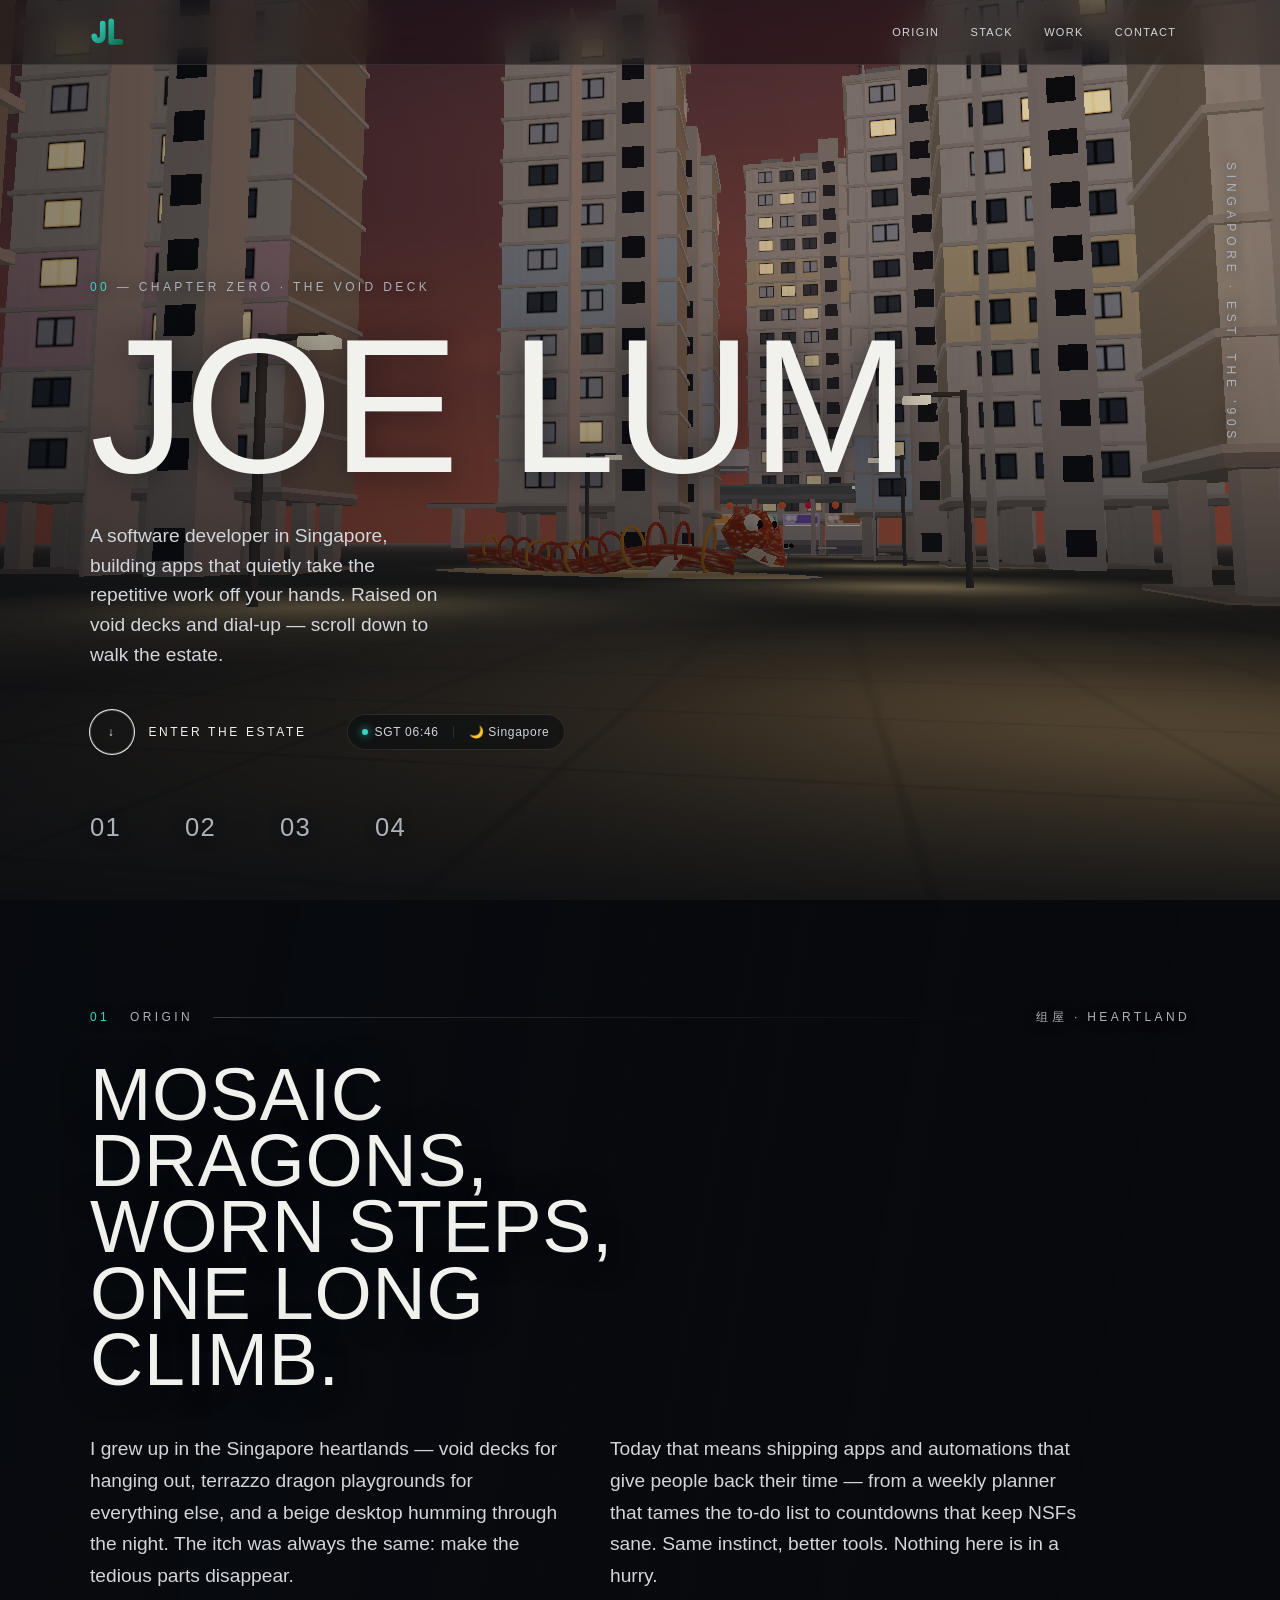
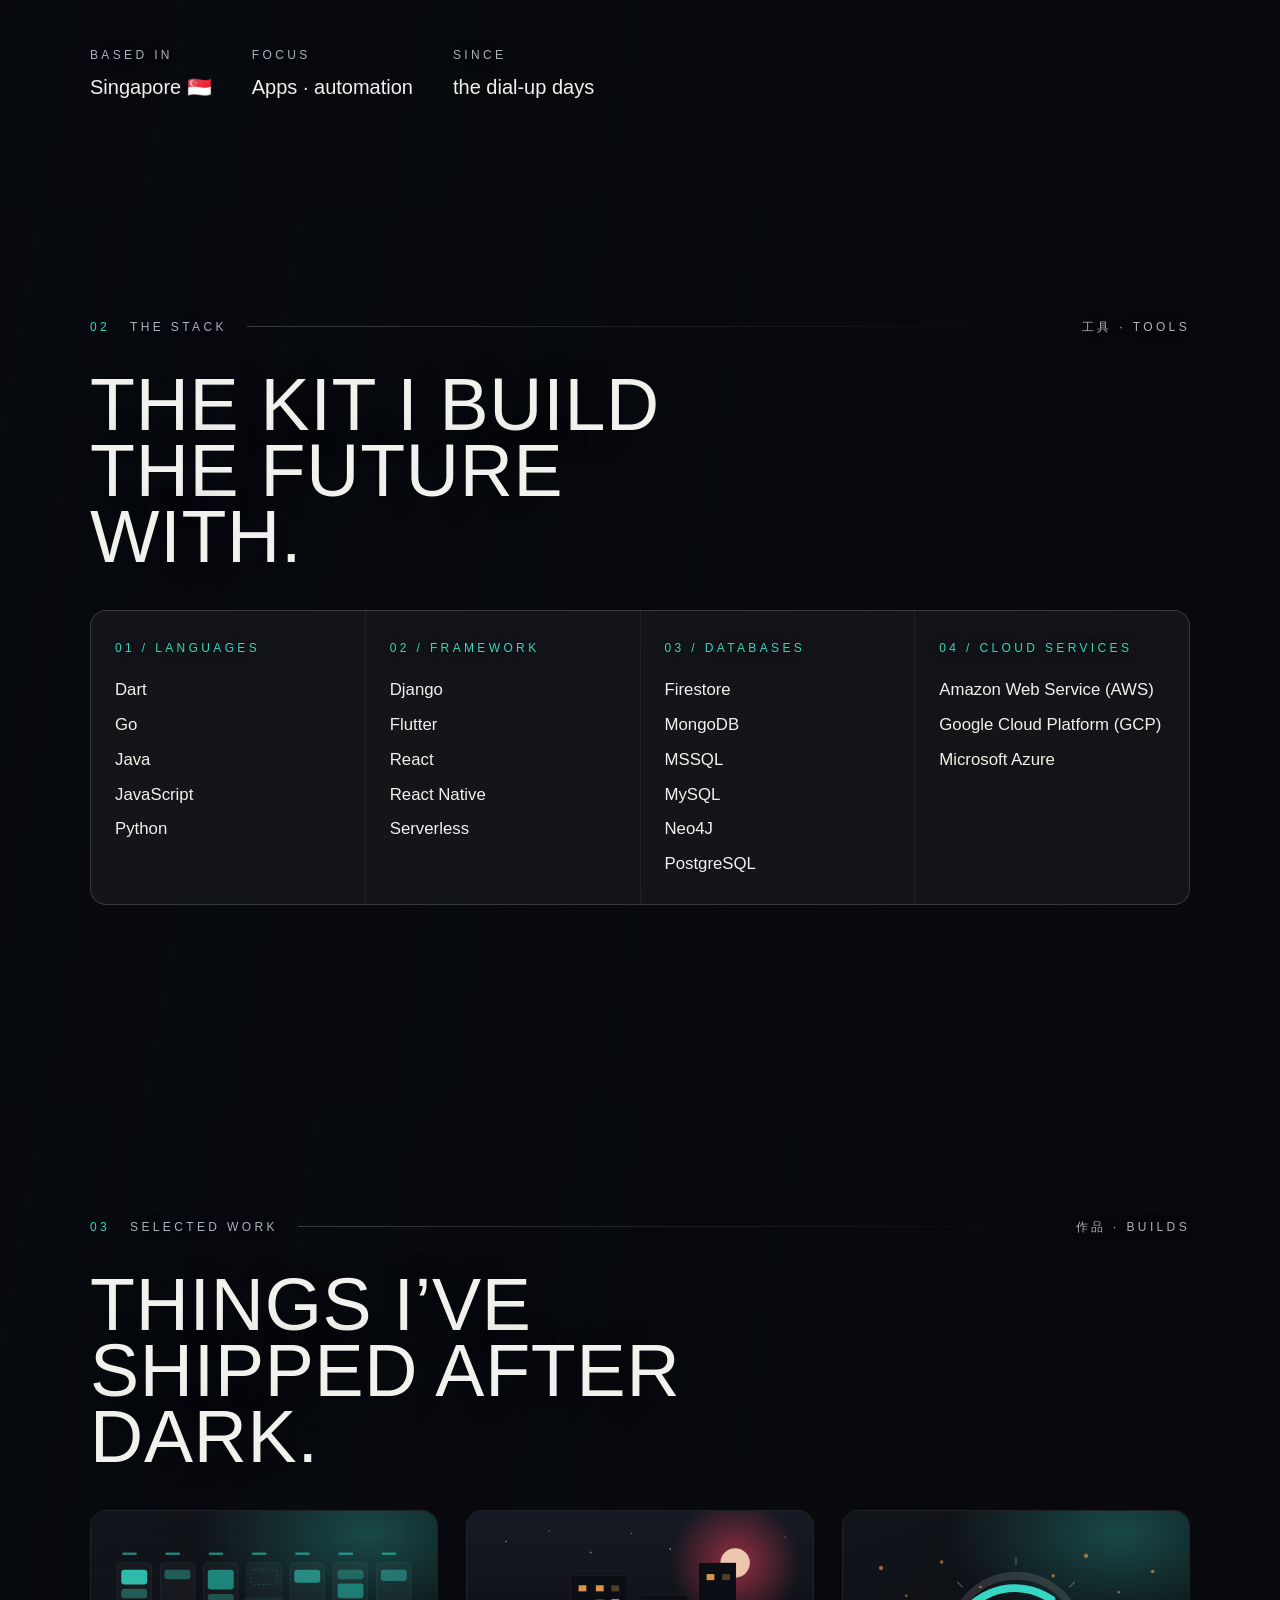
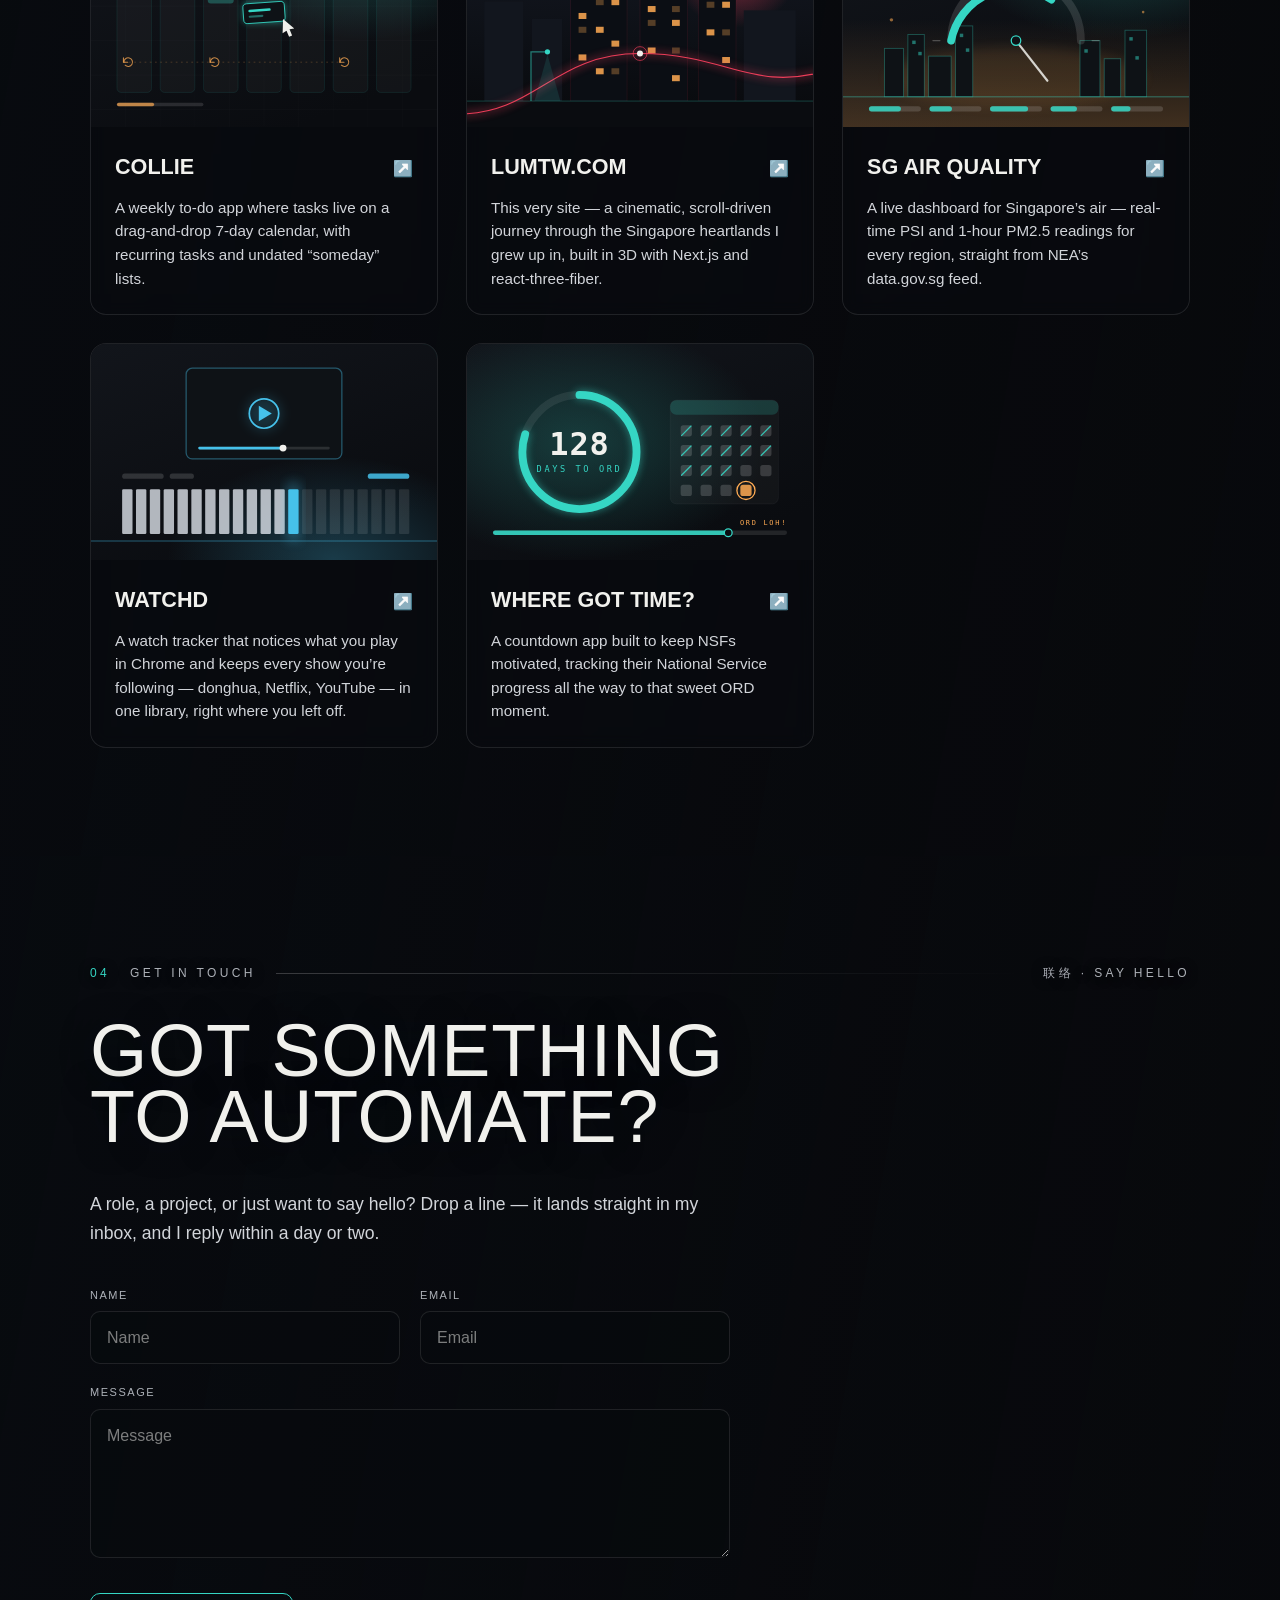
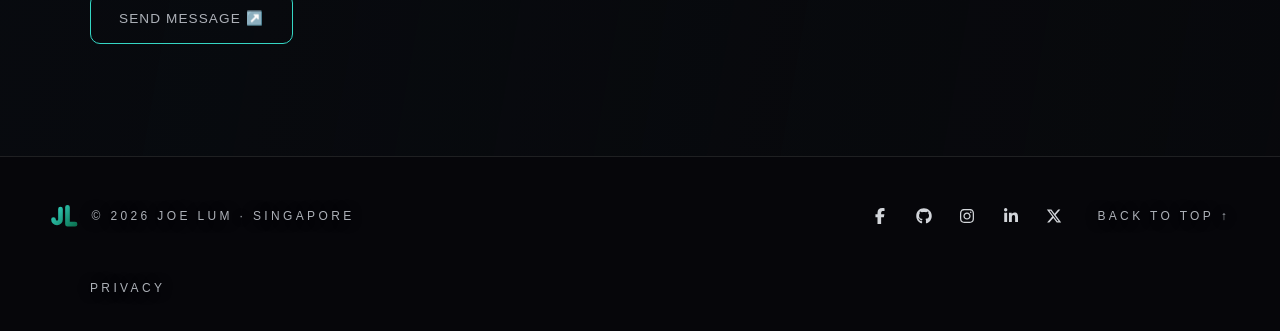
==== index.html @ 0c313ae6 "Automated update from source repo" ====
<!DOCTYPE html><html lang="en"><head><meta charSet="utf-8"/><meta name="viewport" content="width=device-width, initial-scale=1"/><link rel="preload" href="/_next/static/media/07a39a8a4660cc7c-s.p.0r6juujl39pe6.woff2" as="font" crossorigin="" type="font/woff2"/><link rel="preload" href="/_next/static/media/237858b39a32779d-s.p.2cyn07wtgehh0.woff2" as="font" crossorigin="" type="font/woff2"/><link rel="preload" href="/_next/static/media/605ce01b664af129-s.p.0wgildi0cnwt9.woff2" as="font" crossorigin="" type="font/woff2"/><link rel="preload" href="/_next/static/media/6e7755c9813efd51-s.p.0pan85mumqyf3.woff2" as="font" crossorigin="" type="font/woff2"/><link rel="stylesheet" href="/_next/static/chunks/1v-9eg9n2r5tg.css" data-precedence="next"/><link rel="preload" as="script" fetchPriority="low" href="/_next/static/chunks/1pcw6gskne7pf.js"/><script src="/_next/static/chunks/1wnov70f88xjy.js" async=""></script><script src="/_next/static/chunks/092r-mewpaf3q.js" async=""></script><script src="/_next/static/chunks/0c98xzjfks9hq.js" async=""></script><script src="/_next/static/chunks/turbopack-2u1d16houkiyo.js" async=""></script><script src="/_next/static/chunks/30nhyetzpeohx.js" async=""></script><script src="/_next/static/chunks/3g953f41wgiea.js" async=""></script><script src="/_next/static/chunks/31m-2cqp_01fg.js" async=""></script><script src="/_next/static/chunks/2tms1og7sox-8.js" async=""></script><script src="/_next/static/chunks/15rgu_l4-33qj.js" async=""></script><script src="/_next/static/chunks/1oen9jsfe7ngg.js" async=""></script><meta name="next-size-adjust" content=""/><title>Joe Lum — Software Developer</title><meta name="description" content="I’m a software developer living in Singapore who loves creating apps that make life easier by automating repetitive tasks and improving everyday experiences."/><meta name="application-name" content="Joe Lum"/><meta name="author" content="Joe Lum"/><meta name="keywords" content="Joe Lum,Software Developer,Singapore,Portfolio"/><meta name="creator" content="Joe Lum"/><link rel="canonical" href="https://lumtw.com/"/><meta property="og:title" content="Joe Lum — Software Developer"/><meta property="og:description" content="I’m a software developer living in Singapore who loves creating apps that make life easier by automating repetitive tasks and improving everyday experiences."/><meta property="og:url" content="https://lumtw.com/"/><meta property="og:site_name" content="Joe Lum"/><meta property="og:locale" content="en_SG"/><meta property="og:image" content="https://lumtw.com/og.jpg"/><meta property="og:image:width" content="1200"/><meta property="og:image:height" content="630"/><meta property="og:image:alt" content="A 3D Singapore HDB estate at golden hour"/><meta property="og:type" content="website"/><meta name="twitter:card" content="summary_large_image"/><meta name="twitter:creator" content="@lumtwj"/><meta name="twitter:title" content="Joe Lum — Software Developer"/><meta name="twitter:description" content="I’m a software developer living in Singapore who loves creating apps that make life easier by automating repetitive tasks and improving everyday experiences."/><meta name="twitter:image" content="https://lumtw.com/og.jpg"/><link rel="icon" href="/icon.svg?icon.1xjopr1339k_-.svg" sizes="any" type="image/svg+xml"/><script src="/_next/static/chunks/0cz1d0mv5g_q7.js" noModule=""></script></head><body class="T19VSG_variable _8Li5zG_variable -5dOoa_variable EgwAuW_variable"><div hidden=""><!--$--><!--/$--></div><script type="application/ld+json">{"@context":"https://schema.org","@graph":[{"@type":"Person","@id":"https://lumtw.com/#person","name":"Joe Lum","url":"https://lumtw.com/","jobTitle":"Software Developer","description":"I’m a software developer living in Singapore who loves creating apps that make life easier by automating repetitive tasks and improving everyday experiences.","address":{"@type":"PostalAddress","addressCountry":"SG"},"sameAs":["https://facebook.com/lumtwj","https://github.com/lumtwj","https://instagram.com/lumtwj","https://www.linkedin.com/in/joelum","https://x.com/lumtwj"]},{"@type":"WebSite","@id":"https://lumtw.com/#website","url":"https://lumtw.com/","name":"Joe Lum","inLanguage":"en-SG","publisher":{"@id":"https://lumtw.com/#person"}}]}</script><div data-nosnippet="true" aria-hidden="true" style="position:fixed;inset:0;z-index:9999;background:#06070a;display:flex;flex-direction:column;align-items:center;justify-content:center;gap:1.5rem;opacity:1"><svg width="72" height="72" viewBox="0 0 48 48" fill="none" aria-label="Joe Lum" role="img"><defs><linearGradient id="intro-grad" x1="6" y1="6" x2="44" y2="42" gradientUnits="userSpaceOnUse"><stop stop-color="#35d6c4"></stop><stop offset="1" stop-color="#0b7150"></stop></linearGradient></defs><g stroke="url(#intro-grad)" stroke-width="8" stroke-linecap="round" stroke-linejoin="round" fill="none"><path d="M18 12V30a6 6 0 0 1-12 0" pathLength="1" stroke-dashoffset="0" stroke-dasharray="0 1" style="opacity:0"></path><path d="M30 9V38H43" pathLength="1" stroke-dashoffset="0" stroke-dasharray="0 1" style="opacity:0"></path></g></svg><div style="width:min(340px, 70vw)"><div style="height:1px;background:rgba(255,255,255,0.14);position:relative;overflow:hidden"><div style="position:absolute;inset:0;transform-origin:left;background:var(--color-signal)"></div></div><div style="margin-top:0.9rem;display:flex;justify-content:space-between;font-family:var(--font-mono);font-size:11px;letter-spacing:0.2em;text-transform:uppercase;color:var(--fg-subtle)"><span>Warming the void-deck lights</span><span>0<!-- -->%</span></div></div><span style="font-family:var(--font-mono);font-size:10px;letter-spacing:0.3em;text-transform:uppercase;color:var(--fg-subtle);opacity:0.7">Singapore ·<!-- --> <!-- -->tonight</span></div><div aria-hidden="true" style="position:fixed;inset:0;z-index:-1;background:radial-gradient(50% 40% at 72% 20%, #ffbe7873 0%, transparent 55%),linear-gradient(180deg, #46567c 0%, #e6a45f 100%)"></div><header class="glass glass-nav" style="position:fixed;top:0;left:0;right:0;z-index:50;border-bottom:1px solid var(--glass-border)"><div class="shell" style="height:64px;display:flex;align-items:center;justify-content:space-between"><a aria-label="Home" href="/"><svg width="34" height="34" viewBox="0 0 48 48" fill="none" role="img" aria-label="Joe Lum"><defs><linearGradient id="logo-grad" x1="6" y1="6" x2="44" y2="42" gradientUnits="userSpaceOnUse"><stop stop-color="#35d6c4"></stop><stop offset="1" stop-color="#0b7150"></stop></linearGradient></defs><g stroke="url(#logo-grad)" stroke-width="8" stroke-linecap="round" stroke-linejoin="round" fill="none"><path d="M18 12V30a6 6 0 0 1-12 0"></path><path d="M30 9V38H43"></path></g></svg></a><nav style="display:flex;align-items:center;gap:0.25rem" class="nav-desktop"><button type="button" style="position:relative;padding:0.5rem 0.85rem;font-family:var(--font-mono);font-size:11px;letter-spacing:0.12em;text-transform:uppercase;color:var(--fg-muted);transition:color 0.18s ease">Origin</button><button type="button" style="position:relative;padding:0.5rem 0.85rem;font-family:var(--font-mono);font-size:11px;letter-spacing:0.12em;text-transform:uppercase;color:var(--fg-muted);transition:color 0.18s ease">Stack</button><button type="button" style="position:relative;padding:0.5rem 0.85rem;font-family:var(--font-mono);font-size:11px;letter-spacing:0.12em;text-transform:uppercase;color:var(--fg-muted);transition:color 0.18s ease">Work</button><button type="button" style="position:relative;padding:0.5rem 0.85rem;font-family:var(--font-mono);font-size:11px;letter-spacing:0.12em;text-transform:uppercase;color:var(--fg-muted);transition:color 0.18s ease">Contact</button></nav><button type="button" class="nav-mobile-toggle" aria-label="Open menu" aria-expanded="false" aria-controls="nav-mobile-menu" style="display:none;color:var(--fg);padding:8px"><svg stroke="currentColor" fill="none" stroke-width="2" viewBox="0 0 24 24" stroke-linecap="round" stroke-linejoin="round" height="20" width="20" xmlns="http://www.w3.org/2000/svg"><line x1="4" x2="20" y1="12" y2="12"></line><line x1="4" x2="20" y1="6" y2="6"></line><line x1="4" x2="20" y1="18" y2="18"></line></svg></button></div></header><main><section id="top" class="masthead-section" style="position:relative;min-height:100vh;display:flex;flex-direction:column;justify-content:flex-end;padding-bottom:clamp(2rem, 6vh, 4rem);scroll-margin-top:0"><span class="vertical-label" style="position:absolute;top:18%;right:clamp(1rem,4vw,2.5rem)">Singapore · est. the ’90s</span><div class="shell" style="width:100%"><p class="eyebrow" style="margin-bottom:1.5rem;opacity:0;transform:translateY(26px)"><span style="color:var(--color-signal)">00</span> — Chapter zero · the void deck</p><h1 class="display" style="font-size:clamp(3.4rem, 17vw, 12rem);letter-spacing:-0.01em;margin:0;opacity:0;transform:translateY(26px)">Joe Lum</h1><p style="margin-top:1.75rem;max-width:34ch;font-size:clamp(1rem, 1.5vw, 1.2rem);line-height:1.55;color:var(--fg-muted);opacity:0;transform:translateY(26px)">A software developer in Singapore, building apps that quietly take the repetitive work off your hands. Raised on void decks and dial-up — scroll down to walk the estate.</p><div style="margin-top:2.5rem;display:flex;flex-wrap:wrap;align-items:center;gap:1.5rem 2.5rem;opacity:0;transform:translateY(26px)"><button class="cta-round"><span class="ring" aria-hidden="true">↓</span>Enter the estate</button><div class="glass glass-pill" style="display:inline-flex;align-items:center;gap:0.9rem;padding:0.5rem 0.9rem;border-radius:999px;border:1px solid var(--border);font-family:var(--font-mono);font-size:12px;letter-spacing:0.06em;color:var(--fg-muted)"><span style="display:inline-flex;align-items:center;gap:0.4rem"><span style="width:6px;height:6px;border-radius:999px;background:var(--color-signal);box-shadow:0 0 8px var(--color-signal)"></span>SGT <!-- -->--:--</span><span style="width:1px;height:12px;background:var(--border)"></span><span>🌙<!-- --> <!-- -->Singapore</span></div></div><div style="margin-top:clamp(2rem, 6vh, 3.5rem);display:flex;gap:clamp(1.5rem, 6vw, 4rem);opacity:0;transform:translateY(26px)"><button class="eyebrow" style="font-size:clamp(1.1rem, 2.4vw, 1.6rem);font-family:var(--font-display);letter-spacing:0.05em;color:var(--fg-subtle)">01</button><button class="eyebrow" style="font-size:clamp(1.1rem, 2.4vw, 1.6rem);font-family:var(--font-display);letter-spacing:0.05em;color:var(--fg-subtle)">02</button><button class="eyebrow" style="font-size:clamp(1.1rem, 2.4vw, 1.6rem);font-family:var(--font-display);letter-spacing:0.05em;color:var(--fg-subtle)">03</button><button class="eyebrow" style="font-size:clamp(1.1rem, 2.4vw, 1.6rem);font-family:var(--font-display);letter-spacing:0.05em;color:var(--fg-subtle)">04</button></div></div></section><section id="origin" class="chapter-section" style="position:relative;scroll-margin-top:88px;min-height:100vh;padding:clamp(5rem, 12vh, 9rem) 0"><div class="shell"><div style="opacity:0;transform:translateY(22px)"><div style="display:flex;align-items:center;gap:1.25rem;margin-bottom:2.25rem"><span class="eyebrow" style="color:var(--color-signal)">01</span><span class="eyebrow">Origin</span><div class="hairline" style="flex:1"></div><span class="eyebrow">组屋 · heartland</span></div></div><div style="opacity:0;transform:translateY(22px)"><h2 class="display" style="font-size:clamp(2.4rem, 6vw, 4.6rem);max-width:16ch;margin-bottom:2.5rem">Mosaic dragons, worn steps, one long climb.</h2></div><div style="display:grid;gap:clamp(1.5rem, 4vw, 3rem);grid-template-columns:repeat(auto-fit, minmax(min(100%, 22rem), 1fr));max-width:62rem"><div style="opacity:0;transform:translateY(22px)"><p style="font-size:clamp(1.05rem,1.5vw,1.25rem);line-height:1.65;color:var(--fg-muted)">I grew up in the Singapore heartlands — void decks for hanging out, terrazzo dragon playgrounds for everything else, and a beige desktop humming through the night. The itch was always the same: make the tedious parts disappear.</p></div><div style="opacity:0;transform:translateY(22px)"><p style="font-size:clamp(1.05rem,1.5vw,1.25rem);line-height:1.65;color:var(--fg-muted)">Today that means shipping apps and automations that give people back their time — from a weekly planner that tames the to-do list to countdowns that keep NSFs sane. Same instinct, better tools. Nothing here is in a hurry.</p></div></div><div style="opacity:0;transform:translateY(22px)"><div style="margin-top:clamp(2.5rem, 6vh, 4rem);display:flex;flex-wrap:wrap;gap:2.5rem"><div><div class="eyebrow" style="margin-bottom:0.5rem">Based in</div><div style="font-family:var(--font-display);font-size:1.25rem">Singapore 🇸🇬</div></div><div><div class="eyebrow" style="margin-bottom:0.5rem">Focus</div><div style="font-family:var(--font-display);font-size:1.25rem">Apps · automation</div></div><div><div class="eyebrow" style="margin-bottom:0.5rem">Since</div><div style="font-family:var(--font-display);font-size:1.25rem">the dial-up days</div></div></div></div></div></section><section id="stack" class="chapter-section" style="position:relative;scroll-margin-top:88px;min-height:100vh;padding:clamp(5rem, 12vh, 9rem) 0"><div class="shell"><div style="opacity:0;transform:translateY(22px)"><div style="display:flex;align-items:center;gap:1.25rem;margin-bottom:2.25rem"><span class="eyebrow" style="color:var(--color-signal)">02</span><span class="eyebrow">The Stack</span><div class="hairline" style="flex:1"></div><span class="eyebrow">工具 · tools</span></div></div><div style="opacity:0;transform:translateY(22px)"><h2 class="display" style="font-size:clamp(2.4rem, 6vw, 4.6rem);max-width:16ch;margin-bottom:2.5rem">The kit I build the future with.</h2></div><div style="display:grid;gap:1px;grid-template-columns:repeat(auto-fit, minmax(min(100%, 16rem), 1fr));background:var(--border);border:1px solid var(--border);border-radius:var(--radius-card);overflow:hidden"><div style="opacity:0;transform:translateY(22px)"><div class="glass glass-panel" style="padding:1.75rem 1.5rem;height:100%"><div class="eyebrow" style="color:var(--color-signal);margin-bottom:1.25rem">01<!-- --> / <!-- -->Languages</div><ul style="list-style:none;display:grid;gap:0.6rem"><li style="font-family:var(--font-display);font-size:1.05rem;color:var(--fg)">Dart</li><li style="font-family:var(--font-display);font-size:1.05rem;color:var(--fg)">Go</li><li style="font-family:var(--font-display);font-size:1.05rem;color:var(--fg)">Java</li><li style="font-family:var(--font-display);font-size:1.05rem;color:var(--fg)">JavaScript</li><li style="font-family:var(--font-display);font-size:1.05rem;color:var(--fg)">Python</li></ul></div></div><div style="opacity:0;transform:translateY(22px)"><div class="glass glass-panel" style="padding:1.75rem 1.5rem;height:100%"><div class="eyebrow" style="color:var(--color-signal);margin-bottom:1.25rem">02<!-- --> / <!-- -->Framework</div><ul style="list-style:none;display:grid;gap:0.6rem"><li style="font-family:var(--font-display);font-size:1.05rem;color:var(--fg)">Django</li><li style="font-family:var(--font-display);font-size:1.05rem;color:var(--fg)">Flutter</li><li style="font-family:var(--font-display);font-size:1.05rem;color:var(--fg)">React</li><li style="font-family:var(--font-display);font-size:1.05rem;color:var(--fg)">React Native</li><li style="font-family:var(--font-display);font-size:1.05rem;color:var(--fg)">Serverless</li></ul></div></div><div style="opacity:0;transform:translateY(22px)"><div class="glass glass-panel" style="padding:1.75rem 1.5rem;height:100%"><div class="eyebrow" style="color:var(--color-signal);margin-bottom:1.25rem">03<!-- --> / <!-- -->Databases</div><ul style="list-style:none;display:grid;gap:0.6rem"><li style="font-family:var(--font-display);font-size:1.05rem;color:var(--fg)">Firestore</li><li style="font-family:var(--font-display);font-size:1.05rem;color:var(--fg)">MongoDB</li><li style="font-family:var(--font-display);font-size:1.05rem;color:var(--fg)">MSSQL</li><li style="font-family:var(--font-display);font-size:1.05rem;color:var(--fg)">MySQL</li><li style="font-family:var(--font-display);font-size:1.05rem;color:var(--fg)">Neo4J</li><li style="font-family:var(--font-display);font-size:1.05rem;color:var(--fg)">PostgreSQL</li></ul></div></div><div style="opacity:0;transform:translateY(22px)"><div class="glass glass-panel" style="padding:1.75rem 1.5rem;height:100%"><div class="eyebrow" style="color:var(--color-signal);margin-bottom:1.25rem">04<!-- --> / <!-- -->Cloud Services</div><ul style="list-style:none;display:grid;gap:0.6rem"><li style="font-family:var(--font-display);font-size:1.05rem;color:var(--fg)">Amazon Web Service (AWS)</li><li style="font-family:var(--font-display);font-size:1.05rem;color:var(--fg)">Google Cloud Platform (GCP)</li><li style="font-family:var(--font-display);font-size:1.05rem;color:var(--fg)">Microsoft Azure</li></ul></div></div></div></div></section><section id="work" class="chapter-section" style="position:relative;scroll-margin-top:88px;min-height:100vh;padding:clamp(5rem, 12vh, 9rem) 0"><div class="shell"><div style="opacity:0;transform:translateY(22px)"><div style="display:flex;align-items:center;gap:1.25rem;margin-bottom:2.25rem"><span class="eyebrow" style="color:var(--color-signal)">03</span><span class="eyebrow">Selected Work</span><div class="hairline" style="flex:1"></div><span class="eyebrow">作品 · builds</span></div></div><div style="opacity:0;transform:translateY(22px)"><h2 class="display" style="font-size:clamp(2.4rem, 6vw, 4.6rem);max-width:16ch;margin-bottom:2.5rem">Things I’ve shipped after dark.</h2></div><div style="display:grid;gap:clamp(1rem, 2.5vw, 1.75rem);grid-template-columns:repeat(auto-fit, minmax(min(100%, 20rem), 1fr))"><div style="opacity:0;transform:translateY(22px)"><a href="https://collie.lumtw.com" target="_blank" rel="noopener noreferrer" style="display:flex;flex-direction:column;height:100%;border-radius:var(--radius-card);border:1px solid var(--border);overflow:hidden" class="glass work-card"><div style="position:relative;aspect-ratio:16 / 10;background:radial-gradient(120% 90% at 80% 10%, color-mix(in oklab, var(--color-signal) 30%, transparent) 0%, transparent 55%),linear-gradient(160deg, #12151b 0%, #0a0c10 100%);display:grid;place-items:center"><img alt="" loading="lazy" decoding="async" data-nimg="fill" style="position:absolute;height:100%;width:100%;left:0;top:0;right:0;bottom:0;object-fit:cover;color:transparent" src="/projects/collie.svg"/><span class="display" style="position:relative;font-size:3.5rem;color:transparent;-webkit-text-stroke:1px var(--color-signal);opacity:0">01</span></div><div style="padding:1.5rem;display:flex;flex-direction:column;gap:0.75rem;flex:1"><div style="display:flex;align-items:baseline;justify-content:space-between;gap:1rem"><h3 style="font-family:var(--font-display);font-size:1.35rem;font-weight:600">COLLIE</h3><span aria-hidden="true" style="color:var(--color-signal);font-family:var(--font-mono)">↗</span></div><p style="color:var(--fg-muted);font-size:0.95rem;line-height:1.55">A weekly to-do app where tasks live on a drag-and-drop 7-day calendar, with recurring tasks and undated “someday” lists.</p></div></a></div><div style="opacity:0;transform:translateY(22px)"><a style="display:flex;flex-direction:column;height:100%;border-radius:var(--radius-card);border:1px solid var(--border);overflow:hidden" class="glass work-card" href="/projects/lumtwcom/"><div style="position:relative;aspect-ratio:16 / 10;background:radial-gradient(120% 90% at 80% 10%, color-mix(in oklab, var(--color-amber) 30%, transparent) 0%, transparent 55%),linear-gradient(160deg, #12151b 0%, #0a0c10 100%);display:grid;place-items:center"><img alt="" loading="lazy" decoding="async" data-nimg="fill" style="position:absolute;height:100%;width:100%;left:0;top:0;right:0;bottom:0;object-fit:cover;color:transparent" src="/projects/lumtwcom.svg"/><span class="display" style="position:relative;font-size:3.5rem;color:transparent;-webkit-text-stroke:1px var(--color-amber);opacity:0">02</span></div><div style="padding:1.5rem;display:flex;flex-direction:column;gap:0.75rem;flex:1"><div style="display:flex;align-items:baseline;justify-content:space-between;gap:1rem"><h3 style="font-family:var(--font-display);font-size:1.35rem;font-weight:600">LUMTW.COM</h3><span aria-hidden="true" style="color:var(--color-amber);font-family:var(--font-mono)">↗</span></div><p style="color:var(--fg-muted);font-size:0.95rem;line-height:1.55">This very site — a cinematic, scroll-driven journey through the Singapore heartlands I grew up in, built in 3D with Next.js and react-three-fiber.</p></div></a></div><div style="opacity:0;transform:translateY(22px)"><a href="https://sgair.lumtw.com" target="_blank" rel="noopener noreferrer" style="display:flex;flex-direction:column;height:100%;border-radius:var(--radius-card);border:1px solid var(--border);overflow:hidden" class="glass work-card"><div style="position:relative;aspect-ratio:16 / 10;background:radial-gradient(120% 90% at 80% 10%, color-mix(in oklab, var(--color-neon) 30%, transparent) 0%, transparent 55%),linear-gradient(160deg, #12151b 0%, #0a0c10 100%);display:grid;place-items:center"><img alt="" loading="lazy" decoding="async" data-nimg="fill" style="position:absolute;height:100%;width:100%;left:0;top:0;right:0;bottom:0;object-fit:cover;color:transparent" src="/projects/sgair.svg"/><span class="display" style="position:relative;font-size:3.5rem;color:transparent;-webkit-text-stroke:1px var(--color-neon);opacity:0">03</span></div><div style="padding:1.5rem;display:flex;flex-direction:column;gap:0.75rem;flex:1"><div style="display:flex;align-items:baseline;justify-content:space-between;gap:1rem"><h3 style="font-family:var(--font-display);font-size:1.35rem;font-weight:600">SG AIR QUALITY</h3><span aria-hidden="true" style="color:var(--color-neon);font-family:var(--font-mono)">↗</span></div><p style="color:var(--fg-muted);font-size:0.95rem;line-height:1.55">A live dashboard for Singapore’s air — real-time PSI and 1-hour PM2.5 readings for every region, straight from NEA’s data.gov.sg feed.</p></div></a></div><div style="opacity:0;transform:translateY(22px)"><a href="https://watchd.lumtw.com" target="_blank" rel="noopener noreferrer" style="display:flex;flex-direction:column;height:100%;border-radius:var(--radius-card);border:1px solid var(--border);overflow:hidden" class="glass work-card"><div style="position:relative;aspect-ratio:16 / 10;background:radial-gradient(120% 90% at 80% 10%, color-mix(in oklab, var(--color-signal) 30%, transparent) 0%, transparent 55%),linear-gradient(160deg, #12151b 0%, #0a0c10 100%);display:grid;place-items:center"><img alt="" loading="lazy" decoding="async" data-nimg="fill" style="position:absolute;height:100%;width:100%;left:0;top:0;right:0;bottom:0;object-fit:cover;color:transparent" src="/projects/watchd.svg"/><span class="display" style="position:relative;font-size:3.5rem;color:transparent;-webkit-text-stroke:1px var(--color-signal);opacity:0">04</span></div><div style="padding:1.5rem;display:flex;flex-direction:column;gap:0.75rem;flex:1"><div style="display:flex;align-items:baseline;justify-content:space-between;gap:1rem"><h3 style="font-family:var(--font-display);font-size:1.35rem;font-weight:600">WATCHD</h3><span aria-hidden="true" style="color:var(--color-signal);font-family:var(--font-mono)">↗</span></div><p style="color:var(--fg-muted);font-size:0.95rem;line-height:1.55">A watch tracker that notices what you play in Chrome and keeps every show you’re following — donghua, Netflix, YouTube — in one library, right where you left off.</p></div></a></div><div style="opacity:0;transform:translateY(22px)"><a href="https://play.google.com/store/apps/details?id=com.mOcentury.wgt" target="_blank" rel="noopener noreferrer" style="display:flex;flex-direction:column;height:100%;border-radius:var(--radius-card);border:1px solid var(--border);overflow:hidden" class="glass work-card"><div style="position:relative;aspect-ratio:16 / 10;background:radial-gradient(120% 90% at 80% 10%, color-mix(in oklab, var(--color-signal) 30%, transparent) 0%, transparent 55%),linear-gradient(160deg, #12151b 0%, #0a0c10 100%);display:grid;place-items:center"><img alt="" loading="lazy" decoding="async" data-nimg="fill" style="position:absolute;height:100%;width:100%;left:0;top:0;right:0;bottom:0;object-fit:cover;color:transparent" src="/projects/where-got-time.svg"/><span class="display" style="position:relative;font-size:3.5rem;color:transparent;-webkit-text-stroke:1px var(--color-signal);opacity:0">05</span></div><div style="padding:1.5rem;display:flex;flex-direction:column;gap:0.75rem;flex:1"><div style="display:flex;align-items:baseline;justify-content:space-between;gap:1rem"><h3 style="font-family:var(--font-display);font-size:1.35rem;font-weight:600">WHERE GOT TIME?</h3><span aria-hidden="true" style="color:var(--color-signal);font-family:var(--font-mono)">↗</span></div><p style="color:var(--fg-muted);font-size:0.95rem;line-height:1.55">A countdown app built to keep NSFs motivated, tracking their National Service progress all the way to that sweet ORD moment.</p></div></a></div></div></div></section><section id="contact" class="chapter-section" style="position:relative;scroll-margin-top:88px;min-height:100vh;padding:clamp(5rem, 12vh, 9rem) 0"><div class="shell"><div style="opacity:0;transform:translateY(22px)"><div style="display:flex;align-items:center;gap:1.25rem;margin-bottom:2.25rem"><span class="eyebrow" style="color:var(--color-signal)">04</span><span class="eyebrow">Get in touch</span><div class="hairline" style="flex:1"></div><span class="eyebrow">联络 · say hello</span></div></div><div style="opacity:0;transform:translateY(22px)"><h2 class="display" style="font-size:clamp(2.4rem, 6vw, 4.6rem);max-width:16ch;margin-bottom:2.5rem">Got something to automate?</h2></div><div style="max-width:40rem"><div style="opacity:0;transform:translateY(22px)"><p style="color:var(--fg-muted);font-size:1.1rem;line-height:1.6;margin-bottom:2.5rem">A role, a project, or just want to say hello? Drop a line — it lands straight in my inbox, and I reply within a day or two.</p></div><div style="opacity:0;transform:translateY(22px)"><form noValidate=""><div style="display:grid;gap:1.25rem;grid-template-columns:repeat(auto-fit, minmax(min(100%, 12rem), 1fr))"><div><label style="display:block;font-family:var(--font-mono);font-size:11px;letter-spacing:0.14em;text-transform:uppercase;color:var(--fg-subtle);margin-bottom:0.5rem" for="c-name">Name</label><input id="c-name" style="width:100%;background:rgba(8,10,14,0.6);border:1px solid var(--border);border-radius:var(--radius-control);padding:0.85rem 1rem;color:var(--fg);font-family:var(--font-body);font-size:1rem;outline:none" placeholder="Name" value=""/></div><div><label style="display:block;font-family:var(--font-mono);font-size:11px;letter-spacing:0.14em;text-transform:uppercase;color:var(--fg-subtle);margin-bottom:0.5rem" for="c-email">Email</label><input id="c-email" type="email" placeholder="Email" style="width:100%;background:rgba(8,10,14,0.6);border:1px solid var(--border);border-radius:var(--radius-control);padding:0.85rem 1rem;color:var(--fg);font-family:var(--font-body);font-size:1rem;outline:none;border-color:var(--border)" value=""/></div></div><input tabindex="-1" autoComplete="off" aria-hidden="true" style="position:absolute;left:-9999px;width:1px;height:1px;opacity:0;pointer-events:none" value=""/><div style="margin-top:1.25rem"><label style="display:block;font-family:var(--font-mono);font-size:11px;letter-spacing:0.14em;text-transform:uppercase;color:var(--fg-subtle);margin-bottom:0.5rem" for="c-msg">Message</label><textarea id="c-msg" rows="5" placeholder="Message" style="width:100%;background:rgba(8,10,14,0.6);border:1px solid var(--border);border-radius:var(--radius-control);padding:0.85rem 1rem;color:var(--fg);font-family:var(--font-body);font-size:1rem;outline:none;resize:vertical"></textarea></div><div style="margin-top:1.75rem;display:flex;align-items:center;gap:1.5rem;flex-wrap:wrap"><button type="submit" disabled="" style="font-family:var(--font-mono);font-size:0.85rem;letter-spacing:0.08em;text-transform:uppercase;padding:0.9rem 1.75rem;border-radius:var(--radius-control);border:1px solid var(--color-signal);background:transparent;color:var(--fg-subtle);cursor:not-allowed;opacity:1;transition:all 0.2s ease">Send message ↗</button></div></form></div></div></div></section><!--$--><!--/$--></main><footer class="glass glass-footer" style="position:relative;border-top:1px solid var(--border)"><div class="shell" style="padding:2.5rem 0;display:flex;flex-wrap:wrap;align-items:center;justify-content:space-between;gap:1.5rem"><div style="display:flex;align-items:center;gap:0.85rem"><svg width="28" height="28" viewBox="0 0 48 48" fill="none" role="img" aria-label="Joe Lum"><defs><linearGradient id="logo-grad" x1="6" y1="6" x2="44" y2="42" gradientUnits="userSpaceOnUse"><stop stop-color="#35d6c4"></stop><stop offset="1" stop-color="#0b7150"></stop></linearGradient></defs><g stroke="url(#logo-grad)" stroke-width="8" stroke-linecap="round" stroke-linejoin="round" fill="none"><path d="M18 12V30a6 6 0 0 1-12 0"></path><path d="M30 9V38H43"></path></g></svg><span class="eyebrow">© <!-- -->2026<!-- --> Joe Lum · Singapore</span></div><div style="display:flex;align-items:center;gap:1.5rem"><div style="display:flex;gap:0.35rem"><a href="https://facebook.com/lumtwj" target="_blank" rel="noopener noreferrer" aria-label="Facebook" class="social-btn" style="display:grid;place-items:center;width:38px;height:38px;border-radius:999px;color:var(--fg-muted);transition:color 0.18s ease, background 0.18s ease"><svg stroke="currentColor" fill="currentColor" stroke-width="0" viewBox="0 0 320 512" height="1em" width="1em" xmlns="http://www.w3.org/2000/svg"><path d="M80 299.3V512H196V299.3h86.5l18-97.8H196V166.9c0-51.7 20.3-71.5 72.7-71.5c16.3 0 29.4 .4 37 1.2V7.9C291.4 4 256.4 0 236.2 0C129.3 0 80 50.5 80 159.4v42.1H14v97.8H80z"></path></svg></a><a href="https://github.com/lumtwj" target="_blank" rel="noopener noreferrer" aria-label="GitHub" class="social-btn" style="display:grid;place-items:center;width:38px;height:38px;border-radius:999px;color:var(--fg-muted);transition:color 0.18s ease, background 0.18s ease"><svg stroke="currentColor" fill="currentColor" stroke-width="0" viewBox="0 0 496 512" height="1em" width="1em" xmlns="http://www.w3.org/2000/svg"><path d="M165.9 397.4c0 2-2.3 3.6-5.2 3.6-3.3.3-5.6-1.3-5.6-3.6 0-2 2.3-3.6 5.2-3.6 3-.3 5.6 1.3 5.6 3.6zm-31.1-4.5c-.7 2 1.3 4.3 4.3 4.9 2.6 1 5.6 0 6.2-2s-1.3-4.3-4.3-5.2c-2.6-.7-5.5.3-6.2 2.3zm44.2-1.7c-2.9.7-4.9 2.6-4.6 4.9.3 2 2.9 3.3 5.9 2.6 2.9-.7 4.9-2.6 4.6-4.6-.3-1.9-3-3.2-5.9-2.9zM244.8 8C106.1 8 0 113.3 0 252c0 110.9 69.8 205.8 169.5 239.2 12.8 2.3 17.3-5.6 17.3-12.1 0-6.2-.3-40.4-.3-61.4 0 0-70 15-84.7-29.8 0 0-11.4-29.1-27.8-36.6 0 0-22.9-15.7 1.6-15.4 0 0 24.9 2 38.6 25.8 21.9 38.6 58.6 27.5 72.9 20.9 2.3-16 8.8-27.1 16-33.7-55.9-6.2-112.3-14.3-112.3-110.5 0-27.5 7.6-41.3 23.6-58.9-2.6-6.5-11.1-33.3 2.6-67.9 20.9-6.5 69 27 69 27 20-5.6 41.5-8.5 62.8-8.5s42.8 2.9 62.8 8.5c0 0 48.1-33.6 69-27 13.7 34.7 5.2 61.4 2.6 67.9 16 17.7 25.8 31.5 25.8 58.9 0 96.5-58.9 104.2-114.8 110.5 9.2 7.9 17 22.9 17 46.4 0 33.7-.3 75.4-.3 83.6 0 6.5 4.6 14.4 17.3 12.1C428.2 457.8 496 362.9 496 252 496 113.3 383.5 8 244.8 8zM97.2 352.9c-1.3 1-1 3.3.7 5.2 1.6 1.6 3.9 2.3 5.2 1 1.3-1 1-3.3-.7-5.2-1.6-1.6-3.9-2.3-5.2-1zm-10.8-8.1c-.7 1.3.3 2.9 2.3 3.9 1.6 1 3.6.7 4.3-.7.7-1.3-.3-2.9-2.3-3.9-2-.6-3.6-.3-4.3.7zm32.4 35.6c-1.6 1.3-1 4.3 1.3 6.2 2.3 2.3 5.2 2.6 6.5 1 1.3-1.3.7-4.3-1.3-6.2-2.2-2.3-5.2-2.6-6.5-1zm-11.4-14.7c-1.6 1-1.6 3.6 0 5.9 1.6 2.3 4.3 3.3 5.6 2.3 1.6-1.3 1.6-3.9 0-6.2-1.4-2.3-4-3.3-5.6-2z"></path></svg></a><a href="https://instagram.com/lumtwj" target="_blank" rel="noopener noreferrer" aria-label="Instagram" class="social-btn" style="display:grid;place-items:center;width:38px;height:38px;border-radius:999px;color:var(--fg-muted);transition:color 0.18s ease, background 0.18s ease"><svg stroke="currentColor" fill="currentColor" stroke-width="0" viewBox="0 0 448 512" height="1em" width="1em" xmlns="http://www.w3.org/2000/svg"><path d="M224.1 141c-63.6 0-114.9 51.3-114.9 114.9s51.3 114.9 114.9 114.9S339 319.5 339 255.9 287.7 141 224.1 141zm0 189.6c-41.1 0-74.7-33.5-74.7-74.7s33.5-74.7 74.7-74.7 74.7 33.5 74.7 74.7-33.6 74.7-74.7 74.7zm146.4-194.3c0 14.9-12 26.8-26.8 26.8-14.9 0-26.8-12-26.8-26.8s12-26.8 26.8-26.8 26.8 12 26.8 26.8zm76.1 27.2c-1.7-35.9-9.9-67.7-36.2-93.9-26.2-26.2-58-34.4-93.9-36.2-37-2.1-147.9-2.1-184.9 0-35.8 1.7-67.6 9.9-93.9 36.1s-34.4 58-36.2 93.9c-2.1 37-2.1 147.9 0 184.9 1.7 35.9 9.9 67.7 36.2 93.9s58 34.4 93.9 36.2c37 2.1 147.9 2.1 184.9 0 35.9-1.7 67.7-9.9 93.9-36.2 26.2-26.2 34.4-58 36.2-93.9 2.1-37 2.1-147.8 0-184.8zM398.8 388c-7.8 19.6-22.9 34.7-42.6 42.6-29.5 11.7-99.5 9-132.1 9s-102.7 2.6-132.1-9c-19.6-7.8-34.7-22.9-42.6-42.6-11.7-29.5-9-99.5-9-132.1s-2.6-102.7 9-132.1c7.8-19.6 22.9-34.7 42.6-42.6 29.5-11.7 99.5-9 132.1-9s102.7-2.6 132.1 9c19.6 7.8 34.7 22.9 42.6 42.6 11.7 29.5 9 99.5 9 132.1s2.7 102.7-9 132.1z"></path></svg></a><a href="https://www.linkedin.com/in/joelum" target="_blank" rel="noopener noreferrer" aria-label="LinkedIn" class="social-btn" style="display:grid;place-items:center;width:38px;height:38px;border-radius:999px;color:var(--fg-muted);transition:color 0.18s ease, background 0.18s ease"><svg stroke="currentColor" fill="currentColor" stroke-width="0" viewBox="0 0 448 512" height="1em" width="1em" xmlns="http://www.w3.org/2000/svg"><path d="M100.28 448H7.4V148.9h92.88zM53.79 108.1C24.09 108.1 0 83.5 0 53.8a53.79 53.79 0 0 1 107.58 0c0 29.7-24.1 54.3-53.79 54.3zM447.9 448h-92.68V302.4c0-34.7-.7-79.2-48.29-79.2-48.29 0-55.69 37.7-55.69 76.7V448h-92.78V148.9h89.08v40.8h1.3c12.4-23.5 42.69-48.3 87.88-48.3 94 0 111.28 61.9 111.28 142.3V448z"></path></svg></a><a href="https://x.com/lumtwj" target="_blank" rel="noopener noreferrer" aria-label="X" class="social-btn" style="display:grid;place-items:center;width:38px;height:38px;border-radius:999px;color:var(--fg-muted);transition:color 0.18s ease, background 0.18s ease"><svg stroke="currentColor" fill="currentColor" stroke-width="0" viewBox="0 0 512 512" height="1em" width="1em" xmlns="http://www.w3.org/2000/svg"><path d="M389.2 48h70.6L305.6 224.2 487 464H345L233.7 318.6 106.5 464H35.8L200.7 275.5 26.8 48H172.4L272.9 180.9 389.2 48zM364.4 421.8h39.1L151.1 88h-42L364.4 421.8z"></path></svg></a></div><button class="eyebrow" style="display:inline-flex;align-items:center;gap:0.5rem">Back to top ↑</button></div></div><div class="shell" style="padding-bottom:2rem"><a class="eyebrow" style="color:var(--fg-subtle)" href="/privacy/">Privacy</a></div></footer><script id="_R_">(globalThis["TURBOPACK"] || (globalThis["TURBOPACK"] = [])).push({"otherChunks":["static/chunks/1pcw6gskne7pf.js","static/chunks/1wnov70f88xjy.js","static/chunks/092r-mewpaf3q.js","static/chunks/0c98xzjfks9hq.js"],"runtimeModuleIds":[94553]});</script><script src="/_next/static/chunks/1pcw6gskne7pf.js" async=""></script><script>(self.__next_f=self.__next_f||[]).push([0])</script><script>self.__next_f.push([1,"1:\"$Sreact.fragment\"\n2:\"/_next/static/chunks/30nhyetzpeohx.js\"\n3:\"/_next/static/chunks/3g953f41wgiea.js\"\n4:\"/_next/static/chunks/31m-2cqp_01fg.js\"\n5:\"/_next/static/chunks/2tms1og7sox-8.js\"\n6:\"/_next/static/chunks/15rgu_l4-33qj.js\"\n7:I[92428,[\"$2\",\"$3\",\"$4\",\"$5\",\"$6\"],\"default\"]\n8:I[52157,[\"$2\",\"$3\",\"$4\",\"$5\",\"$6\"],\"PreloadChunks\"]\n9:I[88727,[\"$2\",\"$3\",\"$4\",\"$5\",\"$6\"],\"default\"]\na:I[84352,[\"$2\",\"$3\",\"$4\",\"$5\",\"$6\"],\"default\"]\nb:I[51572,[\"$2\",\"$3\",\"$4\",\"$5\",\"$6\"],\"default\"]\nc:I[39756,[\"$2\",\"$3\",\"$4\",\"$5\",\"$6\"],\"default\"]\nd:I[37457,[\"$2\",\"$3\",\"$4\",\"$5\",\"$6\"],\"default\"]\ne:I[22016,[\"$2\",\"$3\",\"$4\",\"$5\",\"$6\"],\"\"]\nf:I[17656,[\"$2\",\"$3\",\"$4\",\"$5\",\"$6\"],\"default\"]\n11:\"/_next/static/chunks/1oen9jsfe7ngg.js\"\n12:I[49028,[\"$2\",\"$3\",\"$4\",\"$5\",\"$6\",\"$11\"],\"default\"]\n13:I[32517,[\"$2\",\"$3\",\"$4\",\"$5\",\"$6\",\"$11\"],\"default\"]\n14:I[12171,[\"$2\",\"$3\",\"$4\",\"$5\",\"$6\",\"$11\"],\"default\"]\n15:I[55134,[\"$2\",\"$3\",\"$4\",\"$5\",\"$6\",\"$11\"],\"default\"]\n19:\"ViewportBoundary\"\n1a:I[97367,[\"$2\",\"$3\",\"$4\",\"$5\",\"$6\"],\"$19\"]\n1c:\"MetadataBoundary\"\n1d:I[97367,[\"$2\",\"$3\",\"$4\",\"$5\",\"$6\"],\"$1c\"]\n1e:\"$Sreact.suspense\"\n20:I[68027,[\"$2\",\"$3\",\"$4\",\"$5\",\"$6\"],\"default\",1]\n:HL[\"/_next/static/chunks/1v-9eg9n2r5tg.css\",\"style\"]\n:HL[\"/_next/static/media/07a39a8a4660cc7c-s.p.0r6juujl39pe6.woff2\",\"font\",{\"crossOrigin\":\"\",\"type\":\"font/woff2\"}]\n:HL[\"/_next/static/media/237858b39a32779d-s.p.2cyn07wtgehh0.woff2\",\"font\",{\"crossOrigin\":\"\",\"type\":\"font/woff2\"}]\n:HL[\"/_next/static/media/605ce01b664af129-s.p.0wgildi0cnwt9.woff2\",\"font\",{\"crossOrigin\":\"\",\"type\":\"font/woff2\"}]\n:HL[\"/_next/static/media/6e7755c9813efd51-s.p.0pan85mumqyf3.woff2\",\"font\",{\"crossOrigin\":\"\",\"type\":\"font/woff2\"}]\n"])</script><script>self.__next_f.push([1,"10:[[\"children\",{\"s\":\"__PAGE__\",\"h\":512,\"d\":{\"r\":[\"$\",\"$1\",\"c\",{\"children\":[[[\"$\",\"$L12\",null,{}],[\"$\",\"$L13\",null,{}],[\"$\",\"$L14\",null,{\"data\":[{\"title\":\"Languages\",\"items\":[\"Dart\",\"Go\",\"Java\",\"JavaScript\",\"Python\"]},{\"title\":\"Framework\",\"items\":[\"Django\",\"Flutter\",\"React\",\"React Native\",\"Serverless\"]},{\"title\":\"Databases\",\"items\":[\"Firestore\",\"MongoDB\",\"MSSQL\",\"MySQL\",\"Neo4J\",\"PostgreSQL\"]},{\"title\":\"Cloud Services\",\"items\":[\"Amazon Web Service (AWS)\",\"Google Cloud Platform (GCP)\",\"Microsoft Azure\"]}]}],[\"$\",\"$L15\",null,{\"data\":[{\"title\":\"COLLIE\",\"description\":\"A weekly to-do app where tasks live on a drag-and-drop 7-day calendar, with recurring tasks and undated “someday” lists.\",\"url\":\"https://collie.lumtw.com\",\"image\":\"/projects/collie.svg\"},{\"title\":\"LUMTW.COM\",\"seoTitle\":\"This site — 3D Singapore heartlands\",\"description\":\"This very site — a cinematic, scroll-driven journey through the Singapore heartlands I grew up in, built in 3D with Next.js and react-three-fiber.\",\"url\":\"/projects/lumtwcom\",\"image\":\"/projects/lumtwcom.svg\"},{\"title\":\"SG AIR QUALITY\",\"description\":\"A live dashboard for Singapore’s air — real-time PSI and 1-hour PM2.5 readings for every region, straight from NEA’s data.gov.sg feed.\",\"url\":\"https://sgair.lumtw.com\",\"image\":\"/projects/sgair.svg\"},{\"title\":\"WATCHD\",\"description\":\"A watch tracker that notices what you play in Chrome and keeps every show you’re following — donghua, Netflix, YouTube — in one library, right where you left off.\",\"url\":\"https://watchd.lumtw.com\",\"image\":\"/projects/watchd.svg\"},{\"title\":\"WHERE GOT TIME?\",\"description\":\"A countdown app built to keep NSFs motivated, tracking their National Service progress all the way to that sweet ORD moment.\",\"url\":\"https://play.google.com/store/apps/details?id=com.mOcentury.wgt\",\"image\":\"/projects/where-got-time.svg\"}]}],\"$L16\"],[\"$L17\"],\"$L18\"]}],\"p\":false,\"v\":null}}]]\n"])</script><script>self.__next_f.push([1,"0:{\"P\":null,\"c\":[\"\",\"\"],\"q\":\"\",\"i\":false,\"t\":{\"t\":{\"s\":\"\",\"h\":528,\"d\":{\"r\":[\"$\",\"$1\",\"c\",{\"children\":[[[\"$\",\"link\",\"0\",{\"rel\":\"stylesheet\",\"href\":\"/_next/static/chunks/1v-9eg9n2r5tg.css\",\"precedence\":\"next\",\"crossOrigin\":\"$undefined\",\"nonce\":\"$undefined\"}],[\"$\",\"script\",\"script-0\",{\"src\":\"/_next/static/chunks/30nhyetzpeohx.js\",\"async\":true,\"nonce\":\"$undefined\"}],[\"$\",\"script\",\"script-1\",{\"src\":\"/_next/static/chunks/3g953f41wgiea.js\",\"async\":true,\"nonce\":\"$undefined\"}],[\"$\",\"script\",\"script-2\",{\"src\":\"/_next/static/chunks/31m-2cqp_01fg.js\",\"async\":true,\"nonce\":\"$undefined\"}],[\"$\",\"script\",\"script-3\",{\"src\":\"/_next/static/chunks/2tms1og7sox-8.js\",\"async\":true,\"nonce\":\"$undefined\"}],[\"$\",\"script\",\"script-4\",{\"src\":\"/_next/static/chunks/15rgu_l4-33qj.js\",\"async\":true,\"nonce\":\"$undefined\"}]],[\"$\",\"html\",null,{\"lang\":\"en\",\"suppressHydrationWarning\":true,\"children\":[\"$\",\"body\",null,{\"className\":\"T19VSG_variable _8Li5zG_variable -5dOoa_variable EgwAuW_variable\",\"children\":[[\"$\",\"script\",null,{\"type\":\"application/ld+json\",\"dangerouslySetInnerHTML\":{\"__html\":\"{\\\"@context\\\":\\\"https://schema.org\\\",\\\"@graph\\\":[{\\\"@type\\\":\\\"Person\\\",\\\"@id\\\":\\\"https://lumtw.com/#person\\\",\\\"name\\\":\\\"Joe Lum\\\",\\\"url\\\":\\\"https://lumtw.com/\\\",\\\"jobTitle\\\":\\\"Software Developer\\\",\\\"description\\\":\\\"I’m a software developer living in Singapore who loves creating apps that make life easier by automating repetitive tasks and improving everyday experiences.\\\",\\\"address\\\":{\\\"@type\\\":\\\"PostalAddress\\\",\\\"addressCountry\\\":\\\"SG\\\"},\\\"sameAs\\\":[\\\"https://facebook.com/lumtwj\\\",\\\"https://github.com/lumtwj\\\",\\\"https://instagram.com/lumtwj\\\",\\\"https://www.linkedin.com/in/joelum\\\",\\\"https://x.com/lumtwj\\\"]},{\\\"@type\\\":\\\"WebSite\\\",\\\"@id\\\":\\\"https://lumtw.com/#website\\\",\\\"url\\\":\\\"https://lumtw.com/\\\",\\\"name\\\":\\\"Joe Lum\\\",\\\"inLanguage\\\":\\\"en-SG\\\",\\\"publisher\\\":{\\\"@id\\\":\\\"https://lumtw.com/#person\\\"}}]}\"}}],[\"$\",\"$L7\",null,{}],[[\"$\",\"$L8\",null,{\"moduleIds\":[\"3732923020766141726\"]}],[\"$\",\"$L9\",null,{}]],[\"$\",\"$La\",null,{\"children\":[[\"$\",\"$Lb\",null,{}],[\"$\",\"main\",null,{\"children\":[\"$\",\"$Lc\",null,{\"parallelRouterKey\":\"children\",\"error\":\"$undefined\",\"errorStyles\":\"$undefined\",\"errorScripts\":\"$undefined\",\"template\":[\"$\",\"$Ld\",null,{}],\"templateStyles\":\"$undefined\",\"templateScripts\":\"$undefined\",\"notFound\":[[\"$\",\"div\",null,{\"className\":\"subpage\",\"children\":[\"$\",\"div\",null,{\"className\":\"shell\",\"style\":{\"textAlign\":\"center\",\"display\":\"flex\",\"flexDirection\":\"column\",\"alignItems\":\"center\",\"gap\":\"1.5rem\",\"paddingTop\":\"6rem\"},\"children\":[[\"$\",\"h1\",null,{\"className\":\"display\",\"style\":{\"fontSize\":\"clamp(4rem, 18vw, 9rem)\"},\"children\":\"404\"}],[\"$\",\"p\",null,{\"style\":{\"color\":\"var(--fg-muted)\"},\"children\":\"This page slipped down a void deck. It could not be found.\"}],[\"$\",\"$Le\",null,{\"href\":\"/\",\"className\":\"cta-round\",\"children\":[[\"$\",\"span\",null,{\"className\":\"ring\",\"aria-hidden\":true,\"children\":\"↑\"}],\"Back home\"]}]]}]}],[]],\"forbidden\":\"$undefined\",\"unauthorized\":\"$undefined\"}]}],[\"$\",\"$Lf\",null,{}]]}]]}]}]]}],\"p\":false,\"v\":null},\"c\":\"$Q10\"},\"h\":{\"r\":[\"$\",\"$1\",\"h\",{\"children\":[null,[\"$\",\"$L1a\",null,{\"children\":\"$L1b\"}],[\"$\",\"$L1d\",null,{\"children\":[[\"$\",\"div\",null,{\"hidden\":true,\"children\":[\"$\",\"$1e\",null,{\"name\":\"Next.Metadata\",\"children\":\"$L1f\"}]}],null]}],[\"$\",\"meta\",null,{\"name\":\"next-size-adjust\",\"content\":\"\"}]]}],\"p\":false,\"v\":null}},\"m\":\"$undefined\",\"G\":[\"$20\",[[\"$\",\"link\",\"0\",{\"rel\":\"stylesheet\",\"href\":\"/_next/static/chunks/1v-9eg9n2r5tg.css\",\"precedence\":\"next\",\"crossOrigin\":\"$undefined\",\"nonce\":\"$undefined\"}]]],\"S\":true,\"r\":\"$undefined\",\"s\":\"$undefined\",\"a\":\"$undefined\",\"l\":\"$undefined\",\"p\":\"$undefined\",\"d\":\"$undefined\",\"b\":\"gqif16KVhjwZp2KsfybYJ\"}\n"])</script><script>self.__next_f.push([1,"21:I[51056,[\"$2\",\"$3\",\"$4\",\"$5\",\"$6\",\"$11\"],\"default\"]\n22:I[97367,[\"$2\",\"$3\",\"$4\",\"$5\",\"$6\"],\"OutletBoundary\"]\n16:[\"$\",\"$L21\",null,{}]\n17:[\"$\",\"script\",\"script-0\",{\"src\":\"/_next/static/chunks/1oen9jsfe7ngg.js\",\"async\":true,\"nonce\":\"$undefined\"}]\n18:[\"$\",\"$L22\",null,{\"children\":[\"$\",\"$1e\",null,{\"name\":\"Next.MetadataOutlet\",\"children\":\"$@23\"}]}]\n"])</script><script>self.__next_f.push([1,"1b:[[\"$\",\"meta\",\"0\",{\"charSet\":\"utf-8\"}],[\"$\",\"meta\",\"1\",{\"name\":\"viewport\",\"content\":\"width=device-width, initial-scale=1\"}]]\n"])</script><script>self.__next_f.push([1,"24:I[27201,[\"$2\",\"$3\",\"$4\",\"$5\",\"$6\"],\"IconMark\"]\n"])</script><script>self.__next_f.push([1,"1f:[[\"$\",\"title\",\"0\",{\"children\":\"Joe Lum — Software Developer\"}],[\"$\",\"meta\",\"1\",{\"name\":\"description\",\"content\":\"I’m a software developer living in Singapore who loves creating apps that make life easier by automating repetitive tasks and improving everyday experiences.\"}],[\"$\",\"meta\",\"2\",{\"name\":\"application-name\",\"content\":\"Joe Lum\"}],[\"$\",\"meta\",\"3\",{\"name\":\"author\",\"content\":\"Joe Lum\"}],[\"$\",\"meta\",\"4\",{\"name\":\"keywords\",\"content\":\"Joe Lum,Software Developer,Singapore,Portfolio\"}],[\"$\",\"meta\",\"5\",{\"name\":\"creator\",\"content\":\"Joe Lum\"}],[\"$\",\"link\",\"6\",{\"rel\":\"canonical\",\"href\":\"https://lumtw.com/\"}],[\"$\",\"meta\",\"7\",{\"property\":\"og:title\",\"content\":\"Joe Lum — Software Developer\"}],[\"$\",\"meta\",\"8\",{\"property\":\"og:description\",\"content\":\"I’m a software developer living in Singapore who loves creating apps that make life easier by automating repetitive tasks and improving everyday experiences.\"}],[\"$\",\"meta\",\"9\",{\"property\":\"og:url\",\"content\":\"https://lumtw.com/\"}],[\"$\",\"meta\",\"10\",{\"property\":\"og:site_name\",\"content\":\"Joe Lum\"}],[\"$\",\"meta\",\"11\",{\"property\":\"og:locale\",\"content\":\"en_SG\"}],[\"$\",\"meta\",\"12\",{\"property\":\"og:image\",\"content\":\"https://lumtw.com/og.jpg\"}],[\"$\",\"meta\",\"13\",{\"property\":\"og:image:width\",\"content\":\"1200\"}],[\"$\",\"meta\",\"14\",{\"property\":\"og:image:height\",\"content\":\"630\"}],[\"$\",\"meta\",\"15\",{\"property\":\"og:image:alt\",\"content\":\"A 3D Singapore HDB estate at golden hour\"}],[\"$\",\"meta\",\"16\",{\"property\":\"og:type\",\"content\":\"website\"}],[\"$\",\"meta\",\"17\",{\"name\":\"twitter:card\",\"content\":\"summary_large_image\"}],[\"$\",\"meta\",\"18\",{\"name\":\"twitter:creator\",\"content\":\"@lumtwj\"}],[\"$\",\"meta\",\"19\",{\"name\":\"twitter:title\",\"content\":\"Joe Lum — Software Developer\"}],[\"$\",\"meta\",\"20\",{\"name\":\"twitter:description\",\"content\":\"I’m a software developer living in Singapore who loves creating apps that make life easier by automating repetitive tasks and improving everyday experiences.\"}],[\"$\",\"meta\",\"21\",{\"name\":\"twitter:image\",\"content\":\"https://lumtw.com/og.jpg\"}],[\"$\",\"link\",\"22\",{\"rel\":\"icon\",\"href\":\"/icon.svg?icon.1xjopr1339k_-.svg\",\"sizes\":\"any\",\"type\":\"image/svg+xml\"}],[\"$\",\"$L24\",\"23\",{}]]\n"])</script><script>self.__next_f.push([1,"23:null\n"])</script></body></html>
---- _next/static/chunks/1v-9eg9n2r5tg.css ----
@font-face{font-family:Geist;font-style:normal;font-weight:100 900;font-display:swap;src:url(../media/4f6667dd39116621-s.3p2_lha1f2xer.woff2)format("woff2");unicode-range:U+460-52F,U+1C80-1C8A,U+20B4,U+2DE0-2DFF,U+A640-A69F,U+FE2E-FE2F}@font-face{font-family:Geist;font-style:normal;font-weight:100 900;font-display:swap;src:url(../media/07935285219a259d-s.1qq4vpdcun5oj.woff2)format("woff2");unicode-range:U+301,U+400-45F,U+490-491,U+4B0-4B1,U+2116}@font-face{font-family:Geist;font-style:normal;font-weight:100 900;font-display:swap;src:url(../media/f58031ded4338640-s.390ncx5urfkfu.woff2)format("woff2");unicode-range:U+102-103,U+110-111,U+128-129,U+168-169,U+1A0-1A1,U+1AF-1B0,U+300-301,U+303-304,U+308-309,U+323,U+329,U+1EA0-1EF9,U+20AB}@font-face{font-family:Geist;font-style:normal;font-weight:100 900;font-display:swap;src:url(../media/77814b00d5ca94a4-s.21jp631_3pja2.woff2)format("woff2");unicode-range:U+100-2BA,U+2BD-2C5,U+2C7-2CC,U+2CE-2D7,U+2DD-2FF,U+304,U+308,U+329,U+1D00-1DBF,U+1E00-1E9F,U+1EF2-1EFF,U+2020,U+20A0-20AB,U+20AD-20C4,U+2113,U+2C60-2C7F,U+A720-A7FF}@font-face{font-family:Geist;font-style:normal;font-weight:100 900;font-display:swap;src:url(../media/605ce01b664af129-s.p.0wgildi0cnwt9.woff2)format("woff2");unicode-range:U+??,U+131,U+152-153,U+2BB-2BC,U+2C6,U+2DA,U+2DC,U+304,U+308,U+329,U+2000-206F,U+20AC,U+2122,U+2191,U+2193,U+2212,U+2215,U+FEFF,U+FFFD}@font-face{font-family:Geist Fallback;src:local(Arial);ascent-override:95.94%;descent-override:28.16%;line-gap-override:0.0%;size-adjust:104.76%}.T19VSG_className{font-family:Geist,Geist Fallback;font-style:normal}.T19VSG_variable{--font-geist-sans:"Geist", "Geist Fallback"}
@font-face{font-family:Geist Mono;font-style:normal;font-weight:100 900;font-display:swap;src:url(../media/b0c6b664fd57c2c6-s.31988l_ccedte.woff2)format("woff2");unicode-range:U+460-52F,U+1C80-1C8A,U+20B4,U+2DE0-2DFF,U+A640-A69F,U+FE2E-FE2F}@font-face{font-family:Geist Mono;font-style:normal;font-weight:100 900;font-display:swap;src:url(../media/6e342921ee4dcd9d-s.2tuy5pz7dlieh.woff2)format("woff2");unicode-range:U+301,U+400-45F,U+490-491,U+4B0-4B1,U+2116}@font-face{font-family:Geist Mono;font-style:normal;font-weight:100 900;font-display:swap;src:url(../media/2bb852295097cd96-s.2dbetqa9o8jxf.woff2)format("woff2");unicode-range:U+2000-2001,U+2004-2008,U+200A,U+23B8-23BD,U+2500-259F}@font-face{font-family:Geist Mono;font-style:normal;font-weight:100 900;font-display:swap;src:url(../media/9eb5a876700c0028-s.1uyisp29ctx0d.woff2)format("woff2");unicode-range:U+102-103,U+110-111,U+128-129,U+168-169,U+1A0-1A1,U+1AF-1B0,U+300-301,U+303-304,U+308-309,U+323,U+329,U+1EA0-1EF9,U+20AB}@font-face{font-family:Geist Mono;font-style:normal;font-weight:100 900;font-display:swap;src:url(../media/2a04751c893bf294-s.1rgnod-3esatf.woff2)format("woff2");unicode-range:U+100-2BA,U+2BD-2C5,U+2C7-2CC,U+2CE-2D7,U+2DD-2FF,U+304,U+308,U+329,U+1D00-1DBF,U+1E00-1E9F,U+1EF2-1EFF,U+2020,U+20A0-20AB,U+20AD-20C4,U+2113,U+2C60-2C7F,U+A720-A7FF}@font-face{font-family:Geist Mono;font-style:normal;font-weight:100 900;font-display:swap;src:url(../media/07a39a8a4660cc7c-s.p.0r6juujl39pe6.woff2)format("woff2");unicode-range:U+??,U+131,U+152-153,U+2BB-2BC,U+2C6,U+2DA,U+2DC,U+304,U+308,U+329,U+2000-206F,U+20AC,U+2122,U+2191,U+2193,U+2212,U+2215,U+FEFF,U+FFFD}@font-face{font-family:Geist Mono Fallback;src:local(Arial);ascent-override:74.67%;descent-override:21.92%;line-gap-override:0.0%;size-adjust:134.59%}._8Li5zG_className{font-family:Geist Mono,Geist Mono Fallback;font-style:normal}._8Li5zG_variable{--font-geist-mono:"Geist Mono", "Geist Mono Fallback"}
@font-face{font-family:Space Grotesk;font-style:normal;font-weight:400;font-display:swap;src:url(../media/edb5f85793adc1bb-s.1gepa_7fcx9fm.woff2)format("woff2");unicode-range:U+102-103,U+110-111,U+128-129,U+168-169,U+1A0-1A1,U+1AF-1B0,U+300-301,U+303-304,U+308-309,U+323,U+329,U+1EA0-1EF9,U+20AB}@font-face{font-family:Space Grotesk;font-style:normal;font-weight:400;font-display:swap;src:url(../media/92b6de9cb55945e2-s.2eksvhm1z0jwa.woff2)format("woff2");unicode-range:U+100-2BA,U+2BD-2C5,U+2C7-2CC,U+2CE-2D7,U+2DD-2FF,U+304,U+308,U+329,U+1D00-1DBF,U+1E00-1E9F,U+1EF2-1EFF,U+2020,U+20A0-20AB,U+20AD-20C4,U+2113,U+2C60-2C7F,U+A720-A7FF}@font-face{font-family:Space Grotesk;font-style:normal;font-weight:400;font-display:swap;src:url(../media/237858b39a32779d-s.p.2cyn07wtgehh0.woff2)format("woff2");unicode-range:U+??,U+131,U+152-153,U+2BB-2BC,U+2C6,U+2DA,U+2DC,U+304,U+308,U+329,U+2000-206F,U+20AC,U+2122,U+2191,U+2193,U+2212,U+2215,U+FEFF,U+FFFD}@font-face{font-family:Space Grotesk;font-style:normal;font-weight:500;font-display:swap;src:url(../media/edb5f85793adc1bb-s.1gepa_7fcx9fm.woff2)format("woff2");unicode-range:U+102-103,U+110-111,U+128-129,U+168-169,U+1A0-1A1,U+1AF-1B0,U+300-301,U+303-304,U+308-309,U+323,U+329,U+1EA0-1EF9,U+20AB}@font-face{font-family:Space Grotesk;font-style:normal;font-weight:500;font-display:swap;src:url(../media/92b6de9cb55945e2-s.2eksvhm1z0jwa.woff2)format("woff2");unicode-range:U+100-2BA,U+2BD-2C5,U+2C7-2CC,U+2CE-2D7,U+2DD-2FF,U+304,U+308,U+329,U+1D00-1DBF,U+1E00-1E9F,U+1EF2-1EFF,U+2020,U+20A0-20AB,U+20AD-20C4,U+2113,U+2C60-2C7F,U+A720-A7FF}@font-face{font-family:Space Grotesk;font-style:normal;font-weight:500;font-display:swap;src:url(../media/237858b39a32779d-s.p.2cyn07wtgehh0.woff2)format("woff2");unicode-range:U+??,U+131,U+152-153,U+2BB-2BC,U+2C6,U+2DA,U+2DC,U+304,U+308,U+329,U+2000-206F,U+20AC,U+2122,U+2191,U+2193,U+2212,U+2215,U+FEFF,U+FFFD}@font-face{font-family:Space Grotesk;font-style:normal;font-weight:600;font-display:swap;src:url(../media/edb5f85793adc1bb-s.1gepa_7fcx9fm.woff2)format("woff2");unicode-range:U+102-103,U+110-111,U+128-129,U+168-169,U+1A0-1A1,U+1AF-1B0,U+300-301,U+303-304,U+308-309,U+323,U+329,U+1EA0-1EF9,U+20AB}@font-face{font-family:Space Grotesk;font-style:normal;font-weight:600;font-display:swap;src:url(../media/92b6de9cb55945e2-s.2eksvhm1z0jwa.woff2)format("woff2");unicode-range:U+100-2BA,U+2BD-2C5,U+2C7-2CC,U+2CE-2D7,U+2DD-2FF,U+304,U+308,U+329,U+1D00-1DBF,U+1E00-1E9F,U+1EF2-1EFF,U+2020,U+20A0-20AB,U+20AD-20C4,U+2113,U+2C60-2C7F,U+A720-A7FF}@font-face{font-family:Space Grotesk;font-style:normal;font-weight:600;font-display:swap;src:url(../media/237858b39a32779d-s.p.2cyn07wtgehh0.woff2)format("woff2");unicode-range:U+??,U+131,U+152-153,U+2BB-2BC,U+2C6,U+2DA,U+2DC,U+304,U+308,U+329,U+2000-206F,U+20AC,U+2122,U+2191,U+2193,U+2212,U+2215,U+FEFF,U+FFFD}@font-face{font-family:Space Grotesk;font-style:normal;font-weight:700;font-display:swap;src:url(../media/edb5f85793adc1bb-s.1gepa_7fcx9fm.woff2)format("woff2");unicode-range:U+102-103,U+110-111,U+128-129,U+168-169,U+1A0-1A1,U+1AF-1B0,U+300-301,U+303-304,U+308-309,U+323,U+329,U+1EA0-1EF9,U+20AB}@font-face{font-family:Space Grotesk;font-style:normal;font-weight:700;font-display:swap;src:url(../media/92b6de9cb55945e2-s.2eksvhm1z0jwa.woff2)format("woff2");unicode-range:U+100-2BA,U+2BD-2C5,U+2C7-2CC,U+2CE-2D7,U+2DD-2FF,U+304,U+308,U+329,U+1D00-1DBF,U+1E00-1E9F,U+1EF2-1EFF,U+2020,U+20A0-20AB,U+20AD-20C4,U+2113,U+2C60-2C7F,U+A720-A7FF}@font-face{font-family:Space Grotesk;font-style:normal;font-weight:700;font-display:swap;src:url(../media/237858b39a32779d-s.p.2cyn07wtgehh0.woff2)format("woff2");unicode-range:U+??,U+131,U+152-153,U+2BB-2BC,U+2C6,U+2DA,U+2DC,U+304,U+308,U+329,U+2000-206F,U+20AC,U+2122,U+2191,U+2193,U+2212,U+2215,U+FEFF,U+FFFD}@font-face{font-family:Space Grotesk Fallback;src:local(Arial);ascent-override:89.71%;descent-override:26.62%;line-gap-override:0.0%;size-adjust:109.69%}.-\35 dOoa_className{font-family:Space Grotesk,Space Grotesk Fallback;font-style:normal}.-\35 dOoa_variable{--font-space-grotesk:"Space Grotesk", "Space Grotesk Fallback"}
@font-face{font-family:Anton;font-style:normal;font-weight:400;font-display:swap;src:url(../media/31a7f4f26a40641c-s.2j75_l12byk_u.woff2)format("woff2");unicode-range:U+102-103,U+110-111,U+128-129,U+168-169,U+1A0-1A1,U+1AF-1B0,U+300-301,U+303-304,U+308-309,U+323,U+329,U+1EA0-1EF9,U+20AB}@font-face{font-family:Anton;font-style:normal;font-weight:400;font-display:swap;src:url(../media/b615dfc46d0472ba-s.07wt1b-68kohk.woff2)format("woff2");unicode-range:U+100-2BA,U+2BD-2C5,U+2C7-2CC,U+2CE-2D7,U+2DD-2FF,U+304,U+308,U+329,U+1D00-1DBF,U+1E00-1E9F,U+1EF2-1EFF,U+2020,U+20A0-20AB,U+20AD-20C4,U+2113,U+2C60-2C7F,U+A720-A7FF}@font-face{font-family:Anton;font-style:normal;font-weight:400;font-display:swap;src:url(../media/6e7755c9813efd51-s.p.0pan85mumqyf3.woff2)format("woff2");unicode-range:U+??,U+131,U+152-153,U+2BB-2BC,U+2C6,U+2DA,U+2DC,U+304,U+308,U+329,U+2000-206F,U+20AC,U+2122,U+2191,U+2193,U+2212,U+2215,U+FEFF,U+FFFD}@font-face{font-family:Anton Fallback;src:local(Arial);ascent-override:129.7%;descent-override:36.29%;line-gap-override:0.0%;size-adjust:90.69%}.EgwAuW_className{font-family:Anton,Anton Fallback;font-style:normal;font-weight:400}.EgwAuW_variable{--font-anton:"Anton", "Anton Fallback"}
@layer properties{@supports (((-webkit-hyphens:none)) and (not (margin-trim:inline))) or ((-moz-orient:inline) and (not (color:rgb(from red r g b)))){*,:before,:after,::backdrop{--tw-rotate-x:initial;--tw-rotate-y:initial;--tw-rotate-z:initial;--tw-skew-x:initial;--tw-skew-y:initial;--tw-border-style:solid;--tw-shadow:0 0 #0000;--tw-shadow-color:initial;--tw-shadow-alpha:100%;--tw-inset-shadow:0 0 #0000;--tw-inset-shadow-color:initial;--tw-inset-shadow-alpha:100%;--tw-ring-color:initial;--tw-ring-shadow:0 0 #0000;--tw-inset-ring-color:initial;--tw-inset-ring-shadow:0 0 #0000;--tw-ring-inset:initial;--tw-ring-offset-width:0px;--tw-ring-offset-color:#fff;--tw-ring-offset-shadow:0 0 #0000;--tw-outline-style:solid;--tw-blur:initial;--tw-brightness:initial;--tw-contrast:initial;--tw-grayscale:initial;--tw-hue-rotate:initial;--tw-invert:initial;--tw-opacity:initial;--tw-saturate:initial;--tw-sepia:initial;--tw-drop-shadow:initial;--tw-drop-shadow-color:initial;--tw-drop-shadow-alpha:100%;--tw-drop-shadow-size:initial}}}@layer theme{:root,:host{--font-sans:-apple-system, BlinkMacSystemFont, "Segoe UI", Roboto, "Helvetica Neue", "Noto Sans", Arial, sans-serif, "Apple Color Emoji", "Segoe UI Emoji", "Segoe UI Symbol", "Noto Color Emoji";--font-mono:var(--font-geist-mono), ui-monospace, monospace;--default-transition-duration:.15s;--default-transition-timing-function:cubic-bezier(.4, 0, .2, 1);--default-font-family:var(--font-sans);--default-mono-font-family:var(--font-mono);--font-display:var(--font-space-grotesk), system-ui, sans-serif;--font-condensed:var(--font-anton), "Arial Narrow", system-ui, sans-serif;--font-body:var(--font-geist-sans), system-ui, sans-serif;--color-ink-50:#f1f1ed;--color-ink-950:#08090c;--color-signal:#35d6c4;--color-amber:#ffab53;--color-neon:#ff425f;--radius-control:10px;--radius-card:16px}}@layer base{*,:after,:before,::backdrop{box-sizing:border-box;border:0 solid;margin:0;padding:0}::file-selector-button{box-sizing:border-box;border:0 solid;margin:0;padding:0}html,:host{-webkit-text-size-adjust:100%;tab-size:4;line-height:1.5;font-family:var(--default-font-family,-apple-system, BlinkMacSystemFont, "Segoe UI", Roboto, "Helvetica Neue", "Noto Sans", Arial, sans-serif, "Apple Color Emoji", "Segoe UI Emoji", "Segoe UI Symbol", "Noto Color Emoji");font-feature-settings:var(--default-font-feature-settings,normal);font-variation-settings:var(--default-font-variation-settings,normal);-webkit-tap-highlight-color:transparent}hr{height:0;color:inherit;border-top-width:1px}abbr:where([title]){-webkit-text-decoration:underline dotted;text-decoration:underline dotted}h1,h2,h3,h4,h5,h6{font-size:inherit;font-weight:inherit}a{color:inherit;-webkit-text-decoration:inherit;-webkit-text-decoration:inherit;-webkit-text-decoration:inherit;-webkit-text-decoration:inherit;text-decoration:inherit}b,strong{font-weight:bolder}code,kbd,samp,pre{font-family:var(--default-mono-font-family,ui-monospace, SFMono-Regular, Menlo, Monaco, Consolas, "Liberation Mono", "Courier New", monospace);font-feature-settings:var(--default-mono-font-feature-settings,normal);font-variation-settings:var(--default-mono-font-variation-settings,normal);font-size:1em}small{font-size:80%}sub,sup{vertical-align:baseline;font-size:75%;line-height:0;position:relative}sub{bottom:-.25em}sup{top:-.5em}table{text-indent:0;border-color:inherit;border-collapse:collapse}:-moz-focusring:where(:not(iframe)){outline:auto}progress{vertical-align:baseline}summary{display:list-item}ol,ul,menu{list-style:none}img,svg,video,canvas,audio,iframe,embed,object{vertical-align:middle;display:block}img,video{max-width:100%;height:auto}button,input,select,optgroup,textarea{font:inherit;font-feature-settings:inherit;font-variation-settings:inherit;letter-spacing:inherit;color:inherit;opacity:1;background-color:#0000;border-radius:0}::file-selector-button{font:inherit;font-feature-settings:inherit;font-variation-settings:inherit;letter-spacing:inherit;color:inherit;opacity:1;background-color:#0000;border-radius:0}:where(select:is([multiple],[size])) optgroup{font-weight:bolder}:where(select:is([multiple],[size])) optgroup option{padding-inline-start:20px}::file-selector-button{margin-inline-end:4px}::placeholder{opacity:1}@supports (not ((-webkit-appearance:-apple-pay-button))) or (contain-intrinsic-size:1px){::placeholder{color:currentColor}@supports (color:color-mix(in lab, red, red)){::placeholder{color:color-mix(in oklab, currentcolor 50%, transparent)}}}textarea{resize:vertical}::-webkit-search-decoration{-webkit-appearance:none}::-webkit-date-and-time-value{min-height:1lh;text-align:inherit}::-webkit-datetime-edit{display:inline-flex}::-webkit-datetime-edit-fields-wrapper{padding:0}::-webkit-datetime-edit{padding-block:0}::-webkit-datetime-edit-year-field{padding-block:0}::-webkit-datetime-edit-month-field{padding-block:0}::-webkit-datetime-edit-day-field{padding-block:0}::-webkit-datetime-edit-hour-field{padding-block:0}::-webkit-datetime-edit-minute-field{padding-block:0}::-webkit-datetime-edit-second-field{padding-block:0}::-webkit-datetime-edit-millisecond-field{padding-block:0}::-webkit-datetime-edit-meridiem-field{padding-block:0}::-webkit-calendar-picker-indicator{line-height:1}:-moz-ui-invalid{box-shadow:none}button,input:where([type=button],[type=reset],[type=submit]){appearance:button}::file-selector-button{appearance:button}::-webkit-inner-spin-button{height:auto}::-webkit-outer-spin-button{height:auto}[hidden]:where(:not([hidden=until-found])){display:none!important}}@layer components;@layer utilities{.invisible{visibility:hidden}.visible{visibility:visible}.absolute{position:absolute}.fixed{position:fixed}.relative{position:relative}.static{position:static}.block{display:block}.contents{display:contents}.flex{display:flex}.grid{display:grid}.hidden{display:none}.inline{display:inline}.inline-block{display:inline-block}.inline-flex{display:inline-flex}.table{display:table}.transform{transform:var(--tw-rotate-x,) var(--tw-rotate-y,) var(--tw-rotate-z,) var(--tw-skew-x,) var(--tw-skew-y,)}.resize{resize:both}.rounded{border-radius:.25rem}.border{border-style:var(--tw-border-style);border-width:1px}.uppercase{text-transform:uppercase}.shadow{--tw-shadow:0 1px 3px 0 var(--tw-shadow-color,#0000001a), 0 1px 2px -1px var(--tw-shadow-color,#0000001a);box-shadow:var(--tw-inset-shadow), var(--tw-inset-ring-shadow), var(--tw-ring-offset-shadow), var(--tw-ring-shadow), var(--tw-shadow)}.ring{--tw-ring-shadow:var(--tw-ring-inset,) 0 0 0 calc(1px + var(--tw-ring-offset-width)) var(--tw-ring-color,currentcolor);box-shadow:var(--tw-inset-shadow), var(--tw-inset-ring-shadow), var(--tw-ring-offset-shadow), var(--tw-ring-shadow), var(--tw-shadow)}.outline{outline-style:var(--tw-outline-style);outline-width:1px}.filter{filter:var(--tw-blur,) var(--tw-brightness,) var(--tw-contrast,) var(--tw-grayscale,) var(--tw-hue-rotate,) var(--tw-invert,) var(--tw-saturate,) var(--tw-sepia,) var(--tw-drop-shadow,)}.transition{transition-property:color,background-color,border-color,outline-color,text-decoration-color,fill,stroke,--tw-gradient-from,--tw-gradient-via,--tw-gradient-to,opacity,box-shadow,transform,translate,scale,rotate,filter,-webkit-backdrop-filter,backdrop-filter,display,content-visibility,overlay,pointer-events;transition-timing-function:var(--tw-ease,var(--default-transition-timing-function));transition-duration:var(--tw-duration,var(--default-transition-duration))}}:root{--lightningcss-light: ;--lightningcss-dark:initial;color-scheme:dark;--bg:var(--color-ink-950);--bg-elev:#14161c99;--fg:var(--color-ink-50);--fg-muted:#d2d5da;--fg-subtle:#adb1b8;--border:#ffffff1a;--border-strong:#fff3;--glass-bg:#0a0b0f80;--glass-border:#ffffff17;--glass-sheen:#ffffff12;--shell-max:1180px}*{border-color:var(--border)}html{scroll-behavior:auto;-webkit-text-size-adjust:100%}html.lenis,html.lenis body{height:auto}.lenis.lenis-smooth{scroll-behavior:auto!important}.lenis.lenis-stopped{overflow:clip}body{background:var(--bg);color:var(--fg);font-family:var(--font-body);-webkit-font-smoothing:antialiased;text-rendering:optimizelegibility;overflow-x:hidden}::selection{background:var(--color-signal);color:#05201d}::-webkit-scrollbar{width:0;height:0}a{color:inherit;text-decoration:none}.eyebrow{font-family:var(--font-mono);letter-spacing:.28em;text-transform:uppercase;color:var(--fg-subtle);text-shadow:0 1px 12px #060a1080;font-size:12px}.hairline{background:linear-gradient(to right, var(--border-strong), var(--border) 40%, transparent);height:1px}.display{font-family:var(--font-condensed);letter-spacing:.01em;text-transform:uppercase;text-shadow:0 2px 30px #060a108c;font-weight:400;line-height:.9}.masthead-section,.chapter-section{position:relative}.masthead-section:before{content:"";z-index:-1;pointer-events:none;background:linear-gradient(#080b1014 28%,#080b1040 50%,#080b1099 74%,#080b10e6 100%),linear-gradient(90deg,#080b1066 0%,#080b101f 45%,#0000 70%);position:absolute;inset:0}.chapter-section:before{content:"";z-index:-1;pointer-events:none;background:linear-gradient(100deg,#080b10cc 0%,#080b108c 40%,#080b1047 72%,#080b101f 100%);position:absolute;inset:0}.vertical-label{writing-mode:vertical-rl;text-orientation:mixed;font-family:var(--font-mono);letter-spacing:.4em;text-transform:uppercase;color:var(--fg-subtle);text-shadow:0 0 14px #080b10b3;font-size:12px}.shell{width:100%;max-width:var(--shell-max);margin-inline:auto;padding-inline:clamp(1.25rem,4vw,2.5rem)}.cta-round{font-family:var(--font-mono);letter-spacing:.22em;text-transform:uppercase;color:var(--fg);align-items:center;gap:.9rem;font-size:12px;transition:color .2s;display:inline-flex}.cta-round .ring{border:1px solid var(--border-strong);border-radius:999px;place-items:center;width:44px;height:44px;transition:border-color .25s,background .25s,transform .25s;display:grid}.cta-round:hover{color:var(--color-signal)}.cta-round:hover .ring{border-color:var(--color-signal);background:#35d6c41f}@supports (color:color-mix(in lab, red, red)){.cta-round:hover .ring{background:color-mix(in oklab, var(--color-signal) 12%, transparent)}}.cta-round:hover .ring{transform:translate(2px,-2px)}@keyframes fade-up{0%{opacity:0;transform:translateY(16px)}to{opacity:1;transform:none}}button{font:inherit;color:inherit;cursor:pointer;background:0 0;border:none;margin:0;padding:0}.social-btn:hover{color:var(--color-signal);background:#35d6c41f}@supports (color:color-mix(in lab, red, red)){.social-btn:hover{background:color-mix(in oklab, var(--color-signal) 12%, transparent)}}.work-card{transition:border-color .25s,transform .25s}.work-card:hover{border-color:var(--border-strong);transform:translateY(-4px)}@media (max-width:640px){.nav-desktop{display:none!important}.nav-mobile-toggle{display:inline-flex!important}.nav-mobile-menu{display:flex!important}}.subpage{min-height:100vh;padding:clamp(6rem,14vh,9rem) 0 5rem;position:relative}.subpage-panel{border:1px solid var(--border);border-radius:var(--radius-card);max-width:52rem;margin-inline:auto;padding:clamp(1.75rem,4vw,3rem)}.prose h1{font-family:var(--font-condensed);text-transform:uppercase;letter-spacing:.01em;margin-bottom:.5rem;font-size:clamp(2rem,5vw,3rem);line-height:1}.prose h2{font-family:var(--font-display);margin:2rem 0 .75rem;font-size:1.25rem;font-weight:600}.prose h3{font-family:var(--font-display);letter-spacing:.01em;color:var(--fg);margin:1.5rem 0 .5rem;font-size:1rem;font-weight:600}.prose p{color:var(--fg-muted);margin-bottom:.9rem;line-height:1.65}.prose ul{color:var(--fg-muted);margin-bottom:.9rem;padding-left:1.25rem}.prose li{margin-bottom:.35rem}.prose a{color:var(--color-signal)}.prose a:hover{text-decoration:underline}.breadcrumb{font-family:var(--font-mono);letter-spacing:.14em;text-transform:uppercase;color:var(--fg-subtle);align-items:center;gap:.5rem;margin-bottom:2rem;font-size:11px;display:flex}.breadcrumb a:hover{color:var(--color-signal)}@media (prefers-reduced-motion:reduce){*{transition-duration:.001ms!important;animation-duration:.001ms!important;animation-iteration-count:1!important}}.glass{background:var(--glass-fill);-webkit-backdrop-filter:blur(8px);backdrop-filter:blur(8px)}.glass-nav{--glass-fill:var(--glass-bg);-webkit-backdrop-filter:blur(16px)saturate(150%);backdrop-filter:blur(16px)saturate(150%)}.glass-pill{--glass-fill:#090b0f8c}.glass-panel{--glass-fill:#0a0c108c;-webkit-backdrop-filter:blur(6px);backdrop-filter:blur(6px)}.glass-footer{--glass-fill:#06070ab3}.work-card{--glass-fill:#090b0f99}.subpage-panel{--glass-fill:#080a0eb8;-webkit-backdrop-filter:blur(14px);backdrop-filter:blur(14px)}@media (max-width:767px){.glass{-webkit-backdrop-filter:none;backdrop-filter:none;background:var(--glass-fill-flat,#080a0ee6)}}@property --tw-rotate-x{syntax:"*";inherits:false}@property --tw-rotate-y{syntax:"*";inherits:false}@property --tw-rotate-z{syntax:"*";inherits:false}@property --tw-skew-x{syntax:"*";inherits:false}@property --tw-skew-y{syntax:"*";inherits:false}@property --tw-border-style{syntax:"*";inherits:false;initial-value:solid}@property --tw-shadow{syntax:"*";inherits:false;initial-value:0 0 #0000}@property --tw-shadow-color{syntax:"*";inherits:false}@property --tw-shadow-alpha{syntax:"<percentage>";inherits:false;initial-value:100%}@property --tw-inset-shadow{syntax:"*";inherits:false;initial-value:0 0 #0000}@property --tw-inset-shadow-color{syntax:"*";inherits:false}@property --tw-inset-shadow-alpha{syntax:"<percentage>";inherits:false;initial-value:100%}@property --tw-ring-color{syntax:"*";inherits:false}@property --tw-ring-shadow{syntax:"*";inherits:false;initial-value:0 0 #0000}@property --tw-inset-ring-color{syntax:"*";inherits:false}@property --tw-inset-ring-shadow{syntax:"*";inherits:false;initial-value:0 0 #0000}@property --tw-ring-inset{syntax:"*";inherits:false}@property --tw-ring-offset-width{syntax:"<length>";inherits:false;initial-value:0}@property --tw-ring-offset-color{syntax:"*";inherits:false;initial-value:#fff}@property --tw-ring-offset-shadow{syntax:"*";inherits:false;initial-value:0 0 #0000}@property --tw-outline-style{syntax:"*";inherits:false;initial-value:solid}@property --tw-blur{syntax:"*";inherits:false}@property --tw-brightness{syntax:"*";inherits:false}@property --tw-contrast{syntax:"*";inherits:false}@property --tw-grayscale{syntax:"*";inherits:false}@property --tw-hue-rotate{syntax:"*";inherits:false}@property --tw-invert{syntax:"*";inherits:false}@property --tw-opacity{syntax:"*";inherits:false}@property --tw-saturate{syntax:"*";inherits:false}@property --tw-sepia{syntax:"*";inherits:false}@property --tw-drop-shadow{syntax:"*";inherits:false}@property --tw-drop-shadow-color{syntax:"*";inherits:false}@property --tw-drop-shadow-alpha{syntax:"<percentage>";inherits:false;initial-value:100%}@property --tw-drop-shadow-size{syntax:"*";inherits:false}
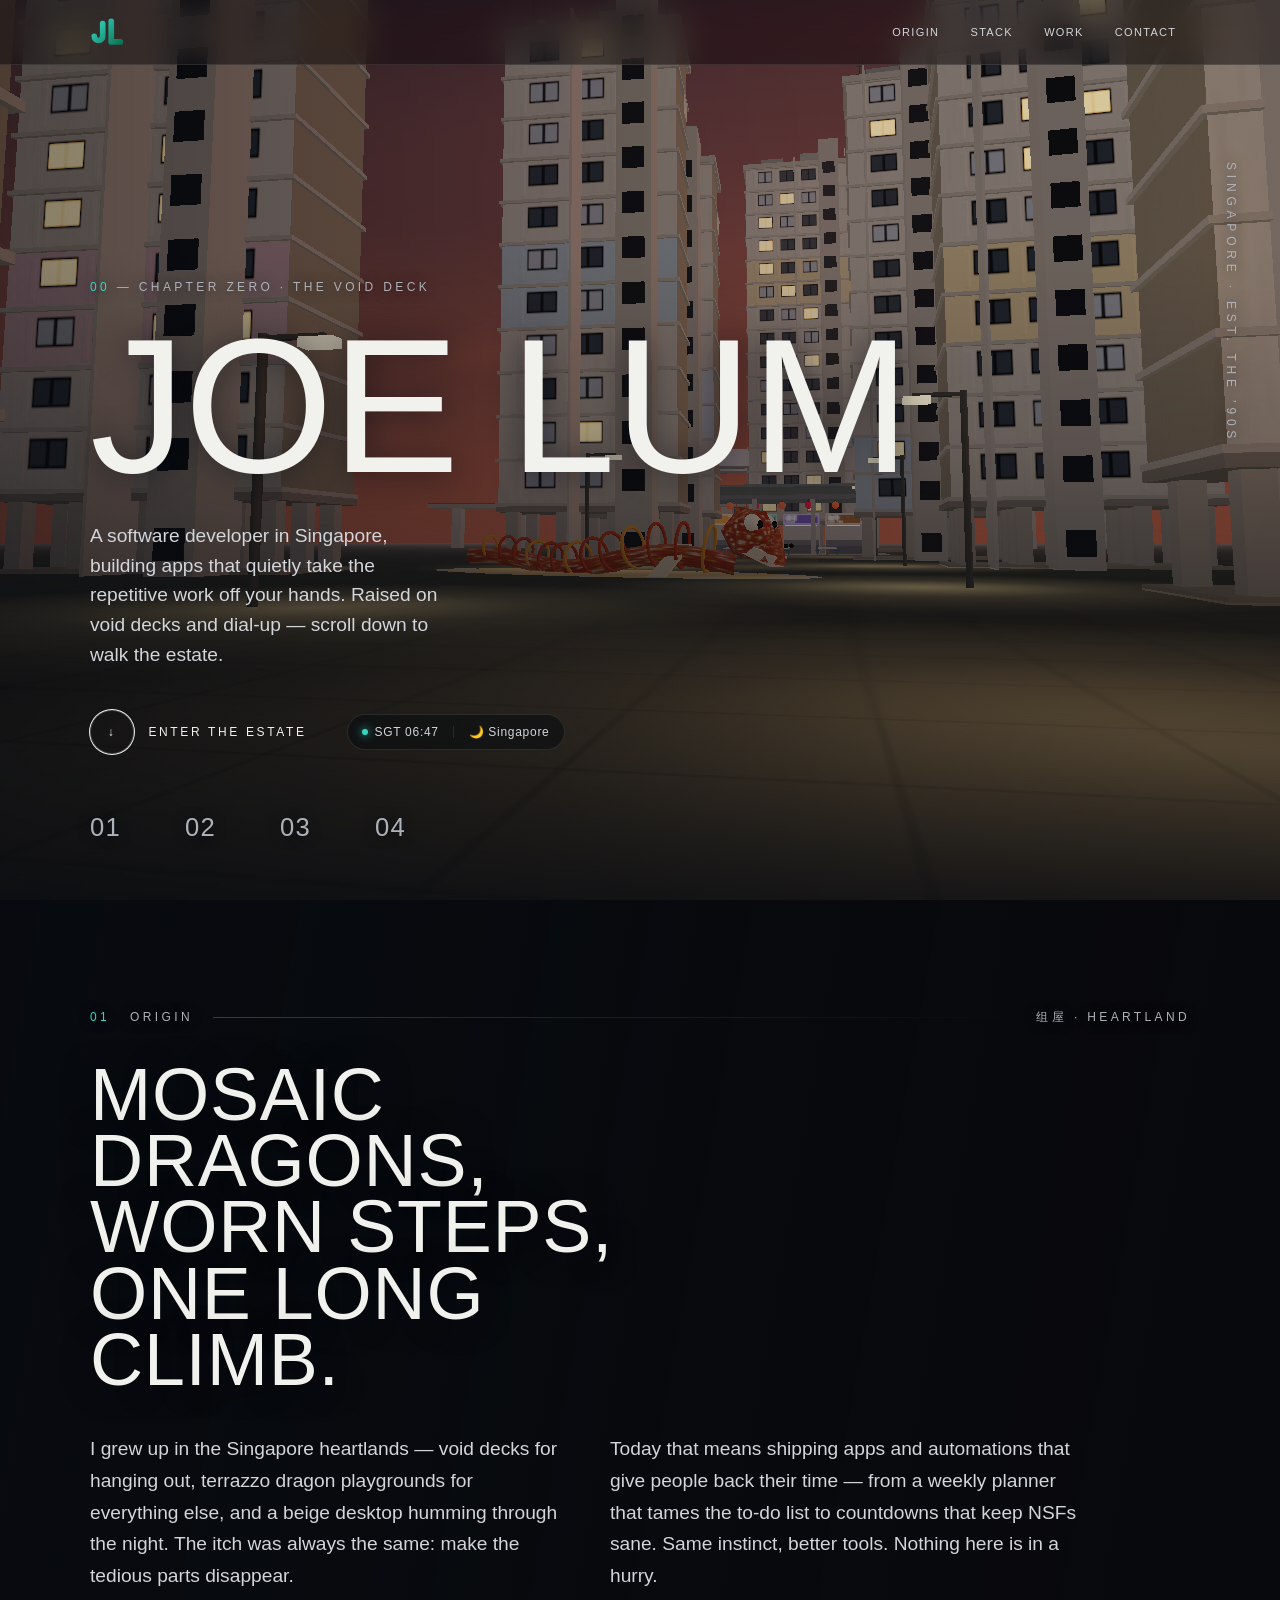
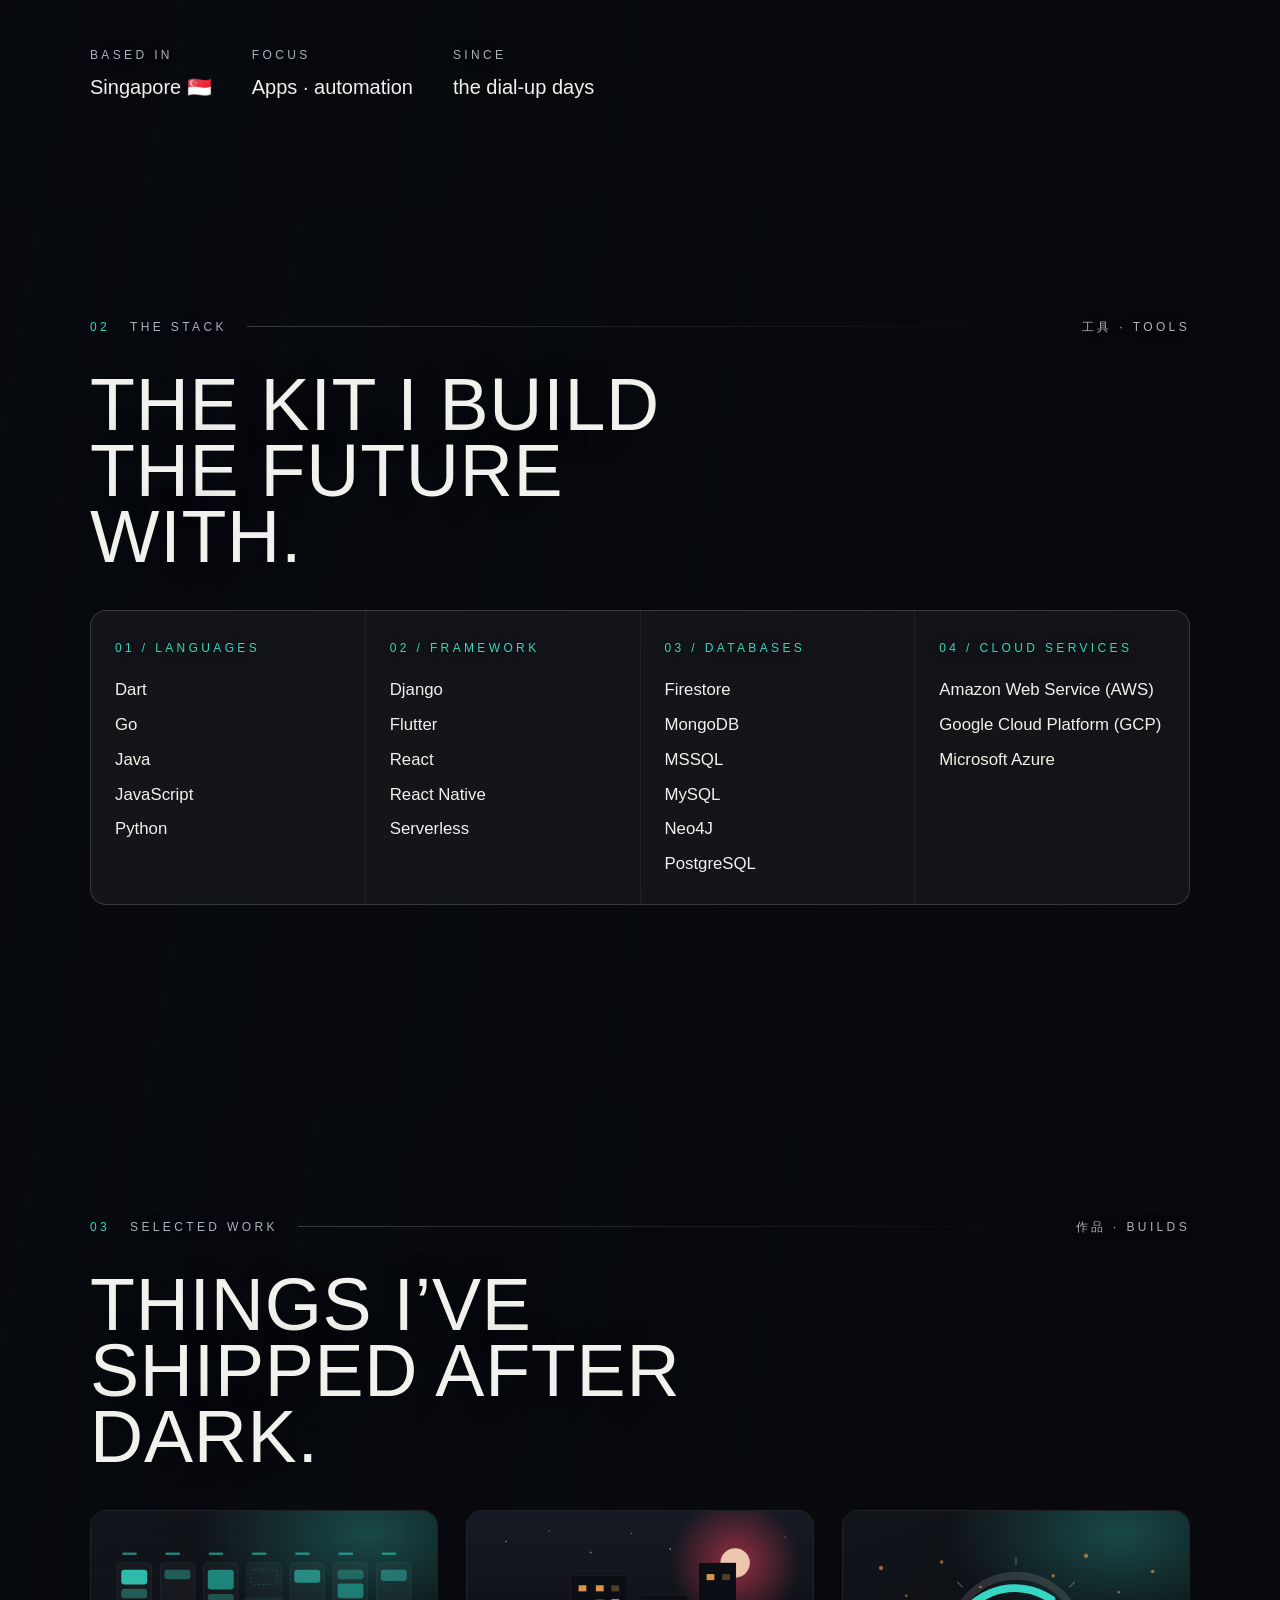
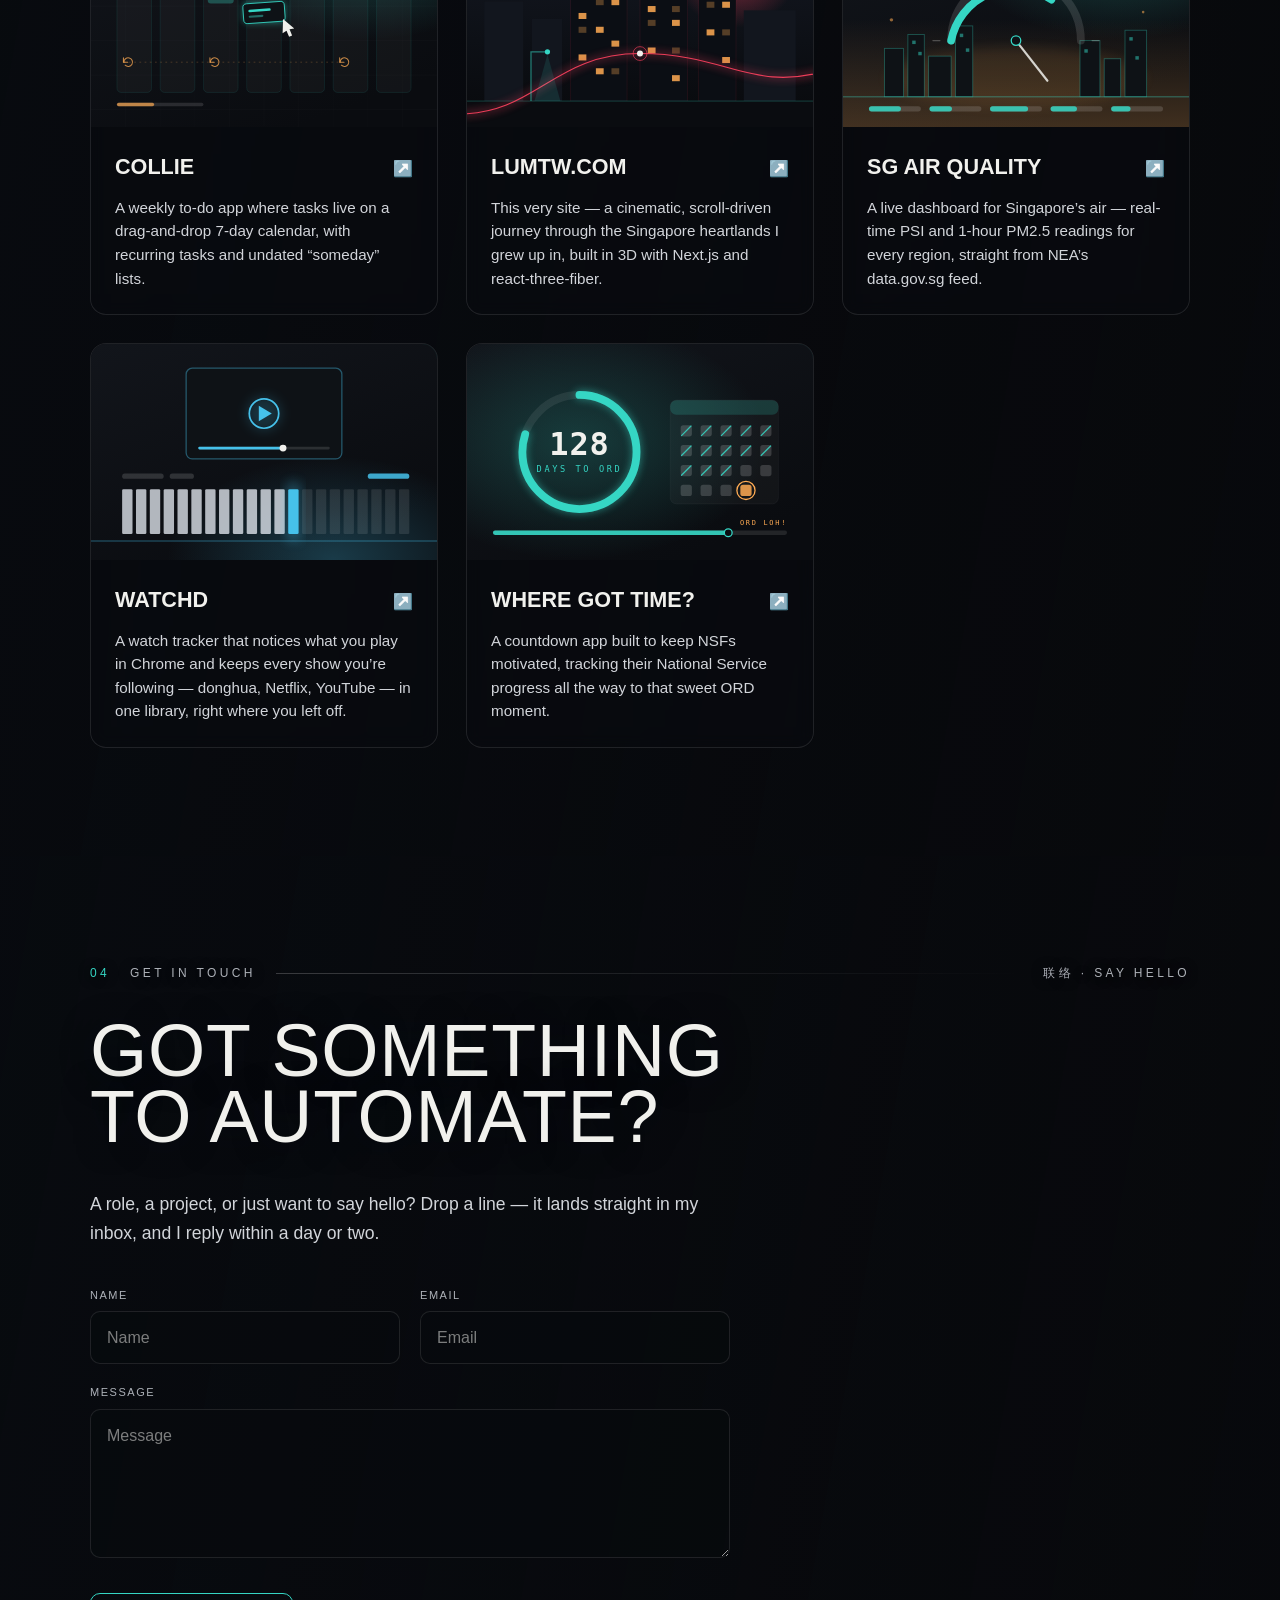
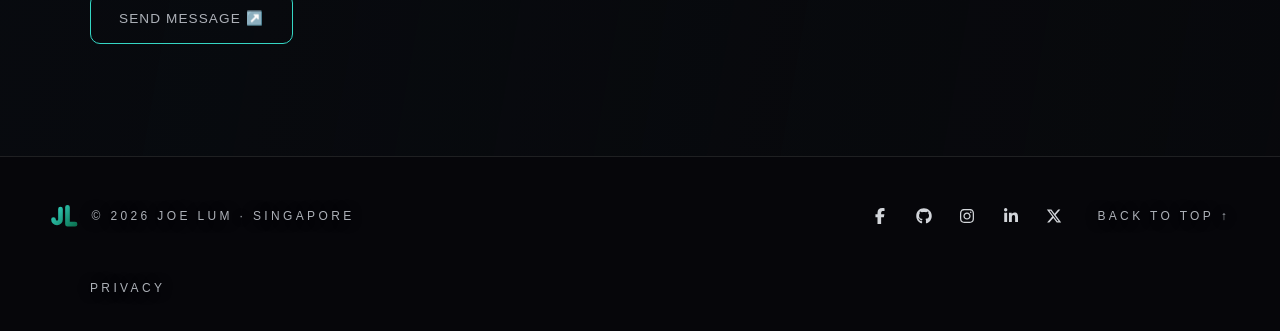
==== commit d00be523: "Automated update from source repo" ====
--- a/index.html
+++ b/index.html
@@ -1 +1 @@
-<!DOCTYPE html><html lang="en"><head><meta charSet="utf-8"/><meta name="viewport" content="width=device-width, initial-scale=1"/><link rel="preload" href="/_next/static/media/07a39a8a4660cc7c-s.p.0r6juujl39pe6.woff2" as="font" crossorigin="" type="font/woff2"/><link rel="preload" href="/_next/static/media/237858b39a32779d-s.p.2cyn07wtgehh0.woff2" as="font" crossorigin="" type="font/woff2"/><link rel="preload" href="/_next/static/media/605ce01b664af129-s.p.0wgildi0cnwt9.woff2" as="font" crossorigin="" type="font/woff2"/><link rel="preload" href="/_next/static/media/6e7755c9813efd51-s.p.0pan85mumqyf3.woff2" as="font" crossorigin="" type="font/woff2"/><link rel="stylesheet" href="/_next/static/chunks/1v-9eg9n2r5tg.css" data-precedence="next"/><link rel="preload" as="script" fetchPriority="low" href="/_next/static/chunks/1pcw6gskne7pf.js"/><script src="/_next/static/chunks/1wnov70f88xjy.js" async=""></script><script src="/_next/static/chunks/092r-mewpaf3q.js" async=""></script><script src="/_next/static/chunks/0c98xzjfks9hq.js" async=""></script><script src="/_next/static/chunks/turbopack-2u1d16houkiyo.js" async=""></script><script src="/_next/static/chunks/30nhyetzpeohx.js" async=""></script><script src="/_next/static/chunks/3g953f41wgiea.js" async=""></script><script src="/_next/static/chunks/31m-2cqp_01fg.js" async=""></script><script src="/_next/static/chunks/2tms1og7sox-8.js" async=""></script><script src="/_next/static/chunks/15rgu_l4-33qj.js" async=""></script><script src="/_next/static/chunks/1oen9jsfe7ngg.js" async=""></script><meta name="next-size-adjust" content=""/><title>Joe Lum — Software Developer</title><meta name="description" content="I’m a software developer living in Singapore who loves creating apps that make life easier by automating repetitive tasks and improving everyday experiences."/><meta name="application-name" content="Joe Lum"/><meta name="author" content="Joe Lum"/><meta name="keywords" content="Joe Lum,Software Developer,Singapore,Portfolio"/><meta name="creator" content="Joe Lum"/><link rel="canonical" href="https://lumtw.com/"/><meta property="og:title" content="Joe Lum — Software Developer"/><meta property="og:description" content="I’m a software developer living in Singapore who loves creating apps that make life easier by automating repetitive tasks and improving everyday experiences."/><meta property="og:url" content="https://lumtw.com/"/><meta property="og:site_name" content="Joe Lum"/><meta property="og:locale" content="en_SG"/><meta property="og:image" content="https://lumtw.com/og.jpg"/><meta property="og:image:width" content="1200"/><meta property="og:image:height" content="630"/><meta property="og:image:alt" content="A 3D Singapore HDB estate at golden hour"/><meta property="og:type" content="website"/><meta name="twitter:card" content="summary_large_image"/><meta name="twitter:creator" content="@lumtwj"/><meta name="twitter:title" content="Joe Lum — Software Developer"/><meta name="twitter:description" content="I’m a software developer living in Singapore who loves creating apps that make life easier by automating repetitive tasks and improving everyday experiences."/><meta name="twitter:image" content="https://lumtw.com/og.jpg"/><link rel="icon" href="/icon.svg?icon.1xjopr1339k_-.svg" sizes="any" type="image/svg+xml"/><script src="/_next/static/chunks/0cz1d0mv5g_q7.js" noModule=""></script></head><body class="T19VSG_variable _8Li5zG_variable -5dOoa_variable EgwAuW_variable"><div hidden=""><!--$--><!--/$--></div><script type="application/ld+json">{"@context":"https://schema.org","@graph":[{"@type":"Person","@id":"https://lumtw.com/#person","name":"Joe Lum","url":"https://lumtw.com/","jobTitle":"Software Developer","description":"I’m a software developer living in Singapore who loves creating apps that make life easier by automating repetitive tasks and improving everyday experiences.","address":{"@type":"PostalAddress","addressCountry":"SG"},"sameAs":["https://facebook.com/lumtwj","https://github.com/lumtwj","https://instagram.com/lumtwj","https://www.linkedin.com/in/joelum","https://x.com/lumtwj"]},{"@type":"WebSite","@id":"https://lumtw.com/#website","url":"https://lumtw.com/","name":"Joe Lum","inLanguage":"en-SG","publisher":{"@id":"https://lumtw.com/#person"}}]}</script><div data-nosnippet="true" aria-hidden="true" style="position:fixed;inset:0;z-index:9999;background:#06070a;display:flex;flex-direction:column;align-items:center;justify-content:center;gap:1.5rem;opacity:1"><svg width="72" height="72" viewBox="0 0 48 48" fill="none" aria-label="Joe Lum" role="img"><defs><linearGradient id="intro-grad" x1="6" y1="6" x2="44" y2="42" gradientUnits="userSpaceOnUse"><stop stop-color="#35d6c4"></stop><stop offset="1" stop-color="#0b7150"></stop></linearGradient></defs><g stroke="url(#intro-grad)" stroke-width="8" stroke-linecap="round" stroke-linejoin="round" fill="none"><path d="M18 12V30a6 6 0 0 1-12 0" pathLength="1" stroke-dashoffset="0" stroke-dasharray="0 1" style="opacity:0"></path><path d="M30 9V38H43" pathLength="1" stroke-dashoffset="0" stroke-dasharray="0 1" style="opacity:0"></path></g></svg><div style="width:min(340px, 70vw)"><div style="height:1px;background:rgba(255,255,255,0.14);position:relative;overflow:hidden"><div style="position:absolute;inset:0;transform-origin:left;background:var(--color-signal)"></div></div><div style="margin-top:0.9rem;display:flex;justify-content:space-between;font-family:var(--font-mono);font-size:11px;letter-spacing:0.2em;text-transform:uppercase;color:var(--fg-subtle)"><span>Warming the void-deck lights</span><span>0<!-- -->%</span></div></div><span style="font-family:var(--font-mono);font-size:10px;letter-spacing:0.3em;text-transform:uppercase;color:var(--fg-subtle);opacity:0.7">Singapore ·<!-- --> <!-- -->tonight</span></div><div aria-hidden="true" style="position:fixed;inset:0;z-index:-1;background:radial-gradient(50% 40% at 72% 20%, #ffbe7873 0%, transparent 55%),linear-gradient(180deg, #46567c 0%, #e6a45f 100%)"></div><header class="glass glass-nav" style="position:fixed;top:0;left:0;right:0;z-index:50;border-bottom:1px solid var(--glass-border)"><div class="shell" style="height:64px;display:flex;align-items:center;justify-content:space-between"><a aria-label="Home" href="/"><svg width="34" height="34" viewBox="0 0 48 48" fill="none" role="img" aria-label="Joe Lum"><defs><linearGradient id="logo-grad" x1="6" y1="6" x2="44" y2="42" gradientUnits="userSpaceOnUse"><stop stop-color="#35d6c4"></stop><stop offset="1" stop-color="#0b7150"></stop></linearGradient></defs><g stroke="url(#logo-grad)" stroke-width="8" stroke-linecap="round" stroke-linejoin="round" fill="none"><path d="M18 12V30a6 6 0 0 1-12 0"></path><path d="M30 9V38H43"></path></g></svg></a><nav style="display:flex;align-items:center;gap:0.25rem" class="nav-desktop"><button type="button" style="position:relative;padding:0.5rem 0.85rem;font-family:var(--font-mono);font-size:11px;letter-spacing:0.12em;text-transform:uppercase;color:var(--fg-muted);transition:color 0.18s ease">Origin</button><button type="button" style="position:relative;padding:0.5rem 0.85rem;font-family:var(--font-mono);font-size:11px;letter-spacing:0.12em;text-transform:uppercase;color:var(--fg-muted);transition:color 0.18s ease">Stack</button><button type="button" style="position:relative;padding:0.5rem 0.85rem;font-family:var(--font-mono);font-size:11px;letter-spacing:0.12em;text-transform:uppercase;color:var(--fg-muted);transition:color 0.18s ease">Work</button><button type="button" style="position:relative;padding:0.5rem 0.85rem;font-family:var(--font-mono);font-size:11px;letter-spacing:0.12em;text-transform:uppercase;color:var(--fg-muted);transition:color 0.18s ease">Contact</button></nav><button type="button" class="nav-mobile-toggle" aria-label="Open menu" aria-expanded="false" aria-controls="nav-mobile-menu" style="display:none;color:var(--fg);padding:8px"><svg stroke="currentColor" fill="none" stroke-width="2" viewBox="0 0 24 24" stroke-linecap="round" stroke-linejoin="round" height="20" width="20" xmlns="http://www.w3.org/2000/svg"><line x1="4" x2="20" y1="12" y2="12"></line><line x1="4" x2="20" y1="6" y2="6"></line><line x1="4" x2="20" y1="18" y2="18"></line></svg></button></div></header><main><section id="top" class="masthead-section" style="position:relative;min-height:100vh;display:flex;flex-direction:column;justify-content:flex-end;padding-bottom:clamp(2rem, 6vh, 4rem);scroll-margin-top:0"><span class="vertical-label" style="position:absolute;top:18%;right:clamp(1rem,4vw,2.5rem)">Singapore · est. the ’90s</span><div class="shell" style="width:100%"><p class="eyebrow" style="margin-bottom:1.5rem;opacity:0;transform:translateY(26px)"><span style="color:var(--color-signal)">00</span> — Chapter zero · the void deck</p><h1 class="display" style="font-size:clamp(3.4rem, 17vw, 12rem);letter-spacing:-0.01em;margin:0;opacity:0;transform:translateY(26px)">Joe Lum</h1><p style="margin-top:1.75rem;max-width:34ch;font-size:clamp(1rem, 1.5vw, 1.2rem);line-height:1.55;color:var(--fg-muted);opacity:0;transform:translateY(26px)">A software developer in Singapore, building apps that quietly take the repetitive work off your hands. Raised on void decks and dial-up — scroll down to walk the estate.</p><div style="margin-top:2.5rem;display:flex;flex-wrap:wrap;align-items:center;gap:1.5rem 2.5rem;opacity:0;transform:translateY(26px)"><button class="cta-round"><span class="ring" aria-hidden="true">↓</span>Enter the estate</button><div class="glass glass-pill" style="display:inline-flex;align-items:center;gap:0.9rem;padding:0.5rem 0.9rem;border-radius:999px;border:1px solid var(--border);font-family:var(--font-mono);font-size:12px;letter-spacing:0.06em;color:var(--fg-muted)"><span style="display:inline-flex;align-items:center;gap:0.4rem"><span style="width:6px;height:6px;border-radius:999px;background:var(--color-signal);box-shadow:0 0 8px var(--color-signal)"></span>SGT <!-- -->--:--</span><span style="width:1px;height:12px;background:var(--border)"></span><span>🌙<!-- --> <!-- -->Singapore</span></div></div><div style="margin-top:clamp(2rem, 6vh, 3.5rem);display:flex;gap:clamp(1.5rem, 6vw, 4rem);opacity:0;transform:translateY(26px)"><button class="eyebrow" style="font-size:clamp(1.1rem, 2.4vw, 1.6rem);font-family:var(--font-display);letter-spacing:0.05em;color:var(--fg-subtle)">01</button><button class="eyebrow" style="font-size:clamp(1.1rem, 2.4vw, 1.6rem);font-family:var(--font-display);letter-spacing:0.05em;color:var(--fg-subtle)">02</button><button class="eyebrow" style="font-size:clamp(1.1rem, 2.4vw, 1.6rem);font-family:var(--font-display);letter-spacing:0.05em;color:var(--fg-subtle)">03</button><button class="eyebrow" style="font-size:clamp(1.1rem, 2.4vw, 1.6rem);font-family:var(--font-display);letter-spacing:0.05em;color:var(--fg-subtle)">04</button></div></div></section><section id="origin" class="chapter-section" style="position:relative;scroll-margin-top:88px;min-height:100vh;padding:clamp(5rem, 12vh, 9rem) 0"><div class="shell"><div style="opacity:0;transform:translateY(22px)"><div style="display:flex;align-items:center;gap:1.25rem;margin-bottom:2.25rem"><span class="eyebrow" style="color:var(--color-signal)">01</span><span class="eyebrow">Origin</span><div class="hairline" style="flex:1"></div><span class="eyebrow">组屋 · heartland</span></div></div><div style="opacity:0;transform:translateY(22px)"><h2 class="display" style="font-size:clamp(2.4rem, 6vw, 4.6rem);max-width:16ch;margin-bottom:2.5rem">Mosaic dragons, worn steps, one long climb.</h2></div><div style="display:grid;gap:clamp(1.5rem, 4vw, 3rem);grid-template-columns:repeat(auto-fit, minmax(min(100%, 22rem), 1fr));max-width:62rem"><div style="opacity:0;transform:translateY(22px)"><p style="font-size:clamp(1.05rem,1.5vw,1.25rem);line-height:1.65;color:var(--fg-muted)">I grew up in the Singapore heartlands — void decks for hanging out, terrazzo dragon playgrounds for everything else, and a beige desktop humming through the night. The itch was always the same: make the tedious parts disappear.</p></div><div style="opacity:0;transform:translateY(22px)"><p style="font-size:clamp(1.05rem,1.5vw,1.25rem);line-height:1.65;color:var(--fg-muted)">Today that means shipping apps and automations that give people back their time — from a weekly planner that tames the to-do list to countdowns that keep NSFs sane. Same instinct, better tools. Nothing here is in a hurry.</p></div></div><div style="opacity:0;transform:translateY(22px)"><div style="margin-top:clamp(2.5rem, 6vh, 4rem);display:flex;flex-wrap:wrap;gap:2.5rem"><div><div class="eyebrow" style="margin-bottom:0.5rem">Based in</div><div style="font-family:var(--font-display);font-size:1.25rem">Singapore 🇸🇬</div></div><div><div class="eyebrow" style="margin-bottom:0.5rem">Focus</div><div style="font-family:var(--font-display);font-size:1.25rem">Apps · automation</div></div><div><div class="eyebrow" style="margin-bottom:0.5rem">Since</div><div style="font-family:var(--font-display);font-size:1.25rem">the dial-up days</div></div></div></div></div></section><section id="stack" class="chapter-section" style="position:relative;scroll-margin-top:88px;min-height:100vh;padding:clamp(5rem, 12vh, 9rem) 0"><div class="shell"><div style="opacity:0;transform:translateY(22px)"><div style="display:flex;align-items:center;gap:1.25rem;margin-bottom:2.25rem"><span class="eyebrow" style="color:var(--color-signal)">02</span><span class="eyebrow">The Stack</span><div class="hairline" style="flex:1"></div><span class="eyebrow">工具 · tools</span></div></div><div style="opacity:0;transform:translateY(22px)"><h2 class="display" style="font-size:clamp(2.4rem, 6vw, 4.6rem);max-width:16ch;margin-bottom:2.5rem">The kit I build the future with.</h2></div><div style="display:grid;gap:1px;grid-template-columns:repeat(auto-fit, minmax(min(100%, 16rem), 1fr));background:var(--border);border:1px solid var(--border);border-radius:var(--radius-card);overflow:hidden"><div style="opacity:0;transform:translateY(22px)"><div class="glass glass-panel" style="padding:1.75rem 1.5rem;height:100%"><div class="eyebrow" style="color:var(--color-signal);margin-bottom:1.25rem">01<!-- --> / <!-- -->Languages</div><ul style="list-style:none;display:grid;gap:0.6rem"><li style="font-family:var(--font-display);font-size:1.05rem;color:var(--fg)">Dart</li><li style="font-family:var(--font-display);font-size:1.05rem;color:var(--fg)">Go</li><li style="font-family:var(--font-display);font-size:1.05rem;color:var(--fg)">Java</li><li style="font-family:var(--font-display);font-size:1.05rem;color:var(--fg)">JavaScript</li><li style="font-family:var(--font-display);font-size:1.05rem;color:var(--fg)">Python</li></ul></div></div><div style="opacity:0;transform:translateY(22px)"><div class="glass glass-panel" style="padding:1.75rem 1.5rem;height:100%"><div class="eyebrow" style="color:var(--color-signal);margin-bottom:1.25rem">02<!-- --> / <!-- -->Framework</div><ul style="list-style:none;display:grid;gap:0.6rem"><li style="font-family:var(--font-display);font-size:1.05rem;color:var(--fg)">Django</li><li style="font-family:var(--font-display);font-size:1.05rem;color:var(--fg)">Flutter</li><li style="font-family:var(--font-display);font-size:1.05rem;color:var(--fg)">React</li><li style="font-family:var(--font-display);font-size:1.05rem;color:var(--fg)">React Native</li><li style="font-family:var(--font-display);font-size:1.05rem;color:var(--fg)">Serverless</li></ul></div></div><div style="opacity:0;transform:translateY(22px)"><div class="glass glass-panel" style="padding:1.75rem 1.5rem;height:100%"><div class="eyebrow" style="color:var(--color-signal);margin-bottom:1.25rem">03<!-- --> / <!-- -->Databases</div><ul style="list-style:none;display:grid;gap:0.6rem"><li style="font-family:var(--font-display);font-size:1.05rem;color:var(--fg)">Firestore</li><li style="font-family:var(--font-display);font-size:1.05rem;color:var(--fg)">MongoDB</li><li style="font-family:var(--font-display);font-size:1.05rem;color:var(--fg)">MSSQL</li><li style="font-family:var(--font-display);font-size:1.05rem;color:var(--fg)">MySQL</li><li style="font-family:var(--font-display);font-size:1.05rem;color:var(--fg)">Neo4J</li><li style="font-family:var(--font-display);font-size:1.05rem;color:var(--fg)">PostgreSQL</li></ul></div></div><div style="opacity:0;transform:translateY(22px)"><div class="glass glass-panel" style="padding:1.75rem 1.5rem;height:100%"><div class="eyebrow" style="color:var(--color-signal);margin-bottom:1.25rem">04<!-- --> / <!-- -->Cloud Services</div><ul style="list-style:none;display:grid;gap:0.6rem"><li style="font-family:var(--font-display);font-size:1.05rem;color:var(--fg)">Amazon Web Service (AWS)</li><li style="font-family:var(--font-display);font-size:1.05rem;color:var(--fg)">Google Cloud Platform (GCP)</li><li style="font-family:var(--font-display);font-size:1.05rem;color:var(--fg)">Microsoft Azure</li></ul></div></div></div></div></section><section id="work" class="chapter-section" style="position:relative;scroll-margin-top:88px;min-height:100vh;padding:clamp(5rem, 12vh, 9rem) 0"><div class="shell"><div style="opacity:0;transform:translateY(22px)"><div style="display:flex;align-items:center;gap:1.25rem;margin-bottom:2.25rem"><span class="eyebrow" style="color:var(--color-signal)">03</span><span class="eyebrow">Selected Work</span><div class="hairline" style="flex:1"></div><span class="eyebrow">作品 · builds</span></div></div><div style="opacity:0;transform:translateY(22px)"><h2 class="display" style="font-size:clamp(2.4rem, 6vw, 4.6rem);max-width:16ch;margin-bottom:2.5rem">Things I’ve shipped after dark.</h2></div><div style="display:grid;gap:clamp(1rem, 2.5vw, 1.75rem);grid-template-columns:repeat(auto-fit, minmax(min(100%, 20rem), 1fr))"><div style="opacity:0;transform:translateY(22px)"><a href="https://collie.lumtw.com" target="_blank" rel="noopener noreferrer" style="display:flex;flex-direction:column;height:100%;border-radius:var(--radius-card);border:1px solid var(--border);overflow:hidden" class="glass work-card"><div style="position:relative;aspect-ratio:16 / 10;background:radial-gradient(120% 90% at 80% 10%, color-mix(in oklab, var(--color-signal) 30%, transparent) 0%, transparent 55%),linear-gradient(160deg, #12151b 0%, #0a0c10 100%);display:grid;place-items:center"><img alt="" loading="lazy" decoding="async" data-nimg="fill" style="position:absolute;height:100%;width:100%;left:0;top:0;right:0;bottom:0;object-fit:cover;color:transparent" src="/projects/collie.svg"/><span class="display" style="position:relative;font-size:3.5rem;color:transparent;-webkit-text-stroke:1px var(--color-signal);opacity:0">01</span></div><div style="padding:1.5rem;display:flex;flex-direction:column;gap:0.75rem;flex:1"><div style="display:flex;align-items:baseline;justify-content:space-between;gap:1rem"><h3 style="font-family:var(--font-display);font-size:1.35rem;font-weight:600">COLLIE</h3><span aria-hidden="true" style="color:var(--color-signal);font-family:var(--font-mono)">↗</span></div><p style="color:var(--fg-muted);font-size:0.95rem;line-height:1.55">A weekly to-do app where tasks live on a drag-and-drop 7-day calendar, with recurring tasks and undated “someday” lists.</p></div></a></div><div style="opacity:0;transform:translateY(22px)"><a style="display:flex;flex-direction:column;height:100%;border-radius:var(--radius-card);border:1px solid var(--border);overflow:hidden" class="glass work-card" href="/projects/lumtwcom/"><div style="position:relative;aspect-ratio:16 / 10;background:radial-gradient(120% 90% at 80% 10%, color-mix(in oklab, var(--color-amber) 30%, transparent) 0%, transparent 55%),linear-gradient(160deg, #12151b 0%, #0a0c10 100%);display:grid;place-items:center"><img alt="" loading="lazy" decoding="async" data-nimg="fill" style="position:absolute;height:100%;width:100%;left:0;top:0;right:0;bottom:0;object-fit:cover;color:transparent" src="/projects/lumtwcom.svg"/><span class="display" style="position:relative;font-size:3.5rem;color:transparent;-webkit-text-stroke:1px var(--color-amber);opacity:0">02</span></div><div style="padding:1.5rem;display:flex;flex-direction:column;gap:0.75rem;flex:1"><div style="display:flex;align-items:baseline;justify-content:space-between;gap:1rem"><h3 style="font-family:var(--font-display);font-size:1.35rem;font-weight:600">LUMTW.COM</h3><span aria-hidden="true" style="color:var(--color-amber);font-family:var(--font-mono)">↗</span></div><p style="color:var(--fg-muted);font-size:0.95rem;line-height:1.55">This very site — a cinematic, scroll-driven journey through the Singapore heartlands I grew up in, built in 3D with Next.js and react-three-fiber.</p></div></a></div><div style="opacity:0;transform:translateY(22px)"><a href="https://sgair.lumtw.com" target="_blank" rel="noopener noreferrer" style="display:flex;flex-direction:column;height:100%;border-radius:var(--radius-card);border:1px solid var(--border);overflow:hidden" class="glass work-card"><div style="position:relative;aspect-ratio:16 / 10;background:radial-gradient(120% 90% at 80% 10%, color-mix(in oklab, var(--color-neon) 30%, transparent) 0%, transparent 55%),linear-gradient(160deg, #12151b 0%, #0a0c10 100%);display:grid;place-items:center"><img alt="" loading="lazy" decoding="async" data-nimg="fill" style="position:absolute;height:100%;width:100%;left:0;top:0;right:0;bottom:0;object-fit:cover;color:transparent" src="/projects/sgair.svg"/><span class="display" style="position:relative;font-size:3.5rem;color:transparent;-webkit-text-stroke:1px var(--color-neon);opacity:0">03</span></div><div style="padding:1.5rem;display:flex;flex-direction:column;gap:0.75rem;flex:1"><div style="display:flex;align-items:baseline;justify-content:space-between;gap:1rem"><h3 style="font-family:var(--font-display);font-size:1.35rem;font-weight:600">SG AIR QUALITY</h3><span aria-hidden="true" style="color:var(--color-neon);font-family:var(--font-mono)">↗</span></div><p style="color:var(--fg-muted);font-size:0.95rem;line-height:1.55">A live dashboard for Singapore’s air — real-time PSI and 1-hour PM2.5 readings for every region, straight from NEA’s data.gov.sg feed.</p></div></a></div><div style="opacity:0;transform:translateY(22px)"><a href="https://watchd.lumtw.com" target="_blank" rel="noopener noreferrer" style="display:flex;flex-direction:column;height:100%;border-radius:var(--radius-card);border:1px solid var(--border);overflow:hidden" class="glass work-card"><div style="position:relative;aspect-ratio:16 / 10;background:radial-gradient(120% 90% at 80% 10%, color-mix(in oklab, var(--color-signal) 30%, transparent) 0%, transparent 55%),linear-gradient(160deg, #12151b 0%, #0a0c10 100%);display:grid;place-items:center"><img alt="" loading="lazy" decoding="async" data-nimg="fill" style="position:absolute;height:100%;width:100%;left:0;top:0;right:0;bottom:0;object-fit:cover;color:transparent" src="/projects/watchd.svg"/><span class="display" style="position:relative;font-size:3.5rem;color:transparent;-webkit-text-stroke:1px var(--color-signal);opacity:0">04</span></div><div style="padding:1.5rem;display:flex;flex-direction:column;gap:0.75rem;flex:1"><div style="display:flex;align-items:baseline;justify-content:space-between;gap:1rem"><h3 style="font-family:var(--font-display);font-size:1.35rem;font-weight:600">WATCHD</h3><span aria-hidden="true" style="color:var(--color-signal);font-family:var(--font-mono)">↗</span></div><p style="color:var(--fg-muted);font-size:0.95rem;line-height:1.55">A watch tracker that notices what you play in Chrome and keeps every show you’re following — donghua, Netflix, YouTube — in one library, right where you left off.</p></div></a></div><div style="opacity:0;transform:translateY(22px)"><a href="https://play.google.com/store/apps/details?id=com.mOcentury.wgt" target="_blank" rel="noopener noreferrer" style="display:flex;flex-direction:column;height:100%;border-radius:var(--radius-card);border:1px solid var(--border);overflow:hidden" class="glass work-card"><div style="position:relative;aspect-ratio:16 / 10;background:radial-gradient(120% 90% at 80% 10%, color-mix(in oklab, var(--color-signal) 30%, transparent) 0%, transparent 55%),linear-gradient(160deg, #12151b 0%, #0a0c10 100%);display:grid;place-items:center"><img alt="" loading="lazy" decoding="async" data-nimg="fill" style="position:absolute;height:100%;width:100%;left:0;top:0;right:0;bottom:0;object-fit:cover;color:transparent" src="/projects/where-got-time.svg"/><span class="display" style="position:relative;font-size:3.5rem;color:transparent;-webkit-text-stroke:1px var(--color-signal);opacity:0">05</span></div><div style="padding:1.5rem;display:flex;flex-direction:column;gap:0.75rem;flex:1"><div style="display:flex;align-items:baseline;justify-content:space-between;gap:1rem"><h3 style="font-family:var(--font-display);font-size:1.35rem;font-weight:600">WHERE GOT TIME?</h3><span aria-hidden="true" style="color:var(--color-signal);font-family:var(--font-mono)">↗</span></div><p style="color:var(--fg-muted);font-size:0.95rem;line-height:1.55">A countdown app built to keep NSFs motivated, tracking their National Service progress all the way to that sweet ORD moment.</p></div></a></div></div></div></section><section id="contact" class="chapter-section" style="position:relative;scroll-margin-top:88px;min-height:100vh;padding:clamp(5rem, 12vh, 9rem) 0"><div class="shell"><div style="opacity:0;transform:translateY(22px)"><div style="display:flex;align-items:center;gap:1.25rem;margin-bottom:2.25rem"><span class="eyebrow" style="color:var(--color-signal)">04</span><span class="eyebrow">Get in touch</span><div class="hairline" style="flex:1"></div><span class="eyebrow">联络 · say hello</span></div></div><div style="opacity:0;transform:translateY(22px)"><h2 class="display" style="font-size:clamp(2.4rem, 6vw, 4.6rem);max-width:16ch;margin-bottom:2.5rem">Got something to automate?</h2></div><div style="max-width:40rem"><div style="opacity:0;transform:translateY(22px)"><p style="color:var(--fg-muted);font-size:1.1rem;line-height:1.6;margin-bottom:2.5rem">A role, a project, or just want to say hello? Drop a line — it lands straight in my inbox, and I reply within a day or two.</p></div><div style="opacity:0;transform:translateY(22px)"><form noValidate=""><div style="display:grid;gap:1.25rem;grid-template-columns:repeat(auto-fit, minmax(min(100%, 12rem), 1fr))"><div><label style="display:block;font-family:var(--font-mono);font-size:11px;letter-spacing:0.14em;text-transform:uppercase;color:var(--fg-subtle);margin-bottom:0.5rem" for="c-name">Name</label><input id="c-name" style="width:100%;background:rgba(8,10,14,0.6);border:1px solid var(--border);border-radius:var(--radius-control);padding:0.85rem 1rem;color:var(--fg);font-family:var(--font-body);font-size:1rem;outline:none" placeholder="Name" value=""/></div><div><label style="display:block;font-family:var(--font-mono);font-size:11px;letter-spacing:0.14em;text-transform:uppercase;color:var(--fg-subtle);margin-bottom:0.5rem" for="c-email">Email</label><input id="c-email" type="email" placeholder="Email" style="width:100%;background:rgba(8,10,14,0.6);border:1px solid var(--border);border-radius:var(--radius-control);padding:0.85rem 1rem;color:var(--fg);font-family:var(--font-body);font-size:1rem;outline:none;border-color:var(--border)" value=""/></div></div><input tabindex="-1" autoComplete="off" aria-hidden="true" style="position:absolute;left:-9999px;width:1px;height:1px;opacity:0;pointer-events:none" value=""/><div style="margin-top:1.25rem"><label style="display:block;font-family:var(--font-mono);font-size:11px;letter-spacing:0.14em;text-transform:uppercase;color:var(--fg-subtle);margin-bottom:0.5rem" for="c-msg">Message</label><textarea id="c-msg" rows="5" placeholder="Message" style="width:100%;background:rgba(8,10,14,0.6);border:1px solid var(--border);border-radius:var(--radius-control);padding:0.85rem 1rem;color:var(--fg);font-family:var(--font-body);font-size:1rem;outline:none;resize:vertical"></textarea></div><div style="margin-top:1.75rem;display:flex;align-items:center;gap:1.5rem;flex-wrap:wrap"><button type="submit" disabled="" style="font-family:var(--font-mono);font-size:0.85rem;letter-spacing:0.08em;text-transform:uppercase;padding:0.9rem 1.75rem;border-radius:var(--radius-control);border:1px solid var(--color-signal);background:transparent;color:var(--fg-subtle);cursor:not-allowed;opacity:1;transition:all 0.2s ease">Send message ↗</button></div></form></div></div></div></section><!--$--><!--/$--></main><footer class="glass glass-footer" style="position:relative;border-top:1px solid var(--border)"><div class="shell" style="padding:2.5rem 0;display:flex;flex-wrap:wrap;align-items:center;justify-content:space-between;gap:1.5rem"><div style="display:flex;align-items:center;gap:0.85rem"><svg width="28" height="28" viewBox="0 0 48 48" fill="none" role="img" aria-label="Joe Lum"><defs><linearGradient id="logo-grad" x1="6" y1="6" x2="44" y2="42" gradientUnits="userSpaceOnUse"><stop stop-color="#35d6c4"></stop><stop offset="1" stop-color="#0b7150"></stop></linearGradient></defs><g stroke="url(#logo-grad)" stroke-width="8" stroke-linecap="round" stroke-linejoin="round" fill="none"><path d="M18 12V30a6 6 0 0 1-12 0"></path><path d="M30 9V38H43"></path></g></svg><span class="eyebrow">© <!-- -->2026<!-- --> Joe Lum · Singapore</span></div><div style="display:flex;align-items:center;gap:1.5rem"><div style="display:flex;gap:0.35rem"><a href="https://facebook.com/lumtwj" target="_blank" rel="noopener noreferrer" aria-label="Facebook" class="social-btn" style="display:grid;place-items:center;width:38px;height:38px;border-radius:999px;color:var(--fg-muted);transition:color 0.18s ease, background 0.18s ease"><svg stroke="currentColor" fill="currentColor" stroke-width="0" viewBox="0 0 320 512" height="1em" width="1em" xmlns="http://www.w3.org/2000/svg"><path d="M80 299.3V512H196V299.3h86.5l18-97.8H196V166.9c0-51.7 20.3-71.5 72.7-71.5c16.3 0 29.4 .4 37 1.2V7.9C291.4 4 256.4 0 236.2 0C129.3 0 80 50.5 80 159.4v42.1H14v97.8H80z"></path></svg></a><a href="https://github.com/lumtwj" target="_blank" rel="noopener noreferrer" aria-label="GitHub" class="social-btn" style="display:grid;place-items:center;width:38px;height:38px;border-radius:999px;color:var(--fg-muted);transition:color 0.18s ease, background 0.18s ease"><svg stroke="currentColor" fill="currentColor" stroke-width="0" viewBox="0 0 496 512" height="1em" width="1em" xmlns="http://www.w3.org/2000/svg"><path d="M165.9 397.4c0 2-2.3 3.6-5.2 3.6-3.3.3-5.6-1.3-5.6-3.6 0-2 2.3-3.6 5.2-3.6 3-.3 5.6 1.3 5.6 3.6zm-31.1-4.5c-.7 2 1.3 4.3 4.3 4.9 2.6 1 5.6 0 6.2-2s-1.3-4.3-4.3-5.2c-2.6-.7-5.5.3-6.2 2.3zm44.2-1.7c-2.9.7-4.9 2.6-4.6 4.9.3 2 2.9 3.3 5.9 2.6 2.9-.7 4.9-2.6 4.6-4.6-.3-1.9-3-3.2-5.9-2.9zM244.8 8C106.1 8 0 113.3 0 252c0 110.9 69.8 205.8 169.5 239.2 12.8 2.3 17.3-5.6 17.3-12.1 0-6.2-.3-40.4-.3-61.4 0 0-70 15-84.7-29.8 0 0-11.4-29.1-27.8-36.6 0 0-22.9-15.7 1.6-15.4 0 0 24.9 2 38.6 25.8 21.9 38.6 58.6 27.5 72.9 20.9 2.3-16 8.8-27.1 16-33.7-55.9-6.2-112.3-14.3-112.3-110.5 0-27.5 7.6-41.3 23.6-58.9-2.6-6.5-11.1-33.3 2.6-67.9 20.9-6.5 69 27 69 27 20-5.6 41.5-8.5 62.8-8.5s42.8 2.9 62.8 8.5c0 0 48.1-33.6 69-27 13.7 34.7 5.2 61.4 2.6 67.9 16 17.7 25.8 31.5 25.8 58.9 0 96.5-58.9 104.2-114.8 110.5 9.2 7.9 17 22.9 17 46.4 0 33.7-.3 75.4-.3 83.6 0 6.5 4.6 14.4 17.3 12.1C428.2 457.8 496 362.9 496 252 496 113.3 383.5 8 244.8 8zM97.2 352.9c-1.3 1-1 3.3.7 5.2 1.6 1.6 3.9 2.3 5.2 1 1.3-1 1-3.3-.7-5.2-1.6-1.6-3.9-2.3-5.2-1zm-10.8-8.1c-.7 1.3.3 2.9 2.3 3.9 1.6 1 3.6.7 4.3-.7.7-1.3-.3-2.9-2.3-3.9-2-.6-3.6-.3-4.3.7zm32.4 35.6c-1.6 1.3-1 4.3 1.3 6.2 2.3 2.3 5.2 2.6 6.5 1 1.3-1.3.7-4.3-1.3-6.2-2.2-2.3-5.2-2.6-6.5-1zm-11.4-14.7c-1.6 1-1.6 3.6 0 5.9 1.6 2.3 4.3 3.3 5.6 2.3 1.6-1.3 1.6-3.9 0-6.2-1.4-2.3-4-3.3-5.6-2z"></path></svg></a><a href="https://instagram.com/lumtwj" target="_blank" rel="noopener noreferrer" aria-label="Instagram" class="social-btn" style="display:grid;place-items:center;width:38px;height:38px;border-radius:999px;color:var(--fg-muted);transition:color 0.18s ease, background 0.18s ease"><svg stroke="currentColor" fill="currentColor" stroke-width="0" viewBox="0 0 448 512" height="1em" width="1em" xmlns="http://www.w3.org/2000/svg"><path d="M224.1 141c-63.6 0-114.9 51.3-114.9 114.9s51.3 114.9 114.9 114.9S339 319.5 339 255.9 287.7 141 224.1 141zm0 189.6c-41.1 0-74.7-33.5-74.7-74.7s33.5-74.7 74.7-74.7 74.7 33.5 74.7 74.7-33.6 74.7-74.7 74.7zm146.4-194.3c0 14.9-12 26.8-26.8 26.8-14.9 0-26.8-12-26.8-26.8s12-26.8 26.8-26.8 26.8 12 26.8 26.8zm76.1 27.2c-1.7-35.9-9.9-67.7-36.2-93.9-26.2-26.2-58-34.4-93.9-36.2-37-2.1-147.9-2.1-184.9 0-35.8 1.7-67.6 9.9-93.9 36.1s-34.4 58-36.2 93.9c-2.1 37-2.1 147.9 0 184.9 1.7 35.9 9.9 67.7 36.2 93.9s58 34.4 93.9 36.2c37 2.1 147.9 2.1 184.9 0 35.9-1.7 67.7-9.9 93.9-36.2 26.2-26.2 34.4-58 36.2-93.9 2.1-37 2.1-147.8 0-184.8zM398.8 388c-7.8 19.6-22.9 34.7-42.6 42.6-29.5 11.7-99.5 9-132.1 9s-102.7 2.6-132.1-9c-19.6-7.8-34.7-22.9-42.6-42.6-11.7-29.5-9-99.5-9-132.1s-2.6-102.7 9-132.1c7.8-19.6 22.9-34.7 42.6-42.6 29.5-11.7 99.5-9 132.1-9s102.7-2.6 132.1 9c19.6 7.8 34.7 22.9 42.6 42.6 11.7 29.5 9 99.5 9 132.1s2.7 102.7-9 132.1z"></path></svg></a><a href="https://www.linkedin.com/in/joelum" target="_blank" rel="noopener noreferrer" aria-label="LinkedIn" class="social-btn" style="display:grid;place-items:center;width:38px;height:38px;border-radius:999px;color:var(--fg-muted);transition:color 0.18s ease, background 0.18s ease"><svg stroke="currentColor" fill="currentColor" stroke-width="0" viewBox="0 0 448 512" height="1em" width="1em" xmlns="http://www.w3.org/2000/svg"><path d="M100.28 448H7.4V148.9h92.88zM53.79 108.1C24.09 108.1 0 83.5 0 53.8a53.79 53.79 0 0 1 107.58 0c0 29.7-24.1 54.3-53.79 54.3zM447.9 448h-92.68V302.4c0-34.7-.7-79.2-48.29-79.2-48.29 0-55.69 37.7-55.69 76.7V448h-92.78V148.9h89.08v40.8h1.3c12.4-23.5 42.69-48.3 87.88-48.3 94 0 111.28 61.9 111.28 142.3V448z"></path></svg></a><a href="https://x.com/lumtwj" target="_blank" rel="noopener noreferrer" aria-label="X" class="social-btn" style="display:grid;place-items:center;width:38px;height:38px;border-radius:999px;color:var(--fg-muted);transition:color 0.18s ease, background 0.18s ease"><svg stroke="currentColor" fill="currentColor" stroke-width="0" viewBox="0 0 512 512" height="1em" width="1em" xmlns="http://www.w3.org/2000/svg"><path d="M389.2 48h70.6L305.6 224.2 487 464H345L233.7 318.6 106.5 464H35.8L200.7 275.5 26.8 48H172.4L272.9 180.9 389.2 48zM364.4 421.8h39.1L151.1 88h-42L364.4 421.8z"></path></svg></a></div><button class="eyebrow" style="display:inline-flex;align-items:center;gap:0.5rem">Back to top ↑</button></div></div><div class="shell" style="padding-bottom:2rem"><a class="eyebrow" style="color:var(--fg-subtle)" href="/privacy/">Privacy</a></div></footer><script id="_R_">(globalThis["TURBOPACK"] || (globalThis["TURBOPACK"] = [])).push({"otherChunks":["static/chunks/1pcw6gskne7pf.js","static/chunks/1wnov70f88xjy.js","static/chunks/092r-mewpaf3q.js","static/chunks/0c98xzjfks9hq.js"],"runtimeModuleIds":[94553]});</script><script src="/_next/static/chunks/1pcw6gskne7pf.js" async=""></script><script>(self.__next_f=self.__next_f||[]).push([0])</script><script>self.__next_f.push([1,"1:\"$Sreact.fragment\"\n2:\"/_next/static/chunks/30nhyetzpeohx.js\"\n3:\"/_next/static/chunks/3g953f41wgiea.js\"\n4:\"/_next/static/chunks/31m-2cqp_01fg.js\"\n5:\"/_next/static/chunks/2tms1og7sox-8.js\"\n6:\"/_next/static/chunks/15rgu_l4-33qj.js\"\n7:I[92428,[\"$2\",\"$3\",\"$4\",\"$5\",\"$6\"],\"default\"]\n8:I[52157,[\"$2\",\"$3\",\"$4\",\"$5\",\"$6\"],\"PreloadChunks\"]\n9:I[88727,[\"$2\",\"$3\",\"$4\",\"$5\",\"$6\"],\"default\"]\na:I[84352,[\"$2\",\"$3\",\"$4\",\"$5\",\"$6\"],\"default\"]\nb:I[51572,[\"$2\",\"$3\",\"$4\",\"$5\",\"$6\"],\"default\"]\nc:I[39756,[\"$2\",\"$3\",\"$4\",\"$5\",\"$6\"],\"default\"]\nd:I[37457,[\"$2\",\"$3\",\"$4\",\"$5\",\"$6\"],\"default\"]\ne:I[22016,[\"$2\",\"$3\",\"$4\",\"$5\",\"$6\"],\"\"]\nf:I[17656,[\"$2\",\"$3\",\"$4\",\"$5\",\"$6\"],\"default\"]\n11:\"/_next/static/chunks/1oen9jsfe7ngg.js\"\n12:I[49028,[\"$2\",\"$3\",\"$4\",\"$5\",\"$6\",\"$11\"],\"default\"]\n13:I[32517,[\"$2\",\"$3\",\"$4\",\"$5\",\"$6\",\"$11\"],\"default\"]\n14:I[12171,[\"$2\",\"$3\",\"$4\",\"$5\",\"$6\",\"$11\"],\"default\"]\n15:I[55134,[\"$2\",\"$3\",\"$4\",\"$5\",\"$6\",\"$11\"],\"default\"]\n19:\"ViewportBoundary\"\n1a:I[97367,[\"$2\",\"$3\",\"$4\",\"$5\",\"$6\"],\"$19\"]\n1c:\"MetadataBoundary\"\n1d:I[97367,[\"$2\",\"$3\",\"$4\",\"$5\",\"$6\"],\"$1c\"]\n1e:\"$Sreact.suspense\"\n20:I[68027,[\"$2\",\"$3\",\"$4\",\"$5\",\"$6\"],\"default\",1]\n:HL[\"/_next/static/chunks/1v-9eg9n2r5tg.css\",\"style\"]\n:HL[\"/_next/static/media/07a39a8a4660cc7c-s.p.0r6juujl39pe6.woff2\",\"font\",{\"crossOrigin\":\"\",\"type\":\"font/woff2\"}]\n:HL[\"/_next/static/media/237858b39a32779d-s.p.2cyn07wtgehh0.woff2\",\"font\",{\"crossOrigin\":\"\",\"type\":\"font/woff2\"}]\n:HL[\"/_next/static/media/605ce01b664af129-s.p.0wgildi0cnwt9.woff2\",\"font\",{\"crossOrigin\":\"\",\"type\":\"font/woff2\"}]\n:HL[\"/_next/static/media/6e7755c9813efd51-s.p.0pan85mumqyf3.woff2\",\"font\",{\"crossOrigin\":\"\",\"type\":\"font/woff2\"}]\n"])</script><script>self.__next_f.push([1,"10:[[\"children\",{\"s\":\"__PAGE__\",\"h\":512,\"d\":{\"r\":[\"$\",\"$1\",\"c\",{\"children\":[[[\"$\",\"$L12\",null,{}],[\"$\",\"$L13\",null,{}],[\"$\",\"$L14\",null,{\"data\":[{\"title\":\"Languages\",\"items\":[\"Dart\",\"Go\",\"Java\",\"JavaScript\",\"Python\"]},{\"title\":\"Framework\",\"items\":[\"Django\",\"Flutter\",\"React\",\"React Native\",\"Serverless\"]},{\"title\":\"Databases\",\"items\":[\"Firestore\",\"MongoDB\",\"MSSQL\",\"MySQL\",\"Neo4J\",\"PostgreSQL\"]},{\"title\":\"Cloud Services\",\"items\":[\"Amazon Web Service (AWS)\",\"Google Cloud Platform (GCP)\",\"Microsoft Azure\"]}]}],[\"$\",\"$L15\",null,{\"data\":[{\"title\":\"COLLIE\",\"description\":\"A weekly to-do app where tasks live on a drag-and-drop 7-day calendar, with recurring tasks and undated “someday” lists.\",\"url\":\"https://collie.lumtw.com\",\"image\":\"/projects/collie.svg\"},{\"title\":\"LUMTW.COM\",\"seoTitle\":\"This site — 3D Singapore heartlands\",\"description\":\"This very site — a cinematic, scroll-driven journey through the Singapore heartlands I grew up in, built in 3D with Next.js and react-three-fiber.\",\"url\":\"/projects/lumtwcom\",\"image\":\"/projects/lumtwcom.svg\"},{\"title\":\"SG AIR QUALITY\",\"description\":\"A live dashboard for Singapore’s air — real-time PSI and 1-hour PM2.5 readings for every region, straight from NEA’s data.gov.sg feed.\",\"url\":\"https://sgair.lumtw.com\",\"image\":\"/projects/sgair.svg\"},{\"title\":\"WATCHD\",\"description\":\"A watch tracker that notices what you play in Chrome and keeps every show you’re following — donghua, Netflix, YouTube — in one library, right where you left off.\",\"url\":\"https://watchd.lumtw.com\",\"image\":\"/projects/watchd.svg\"},{\"title\":\"WHERE GOT TIME?\",\"description\":\"A countdown app built to keep NSFs motivated, tracking their National Service progress all the way to that sweet ORD moment.\",\"url\":\"https://play.google.com/store/apps/details?id=com.mOcentury.wgt\",\"image\":\"/projects/where-got-time.svg\"}]}],\"$L16\"],[\"$L17\"],\"$L18\"]}],\"p\":false,\"v\":null}}]]\n"])</script><script>self.__next_f.push([1,"0:{\"P\":null,\"c\":[\"\",\"\"],\"q\":\"\",\"i\":false,\"t\":{\"t\":{\"s\":\"\",\"h\":528,\"d\":{\"r\":[\"$\",\"$1\",\"c\",{\"children\":[[[\"$\",\"link\",\"0\",{\"rel\":\"stylesheet\",\"href\":\"/_next/static/chunks/1v-9eg9n2r5tg.css\",\"precedence\":\"next\",\"crossOrigin\":\"$undefined\",\"nonce\":\"$undefined\"}],[\"$\",\"script\",\"script-0\",{\"src\":\"/_next/static/chunks/30nhyetzpeohx.js\",\"async\":true,\"nonce\":\"$undefined\"}],[\"$\",\"script\",\"script-1\",{\"src\":\"/_next/static/chunks/3g953f41wgiea.js\",\"async\":true,\"nonce\":\"$undefined\"}],[\"$\",\"script\",\"script-2\",{\"src\":\"/_next/static/chunks/31m-2cqp_01fg.js\",\"async\":true,\"nonce\":\"$undefined\"}],[\"$\",\"script\",\"script-3\",{\"src\":\"/_next/static/chunks/2tms1og7sox-8.js\",\"async\":true,\"nonce\":\"$undefined\"}],[\"$\",\"script\",\"script-4\",{\"src\":\"/_next/static/chunks/15rgu_l4-33qj.js\",\"async\":true,\"nonce\":\"$undefined\"}]],[\"$\",\"html\",null,{\"lang\":\"en\",\"suppressHydrationWarning\":true,\"children\":[\"$\",\"body\",null,{\"className\":\"T19VSG_variable _8Li5zG_variable -5dOoa_variable EgwAuW_variable\",\"children\":[[\"$\",\"script\",null,{\"type\":\"application/ld+json\",\"dangerouslySetInnerHTML\":{\"__html\":\"{\\\"@context\\\":\\\"https://schema.org\\\",\\\"@graph\\\":[{\\\"@type\\\":\\\"Person\\\",\\\"@id\\\":\\\"https://lumtw.com/#person\\\",\\\"name\\\":\\\"Joe Lum\\\",\\\"url\\\":\\\"https://lumtw.com/\\\",\\\"jobTitle\\\":\\\"Software Developer\\\",\\\"description\\\":\\\"I’m a software developer living in Singapore who loves creating apps that make life easier by automating repetitive tasks and improving everyday experiences.\\\",\\\"address\\\":{\\\"@type\\\":\\\"PostalAddress\\\",\\\"addressCountry\\\":\\\"SG\\\"},\\\"sameAs\\\":[\\\"https://facebook.com/lumtwj\\\",\\\"https://github.com/lumtwj\\\",\\\"https://instagram.com/lumtwj\\\",\\\"https://www.linkedin.com/in/joelum\\\",\\\"https://x.com/lumtwj\\\"]},{\\\"@type\\\":\\\"WebSite\\\",\\\"@id\\\":\\\"https://lumtw.com/#website\\\",\\\"url\\\":\\\"https://lumtw.com/\\\",\\\"name\\\":\\\"Joe Lum\\\",\\\"inLanguage\\\":\\\"en-SG\\\",\\\"publisher\\\":{\\\"@id\\\":\\\"https://lumtw.com/#person\\\"}}]}\"}}],[\"$\",\"$L7\",null,{}],[[\"$\",\"$L8\",null,{\"moduleIds\":[\"3732923020766141726\"]}],[\"$\",\"$L9\",null,{}]],[\"$\",\"$La\",null,{\"children\":[[\"$\",\"$Lb\",null,{}],[\"$\",\"main\",null,{\"children\":[\"$\",\"$Lc\",null,{\"parallelRouterKey\":\"children\",\"error\":\"$undefined\",\"errorStyles\":\"$undefined\",\"errorScripts\":\"$undefined\",\"template\":[\"$\",\"$Ld\",null,{}],\"templateStyles\":\"$undefined\",\"templateScripts\":\"$undefined\",\"notFound\":[[\"$\",\"div\",null,{\"className\":\"subpage\",\"children\":[\"$\",\"div\",null,{\"className\":\"shell\",\"style\":{\"textAlign\":\"center\",\"display\":\"flex\",\"flexDirection\":\"column\",\"alignItems\":\"center\",\"gap\":\"1.5rem\",\"paddingTop\":\"6rem\"},\"children\":[[\"$\",\"h1\",null,{\"className\":\"display\",\"style\":{\"fontSize\":\"clamp(4rem, 18vw, 9rem)\"},\"children\":\"404\"}],[\"$\",\"p\",null,{\"style\":{\"color\":\"var(--fg-muted)\"},\"children\":\"This page slipped down a void deck. It could not be found.\"}],[\"$\",\"$Le\",null,{\"href\":\"/\",\"className\":\"cta-round\",\"children\":[[\"$\",\"span\",null,{\"className\":\"ring\",\"aria-hidden\":true,\"children\":\"↑\"}],\"Back home\"]}]]}]}],[]],\"forbidden\":\"$undefined\",\"unauthorized\":\"$undefined\"}]}],[\"$\",\"$Lf\",null,{}]]}]]}]}]]}],\"p\":false,\"v\":null},\"c\":\"$Q10\"},\"h\":{\"r\":[\"$\",\"$1\",\"h\",{\"children\":[null,[\"$\",\"$L1a\",null,{\"children\":\"$L1b\"}],[\"$\",\"$L1d\",null,{\"children\":[[\"$\",\"div\",null,{\"hidden\":true,\"children\":[\"$\",\"$1e\",null,{\"name\":\"Next.Metadata\",\"children\":\"$L1f\"}]}],null]}],[\"$\",\"meta\",null,{\"name\":\"next-size-adjust\",\"content\":\"\"}]]}],\"p\":false,\"v\":null}},\"m\":\"$undefined\",\"G\":[\"$20\",[[\"$\",\"link\",\"0\",{\"rel\":\"stylesheet\",\"href\":\"/_next/static/chunks/1v-9eg9n2r5tg.css\",\"precedence\":\"next\",\"crossOrigin\":\"$undefined\",\"nonce\":\"$undefined\"}]]],\"S\":true,\"r\":\"$undefined\",\"s\":\"$undefined\",\"a\":\"$undefined\",\"l\":\"$undefined\",\"p\":\"$undefined\",\"d\":\"$undefined\",\"b\":\"gqif16KVhjwZp2KsfybYJ\"}\n"])</script><script>self.__next_f.push([1,"21:I[51056,[\"$2\",\"$3\",\"$4\",\"$5\",\"$6\",\"$11\"],\"default\"]\n22:I[97367,[\"$2\",\"$3\",\"$4\",\"$5\",\"$6\"],\"OutletBoundary\"]\n16:[\"$\",\"$L21\",null,{}]\n17:[\"$\",\"script\",\"script-0\",{\"src\":\"/_next/static/chunks/1oen9jsfe7ngg.js\",\"async\":true,\"nonce\":\"$undefined\"}]\n18:[\"$\",\"$L22\",null,{\"children\":[\"$\",\"$1e\",null,{\"name\":\"Next.MetadataOutlet\",\"children\":\"$@23\"}]}]\n"])</script><script>self.__next_f.push([1,"1b:[[\"$\",\"meta\",\"0\",{\"charSet\":\"utf-8\"}],[\"$\",\"meta\",\"1\",{\"name\":\"viewport\",\"content\":\"width=device-width, initial-scale=1\"}]]\n"])</script><script>self.__next_f.push([1,"24:I[27201,[\"$2\",\"$3\",\"$4\",\"$5\",\"$6\"],\"IconMark\"]\n"])</script><script>self.__next_f.push([1,"1f:[[\"$\",\"title\",\"0\",{\"children\":\"Joe Lum — Software Developer\"}],[\"$\",\"meta\",\"1\",{\"name\":\"description\",\"content\":\"I’m a software developer living in Singapore who loves creating apps that make life easier by automating repetitive tasks and improving everyday experiences.\"}],[\"$\",\"meta\",\"2\",{\"name\":\"application-name\",\"content\":\"Joe Lum\"}],[\"$\",\"meta\",\"3\",{\"name\":\"author\",\"content\":\"Joe Lum\"}],[\"$\",\"meta\",\"4\",{\"name\":\"keywords\",\"content\":\"Joe Lum,Software Developer,Singapore,Portfolio\"}],[\"$\",\"meta\",\"5\",{\"name\":\"creator\",\"content\":\"Joe Lum\"}],[\"$\",\"link\",\"6\",{\"rel\":\"canonical\",\"href\":\"https://lumtw.com/\"}],[\"$\",\"meta\",\"7\",{\"property\":\"og:title\",\"content\":\"Joe Lum — Software Developer\"}],[\"$\",\"meta\",\"8\",{\"property\":\"og:description\",\"content\":\"I’m a software developer living in Singapore who loves creating apps that make life easier by automating repetitive tasks and improving everyday experiences.\"}],[\"$\",\"meta\",\"9\",{\"property\":\"og:url\",\"content\":\"https://lumtw.com/\"}],[\"$\",\"meta\",\"10\",{\"property\":\"og:site_name\",\"content\":\"Joe Lum\"}],[\"$\",\"meta\",\"11\",{\"property\":\"og:locale\",\"content\":\"en_SG\"}],[\"$\",\"meta\",\"12\",{\"property\":\"og:image\",\"content\":\"https://lumtw.com/og.jpg\"}],[\"$\",\"meta\",\"13\",{\"property\":\"og:image:width\",\"content\":\"1200\"}],[\"$\",\"meta\",\"14\",{\"property\":\"og:image:height\",\"content\":\"630\"}],[\"$\",\"meta\",\"15\",{\"property\":\"og:image:alt\",\"content\":\"A 3D Singapore HDB estate at golden hour\"}],[\"$\",\"meta\",\"16\",{\"property\":\"og:type\",\"content\":\"website\"}],[\"$\",\"meta\",\"17\",{\"name\":\"twitter:card\",\"content\":\"summary_large_image\"}],[\"$\",\"meta\",\"18\",{\"name\":\"twitter:creator\",\"content\":\"@lumtwj\"}],[\"$\",\"meta\",\"19\",{\"name\":\"twitter:title\",\"content\":\"Joe Lum — Software Developer\"}],[\"$\",\"meta\",\"20\",{\"name\":\"twitter:description\",\"content\":\"I’m a software developer living in Singapore who loves creating apps that make life easier by automating repetitive tasks and improving everyday experiences.\"}],[\"$\",\"meta\",\"21\",{\"name\":\"twitter:image\",\"content\":\"https://lumtw.com/og.jpg\"}],[\"$\",\"link\",\"22\",{\"rel\":\"icon\",\"href\":\"/icon.svg?icon.1xjopr1339k_-.svg\",\"sizes\":\"any\",\"type\":\"image/svg+xml\"}],[\"$\",\"$L24\",\"23\",{}]]\n"])</script><script>self.__next_f.push([1,"23:null\n"])</script></body></html>+<!DOCTYPE html><html lang="en"><head><meta charSet="utf-8"/><meta name="viewport" content="width=device-width, initial-scale=1"/><link rel="preload" href="/_next/static/media/07a39a8a4660cc7c-s.p.0r6juujl39pe6.woff2" as="font" crossorigin="" type="font/woff2"/><link rel="preload" href="/_next/static/media/237858b39a32779d-s.p.2cyn07wtgehh0.woff2" as="font" crossorigin="" type="font/woff2"/><link rel="preload" href="/_next/static/media/605ce01b664af129-s.p.0wgildi0cnwt9.woff2" as="font" crossorigin="" type="font/woff2"/><link rel="preload" href="/_next/static/media/6e7755c9813efd51-s.p.0pan85mumqyf3.woff2" as="font" crossorigin="" type="font/woff2"/><link rel="stylesheet" href="/_next/static/chunks/1v-9eg9n2r5tg.css" data-precedence="next"/><link rel="preload" as="script" fetchPriority="low" href="/_next/static/chunks/1pcw6gskne7pf.js"/><script src="/_next/static/chunks/1wnov70f88xjy.js" async=""></script><script src="/_next/static/chunks/092r-mewpaf3q.js" async=""></script><script src="/_next/static/chunks/0c98xzjfks9hq.js" async=""></script><script src="/_next/static/chunks/turbopack-2u1d16houkiyo.js" async=""></script><script src="/_next/static/chunks/30nhyetzpeohx.js" async=""></script><script src="/_next/static/chunks/3g953f41wgiea.js" async=""></script><script src="/_next/static/chunks/31m-2cqp_01fg.js" async=""></script><script src="/_next/static/chunks/2tms1og7sox-8.js" async=""></script><script src="/_next/static/chunks/15rgu_l4-33qj.js" async=""></script><script src="/_next/static/chunks/1oen9jsfe7ngg.js" async=""></script><meta name="next-size-adjust" content=""/><title>Joe Lum — Software Developer</title><meta name="description" content="I’m a software developer living in Singapore who loves creating apps that make life easier by automating repetitive tasks and improving everyday experiences."/><meta name="application-name" content="Joe Lum"/><meta name="author" content="Joe Lum"/><meta name="keywords" content="Joe Lum,Software Developer,Singapore,Portfolio"/><meta name="creator" content="Joe Lum"/><link rel="canonical" href="https://lumtw.com/"/><meta property="og:title" content="Joe Lum — Software Developer"/><meta property="og:description" content="I’m a software developer living in Singapore who loves creating apps that make life easier by automating repetitive tasks and improving everyday experiences."/><meta property="og:url" content="https://lumtw.com/"/><meta property="og:site_name" content="Joe Lum"/><meta property="og:locale" content="en_SG"/><meta property="og:image" content="https://lumtw.com/og.jpg"/><meta property="og:image:width" content="1200"/><meta property="og:image:height" content="630"/><meta property="og:image:alt" content="A 3D Singapore HDB estate at golden hour"/><meta property="og:type" content="website"/><meta name="twitter:card" content="summary_large_image"/><meta name="twitter:creator" content="@lumtwj"/><meta name="twitter:title" content="Joe Lum — Software Developer"/><meta name="twitter:description" content="I’m a software developer living in Singapore who loves creating apps that make life easier by automating repetitive tasks and improving everyday experiences."/><meta name="twitter:image" content="https://lumtw.com/og.jpg"/><link rel="icon" href="/icon.svg?icon.1xjopr1339k_-.svg" sizes="any" type="image/svg+xml"/><script src="/_next/static/chunks/0cz1d0mv5g_q7.js" noModule=""></script></head><body class="T19VSG_variable _8Li5zG_variable -5dOoa_variable EgwAuW_variable"><div hidden=""><!--$--><!--/$--></div><script type="application/ld+json">{"@context":"https://schema.org","@graph":[{"@type":"Person","@id":"https://lumtw.com/#person","name":"Joe Lum","url":"https://lumtw.com/","jobTitle":"Software Developer","description":"I’m a software developer living in Singapore who loves creating apps that make life easier by automating repetitive tasks and improving everyday experiences.","address":{"@type":"PostalAddress","addressCountry":"SG"},"sameAs":["https://facebook.com/lumtwj","https://github.com/lumtwj","https://instagram.com/lumtwj","https://www.linkedin.com/in/joelum","https://x.com/lumtwj"]},{"@type":"WebSite","@id":"https://lumtw.com/#website","url":"https://lumtw.com/","name":"Joe Lum","inLanguage":"en-SG","publisher":{"@id":"https://lumtw.com/#person"}}]}</script><div data-nosnippet="true" aria-hidden="true" style="position:fixed;inset:0;z-index:9999;background:#06070a;display:flex;flex-direction:column;align-items:center;justify-content:center;gap:1.5rem;opacity:1"><svg width="72" height="72" viewBox="0 0 48 48" fill="none" aria-label="Joe Lum" role="img"><defs><linearGradient id="intro-grad" x1="6" y1="6" x2="44" y2="42" gradientUnits="userSpaceOnUse"><stop stop-color="#35d6c4"></stop><stop offset="1" stop-color="#0b7150"></stop></linearGradient></defs><g stroke="url(#intro-grad)" stroke-width="8" stroke-linecap="round" stroke-linejoin="round" fill="none"><path d="M18 12V30a6 6 0 0 1-12 0" pathLength="1" stroke-dashoffset="0" stroke-dasharray="0 1" style="opacity:0"></path><path d="M30 9V38H43" pathLength="1" stroke-dashoffset="0" stroke-dasharray="0 1" style="opacity:0"></path></g></svg><div style="width:min(340px, 70vw)"><div style="height:1px;background:rgba(255,255,255,0.14);position:relative;overflow:hidden"><div style="position:absolute;inset:0;transform-origin:left;background:var(--color-signal)"></div></div><div style="margin-top:0.9rem;display:flex;justify-content:space-between;font-family:var(--font-mono);font-size:11px;letter-spacing:0.2em;text-transform:uppercase;color:var(--fg-subtle)"><span>Warming the void-deck lights</span><span>0<!-- -->%</span></div></div><span style="font-family:var(--font-mono);font-size:10px;letter-spacing:0.3em;text-transform:uppercase;color:var(--fg-subtle);opacity:0.7">Singapore ·<!-- --> <!-- -->tonight</span></div><div aria-hidden="true" style="position:fixed;inset:0;z-index:-1;background:radial-gradient(50% 40% at 72% 20%, #ffbe7873 0%, transparent 55%),linear-gradient(180deg, #46567c 0%, #e6a45f 100%)"></div><header class="glass glass-nav" style="position:fixed;top:0;left:0;right:0;z-index:50;border-bottom:1px solid var(--glass-border)"><div class="shell" style="height:64px;display:flex;align-items:center;justify-content:space-between"><a aria-label="Home" href="/"><svg width="34" height="34" viewBox="0 0 48 48" fill="none" role="img" aria-label="Joe Lum"><defs><linearGradient id="logo-grad" x1="6" y1="6" x2="44" y2="42" gradientUnits="userSpaceOnUse"><stop stop-color="#35d6c4"></stop><stop offset="1" stop-color="#0b7150"></stop></linearGradient></defs><g stroke="url(#logo-grad)" stroke-width="8" stroke-linecap="round" stroke-linejoin="round" fill="none"><path d="M18 12V30a6 6 0 0 1-12 0"></path><path d="M30 9V38H43"></path></g></svg></a><nav style="display:flex;align-items:center;gap:0.25rem" class="nav-desktop"><button type="button" style="position:relative;padding:0.5rem 0.85rem;font-family:var(--font-mono);font-size:11px;letter-spacing:0.12em;text-transform:uppercase;color:var(--fg-muted);transition:color 0.18s ease">Origin</button><button type="button" style="position:relative;padding:0.5rem 0.85rem;font-family:var(--font-mono);font-size:11px;letter-spacing:0.12em;text-transform:uppercase;color:var(--fg-muted);transition:color 0.18s ease">Stack</button><button type="button" style="position:relative;padding:0.5rem 0.85rem;font-family:var(--font-mono);font-size:11px;letter-spacing:0.12em;text-transform:uppercase;color:var(--fg-muted);transition:color 0.18s ease">Work</button><button type="button" style="position:relative;padding:0.5rem 0.85rem;font-family:var(--font-mono);font-size:11px;letter-spacing:0.12em;text-transform:uppercase;color:var(--fg-muted);transition:color 0.18s ease">Contact</button></nav><button type="button" class="nav-mobile-toggle" aria-label="Open menu" aria-expanded="false" aria-controls="nav-mobile-menu" style="display:none;color:var(--fg);padding:8px"><svg stroke="currentColor" fill="none" stroke-width="2" viewBox="0 0 24 24" stroke-linecap="round" stroke-linejoin="round" height="20" width="20" xmlns="http://www.w3.org/2000/svg"><line x1="4" x2="20" y1="12" y2="12"></line><line x1="4" x2="20" y1="6" y2="6"></line><line x1="4" x2="20" y1="18" y2="18"></line></svg></button></div></header><main><section id="top" class="masthead-section" style="position:relative;min-height:100vh;display:flex;flex-direction:column;justify-content:flex-end;padding-bottom:clamp(2rem, 6vh, 4rem);scroll-margin-top:0"><span class="vertical-label" style="position:absolute;top:18%;right:clamp(1rem,4vw,2.5rem)">Singapore · est. the ’90s</span><div class="shell" style="width:100%"><p class="eyebrow" style="margin-bottom:1.5rem;opacity:0;transform:translateY(26px)"><span style="color:var(--color-signal)">00</span> — Chapter zero · the void deck</p><h1 class="display" style="font-size:clamp(3.4rem, 17vw, 12rem);letter-spacing:-0.01em;margin:0;opacity:0;transform:translateY(26px)">Joe Lum</h1><p style="margin-top:1.75rem;max-width:34ch;font-size:clamp(1rem, 1.5vw, 1.2rem);line-height:1.55;color:var(--fg-muted);opacity:0;transform:translateY(26px)">A software developer in Singapore, building apps that quietly take the repetitive work off your hands. Raised on void decks and dial-up — scroll down to walk the estate.</p><div style="margin-top:2.5rem;display:flex;flex-wrap:wrap;align-items:center;gap:1.5rem 2.5rem;opacity:0;transform:translateY(26px)"><button class="cta-round"><span class="ring" aria-hidden="true">↓</span>Enter the estate</button><div class="glass glass-pill" style="display:inline-flex;align-items:center;gap:0.9rem;padding:0.5rem 0.9rem;border-radius:999px;border:1px solid var(--border);font-family:var(--font-mono);font-size:12px;letter-spacing:0.06em;color:var(--fg-muted)"><span style="display:inline-flex;align-items:center;gap:0.4rem"><span style="width:6px;height:6px;border-radius:999px;background:var(--color-signal);box-shadow:0 0 8px var(--color-signal)"></span>SGT <!-- -->--:--</span><span style="width:1px;height:12px;background:var(--border)"></span><span>🌙<!-- --> <!-- -->Singapore</span></div></div><div style="margin-top:clamp(2rem, 6vh, 3.5rem);display:flex;gap:clamp(1.5rem, 6vw, 4rem);opacity:0;transform:translateY(26px)"><button class="eyebrow" style="font-size:clamp(1.1rem, 2.4vw, 1.6rem);font-family:var(--font-display);letter-spacing:0.05em;color:var(--fg-subtle)">01</button><button class="eyebrow" style="font-size:clamp(1.1rem, 2.4vw, 1.6rem);font-family:var(--font-display);letter-spacing:0.05em;color:var(--fg-subtle)">02</button><button class="eyebrow" style="font-size:clamp(1.1rem, 2.4vw, 1.6rem);font-family:var(--font-display);letter-spacing:0.05em;color:var(--fg-subtle)">03</button><button class="eyebrow" style="font-size:clamp(1.1rem, 2.4vw, 1.6rem);font-family:var(--font-display);letter-spacing:0.05em;color:var(--fg-subtle)">04</button></div></div></section><section id="origin" class="chapter-section" style="position:relative;scroll-margin-top:88px;min-height:100vh;padding:clamp(5rem, 12vh, 9rem) 0"><div class="shell"><div style="opacity:0;transform:translateY(22px)"><div style="display:flex;align-items:center;gap:1.25rem;margin-bottom:2.25rem"><span class="eyebrow" style="color:var(--color-signal)">01</span><span class="eyebrow">Origin</span><div class="hairline" style="flex:1"></div><span class="eyebrow">组屋 · heartland</span></div></div><div style="opacity:0;transform:translateY(22px)"><h2 class="display" style="font-size:clamp(2.4rem, 6vw, 4.6rem);max-width:16ch;margin-bottom:2.5rem">Mosaic dragons, worn steps, one long climb.</h2></div><div style="display:grid;gap:clamp(1.5rem, 4vw, 3rem);grid-template-columns:repeat(auto-fit, minmax(min(100%, 22rem), 1fr));max-width:62rem"><div style="opacity:0;transform:translateY(22px)"><p style="font-size:clamp(1.05rem,1.5vw,1.25rem);line-height:1.65;color:var(--fg-muted)">I grew up in the Singapore heartlands — void decks for hanging out, terrazzo dragon playgrounds for everything else, and a beige desktop humming through the night. The itch was always the same: make the tedious parts disappear.</p></div><div style="opacity:0;transform:translateY(22px)"><p style="font-size:clamp(1.05rem,1.5vw,1.25rem);line-height:1.65;color:var(--fg-muted)">Today that means shipping apps and automations that give people back their time — from a weekly planner that tames the to-do list to countdowns that keep NSFs sane. Same instinct, better tools. Nothing here is in a hurry.</p></div></div><div style="opacity:0;transform:translateY(22px)"><div style="margin-top:clamp(2.5rem, 6vh, 4rem);display:flex;flex-wrap:wrap;gap:2.5rem"><div><div class="eyebrow" style="margin-bottom:0.5rem">Based in</div><div style="font-family:var(--font-display);font-size:1.25rem">Singapore 🇸🇬</div></div><div><div class="eyebrow" style="margin-bottom:0.5rem">Focus</div><div style="font-family:var(--font-display);font-size:1.25rem">Apps · automation</div></div><div><div class="eyebrow" style="margin-bottom:0.5rem">Since</div><div style="font-family:var(--font-display);font-size:1.25rem">the dial-up days</div></div></div></div></div></section><section id="stack" class="chapter-section" style="position:relative;scroll-margin-top:88px;min-height:100vh;padding:clamp(5rem, 12vh, 9rem) 0"><div class="shell"><div style="opacity:0;transform:translateY(22px)"><div style="display:flex;align-items:center;gap:1.25rem;margin-bottom:2.25rem"><span class="eyebrow" style="color:var(--color-signal)">02</span><span class="eyebrow">The Stack</span><div class="hairline" style="flex:1"></div><span class="eyebrow">工具 · tools</span></div></div><div style="opacity:0;transform:translateY(22px)"><h2 class="display" style="font-size:clamp(2.4rem, 6vw, 4.6rem);max-width:16ch;margin-bottom:2.5rem">The kit I build the future with.</h2></div><div style="display:grid;gap:1px;grid-template-columns:repeat(auto-fit, minmax(min(100%, 16rem), 1fr));background:var(--border);border:1px solid var(--border);border-radius:var(--radius-card);overflow:hidden"><div style="opacity:0;transform:translateY(22px)"><div class="glass glass-panel" style="padding:1.75rem 1.5rem;height:100%"><div class="eyebrow" style="color:var(--color-signal);margin-bottom:1.25rem">01<!-- --> / <!-- -->Languages</div><ul style="list-style:none;display:grid;gap:0.6rem"><li style="font-family:var(--font-display);font-size:1.05rem;color:var(--fg)">Dart</li><li style="font-family:var(--font-display);font-size:1.05rem;color:var(--fg)">Go</li><li style="font-family:var(--font-display);font-size:1.05rem;color:var(--fg)">Java</li><li style="font-family:var(--font-display);font-size:1.05rem;color:var(--fg)">JavaScript</li><li style="font-family:var(--font-display);font-size:1.05rem;color:var(--fg)">Python</li></ul></div></div><div style="opacity:0;transform:translateY(22px)"><div class="glass glass-panel" style="padding:1.75rem 1.5rem;height:100%"><div class="eyebrow" style="color:var(--color-signal);margin-bottom:1.25rem">02<!-- --> / <!-- -->Framework</div><ul style="list-style:none;display:grid;gap:0.6rem"><li style="font-family:var(--font-display);font-size:1.05rem;color:var(--fg)">Django</li><li style="font-family:var(--font-display);font-size:1.05rem;color:var(--fg)">Flutter</li><li style="font-family:var(--font-display);font-size:1.05rem;color:var(--fg)">React</li><li style="font-family:var(--font-display);font-size:1.05rem;color:var(--fg)">React Native</li><li style="font-family:var(--font-display);font-size:1.05rem;color:var(--fg)">Serverless</li></ul></div></div><div style="opacity:0;transform:translateY(22px)"><div class="glass glass-panel" style="padding:1.75rem 1.5rem;height:100%"><div class="eyebrow" style="color:var(--color-signal);margin-bottom:1.25rem">03<!-- --> / <!-- -->Databases</div><ul style="list-style:none;display:grid;gap:0.6rem"><li style="font-family:var(--font-display);font-size:1.05rem;color:var(--fg)">Firestore</li><li style="font-family:var(--font-display);font-size:1.05rem;color:var(--fg)">MongoDB</li><li style="font-family:var(--font-display);font-size:1.05rem;color:var(--fg)">MSSQL</li><li style="font-family:var(--font-display);font-size:1.05rem;color:var(--fg)">MySQL</li><li style="font-family:var(--font-display);font-size:1.05rem;color:var(--fg)">Neo4J</li><li style="font-family:var(--font-display);font-size:1.05rem;color:var(--fg)">PostgreSQL</li></ul></div></div><div style="opacity:0;transform:translateY(22px)"><div class="glass glass-panel" style="padding:1.75rem 1.5rem;height:100%"><div class="eyebrow" style="color:var(--color-signal);margin-bottom:1.25rem">04<!-- --> / <!-- -->Cloud Services</div><ul style="list-style:none;display:grid;gap:0.6rem"><li style="font-family:var(--font-display);font-size:1.05rem;color:var(--fg)">Amazon Web Service (AWS)</li><li style="font-family:var(--font-display);font-size:1.05rem;color:var(--fg)">Google Cloud Platform (GCP)</li><li style="font-family:var(--font-display);font-size:1.05rem;color:var(--fg)">Microsoft Azure</li></ul></div></div></div></div></section><section id="work" class="chapter-section" style="position:relative;scroll-margin-top:88px;min-height:100vh;padding:clamp(5rem, 12vh, 9rem) 0"><div class="shell"><div style="opacity:0;transform:translateY(22px)"><div style="display:flex;align-items:center;gap:1.25rem;margin-bottom:2.25rem"><span class="eyebrow" style="color:var(--color-signal)">03</span><span class="eyebrow">Selected Work</span><div class="hairline" style="flex:1"></div><span class="eyebrow">作品 · builds</span></div></div><div style="opacity:0;transform:translateY(22px)"><h2 class="display" style="font-size:clamp(2.4rem, 6vw, 4.6rem);max-width:16ch;margin-bottom:2.5rem">Things I’ve shipped after dark.</h2></div><div style="display:grid;gap:clamp(1rem, 2.5vw, 1.75rem);grid-template-columns:repeat(auto-fit, minmax(min(100%, 20rem), 1fr))"><div style="opacity:0;transform:translateY(22px)"><a href="https://collie.lumtw.com" target="_blank" rel="noopener noreferrer" style="display:flex;flex-direction:column;height:100%;border-radius:var(--radius-card);border:1px solid var(--border);overflow:hidden" class="glass work-card"><div style="position:relative;aspect-ratio:16 / 10;background:radial-gradient(120% 90% at 80% 10%, color-mix(in oklab, var(--color-signal) 30%, transparent) 0%, transparent 55%),linear-gradient(160deg, #12151b 0%, #0a0c10 100%);display:grid;place-items:center"><img alt="" loading="lazy" decoding="async" data-nimg="fill" style="position:absolute;height:100%;width:100%;left:0;top:0;right:0;bottom:0;object-fit:cover;color:transparent" src="/projects/collie.svg"/><span class="display" style="position:relative;font-size:3.5rem;color:transparent;-webkit-text-stroke:1px var(--color-signal);opacity:0">01</span></div><div style="padding:1.5rem;display:flex;flex-direction:column;gap:0.75rem;flex:1"><div style="display:flex;align-items:baseline;justify-content:space-between;gap:1rem"><h3 style="font-family:var(--font-display);font-size:1.35rem;font-weight:600">COLLIE</h3><span aria-hidden="true" style="color:var(--color-signal);font-family:var(--font-mono)">↗</span></div><p style="color:var(--fg-muted);font-size:0.95rem;line-height:1.55">A weekly to-do app where tasks live on a drag-and-drop 7-day calendar, with recurring tasks and undated “someday” lists.</p></div></a></div><div style="opacity:0;transform:translateY(22px)"><a style="display:flex;flex-direction:column;height:100%;border-radius:var(--radius-card);border:1px solid var(--border);overflow:hidden" class="glass work-card" href="/projects/lumtwcom/"><div style="position:relative;aspect-ratio:16 / 10;background:radial-gradient(120% 90% at 80% 10%, color-mix(in oklab, var(--color-amber) 30%, transparent) 0%, transparent 55%),linear-gradient(160deg, #12151b 0%, #0a0c10 100%);display:grid;place-items:center"><img alt="" loading="lazy" decoding="async" data-nimg="fill" style="position:absolute;height:100%;width:100%;left:0;top:0;right:0;bottom:0;object-fit:cover;color:transparent" src="/projects/lumtwcom.svg"/><span class="display" style="position:relative;font-size:3.5rem;color:transparent;-webkit-text-stroke:1px var(--color-amber);opacity:0">02</span></div><div style="padding:1.5rem;display:flex;flex-direction:column;gap:0.75rem;flex:1"><div style="display:flex;align-items:baseline;justify-content:space-between;gap:1rem"><h3 style="font-family:var(--font-display);font-size:1.35rem;font-weight:600">LUMTW.COM</h3><span aria-hidden="true" style="color:var(--color-amber);font-family:var(--font-mono)">↗</span></div><p style="color:var(--fg-muted);font-size:0.95rem;line-height:1.55">This very site — a cinematic, scroll-driven journey through the Singapore heartlands I grew up in, built in 3D with Next.js and react-three-fiber.</p></div></a></div><div style="opacity:0;transform:translateY(22px)"><a href="https://sgair.lumtw.com" target="_blank" rel="noopener noreferrer" style="display:flex;flex-direction:column;height:100%;border-radius:var(--radius-card);border:1px solid var(--border);overflow:hidden" class="glass work-card"><div style="position:relative;aspect-ratio:16 / 10;background:radial-gradient(120% 90% at 80% 10%, color-mix(in oklab, var(--color-neon) 30%, transparent) 0%, transparent 55%),linear-gradient(160deg, #12151b 0%, #0a0c10 100%);display:grid;place-items:center"><img alt="" loading="lazy" decoding="async" data-nimg="fill" style="position:absolute;height:100%;width:100%;left:0;top:0;right:0;bottom:0;object-fit:cover;color:transparent" src="/projects/sgair.svg"/><span class="display" style="position:relative;font-size:3.5rem;color:transparent;-webkit-text-stroke:1px var(--color-neon);opacity:0">03</span></div><div style="padding:1.5rem;display:flex;flex-direction:column;gap:0.75rem;flex:1"><div style="display:flex;align-items:baseline;justify-content:space-between;gap:1rem"><h3 style="font-family:var(--font-display);font-size:1.35rem;font-weight:600">SG AIR QUALITY</h3><span aria-hidden="true" style="color:var(--color-neon);font-family:var(--font-mono)">↗</span></div><p style="color:var(--fg-muted);font-size:0.95rem;line-height:1.55">A live dashboard for Singapore’s air — real-time PSI and 1-hour PM2.5 readings for every region, straight from NEA’s data.gov.sg feed.</p></div></a></div><div style="opacity:0;transform:translateY(22px)"><a href="https://watchd.lumtw.com" target="_blank" rel="noopener noreferrer" style="display:flex;flex-direction:column;height:100%;border-radius:var(--radius-card);border:1px solid var(--border);overflow:hidden" class="glass work-card"><div style="position:relative;aspect-ratio:16 / 10;background:radial-gradient(120% 90% at 80% 10%, color-mix(in oklab, var(--color-signal) 30%, transparent) 0%, transparent 55%),linear-gradient(160deg, #12151b 0%, #0a0c10 100%);display:grid;place-items:center"><img alt="" loading="lazy" decoding="async" data-nimg="fill" style="position:absolute;height:100%;width:100%;left:0;top:0;right:0;bottom:0;object-fit:cover;color:transparent" src="/projects/watchd.svg"/><span class="display" style="position:relative;font-size:3.5rem;color:transparent;-webkit-text-stroke:1px var(--color-signal);opacity:0">04</span></div><div style="padding:1.5rem;display:flex;flex-direction:column;gap:0.75rem;flex:1"><div style="display:flex;align-items:baseline;justify-content:space-between;gap:1rem"><h3 style="font-family:var(--font-display);font-size:1.35rem;font-weight:600">WATCHD</h3><span aria-hidden="true" style="color:var(--color-signal);font-family:var(--font-mono)">↗</span></div><p style="color:var(--fg-muted);font-size:0.95rem;line-height:1.55">A watch tracker that notices what you play in Chrome and keeps every show you’re following — donghua, Netflix, YouTube — in one library, right where you left off.</p></div></a></div><div style="opacity:0;transform:translateY(22px)"><a href="https://play.google.com/store/apps/details?id=com.mOcentury.wgt" target="_blank" rel="noopener noreferrer" style="display:flex;flex-direction:column;height:100%;border-radius:var(--radius-card);border:1px solid var(--border);overflow:hidden" class="glass work-card"><div style="position:relative;aspect-ratio:16 / 10;background:radial-gradient(120% 90% at 80% 10%, color-mix(in oklab, var(--color-signal) 30%, transparent) 0%, transparent 55%),linear-gradient(160deg, #12151b 0%, #0a0c10 100%);display:grid;place-items:center"><img alt="" loading="lazy" decoding="async" data-nimg="fill" style="position:absolute;height:100%;width:100%;left:0;top:0;right:0;bottom:0;object-fit:cover;color:transparent" src="/projects/where-got-time.svg"/><span class="display" style="position:relative;font-size:3.5rem;color:transparent;-webkit-text-stroke:1px var(--color-signal);opacity:0">05</span></div><div style="padding:1.5rem;display:flex;flex-direction:column;gap:0.75rem;flex:1"><div style="display:flex;align-items:baseline;justify-content:space-between;gap:1rem"><h3 style="font-family:var(--font-display);font-size:1.35rem;font-weight:600">WHERE GOT TIME?</h3><span aria-hidden="true" style="color:var(--color-signal);font-family:var(--font-mono)">↗</span></div><p style="color:var(--fg-muted);font-size:0.95rem;line-height:1.55">A countdown app built to keep NSFs motivated, tracking their National Service progress all the way to that sweet ORD moment.</p></div></a></div></div></div></section><section id="contact" class="chapter-section" style="position:relative;scroll-margin-top:88px;min-height:100vh;padding:clamp(5rem, 12vh, 9rem) 0"><div class="shell"><div style="opacity:0;transform:translateY(22px)"><div style="display:flex;align-items:center;gap:1.25rem;margin-bottom:2.25rem"><span class="eyebrow" style="color:var(--color-signal)">04</span><span class="eyebrow">Get in touch</span><div class="hairline" style="flex:1"></div><span class="eyebrow">联络 · say hello</span></div></div><div style="opacity:0;transform:translateY(22px)"><h2 class="display" style="font-size:clamp(2.4rem, 6vw, 4.6rem);max-width:16ch;margin-bottom:2.5rem">Got something to automate?</h2></div><div style="max-width:40rem"><div style="opacity:0;transform:translateY(22px)"><p style="color:var(--fg-muted);font-size:1.1rem;line-height:1.6;margin-bottom:2.5rem">A role, a project, or just want to say hello? Drop a line — it lands straight in my inbox, and I reply within a day or two.</p></div><div style="opacity:0;transform:translateY(22px)"><form noValidate=""><div style="display:grid;gap:1.25rem;grid-template-columns:repeat(auto-fit, minmax(min(100%, 12rem), 1fr))"><div><label style="display:block;font-family:var(--font-mono);font-size:11px;letter-spacing:0.14em;text-transform:uppercase;color:var(--fg-subtle);margin-bottom:0.5rem" for="c-name">Name</label><input id="c-name" style="width:100%;background:rgba(8,10,14,0.6);border:1px solid var(--border);border-radius:var(--radius-control);padding:0.85rem 1rem;color:var(--fg);font-family:var(--font-body);font-size:1rem;outline:none" placeholder="Name" value=""/></div><div><label style="display:block;font-family:var(--font-mono);font-size:11px;letter-spacing:0.14em;text-transform:uppercase;color:var(--fg-subtle);margin-bottom:0.5rem" for="c-email">Email</label><input id="c-email" type="email" placeholder="Email" style="width:100%;background:rgba(8,10,14,0.6);border:1px solid var(--border);border-radius:var(--radius-control);padding:0.85rem 1rem;color:var(--fg);font-family:var(--font-body);font-size:1rem;outline:none;border-color:var(--border)" value=""/></div></div><input tabindex="-1" autoComplete="off" aria-hidden="true" style="position:absolute;left:-9999px;width:1px;height:1px;opacity:0;pointer-events:none" value=""/><div style="margin-top:1.25rem"><label style="display:block;font-family:var(--font-mono);font-size:11px;letter-spacing:0.14em;text-transform:uppercase;color:var(--fg-subtle);margin-bottom:0.5rem" for="c-msg">Message</label><textarea id="c-msg" rows="5" placeholder="Message" style="width:100%;background:rgba(8,10,14,0.6);border:1px solid var(--border);border-radius:var(--radius-control);padding:0.85rem 1rem;color:var(--fg);font-family:var(--font-body);font-size:1rem;outline:none;resize:vertical"></textarea></div><div style="margin-top:1.75rem;display:flex;align-items:center;gap:1.5rem;flex-wrap:wrap"><button type="submit" disabled="" style="font-family:var(--font-mono);font-size:0.85rem;letter-spacing:0.08em;text-transform:uppercase;padding:0.9rem 1.75rem;border-radius:var(--radius-control);border:1px solid var(--color-signal);background:transparent;color:var(--fg-subtle);cursor:not-allowed;opacity:1;transition:all 0.2s ease">Send message ↗</button></div></form></div></div></div></section><!--$--><!--/$--></main><footer class="glass glass-footer" style="position:relative;border-top:1px solid var(--border)"><div class="shell" style="padding:2.5rem 0;display:flex;flex-wrap:wrap;align-items:center;justify-content:space-between;gap:1.5rem"><div style="display:flex;align-items:center;gap:0.85rem"><svg width="28" height="28" viewBox="0 0 48 48" fill="none" role="img" aria-label="Joe Lum"><defs><linearGradient id="logo-grad" x1="6" y1="6" x2="44" y2="42" gradientUnits="userSpaceOnUse"><stop stop-color="#35d6c4"></stop><stop offset="1" stop-color="#0b7150"></stop></linearGradient></defs><g stroke="url(#logo-grad)" stroke-width="8" stroke-linecap="round" stroke-linejoin="round" fill="none"><path d="M18 12V30a6 6 0 0 1-12 0"></path><path d="M30 9V38H43"></path></g></svg><span class="eyebrow">© <!-- -->2026<!-- --> Joe Lum · Singapore</span></div><div style="display:flex;align-items:center;gap:1.5rem"><div style="display:flex;gap:0.35rem"><a href="https://facebook.com/lumtwj" target="_blank" rel="noopener noreferrer" aria-label="Facebook" class="social-btn" style="display:grid;place-items:center;width:38px;height:38px;border-radius:999px;color:var(--fg-muted);transition:color 0.18s ease, background 0.18s ease"><svg stroke="currentColor" fill="currentColor" stroke-width="0" viewBox="0 0 320 512" height="1em" width="1em" xmlns="http://www.w3.org/2000/svg"><path d="M80 299.3V512H196V299.3h86.5l18-97.8H196V166.9c0-51.7 20.3-71.5 72.7-71.5c16.3 0 29.4 .4 37 1.2V7.9C291.4 4 256.4 0 236.2 0C129.3 0 80 50.5 80 159.4v42.1H14v97.8H80z"></path></svg></a><a href="https://github.com/lumtwj" target="_blank" rel="noopener noreferrer" aria-label="GitHub" class="social-btn" style="display:grid;place-items:center;width:38px;height:38px;border-radius:999px;color:var(--fg-muted);transition:color 0.18s ease, background 0.18s ease"><svg stroke="currentColor" fill="currentColor" stroke-width="0" viewBox="0 0 496 512" height="1em" width="1em" xmlns="http://www.w3.org/2000/svg"><path d="M165.9 397.4c0 2-2.3 3.6-5.2 3.6-3.3.3-5.6-1.3-5.6-3.6 0-2 2.3-3.6 5.2-3.6 3-.3 5.6 1.3 5.6 3.6zm-31.1-4.5c-.7 2 1.3 4.3 4.3 4.9 2.6 1 5.6 0 6.2-2s-1.3-4.3-4.3-5.2c-2.6-.7-5.5.3-6.2 2.3zm44.2-1.7c-2.9.7-4.9 2.6-4.6 4.9.3 2 2.9 3.3 5.9 2.6 2.9-.7 4.9-2.6 4.6-4.6-.3-1.9-3-3.2-5.9-2.9zM244.8 8C106.1 8 0 113.3 0 252c0 110.9 69.8 205.8 169.5 239.2 12.8 2.3 17.3-5.6 17.3-12.1 0-6.2-.3-40.4-.3-61.4 0 0-70 15-84.7-29.8 0 0-11.4-29.1-27.8-36.6 0 0-22.9-15.7 1.6-15.4 0 0 24.9 2 38.6 25.8 21.9 38.6 58.6 27.5 72.9 20.9 2.3-16 8.8-27.1 16-33.7-55.9-6.2-112.3-14.3-112.3-110.5 0-27.5 7.6-41.3 23.6-58.9-2.6-6.5-11.1-33.3 2.6-67.9 20.9-6.5 69 27 69 27 20-5.6 41.5-8.5 62.8-8.5s42.8 2.9 62.8 8.5c0 0 48.1-33.6 69-27 13.7 34.7 5.2 61.4 2.6 67.9 16 17.7 25.8 31.5 25.8 58.9 0 96.5-58.9 104.2-114.8 110.5 9.2 7.9 17 22.9 17 46.4 0 33.7-.3 75.4-.3 83.6 0 6.5 4.6 14.4 17.3 12.1C428.2 457.8 496 362.9 496 252 496 113.3 383.5 8 244.8 8zM97.2 352.9c-1.3 1-1 3.3.7 5.2 1.6 1.6 3.9 2.3 5.2 1 1.3-1 1-3.3-.7-5.2-1.6-1.6-3.9-2.3-5.2-1zm-10.8-8.1c-.7 1.3.3 2.9 2.3 3.9 1.6 1 3.6.7 4.3-.7.7-1.3-.3-2.9-2.3-3.9-2-.6-3.6-.3-4.3.7zm32.4 35.6c-1.6 1.3-1 4.3 1.3 6.2 2.3 2.3 5.2 2.6 6.5 1 1.3-1.3.7-4.3-1.3-6.2-2.2-2.3-5.2-2.6-6.5-1zm-11.4-14.7c-1.6 1-1.6 3.6 0 5.9 1.6 2.3 4.3 3.3 5.6 2.3 1.6-1.3 1.6-3.9 0-6.2-1.4-2.3-4-3.3-5.6-2z"></path></svg></a><a href="https://instagram.com/lumtwj" target="_blank" rel="noopener noreferrer" aria-label="Instagram" class="social-btn" style="display:grid;place-items:center;width:38px;height:38px;border-radius:999px;color:var(--fg-muted);transition:color 0.18s ease, background 0.18s ease"><svg stroke="currentColor" fill="currentColor" stroke-width="0" viewBox="0 0 448 512" height="1em" width="1em" xmlns="http://www.w3.org/2000/svg"><path d="M224.1 141c-63.6 0-114.9 51.3-114.9 114.9s51.3 114.9 114.9 114.9S339 319.5 339 255.9 287.7 141 224.1 141zm0 189.6c-41.1 0-74.7-33.5-74.7-74.7s33.5-74.7 74.7-74.7 74.7 33.5 74.7 74.7-33.6 74.7-74.7 74.7zm146.4-194.3c0 14.9-12 26.8-26.8 26.8-14.9 0-26.8-12-26.8-26.8s12-26.8 26.8-26.8 26.8 12 26.8 26.8zm76.1 27.2c-1.7-35.9-9.9-67.7-36.2-93.9-26.2-26.2-58-34.4-93.9-36.2-37-2.1-147.9-2.1-184.9 0-35.8 1.7-67.6 9.9-93.9 36.1s-34.4 58-36.2 93.9c-2.1 37-2.1 147.9 0 184.9 1.7 35.9 9.9 67.7 36.2 93.9s58 34.4 93.9 36.2c37 2.1 147.9 2.1 184.9 0 35.9-1.7 67.7-9.9 93.9-36.2 26.2-26.2 34.4-58 36.2-93.9 2.1-37 2.1-147.8 0-184.8zM398.8 388c-7.8 19.6-22.9 34.7-42.6 42.6-29.5 11.7-99.5 9-132.1 9s-102.7 2.6-132.1-9c-19.6-7.8-34.7-22.9-42.6-42.6-11.7-29.5-9-99.5-9-132.1s-2.6-102.7 9-132.1c7.8-19.6 22.9-34.7 42.6-42.6 29.5-11.7 99.5-9 132.1-9s102.7-2.6 132.1 9c19.6 7.8 34.7 22.9 42.6 42.6 11.7 29.5 9 99.5 9 132.1s2.7 102.7-9 132.1z"></path></svg></a><a href="https://www.linkedin.com/in/joelum" target="_blank" rel="noopener noreferrer" aria-label="LinkedIn" class="social-btn" style="display:grid;place-items:center;width:38px;height:38px;border-radius:999px;color:var(--fg-muted);transition:color 0.18s ease, background 0.18s ease"><svg stroke="currentColor" fill="currentColor" stroke-width="0" viewBox="0 0 448 512" height="1em" width="1em" xmlns="http://www.w3.org/2000/svg"><path d="M100.28 448H7.4V148.9h92.88zM53.79 108.1C24.09 108.1 0 83.5 0 53.8a53.79 53.79 0 0 1 107.58 0c0 29.7-24.1 54.3-53.79 54.3zM447.9 448h-92.68V302.4c0-34.7-.7-79.2-48.29-79.2-48.29 0-55.69 37.7-55.69 76.7V448h-92.78V148.9h89.08v40.8h1.3c12.4-23.5 42.69-48.3 87.88-48.3 94 0 111.28 61.9 111.28 142.3V448z"></path></svg></a><a href="https://x.com/lumtwj" target="_blank" rel="noopener noreferrer" aria-label="X" class="social-btn" style="display:grid;place-items:center;width:38px;height:38px;border-radius:999px;color:var(--fg-muted);transition:color 0.18s ease, background 0.18s ease"><svg stroke="currentColor" fill="currentColor" stroke-width="0" viewBox="0 0 512 512" height="1em" width="1em" xmlns="http://www.w3.org/2000/svg"><path d="M389.2 48h70.6L305.6 224.2 487 464H345L233.7 318.6 106.5 464H35.8L200.7 275.5 26.8 48H172.4L272.9 180.9 389.2 48zM364.4 421.8h39.1L151.1 88h-42L364.4 421.8z"></path></svg></a></div><button class="eyebrow" style="display:inline-flex;align-items:center;gap:0.5rem">Back to top ↑</button></div></div><div class="shell" style="padding-bottom:2rem"><a class="eyebrow" style="color:var(--fg-subtle)" href="/privacy/">Privacy</a></div></footer><script id="_R_">(globalThis["TURBOPACK"] || (globalThis["TURBOPACK"] = [])).push({"otherChunks":["static/chunks/1pcw6gskne7pf.js","static/chunks/1wnov70f88xjy.js","static/chunks/092r-mewpaf3q.js","static/chunks/0c98xzjfks9hq.js"],"runtimeModuleIds":[94553]});</script><script src="/_next/static/chunks/1pcw6gskne7pf.js" async=""></script><script>(self.__next_f=self.__next_f||[]).push([0])</script><script>self.__next_f.push([1,"1:\"$Sreact.fragment\"\n2:\"/_next/static/chunks/30nhyetzpeohx.js\"\n3:\"/_next/static/chunks/3g953f41wgiea.js\"\n4:\"/_next/static/chunks/31m-2cqp_01fg.js\"\n5:\"/_next/static/chunks/2tms1og7sox-8.js\"\n6:\"/_next/static/chunks/15rgu_l4-33qj.js\"\n7:I[92428,[\"$2\",\"$3\",\"$4\",\"$5\",\"$6\"],\"default\"]\n8:I[52157,[\"$2\",\"$3\",\"$4\",\"$5\",\"$6\"],\"PreloadChunks\"]\na:I[84352,[\"$2\",\"$3\",\"$4\",\"$5\",\"$6\"],\"default\"]\nb:I[51572,[\"$2\",\"$3\",\"$4\",\"$5\",\"$6\"],\"default\"]\nc:I[39756,[\"$2\",\"$3\",\"$4\",\"$5\",\"$6\"],\"default\"]\nd:I[37457,[\"$2\",\"$3\",\"$4\",\"$5\",\"$6\"],\"default\"]\ne:I[22016,[\"$2\",\"$3\",\"$4\",\"$5\",\"$6\"],\"\"]\nf:I[17656,[\"$2\",\"$3\",\"$4\",\"$5\",\"$6\"],\"default\"]\n11:\"/_next/static/chunks/1oen9jsfe7ngg.js\"\n12:I[49028,[\"$2\",\"$3\",\"$4\",\"$5\",\"$6\",\"$11\"],\"default\"]\n13:I[32517,[\"$2\",\"$3\",\"$4\",\"$5\",\"$6\",\"$11\"],\"default\"]\n14:I[12171,[\"$2\",\"$3\",\"$4\",\"$5\",\"$6\",\"$11\"],\"default\"]\n15:I[55134,[\"$2\",\"$3\",\"$4\",\"$5\",\"$6\",\"$11\"],\"default\"]\n19:\"ViewportBoundary\"\n1a:I[97367,[\"$2\",\"$3\",\"$4\",\"$5\",\"$6\"],\"$19\"]\n1c:\"MetadataBoundary\"\n1d:I[97367,[\"$2\",\"$3\",\"$4\",\"$5\",\"$6\"],\"$1c\"]\n1e:\"$Sreact.suspense\"\n20:I[68027,[\"$2\",\"$3\",\"$4\",\"$5\",\"$6\"],\"default\",1]\n:HL[\"/_next/static/chunks/1v-9eg9n2r5tg.css\",\"style\"]\n:HL[\"/_next/static/media/07a39a8a4660cc7c-s.p.0r6juujl39pe6.woff2\",\"font\",{\"crossOrigin\":\"\",\"type\":\"font/woff2\"}]\n:HL[\"/_next/static/media/237858b39a32779d-s.p.2cyn07wtgehh0.woff2\",\"font\",{\"crossOrigin\":\"\",\"type\":\"font/woff2\"}]\n:HL[\"/_next/static/media/605ce01b664af129-s.p.0wgildi0cnwt9.woff2\",\"font\",{\"crossOrigin\":\"\",\"type\":\"font/woff2\"}]\n:HL[\"/_next/static/media/6e7755c9813efd51-s.p.0pan85mumqyf3.woff2\",\"font\",{\"crossOrigin\":\"\",\"type\":\"font/woff2\"}]\n"])</script><script>self.__next_f.push([1,"10:[[\"children\",{\"s\":\"__PAGE__\",\"h\":512,\"d\":{\"r\":[\"$\",\"$1\",\"c\",{\"children\":[[[\"$\",\"$L12\",null,{}],[\"$\",\"$L13\",null,{}],[\"$\",\"$L14\",null,{\"data\":[{\"title\":\"Languages\",\"items\":[\"Dart\",\"Go\",\"Java\",\"JavaScript\",\"Python\"]},{\"title\":\"Framework\",\"items\":[\"Django\",\"Flutter\",\"React\",\"React Native\",\"Serverless\"]},{\"title\":\"Databases\",\"items\":[\"Firestore\",\"MongoDB\",\"MSSQL\",\"MySQL\",\"Neo4J\",\"PostgreSQL\"]},{\"title\":\"Cloud Services\",\"items\":[\"Amazon Web Service (AWS)\",\"Google Cloud Platform (GCP)\",\"Microsoft Azure\"]}]}],[\"$\",\"$L15\",null,{\"data\":[{\"title\":\"COLLIE\",\"description\":\"A weekly to-do app where tasks live on a drag-and-drop 7-day calendar, with recurring tasks and undated “someday” lists.\",\"url\":\"https://collie.lumtw.com\",\"image\":\"/projects/collie.svg\"},{\"title\":\"LUMTW.COM\",\"seoTitle\":\"This site — 3D Singapore heartlands\",\"description\":\"This very site — a cinematic, scroll-driven journey through the Singapore heartlands I grew up in, built in 3D with Next.js and react-three-fiber.\",\"url\":\"/projects/lumtwcom\",\"image\":\"/projects/lumtwcom.svg\"},{\"title\":\"SG AIR QUALITY\",\"description\":\"A live dashboard for Singapore’s air — real-time PSI and 1-hour PM2.5 readings for every region, straight from NEA’s data.gov.sg feed.\",\"url\":\"https://sgair.lumtw.com\",\"image\":\"/projects/sgair.svg\"},{\"title\":\"WATCHD\",\"description\":\"A watch tracker that notices what you play in Chrome and keeps every show you’re following — donghua, Netflix, YouTube — in one library, right where you left off.\",\"url\":\"https://watchd.lumtw.com\",\"image\":\"/projects/watchd.svg\"},{\"title\":\"WHERE GOT TIME?\",\"description\":\"A countdown app built to keep NSFs motivated, tracking their National Service progress all the way to that sweet ORD moment.\",\"url\":\"https://play.google.com/store/apps/details?id=com.mOcentury.wgt\",\"image\":\"/projects/where-got-time.svg\"}]}],\"$L16\"],[\"$L17\"],\"$L18\"]}],\"p\":false,\"v\":null}}]]\n"])</script><script>self.__next_f.push([1,"0:{\"P\":null,\"c\":[\"\",\"\"],\"q\":\"\",\"i\":false,\"t\":{\"t\":{\"s\":\"\",\"h\":528,\"d\":{\"r\":[\"$\",\"$1\",\"c\",{\"children\":[[[\"$\",\"link\",\"0\",{\"rel\":\"stylesheet\",\"href\":\"/_next/static/chunks/1v-9eg9n2r5tg.css\",\"precedence\":\"next\",\"crossOrigin\":\"$undefined\",\"nonce\":\"$undefined\"}],[\"$\",\"script\",\"script-0\",{\"src\":\"/_next/static/chunks/30nhyetzpeohx.js\",\"async\":true,\"nonce\":\"$undefined\"}],[\"$\",\"script\",\"script-1\",{\"src\":\"/_next/static/chunks/3g953f41wgiea.js\",\"async\":true,\"nonce\":\"$undefined\"}],[\"$\",\"script\",\"script-2\",{\"src\":\"/_next/static/chunks/31m-2cqp_01fg.js\",\"async\":true,\"nonce\":\"$undefined\"}],[\"$\",\"script\",\"script-3\",{\"src\":\"/_next/static/chunks/2tms1og7sox-8.js\",\"async\":true,\"nonce\":\"$undefined\"}],[\"$\",\"script\",\"script-4\",{\"src\":\"/_next/static/chunks/15rgu_l4-33qj.js\",\"async\":true,\"nonce\":\"$undefined\"}]],[\"$\",\"html\",null,{\"lang\":\"en\",\"suppressHydrationWarning\":true,\"children\":[\"$\",\"body\",null,{\"className\":\"T19VSG_variable _8Li5zG_variable -5dOoa_variable EgwAuW_variable\",\"children\":[[\"$\",\"script\",null,{\"type\":\"application/ld+json\",\"dangerouslySetInnerHTML\":{\"__html\":\"{\\\"@context\\\":\\\"https://schema.org\\\",\\\"@graph\\\":[{\\\"@type\\\":\\\"Person\\\",\\\"@id\\\":\\\"https://lumtw.com/#person\\\",\\\"name\\\":\\\"Joe Lum\\\",\\\"url\\\":\\\"https://lumtw.com/\\\",\\\"jobTitle\\\":\\\"Software Developer\\\",\\\"description\\\":\\\"I’m a software developer living in Singapore who loves creating apps that make life easier by automating repetitive tasks and improving everyday experiences.\\\",\\\"address\\\":{\\\"@type\\\":\\\"PostalAddress\\\",\\\"addressCountry\\\":\\\"SG\\\"},\\\"sameAs\\\":[\\\"https://facebook.com/lumtwj\\\",\\\"https://github.com/lumtwj\\\",\\\"https://instagram.com/lumtwj\\\",\\\"https://www.linkedin.com/in/joelum\\\",\\\"https://x.com/lumtwj\\\"]},{\\\"@type\\\":\\\"WebSite\\\",\\\"@id\\\":\\\"https://lumtw.com/#website\\\",\\\"url\\\":\\\"https://lumtw.com/\\\",\\\"name\\\":\\\"Joe Lum\\\",\\\"inLanguage\\\":\\\"en-SG\\\",\\\"publisher\\\":{\\\"@id\\\":\\\"https://lumtw.com/#person\\\"}}]}\"}}],[\"$\",\"$L7\",null,{}],[[\"$\",\"$L8\",null,{\"moduleIds\":[\"3732923020766141726\"]}],\"$L9\"],[\"$\",\"$La\",null,{\"children\":[[\"$\",\"$Lb\",null,{}],[\"$\",\"main\",null,{\"children\":[\"$\",\"$Lc\",null,{\"parallelRouterKey\":\"children\",\"error\":\"$undefined\",\"errorStyles\":\"$undefined\",\"errorScripts\":\"$undefined\",\"template\":[\"$\",\"$Ld\",null,{}],\"templateStyles\":\"$undefined\",\"templateScripts\":\"$undefined\",\"notFound\":[[\"$\",\"div\",null,{\"className\":\"subpage\",\"children\":[\"$\",\"div\",null,{\"className\":\"shell\",\"style\":{\"textAlign\":\"center\",\"display\":\"flex\",\"flexDirection\":\"column\",\"alignItems\":\"center\",\"gap\":\"1.5rem\",\"paddingTop\":\"6rem\"},\"children\":[[\"$\",\"h1\",null,{\"className\":\"display\",\"style\":{\"fontSize\":\"clamp(4rem, 18vw, 9rem)\"},\"children\":\"404\"}],[\"$\",\"p\",null,{\"style\":{\"color\":\"var(--fg-muted)\"},\"children\":\"This page slipped down a void deck. It could not be found.\"}],[\"$\",\"$Le\",null,{\"href\":\"/\",\"className\":\"cta-round\",\"children\":[[\"$\",\"span\",null,{\"className\":\"ring\",\"aria-hidden\":true,\"children\":\"↑\"}],\"Back home\"]}]]}]}],[]],\"forbidden\":\"$undefined\",\"unauthorized\":\"$undefined\"}]}],[\"$\",\"$Lf\",null,{}]]}]]}]}]]}],\"p\":false,\"v\":null},\"c\":\"$Q10\"},\"h\":{\"r\":[\"$\",\"$1\",\"h\",{\"children\":[null,[\"$\",\"$L1a\",null,{\"children\":\"$L1b\"}],[\"$\",\"$L1d\",null,{\"children\":[[\"$\",\"div\",null,{\"hidden\":true,\"children\":[\"$\",\"$1e\",null,{\"name\":\"Next.Metadata\",\"children\":\"$L1f\"}]}],null]}],[\"$\",\"meta\",null,{\"name\":\"next-size-adjust\",\"content\":\"\"}]]}],\"p\":false,\"v\":null}},\"m\":\"$undefined\",\"G\":[\"$20\",[[\"$\",\"link\",\"0\",{\"rel\":\"stylesheet\",\"href\":\"/_next/static/chunks/1v-9eg9n2r5tg.css\",\"precedence\":\"next\",\"crossOrigin\":\"$undefined\",\"nonce\":\"$undefined\"}]]],\"S\":true,\"r\":\"$undefined\",\"s\":\"$undefined\",\"a\":\"$undefined\",\"l\":\"$undefined\",\"p\":\"$undefined\",\"d\":\"$undefined\",\"b\":\"qwxZ0fjo5pUtJ95eOMfeA\"}\n"])</script><script>self.__next_f.push([1,"21:I[51056,[\"$2\",\"$3\",\"$4\",\"$5\",\"$6\",\"$11\"],\"default\"]\n22:I[97367,[\"$2\",\"$3\",\"$4\",\"$5\",\"$6\"],\"OutletBoundary\"]\n16:[\"$\",\"$L21\",null,{}]\n17:[\"$\",\"script\",\"script-0\",{\"src\":\"/_next/static/chunks/1oen9jsfe7ngg.js\",\"async\":true,\"nonce\":\"$undefined\"}]\n18:[\"$\",\"$L22\",null,{\"children\":[\"$\",\"$1e\",null,{\"name\":\"Next.MetadataOutlet\",\"children\":\"$@23\"}]}]\n"])</script><script>self.__next_f.push([1,"24:I[88727,[\"$2\",\"$3\",\"$4\",\"$5\",\"$6\"],\"default\"]\n9:[\"$\",\"$L24\",null,{}]\n"])</script><script>self.__next_f.push([1,"1b:[[\"$\",\"meta\",\"0\",{\"charSet\":\"utf-8\"}],[\"$\",\"meta\",\"1\",{\"name\":\"viewport\",\"content\":\"width=device-width, initial-scale=1\"}]]\n"])</script><script>self.__next_f.push([1,"25:I[27201,[\"$2\",\"$3\",\"$4\",\"$5\",\"$6\"],\"IconMark\"]\n"])</script><script>self.__next_f.push([1,"1f:[[\"$\",\"title\",\"0\",{\"children\":\"Joe Lum — Software Developer\"}],[\"$\",\"meta\",\"1\",{\"name\":\"description\",\"content\":\"I’m a software developer living in Singapore who loves creating apps that make life easier by automating repetitive tasks and improving everyday experiences.\"}],[\"$\",\"meta\",\"2\",{\"name\":\"application-name\",\"content\":\"Joe Lum\"}],[\"$\",\"meta\",\"3\",{\"name\":\"author\",\"content\":\"Joe Lum\"}],[\"$\",\"meta\",\"4\",{\"name\":\"keywords\",\"content\":\"Joe Lum,Software Developer,Singapore,Portfolio\"}],[\"$\",\"meta\",\"5\",{\"name\":\"creator\",\"content\":\"Joe Lum\"}],[\"$\",\"link\",\"6\",{\"rel\":\"canonical\",\"href\":\"https://lumtw.com/\"}],[\"$\",\"meta\",\"7\",{\"property\":\"og:title\",\"content\":\"Joe Lum — Software Developer\"}],[\"$\",\"meta\",\"8\",{\"property\":\"og:description\",\"content\":\"I’m a software developer living in Singapore who loves creating apps that make life easier by automating repetitive tasks and improving everyday experiences.\"}],[\"$\",\"meta\",\"9\",{\"property\":\"og:url\",\"content\":\"https://lumtw.com/\"}],[\"$\",\"meta\",\"10\",{\"property\":\"og:site_name\",\"content\":\"Joe Lum\"}],[\"$\",\"meta\",\"11\",{\"property\":\"og:locale\",\"content\":\"en_SG\"}],[\"$\",\"meta\",\"12\",{\"property\":\"og:image\",\"content\":\"https://lumtw.com/og.jpg\"}],[\"$\",\"meta\",\"13\",{\"property\":\"og:image:width\",\"content\":\"1200\"}],[\"$\",\"meta\",\"14\",{\"property\":\"og:image:height\",\"content\":\"630\"}],[\"$\",\"meta\",\"15\",{\"property\":\"og:image:alt\",\"content\":\"A 3D Singapore HDB estate at golden hour\"}],[\"$\",\"meta\",\"16\",{\"property\":\"og:type\",\"content\":\"website\"}],[\"$\",\"meta\",\"17\",{\"name\":\"twitter:card\",\"content\":\"summary_large_image\"}],[\"$\",\"meta\",\"18\",{\"name\":\"twitter:creator\",\"content\":\"@lumtwj\"}],[\"$\",\"meta\",\"19\",{\"name\":\"twitter:title\",\"content\":\"Joe Lum — Software Developer\"}],[\"$\",\"meta\",\"20\",{\"name\":\"twitter:description\",\"content\":\"I’m a software developer living in Singapore who loves creating apps that make life easier by automating repetitive tasks and improving everyday experiences.\"}],[\"$\",\"meta\",\"21\",{\"name\":\"twitter:image\",\"content\":\"https://lumtw.com/og.jpg\"}],[\"$\",\"link\",\"22\",{\"rel\":\"icon\",\"href\":\"/icon.svg?icon.1xjopr1339k_-.svg\",\"sizes\":\"any\",\"type\":\"image/svg+xml\"}],[\"$\",\"$L25\",\"23\",{}]]\n"])</script><script>self.__next_f.push([1,"23:null\n"])</script></body></html>
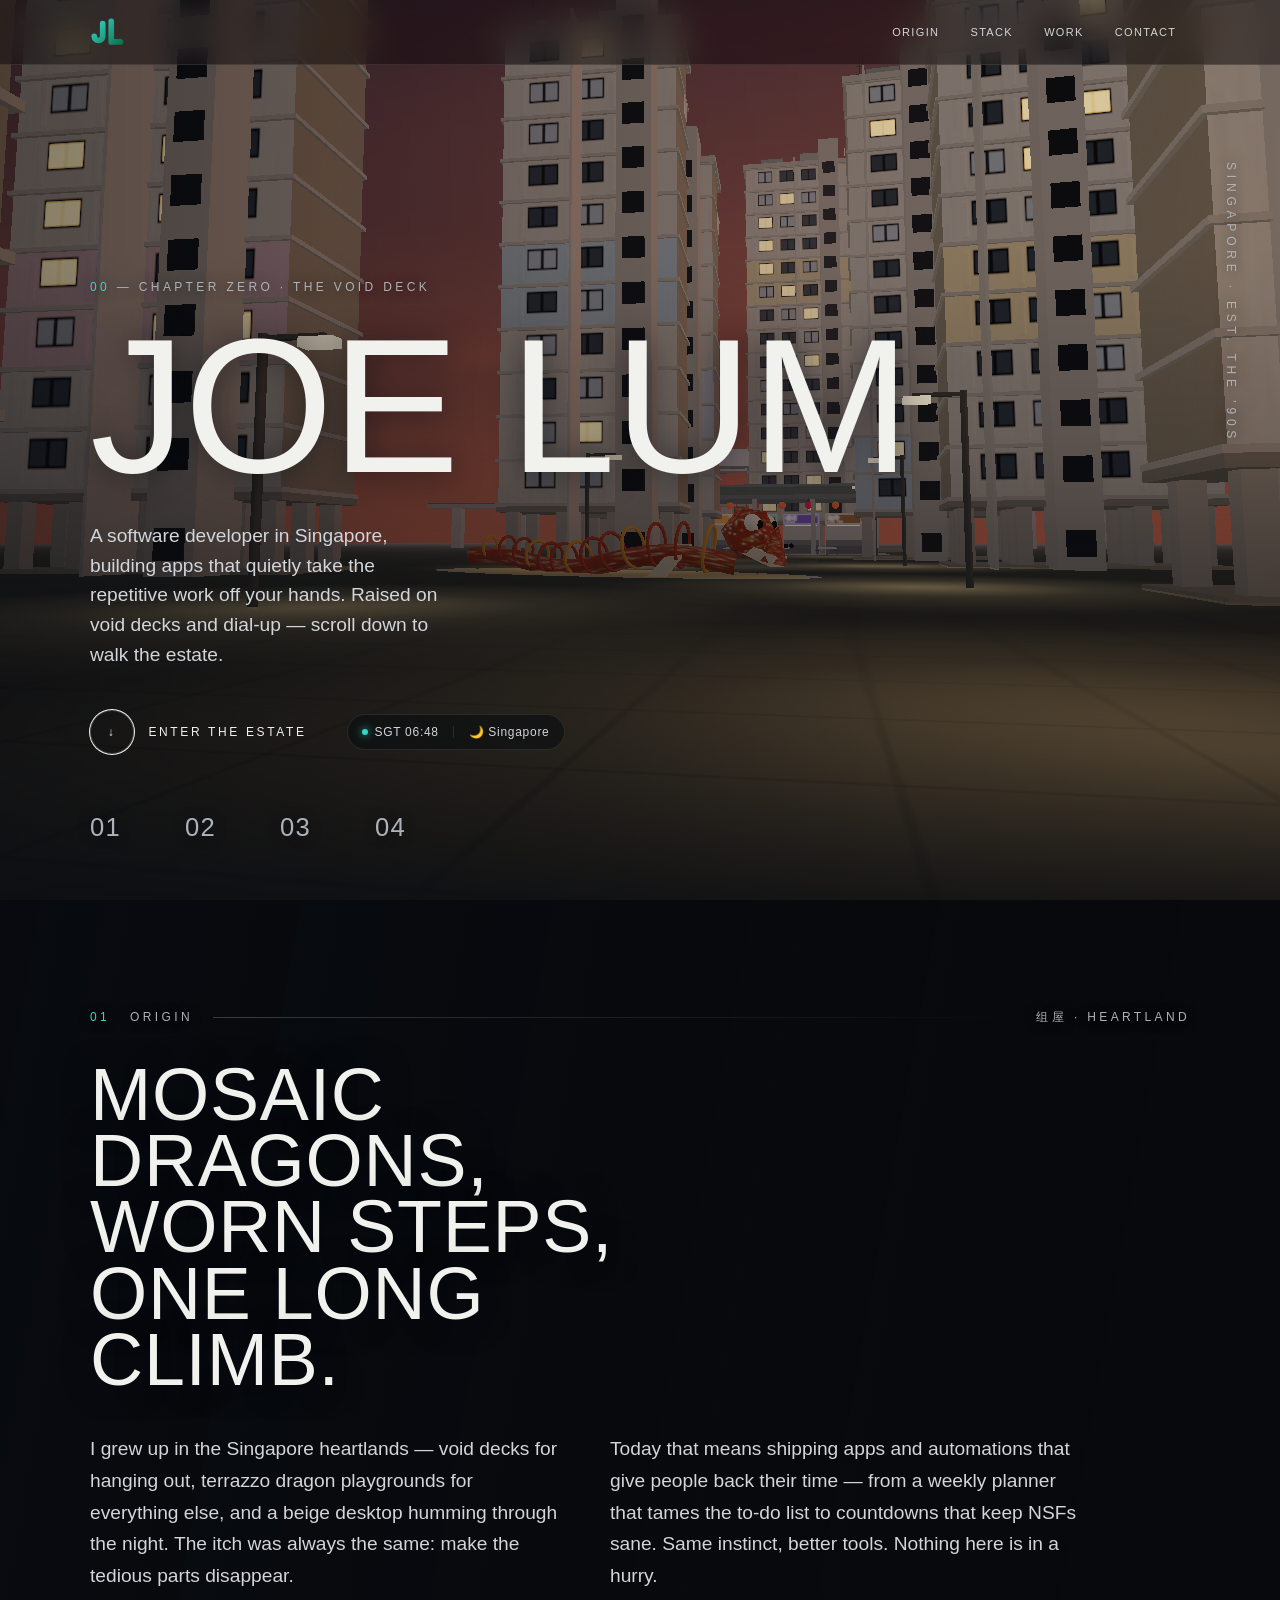
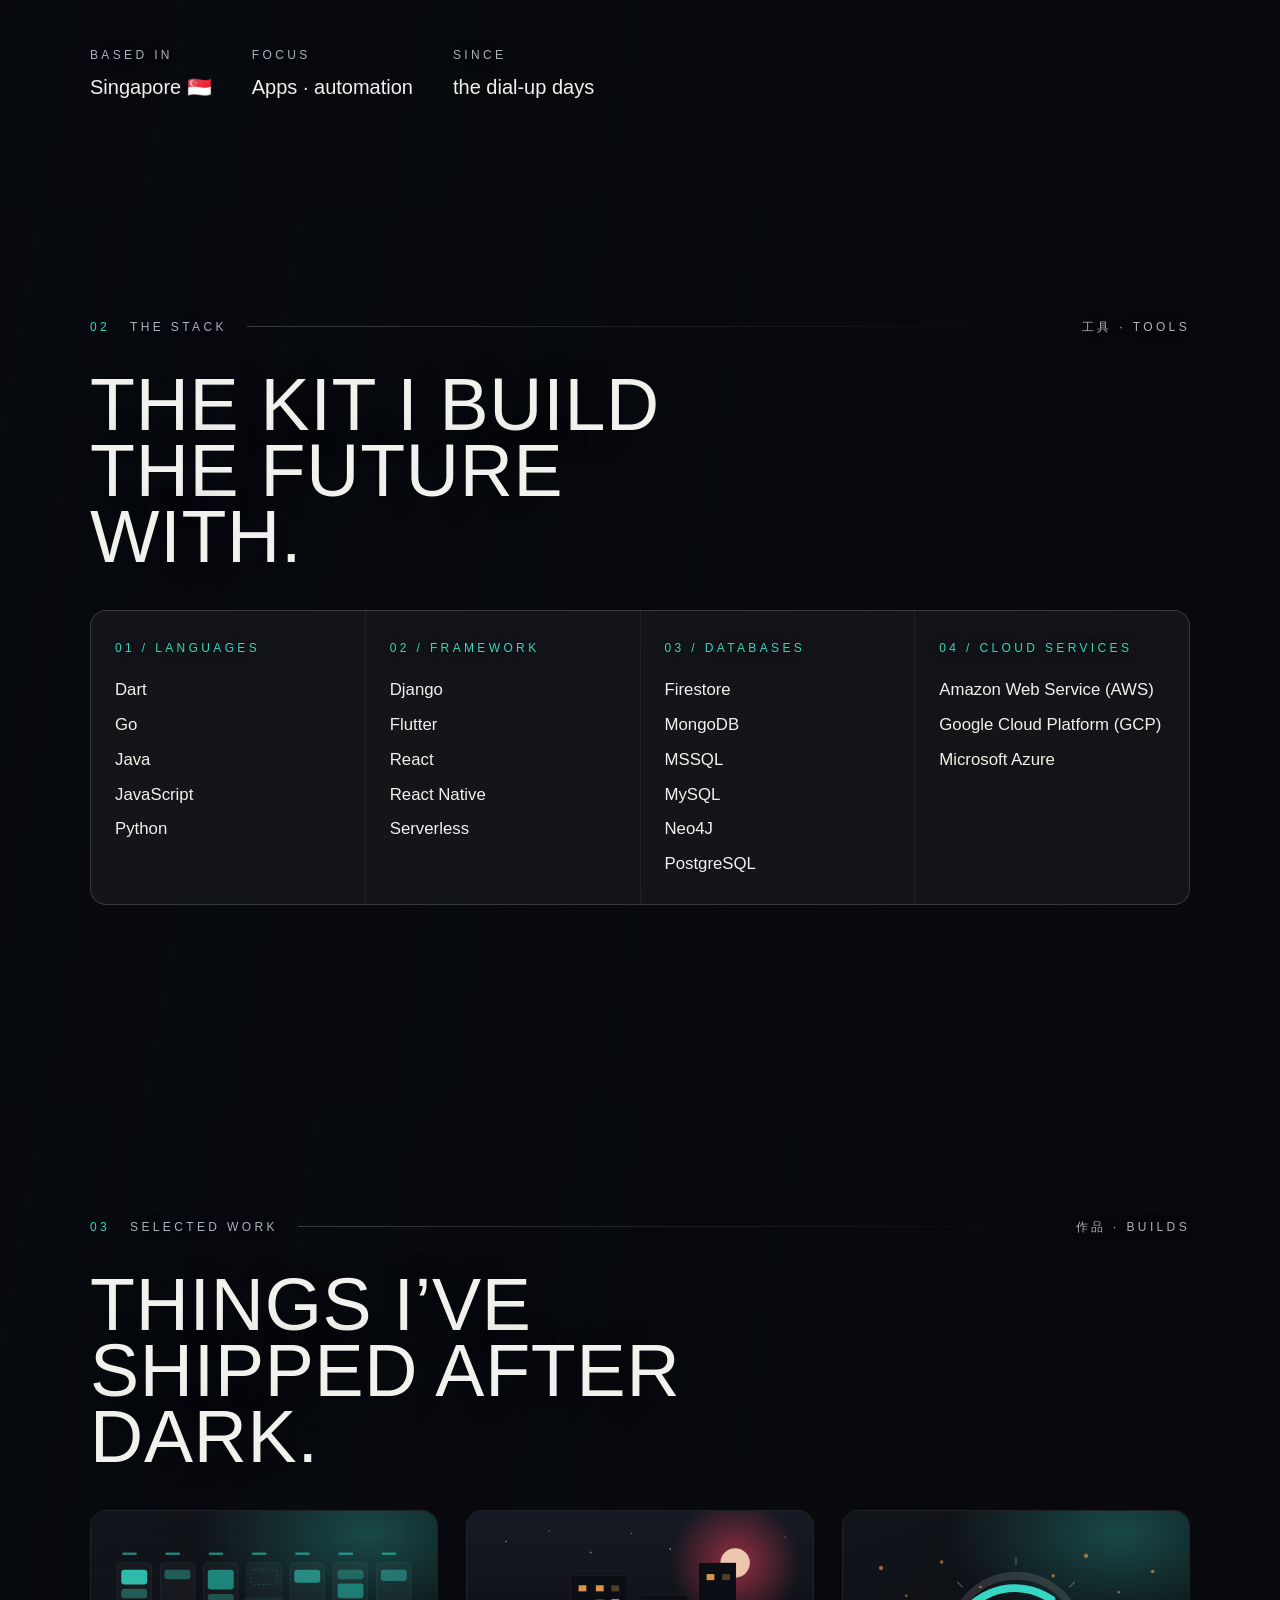
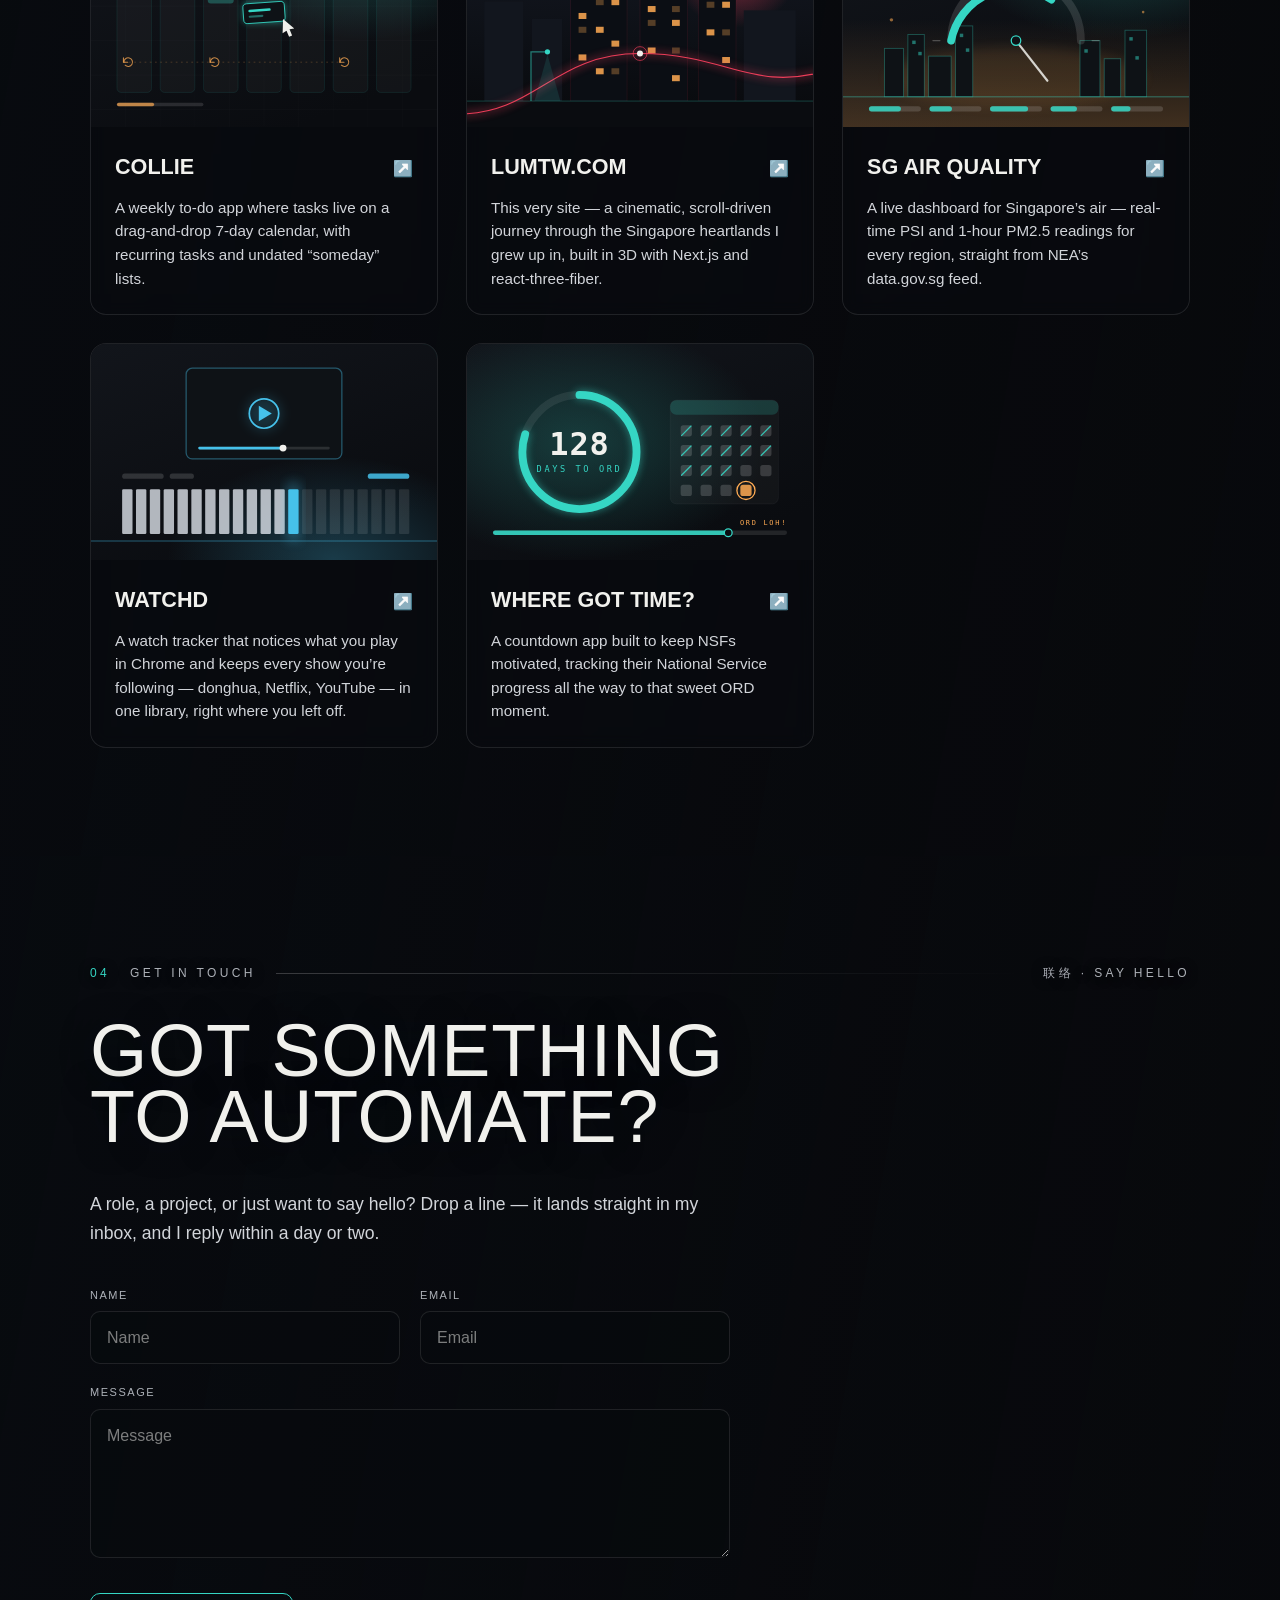
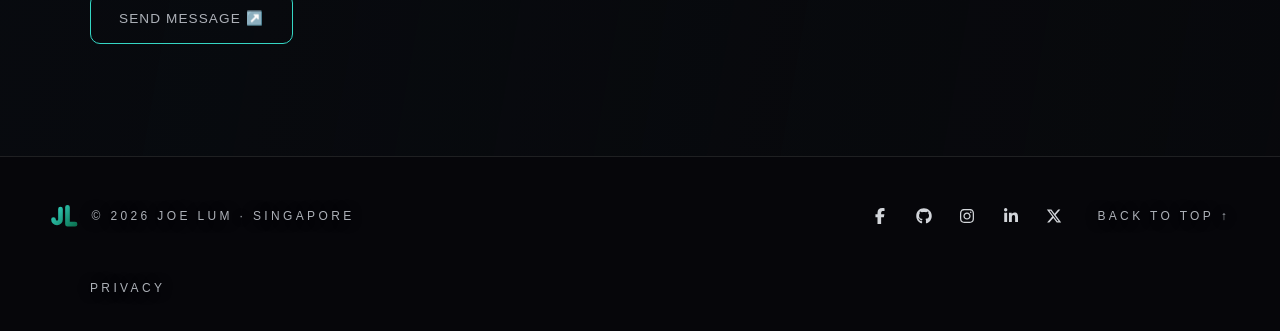
==== commit f2bbe779: "Automated update from source repo" ====
--- a/index.html
+++ b/index.html
@@ -1 +1 @@
-<!DOCTYPE html><html lang="en"><head><meta charSet="utf-8"/><meta name="viewport" content="width=device-width, initial-scale=1"/><link rel="preload" href="/_next/static/media/07a39a8a4660cc7c-s.p.0r6juujl39pe6.woff2" as="font" crossorigin="" type="font/woff2"/><link rel="preload" href="/_next/static/media/237858b39a32779d-s.p.2cyn07wtgehh0.woff2" as="font" crossorigin="" type="font/woff2"/><link rel="preload" href="/_next/static/media/605ce01b664af129-s.p.0wgildi0cnwt9.woff2" as="font" crossorigin="" type="font/woff2"/><link rel="preload" href="/_next/static/media/6e7755c9813efd51-s.p.0pan85mumqyf3.woff2" as="font" crossorigin="" type="font/woff2"/><link rel="stylesheet" href="/_next/static/chunks/1v-9eg9n2r5tg.css" data-precedence="next"/><link rel="preload" as="script" fetchPriority="low" href="/_next/static/chunks/1pcw6gskne7pf.js"/><script src="/_next/static/chunks/1wnov70f88xjy.js" async=""></script><script src="/_next/static/chunks/092r-mewpaf3q.js" async=""></script><script src="/_next/static/chunks/0c98xzjfks9hq.js" async=""></script><script src="/_next/static/chunks/turbopack-2u1d16houkiyo.js" async=""></script><script src="/_next/static/chunks/30nhyetzpeohx.js" async=""></script><script src="/_next/static/chunks/3g953f41wgiea.js" async=""></script><script src="/_next/static/chunks/31m-2cqp_01fg.js" async=""></script><script src="/_next/static/chunks/2tms1og7sox-8.js" async=""></script><script src="/_next/static/chunks/15rgu_l4-33qj.js" async=""></script><script src="/_next/static/chunks/1oen9jsfe7ngg.js" async=""></script><meta name="next-size-adjust" content=""/><title>Joe Lum — Software Developer</title><meta name="description" content="I’m a software developer living in Singapore who loves creating apps that make life easier by automating repetitive tasks and improving everyday experiences."/><meta name="application-name" content="Joe Lum"/><meta name="author" content="Joe Lum"/><meta name="keywords" content="Joe Lum,Software Developer,Singapore,Portfolio"/><meta name="creator" content="Joe Lum"/><link rel="canonical" href="https://lumtw.com/"/><meta property="og:title" content="Joe Lum — Software Developer"/><meta property="og:description" content="I’m a software developer living in Singapore who loves creating apps that make life easier by automating repetitive tasks and improving everyday experiences."/><meta property="og:url" content="https://lumtw.com/"/><meta property="og:site_name" content="Joe Lum"/><meta property="og:locale" content="en_SG"/><meta property="og:image" content="https://lumtw.com/og.jpg"/><meta property="og:image:width" content="1200"/><meta property="og:image:height" content="630"/><meta property="og:image:alt" content="A 3D Singapore HDB estate at golden hour"/><meta property="og:type" content="website"/><meta name="twitter:card" content="summary_large_image"/><meta name="twitter:creator" content="@lumtwj"/><meta name="twitter:title" content="Joe Lum — Software Developer"/><meta name="twitter:description" content="I’m a software developer living in Singapore who loves creating apps that make life easier by automating repetitive tasks and improving everyday experiences."/><meta name="twitter:image" content="https://lumtw.com/og.jpg"/><link rel="icon" href="/icon.svg?icon.1xjopr1339k_-.svg" sizes="any" type="image/svg+xml"/><script src="/_next/static/chunks/0cz1d0mv5g_q7.js" noModule=""></script></head><body class="T19VSG_variable _8Li5zG_variable -5dOoa_variable EgwAuW_variable"><div hidden=""><!--$--><!--/$--></div><script type="application/ld+json">{"@context":"https://schema.org","@graph":[{"@type":"Person","@id":"https://lumtw.com/#person","name":"Joe Lum","url":"https://lumtw.com/","jobTitle":"Software Developer","description":"I’m a software developer living in Singapore who loves creating apps that make life easier by automating repetitive tasks and improving everyday experiences.","address":{"@type":"PostalAddress","addressCountry":"SG"},"sameAs":["https://facebook.com/lumtwj","https://github.com/lumtwj","https://instagram.com/lumtwj","https://www.linkedin.com/in/joelum","https://x.com/lumtwj"]},{"@type":"WebSite","@id":"https://lumtw.com/#website","url":"https://lumtw.com/","name":"Joe Lum","inLanguage":"en-SG","publisher":{"@id":"https://lumtw.com/#person"}}]}</script><div data-nosnippet="true" aria-hidden="true" style="position:fixed;inset:0;z-index:9999;background:#06070a;display:flex;flex-direction:column;align-items:center;justify-content:center;gap:1.5rem;opacity:1"><svg width="72" height="72" viewBox="0 0 48 48" fill="none" aria-label="Joe Lum" role="img"><defs><linearGradient id="intro-grad" x1="6" y1="6" x2="44" y2="42" gradientUnits="userSpaceOnUse"><stop stop-color="#35d6c4"></stop><stop offset="1" stop-color="#0b7150"></stop></linearGradient></defs><g stroke="url(#intro-grad)" stroke-width="8" stroke-linecap="round" stroke-linejoin="round" fill="none"><path d="M18 12V30a6 6 0 0 1-12 0" pathLength="1" stroke-dashoffset="0" stroke-dasharray="0 1" style="opacity:0"></path><path d="M30 9V38H43" pathLength="1" stroke-dashoffset="0" stroke-dasharray="0 1" style="opacity:0"></path></g></svg><div style="width:min(340px, 70vw)"><div style="height:1px;background:rgba(255,255,255,0.14);position:relative;overflow:hidden"><div style="position:absolute;inset:0;transform-origin:left;background:var(--color-signal)"></div></div><div style="margin-top:0.9rem;display:flex;justify-content:space-between;font-family:var(--font-mono);font-size:11px;letter-spacing:0.2em;text-transform:uppercase;color:var(--fg-subtle)"><span>Warming the void-deck lights</span><span>0<!-- -->%</span></div></div><span style="font-family:var(--font-mono);font-size:10px;letter-spacing:0.3em;text-transform:uppercase;color:var(--fg-subtle);opacity:0.7">Singapore ·<!-- --> <!-- -->tonight</span></div><div aria-hidden="true" style="position:fixed;inset:0;z-index:-1;background:radial-gradient(50% 40% at 72% 20%, #ffbe7873 0%, transparent 55%),linear-gradient(180deg, #46567c 0%, #e6a45f 100%)"></div><header class="glass glass-nav" style="position:fixed;top:0;left:0;right:0;z-index:50;border-bottom:1px solid var(--glass-border)"><div class="shell" style="height:64px;display:flex;align-items:center;justify-content:space-between"><a aria-label="Home" href="/"><svg width="34" height="34" viewBox="0 0 48 48" fill="none" role="img" aria-label="Joe Lum"><defs><linearGradient id="logo-grad" x1="6" y1="6" x2="44" y2="42" gradientUnits="userSpaceOnUse"><stop stop-color="#35d6c4"></stop><stop offset="1" stop-color="#0b7150"></stop></linearGradient></defs><g stroke="url(#logo-grad)" stroke-width="8" stroke-linecap="round" stroke-linejoin="round" fill="none"><path d="M18 12V30a6 6 0 0 1-12 0"></path><path d="M30 9V38H43"></path></g></svg></a><nav style="display:flex;align-items:center;gap:0.25rem" class="nav-desktop"><button type="button" style="position:relative;padding:0.5rem 0.85rem;font-family:var(--font-mono);font-size:11px;letter-spacing:0.12em;text-transform:uppercase;color:var(--fg-muted);transition:color 0.18s ease">Origin</button><button type="button" style="position:relative;padding:0.5rem 0.85rem;font-family:var(--font-mono);font-size:11px;letter-spacing:0.12em;text-transform:uppercase;color:var(--fg-muted);transition:color 0.18s ease">Stack</button><button type="button" style="position:relative;padding:0.5rem 0.85rem;font-family:var(--font-mono);font-size:11px;letter-spacing:0.12em;text-transform:uppercase;color:var(--fg-muted);transition:color 0.18s ease">Work</button><button type="button" style="position:relative;padding:0.5rem 0.85rem;font-family:var(--font-mono);font-size:11px;letter-spacing:0.12em;text-transform:uppercase;color:var(--fg-muted);transition:color 0.18s ease">Contact</button></nav><button type="button" class="nav-mobile-toggle" aria-label="Open menu" aria-expanded="false" aria-controls="nav-mobile-menu" style="display:none;color:var(--fg);padding:8px"><svg stroke="currentColor" fill="none" stroke-width="2" viewBox="0 0 24 24" stroke-linecap="round" stroke-linejoin="round" height="20" width="20" xmlns="http://www.w3.org/2000/svg"><line x1="4" x2="20" y1="12" y2="12"></line><line x1="4" x2="20" y1="6" y2="6"></line><line x1="4" x2="20" y1="18" y2="18"></line></svg></button></div></header><main><section id="top" class="masthead-section" style="position:relative;min-height:100vh;display:flex;flex-direction:column;justify-content:flex-end;padding-bottom:clamp(2rem, 6vh, 4rem);scroll-margin-top:0"><span class="vertical-label" style="position:absolute;top:18%;right:clamp(1rem,4vw,2.5rem)">Singapore · est. the ’90s</span><div class="shell" style="width:100%"><p class="eyebrow" style="margin-bottom:1.5rem;opacity:0;transform:translateY(26px)"><span style="color:var(--color-signal)">00</span> — Chapter zero · the void deck</p><h1 class="display" style="font-size:clamp(3.4rem, 17vw, 12rem);letter-spacing:-0.01em;margin:0;opacity:0;transform:translateY(26px)">Joe Lum</h1><p style="margin-top:1.75rem;max-width:34ch;font-size:clamp(1rem, 1.5vw, 1.2rem);line-height:1.55;color:var(--fg-muted);opacity:0;transform:translateY(26px)">A software developer in Singapore, building apps that quietly take the repetitive work off your hands. Raised on void decks and dial-up — scroll down to walk the estate.</p><div style="margin-top:2.5rem;display:flex;flex-wrap:wrap;align-items:center;gap:1.5rem 2.5rem;opacity:0;transform:translateY(26px)"><button class="cta-round"><span class="ring" aria-hidden="true">↓</span>Enter the estate</button><div class="glass glass-pill" style="display:inline-flex;align-items:center;gap:0.9rem;padding:0.5rem 0.9rem;border-radius:999px;border:1px solid var(--border);font-family:var(--font-mono);font-size:12px;letter-spacing:0.06em;color:var(--fg-muted)"><span style="display:inline-flex;align-items:center;gap:0.4rem"><span style="width:6px;height:6px;border-radius:999px;background:var(--color-signal);box-shadow:0 0 8px var(--color-signal)"></span>SGT <!-- -->--:--</span><span style="width:1px;height:12px;background:var(--border)"></span><span>🌙<!-- --> <!-- -->Singapore</span></div></div><div style="margin-top:clamp(2rem, 6vh, 3.5rem);display:flex;gap:clamp(1.5rem, 6vw, 4rem);opacity:0;transform:translateY(26px)"><button class="eyebrow" style="font-size:clamp(1.1rem, 2.4vw, 1.6rem);font-family:var(--font-display);letter-spacing:0.05em;color:var(--fg-subtle)">01</button><button class="eyebrow" style="font-size:clamp(1.1rem, 2.4vw, 1.6rem);font-family:var(--font-display);letter-spacing:0.05em;color:var(--fg-subtle)">02</button><button class="eyebrow" style="font-size:clamp(1.1rem, 2.4vw, 1.6rem);font-family:var(--font-display);letter-spacing:0.05em;color:var(--fg-subtle)">03</button><button class="eyebrow" style="font-size:clamp(1.1rem, 2.4vw, 1.6rem);font-family:var(--font-display);letter-spacing:0.05em;color:var(--fg-subtle)">04</button></div></div></section><section id="origin" class="chapter-section" style="position:relative;scroll-margin-top:88px;min-height:100vh;padding:clamp(5rem, 12vh, 9rem) 0"><div class="shell"><div style="opacity:0;transform:translateY(22px)"><div style="display:flex;align-items:center;gap:1.25rem;margin-bottom:2.25rem"><span class="eyebrow" style="color:var(--color-signal)">01</span><span class="eyebrow">Origin</span><div class="hairline" style="flex:1"></div><span class="eyebrow">组屋 · heartland</span></div></div><div style="opacity:0;transform:translateY(22px)"><h2 class="display" style="font-size:clamp(2.4rem, 6vw, 4.6rem);max-width:16ch;margin-bottom:2.5rem">Mosaic dragons, worn steps, one long climb.</h2></div><div style="display:grid;gap:clamp(1.5rem, 4vw, 3rem);grid-template-columns:repeat(auto-fit, minmax(min(100%, 22rem), 1fr));max-width:62rem"><div style="opacity:0;transform:translateY(22px)"><p style="font-size:clamp(1.05rem,1.5vw,1.25rem);line-height:1.65;color:var(--fg-muted)">I grew up in the Singapore heartlands — void decks for hanging out, terrazzo dragon playgrounds for everything else, and a beige desktop humming through the night. The itch was always the same: make the tedious parts disappear.</p></div><div style="opacity:0;transform:translateY(22px)"><p style="font-size:clamp(1.05rem,1.5vw,1.25rem);line-height:1.65;color:var(--fg-muted)">Today that means shipping apps and automations that give people back their time — from a weekly planner that tames the to-do list to countdowns that keep NSFs sane. Same instinct, better tools. Nothing here is in a hurry.</p></div></div><div style="opacity:0;transform:translateY(22px)"><div style="margin-top:clamp(2.5rem, 6vh, 4rem);display:flex;flex-wrap:wrap;gap:2.5rem"><div><div class="eyebrow" style="margin-bottom:0.5rem">Based in</div><div style="font-family:var(--font-display);font-size:1.25rem">Singapore 🇸🇬</div></div><div><div class="eyebrow" style="margin-bottom:0.5rem">Focus</div><div style="font-family:var(--font-display);font-size:1.25rem">Apps · automation</div></div><div><div class="eyebrow" style="margin-bottom:0.5rem">Since</div><div style="font-family:var(--font-display);font-size:1.25rem">the dial-up days</div></div></div></div></div></section><section id="stack" class="chapter-section" style="position:relative;scroll-margin-top:88px;min-height:100vh;padding:clamp(5rem, 12vh, 9rem) 0"><div class="shell"><div style="opacity:0;transform:translateY(22px)"><div style="display:flex;align-items:center;gap:1.25rem;margin-bottom:2.25rem"><span class="eyebrow" style="color:var(--color-signal)">02</span><span class="eyebrow">The Stack</span><div class="hairline" style="flex:1"></div><span class="eyebrow">工具 · tools</span></div></div><div style="opacity:0;transform:translateY(22px)"><h2 class="display" style="font-size:clamp(2.4rem, 6vw, 4.6rem);max-width:16ch;margin-bottom:2.5rem">The kit I build the future with.</h2></div><div style="display:grid;gap:1px;grid-template-columns:repeat(auto-fit, minmax(min(100%, 16rem), 1fr));background:var(--border);border:1px solid var(--border);border-radius:var(--radius-card);overflow:hidden"><div style="opacity:0;transform:translateY(22px)"><div class="glass glass-panel" style="padding:1.75rem 1.5rem;height:100%"><div class="eyebrow" style="color:var(--color-signal);margin-bottom:1.25rem">01<!-- --> / <!-- -->Languages</div><ul style="list-style:none;display:grid;gap:0.6rem"><li style="font-family:var(--font-display);font-size:1.05rem;color:var(--fg)">Dart</li><li style="font-family:var(--font-display);font-size:1.05rem;color:var(--fg)">Go</li><li style="font-family:var(--font-display);font-size:1.05rem;color:var(--fg)">Java</li><li style="font-family:var(--font-display);font-size:1.05rem;color:var(--fg)">JavaScript</li><li style="font-family:var(--font-display);font-size:1.05rem;color:var(--fg)">Python</li></ul></div></div><div style="opacity:0;transform:translateY(22px)"><div class="glass glass-panel" style="padding:1.75rem 1.5rem;height:100%"><div class="eyebrow" style="color:var(--color-signal);margin-bottom:1.25rem">02<!-- --> / <!-- -->Framework</div><ul style="list-style:none;display:grid;gap:0.6rem"><li style="font-family:var(--font-display);font-size:1.05rem;color:var(--fg)">Django</li><li style="font-family:var(--font-display);font-size:1.05rem;color:var(--fg)">Flutter</li><li style="font-family:var(--font-display);font-size:1.05rem;color:var(--fg)">React</li><li style="font-family:var(--font-display);font-size:1.05rem;color:var(--fg)">React Native</li><li style="font-family:var(--font-display);font-size:1.05rem;color:var(--fg)">Serverless</li></ul></div></div><div style="opacity:0;transform:translateY(22px)"><div class="glass glass-panel" style="padding:1.75rem 1.5rem;height:100%"><div class="eyebrow" style="color:var(--color-signal);margin-bottom:1.25rem">03<!-- --> / <!-- -->Databases</div><ul style="list-style:none;display:grid;gap:0.6rem"><li style="font-family:var(--font-display);font-size:1.05rem;color:var(--fg)">Firestore</li><li style="font-family:var(--font-display);font-size:1.05rem;color:var(--fg)">MongoDB</li><li style="font-family:var(--font-display);font-size:1.05rem;color:var(--fg)">MSSQL</li><li style="font-family:var(--font-display);font-size:1.05rem;color:var(--fg)">MySQL</li><li style="font-family:var(--font-display);font-size:1.05rem;color:var(--fg)">Neo4J</li><li style="font-family:var(--font-display);font-size:1.05rem;color:var(--fg)">PostgreSQL</li></ul></div></div><div style="opacity:0;transform:translateY(22px)"><div class="glass glass-panel" style="padding:1.75rem 1.5rem;height:100%"><div class="eyebrow" style="color:var(--color-signal);margin-bottom:1.25rem">04<!-- --> / <!-- -->Cloud Services</div><ul style="list-style:none;display:grid;gap:0.6rem"><li style="font-family:var(--font-display);font-size:1.05rem;color:var(--fg)">Amazon Web Service (AWS)</li><li style="font-family:var(--font-display);font-size:1.05rem;color:var(--fg)">Google Cloud Platform (GCP)</li><li style="font-family:var(--font-display);font-size:1.05rem;color:var(--fg)">Microsoft Azure</li></ul></div></div></div></div></section><section id="work" class="chapter-section" style="position:relative;scroll-margin-top:88px;min-height:100vh;padding:clamp(5rem, 12vh, 9rem) 0"><div class="shell"><div style="opacity:0;transform:translateY(22px)"><div style="display:flex;align-items:center;gap:1.25rem;margin-bottom:2.25rem"><span class="eyebrow" style="color:var(--color-signal)">03</span><span class="eyebrow">Selected Work</span><div class="hairline" style="flex:1"></div><span class="eyebrow">作品 · builds</span></div></div><div style="opacity:0;transform:translateY(22px)"><h2 class="display" style="font-size:clamp(2.4rem, 6vw, 4.6rem);max-width:16ch;margin-bottom:2.5rem">Things I’ve shipped after dark.</h2></div><div style="display:grid;gap:clamp(1rem, 2.5vw, 1.75rem);grid-template-columns:repeat(auto-fit, minmax(min(100%, 20rem), 1fr))"><div style="opacity:0;transform:translateY(22px)"><a href="https://collie.lumtw.com" target="_blank" rel="noopener noreferrer" style="display:flex;flex-direction:column;height:100%;border-radius:var(--radius-card);border:1px solid var(--border);overflow:hidden" class="glass work-card"><div style="position:relative;aspect-ratio:16 / 10;background:radial-gradient(120% 90% at 80% 10%, color-mix(in oklab, var(--color-signal) 30%, transparent) 0%, transparent 55%),linear-gradient(160deg, #12151b 0%, #0a0c10 100%);display:grid;place-items:center"><img alt="" loading="lazy" decoding="async" data-nimg="fill" style="position:absolute;height:100%;width:100%;left:0;top:0;right:0;bottom:0;object-fit:cover;color:transparent" src="/projects/collie.svg"/><span class="display" style="position:relative;font-size:3.5rem;color:transparent;-webkit-text-stroke:1px var(--color-signal);opacity:0">01</span></div><div style="padding:1.5rem;display:flex;flex-direction:column;gap:0.75rem;flex:1"><div style="display:flex;align-items:baseline;justify-content:space-between;gap:1rem"><h3 style="font-family:var(--font-display);font-size:1.35rem;font-weight:600">COLLIE</h3><span aria-hidden="true" style="color:var(--color-signal);font-family:var(--font-mono)">↗</span></div><p style="color:var(--fg-muted);font-size:0.95rem;line-height:1.55">A weekly to-do app where tasks live on a drag-and-drop 7-day calendar, with recurring tasks and undated “someday” lists.</p></div></a></div><div style="opacity:0;transform:translateY(22px)"><a style="display:flex;flex-direction:column;height:100%;border-radius:var(--radius-card);border:1px solid var(--border);overflow:hidden" class="glass work-card" href="/projects/lumtwcom/"><div style="position:relative;aspect-ratio:16 / 10;background:radial-gradient(120% 90% at 80% 10%, color-mix(in oklab, var(--color-amber) 30%, transparent) 0%, transparent 55%),linear-gradient(160deg, #12151b 0%, #0a0c10 100%);display:grid;place-items:center"><img alt="" loading="lazy" decoding="async" data-nimg="fill" style="position:absolute;height:100%;width:100%;left:0;top:0;right:0;bottom:0;object-fit:cover;color:transparent" src="/projects/lumtwcom.svg"/><span class="display" style="position:relative;font-size:3.5rem;color:transparent;-webkit-text-stroke:1px var(--color-amber);opacity:0">02</span></div><div style="padding:1.5rem;display:flex;flex-direction:column;gap:0.75rem;flex:1"><div style="display:flex;align-items:baseline;justify-content:space-between;gap:1rem"><h3 style="font-family:var(--font-display);font-size:1.35rem;font-weight:600">LUMTW.COM</h3><span aria-hidden="true" style="color:var(--color-amber);font-family:var(--font-mono)">↗</span></div><p style="color:var(--fg-muted);font-size:0.95rem;line-height:1.55">This very site — a cinematic, scroll-driven journey through the Singapore heartlands I grew up in, built in 3D with Next.js and react-three-fiber.</p></div></a></div><div style="opacity:0;transform:translateY(22px)"><a href="https://sgair.lumtw.com" target="_blank" rel="noopener noreferrer" style="display:flex;flex-direction:column;height:100%;border-radius:var(--radius-card);border:1px solid var(--border);overflow:hidden" class="glass work-card"><div style="position:relative;aspect-ratio:16 / 10;background:radial-gradient(120% 90% at 80% 10%, color-mix(in oklab, var(--color-neon) 30%, transparent) 0%, transparent 55%),linear-gradient(160deg, #12151b 0%, #0a0c10 100%);display:grid;place-items:center"><img alt="" loading="lazy" decoding="async" data-nimg="fill" style="position:absolute;height:100%;width:100%;left:0;top:0;right:0;bottom:0;object-fit:cover;color:transparent" src="/projects/sgair.svg"/><span class="display" style="position:relative;font-size:3.5rem;color:transparent;-webkit-text-stroke:1px var(--color-neon);opacity:0">03</span></div><div style="padding:1.5rem;display:flex;flex-direction:column;gap:0.75rem;flex:1"><div style="display:flex;align-items:baseline;justify-content:space-between;gap:1rem"><h3 style="font-family:var(--font-display);font-size:1.35rem;font-weight:600">SG AIR QUALITY</h3><span aria-hidden="true" style="color:var(--color-neon);font-family:var(--font-mono)">↗</span></div><p style="color:var(--fg-muted);font-size:0.95rem;line-height:1.55">A live dashboard for Singapore’s air — real-time PSI and 1-hour PM2.5 readings for every region, straight from NEA’s data.gov.sg feed.</p></div></a></div><div style="opacity:0;transform:translateY(22px)"><a href="https://watchd.lumtw.com" target="_blank" rel="noopener noreferrer" style="display:flex;flex-direction:column;height:100%;border-radius:var(--radius-card);border:1px solid var(--border);overflow:hidden" class="glass work-card"><div style="position:relative;aspect-ratio:16 / 10;background:radial-gradient(120% 90% at 80% 10%, color-mix(in oklab, var(--color-signal) 30%, transparent) 0%, transparent 55%),linear-gradient(160deg, #12151b 0%, #0a0c10 100%);display:grid;place-items:center"><img alt="" loading="lazy" decoding="async" data-nimg="fill" style="position:absolute;height:100%;width:100%;left:0;top:0;right:0;bottom:0;object-fit:cover;color:transparent" src="/projects/watchd.svg"/><span class="display" style="position:relative;font-size:3.5rem;color:transparent;-webkit-text-stroke:1px var(--color-signal);opacity:0">04</span></div><div style="padding:1.5rem;display:flex;flex-direction:column;gap:0.75rem;flex:1"><div style="display:flex;align-items:baseline;justify-content:space-between;gap:1rem"><h3 style="font-family:var(--font-display);font-size:1.35rem;font-weight:600">WATCHD</h3><span aria-hidden="true" style="color:var(--color-signal);font-family:var(--font-mono)">↗</span></div><p style="color:var(--fg-muted);font-size:0.95rem;line-height:1.55">A watch tracker that notices what you play in Chrome and keeps every show you’re following — donghua, Netflix, YouTube — in one library, right where you left off.</p></div></a></div><div style="opacity:0;transform:translateY(22px)"><a href="https://play.google.com/store/apps/details?id=com.mOcentury.wgt" target="_blank" rel="noopener noreferrer" style="display:flex;flex-direction:column;height:100%;border-radius:var(--radius-card);border:1px solid var(--border);overflow:hidden" class="glass work-card"><div style="position:relative;aspect-ratio:16 / 10;background:radial-gradient(120% 90% at 80% 10%, color-mix(in oklab, var(--color-signal) 30%, transparent) 0%, transparent 55%),linear-gradient(160deg, #12151b 0%, #0a0c10 100%);display:grid;place-items:center"><img alt="" loading="lazy" decoding="async" data-nimg="fill" style="position:absolute;height:100%;width:100%;left:0;top:0;right:0;bottom:0;object-fit:cover;color:transparent" src="/projects/where-got-time.svg"/><span class="display" style="position:relative;font-size:3.5rem;color:transparent;-webkit-text-stroke:1px var(--color-signal);opacity:0">05</span></div><div style="padding:1.5rem;display:flex;flex-direction:column;gap:0.75rem;flex:1"><div style="display:flex;align-items:baseline;justify-content:space-between;gap:1rem"><h3 style="font-family:var(--font-display);font-size:1.35rem;font-weight:600">WHERE GOT TIME?</h3><span aria-hidden="true" style="color:var(--color-signal);font-family:var(--font-mono)">↗</span></div><p style="color:var(--fg-muted);font-size:0.95rem;line-height:1.55">A countdown app built to keep NSFs motivated, tracking their National Service progress all the way to that sweet ORD moment.</p></div></a></div></div></div></section><section id="contact" class="chapter-section" style="position:relative;scroll-margin-top:88px;min-height:100vh;padding:clamp(5rem, 12vh, 9rem) 0"><div class="shell"><div style="opacity:0;transform:translateY(22px)"><div style="display:flex;align-items:center;gap:1.25rem;margin-bottom:2.25rem"><span class="eyebrow" style="color:var(--color-signal)">04</span><span class="eyebrow">Get in touch</span><div class="hairline" style="flex:1"></div><span class="eyebrow">联络 · say hello</span></div></div><div style="opacity:0;transform:translateY(22px)"><h2 class="display" style="font-size:clamp(2.4rem, 6vw, 4.6rem);max-width:16ch;margin-bottom:2.5rem">Got something to automate?</h2></div><div style="max-width:40rem"><div style="opacity:0;transform:translateY(22px)"><p style="color:var(--fg-muted);font-size:1.1rem;line-height:1.6;margin-bottom:2.5rem">A role, a project, or just want to say hello? Drop a line — it lands straight in my inbox, and I reply within a day or two.</p></div><div style="opacity:0;transform:translateY(22px)"><form noValidate=""><div style="display:grid;gap:1.25rem;grid-template-columns:repeat(auto-fit, minmax(min(100%, 12rem), 1fr))"><div><label style="display:block;font-family:var(--font-mono);font-size:11px;letter-spacing:0.14em;text-transform:uppercase;color:var(--fg-subtle);margin-bottom:0.5rem" for="c-name">Name</label><input id="c-name" style="width:100%;background:rgba(8,10,14,0.6);border:1px solid var(--border);border-radius:var(--radius-control);padding:0.85rem 1rem;color:var(--fg);font-family:var(--font-body);font-size:1rem;outline:none" placeholder="Name" value=""/></div><div><label style="display:block;font-family:var(--font-mono);font-size:11px;letter-spacing:0.14em;text-transform:uppercase;color:var(--fg-subtle);margin-bottom:0.5rem" for="c-email">Email</label><input id="c-email" type="email" placeholder="Email" style="width:100%;background:rgba(8,10,14,0.6);border:1px solid var(--border);border-radius:var(--radius-control);padding:0.85rem 1rem;color:var(--fg);font-family:var(--font-body);font-size:1rem;outline:none;border-color:var(--border)" value=""/></div></div><input tabindex="-1" autoComplete="off" aria-hidden="true" style="position:absolute;left:-9999px;width:1px;height:1px;opacity:0;pointer-events:none" value=""/><div style="margin-top:1.25rem"><label style="display:block;font-family:var(--font-mono);font-size:11px;letter-spacing:0.14em;text-transform:uppercase;color:var(--fg-subtle);margin-bottom:0.5rem" for="c-msg">Message</label><textarea id="c-msg" rows="5" placeholder="Message" style="width:100%;background:rgba(8,10,14,0.6);border:1px solid var(--border);border-radius:var(--radius-control);padding:0.85rem 1rem;color:var(--fg);font-family:var(--font-body);font-size:1rem;outline:none;resize:vertical"></textarea></div><div style="margin-top:1.75rem;display:flex;align-items:center;gap:1.5rem;flex-wrap:wrap"><button type="submit" disabled="" style="font-family:var(--font-mono);font-size:0.85rem;letter-spacing:0.08em;text-transform:uppercase;padding:0.9rem 1.75rem;border-radius:var(--radius-control);border:1px solid var(--color-signal);background:transparent;color:var(--fg-subtle);cursor:not-allowed;opacity:1;transition:all 0.2s ease">Send message ↗</button></div></form></div></div></div></section><!--$--><!--/$--></main><footer class="glass glass-footer" style="position:relative;border-top:1px solid var(--border)"><div class="shell" style="padding:2.5rem 0;display:flex;flex-wrap:wrap;align-items:center;justify-content:space-between;gap:1.5rem"><div style="display:flex;align-items:center;gap:0.85rem"><svg width="28" height="28" viewBox="0 0 48 48" fill="none" role="img" aria-label="Joe Lum"><defs><linearGradient id="logo-grad" x1="6" y1="6" x2="44" y2="42" gradientUnits="userSpaceOnUse"><stop stop-color="#35d6c4"></stop><stop offset="1" stop-color="#0b7150"></stop></linearGradient></defs><g stroke="url(#logo-grad)" stroke-width="8" stroke-linecap="round" stroke-linejoin="round" fill="none"><path d="M18 12V30a6 6 0 0 1-12 0"></path><path d="M30 9V38H43"></path></g></svg><span class="eyebrow">© <!-- -->2026<!-- --> Joe Lum · Singapore</span></div><div style="display:flex;align-items:center;gap:1.5rem"><div style="display:flex;gap:0.35rem"><a href="https://facebook.com/lumtwj" target="_blank" rel="noopener noreferrer" aria-label="Facebook" class="social-btn" style="display:grid;place-items:center;width:38px;height:38px;border-radius:999px;color:var(--fg-muted);transition:color 0.18s ease, background 0.18s ease"><svg stroke="currentColor" fill="currentColor" stroke-width="0" viewBox="0 0 320 512" height="1em" width="1em" xmlns="http://www.w3.org/2000/svg"><path d="M80 299.3V512H196V299.3h86.5l18-97.8H196V166.9c0-51.7 20.3-71.5 72.7-71.5c16.3 0 29.4 .4 37 1.2V7.9C291.4 4 256.4 0 236.2 0C129.3 0 80 50.5 80 159.4v42.1H14v97.8H80z"></path></svg></a><a href="https://github.com/lumtwj" target="_blank" rel="noopener noreferrer" aria-label="GitHub" class="social-btn" style="display:grid;place-items:center;width:38px;height:38px;border-radius:999px;color:var(--fg-muted);transition:color 0.18s ease, background 0.18s ease"><svg stroke="currentColor" fill="currentColor" stroke-width="0" viewBox="0 0 496 512" height="1em" width="1em" xmlns="http://www.w3.org/2000/svg"><path d="M165.9 397.4c0 2-2.3 3.6-5.2 3.6-3.3.3-5.6-1.3-5.6-3.6 0-2 2.3-3.6 5.2-3.6 3-.3 5.6 1.3 5.6 3.6zm-31.1-4.5c-.7 2 1.3 4.3 4.3 4.9 2.6 1 5.6 0 6.2-2s-1.3-4.3-4.3-5.2c-2.6-.7-5.5.3-6.2 2.3zm44.2-1.7c-2.9.7-4.9 2.6-4.6 4.9.3 2 2.9 3.3 5.9 2.6 2.9-.7 4.9-2.6 4.6-4.6-.3-1.9-3-3.2-5.9-2.9zM244.8 8C106.1 8 0 113.3 0 252c0 110.9 69.8 205.8 169.5 239.2 12.8 2.3 17.3-5.6 17.3-12.1 0-6.2-.3-40.4-.3-61.4 0 0-70 15-84.7-29.8 0 0-11.4-29.1-27.8-36.6 0 0-22.9-15.7 1.6-15.4 0 0 24.9 2 38.6 25.8 21.9 38.6 58.6 27.5 72.9 20.9 2.3-16 8.8-27.1 16-33.7-55.9-6.2-112.3-14.3-112.3-110.5 0-27.5 7.6-41.3 23.6-58.9-2.6-6.5-11.1-33.3 2.6-67.9 20.9-6.5 69 27 69 27 20-5.6 41.5-8.5 62.8-8.5s42.8 2.9 62.8 8.5c0 0 48.1-33.6 69-27 13.7 34.7 5.2 61.4 2.6 67.9 16 17.7 25.8 31.5 25.8 58.9 0 96.5-58.9 104.2-114.8 110.5 9.2 7.9 17 22.9 17 46.4 0 33.7-.3 75.4-.3 83.6 0 6.5 4.6 14.4 17.3 12.1C428.2 457.8 496 362.9 496 252 496 113.3 383.5 8 244.8 8zM97.2 352.9c-1.3 1-1 3.3.7 5.2 1.6 1.6 3.9 2.3 5.2 1 1.3-1 1-3.3-.7-5.2-1.6-1.6-3.9-2.3-5.2-1zm-10.8-8.1c-.7 1.3.3 2.9 2.3 3.9 1.6 1 3.6.7 4.3-.7.7-1.3-.3-2.9-2.3-3.9-2-.6-3.6-.3-4.3.7zm32.4 35.6c-1.6 1.3-1 4.3 1.3 6.2 2.3 2.3 5.2 2.6 6.5 1 1.3-1.3.7-4.3-1.3-6.2-2.2-2.3-5.2-2.6-6.5-1zm-11.4-14.7c-1.6 1-1.6 3.6 0 5.9 1.6 2.3 4.3 3.3 5.6 2.3 1.6-1.3 1.6-3.9 0-6.2-1.4-2.3-4-3.3-5.6-2z"></path></svg></a><a href="https://instagram.com/lumtwj" target="_blank" rel="noopener noreferrer" aria-label="Instagram" class="social-btn" style="display:grid;place-items:center;width:38px;height:38px;border-radius:999px;color:var(--fg-muted);transition:color 0.18s ease, background 0.18s ease"><svg stroke="currentColor" fill="currentColor" stroke-width="0" viewBox="0 0 448 512" height="1em" width="1em" xmlns="http://www.w3.org/2000/svg"><path d="M224.1 141c-63.6 0-114.9 51.3-114.9 114.9s51.3 114.9 114.9 114.9S339 319.5 339 255.9 287.7 141 224.1 141zm0 189.6c-41.1 0-74.7-33.5-74.7-74.7s33.5-74.7 74.7-74.7 74.7 33.5 74.7 74.7-33.6 74.7-74.7 74.7zm146.4-194.3c0 14.9-12 26.8-26.8 26.8-14.9 0-26.8-12-26.8-26.8s12-26.8 26.8-26.8 26.8 12 26.8 26.8zm76.1 27.2c-1.7-35.9-9.9-67.7-36.2-93.9-26.2-26.2-58-34.4-93.9-36.2-37-2.1-147.9-2.1-184.9 0-35.8 1.7-67.6 9.9-93.9 36.1s-34.4 58-36.2 93.9c-2.1 37-2.1 147.9 0 184.9 1.7 35.9 9.9 67.7 36.2 93.9s58 34.4 93.9 36.2c37 2.1 147.9 2.1 184.9 0 35.9-1.7 67.7-9.9 93.9-36.2 26.2-26.2 34.4-58 36.2-93.9 2.1-37 2.1-147.8 0-184.8zM398.8 388c-7.8 19.6-22.9 34.7-42.6 42.6-29.5 11.7-99.5 9-132.1 9s-102.7 2.6-132.1-9c-19.6-7.8-34.7-22.9-42.6-42.6-11.7-29.5-9-99.5-9-132.1s-2.6-102.7 9-132.1c7.8-19.6 22.9-34.7 42.6-42.6 29.5-11.7 99.5-9 132.1-9s102.7-2.6 132.1 9c19.6 7.8 34.7 22.9 42.6 42.6 11.7 29.5 9 99.5 9 132.1s2.7 102.7-9 132.1z"></path></svg></a><a href="https://www.linkedin.com/in/joelum" target="_blank" rel="noopener noreferrer" aria-label="LinkedIn" class="social-btn" style="display:grid;place-items:center;width:38px;height:38px;border-radius:999px;color:var(--fg-muted);transition:color 0.18s ease, background 0.18s ease"><svg stroke="currentColor" fill="currentColor" stroke-width="0" viewBox="0 0 448 512" height="1em" width="1em" xmlns="http://www.w3.org/2000/svg"><path d="M100.28 448H7.4V148.9h92.88zM53.79 108.1C24.09 108.1 0 83.5 0 53.8a53.79 53.79 0 0 1 107.58 0c0 29.7-24.1 54.3-53.79 54.3zM447.9 448h-92.68V302.4c0-34.7-.7-79.2-48.29-79.2-48.29 0-55.69 37.7-55.69 76.7V448h-92.78V148.9h89.08v40.8h1.3c12.4-23.5 42.69-48.3 87.88-48.3 94 0 111.28 61.9 111.28 142.3V448z"></path></svg></a><a href="https://x.com/lumtwj" target="_blank" rel="noopener noreferrer" aria-label="X" class="social-btn" style="display:grid;place-items:center;width:38px;height:38px;border-radius:999px;color:var(--fg-muted);transition:color 0.18s ease, background 0.18s ease"><svg stroke="currentColor" fill="currentColor" stroke-width="0" viewBox="0 0 512 512" height="1em" width="1em" xmlns="http://www.w3.org/2000/svg"><path d="M389.2 48h70.6L305.6 224.2 487 464H345L233.7 318.6 106.5 464H35.8L200.7 275.5 26.8 48H172.4L272.9 180.9 389.2 48zM364.4 421.8h39.1L151.1 88h-42L364.4 421.8z"></path></svg></a></div><button class="eyebrow" style="display:inline-flex;align-items:center;gap:0.5rem">Back to top ↑</button></div></div><div class="shell" style="padding-bottom:2rem"><a class="eyebrow" style="color:var(--fg-subtle)" href="/privacy/">Privacy</a></div></footer><script id="_R_">(globalThis["TURBOPACK"] || (globalThis["TURBOPACK"] = [])).push({"otherChunks":["static/chunks/1pcw6gskne7pf.js","static/chunks/1wnov70f88xjy.js","static/chunks/092r-mewpaf3q.js","static/chunks/0c98xzjfks9hq.js"],"runtimeModuleIds":[94553]});</script><script src="/_next/static/chunks/1pcw6gskne7pf.js" async=""></script><script>(self.__next_f=self.__next_f||[]).push([0])</script><script>self.__next_f.push([1,"1:\"$Sreact.fragment\"\n2:\"/_next/static/chunks/30nhyetzpeohx.js\"\n3:\"/_next/static/chunks/3g953f41wgiea.js\"\n4:\"/_next/static/chunks/31m-2cqp_01fg.js\"\n5:\"/_next/static/chunks/2tms1og7sox-8.js\"\n6:\"/_next/static/chunks/15rgu_l4-33qj.js\"\n7:I[92428,[\"$2\",\"$3\",\"$4\",\"$5\",\"$6\"],\"default\"]\n8:I[52157,[\"$2\",\"$3\",\"$4\",\"$5\",\"$6\"],\"PreloadChunks\"]\na:I[84352,[\"$2\",\"$3\",\"$4\",\"$5\",\"$6\"],\"default\"]\nb:I[51572,[\"$2\",\"$3\",\"$4\",\"$5\",\"$6\"],\"default\"]\nc:I[39756,[\"$2\",\"$3\",\"$4\",\"$5\",\"$6\"],\"default\"]\nd:I[37457,[\"$2\",\"$3\",\"$4\",\"$5\",\"$6\"],\"default\"]\ne:I[22016,[\"$2\",\"$3\",\"$4\",\"$5\",\"$6\"],\"\"]\nf:I[17656,[\"$2\",\"$3\",\"$4\",\"$5\",\"$6\"],\"default\"]\n11:\"/_next/static/chunks/1oen9jsfe7ngg.js\"\n12:I[49028,[\"$2\",\"$3\",\"$4\",\"$5\",\"$6\",\"$11\"],\"default\"]\n13:I[32517,[\"$2\",\"$3\",\"$4\",\"$5\",\"$6\",\"$11\"],\"default\"]\n14:I[12171,[\"$2\",\"$3\",\"$4\",\"$5\",\"$6\",\"$11\"],\"default\"]\n15:I[55134,[\"$2\",\"$3\",\"$4\",\"$5\",\"$6\",\"$11\"],\"default\"]\n19:\"ViewportBoundary\"\n1a:I[97367,[\"$2\",\"$3\",\"$4\",\"$5\",\"$6\"],\"$19\"]\n1c:\"MetadataBoundary\"\n1d:I[97367,[\"$2\",\"$3\",\"$4\",\"$5\",\"$6\"],\"$1c\"]\n1e:\"$Sreact.suspense\"\n20:I[68027,[\"$2\",\"$3\",\"$4\",\"$5\",\"$6\"],\"default\",1]\n:HL[\"/_next/static/chunks/1v-9eg9n2r5tg.css\",\"style\"]\n:HL[\"/_next/static/media/07a39a8a4660cc7c-s.p.0r6juujl39pe6.woff2\",\"font\",{\"crossOrigin\":\"\",\"type\":\"font/woff2\"}]\n:HL[\"/_next/static/media/237858b39a32779d-s.p.2cyn07wtgehh0.woff2\",\"font\",{\"crossOrigin\":\"\",\"type\":\"font/woff2\"}]\n:HL[\"/_next/static/media/605ce01b664af129-s.p.0wgildi0cnwt9.woff2\",\"font\",{\"crossOrigin\":\"\",\"type\":\"font/woff2\"}]\n:HL[\"/_next/static/media/6e7755c9813efd51-s.p.0pan85mumqyf3.woff2\",\"font\",{\"crossOrigin\":\"\",\"type\":\"font/woff2\"}]\n"])</script><script>self.__next_f.push([1,"10:[[\"children\",{\"s\":\"__PAGE__\",\"h\":512,\"d\":{\"r\":[\"$\",\"$1\",\"c\",{\"children\":[[[\"$\",\"$L12\",null,{}],[\"$\",\"$L13\",null,{}],[\"$\",\"$L14\",null,{\"data\":[{\"title\":\"Languages\",\"items\":[\"Dart\",\"Go\",\"Java\",\"JavaScript\",\"Python\"]},{\"title\":\"Framework\",\"items\":[\"Django\",\"Flutter\",\"React\",\"React Native\",\"Serverless\"]},{\"title\":\"Databases\",\"items\":[\"Firestore\",\"MongoDB\",\"MSSQL\",\"MySQL\",\"Neo4J\",\"PostgreSQL\"]},{\"title\":\"Cloud Services\",\"items\":[\"Amazon Web Service (AWS)\",\"Google Cloud Platform (GCP)\",\"Microsoft Azure\"]}]}],[\"$\",\"$L15\",null,{\"data\":[{\"title\":\"COLLIE\",\"description\":\"A weekly to-do app where tasks live on a drag-and-drop 7-day calendar, with recurring tasks and undated “someday” lists.\",\"url\":\"https://collie.lumtw.com\",\"image\":\"/projects/collie.svg\"},{\"title\":\"LUMTW.COM\",\"seoTitle\":\"This site — 3D Singapore heartlands\",\"description\":\"This very site — a cinematic, scroll-driven journey through the Singapore heartlands I grew up in, built in 3D with Next.js and react-three-fiber.\",\"url\":\"/projects/lumtwcom\",\"image\":\"/projects/lumtwcom.svg\"},{\"title\":\"SG AIR QUALITY\",\"description\":\"A live dashboard for Singapore’s air — real-time PSI and 1-hour PM2.5 readings for every region, straight from NEA’s data.gov.sg feed.\",\"url\":\"https://sgair.lumtw.com\",\"image\":\"/projects/sgair.svg\"},{\"title\":\"WATCHD\",\"description\":\"A watch tracker that notices what you play in Chrome and keeps every show you’re following — donghua, Netflix, YouTube — in one library, right where you left off.\",\"url\":\"https://watchd.lumtw.com\",\"image\":\"/projects/watchd.svg\"},{\"title\":\"WHERE GOT TIME?\",\"description\":\"A countdown app built to keep NSFs motivated, tracking their National Service progress all the way to that sweet ORD moment.\",\"url\":\"https://play.google.com/store/apps/details?id=com.mOcentury.wgt\",\"image\":\"/projects/where-got-time.svg\"}]}],\"$L16\"],[\"$L17\"],\"$L18\"]}],\"p\":false,\"v\":null}}]]\n"])</script><script>self.__next_f.push([1,"0:{\"P\":null,\"c\":[\"\",\"\"],\"q\":\"\",\"i\":false,\"t\":{\"t\":{\"s\":\"\",\"h\":528,\"d\":{\"r\":[\"$\",\"$1\",\"c\",{\"children\":[[[\"$\",\"link\",\"0\",{\"rel\":\"stylesheet\",\"href\":\"/_next/static/chunks/1v-9eg9n2r5tg.css\",\"precedence\":\"next\",\"crossOrigin\":\"$undefined\",\"nonce\":\"$undefined\"}],[\"$\",\"script\",\"script-0\",{\"src\":\"/_next/static/chunks/30nhyetzpeohx.js\",\"async\":true,\"nonce\":\"$undefined\"}],[\"$\",\"script\",\"script-1\",{\"src\":\"/_next/static/chunks/3g953f41wgiea.js\",\"async\":true,\"nonce\":\"$undefined\"}],[\"$\",\"script\",\"script-2\",{\"src\":\"/_next/static/chunks/31m-2cqp_01fg.js\",\"async\":true,\"nonce\":\"$undefined\"}],[\"$\",\"script\",\"script-3\",{\"src\":\"/_next/static/chunks/2tms1og7sox-8.js\",\"async\":true,\"nonce\":\"$undefined\"}],[\"$\",\"script\",\"script-4\",{\"src\":\"/_next/static/chunks/15rgu_l4-33qj.js\",\"async\":true,\"nonce\":\"$undefined\"}]],[\"$\",\"html\",null,{\"lang\":\"en\",\"suppressHydrationWarning\":true,\"children\":[\"$\",\"body\",null,{\"className\":\"T19VSG_variable _8Li5zG_variable -5dOoa_variable EgwAuW_variable\",\"children\":[[\"$\",\"script\",null,{\"type\":\"application/ld+json\",\"dangerouslySetInnerHTML\":{\"__html\":\"{\\\"@context\\\":\\\"https://schema.org\\\",\\\"@graph\\\":[{\\\"@type\\\":\\\"Person\\\",\\\"@id\\\":\\\"https://lumtw.com/#person\\\",\\\"name\\\":\\\"Joe Lum\\\",\\\"url\\\":\\\"https://lumtw.com/\\\",\\\"jobTitle\\\":\\\"Software Developer\\\",\\\"description\\\":\\\"I’m a software developer living in Singapore who loves creating apps that make life easier by automating repetitive tasks and improving everyday experiences.\\\",\\\"address\\\":{\\\"@type\\\":\\\"PostalAddress\\\",\\\"addressCountry\\\":\\\"SG\\\"},\\\"sameAs\\\":[\\\"https://facebook.com/lumtwj\\\",\\\"https://github.com/lumtwj\\\",\\\"https://instagram.com/lumtwj\\\",\\\"https://www.linkedin.com/in/joelum\\\",\\\"https://x.com/lumtwj\\\"]},{\\\"@type\\\":\\\"WebSite\\\",\\\"@id\\\":\\\"https://lumtw.com/#website\\\",\\\"url\\\":\\\"https://lumtw.com/\\\",\\\"name\\\":\\\"Joe Lum\\\",\\\"inLanguage\\\":\\\"en-SG\\\",\\\"publisher\\\":{\\\"@id\\\":\\\"https://lumtw.com/#person\\\"}}]}\"}}],[\"$\",\"$L7\",null,{}],[[\"$\",\"$L8\",null,{\"moduleIds\":[\"3732923020766141726\"]}],\"$L9\"],[\"$\",\"$La\",null,{\"children\":[[\"$\",\"$Lb\",null,{}],[\"$\",\"main\",null,{\"children\":[\"$\",\"$Lc\",null,{\"parallelRouterKey\":\"children\",\"error\":\"$undefined\",\"errorStyles\":\"$undefined\",\"errorScripts\":\"$undefined\",\"template\":[\"$\",\"$Ld\",null,{}],\"templateStyles\":\"$undefined\",\"templateScripts\":\"$undefined\",\"notFound\":[[\"$\",\"div\",null,{\"className\":\"subpage\",\"children\":[\"$\",\"div\",null,{\"className\":\"shell\",\"style\":{\"textAlign\":\"center\",\"display\":\"flex\",\"flexDirection\":\"column\",\"alignItems\":\"center\",\"gap\":\"1.5rem\",\"paddingTop\":\"6rem\"},\"children\":[[\"$\",\"h1\",null,{\"className\":\"display\",\"style\":{\"fontSize\":\"clamp(4rem, 18vw, 9rem)\"},\"children\":\"404\"}],[\"$\",\"p\",null,{\"style\":{\"color\":\"var(--fg-muted)\"},\"children\":\"This page slipped down a void deck. It could not be found.\"}],[\"$\",\"$Le\",null,{\"href\":\"/\",\"className\":\"cta-round\",\"children\":[[\"$\",\"span\",null,{\"className\":\"ring\",\"aria-hidden\":true,\"children\":\"↑\"}],\"Back home\"]}]]}]}],[]],\"forbidden\":\"$undefined\",\"unauthorized\":\"$undefined\"}]}],[\"$\",\"$Lf\",null,{}]]}]]}]}]]}],\"p\":false,\"v\":null},\"c\":\"$Q10\"},\"h\":{\"r\":[\"$\",\"$1\",\"h\",{\"children\":[null,[\"$\",\"$L1a\",null,{\"children\":\"$L1b\"}],[\"$\",\"$L1d\",null,{\"children\":[[\"$\",\"div\",null,{\"hidden\":true,\"children\":[\"$\",\"$1e\",null,{\"name\":\"Next.Metadata\",\"children\":\"$L1f\"}]}],null]}],[\"$\",\"meta\",null,{\"name\":\"next-size-adjust\",\"content\":\"\"}]]}],\"p\":false,\"v\":null}},\"m\":\"$undefined\",\"G\":[\"$20\",[[\"$\",\"link\",\"0\",{\"rel\":\"stylesheet\",\"href\":\"/_next/static/chunks/1v-9eg9n2r5tg.css\",\"precedence\":\"next\",\"crossOrigin\":\"$undefined\",\"nonce\":\"$undefined\"}]]],\"S\":true,\"r\":\"$undefined\",\"s\":\"$undefined\",\"a\":\"$undefined\",\"l\":\"$undefined\",\"p\":\"$undefined\",\"d\":\"$undefined\",\"b\":\"qwxZ0fjo5pUtJ95eOMfeA\"}\n"])</script><script>self.__next_f.push([1,"21:I[51056,[\"$2\",\"$3\",\"$4\",\"$5\",\"$6\",\"$11\"],\"default\"]\n22:I[97367,[\"$2\",\"$3\",\"$4\",\"$5\",\"$6\"],\"OutletBoundary\"]\n16:[\"$\",\"$L21\",null,{}]\n17:[\"$\",\"script\",\"script-0\",{\"src\":\"/_next/static/chunks/1oen9jsfe7ngg.js\",\"async\":true,\"nonce\":\"$undefined\"}]\n18:[\"$\",\"$L22\",null,{\"children\":[\"$\",\"$1e\",null,{\"name\":\"Next.MetadataOutlet\",\"children\":\"$@23\"}]}]\n"])</script><script>self.__next_f.push([1,"24:I[88727,[\"$2\",\"$3\",\"$4\",\"$5\",\"$6\"],\"default\"]\n9:[\"$\",\"$L24\",null,{}]\n"])</script><script>self.__next_f.push([1,"1b:[[\"$\",\"meta\",\"0\",{\"charSet\":\"utf-8\"}],[\"$\",\"meta\",\"1\",{\"name\":\"viewport\",\"content\":\"width=device-width, initial-scale=1\"}]]\n"])</script><script>self.__next_f.push([1,"25:I[27201,[\"$2\",\"$3\",\"$4\",\"$5\",\"$6\"],\"IconMark\"]\n"])</script><script>self.__next_f.push([1,"1f:[[\"$\",\"title\",\"0\",{\"children\":\"Joe Lum — Software Developer\"}],[\"$\",\"meta\",\"1\",{\"name\":\"description\",\"content\":\"I’m a software developer living in Singapore who loves creating apps that make life easier by automating repetitive tasks and improving everyday experiences.\"}],[\"$\",\"meta\",\"2\",{\"name\":\"application-name\",\"content\":\"Joe Lum\"}],[\"$\",\"meta\",\"3\",{\"name\":\"author\",\"content\":\"Joe Lum\"}],[\"$\",\"meta\",\"4\",{\"name\":\"keywords\",\"content\":\"Joe Lum,Software Developer,Singapore,Portfolio\"}],[\"$\",\"meta\",\"5\",{\"name\":\"creator\",\"content\":\"Joe Lum\"}],[\"$\",\"link\",\"6\",{\"rel\":\"canonical\",\"href\":\"https://lumtw.com/\"}],[\"$\",\"meta\",\"7\",{\"property\":\"og:title\",\"content\":\"Joe Lum — Software Developer\"}],[\"$\",\"meta\",\"8\",{\"property\":\"og:description\",\"content\":\"I’m a software developer living in Singapore who loves creating apps that make life easier by automating repetitive tasks and improving everyday experiences.\"}],[\"$\",\"meta\",\"9\",{\"property\":\"og:url\",\"content\":\"https://lumtw.com/\"}],[\"$\",\"meta\",\"10\",{\"property\":\"og:site_name\",\"content\":\"Joe Lum\"}],[\"$\",\"meta\",\"11\",{\"property\":\"og:locale\",\"content\":\"en_SG\"}],[\"$\",\"meta\",\"12\",{\"property\":\"og:image\",\"content\":\"https://lumtw.com/og.jpg\"}],[\"$\",\"meta\",\"13\",{\"property\":\"og:image:width\",\"content\":\"1200\"}],[\"$\",\"meta\",\"14\",{\"property\":\"og:image:height\",\"content\":\"630\"}],[\"$\",\"meta\",\"15\",{\"property\":\"og:image:alt\",\"content\":\"A 3D Singapore HDB estate at golden hour\"}],[\"$\",\"meta\",\"16\",{\"property\":\"og:type\",\"content\":\"website\"}],[\"$\",\"meta\",\"17\",{\"name\":\"twitter:card\",\"content\":\"summary_large_image\"}],[\"$\",\"meta\",\"18\",{\"name\":\"twitter:creator\",\"content\":\"@lumtwj\"}],[\"$\",\"meta\",\"19\",{\"name\":\"twitter:title\",\"content\":\"Joe Lum — Software Developer\"}],[\"$\",\"meta\",\"20\",{\"name\":\"twitter:description\",\"content\":\"I’m a software developer living in Singapore who loves creating apps that make life easier by automating repetitive tasks and improving everyday experiences.\"}],[\"$\",\"meta\",\"21\",{\"name\":\"twitter:image\",\"content\":\"https://lumtw.com/og.jpg\"}],[\"$\",\"link\",\"22\",{\"rel\":\"icon\",\"href\":\"/icon.svg?icon.1xjopr1339k_-.svg\",\"sizes\":\"any\",\"type\":\"image/svg+xml\"}],[\"$\",\"$L25\",\"23\",{}]]\n"])</script><script>self.__next_f.push([1,"23:null\n"])</script></body></html>+<!DOCTYPE html><html lang="en"><head><meta charSet="utf-8"/><meta name="viewport" content="width=device-width, initial-scale=1"/><link rel="preload" href="/_next/static/media/07a39a8a4660cc7c-s.p.0r6juujl39pe6.woff2" as="font" crossorigin="" type="font/woff2"/><link rel="preload" href="/_next/static/media/237858b39a32779d-s.p.2cyn07wtgehh0.woff2" as="font" crossorigin="" type="font/woff2"/><link rel="preload" href="/_next/static/media/605ce01b664af129-s.p.0wgildi0cnwt9.woff2" as="font" crossorigin="" type="font/woff2"/><link rel="preload" href="/_next/static/media/6e7755c9813efd51-s.p.0pan85mumqyf3.woff2" as="font" crossorigin="" type="font/woff2"/><link rel="stylesheet" href="/_next/static/chunks/1v-9eg9n2r5tg.css" data-precedence="next"/><link rel="preload" as="script" fetchPriority="low" href="/_next/static/chunks/1pcw6gskne7pf.js"/><script src="/_next/static/chunks/1wnov70f88xjy.js" async=""></script><script src="/_next/static/chunks/092r-mewpaf3q.js" async=""></script><script src="/_next/static/chunks/0c98xzjfks9hq.js" async=""></script><script src="/_next/static/chunks/turbopack-2u1d16houkiyo.js" async=""></script><script src="/_next/static/chunks/30nhyetzpeohx.js" async=""></script><script src="/_next/static/chunks/3g953f41wgiea.js" async=""></script><script src="/_next/static/chunks/31m-2cqp_01fg.js" async=""></script><script src="/_next/static/chunks/2tms1og7sox-8.js" async=""></script><script src="/_next/static/chunks/15rgu_l4-33qj.js" async=""></script><script src="/_next/static/chunks/1oen9jsfe7ngg.js" async=""></script><meta name="next-size-adjust" content=""/><title>Joe Lum — Software Developer</title><meta name="description" content="I’m a software developer living in Singapore who loves creating apps that make life easier by automating repetitive tasks and improving everyday experiences."/><meta name="application-name" content="Joe Lum"/><meta name="author" content="Joe Lum"/><meta name="keywords" content="Joe Lum,Software Developer,Singapore,Portfolio"/><meta name="creator" content="Joe Lum"/><link rel="canonical" href="https://lumtw.com/"/><meta property="og:title" content="Joe Lum — Software Developer"/><meta property="og:description" content="I’m a software developer living in Singapore who loves creating apps that make life easier by automating repetitive tasks and improving everyday experiences."/><meta property="og:url" content="https://lumtw.com/"/><meta property="og:site_name" content="Joe Lum"/><meta property="og:locale" content="en_SG"/><meta property="og:image" content="https://lumtw.com/og.jpg"/><meta property="og:image:width" content="1200"/><meta property="og:image:height" content="630"/><meta property="og:image:alt" content="A 3D Singapore HDB estate at golden hour"/><meta property="og:type" content="website"/><meta name="twitter:card" content="summary_large_image"/><meta name="twitter:creator" content="@lumtwj"/><meta name="twitter:title" content="Joe Lum — Software Developer"/><meta name="twitter:description" content="I’m a software developer living in Singapore who loves creating apps that make life easier by automating repetitive tasks and improving everyday experiences."/><meta name="twitter:image" content="https://lumtw.com/og.jpg"/><link rel="icon" href="/icon.svg?icon.1xjopr1339k_-.svg" sizes="any" type="image/svg+xml"/><script src="/_next/static/chunks/0cz1d0mv5g_q7.js" noModule=""></script></head><body class="T19VSG_variable _8Li5zG_variable -5dOoa_variable EgwAuW_variable"><div hidden=""><!--$--><!--/$--></div><script type="application/ld+json">{"@context":"https://schema.org","@graph":[{"@type":"Person","@id":"https://lumtw.com/#person","name":"Joe Lum","url":"https://lumtw.com/","jobTitle":"Software Developer","description":"I’m a software developer living in Singapore who loves creating apps that make life easier by automating repetitive tasks and improving everyday experiences.","address":{"@type":"PostalAddress","addressCountry":"SG"},"sameAs":["https://facebook.com/lumtwj","https://github.com/lumtwj","https://instagram.com/lumtwj","https://www.linkedin.com/in/joelum","https://x.com/lumtwj"]},{"@type":"WebSite","@id":"https://lumtw.com/#website","url":"https://lumtw.com/","name":"Joe Lum","inLanguage":"en-SG","publisher":{"@id":"https://lumtw.com/#person"}}]}</script><div data-nosnippet="true" aria-hidden="true" style="position:fixed;inset:0;z-index:9999;background:#06070a;display:flex;flex-direction:column;align-items:center;justify-content:center;gap:1.5rem;opacity:1"><svg width="72" height="72" viewBox="0 0 48 48" fill="none" aria-label="Joe Lum" role="img"><defs><linearGradient id="intro-grad" x1="6" y1="6" x2="44" y2="42" gradientUnits="userSpaceOnUse"><stop stop-color="#35d6c4"></stop><stop offset="1" stop-color="#0b7150"></stop></linearGradient></defs><g stroke="url(#intro-grad)" stroke-width="8" stroke-linecap="round" stroke-linejoin="round" fill="none"><path d="M18 12V30a6 6 0 0 1-12 0" pathLength="1" stroke-dashoffset="0" stroke-dasharray="0 1" style="opacity:0"></path><path d="M30 9V38H43" pathLength="1" stroke-dashoffset="0" stroke-dasharray="0 1" style="opacity:0"></path></g></svg><div style="width:min(340px, 70vw)"><div style="height:1px;background:rgba(255,255,255,0.14);position:relative;overflow:hidden"><div style="position:absolute;inset:0;transform-origin:left;background:var(--color-signal)"></div></div><div style="margin-top:0.9rem;display:flex;justify-content:space-between;font-family:var(--font-mono);font-size:11px;letter-spacing:0.2em;text-transform:uppercase;color:var(--fg-subtle)"><span>Warming the void-deck lights</span><span>0<!-- -->%</span></div></div><span style="font-family:var(--font-mono);font-size:10px;letter-spacing:0.3em;text-transform:uppercase;color:var(--fg-subtle);opacity:0.7">Singapore ·<!-- --> <!-- -->tonight</span></div><div aria-hidden="true" style="position:fixed;inset:0;z-index:-1;background:radial-gradient(50% 40% at 72% 20%, #ffbe7873 0%, transparent 55%),linear-gradient(180deg, #46567c 0%, #e6a45f 100%)"></div><header class="glass glass-nav" style="position:fixed;top:0;left:0;right:0;z-index:50;border-bottom:1px solid var(--glass-border)"><div class="shell" style="height:64px;display:flex;align-items:center;justify-content:space-between"><a aria-label="Home" href="/"><svg width="34" height="34" viewBox="0 0 48 48" fill="none" role="img" aria-label="Joe Lum"><defs><linearGradient id="logo-grad" x1="6" y1="6" x2="44" y2="42" gradientUnits="userSpaceOnUse"><stop stop-color="#35d6c4"></stop><stop offset="1" stop-color="#0b7150"></stop></linearGradient></defs><g stroke="url(#logo-grad)" stroke-width="8" stroke-linecap="round" stroke-linejoin="round" fill="none"><path d="M18 12V30a6 6 0 0 1-12 0"></path><path d="M30 9V38H43"></path></g></svg></a><nav style="display:flex;align-items:center;gap:0.25rem" class="nav-desktop"><button type="button" style="position:relative;padding:0.5rem 0.85rem;font-family:var(--font-mono);font-size:11px;letter-spacing:0.12em;text-transform:uppercase;color:var(--fg-muted);transition:color 0.18s ease">Origin</button><button type="button" style="position:relative;padding:0.5rem 0.85rem;font-family:var(--font-mono);font-size:11px;letter-spacing:0.12em;text-transform:uppercase;color:var(--fg-muted);transition:color 0.18s ease">Stack</button><button type="button" style="position:relative;padding:0.5rem 0.85rem;font-family:var(--font-mono);font-size:11px;letter-spacing:0.12em;text-transform:uppercase;color:var(--fg-muted);transition:color 0.18s ease">Work</button><button type="button" style="position:relative;padding:0.5rem 0.85rem;font-family:var(--font-mono);font-size:11px;letter-spacing:0.12em;text-transform:uppercase;color:var(--fg-muted);transition:color 0.18s ease">Contact</button></nav><button type="button" class="nav-mobile-toggle" aria-label="Open menu" aria-expanded="false" aria-controls="nav-mobile-menu" style="display:none;color:var(--fg);padding:8px"><svg stroke="currentColor" fill="none" stroke-width="2" viewBox="0 0 24 24" stroke-linecap="round" stroke-linejoin="round" height="20" width="20" xmlns="http://www.w3.org/2000/svg"><line x1="4" x2="20" y1="12" y2="12"></line><line x1="4" x2="20" y1="6" y2="6"></line><line x1="4" x2="20" y1="18" y2="18"></line></svg></button></div></header><main><section id="top" class="masthead-section" style="position:relative;min-height:100vh;display:flex;flex-direction:column;justify-content:flex-end;padding-bottom:clamp(2rem, 6vh, 4rem);scroll-margin-top:0"><span class="vertical-label" style="position:absolute;top:18%;right:clamp(1rem,4vw,2.5rem)">Singapore · est. the ’90s</span><div class="shell" style="width:100%"><p class="eyebrow" style="margin-bottom:1.5rem;opacity:0;transform:translateY(26px)"><span style="color:var(--color-signal)">00</span> — Chapter zero · the void deck</p><h1 class="display" style="font-size:clamp(3.4rem, 17vw, 12rem);letter-spacing:-0.01em;margin:0;opacity:0;transform:translateY(26px)">Joe Lum</h1><p style="margin-top:1.75rem;max-width:34ch;font-size:clamp(1rem, 1.5vw, 1.2rem);line-height:1.55;color:var(--fg-muted);opacity:0;transform:translateY(26px)">A software developer in Singapore, building apps that quietly take the repetitive work off your hands. Raised on void decks and dial-up — scroll down to walk the estate.</p><div style="margin-top:2.5rem;display:flex;flex-wrap:wrap;align-items:center;gap:1.5rem 2.5rem;opacity:0;transform:translateY(26px)"><button class="cta-round"><span class="ring" aria-hidden="true">↓</span>Enter the estate</button><div class="glass glass-pill" style="display:inline-flex;align-items:center;gap:0.9rem;padding:0.5rem 0.9rem;border-radius:999px;border:1px solid var(--border);font-family:var(--font-mono);font-size:12px;letter-spacing:0.06em;color:var(--fg-muted)"><span style="display:inline-flex;align-items:center;gap:0.4rem"><span style="width:6px;height:6px;border-radius:999px;background:var(--color-signal);box-shadow:0 0 8px var(--color-signal)"></span>SGT <!-- -->--:--</span><span style="width:1px;height:12px;background:var(--border)"></span><span>🌙<!-- --> <!-- -->Singapore</span></div></div><div style="margin-top:clamp(2rem, 6vh, 3.5rem);display:flex;gap:clamp(1.5rem, 6vw, 4rem);opacity:0;transform:translateY(26px)"><button class="eyebrow" style="font-size:clamp(1.1rem, 2.4vw, 1.6rem);font-family:var(--font-display);letter-spacing:0.05em;color:var(--fg-subtle)">01</button><button class="eyebrow" style="font-size:clamp(1.1rem, 2.4vw, 1.6rem);font-family:var(--font-display);letter-spacing:0.05em;color:var(--fg-subtle)">02</button><button class="eyebrow" style="font-size:clamp(1.1rem, 2.4vw, 1.6rem);font-family:var(--font-display);letter-spacing:0.05em;color:var(--fg-subtle)">03</button><button class="eyebrow" style="font-size:clamp(1.1rem, 2.4vw, 1.6rem);font-family:var(--font-display);letter-spacing:0.05em;color:var(--fg-subtle)">04</button></div></div></section><section id="origin" class="chapter-section" style="position:relative;scroll-margin-top:88px;min-height:100vh;padding:clamp(5rem, 12vh, 9rem) 0"><div class="shell"><div style="opacity:0;transform:translateY(22px)"><div style="display:flex;align-items:center;gap:1.25rem;margin-bottom:2.25rem"><span class="eyebrow" style="color:var(--color-signal)">01</span><span class="eyebrow">Origin</span><div class="hairline" style="flex:1"></div><span class="eyebrow">组屋 · heartland</span></div></div><div style="opacity:0;transform:translateY(22px)"><h2 class="display" style="font-size:clamp(2.4rem, 6vw, 4.6rem);max-width:16ch;margin-bottom:2.5rem">Mosaic dragons, worn steps, one long climb.</h2></div><div style="display:grid;gap:clamp(1.5rem, 4vw, 3rem);grid-template-columns:repeat(auto-fit, minmax(min(100%, 22rem), 1fr));max-width:62rem"><div style="opacity:0;transform:translateY(22px)"><p style="font-size:clamp(1.05rem,1.5vw,1.25rem);line-height:1.65;color:var(--fg-muted)">I grew up in the Singapore heartlands — void decks for hanging out, terrazzo dragon playgrounds for everything else, and a beige desktop humming through the night. The itch was always the same: make the tedious parts disappear.</p></div><div style="opacity:0;transform:translateY(22px)"><p style="font-size:clamp(1.05rem,1.5vw,1.25rem);line-height:1.65;color:var(--fg-muted)">Today that means shipping apps and automations that give people back their time — from a weekly planner that tames the to-do list to countdowns that keep NSFs sane. Same instinct, better tools. Nothing here is in a hurry.</p></div></div><div style="opacity:0;transform:translateY(22px)"><div style="margin-top:clamp(2.5rem, 6vh, 4rem);display:flex;flex-wrap:wrap;gap:2.5rem"><div><div class="eyebrow" style="margin-bottom:0.5rem">Based in</div><div style="font-family:var(--font-display);font-size:1.25rem">Singapore 🇸🇬</div></div><div><div class="eyebrow" style="margin-bottom:0.5rem">Focus</div><div style="font-family:var(--font-display);font-size:1.25rem">Apps · automation</div></div><div><div class="eyebrow" style="margin-bottom:0.5rem">Since</div><div style="font-family:var(--font-display);font-size:1.25rem">the dial-up days</div></div></div></div></div></section><section id="stack" class="chapter-section" style="position:relative;scroll-margin-top:88px;min-height:100vh;padding:clamp(5rem, 12vh, 9rem) 0"><div class="shell"><div style="opacity:0;transform:translateY(22px)"><div style="display:flex;align-items:center;gap:1.25rem;margin-bottom:2.25rem"><span class="eyebrow" style="color:var(--color-signal)">02</span><span class="eyebrow">The Stack</span><div class="hairline" style="flex:1"></div><span class="eyebrow">工具 · tools</span></div></div><div style="opacity:0;transform:translateY(22px)"><h2 class="display" style="font-size:clamp(2.4rem, 6vw, 4.6rem);max-width:16ch;margin-bottom:2.5rem">The kit I build the future with.</h2></div><div style="display:grid;gap:1px;grid-template-columns:repeat(auto-fit, minmax(min(100%, 16rem), 1fr));background:var(--border);border:1px solid var(--border);border-radius:var(--radius-card);overflow:hidden"><div style="opacity:0;transform:translateY(22px)"><div class="glass glass-panel" style="padding:1.75rem 1.5rem;height:100%"><div class="eyebrow" style="color:var(--color-signal);margin-bottom:1.25rem">01<!-- --> / <!-- -->Languages</div><ul style="list-style:none;display:grid;gap:0.6rem"><li style="font-family:var(--font-display);font-size:1.05rem;color:var(--fg)">Dart</li><li style="font-family:var(--font-display);font-size:1.05rem;color:var(--fg)">Go</li><li style="font-family:var(--font-display);font-size:1.05rem;color:var(--fg)">Java</li><li style="font-family:var(--font-display);font-size:1.05rem;color:var(--fg)">JavaScript</li><li style="font-family:var(--font-display);font-size:1.05rem;color:var(--fg)">Python</li></ul></div></div><div style="opacity:0;transform:translateY(22px)"><div class="glass glass-panel" style="padding:1.75rem 1.5rem;height:100%"><div class="eyebrow" style="color:var(--color-signal);margin-bottom:1.25rem">02<!-- --> / <!-- -->Framework</div><ul style="list-style:none;display:grid;gap:0.6rem"><li style="font-family:var(--font-display);font-size:1.05rem;color:var(--fg)">Django</li><li style="font-family:var(--font-display);font-size:1.05rem;color:var(--fg)">Flutter</li><li style="font-family:var(--font-display);font-size:1.05rem;color:var(--fg)">React</li><li style="font-family:var(--font-display);font-size:1.05rem;color:var(--fg)">React Native</li><li style="font-family:var(--font-display);font-size:1.05rem;color:var(--fg)">Serverless</li></ul></div></div><div style="opacity:0;transform:translateY(22px)"><div class="glass glass-panel" style="padding:1.75rem 1.5rem;height:100%"><div class="eyebrow" style="color:var(--color-signal);margin-bottom:1.25rem">03<!-- --> / <!-- -->Databases</div><ul style="list-style:none;display:grid;gap:0.6rem"><li style="font-family:var(--font-display);font-size:1.05rem;color:var(--fg)">Firestore</li><li style="font-family:var(--font-display);font-size:1.05rem;color:var(--fg)">MongoDB</li><li style="font-family:var(--font-display);font-size:1.05rem;color:var(--fg)">MSSQL</li><li style="font-family:var(--font-display);font-size:1.05rem;color:var(--fg)">MySQL</li><li style="font-family:var(--font-display);font-size:1.05rem;color:var(--fg)">Neo4J</li><li style="font-family:var(--font-display);font-size:1.05rem;color:var(--fg)">PostgreSQL</li></ul></div></div><div style="opacity:0;transform:translateY(22px)"><div class="glass glass-panel" style="padding:1.75rem 1.5rem;height:100%"><div class="eyebrow" style="color:var(--color-signal);margin-bottom:1.25rem">04<!-- --> / <!-- -->Cloud Services</div><ul style="list-style:none;display:grid;gap:0.6rem"><li style="font-family:var(--font-display);font-size:1.05rem;color:var(--fg)">Amazon Web Service (AWS)</li><li style="font-family:var(--font-display);font-size:1.05rem;color:var(--fg)">Google Cloud Platform (GCP)</li><li style="font-family:var(--font-display);font-size:1.05rem;color:var(--fg)">Microsoft Azure</li></ul></div></div></div></div></section><section id="work" class="chapter-section" style="position:relative;scroll-margin-top:88px;min-height:100vh;padding:clamp(5rem, 12vh, 9rem) 0"><div class="shell"><div style="opacity:0;transform:translateY(22px)"><div style="display:flex;align-items:center;gap:1.25rem;margin-bottom:2.25rem"><span class="eyebrow" style="color:var(--color-signal)">03</span><span class="eyebrow">Selected Work</span><div class="hairline" style="flex:1"></div><span class="eyebrow">作品 · builds</span></div></div><div style="opacity:0;transform:translateY(22px)"><h2 class="display" style="font-size:clamp(2.4rem, 6vw, 4.6rem);max-width:16ch;margin-bottom:2.5rem">Things I’ve shipped after dark.</h2></div><div style="display:grid;gap:clamp(1rem, 2.5vw, 1.75rem);grid-template-columns:repeat(auto-fit, minmax(min(100%, 20rem), 1fr))"><div style="opacity:0;transform:translateY(22px)"><a href="https://collie.lumtw.com" target="_blank" rel="noopener noreferrer" style="display:flex;flex-direction:column;height:100%;border-radius:var(--radius-card);border:1px solid var(--border);overflow:hidden" class="glass work-card"><div style="position:relative;aspect-ratio:16 / 10;background:radial-gradient(120% 90% at 80% 10%, color-mix(in oklab, var(--color-signal) 30%, transparent) 0%, transparent 55%),linear-gradient(160deg, #12151b 0%, #0a0c10 100%);display:grid;place-items:center"><img alt="" loading="lazy" decoding="async" data-nimg="fill" style="position:absolute;height:100%;width:100%;left:0;top:0;right:0;bottom:0;object-fit:cover;color:transparent" src="/projects/collie.svg"/><span class="display" style="position:relative;font-size:3.5rem;color:transparent;-webkit-text-stroke:1px var(--color-signal);opacity:0">01</span></div><div style="padding:1.5rem;display:flex;flex-direction:column;gap:0.75rem;flex:1"><div style="display:flex;align-items:baseline;justify-content:space-between;gap:1rem"><h3 style="font-family:var(--font-display);font-size:1.35rem;font-weight:600">COLLIE</h3><span aria-hidden="true" style="color:var(--color-signal);font-family:var(--font-mono)">↗</span></div><p style="color:var(--fg-muted);font-size:0.95rem;line-height:1.55">A weekly to-do app where tasks live on a drag-and-drop 7-day calendar, with recurring tasks and undated “someday” lists.</p></div></a></div><div style="opacity:0;transform:translateY(22px)"><a style="display:flex;flex-direction:column;height:100%;border-radius:var(--radius-card);border:1px solid var(--border);overflow:hidden" class="glass work-card" href="/projects/lumtwcom/"><div style="position:relative;aspect-ratio:16 / 10;background:radial-gradient(120% 90% at 80% 10%, color-mix(in oklab, var(--color-amber) 30%, transparent) 0%, transparent 55%),linear-gradient(160deg, #12151b 0%, #0a0c10 100%);display:grid;place-items:center"><img alt="" loading="lazy" decoding="async" data-nimg="fill" style="position:absolute;height:100%;width:100%;left:0;top:0;right:0;bottom:0;object-fit:cover;color:transparent" src="/projects/lumtwcom.svg"/><span class="display" style="position:relative;font-size:3.5rem;color:transparent;-webkit-text-stroke:1px var(--color-amber);opacity:0">02</span></div><div style="padding:1.5rem;display:flex;flex-direction:column;gap:0.75rem;flex:1"><div style="display:flex;align-items:baseline;justify-content:space-between;gap:1rem"><h3 style="font-family:var(--font-display);font-size:1.35rem;font-weight:600">LUMTW.COM</h3><span aria-hidden="true" style="color:var(--color-amber);font-family:var(--font-mono)">↗</span></div><p style="color:var(--fg-muted);font-size:0.95rem;line-height:1.55">This very site — a cinematic, scroll-driven journey through the Singapore heartlands I grew up in, built in 3D with Next.js and react-three-fiber.</p></div></a></div><div style="opacity:0;transform:translateY(22px)"><a href="https://sgair.lumtw.com" target="_blank" rel="noopener noreferrer" style="display:flex;flex-direction:column;height:100%;border-radius:var(--radius-card);border:1px solid var(--border);overflow:hidden" class="glass work-card"><div style="position:relative;aspect-ratio:16 / 10;background:radial-gradient(120% 90% at 80% 10%, color-mix(in oklab, var(--color-neon) 30%, transparent) 0%, transparent 55%),linear-gradient(160deg, #12151b 0%, #0a0c10 100%);display:grid;place-items:center"><img alt="" loading="lazy" decoding="async" data-nimg="fill" style="position:absolute;height:100%;width:100%;left:0;top:0;right:0;bottom:0;object-fit:cover;color:transparent" src="/projects/sgair.svg"/><span class="display" style="position:relative;font-size:3.5rem;color:transparent;-webkit-text-stroke:1px var(--color-neon);opacity:0">03</span></div><div style="padding:1.5rem;display:flex;flex-direction:column;gap:0.75rem;flex:1"><div style="display:flex;align-items:baseline;justify-content:space-between;gap:1rem"><h3 style="font-family:var(--font-display);font-size:1.35rem;font-weight:600">SG AIR QUALITY</h3><span aria-hidden="true" style="color:var(--color-neon);font-family:var(--font-mono)">↗</span></div><p style="color:var(--fg-muted);font-size:0.95rem;line-height:1.55">A live dashboard for Singapore’s air — real-time PSI and 1-hour PM2.5 readings for every region, straight from NEA’s data.gov.sg feed.</p></div></a></div><div style="opacity:0;transform:translateY(22px)"><a href="https://watchd.lumtw.com" target="_blank" rel="noopener noreferrer" style="display:flex;flex-direction:column;height:100%;border-radius:var(--radius-card);border:1px solid var(--border);overflow:hidden" class="glass work-card"><div style="position:relative;aspect-ratio:16 / 10;background:radial-gradient(120% 90% at 80% 10%, color-mix(in oklab, var(--color-signal) 30%, transparent) 0%, transparent 55%),linear-gradient(160deg, #12151b 0%, #0a0c10 100%);display:grid;place-items:center"><img alt="" loading="lazy" decoding="async" data-nimg="fill" style="position:absolute;height:100%;width:100%;left:0;top:0;right:0;bottom:0;object-fit:cover;color:transparent" src="/projects/watchd.svg"/><span class="display" style="position:relative;font-size:3.5rem;color:transparent;-webkit-text-stroke:1px var(--color-signal);opacity:0">04</span></div><div style="padding:1.5rem;display:flex;flex-direction:column;gap:0.75rem;flex:1"><div style="display:flex;align-items:baseline;justify-content:space-between;gap:1rem"><h3 style="font-family:var(--font-display);font-size:1.35rem;font-weight:600">WATCHD</h3><span aria-hidden="true" style="color:var(--color-signal);font-family:var(--font-mono)">↗</span></div><p style="color:var(--fg-muted);font-size:0.95rem;line-height:1.55">A watch tracker that notices what you play in Chrome and keeps every show you’re following — donghua, Netflix, YouTube — in one library, right where you left off.</p></div></a></div><div style="opacity:0;transform:translateY(22px)"><a href="https://play.google.com/store/apps/details?id=com.mOcentury.wgt" target="_blank" rel="noopener noreferrer" style="display:flex;flex-direction:column;height:100%;border-radius:var(--radius-card);border:1px solid var(--border);overflow:hidden" class="glass work-card"><div style="position:relative;aspect-ratio:16 / 10;background:radial-gradient(120% 90% at 80% 10%, color-mix(in oklab, var(--color-signal) 30%, transparent) 0%, transparent 55%),linear-gradient(160deg, #12151b 0%, #0a0c10 100%);display:grid;place-items:center"><img alt="" loading="lazy" decoding="async" data-nimg="fill" style="position:absolute;height:100%;width:100%;left:0;top:0;right:0;bottom:0;object-fit:cover;color:transparent" src="/projects/where-got-time.svg"/><span class="display" style="position:relative;font-size:3.5rem;color:transparent;-webkit-text-stroke:1px var(--color-signal);opacity:0">05</span></div><div style="padding:1.5rem;display:flex;flex-direction:column;gap:0.75rem;flex:1"><div style="display:flex;align-items:baseline;justify-content:space-between;gap:1rem"><h3 style="font-family:var(--font-display);font-size:1.35rem;font-weight:600">WHERE GOT TIME?</h3><span aria-hidden="true" style="color:var(--color-signal);font-family:var(--font-mono)">↗</span></div><p style="color:var(--fg-muted);font-size:0.95rem;line-height:1.55">A countdown app built to keep NSFs motivated, tracking their National Service progress all the way to that sweet ORD moment.</p></div></a></div></div></div></section><section id="contact" class="chapter-section" style="position:relative;scroll-margin-top:88px;min-height:100vh;padding:clamp(5rem, 12vh, 9rem) 0"><div class="shell"><div style="opacity:0;transform:translateY(22px)"><div style="display:flex;align-items:center;gap:1.25rem;margin-bottom:2.25rem"><span class="eyebrow" style="color:var(--color-signal)">04</span><span class="eyebrow">Get in touch</span><div class="hairline" style="flex:1"></div><span class="eyebrow">联络 · say hello</span></div></div><div style="opacity:0;transform:translateY(22px)"><h2 class="display" style="font-size:clamp(2.4rem, 6vw, 4.6rem);max-width:16ch;margin-bottom:2.5rem">Got something to automate?</h2></div><div style="max-width:40rem"><div style="opacity:0;transform:translateY(22px)"><p style="color:var(--fg-muted);font-size:1.1rem;line-height:1.6;margin-bottom:2.5rem">A role, a project, or just want to say hello? Drop a line — it lands straight in my inbox, and I reply within a day or two.</p></div><div style="opacity:0;transform:translateY(22px)"><form noValidate=""><div style="display:grid;gap:1.25rem;grid-template-columns:repeat(auto-fit, minmax(min(100%, 12rem), 1fr))"><div><label style="display:block;font-family:var(--font-mono);font-size:11px;letter-spacing:0.14em;text-transform:uppercase;color:var(--fg-subtle);margin-bottom:0.5rem" for="c-name">Name</label><input id="c-name" style="width:100%;background:rgba(8,10,14,0.6);border:1px solid var(--border);border-radius:var(--radius-control);padding:0.85rem 1rem;color:var(--fg);font-family:var(--font-body);font-size:1rem;outline:none" placeholder="Name" value=""/></div><div><label style="display:block;font-family:var(--font-mono);font-size:11px;letter-spacing:0.14em;text-transform:uppercase;color:var(--fg-subtle);margin-bottom:0.5rem" for="c-email">Email</label><input id="c-email" type="email" placeholder="Email" style="width:100%;background:rgba(8,10,14,0.6);border:1px solid var(--border);border-radius:var(--radius-control);padding:0.85rem 1rem;color:var(--fg);font-family:var(--font-body);font-size:1rem;outline:none;border-color:var(--border)" value=""/></div></div><input tabindex="-1" autoComplete="off" aria-hidden="true" style="position:absolute;left:-9999px;width:1px;height:1px;opacity:0;pointer-events:none" value=""/><div style="margin-top:1.25rem"><label style="display:block;font-family:var(--font-mono);font-size:11px;letter-spacing:0.14em;text-transform:uppercase;color:var(--fg-subtle);margin-bottom:0.5rem" for="c-msg">Message</label><textarea id="c-msg" rows="5" placeholder="Message" style="width:100%;background:rgba(8,10,14,0.6);border:1px solid var(--border);border-radius:var(--radius-control);padding:0.85rem 1rem;color:var(--fg);font-family:var(--font-body);font-size:1rem;outline:none;resize:vertical"></textarea></div><div style="margin-top:1.75rem;display:flex;align-items:center;gap:1.5rem;flex-wrap:wrap"><button type="submit" disabled="" style="font-family:var(--font-mono);font-size:0.85rem;letter-spacing:0.08em;text-transform:uppercase;padding:0.9rem 1.75rem;border-radius:var(--radius-control);border:1px solid var(--color-signal);background:transparent;color:var(--fg-subtle);cursor:not-allowed;opacity:1;transition:all 0.2s ease">Send message ↗</button></div></form></div></div></div></section><!--$--><!--/$--></main><footer class="glass glass-footer" style="position:relative;border-top:1px solid var(--border)"><div class="shell" style="padding:2.5rem 0;display:flex;flex-wrap:wrap;align-items:center;justify-content:space-between;gap:1.5rem"><div style="display:flex;align-items:center;gap:0.85rem"><svg width="28" height="28" viewBox="0 0 48 48" fill="none" role="img" aria-label="Joe Lum"><defs><linearGradient id="logo-grad" x1="6" y1="6" x2="44" y2="42" gradientUnits="userSpaceOnUse"><stop stop-color="#35d6c4"></stop><stop offset="1" stop-color="#0b7150"></stop></linearGradient></defs><g stroke="url(#logo-grad)" stroke-width="8" stroke-linecap="round" stroke-linejoin="round" fill="none"><path d="M18 12V30a6 6 0 0 1-12 0"></path><path d="M30 9V38H43"></path></g></svg><span class="eyebrow">© <!-- -->2026<!-- --> Joe Lum · Singapore</span></div><div style="display:flex;align-items:center;gap:1.5rem"><div style="display:flex;gap:0.35rem"><a href="https://facebook.com/lumtwj" target="_blank" rel="noopener noreferrer" aria-label="Facebook" class="social-btn" style="display:grid;place-items:center;width:38px;height:38px;border-radius:999px;color:var(--fg-muted);transition:color 0.18s ease, background 0.18s ease"><svg stroke="currentColor" fill="currentColor" stroke-width="0" viewBox="0 0 320 512" height="1em" width="1em" xmlns="http://www.w3.org/2000/svg"><path d="M80 299.3V512H196V299.3h86.5l18-97.8H196V166.9c0-51.7 20.3-71.5 72.7-71.5c16.3 0 29.4 .4 37 1.2V7.9C291.4 4 256.4 0 236.2 0C129.3 0 80 50.5 80 159.4v42.1H14v97.8H80z"></path></svg></a><a href="https://github.com/lumtwj" target="_blank" rel="noopener noreferrer" aria-label="GitHub" class="social-btn" style="display:grid;place-items:center;width:38px;height:38px;border-radius:999px;color:var(--fg-muted);transition:color 0.18s ease, background 0.18s ease"><svg stroke="currentColor" fill="currentColor" stroke-width="0" viewBox="0 0 496 512" height="1em" width="1em" xmlns="http://www.w3.org/2000/svg"><path d="M165.9 397.4c0 2-2.3 3.6-5.2 3.6-3.3.3-5.6-1.3-5.6-3.6 0-2 2.3-3.6 5.2-3.6 3-.3 5.6 1.3 5.6 3.6zm-31.1-4.5c-.7 2 1.3 4.3 4.3 4.9 2.6 1 5.6 0 6.2-2s-1.3-4.3-4.3-5.2c-2.6-.7-5.5.3-6.2 2.3zm44.2-1.7c-2.9.7-4.9 2.6-4.6 4.9.3 2 2.9 3.3 5.9 2.6 2.9-.7 4.9-2.6 4.6-4.6-.3-1.9-3-3.2-5.9-2.9zM244.8 8C106.1 8 0 113.3 0 252c0 110.9 69.8 205.8 169.5 239.2 12.8 2.3 17.3-5.6 17.3-12.1 0-6.2-.3-40.4-.3-61.4 0 0-70 15-84.7-29.8 0 0-11.4-29.1-27.8-36.6 0 0-22.9-15.7 1.6-15.4 0 0 24.9 2 38.6 25.8 21.9 38.6 58.6 27.5 72.9 20.9 2.3-16 8.8-27.1 16-33.7-55.9-6.2-112.3-14.3-112.3-110.5 0-27.5 7.6-41.3 23.6-58.9-2.6-6.5-11.1-33.3 2.6-67.9 20.9-6.5 69 27 69 27 20-5.6 41.5-8.5 62.8-8.5s42.8 2.9 62.8 8.5c0 0 48.1-33.6 69-27 13.7 34.7 5.2 61.4 2.6 67.9 16 17.7 25.8 31.5 25.8 58.9 0 96.5-58.9 104.2-114.8 110.5 9.2 7.9 17 22.9 17 46.4 0 33.7-.3 75.4-.3 83.6 0 6.5 4.6 14.4 17.3 12.1C428.2 457.8 496 362.9 496 252 496 113.3 383.5 8 244.8 8zM97.2 352.9c-1.3 1-1 3.3.7 5.2 1.6 1.6 3.9 2.3 5.2 1 1.3-1 1-3.3-.7-5.2-1.6-1.6-3.9-2.3-5.2-1zm-10.8-8.1c-.7 1.3.3 2.9 2.3 3.9 1.6 1 3.6.7 4.3-.7.7-1.3-.3-2.9-2.3-3.9-2-.6-3.6-.3-4.3.7zm32.4 35.6c-1.6 1.3-1 4.3 1.3 6.2 2.3 2.3 5.2 2.6 6.5 1 1.3-1.3.7-4.3-1.3-6.2-2.2-2.3-5.2-2.6-6.5-1zm-11.4-14.7c-1.6 1-1.6 3.6 0 5.9 1.6 2.3 4.3 3.3 5.6 2.3 1.6-1.3 1.6-3.9 0-6.2-1.4-2.3-4-3.3-5.6-2z"></path></svg></a><a href="https://instagram.com/lumtwj" target="_blank" rel="noopener noreferrer" aria-label="Instagram" class="social-btn" style="display:grid;place-items:center;width:38px;height:38px;border-radius:999px;color:var(--fg-muted);transition:color 0.18s ease, background 0.18s ease"><svg stroke="currentColor" fill="currentColor" stroke-width="0" viewBox="0 0 448 512" height="1em" width="1em" xmlns="http://www.w3.org/2000/svg"><path d="M224.1 141c-63.6 0-114.9 51.3-114.9 114.9s51.3 114.9 114.9 114.9S339 319.5 339 255.9 287.7 141 224.1 141zm0 189.6c-41.1 0-74.7-33.5-74.7-74.7s33.5-74.7 74.7-74.7 74.7 33.5 74.7 74.7-33.6 74.7-74.7 74.7zm146.4-194.3c0 14.9-12 26.8-26.8 26.8-14.9 0-26.8-12-26.8-26.8s12-26.8 26.8-26.8 26.8 12 26.8 26.8zm76.1 27.2c-1.7-35.9-9.9-67.7-36.2-93.9-26.2-26.2-58-34.4-93.9-36.2-37-2.1-147.9-2.1-184.9 0-35.8 1.7-67.6 9.9-93.9 36.1s-34.4 58-36.2 93.9c-2.1 37-2.1 147.9 0 184.9 1.7 35.9 9.9 67.7 36.2 93.9s58 34.4 93.9 36.2c37 2.1 147.9 2.1 184.9 0 35.9-1.7 67.7-9.9 93.9-36.2 26.2-26.2 34.4-58 36.2-93.9 2.1-37 2.1-147.8 0-184.8zM398.8 388c-7.8 19.6-22.9 34.7-42.6 42.6-29.5 11.7-99.5 9-132.1 9s-102.7 2.6-132.1-9c-19.6-7.8-34.7-22.9-42.6-42.6-11.7-29.5-9-99.5-9-132.1s-2.6-102.7 9-132.1c7.8-19.6 22.9-34.7 42.6-42.6 29.5-11.7 99.5-9 132.1-9s102.7-2.6 132.1 9c19.6 7.8 34.7 22.9 42.6 42.6 11.7 29.5 9 99.5 9 132.1s2.7 102.7-9 132.1z"></path></svg></a><a href="https://www.linkedin.com/in/joelum" target="_blank" rel="noopener noreferrer" aria-label="LinkedIn" class="social-btn" style="display:grid;place-items:center;width:38px;height:38px;border-radius:999px;color:var(--fg-muted);transition:color 0.18s ease, background 0.18s ease"><svg stroke="currentColor" fill="currentColor" stroke-width="0" viewBox="0 0 448 512" height="1em" width="1em" xmlns="http://www.w3.org/2000/svg"><path d="M100.28 448H7.4V148.9h92.88zM53.79 108.1C24.09 108.1 0 83.5 0 53.8a53.79 53.79 0 0 1 107.58 0c0 29.7-24.1 54.3-53.79 54.3zM447.9 448h-92.68V302.4c0-34.7-.7-79.2-48.29-79.2-48.29 0-55.69 37.7-55.69 76.7V448h-92.78V148.9h89.08v40.8h1.3c12.4-23.5 42.69-48.3 87.88-48.3 94 0 111.28 61.9 111.28 142.3V448z"></path></svg></a><a href="https://x.com/lumtwj" target="_blank" rel="noopener noreferrer" aria-label="X" class="social-btn" style="display:grid;place-items:center;width:38px;height:38px;border-radius:999px;color:var(--fg-muted);transition:color 0.18s ease, background 0.18s ease"><svg stroke="currentColor" fill="currentColor" stroke-width="0" viewBox="0 0 512 512" height="1em" width="1em" xmlns="http://www.w3.org/2000/svg"><path d="M389.2 48h70.6L305.6 224.2 487 464H345L233.7 318.6 106.5 464H35.8L200.7 275.5 26.8 48H172.4L272.9 180.9 389.2 48zM364.4 421.8h39.1L151.1 88h-42L364.4 421.8z"></path></svg></a></div><button class="eyebrow" style="display:inline-flex;align-items:center;gap:0.5rem">Back to top ↑</button></div></div><div class="shell" style="padding-bottom:2rem"><a class="eyebrow" style="color:var(--fg-subtle)" href="/privacy/">Privacy</a></div></footer><script id="_R_">(globalThis["TURBOPACK"] || (globalThis["TURBOPACK"] = [])).push({"otherChunks":["static/chunks/1pcw6gskne7pf.js","static/chunks/1wnov70f88xjy.js","static/chunks/092r-mewpaf3q.js","static/chunks/0c98xzjfks9hq.js"],"runtimeModuleIds":[94553]});</script><script src="/_next/static/chunks/1pcw6gskne7pf.js" async=""></script><script>(self.__next_f=self.__next_f||[]).push([0])</script><script>self.__next_f.push([1,"1:\"$Sreact.fragment\"\n2:\"/_next/static/chunks/30nhyetzpeohx.js\"\n3:\"/_next/static/chunks/3g953f41wgiea.js\"\n4:\"/_next/static/chunks/31m-2cqp_01fg.js\"\n5:\"/_next/static/chunks/2tms1og7sox-8.js\"\n6:\"/_next/static/chunks/15rgu_l4-33qj.js\"\n7:I[92428,[\"$2\",\"$3\",\"$4\",\"$5\",\"$6\"],\"default\"]\n8:I[52157,[\"$2\",\"$3\",\"$4\",\"$5\",\"$6\"],\"PreloadChunks\"]\n9:I[88727,[\"$2\",\"$3\",\"$4\",\"$5\",\"$6\"],\"default\"]\na:I[84352,[\"$2\",\"$3\",\"$4\",\"$5\",\"$6\"],\"default\"]\nb:I[51572,[\"$2\",\"$3\",\"$4\",\"$5\",\"$6\"],\"default\"]\nc:I[39756,[\"$2\",\"$3\",\"$4\",\"$5\",\"$6\"],\"default\"]\nd:I[37457,[\"$2\",\"$3\",\"$4\",\"$5\",\"$6\"],\"default\"]\ne:I[22016,[\"$2\",\"$3\",\"$4\",\"$5\",\"$6\"],\"\"]\nf:I[17656,[\"$2\",\"$3\",\"$4\",\"$5\",\"$6\"],\"default\"]\n11:\"/_next/static/chunks/1oen9jsfe7ngg.js\"\n12:I[49028,[\"$2\",\"$3\",\"$4\",\"$5\",\"$6\",\"$11\"],\"default\"]\n13:I[32517,[\"$2\",\"$3\",\"$4\",\"$5\",\"$6\",\"$11\"],\"default\"]\n14:I[12171,[\"$2\",\"$3\",\"$4\",\"$5\",\"$6\",\"$11\"],\"default\"]\n15:I[55134,[\"$2\",\"$3\",\"$4\",\"$5\",\"$6\",\"$11\"],\"default\"]\n19:\"ViewportBoundary\"\n1a:I[97367,[\"$2\",\"$3\",\"$4\",\"$5\",\"$6\"],\"$19\"]\n1c:\"MetadataBoundary\"\n1d:I[97367,[\"$2\",\"$3\",\"$4\",\"$5\",\"$6\"],\"$1c\"]\n1e:\"$Sreact.suspense\"\n20:I[68027,[\"$2\",\"$3\",\"$4\",\"$5\",\"$6\"],\"default\",1]\n:HL[\"/_next/static/chunks/1v-9eg9n2r5tg.css\",\"style\"]\n:HL[\"/_next/static/media/07a39a8a4660cc7c-s.p.0r6juujl39pe6.woff2\",\"font\",{\"crossOrigin\":\"\",\"type\":\"font/woff2\"}]\n:HL[\"/_next/static/media/237858b39a32779d-s.p.2cyn07wtgehh0.woff2\",\"font\",{\"crossOrigin\":\"\",\"type\":\"font/woff2\"}]\n:HL[\"/_next/static/media/605ce01b664af129-s.p.0wgildi0cnwt9.woff2\",\"font\",{\"crossOrigin\":\"\",\"type\":\"font/woff2\"}]\n:HL[\"/_next/static/media/6e7755c9813efd51-s.p.0pan85mumqyf3.woff2\",\"font\",{\"crossOrigin\":\"\",\"type\":\"font/woff2\"}]\n"])</script><script>self.__next_f.push([1,"10:[[\"children\",{\"s\":\"__PAGE__\",\"h\":512,\"d\":{\"r\":[\"$\",\"$1\",\"c\",{\"children\":[[[\"$\",\"$L12\",null,{}],[\"$\",\"$L13\",null,{}],[\"$\",\"$L14\",null,{\"data\":[{\"title\":\"Languages\",\"items\":[\"Dart\",\"Go\",\"Java\",\"JavaScript\",\"Python\"]},{\"title\":\"Framework\",\"items\":[\"Django\",\"Flutter\",\"React\",\"React Native\",\"Serverless\"]},{\"title\":\"Databases\",\"items\":[\"Firestore\",\"MongoDB\",\"MSSQL\",\"MySQL\",\"Neo4J\",\"PostgreSQL\"]},{\"title\":\"Cloud Services\",\"items\":[\"Amazon Web Service (AWS)\",\"Google Cloud Platform (GCP)\",\"Microsoft Azure\"]}]}],[\"$\",\"$L15\",null,{\"data\":[{\"title\":\"COLLIE\",\"description\":\"A weekly to-do app where tasks live on a drag-and-drop 7-day calendar, with recurring tasks and undated “someday” lists.\",\"url\":\"https://collie.lumtw.com\",\"image\":\"/projects/collie.svg\"},{\"title\":\"LUMTW.COM\",\"seoTitle\":\"This site — 3D Singapore heartlands\",\"description\":\"This very site — a cinematic, scroll-driven journey through the Singapore heartlands I grew up in, built in 3D with Next.js and react-three-fiber.\",\"url\":\"/projects/lumtwcom\",\"image\":\"/projects/lumtwcom.svg\"},{\"title\":\"SG AIR QUALITY\",\"description\":\"A live dashboard for Singapore’s air — real-time PSI and 1-hour PM2.5 readings for every region, straight from NEA’s data.gov.sg feed.\",\"url\":\"https://sgair.lumtw.com\",\"image\":\"/projects/sgair.svg\"},{\"title\":\"WATCHD\",\"description\":\"A watch tracker that notices what you play in Chrome and keeps every show you’re following — donghua, Netflix, YouTube — in one library, right where you left off.\",\"url\":\"https://watchd.lumtw.com\",\"image\":\"/projects/watchd.svg\"},{\"title\":\"WHERE GOT TIME?\",\"description\":\"A countdown app built to keep NSFs motivated, tracking their National Service progress all the way to that sweet ORD moment.\",\"url\":\"https://play.google.com/store/apps/details?id=com.mOcentury.wgt\",\"image\":\"/projects/where-got-time.svg\"}]}],\"$L16\"],[\"$L17\"],\"$L18\"]}],\"p\":false,\"v\":null}}]]\n"])</script><script>self.__next_f.push([1,"0:{\"P\":null,\"c\":[\"\",\"\"],\"q\":\"\",\"i\":false,\"t\":{\"t\":{\"s\":\"\",\"h\":528,\"d\":{\"r\":[\"$\",\"$1\",\"c\",{\"children\":[[[\"$\",\"link\",\"0\",{\"rel\":\"stylesheet\",\"href\":\"/_next/static/chunks/1v-9eg9n2r5tg.css\",\"precedence\":\"next\",\"crossOrigin\":\"$undefined\",\"nonce\":\"$undefined\"}],[\"$\",\"script\",\"script-0\",{\"src\":\"/_next/static/chunks/30nhyetzpeohx.js\",\"async\":true,\"nonce\":\"$undefined\"}],[\"$\",\"script\",\"script-1\",{\"src\":\"/_next/static/chunks/3g953f41wgiea.js\",\"async\":true,\"nonce\":\"$undefined\"}],[\"$\",\"script\",\"script-2\",{\"src\":\"/_next/static/chunks/31m-2cqp_01fg.js\",\"async\":true,\"nonce\":\"$undefined\"}],[\"$\",\"script\",\"script-3\",{\"src\":\"/_next/static/chunks/2tms1og7sox-8.js\",\"async\":true,\"nonce\":\"$undefined\"}],[\"$\",\"script\",\"script-4\",{\"src\":\"/_next/static/chunks/15rgu_l4-33qj.js\",\"async\":true,\"nonce\":\"$undefined\"}]],[\"$\",\"html\",null,{\"lang\":\"en\",\"suppressHydrationWarning\":true,\"children\":[\"$\",\"body\",null,{\"className\":\"T19VSG_variable _8Li5zG_variable -5dOoa_variable EgwAuW_variable\",\"children\":[[\"$\",\"script\",null,{\"type\":\"application/ld+json\",\"dangerouslySetInnerHTML\":{\"__html\":\"{\\\"@context\\\":\\\"https://schema.org\\\",\\\"@graph\\\":[{\\\"@type\\\":\\\"Person\\\",\\\"@id\\\":\\\"https://lumtw.com/#person\\\",\\\"name\\\":\\\"Joe Lum\\\",\\\"url\\\":\\\"https://lumtw.com/\\\",\\\"jobTitle\\\":\\\"Software Developer\\\",\\\"description\\\":\\\"I’m a software developer living in Singapore who loves creating apps that make life easier by automating repetitive tasks and improving everyday experiences.\\\",\\\"address\\\":{\\\"@type\\\":\\\"PostalAddress\\\",\\\"addressCountry\\\":\\\"SG\\\"},\\\"sameAs\\\":[\\\"https://facebook.com/lumtwj\\\",\\\"https://github.com/lumtwj\\\",\\\"https://instagram.com/lumtwj\\\",\\\"https://www.linkedin.com/in/joelum\\\",\\\"https://x.com/lumtwj\\\"]},{\\\"@type\\\":\\\"WebSite\\\",\\\"@id\\\":\\\"https://lumtw.com/#website\\\",\\\"url\\\":\\\"https://lumtw.com/\\\",\\\"name\\\":\\\"Joe Lum\\\",\\\"inLanguage\\\":\\\"en-SG\\\",\\\"publisher\\\":{\\\"@id\\\":\\\"https://lumtw.com/#person\\\"}}]}\"}}],[\"$\",\"$L7\",null,{}],[[\"$\",\"$L8\",null,{\"moduleIds\":[\"3732923020766141726\"]}],[\"$\",\"$L9\",null,{}]],[\"$\",\"$La\",null,{\"children\":[[\"$\",\"$Lb\",null,{}],[\"$\",\"main\",null,{\"children\":[\"$\",\"$Lc\",null,{\"parallelRouterKey\":\"children\",\"error\":\"$undefined\",\"errorStyles\":\"$undefined\",\"errorScripts\":\"$undefined\",\"template\":[\"$\",\"$Ld\",null,{}],\"templateStyles\":\"$undefined\",\"templateScripts\":\"$undefined\",\"notFound\":[[\"$\",\"div\",null,{\"className\":\"subpage\",\"children\":[\"$\",\"div\",null,{\"className\":\"shell\",\"style\":{\"textAlign\":\"center\",\"display\":\"flex\",\"flexDirection\":\"column\",\"alignItems\":\"center\",\"gap\":\"1.5rem\",\"paddingTop\":\"6rem\"},\"children\":[[\"$\",\"h1\",null,{\"className\":\"display\",\"style\":{\"fontSize\":\"clamp(4rem, 18vw, 9rem)\"},\"children\":\"404\"}],[\"$\",\"p\",null,{\"style\":{\"color\":\"var(--fg-muted)\"},\"children\":\"This page slipped down a void deck. It could not be found.\"}],[\"$\",\"$Le\",null,{\"href\":\"/\",\"className\":\"cta-round\",\"children\":[[\"$\",\"span\",null,{\"className\":\"ring\",\"aria-hidden\":true,\"children\":\"↑\"}],\"Back home\"]}]]}]}],[]],\"forbidden\":\"$undefined\",\"unauthorized\":\"$undefined\"}]}],[\"$\",\"$Lf\",null,{}]]}]]}]}]]}],\"p\":false,\"v\":null},\"c\":\"$Q10\"},\"h\":{\"r\":[\"$\",\"$1\",\"h\",{\"children\":[null,[\"$\",\"$L1a\",null,{\"children\":\"$L1b\"}],[\"$\",\"$L1d\",null,{\"children\":[[\"$\",\"div\",null,{\"hidden\":true,\"children\":[\"$\",\"$1e\",null,{\"name\":\"Next.Metadata\",\"children\":\"$L1f\"}]}],null]}],[\"$\",\"meta\",null,{\"name\":\"next-size-adjust\",\"content\":\"\"}]]}],\"p\":false,\"v\":null}},\"m\":\"$undefined\",\"G\":[\"$20\",[[\"$\",\"link\",\"0\",{\"rel\":\"stylesheet\",\"href\":\"/_next/static/chunks/1v-9eg9n2r5tg.css\",\"precedence\":\"next\",\"crossOrigin\":\"$undefined\",\"nonce\":\"$undefined\"}]]],\"S\":true,\"r\":\"$undefined\",\"s\":\"$undefined\",\"a\":\"$undefined\",\"l\":\"$undefined\",\"p\":\"$undefined\",\"d\":\"$undefined\",\"b\":\"TUSc1rwiKVNhPD6wozfWw\"}\n"])</script><script>self.__next_f.push([1,"21:I[51056,[\"$2\",\"$3\",\"$4\",\"$5\",\"$6\",\"$11\"],\"default\"]\n22:I[97367,[\"$2\",\"$3\",\"$4\",\"$5\",\"$6\"],\"OutletBoundary\"]\n16:[\"$\",\"$L21\",null,{}]\n17:[\"$\",\"script\",\"script-0\",{\"src\":\"/_next/static/chunks/1oen9jsfe7ngg.js\",\"async\":true,\"nonce\":\"$undefined\"}]\n18:[\"$\",\"$L22\",null,{\"children\":[\"$\",\"$1e\",null,{\"name\":\"Next.MetadataOutlet\",\"children\":\"$@23\"}]}]\n"])</script><script>self.__next_f.push([1,"1b:[[\"$\",\"meta\",\"0\",{\"charSet\":\"utf-8\"}],[\"$\",\"meta\",\"1\",{\"name\":\"viewport\",\"content\":\"width=device-width, initial-scale=1\"}]]\n"])</script><script>self.__next_f.push([1,"24:I[27201,[\"$2\",\"$3\",\"$4\",\"$5\",\"$6\"],\"IconMark\"]\n"])</script><script>self.__next_f.push([1,"1f:[[\"$\",\"title\",\"0\",{\"children\":\"Joe Lum — Software Developer\"}],[\"$\",\"meta\",\"1\",{\"name\":\"description\",\"content\":\"I’m a software developer living in Singapore who loves creating apps that make life easier by automating repetitive tasks and improving everyday experiences.\"}],[\"$\",\"meta\",\"2\",{\"name\":\"application-name\",\"content\":\"Joe Lum\"}],[\"$\",\"meta\",\"3\",{\"name\":\"author\",\"content\":\"Joe Lum\"}],[\"$\",\"meta\",\"4\",{\"name\":\"keywords\",\"content\":\"Joe Lum,Software Developer,Singapore,Portfolio\"}],[\"$\",\"meta\",\"5\",{\"name\":\"creator\",\"content\":\"Joe Lum\"}],[\"$\",\"link\",\"6\",{\"rel\":\"canonical\",\"href\":\"https://lumtw.com/\"}],[\"$\",\"meta\",\"7\",{\"property\":\"og:title\",\"content\":\"Joe Lum — Software Developer\"}],[\"$\",\"meta\",\"8\",{\"property\":\"og:description\",\"content\":\"I’m a software developer living in Singapore who loves creating apps that make life easier by automating repetitive tasks and improving everyday experiences.\"}],[\"$\",\"meta\",\"9\",{\"property\":\"og:url\",\"content\":\"https://lumtw.com/\"}],[\"$\",\"meta\",\"10\",{\"property\":\"og:site_name\",\"content\":\"Joe Lum\"}],[\"$\",\"meta\",\"11\",{\"property\":\"og:locale\",\"content\":\"en_SG\"}],[\"$\",\"meta\",\"12\",{\"property\":\"og:image\",\"content\":\"https://lumtw.com/og.jpg\"}],[\"$\",\"meta\",\"13\",{\"property\":\"og:image:width\",\"content\":\"1200\"}],[\"$\",\"meta\",\"14\",{\"property\":\"og:image:height\",\"content\":\"630\"}],[\"$\",\"meta\",\"15\",{\"property\":\"og:image:alt\",\"content\":\"A 3D Singapore HDB estate at golden hour\"}],[\"$\",\"meta\",\"16\",{\"property\":\"og:type\",\"content\":\"website\"}],[\"$\",\"meta\",\"17\",{\"name\":\"twitter:card\",\"content\":\"summary_large_image\"}],[\"$\",\"meta\",\"18\",{\"name\":\"twitter:creator\",\"content\":\"@lumtwj\"}],[\"$\",\"meta\",\"19\",{\"name\":\"twitter:title\",\"content\":\"Joe Lum — Software Developer\"}],[\"$\",\"meta\",\"20\",{\"name\":\"twitter:description\",\"content\":\"I’m a software developer living in Singapore who loves creating apps that make life easier by automating repetitive tasks and improving everyday experiences.\"}],[\"$\",\"meta\",\"21\",{\"name\":\"twitter:image\",\"content\":\"https://lumtw.com/og.jpg\"}],[\"$\",\"link\",\"22\",{\"rel\":\"icon\",\"href\":\"/icon.svg?icon.1xjopr1339k_-.svg\",\"sizes\":\"any\",\"type\":\"image/svg+xml\"}],[\"$\",\"$L24\",\"23\",{}]]\n"])</script><script>self.__next_f.push([1,"23:null\n"])</script></body></html>
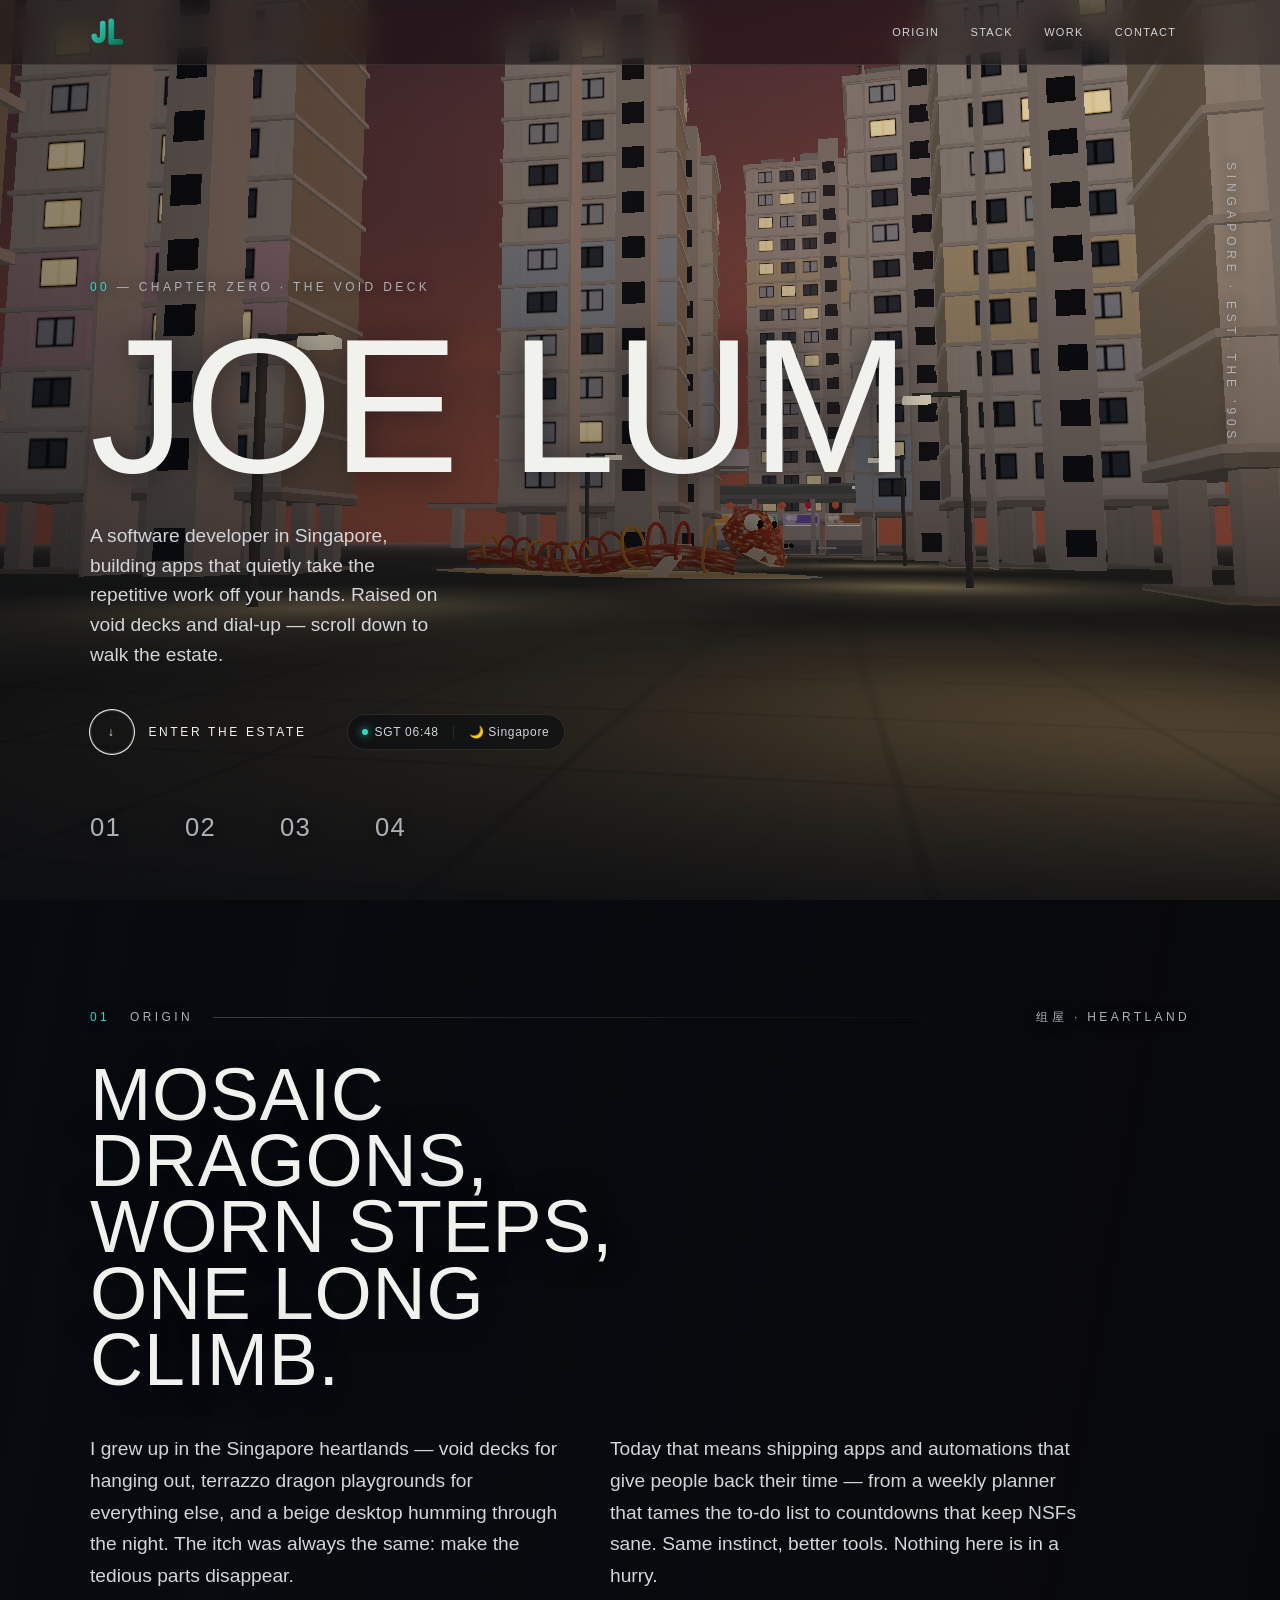
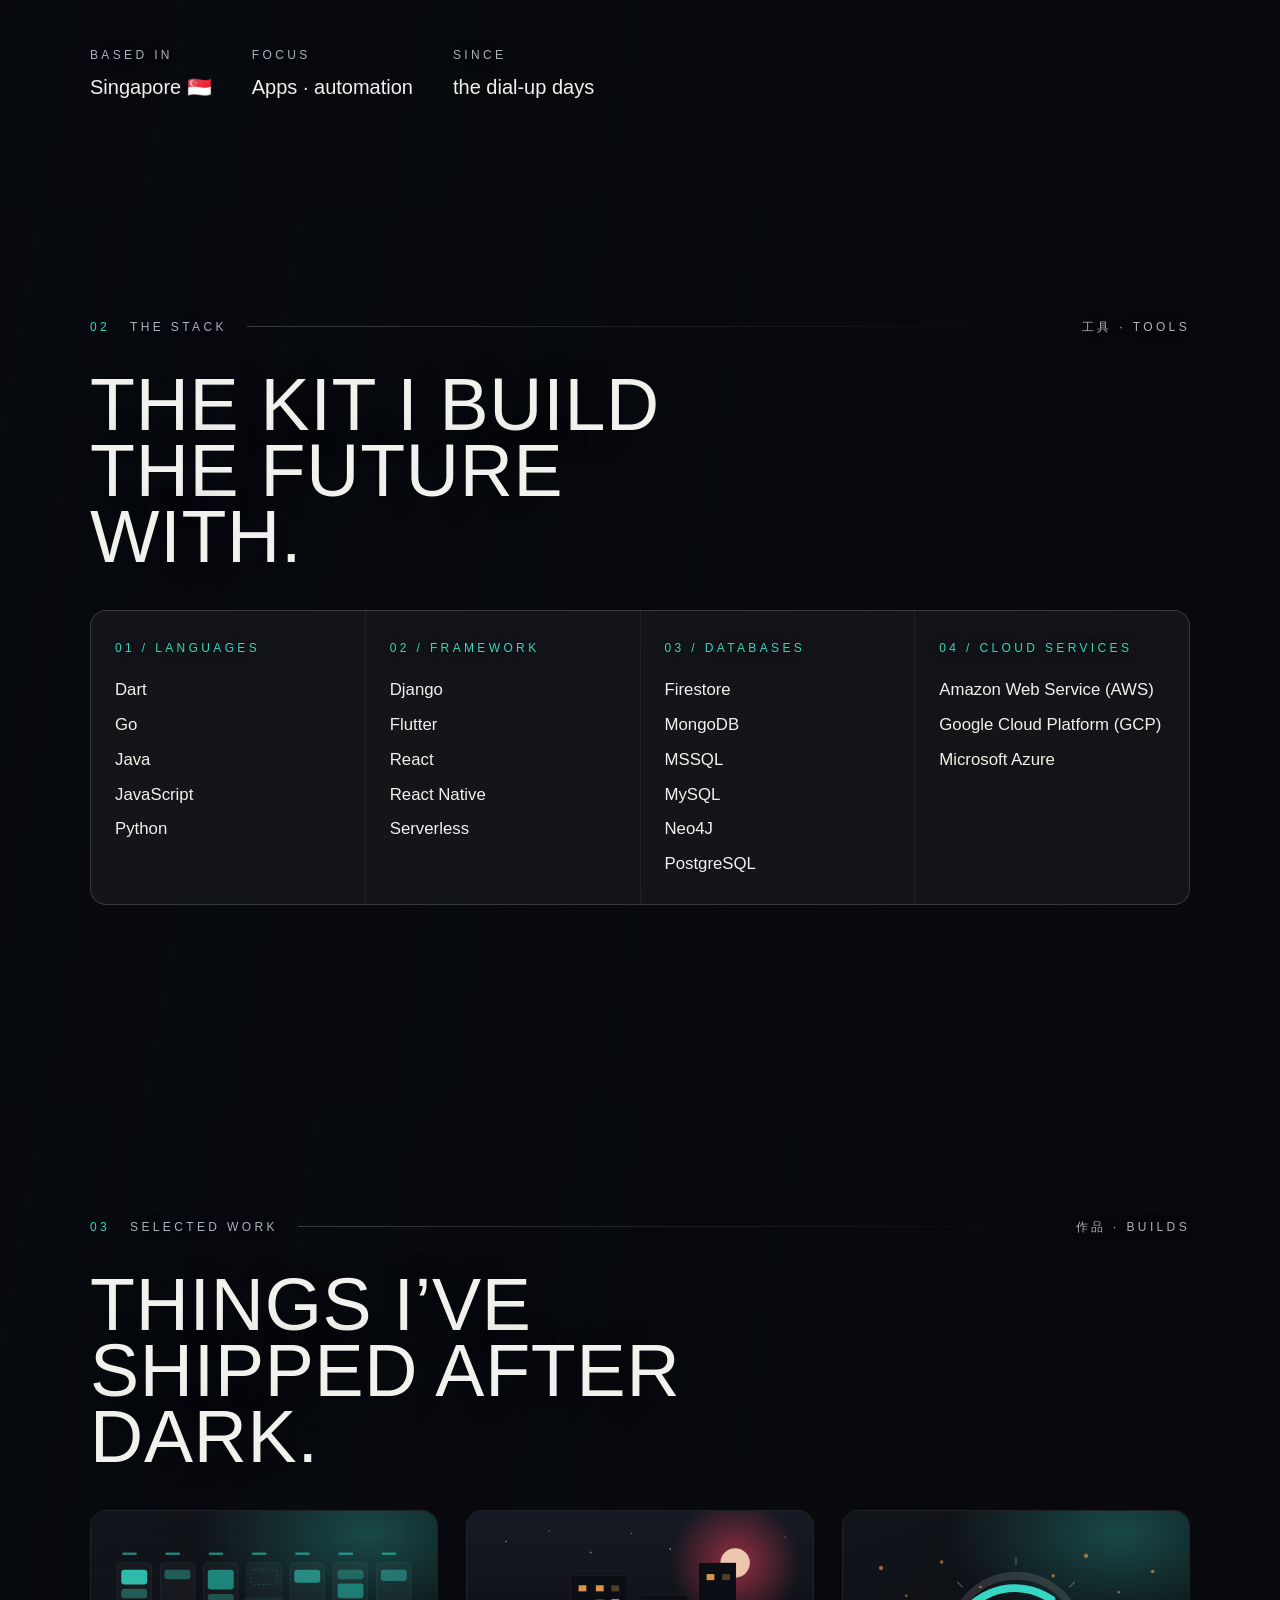
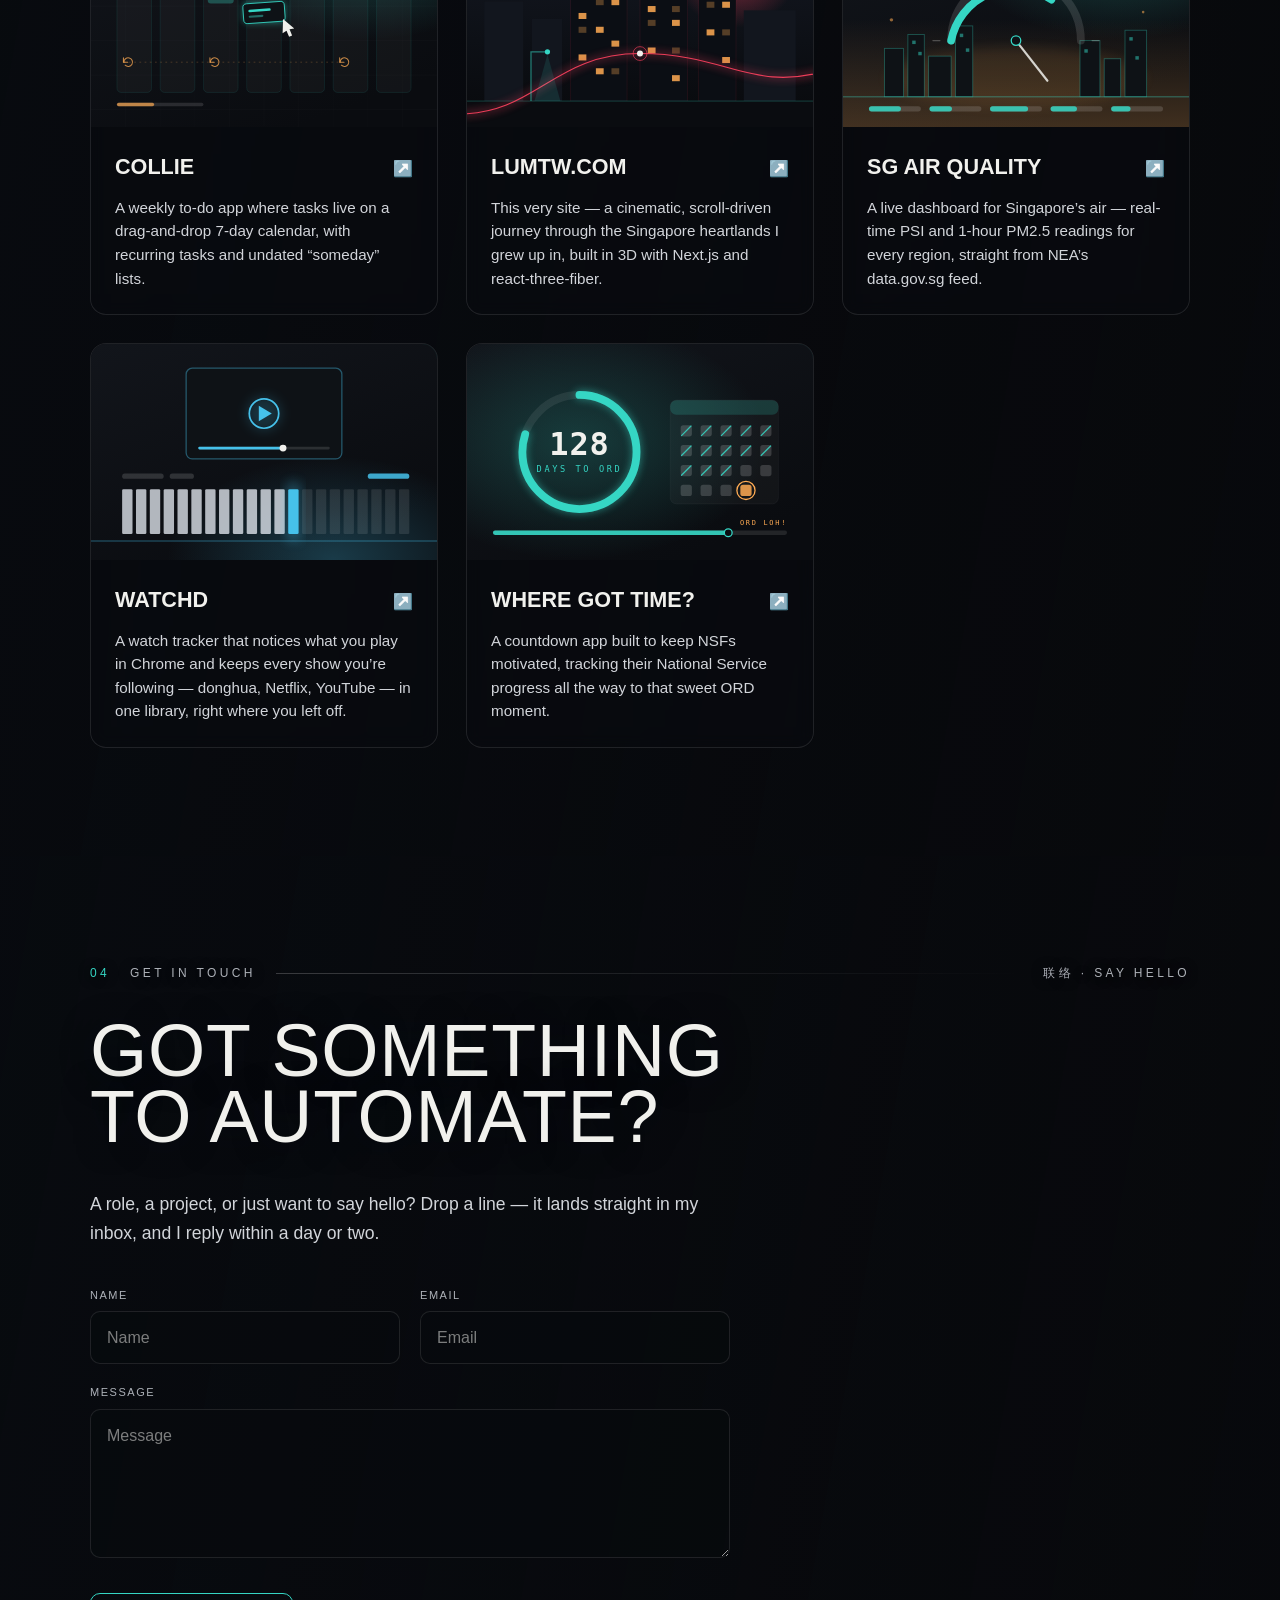
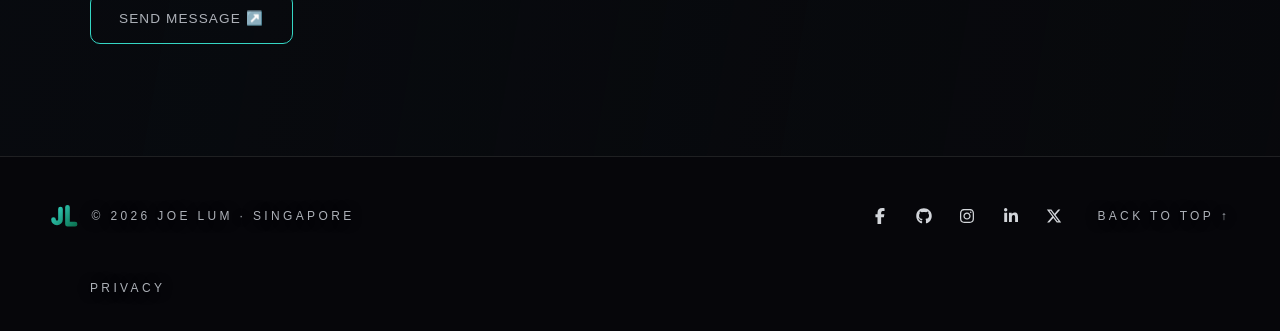
==== commit 448a0c04: "Automated update from source repo" ====
--- a/index.html
+++ b/index.html
@@ -1 +1 @@
-<!DOCTYPE html><html lang="en"><head><meta charSet="utf-8"/><meta name="viewport" content="width=device-width, initial-scale=1"/><link rel="preload" href="/_next/static/media/07a39a8a4660cc7c-s.p.0r6juujl39pe6.woff2" as="font" crossorigin="" type="font/woff2"/><link rel="preload" href="/_next/static/media/237858b39a32779d-s.p.2cyn07wtgehh0.woff2" as="font" crossorigin="" type="font/woff2"/><link rel="preload" href="/_next/static/media/605ce01b664af129-s.p.0wgildi0cnwt9.woff2" as="font" crossorigin="" type="font/woff2"/><link rel="preload" href="/_next/static/media/6e7755c9813efd51-s.p.0pan85mumqyf3.woff2" as="font" crossorigin="" type="font/woff2"/><link rel="stylesheet" href="/_next/static/chunks/1v-9eg9n2r5tg.css" data-precedence="next"/><link rel="preload" as="script" fetchPriority="low" href="/_next/static/chunks/1pcw6gskne7pf.js"/><script src="/_next/static/chunks/1wnov70f88xjy.js" async=""></script><script src="/_next/static/chunks/092r-mewpaf3q.js" async=""></script><script src="/_next/static/chunks/0c98xzjfks9hq.js" async=""></script><script src="/_next/static/chunks/turbopack-2u1d16houkiyo.js" async=""></script><script src="/_next/static/chunks/30nhyetzpeohx.js" async=""></script><script src="/_next/static/chunks/3g953f41wgiea.js" async=""></script><script src="/_next/static/chunks/31m-2cqp_01fg.js" async=""></script><script src="/_next/static/chunks/2tms1og7sox-8.js" async=""></script><script src="/_next/static/chunks/15rgu_l4-33qj.js" async=""></script><script src="/_next/static/chunks/1oen9jsfe7ngg.js" async=""></script><meta name="next-size-adjust" content=""/><title>Joe Lum — Software Developer</title><meta name="description" content="I’m a software developer living in Singapore who loves creating apps that make life easier by automating repetitive tasks and improving everyday experiences."/><meta name="application-name" content="Joe Lum"/><meta name="author" content="Joe Lum"/><meta name="keywords" content="Joe Lum,Software Developer,Singapore,Portfolio"/><meta name="creator" content="Joe Lum"/><link rel="canonical" href="https://lumtw.com/"/><meta property="og:title" content="Joe Lum — Software Developer"/><meta property="og:description" content="I’m a software developer living in Singapore who loves creating apps that make life easier by automating repetitive tasks and improving everyday experiences."/><meta property="og:url" content="https://lumtw.com/"/><meta property="og:site_name" content="Joe Lum"/><meta property="og:locale" content="en_SG"/><meta property="og:image" content="https://lumtw.com/og.jpg"/><meta property="og:image:width" content="1200"/><meta property="og:image:height" content="630"/><meta property="og:image:alt" content="A 3D Singapore HDB estate at golden hour"/><meta property="og:type" content="website"/><meta name="twitter:card" content="summary_large_image"/><meta name="twitter:creator" content="@lumtwj"/><meta name="twitter:title" content="Joe Lum — Software Developer"/><meta name="twitter:description" content="I’m a software developer living in Singapore who loves creating apps that make life easier by automating repetitive tasks and improving everyday experiences."/><meta name="twitter:image" content="https://lumtw.com/og.jpg"/><link rel="icon" href="/icon.svg?icon.1xjopr1339k_-.svg" sizes="any" type="image/svg+xml"/><script src="/_next/static/chunks/0cz1d0mv5g_q7.js" noModule=""></script></head><body class="T19VSG_variable _8Li5zG_variable -5dOoa_variable EgwAuW_variable"><div hidden=""><!--$--><!--/$--></div><script type="application/ld+json">{"@context":"https://schema.org","@graph":[{"@type":"Person","@id":"https://lumtw.com/#person","name":"Joe Lum","url":"https://lumtw.com/","jobTitle":"Software Developer","description":"I’m a software developer living in Singapore who loves creating apps that make life easier by automating repetitive tasks and improving everyday experiences.","address":{"@type":"PostalAddress","addressCountry":"SG"},"sameAs":["https://facebook.com/lumtwj","https://github.com/lumtwj","https://instagram.com/lumtwj","https://www.linkedin.com/in/joelum","https://x.com/lumtwj"]},{"@type":"WebSite","@id":"https://lumtw.com/#website","url":"https://lumtw.com/","name":"Joe Lum","inLanguage":"en-SG","publisher":{"@id":"https://lumtw.com/#person"}}]}</script><div data-nosnippet="true" aria-hidden="true" style="position:fixed;inset:0;z-index:9999;background:#06070a;display:flex;flex-direction:column;align-items:center;justify-content:center;gap:1.5rem;opacity:1"><svg width="72" height="72" viewBox="0 0 48 48" fill="none" aria-label="Joe Lum" role="img"><defs><linearGradient id="intro-grad" x1="6" y1="6" x2="44" y2="42" gradientUnits="userSpaceOnUse"><stop stop-color="#35d6c4"></stop><stop offset="1" stop-color="#0b7150"></stop></linearGradient></defs><g stroke="url(#intro-grad)" stroke-width="8" stroke-linecap="round" stroke-linejoin="round" fill="none"><path d="M18 12V30a6 6 0 0 1-12 0" pathLength="1" stroke-dashoffset="0" stroke-dasharray="0 1" style="opacity:0"></path><path d="M30 9V38H43" pathLength="1" stroke-dashoffset="0" stroke-dasharray="0 1" style="opacity:0"></path></g></svg><div style="width:min(340px, 70vw)"><div style="height:1px;background:rgba(255,255,255,0.14);position:relative;overflow:hidden"><div style="position:absolute;inset:0;transform-origin:left;background:var(--color-signal)"></div></div><div style="margin-top:0.9rem;display:flex;justify-content:space-between;font-family:var(--font-mono);font-size:11px;letter-spacing:0.2em;text-transform:uppercase;color:var(--fg-subtle)"><span>Warming the void-deck lights</span><span>0<!-- -->%</span></div></div><span style="font-family:var(--font-mono);font-size:10px;letter-spacing:0.3em;text-transform:uppercase;color:var(--fg-subtle);opacity:0.7">Singapore ·<!-- --> <!-- -->tonight</span></div><div aria-hidden="true" style="position:fixed;inset:0;z-index:-1;background:radial-gradient(50% 40% at 72% 20%, #ffbe7873 0%, transparent 55%),linear-gradient(180deg, #46567c 0%, #e6a45f 100%)"></div><header class="glass glass-nav" style="position:fixed;top:0;left:0;right:0;z-index:50;border-bottom:1px solid var(--glass-border)"><div class="shell" style="height:64px;display:flex;align-items:center;justify-content:space-between"><a aria-label="Home" href="/"><svg width="34" height="34" viewBox="0 0 48 48" fill="none" role="img" aria-label="Joe Lum"><defs><linearGradient id="logo-grad" x1="6" y1="6" x2="44" y2="42" gradientUnits="userSpaceOnUse"><stop stop-color="#35d6c4"></stop><stop offset="1" stop-color="#0b7150"></stop></linearGradient></defs><g stroke="url(#logo-grad)" stroke-width="8" stroke-linecap="round" stroke-linejoin="round" fill="none"><path d="M18 12V30a6 6 0 0 1-12 0"></path><path d="M30 9V38H43"></path></g></svg></a><nav style="display:flex;align-items:center;gap:0.25rem" class="nav-desktop"><button type="button" style="position:relative;padding:0.5rem 0.85rem;font-family:var(--font-mono);font-size:11px;letter-spacing:0.12em;text-transform:uppercase;color:var(--fg-muted);transition:color 0.18s ease">Origin</button><button type="button" style="position:relative;padding:0.5rem 0.85rem;font-family:var(--font-mono);font-size:11px;letter-spacing:0.12em;text-transform:uppercase;color:var(--fg-muted);transition:color 0.18s ease">Stack</button><button type="button" style="position:relative;padding:0.5rem 0.85rem;font-family:var(--font-mono);font-size:11px;letter-spacing:0.12em;text-transform:uppercase;color:var(--fg-muted);transition:color 0.18s ease">Work</button><button type="button" style="position:relative;padding:0.5rem 0.85rem;font-family:var(--font-mono);font-size:11px;letter-spacing:0.12em;text-transform:uppercase;color:var(--fg-muted);transition:color 0.18s ease">Contact</button></nav><button type="button" class="nav-mobile-toggle" aria-label="Open menu" aria-expanded="false" aria-controls="nav-mobile-menu" style="display:none;color:var(--fg);padding:8px"><svg stroke="currentColor" fill="none" stroke-width="2" viewBox="0 0 24 24" stroke-linecap="round" stroke-linejoin="round" height="20" width="20" xmlns="http://www.w3.org/2000/svg"><line x1="4" x2="20" y1="12" y2="12"></line><line x1="4" x2="20" y1="6" y2="6"></line><line x1="4" x2="20" y1="18" y2="18"></line></svg></button></div></header><main><section id="top" class="masthead-section" style="position:relative;min-height:100vh;display:flex;flex-direction:column;justify-content:flex-end;padding-bottom:clamp(2rem, 6vh, 4rem);scroll-margin-top:0"><span class="vertical-label" style="position:absolute;top:18%;right:clamp(1rem,4vw,2.5rem)">Singapore · est. the ’90s</span><div class="shell" style="width:100%"><p class="eyebrow" style="margin-bottom:1.5rem;opacity:0;transform:translateY(26px)"><span style="color:var(--color-signal)">00</span> — Chapter zero · the void deck</p><h1 class="display" style="font-size:clamp(3.4rem, 17vw, 12rem);letter-spacing:-0.01em;margin:0;opacity:0;transform:translateY(26px)">Joe Lum</h1><p style="margin-top:1.75rem;max-width:34ch;font-size:clamp(1rem, 1.5vw, 1.2rem);line-height:1.55;color:var(--fg-muted);opacity:0;transform:translateY(26px)">A software developer in Singapore, building apps that quietly take the repetitive work off your hands. Raised on void decks and dial-up — scroll down to walk the estate.</p><div style="margin-top:2.5rem;display:flex;flex-wrap:wrap;align-items:center;gap:1.5rem 2.5rem;opacity:0;transform:translateY(26px)"><button class="cta-round"><span class="ring" aria-hidden="true">↓</span>Enter the estate</button><div class="glass glass-pill" style="display:inline-flex;align-items:center;gap:0.9rem;padding:0.5rem 0.9rem;border-radius:999px;border:1px solid var(--border);font-family:var(--font-mono);font-size:12px;letter-spacing:0.06em;color:var(--fg-muted)"><span style="display:inline-flex;align-items:center;gap:0.4rem"><span style="width:6px;height:6px;border-radius:999px;background:var(--color-signal);box-shadow:0 0 8px var(--color-signal)"></span>SGT <!-- -->--:--</span><span style="width:1px;height:12px;background:var(--border)"></span><span>🌙<!-- --> <!-- -->Singapore</span></div></div><div style="margin-top:clamp(2rem, 6vh, 3.5rem);display:flex;gap:clamp(1.5rem, 6vw, 4rem);opacity:0;transform:translateY(26px)"><button class="eyebrow" style="font-size:clamp(1.1rem, 2.4vw, 1.6rem);font-family:var(--font-display);letter-spacing:0.05em;color:var(--fg-subtle)">01</button><button class="eyebrow" style="font-size:clamp(1.1rem, 2.4vw, 1.6rem);font-family:var(--font-display);letter-spacing:0.05em;color:var(--fg-subtle)">02</button><button class="eyebrow" style="font-size:clamp(1.1rem, 2.4vw, 1.6rem);font-family:var(--font-display);letter-spacing:0.05em;color:var(--fg-subtle)">03</button><button class="eyebrow" style="font-size:clamp(1.1rem, 2.4vw, 1.6rem);font-family:var(--font-display);letter-spacing:0.05em;color:var(--fg-subtle)">04</button></div></div></section><section id="origin" class="chapter-section" style="position:relative;scroll-margin-top:88px;min-height:100vh;padding:clamp(5rem, 12vh, 9rem) 0"><div class="shell"><div style="opacity:0;transform:translateY(22px)"><div style="display:flex;align-items:center;gap:1.25rem;margin-bottom:2.25rem"><span class="eyebrow" style="color:var(--color-signal)">01</span><span class="eyebrow">Origin</span><div class="hairline" style="flex:1"></div><span class="eyebrow">组屋 · heartland</span></div></div><div style="opacity:0;transform:translateY(22px)"><h2 class="display" style="font-size:clamp(2.4rem, 6vw, 4.6rem);max-width:16ch;margin-bottom:2.5rem">Mosaic dragons, worn steps, one long climb.</h2></div><div style="display:grid;gap:clamp(1.5rem, 4vw, 3rem);grid-template-columns:repeat(auto-fit, minmax(min(100%, 22rem), 1fr));max-width:62rem"><div style="opacity:0;transform:translateY(22px)"><p style="font-size:clamp(1.05rem,1.5vw,1.25rem);line-height:1.65;color:var(--fg-muted)">I grew up in the Singapore heartlands — void decks for hanging out, terrazzo dragon playgrounds for everything else, and a beige desktop humming through the night. The itch was always the same: make the tedious parts disappear.</p></div><div style="opacity:0;transform:translateY(22px)"><p style="font-size:clamp(1.05rem,1.5vw,1.25rem);line-height:1.65;color:var(--fg-muted)">Today that means shipping apps and automations that give people back their time — from a weekly planner that tames the to-do list to countdowns that keep NSFs sane. Same instinct, better tools. Nothing here is in a hurry.</p></div></div><div style="opacity:0;transform:translateY(22px)"><div style="margin-top:clamp(2.5rem, 6vh, 4rem);display:flex;flex-wrap:wrap;gap:2.5rem"><div><div class="eyebrow" style="margin-bottom:0.5rem">Based in</div><div style="font-family:var(--font-display);font-size:1.25rem">Singapore 🇸🇬</div></div><div><div class="eyebrow" style="margin-bottom:0.5rem">Focus</div><div style="font-family:var(--font-display);font-size:1.25rem">Apps · automation</div></div><div><div class="eyebrow" style="margin-bottom:0.5rem">Since</div><div style="font-family:var(--font-display);font-size:1.25rem">the dial-up days</div></div></div></div></div></section><section id="stack" class="chapter-section" style="position:relative;scroll-margin-top:88px;min-height:100vh;padding:clamp(5rem, 12vh, 9rem) 0"><div class="shell"><div style="opacity:0;transform:translateY(22px)"><div style="display:flex;align-items:center;gap:1.25rem;margin-bottom:2.25rem"><span class="eyebrow" style="color:var(--color-signal)">02</span><span class="eyebrow">The Stack</span><div class="hairline" style="flex:1"></div><span class="eyebrow">工具 · tools</span></div></div><div style="opacity:0;transform:translateY(22px)"><h2 class="display" style="font-size:clamp(2.4rem, 6vw, 4.6rem);max-width:16ch;margin-bottom:2.5rem">The kit I build the future with.</h2></div><div style="display:grid;gap:1px;grid-template-columns:repeat(auto-fit, minmax(min(100%, 16rem), 1fr));background:var(--border);border:1px solid var(--border);border-radius:var(--radius-card);overflow:hidden"><div style="opacity:0;transform:translateY(22px)"><div class="glass glass-panel" style="padding:1.75rem 1.5rem;height:100%"><div class="eyebrow" style="color:var(--color-signal);margin-bottom:1.25rem">01<!-- --> / <!-- -->Languages</div><ul style="list-style:none;display:grid;gap:0.6rem"><li style="font-family:var(--font-display);font-size:1.05rem;color:var(--fg)">Dart</li><li style="font-family:var(--font-display);font-size:1.05rem;color:var(--fg)">Go</li><li style="font-family:var(--font-display);font-size:1.05rem;color:var(--fg)">Java</li><li style="font-family:var(--font-display);font-size:1.05rem;color:var(--fg)">JavaScript</li><li style="font-family:var(--font-display);font-size:1.05rem;color:var(--fg)">Python</li></ul></div></div><div style="opacity:0;transform:translateY(22px)"><div class="glass glass-panel" style="padding:1.75rem 1.5rem;height:100%"><div class="eyebrow" style="color:var(--color-signal);margin-bottom:1.25rem">02<!-- --> / <!-- -->Framework</div><ul style="list-style:none;display:grid;gap:0.6rem"><li style="font-family:var(--font-display);font-size:1.05rem;color:var(--fg)">Django</li><li style="font-family:var(--font-display);font-size:1.05rem;color:var(--fg)">Flutter</li><li style="font-family:var(--font-display);font-size:1.05rem;color:var(--fg)">React</li><li style="font-family:var(--font-display);font-size:1.05rem;color:var(--fg)">React Native</li><li style="font-family:var(--font-display);font-size:1.05rem;color:var(--fg)">Serverless</li></ul></div></div><div style="opacity:0;transform:translateY(22px)"><div class="glass glass-panel" style="padding:1.75rem 1.5rem;height:100%"><div class="eyebrow" style="color:var(--color-signal);margin-bottom:1.25rem">03<!-- --> / <!-- -->Databases</div><ul style="list-style:none;display:grid;gap:0.6rem"><li style="font-family:var(--font-display);font-size:1.05rem;color:var(--fg)">Firestore</li><li style="font-family:var(--font-display);font-size:1.05rem;color:var(--fg)">MongoDB</li><li style="font-family:var(--font-display);font-size:1.05rem;color:var(--fg)">MSSQL</li><li style="font-family:var(--font-display);font-size:1.05rem;color:var(--fg)">MySQL</li><li style="font-family:var(--font-display);font-size:1.05rem;color:var(--fg)">Neo4J</li><li style="font-family:var(--font-display);font-size:1.05rem;color:var(--fg)">PostgreSQL</li></ul></div></div><div style="opacity:0;transform:translateY(22px)"><div class="glass glass-panel" style="padding:1.75rem 1.5rem;height:100%"><div class="eyebrow" style="color:var(--color-signal);margin-bottom:1.25rem">04<!-- --> / <!-- -->Cloud Services</div><ul style="list-style:none;display:grid;gap:0.6rem"><li style="font-family:var(--font-display);font-size:1.05rem;color:var(--fg)">Amazon Web Service (AWS)</li><li style="font-family:var(--font-display);font-size:1.05rem;color:var(--fg)">Google Cloud Platform (GCP)</li><li style="font-family:var(--font-display);font-size:1.05rem;color:var(--fg)">Microsoft Azure</li></ul></div></div></div></div></section><section id="work" class="chapter-section" style="position:relative;scroll-margin-top:88px;min-height:100vh;padding:clamp(5rem, 12vh, 9rem) 0"><div class="shell"><div style="opacity:0;transform:translateY(22px)"><div style="display:flex;align-items:center;gap:1.25rem;margin-bottom:2.25rem"><span class="eyebrow" style="color:var(--color-signal)">03</span><span class="eyebrow">Selected Work</span><div class="hairline" style="flex:1"></div><span class="eyebrow">作品 · builds</span></div></div><div style="opacity:0;transform:translateY(22px)"><h2 class="display" style="font-size:clamp(2.4rem, 6vw, 4.6rem);max-width:16ch;margin-bottom:2.5rem">Things I’ve shipped after dark.</h2></div><div style="display:grid;gap:clamp(1rem, 2.5vw, 1.75rem);grid-template-columns:repeat(auto-fit, minmax(min(100%, 20rem), 1fr))"><div style="opacity:0;transform:translateY(22px)"><a href="https://collie.lumtw.com" target="_blank" rel="noopener noreferrer" style="display:flex;flex-direction:column;height:100%;border-radius:var(--radius-card);border:1px solid var(--border);overflow:hidden" class="glass work-card"><div style="position:relative;aspect-ratio:16 / 10;background:radial-gradient(120% 90% at 80% 10%, color-mix(in oklab, var(--color-signal) 30%, transparent) 0%, transparent 55%),linear-gradient(160deg, #12151b 0%, #0a0c10 100%);display:grid;place-items:center"><img alt="" loading="lazy" decoding="async" data-nimg="fill" style="position:absolute;height:100%;width:100%;left:0;top:0;right:0;bottom:0;object-fit:cover;color:transparent" src="/projects/collie.svg"/><span class="display" style="position:relative;font-size:3.5rem;color:transparent;-webkit-text-stroke:1px var(--color-signal);opacity:0">01</span></div><div style="padding:1.5rem;display:flex;flex-direction:column;gap:0.75rem;flex:1"><div style="display:flex;align-items:baseline;justify-content:space-between;gap:1rem"><h3 style="font-family:var(--font-display);font-size:1.35rem;font-weight:600">COLLIE</h3><span aria-hidden="true" style="color:var(--color-signal);font-family:var(--font-mono)">↗</span></div><p style="color:var(--fg-muted);font-size:0.95rem;line-height:1.55">A weekly to-do app where tasks live on a drag-and-drop 7-day calendar, with recurring tasks and undated “someday” lists.</p></div></a></div><div style="opacity:0;transform:translateY(22px)"><a style="display:flex;flex-direction:column;height:100%;border-radius:var(--radius-card);border:1px solid var(--border);overflow:hidden" class="glass work-card" href="/projects/lumtwcom/"><div style="position:relative;aspect-ratio:16 / 10;background:radial-gradient(120% 90% at 80% 10%, color-mix(in oklab, var(--color-amber) 30%, transparent) 0%, transparent 55%),linear-gradient(160deg, #12151b 0%, #0a0c10 100%);display:grid;place-items:center"><img alt="" loading="lazy" decoding="async" data-nimg="fill" style="position:absolute;height:100%;width:100%;left:0;top:0;right:0;bottom:0;object-fit:cover;color:transparent" src="/projects/lumtwcom.svg"/><span class="display" style="position:relative;font-size:3.5rem;color:transparent;-webkit-text-stroke:1px var(--color-amber);opacity:0">02</span></div><div style="padding:1.5rem;display:flex;flex-direction:column;gap:0.75rem;flex:1"><div style="display:flex;align-items:baseline;justify-content:space-between;gap:1rem"><h3 style="font-family:var(--font-display);font-size:1.35rem;font-weight:600">LUMTW.COM</h3><span aria-hidden="true" style="color:var(--color-amber);font-family:var(--font-mono)">↗</span></div><p style="color:var(--fg-muted);font-size:0.95rem;line-height:1.55">This very site — a cinematic, scroll-driven journey through the Singapore heartlands I grew up in, built in 3D with Next.js and react-three-fiber.</p></div></a></div><div style="opacity:0;transform:translateY(22px)"><a href="https://sgair.lumtw.com" target="_blank" rel="noopener noreferrer" style="display:flex;flex-direction:column;height:100%;border-radius:var(--radius-card);border:1px solid var(--border);overflow:hidden" class="glass work-card"><div style="position:relative;aspect-ratio:16 / 10;background:radial-gradient(120% 90% at 80% 10%, color-mix(in oklab, var(--color-neon) 30%, transparent) 0%, transparent 55%),linear-gradient(160deg, #12151b 0%, #0a0c10 100%);display:grid;place-items:center"><img alt="" loading="lazy" decoding="async" data-nimg="fill" style="position:absolute;height:100%;width:100%;left:0;top:0;right:0;bottom:0;object-fit:cover;color:transparent" src="/projects/sgair.svg"/><span class="display" style="position:relative;font-size:3.5rem;color:transparent;-webkit-text-stroke:1px var(--color-neon);opacity:0">03</span></div><div style="padding:1.5rem;display:flex;flex-direction:column;gap:0.75rem;flex:1"><div style="display:flex;align-items:baseline;justify-content:space-between;gap:1rem"><h3 style="font-family:var(--font-display);font-size:1.35rem;font-weight:600">SG AIR QUALITY</h3><span aria-hidden="true" style="color:var(--color-neon);font-family:var(--font-mono)">↗</span></div><p style="color:var(--fg-muted);font-size:0.95rem;line-height:1.55">A live dashboard for Singapore’s air — real-time PSI and 1-hour PM2.5 readings for every region, straight from NEA’s data.gov.sg feed.</p></div></a></div><div style="opacity:0;transform:translateY(22px)"><a href="https://watchd.lumtw.com" target="_blank" rel="noopener noreferrer" style="display:flex;flex-direction:column;height:100%;border-radius:var(--radius-card);border:1px solid var(--border);overflow:hidden" class="glass work-card"><div style="position:relative;aspect-ratio:16 / 10;background:radial-gradient(120% 90% at 80% 10%, color-mix(in oklab, var(--color-signal) 30%, transparent) 0%, transparent 55%),linear-gradient(160deg, #12151b 0%, #0a0c10 100%);display:grid;place-items:center"><img alt="" loading="lazy" decoding="async" data-nimg="fill" style="position:absolute;height:100%;width:100%;left:0;top:0;right:0;bottom:0;object-fit:cover;color:transparent" src="/projects/watchd.svg"/><span class="display" style="position:relative;font-size:3.5rem;color:transparent;-webkit-text-stroke:1px var(--color-signal);opacity:0">04</span></div><div style="padding:1.5rem;display:flex;flex-direction:column;gap:0.75rem;flex:1"><div style="display:flex;align-items:baseline;justify-content:space-between;gap:1rem"><h3 style="font-family:var(--font-display);font-size:1.35rem;font-weight:600">WATCHD</h3><span aria-hidden="true" style="color:var(--color-signal);font-family:var(--font-mono)">↗</span></div><p style="color:var(--fg-muted);font-size:0.95rem;line-height:1.55">A watch tracker that notices what you play in Chrome and keeps every show you’re following — donghua, Netflix, YouTube — in one library, right where you left off.</p></div></a></div><div style="opacity:0;transform:translateY(22px)"><a href="https://play.google.com/store/apps/details?id=com.mOcentury.wgt" target="_blank" rel="noopener noreferrer" style="display:flex;flex-direction:column;height:100%;border-radius:var(--radius-card);border:1px solid var(--border);overflow:hidden" class="glass work-card"><div style="position:relative;aspect-ratio:16 / 10;background:radial-gradient(120% 90% at 80% 10%, color-mix(in oklab, var(--color-signal) 30%, transparent) 0%, transparent 55%),linear-gradient(160deg, #12151b 0%, #0a0c10 100%);display:grid;place-items:center"><img alt="" loading="lazy" decoding="async" data-nimg="fill" style="position:absolute;height:100%;width:100%;left:0;top:0;right:0;bottom:0;object-fit:cover;color:transparent" src="/projects/where-got-time.svg"/><span class="display" style="position:relative;font-size:3.5rem;color:transparent;-webkit-text-stroke:1px var(--color-signal);opacity:0">05</span></div><div style="padding:1.5rem;display:flex;flex-direction:column;gap:0.75rem;flex:1"><div style="display:flex;align-items:baseline;justify-content:space-between;gap:1rem"><h3 style="font-family:var(--font-display);font-size:1.35rem;font-weight:600">WHERE GOT TIME?</h3><span aria-hidden="true" style="color:var(--color-signal);font-family:var(--font-mono)">↗</span></div><p style="color:var(--fg-muted);font-size:0.95rem;line-height:1.55">A countdown app built to keep NSFs motivated, tracking their National Service progress all the way to that sweet ORD moment.</p></div></a></div></div></div></section><section id="contact" class="chapter-section" style="position:relative;scroll-margin-top:88px;min-height:100vh;padding:clamp(5rem, 12vh, 9rem) 0"><div class="shell"><div style="opacity:0;transform:translateY(22px)"><div style="display:flex;align-items:center;gap:1.25rem;margin-bottom:2.25rem"><span class="eyebrow" style="color:var(--color-signal)">04</span><span class="eyebrow">Get in touch</span><div class="hairline" style="flex:1"></div><span class="eyebrow">联络 · say hello</span></div></div><div style="opacity:0;transform:translateY(22px)"><h2 class="display" style="font-size:clamp(2.4rem, 6vw, 4.6rem);max-width:16ch;margin-bottom:2.5rem">Got something to automate?</h2></div><div style="max-width:40rem"><div style="opacity:0;transform:translateY(22px)"><p style="color:var(--fg-muted);font-size:1.1rem;line-height:1.6;margin-bottom:2.5rem">A role, a project, or just want to say hello? Drop a line — it lands straight in my inbox, and I reply within a day or two.</p></div><div style="opacity:0;transform:translateY(22px)"><form noValidate=""><div style="display:grid;gap:1.25rem;grid-template-columns:repeat(auto-fit, minmax(min(100%, 12rem), 1fr))"><div><label style="display:block;font-family:var(--font-mono);font-size:11px;letter-spacing:0.14em;text-transform:uppercase;color:var(--fg-subtle);margin-bottom:0.5rem" for="c-name">Name</label><input id="c-name" style="width:100%;background:rgba(8,10,14,0.6);border:1px solid var(--border);border-radius:var(--radius-control);padding:0.85rem 1rem;color:var(--fg);font-family:var(--font-body);font-size:1rem;outline:none" placeholder="Name" value=""/></div><div><label style="display:block;font-family:var(--font-mono);font-size:11px;letter-spacing:0.14em;text-transform:uppercase;color:var(--fg-subtle);margin-bottom:0.5rem" for="c-email">Email</label><input id="c-email" type="email" placeholder="Email" style="width:100%;background:rgba(8,10,14,0.6);border:1px solid var(--border);border-radius:var(--radius-control);padding:0.85rem 1rem;color:var(--fg);font-family:var(--font-body);font-size:1rem;outline:none;border-color:var(--border)" value=""/></div></div><input tabindex="-1" autoComplete="off" aria-hidden="true" style="position:absolute;left:-9999px;width:1px;height:1px;opacity:0;pointer-events:none" value=""/><div style="margin-top:1.25rem"><label style="display:block;font-family:var(--font-mono);font-size:11px;letter-spacing:0.14em;text-transform:uppercase;color:var(--fg-subtle);margin-bottom:0.5rem" for="c-msg">Message</label><textarea id="c-msg" rows="5" placeholder="Message" style="width:100%;background:rgba(8,10,14,0.6);border:1px solid var(--border);border-radius:var(--radius-control);padding:0.85rem 1rem;color:var(--fg);font-family:var(--font-body);font-size:1rem;outline:none;resize:vertical"></textarea></div><div style="margin-top:1.75rem;display:flex;align-items:center;gap:1.5rem;flex-wrap:wrap"><button type="submit" disabled="" style="font-family:var(--font-mono);font-size:0.85rem;letter-spacing:0.08em;text-transform:uppercase;padding:0.9rem 1.75rem;border-radius:var(--radius-control);border:1px solid var(--color-signal);background:transparent;color:var(--fg-subtle);cursor:not-allowed;opacity:1;transition:all 0.2s ease">Send message ↗</button></div></form></div></div></div></section><!--$--><!--/$--></main><footer class="glass glass-footer" style="position:relative;border-top:1px solid var(--border)"><div class="shell" style="padding:2.5rem 0;display:flex;flex-wrap:wrap;align-items:center;justify-content:space-between;gap:1.5rem"><div style="display:flex;align-items:center;gap:0.85rem"><svg width="28" height="28" viewBox="0 0 48 48" fill="none" role="img" aria-label="Joe Lum"><defs><linearGradient id="logo-grad" x1="6" y1="6" x2="44" y2="42" gradientUnits="userSpaceOnUse"><stop stop-color="#35d6c4"></stop><stop offset="1" stop-color="#0b7150"></stop></linearGradient></defs><g stroke="url(#logo-grad)" stroke-width="8" stroke-linecap="round" stroke-linejoin="round" fill="none"><path d="M18 12V30a6 6 0 0 1-12 0"></path><path d="M30 9V38H43"></path></g></svg><span class="eyebrow">© <!-- -->2026<!-- --> Joe Lum · Singapore</span></div><div style="display:flex;align-items:center;gap:1.5rem"><div style="display:flex;gap:0.35rem"><a href="https://facebook.com/lumtwj" target="_blank" rel="noopener noreferrer" aria-label="Facebook" class="social-btn" style="display:grid;place-items:center;width:38px;height:38px;border-radius:999px;color:var(--fg-muted);transition:color 0.18s ease, background 0.18s ease"><svg stroke="currentColor" fill="currentColor" stroke-width="0" viewBox="0 0 320 512" height="1em" width="1em" xmlns="http://www.w3.org/2000/svg"><path d="M80 299.3V512H196V299.3h86.5l18-97.8H196V166.9c0-51.7 20.3-71.5 72.7-71.5c16.3 0 29.4 .4 37 1.2V7.9C291.4 4 256.4 0 236.2 0C129.3 0 80 50.5 80 159.4v42.1H14v97.8H80z"></path></svg></a><a href="https://github.com/lumtwj" target="_blank" rel="noopener noreferrer" aria-label="GitHub" class="social-btn" style="display:grid;place-items:center;width:38px;height:38px;border-radius:999px;color:var(--fg-muted);transition:color 0.18s ease, background 0.18s ease"><svg stroke="currentColor" fill="currentColor" stroke-width="0" viewBox="0 0 496 512" height="1em" width="1em" xmlns="http://www.w3.org/2000/svg"><path d="M165.9 397.4c0 2-2.3 3.6-5.2 3.6-3.3.3-5.6-1.3-5.6-3.6 0-2 2.3-3.6 5.2-3.6 3-.3 5.6 1.3 5.6 3.6zm-31.1-4.5c-.7 2 1.3 4.3 4.3 4.9 2.6 1 5.6 0 6.2-2s-1.3-4.3-4.3-5.2c-2.6-.7-5.5.3-6.2 2.3zm44.2-1.7c-2.9.7-4.9 2.6-4.6 4.9.3 2 2.9 3.3 5.9 2.6 2.9-.7 4.9-2.6 4.6-4.6-.3-1.9-3-3.2-5.9-2.9zM244.8 8C106.1 8 0 113.3 0 252c0 110.9 69.8 205.8 169.5 239.2 12.8 2.3 17.3-5.6 17.3-12.1 0-6.2-.3-40.4-.3-61.4 0 0-70 15-84.7-29.8 0 0-11.4-29.1-27.8-36.6 0 0-22.9-15.7 1.6-15.4 0 0 24.9 2 38.6 25.8 21.9 38.6 58.6 27.5 72.9 20.9 2.3-16 8.8-27.1 16-33.7-55.9-6.2-112.3-14.3-112.3-110.5 0-27.5 7.6-41.3 23.6-58.9-2.6-6.5-11.1-33.3 2.6-67.9 20.9-6.5 69 27 69 27 20-5.6 41.5-8.5 62.8-8.5s42.8 2.9 62.8 8.5c0 0 48.1-33.6 69-27 13.7 34.7 5.2 61.4 2.6 67.9 16 17.7 25.8 31.5 25.8 58.9 0 96.5-58.9 104.2-114.8 110.5 9.2 7.9 17 22.9 17 46.4 0 33.7-.3 75.4-.3 83.6 0 6.5 4.6 14.4 17.3 12.1C428.2 457.8 496 362.9 496 252 496 113.3 383.5 8 244.8 8zM97.2 352.9c-1.3 1-1 3.3.7 5.2 1.6 1.6 3.9 2.3 5.2 1 1.3-1 1-3.3-.7-5.2-1.6-1.6-3.9-2.3-5.2-1zm-10.8-8.1c-.7 1.3.3 2.9 2.3 3.9 1.6 1 3.6.7 4.3-.7.7-1.3-.3-2.9-2.3-3.9-2-.6-3.6-.3-4.3.7zm32.4 35.6c-1.6 1.3-1 4.3 1.3 6.2 2.3 2.3 5.2 2.6 6.5 1 1.3-1.3.7-4.3-1.3-6.2-2.2-2.3-5.2-2.6-6.5-1zm-11.4-14.7c-1.6 1-1.6 3.6 0 5.9 1.6 2.3 4.3 3.3 5.6 2.3 1.6-1.3 1.6-3.9 0-6.2-1.4-2.3-4-3.3-5.6-2z"></path></svg></a><a href="https://instagram.com/lumtwj" target="_blank" rel="noopener noreferrer" aria-label="Instagram" class="social-btn" style="display:grid;place-items:center;width:38px;height:38px;border-radius:999px;color:var(--fg-muted);transition:color 0.18s ease, background 0.18s ease"><svg stroke="currentColor" fill="currentColor" stroke-width="0" viewBox="0 0 448 512" height="1em" width="1em" xmlns="http://www.w3.org/2000/svg"><path d="M224.1 141c-63.6 0-114.9 51.3-114.9 114.9s51.3 114.9 114.9 114.9S339 319.5 339 255.9 287.7 141 224.1 141zm0 189.6c-41.1 0-74.7-33.5-74.7-74.7s33.5-74.7 74.7-74.7 74.7 33.5 74.7 74.7-33.6 74.7-74.7 74.7zm146.4-194.3c0 14.9-12 26.8-26.8 26.8-14.9 0-26.8-12-26.8-26.8s12-26.8 26.8-26.8 26.8 12 26.8 26.8zm76.1 27.2c-1.7-35.9-9.9-67.7-36.2-93.9-26.2-26.2-58-34.4-93.9-36.2-37-2.1-147.9-2.1-184.9 0-35.8 1.7-67.6 9.9-93.9 36.1s-34.4 58-36.2 93.9c-2.1 37-2.1 147.9 0 184.9 1.7 35.9 9.9 67.7 36.2 93.9s58 34.4 93.9 36.2c37 2.1 147.9 2.1 184.9 0 35.9-1.7 67.7-9.9 93.9-36.2 26.2-26.2 34.4-58 36.2-93.9 2.1-37 2.1-147.8 0-184.8zM398.8 388c-7.8 19.6-22.9 34.7-42.6 42.6-29.5 11.7-99.5 9-132.1 9s-102.7 2.6-132.1-9c-19.6-7.8-34.7-22.9-42.6-42.6-11.7-29.5-9-99.5-9-132.1s-2.6-102.7 9-132.1c7.8-19.6 22.9-34.7 42.6-42.6 29.5-11.7 99.5-9 132.1-9s102.7-2.6 132.1 9c19.6 7.8 34.7 22.9 42.6 42.6 11.7 29.5 9 99.5 9 132.1s2.7 102.7-9 132.1z"></path></svg></a><a href="https://www.linkedin.com/in/joelum" target="_blank" rel="noopener noreferrer" aria-label="LinkedIn" class="social-btn" style="display:grid;place-items:center;width:38px;height:38px;border-radius:999px;color:var(--fg-muted);transition:color 0.18s ease, background 0.18s ease"><svg stroke="currentColor" fill="currentColor" stroke-width="0" viewBox="0 0 448 512" height="1em" width="1em" xmlns="http://www.w3.org/2000/svg"><path d="M100.28 448H7.4V148.9h92.88zM53.79 108.1C24.09 108.1 0 83.5 0 53.8a53.79 53.79 0 0 1 107.58 0c0 29.7-24.1 54.3-53.79 54.3zM447.9 448h-92.68V302.4c0-34.7-.7-79.2-48.29-79.2-48.29 0-55.69 37.7-55.69 76.7V448h-92.78V148.9h89.08v40.8h1.3c12.4-23.5 42.69-48.3 87.88-48.3 94 0 111.28 61.9 111.28 142.3V448z"></path></svg></a><a href="https://x.com/lumtwj" target="_blank" rel="noopener noreferrer" aria-label="X" class="social-btn" style="display:grid;place-items:center;width:38px;height:38px;border-radius:999px;color:var(--fg-muted);transition:color 0.18s ease, background 0.18s ease"><svg stroke="currentColor" fill="currentColor" stroke-width="0" viewBox="0 0 512 512" height="1em" width="1em" xmlns="http://www.w3.org/2000/svg"><path d="M389.2 48h70.6L305.6 224.2 487 464H345L233.7 318.6 106.5 464H35.8L200.7 275.5 26.8 48H172.4L272.9 180.9 389.2 48zM364.4 421.8h39.1L151.1 88h-42L364.4 421.8z"></path></svg></a></div><button class="eyebrow" style="display:inline-flex;align-items:center;gap:0.5rem">Back to top ↑</button></div></div><div class="shell" style="padding-bottom:2rem"><a class="eyebrow" style="color:var(--fg-subtle)" href="/privacy/">Privacy</a></div></footer><script id="_R_">(globalThis["TURBOPACK"] || (globalThis["TURBOPACK"] = [])).push({"otherChunks":["static/chunks/1pcw6gskne7pf.js","static/chunks/1wnov70f88xjy.js","static/chunks/092r-mewpaf3q.js","static/chunks/0c98xzjfks9hq.js"],"runtimeModuleIds":[94553]});</script><script src="/_next/static/chunks/1pcw6gskne7pf.js" async=""></script><script>(self.__next_f=self.__next_f||[]).push([0])</script><script>self.__next_f.push([1,"1:\"$Sreact.fragment\"\n2:\"/_next/static/chunks/30nhyetzpeohx.js\"\n3:\"/_next/static/chunks/3g953f41wgiea.js\"\n4:\"/_next/static/chunks/31m-2cqp_01fg.js\"\n5:\"/_next/static/chunks/2tms1og7sox-8.js\"\n6:\"/_next/static/chunks/15rgu_l4-33qj.js\"\n7:I[92428,[\"$2\",\"$3\",\"$4\",\"$5\",\"$6\"],\"default\"]\n8:I[52157,[\"$2\",\"$3\",\"$4\",\"$5\",\"$6\"],\"PreloadChunks\"]\n9:I[88727,[\"$2\",\"$3\",\"$4\",\"$5\",\"$6\"],\"default\"]\na:I[84352,[\"$2\",\"$3\",\"$4\",\"$5\",\"$6\"],\"default\"]\nb:I[51572,[\"$2\",\"$3\",\"$4\",\"$5\",\"$6\"],\"default\"]\nc:I[39756,[\"$2\",\"$3\",\"$4\",\"$5\",\"$6\"],\"default\"]\nd:I[37457,[\"$2\",\"$3\",\"$4\",\"$5\",\"$6\"],\"default\"]\ne:I[22016,[\"$2\",\"$3\",\"$4\",\"$5\",\"$6\"],\"\"]\nf:I[17656,[\"$2\",\"$3\",\"$4\",\"$5\",\"$6\"],\"default\"]\n11:\"/_next/static/chunks/1oen9jsfe7ngg.js\"\n12:I[49028,[\"$2\",\"$3\",\"$4\",\"$5\",\"$6\",\"$11\"],\"default\"]\n13:I[32517,[\"$2\",\"$3\",\"$4\",\"$5\",\"$6\",\"$11\"],\"default\"]\n14:I[12171,[\"$2\",\"$3\",\"$4\",\"$5\",\"$6\",\"$11\"],\"default\"]\n15:I[55134,[\"$2\",\"$3\",\"$4\",\"$5\",\"$6\",\"$11\"],\"default\"]\n19:\"ViewportBoundary\"\n1a:I[97367,[\"$2\",\"$3\",\"$4\",\"$5\",\"$6\"],\"$19\"]\n1c:\"MetadataBoundary\"\n1d:I[97367,[\"$2\",\"$3\",\"$4\",\"$5\",\"$6\"],\"$1c\"]\n1e:\"$Sreact.suspense\"\n20:I[68027,[\"$2\",\"$3\",\"$4\",\"$5\",\"$6\"],\"default\",1]\n:HL[\"/_next/static/chunks/1v-9eg9n2r5tg.css\",\"style\"]\n:HL[\"/_next/static/media/07a39a8a4660cc7c-s.p.0r6juujl39pe6.woff2\",\"font\",{\"crossOrigin\":\"\",\"type\":\"font/woff2\"}]\n:HL[\"/_next/static/media/237858b39a32779d-s.p.2cyn07wtgehh0.woff2\",\"font\",{\"crossOrigin\":\"\",\"type\":\"font/woff2\"}]\n:HL[\"/_next/static/media/605ce01b664af129-s.p.0wgildi0cnwt9.woff2\",\"font\",{\"crossOrigin\":\"\",\"type\":\"font/woff2\"}]\n:HL[\"/_next/static/media/6e7755c9813efd51-s.p.0pan85mumqyf3.woff2\",\"font\",{\"crossOrigin\":\"\",\"type\":\"font/woff2\"}]\n"])</script><script>self.__next_f.push([1,"10:[[\"children\",{\"s\":\"__PAGE__\",\"h\":512,\"d\":{\"r\":[\"$\",\"$1\",\"c\",{\"children\":[[[\"$\",\"$L12\",null,{}],[\"$\",\"$L13\",null,{}],[\"$\",\"$L14\",null,{\"data\":[{\"title\":\"Languages\",\"items\":[\"Dart\",\"Go\",\"Java\",\"JavaScript\",\"Python\"]},{\"title\":\"Framework\",\"items\":[\"Django\",\"Flutter\",\"React\",\"React Native\",\"Serverless\"]},{\"title\":\"Databases\",\"items\":[\"Firestore\",\"MongoDB\",\"MSSQL\",\"MySQL\",\"Neo4J\",\"PostgreSQL\"]},{\"title\":\"Cloud Services\",\"items\":[\"Amazon Web Service (AWS)\",\"Google Cloud Platform (GCP)\",\"Microsoft Azure\"]}]}],[\"$\",\"$L15\",null,{\"data\":[{\"title\":\"COLLIE\",\"description\":\"A weekly to-do app where tasks live on a drag-and-drop 7-day calendar, with recurring tasks and undated “someday” lists.\",\"url\":\"https://collie.lumtw.com\",\"image\":\"/projects/collie.svg\"},{\"title\":\"LUMTW.COM\",\"seoTitle\":\"This site — 3D Singapore heartlands\",\"description\":\"This very site — a cinematic, scroll-driven journey through the Singapore heartlands I grew up in, built in 3D with Next.js and react-three-fiber.\",\"url\":\"/projects/lumtwcom\",\"image\":\"/projects/lumtwcom.svg\"},{\"title\":\"SG AIR QUALITY\",\"description\":\"A live dashboard for Singapore’s air — real-time PSI and 1-hour PM2.5 readings for every region, straight from NEA’s data.gov.sg feed.\",\"url\":\"https://sgair.lumtw.com\",\"image\":\"/projects/sgair.svg\"},{\"title\":\"WATCHD\",\"description\":\"A watch tracker that notices what you play in Chrome and keeps every show you’re following — donghua, Netflix, YouTube — in one library, right where you left off.\",\"url\":\"https://watchd.lumtw.com\",\"image\":\"/projects/watchd.svg\"},{\"title\":\"WHERE GOT TIME?\",\"description\":\"A countdown app built to keep NSFs motivated, tracking their National Service progress all the way to that sweet ORD moment.\",\"url\":\"https://play.google.com/store/apps/details?id=com.mOcentury.wgt\",\"image\":\"/projects/where-got-time.svg\"}]}],\"$L16\"],[\"$L17\"],\"$L18\"]}],\"p\":false,\"v\":null}}]]\n"])</script><script>self.__next_f.push([1,"0:{\"P\":null,\"c\":[\"\",\"\"],\"q\":\"\",\"i\":false,\"t\":{\"t\":{\"s\":\"\",\"h\":528,\"d\":{\"r\":[\"$\",\"$1\",\"c\",{\"children\":[[[\"$\",\"link\",\"0\",{\"rel\":\"stylesheet\",\"href\":\"/_next/static/chunks/1v-9eg9n2r5tg.css\",\"precedence\":\"next\",\"crossOrigin\":\"$undefined\",\"nonce\":\"$undefined\"}],[\"$\",\"script\",\"script-0\",{\"src\":\"/_next/static/chunks/30nhyetzpeohx.js\",\"async\":true,\"nonce\":\"$undefined\"}],[\"$\",\"script\",\"script-1\",{\"src\":\"/_next/static/chunks/3g953f41wgiea.js\",\"async\":true,\"nonce\":\"$undefined\"}],[\"$\",\"script\",\"script-2\",{\"src\":\"/_next/static/chunks/31m-2cqp_01fg.js\",\"async\":true,\"nonce\":\"$undefined\"}],[\"$\",\"script\",\"script-3\",{\"src\":\"/_next/static/chunks/2tms1og7sox-8.js\",\"async\":true,\"nonce\":\"$undefined\"}],[\"$\",\"script\",\"script-4\",{\"src\":\"/_next/static/chunks/15rgu_l4-33qj.js\",\"async\":true,\"nonce\":\"$undefined\"}]],[\"$\",\"html\",null,{\"lang\":\"en\",\"suppressHydrationWarning\":true,\"children\":[\"$\",\"body\",null,{\"className\":\"T19VSG_variable _8Li5zG_variable -5dOoa_variable EgwAuW_variable\",\"children\":[[\"$\",\"script\",null,{\"type\":\"application/ld+json\",\"dangerouslySetInnerHTML\":{\"__html\":\"{\\\"@context\\\":\\\"https://schema.org\\\",\\\"@graph\\\":[{\\\"@type\\\":\\\"Person\\\",\\\"@id\\\":\\\"https://lumtw.com/#person\\\",\\\"name\\\":\\\"Joe Lum\\\",\\\"url\\\":\\\"https://lumtw.com/\\\",\\\"jobTitle\\\":\\\"Software Developer\\\",\\\"description\\\":\\\"I’m a software developer living in Singapore who loves creating apps that make life easier by automating repetitive tasks and improving everyday experiences.\\\",\\\"address\\\":{\\\"@type\\\":\\\"PostalAddress\\\",\\\"addressCountry\\\":\\\"SG\\\"},\\\"sameAs\\\":[\\\"https://facebook.com/lumtwj\\\",\\\"https://github.com/lumtwj\\\",\\\"https://instagram.com/lumtwj\\\",\\\"https://www.linkedin.com/in/joelum\\\",\\\"https://x.com/lumtwj\\\"]},{\\\"@type\\\":\\\"WebSite\\\",\\\"@id\\\":\\\"https://lumtw.com/#website\\\",\\\"url\\\":\\\"https://lumtw.com/\\\",\\\"name\\\":\\\"Joe Lum\\\",\\\"inLanguage\\\":\\\"en-SG\\\",\\\"publisher\\\":{\\\"@id\\\":\\\"https://lumtw.com/#person\\\"}}]}\"}}],[\"$\",\"$L7\",null,{}],[[\"$\",\"$L8\",null,{\"moduleIds\":[\"3732923020766141726\"]}],[\"$\",\"$L9\",null,{}]],[\"$\",\"$La\",null,{\"children\":[[\"$\",\"$Lb\",null,{}],[\"$\",\"main\",null,{\"children\":[\"$\",\"$Lc\",null,{\"parallelRouterKey\":\"children\",\"error\":\"$undefined\",\"errorStyles\":\"$undefined\",\"errorScripts\":\"$undefined\",\"template\":[\"$\",\"$Ld\",null,{}],\"templateStyles\":\"$undefined\",\"templateScripts\":\"$undefined\",\"notFound\":[[\"$\",\"div\",null,{\"className\":\"subpage\",\"children\":[\"$\",\"div\",null,{\"className\":\"shell\",\"style\":{\"textAlign\":\"center\",\"display\":\"flex\",\"flexDirection\":\"column\",\"alignItems\":\"center\",\"gap\":\"1.5rem\",\"paddingTop\":\"6rem\"},\"children\":[[\"$\",\"h1\",null,{\"className\":\"display\",\"style\":{\"fontSize\":\"clamp(4rem, 18vw, 9rem)\"},\"children\":\"404\"}],[\"$\",\"p\",null,{\"style\":{\"color\":\"var(--fg-muted)\"},\"children\":\"This page slipped down a void deck. It could not be found.\"}],[\"$\",\"$Le\",null,{\"href\":\"/\",\"className\":\"cta-round\",\"children\":[[\"$\",\"span\",null,{\"className\":\"ring\",\"aria-hidden\":true,\"children\":\"↑\"}],\"Back home\"]}]]}]}],[]],\"forbidden\":\"$undefined\",\"unauthorized\":\"$undefined\"}]}],[\"$\",\"$Lf\",null,{}]]}]]}]}]]}],\"p\":false,\"v\":null},\"c\":\"$Q10\"},\"h\":{\"r\":[\"$\",\"$1\",\"h\",{\"children\":[null,[\"$\",\"$L1a\",null,{\"children\":\"$L1b\"}],[\"$\",\"$L1d\",null,{\"children\":[[\"$\",\"div\",null,{\"hidden\":true,\"children\":[\"$\",\"$1e\",null,{\"name\":\"Next.Metadata\",\"children\":\"$L1f\"}]}],null]}],[\"$\",\"meta\",null,{\"name\":\"next-size-adjust\",\"content\":\"\"}]]}],\"p\":false,\"v\":null}},\"m\":\"$undefined\",\"G\":[\"$20\",[[\"$\",\"link\",\"0\",{\"rel\":\"stylesheet\",\"href\":\"/_next/static/chunks/1v-9eg9n2r5tg.css\",\"precedence\":\"next\",\"crossOrigin\":\"$undefined\",\"nonce\":\"$undefined\"}]]],\"S\":true,\"r\":\"$undefined\",\"s\":\"$undefined\",\"a\":\"$undefined\",\"l\":\"$undefined\",\"p\":\"$undefined\",\"d\":\"$undefined\",\"b\":\"TUSc1rwiKVNhPD6wozfWw\"}\n"])</script><script>self.__next_f.push([1,"21:I[51056,[\"$2\",\"$3\",\"$4\",\"$5\",\"$6\",\"$11\"],\"default\"]\n22:I[97367,[\"$2\",\"$3\",\"$4\",\"$5\",\"$6\"],\"OutletBoundary\"]\n16:[\"$\",\"$L21\",null,{}]\n17:[\"$\",\"script\",\"script-0\",{\"src\":\"/_next/static/chunks/1oen9jsfe7ngg.js\",\"async\":true,\"nonce\":\"$undefined\"}]\n18:[\"$\",\"$L22\",null,{\"children\":[\"$\",\"$1e\",null,{\"name\":\"Next.MetadataOutlet\",\"children\":\"$@23\"}]}]\n"])</script><script>self.__next_f.push([1,"1b:[[\"$\",\"meta\",\"0\",{\"charSet\":\"utf-8\"}],[\"$\",\"meta\",\"1\",{\"name\":\"viewport\",\"content\":\"width=device-width, initial-scale=1\"}]]\n"])</script><script>self.__next_f.push([1,"24:I[27201,[\"$2\",\"$3\",\"$4\",\"$5\",\"$6\"],\"IconMark\"]\n"])</script><script>self.__next_f.push([1,"1f:[[\"$\",\"title\",\"0\",{\"children\":\"Joe Lum — Software Developer\"}],[\"$\",\"meta\",\"1\",{\"name\":\"description\",\"content\":\"I’m a software developer living in Singapore who loves creating apps that make life easier by automating repetitive tasks and improving everyday experiences.\"}],[\"$\",\"meta\",\"2\",{\"name\":\"application-name\",\"content\":\"Joe Lum\"}],[\"$\",\"meta\",\"3\",{\"name\":\"author\",\"content\":\"Joe Lum\"}],[\"$\",\"meta\",\"4\",{\"name\":\"keywords\",\"content\":\"Joe Lum,Software Developer,Singapore,Portfolio\"}],[\"$\",\"meta\",\"5\",{\"name\":\"creator\",\"content\":\"Joe Lum\"}],[\"$\",\"link\",\"6\",{\"rel\":\"canonical\",\"href\":\"https://lumtw.com/\"}],[\"$\",\"meta\",\"7\",{\"property\":\"og:title\",\"content\":\"Joe Lum — Software Developer\"}],[\"$\",\"meta\",\"8\",{\"property\":\"og:description\",\"content\":\"I’m a software developer living in Singapore who loves creating apps that make life easier by automating repetitive tasks and improving everyday experiences.\"}],[\"$\",\"meta\",\"9\",{\"property\":\"og:url\",\"content\":\"https://lumtw.com/\"}],[\"$\",\"meta\",\"10\",{\"property\":\"og:site_name\",\"content\":\"Joe Lum\"}],[\"$\",\"meta\",\"11\",{\"property\":\"og:locale\",\"content\":\"en_SG\"}],[\"$\",\"meta\",\"12\",{\"property\":\"og:image\",\"content\":\"https://lumtw.com/og.jpg\"}],[\"$\",\"meta\",\"13\",{\"property\":\"og:image:width\",\"content\":\"1200\"}],[\"$\",\"meta\",\"14\",{\"property\":\"og:image:height\",\"content\":\"630\"}],[\"$\",\"meta\",\"15\",{\"property\":\"og:image:alt\",\"content\":\"A 3D Singapore HDB estate at golden hour\"}],[\"$\",\"meta\",\"16\",{\"property\":\"og:type\",\"content\":\"website\"}],[\"$\",\"meta\",\"17\",{\"name\":\"twitter:card\",\"content\":\"summary_large_image\"}],[\"$\",\"meta\",\"18\",{\"name\":\"twitter:creator\",\"content\":\"@lumtwj\"}],[\"$\",\"meta\",\"19\",{\"name\":\"twitter:title\",\"content\":\"Joe Lum — Software Developer\"}],[\"$\",\"meta\",\"20\",{\"name\":\"twitter:description\",\"content\":\"I’m a software developer living in Singapore who loves creating apps that make life easier by automating repetitive tasks and improving everyday experiences.\"}],[\"$\",\"meta\",\"21\",{\"name\":\"twitter:image\",\"content\":\"https://lumtw.com/og.jpg\"}],[\"$\",\"link\",\"22\",{\"rel\":\"icon\",\"href\":\"/icon.svg?icon.1xjopr1339k_-.svg\",\"sizes\":\"any\",\"type\":\"image/svg+xml\"}],[\"$\",\"$L24\",\"23\",{}]]\n"])</script><script>self.__next_f.push([1,"23:null\n"])</script></body></html>+<!DOCTYPE html><html lang="en"><head><meta charSet="utf-8"/><meta name="viewport" content="width=device-width, initial-scale=1"/><link rel="preload" href="/_next/static/media/07a39a8a4660cc7c-s.p.0r6juujl39pe6.woff2" as="font" crossorigin="" type="font/woff2"/><link rel="preload" href="/_next/static/media/237858b39a32779d-s.p.2cyn07wtgehh0.woff2" as="font" crossorigin="" type="font/woff2"/><link rel="preload" href="/_next/static/media/605ce01b664af129-s.p.0wgildi0cnwt9.woff2" as="font" crossorigin="" type="font/woff2"/><link rel="preload" href="/_next/static/media/6e7755c9813efd51-s.p.0pan85mumqyf3.woff2" as="font" crossorigin="" type="font/woff2"/><link rel="stylesheet" href="/_next/static/chunks/1v-9eg9n2r5tg.css" data-precedence="next"/><link rel="preload" as="script" fetchPriority="low" href="/_next/static/chunks/1pcw6gskne7pf.js"/><script src="/_next/static/chunks/1wnov70f88xjy.js" async=""></script><script src="/_next/static/chunks/092r-mewpaf3q.js" async=""></script><script src="/_next/static/chunks/0c98xzjfks9hq.js" async=""></script><script src="/_next/static/chunks/turbopack-2u1d16houkiyo.js" async=""></script><script src="/_next/static/chunks/30nhyetzpeohx.js" async=""></script><script src="/_next/static/chunks/3g953f41wgiea.js" async=""></script><script src="/_next/static/chunks/31m-2cqp_01fg.js" async=""></script><script src="/_next/static/chunks/2tms1og7sox-8.js" async=""></script><script src="/_next/static/chunks/15rgu_l4-33qj.js" async=""></script><script src="/_next/static/chunks/1oen9jsfe7ngg.js" async=""></script><meta name="next-size-adjust" content=""/><title>Joe Lum — Software Developer</title><meta name="description" content="I’m a software developer living in Singapore who loves creating apps that make life easier by automating repetitive tasks and improving everyday experiences."/><meta name="application-name" content="Joe Lum"/><meta name="author" content="Joe Lum"/><meta name="keywords" content="Joe Lum,Software Developer,Singapore,Portfolio"/><meta name="creator" content="Joe Lum"/><link rel="canonical" href="https://lumtw.com/"/><meta property="og:title" content="Joe Lum — Software Developer"/><meta property="og:description" content="I’m a software developer living in Singapore who loves creating apps that make life easier by automating repetitive tasks and improving everyday experiences."/><meta property="og:url" content="https://lumtw.com/"/><meta property="og:site_name" content="Joe Lum"/><meta property="og:locale" content="en_SG"/><meta property="og:image" content="https://lumtw.com/og.jpg"/><meta property="og:image:width" content="1200"/><meta property="og:image:height" content="630"/><meta property="og:image:alt" content="A 3D Singapore HDB estate at golden hour"/><meta property="og:type" content="website"/><meta name="twitter:card" content="summary_large_image"/><meta name="twitter:creator" content="@lumtwj"/><meta name="twitter:title" content="Joe Lum — Software Developer"/><meta name="twitter:description" content="I’m a software developer living in Singapore who loves creating apps that make life easier by automating repetitive tasks and improving everyday experiences."/><meta name="twitter:image" content="https://lumtw.com/og.jpg"/><link rel="icon" href="/icon.svg?icon.1xjopr1339k_-.svg" sizes="any" type="image/svg+xml"/><script src="/_next/static/chunks/0cz1d0mv5g_q7.js" noModule=""></script></head><body class="T19VSG_variable _8Li5zG_variable -5dOoa_variable EgwAuW_variable"><div hidden=""><!--$--><!--/$--></div><script type="application/ld+json">{"@context":"https://schema.org","@graph":[{"@type":"Person","@id":"https://lumtw.com/#person","name":"Joe Lum","url":"https://lumtw.com/","jobTitle":"Software Developer","description":"I’m a software developer living in Singapore who loves creating apps that make life easier by automating repetitive tasks and improving everyday experiences.","address":{"@type":"PostalAddress","addressCountry":"SG"},"sameAs":["https://facebook.com/lumtwj","https://github.com/lumtwj","https://instagram.com/lumtwj","https://www.linkedin.com/in/joelum","https://x.com/lumtwj"]},{"@type":"WebSite","@id":"https://lumtw.com/#website","url":"https://lumtw.com/","name":"Joe Lum","inLanguage":"en-SG","publisher":{"@id":"https://lumtw.com/#person"}}]}</script><div data-nosnippet="true" aria-hidden="true" style="position:fixed;inset:0;z-index:9999;background:#06070a;display:flex;flex-direction:column;align-items:center;justify-content:center;gap:1.5rem;opacity:1"><svg width="72" height="72" viewBox="0 0 48 48" fill="none" aria-label="Joe Lum" role="img"><defs><linearGradient id="intro-grad" x1="6" y1="6" x2="44" y2="42" gradientUnits="userSpaceOnUse"><stop stop-color="#35d6c4"></stop><stop offset="1" stop-color="#0b7150"></stop></linearGradient></defs><g stroke="url(#intro-grad)" stroke-width="8" stroke-linecap="round" stroke-linejoin="round" fill="none"><path d="M18 12V30a6 6 0 0 1-12 0" pathLength="1" stroke-dashoffset="0" stroke-dasharray="0 1" style="opacity:0"></path><path d="M30 9V38H43" pathLength="1" stroke-dashoffset="0" stroke-dasharray="0 1" style="opacity:0"></path></g></svg><div style="width:min(340px, 70vw)"><div style="height:1px;background:rgba(255,255,255,0.14);position:relative;overflow:hidden"><div style="position:absolute;inset:0;transform-origin:left;background:var(--color-signal)"></div></div><div style="margin-top:0.9rem;display:flex;justify-content:space-between;font-family:var(--font-mono);font-size:11px;letter-spacing:0.2em;text-transform:uppercase;color:var(--fg-subtle)"><span>Warming the void-deck lights</span><span>0<!-- -->%</span></div></div><span style="font-family:var(--font-mono);font-size:10px;letter-spacing:0.3em;text-transform:uppercase;color:var(--fg-subtle);opacity:0.7">Singapore ·<!-- --> <!-- -->tonight</span></div><div aria-hidden="true" style="position:fixed;inset:0;z-index:-1;background:radial-gradient(50% 40% at 72% 20%, #ffbe7873 0%, transparent 55%),linear-gradient(180deg, #46567c 0%, #e6a45f 100%)"></div><header class="glass glass-nav" style="position:fixed;top:0;left:0;right:0;z-index:50;border-bottom:1px solid var(--glass-border)"><div class="shell" style="height:64px;display:flex;align-items:center;justify-content:space-between"><a aria-label="Home" href="/"><svg width="34" height="34" viewBox="0 0 48 48" fill="none" role="img" aria-label="Joe Lum"><defs><linearGradient id="logo-grad" x1="6" y1="6" x2="44" y2="42" gradientUnits="userSpaceOnUse"><stop stop-color="#35d6c4"></stop><stop offset="1" stop-color="#0b7150"></stop></linearGradient></defs><g stroke="url(#logo-grad)" stroke-width="8" stroke-linecap="round" stroke-linejoin="round" fill="none"><path d="M18 12V30a6 6 0 0 1-12 0"></path><path d="M30 9V38H43"></path></g></svg></a><nav style="display:flex;align-items:center;gap:0.25rem" class="nav-desktop"><button type="button" style="position:relative;padding:0.5rem 0.85rem;font-family:var(--font-mono);font-size:11px;letter-spacing:0.12em;text-transform:uppercase;color:var(--fg-muted);transition:color 0.18s ease">Origin</button><button type="button" style="position:relative;padding:0.5rem 0.85rem;font-family:var(--font-mono);font-size:11px;letter-spacing:0.12em;text-transform:uppercase;color:var(--fg-muted);transition:color 0.18s ease">Stack</button><button type="button" style="position:relative;padding:0.5rem 0.85rem;font-family:var(--font-mono);font-size:11px;letter-spacing:0.12em;text-transform:uppercase;color:var(--fg-muted);transition:color 0.18s ease">Work</button><button type="button" style="position:relative;padding:0.5rem 0.85rem;font-family:var(--font-mono);font-size:11px;letter-spacing:0.12em;text-transform:uppercase;color:var(--fg-muted);transition:color 0.18s ease">Contact</button></nav><button type="button" class="nav-mobile-toggle" aria-label="Open menu" aria-expanded="false" aria-controls="nav-mobile-menu" style="display:none;color:var(--fg);padding:8px"><svg stroke="currentColor" fill="none" stroke-width="2" viewBox="0 0 24 24" stroke-linecap="round" stroke-linejoin="round" height="20" width="20" xmlns="http://www.w3.org/2000/svg"><line x1="4" x2="20" y1="12" y2="12"></line><line x1="4" x2="20" y1="6" y2="6"></line><line x1="4" x2="20" y1="18" y2="18"></line></svg></button></div></header><main><section id="top" class="masthead-section" style="position:relative;min-height:100vh;display:flex;flex-direction:column;justify-content:flex-end;padding-bottom:clamp(2rem, 6vh, 4rem);scroll-margin-top:0"><span class="vertical-label" style="position:absolute;top:18%;right:clamp(1rem,4vw,2.5rem)">Singapore · est. the ’90s</span><div class="shell" style="width:100%"><p class="eyebrow" style="margin-bottom:1.5rem;opacity:0;transform:translateY(26px)"><span style="color:var(--color-signal)">00</span> — Chapter zero · the void deck</p><h1 class="display" style="font-size:clamp(3.4rem, 17vw, 12rem);letter-spacing:-0.01em;margin:0;opacity:0;transform:translateY(26px)">Joe Lum</h1><p style="margin-top:1.75rem;max-width:34ch;font-size:clamp(1rem, 1.5vw, 1.2rem);line-height:1.55;color:var(--fg-muted);opacity:0;transform:translateY(26px)">A software developer in Singapore, building apps that quietly take the repetitive work off your hands. Raised on void decks and dial-up — scroll down to walk the estate.</p><div style="margin-top:2.5rem;display:flex;flex-wrap:wrap;align-items:center;gap:1.5rem 2.5rem;opacity:0;transform:translateY(26px)"><button class="cta-round"><span class="ring" aria-hidden="true">↓</span>Enter the estate</button><div class="glass glass-pill" style="display:inline-flex;align-items:center;gap:0.9rem;padding:0.5rem 0.9rem;border-radius:999px;border:1px solid var(--border);font-family:var(--font-mono);font-size:12px;letter-spacing:0.06em;color:var(--fg-muted)"><span style="display:inline-flex;align-items:center;gap:0.4rem"><span style="width:6px;height:6px;border-radius:999px;background:var(--color-signal);box-shadow:0 0 8px var(--color-signal)"></span>SGT <!-- -->--:--</span><span style="width:1px;height:12px;background:var(--border)"></span><span>🌙<!-- --> <!-- -->Singapore</span></div></div><div style="margin-top:clamp(2rem, 6vh, 3.5rem);display:flex;gap:clamp(1.5rem, 6vw, 4rem);opacity:0;transform:translateY(26px)"><button class="eyebrow" style="font-size:clamp(1.1rem, 2.4vw, 1.6rem);font-family:var(--font-display);letter-spacing:0.05em;color:var(--fg-subtle)">01</button><button class="eyebrow" style="font-size:clamp(1.1rem, 2.4vw, 1.6rem);font-family:var(--font-display);letter-spacing:0.05em;color:var(--fg-subtle)">02</button><button class="eyebrow" style="font-size:clamp(1.1rem, 2.4vw, 1.6rem);font-family:var(--font-display);letter-spacing:0.05em;color:var(--fg-subtle)">03</button><button class="eyebrow" style="font-size:clamp(1.1rem, 2.4vw, 1.6rem);font-family:var(--font-display);letter-spacing:0.05em;color:var(--fg-subtle)">04</button></div></div></section><section id="origin" class="chapter-section" style="position:relative;scroll-margin-top:88px;min-height:100vh;padding:clamp(5rem, 12vh, 9rem) 0"><div class="shell"><div style="opacity:0;transform:translateY(22px)"><div style="display:flex;align-items:center;gap:1.25rem;margin-bottom:2.25rem"><span class="eyebrow" style="color:var(--color-signal)">01</span><span class="eyebrow">Origin</span><div class="hairline" style="flex:1"></div><span class="eyebrow">组屋 · heartland</span></div></div><div style="opacity:0;transform:translateY(22px)"><h2 class="display" style="font-size:clamp(2.4rem, 6vw, 4.6rem);max-width:16ch;margin-bottom:2.5rem">Mosaic dragons, worn steps, one long climb.</h2></div><div style="display:grid;gap:clamp(1.5rem, 4vw, 3rem);grid-template-columns:repeat(auto-fit, minmax(min(100%, 22rem), 1fr));max-width:62rem"><div style="opacity:0;transform:translateY(22px)"><p style="font-size:clamp(1.05rem,1.5vw,1.25rem);line-height:1.65;color:var(--fg-muted)">I grew up in the Singapore heartlands — void decks for hanging out, terrazzo dragon playgrounds for everything else, and a beige desktop humming through the night. The itch was always the same: make the tedious parts disappear.</p></div><div style="opacity:0;transform:translateY(22px)"><p style="font-size:clamp(1.05rem,1.5vw,1.25rem);line-height:1.65;color:var(--fg-muted)">Today that means shipping apps and automations that give people back their time — from a weekly planner that tames the to-do list to countdowns that keep NSFs sane. Same instinct, better tools. Nothing here is in a hurry.</p></div></div><div style="opacity:0;transform:translateY(22px)"><div style="margin-top:clamp(2.5rem, 6vh, 4rem);display:flex;flex-wrap:wrap;gap:2.5rem"><div><div class="eyebrow" style="margin-bottom:0.5rem">Based in</div><div style="font-family:var(--font-display);font-size:1.25rem">Singapore 🇸🇬</div></div><div><div class="eyebrow" style="margin-bottom:0.5rem">Focus</div><div style="font-family:var(--font-display);font-size:1.25rem">Apps · automation</div></div><div><div class="eyebrow" style="margin-bottom:0.5rem">Since</div><div style="font-family:var(--font-display);font-size:1.25rem">the dial-up days</div></div></div></div></div></section><section id="stack" class="chapter-section" style="position:relative;scroll-margin-top:88px;min-height:100vh;padding:clamp(5rem, 12vh, 9rem) 0"><div class="shell"><div style="opacity:0;transform:translateY(22px)"><div style="display:flex;align-items:center;gap:1.25rem;margin-bottom:2.25rem"><span class="eyebrow" style="color:var(--color-signal)">02</span><span class="eyebrow">The Stack</span><div class="hairline" style="flex:1"></div><span class="eyebrow">工具 · tools</span></div></div><div style="opacity:0;transform:translateY(22px)"><h2 class="display" style="font-size:clamp(2.4rem, 6vw, 4.6rem);max-width:16ch;margin-bottom:2.5rem">The kit I build the future with.</h2></div><div style="display:grid;gap:1px;grid-template-columns:repeat(auto-fit, minmax(min(100%, 16rem), 1fr));background:var(--border);border:1px solid var(--border);border-radius:var(--radius-card);overflow:hidden"><div style="opacity:0;transform:translateY(22px)"><div class="glass glass-panel" style="padding:1.75rem 1.5rem;height:100%"><div class="eyebrow" style="color:var(--color-signal);margin-bottom:1.25rem">01<!-- --> / <!-- -->Languages</div><ul style="list-style:none;display:grid;gap:0.6rem"><li style="font-family:var(--font-display);font-size:1.05rem;color:var(--fg)">Dart</li><li style="font-family:var(--font-display);font-size:1.05rem;color:var(--fg)">Go</li><li style="font-family:var(--font-display);font-size:1.05rem;color:var(--fg)">Java</li><li style="font-family:var(--font-display);font-size:1.05rem;color:var(--fg)">JavaScript</li><li style="font-family:var(--font-display);font-size:1.05rem;color:var(--fg)">Python</li></ul></div></div><div style="opacity:0;transform:translateY(22px)"><div class="glass glass-panel" style="padding:1.75rem 1.5rem;height:100%"><div class="eyebrow" style="color:var(--color-signal);margin-bottom:1.25rem">02<!-- --> / <!-- -->Framework</div><ul style="list-style:none;display:grid;gap:0.6rem"><li style="font-family:var(--font-display);font-size:1.05rem;color:var(--fg)">Django</li><li style="font-family:var(--font-display);font-size:1.05rem;color:var(--fg)">Flutter</li><li style="font-family:var(--font-display);font-size:1.05rem;color:var(--fg)">React</li><li style="font-family:var(--font-display);font-size:1.05rem;color:var(--fg)">React Native</li><li style="font-family:var(--font-display);font-size:1.05rem;color:var(--fg)">Serverless</li></ul></div></div><div style="opacity:0;transform:translateY(22px)"><div class="glass glass-panel" style="padding:1.75rem 1.5rem;height:100%"><div class="eyebrow" style="color:var(--color-signal);margin-bottom:1.25rem">03<!-- --> / <!-- -->Databases</div><ul style="list-style:none;display:grid;gap:0.6rem"><li style="font-family:var(--font-display);font-size:1.05rem;color:var(--fg)">Firestore</li><li style="font-family:var(--font-display);font-size:1.05rem;color:var(--fg)">MongoDB</li><li style="font-family:var(--font-display);font-size:1.05rem;color:var(--fg)">MSSQL</li><li style="font-family:var(--font-display);font-size:1.05rem;color:var(--fg)">MySQL</li><li style="font-family:var(--font-display);font-size:1.05rem;color:var(--fg)">Neo4J</li><li style="font-family:var(--font-display);font-size:1.05rem;color:var(--fg)">PostgreSQL</li></ul></div></div><div style="opacity:0;transform:translateY(22px)"><div class="glass glass-panel" style="padding:1.75rem 1.5rem;height:100%"><div class="eyebrow" style="color:var(--color-signal);margin-bottom:1.25rem">04<!-- --> / <!-- -->Cloud Services</div><ul style="list-style:none;display:grid;gap:0.6rem"><li style="font-family:var(--font-display);font-size:1.05rem;color:var(--fg)">Amazon Web Service (AWS)</li><li style="font-family:var(--font-display);font-size:1.05rem;color:var(--fg)">Google Cloud Platform (GCP)</li><li style="font-family:var(--font-display);font-size:1.05rem;color:var(--fg)">Microsoft Azure</li></ul></div></div></div></div></section><section id="work" class="chapter-section" style="position:relative;scroll-margin-top:88px;min-height:100vh;padding:clamp(5rem, 12vh, 9rem) 0"><div class="shell"><div style="opacity:0;transform:translateY(22px)"><div style="display:flex;align-items:center;gap:1.25rem;margin-bottom:2.25rem"><span class="eyebrow" style="color:var(--color-signal)">03</span><span class="eyebrow">Selected Work</span><div class="hairline" style="flex:1"></div><span class="eyebrow">作品 · builds</span></div></div><div style="opacity:0;transform:translateY(22px)"><h2 class="display" style="font-size:clamp(2.4rem, 6vw, 4.6rem);max-width:16ch;margin-bottom:2.5rem">Things I’ve shipped after dark.</h2></div><div style="display:grid;gap:clamp(1rem, 2.5vw, 1.75rem);grid-template-columns:repeat(auto-fit, minmax(min(100%, 20rem), 1fr))"><div style="opacity:0;transform:translateY(22px)"><a href="https://collie.lumtw.com" target="_blank" rel="noopener noreferrer" style="display:flex;flex-direction:column;height:100%;border-radius:var(--radius-card);border:1px solid var(--border);overflow:hidden" class="glass work-card"><div style="position:relative;aspect-ratio:16 / 10;background:radial-gradient(120% 90% at 80% 10%, color-mix(in oklab, var(--color-signal) 30%, transparent) 0%, transparent 55%),linear-gradient(160deg, #12151b 0%, #0a0c10 100%);display:grid;place-items:center"><img alt="" loading="lazy" decoding="async" data-nimg="fill" style="position:absolute;height:100%;width:100%;left:0;top:0;right:0;bottom:0;object-fit:cover;color:transparent" src="/projects/collie.svg"/><span class="display" style="position:relative;font-size:3.5rem;color:transparent;-webkit-text-stroke:1px var(--color-signal);opacity:0">01</span></div><div style="padding:1.5rem;display:flex;flex-direction:column;gap:0.75rem;flex:1"><div style="display:flex;align-items:baseline;justify-content:space-between;gap:1rem"><h3 style="font-family:var(--font-display);font-size:1.35rem;font-weight:600">COLLIE</h3><span aria-hidden="true" style="color:var(--color-signal);font-family:var(--font-mono)">↗</span></div><p style="color:var(--fg-muted);font-size:0.95rem;line-height:1.55">A weekly to-do app where tasks live on a drag-and-drop 7-day calendar, with recurring tasks and undated “someday” lists.</p></div></a></div><div style="opacity:0;transform:translateY(22px)"><a style="display:flex;flex-direction:column;height:100%;border-radius:var(--radius-card);border:1px solid var(--border);overflow:hidden" class="glass work-card" href="/projects/lumtwcom/"><div style="position:relative;aspect-ratio:16 / 10;background:radial-gradient(120% 90% at 80% 10%, color-mix(in oklab, var(--color-amber) 30%, transparent) 0%, transparent 55%),linear-gradient(160deg, #12151b 0%, #0a0c10 100%);display:grid;place-items:center"><img alt="" loading="lazy" decoding="async" data-nimg="fill" style="position:absolute;height:100%;width:100%;left:0;top:0;right:0;bottom:0;object-fit:cover;color:transparent" src="/projects/lumtwcom.svg"/><span class="display" style="position:relative;font-size:3.5rem;color:transparent;-webkit-text-stroke:1px var(--color-amber);opacity:0">02</span></div><div style="padding:1.5rem;display:flex;flex-direction:column;gap:0.75rem;flex:1"><div style="display:flex;align-items:baseline;justify-content:space-between;gap:1rem"><h3 style="font-family:var(--font-display);font-size:1.35rem;font-weight:600">LUMTW.COM</h3><span aria-hidden="true" style="color:var(--color-amber);font-family:var(--font-mono)">↗</span></div><p style="color:var(--fg-muted);font-size:0.95rem;line-height:1.55">This very site — a cinematic, scroll-driven journey through the Singapore heartlands I grew up in, built in 3D with Next.js and react-three-fiber.</p></div></a></div><div style="opacity:0;transform:translateY(22px)"><a href="https://sgair.lumtw.com" target="_blank" rel="noopener noreferrer" style="display:flex;flex-direction:column;height:100%;border-radius:var(--radius-card);border:1px solid var(--border);overflow:hidden" class="glass work-card"><div style="position:relative;aspect-ratio:16 / 10;background:radial-gradient(120% 90% at 80% 10%, color-mix(in oklab, var(--color-neon) 30%, transparent) 0%, transparent 55%),linear-gradient(160deg, #12151b 0%, #0a0c10 100%);display:grid;place-items:center"><img alt="" loading="lazy" decoding="async" data-nimg="fill" style="position:absolute;height:100%;width:100%;left:0;top:0;right:0;bottom:0;object-fit:cover;color:transparent" src="/projects/sgair.svg"/><span class="display" style="position:relative;font-size:3.5rem;color:transparent;-webkit-text-stroke:1px var(--color-neon);opacity:0">03</span></div><div style="padding:1.5rem;display:flex;flex-direction:column;gap:0.75rem;flex:1"><div style="display:flex;align-items:baseline;justify-content:space-between;gap:1rem"><h3 style="font-family:var(--font-display);font-size:1.35rem;font-weight:600">SG AIR QUALITY</h3><span aria-hidden="true" style="color:var(--color-neon);font-family:var(--font-mono)">↗</span></div><p style="color:var(--fg-muted);font-size:0.95rem;line-height:1.55">A live dashboard for Singapore’s air — real-time PSI and 1-hour PM2.5 readings for every region, straight from NEA’s data.gov.sg feed.</p></div></a></div><div style="opacity:0;transform:translateY(22px)"><a href="https://watchd.lumtw.com" target="_blank" rel="noopener noreferrer" style="display:flex;flex-direction:column;height:100%;border-radius:var(--radius-card);border:1px solid var(--border);overflow:hidden" class="glass work-card"><div style="position:relative;aspect-ratio:16 / 10;background:radial-gradient(120% 90% at 80% 10%, color-mix(in oklab, var(--color-signal) 30%, transparent) 0%, transparent 55%),linear-gradient(160deg, #12151b 0%, #0a0c10 100%);display:grid;place-items:center"><img alt="" loading="lazy" decoding="async" data-nimg="fill" style="position:absolute;height:100%;width:100%;left:0;top:0;right:0;bottom:0;object-fit:cover;color:transparent" src="/projects/watchd.svg"/><span class="display" style="position:relative;font-size:3.5rem;color:transparent;-webkit-text-stroke:1px var(--color-signal);opacity:0">04</span></div><div style="padding:1.5rem;display:flex;flex-direction:column;gap:0.75rem;flex:1"><div style="display:flex;align-items:baseline;justify-content:space-between;gap:1rem"><h3 style="font-family:var(--font-display);font-size:1.35rem;font-weight:600">WATCHD</h3><span aria-hidden="true" style="color:var(--color-signal);font-family:var(--font-mono)">↗</span></div><p style="color:var(--fg-muted);font-size:0.95rem;line-height:1.55">A watch tracker that notices what you play in Chrome and keeps every show you’re following — donghua, Netflix, YouTube — in one library, right where you left off.</p></div></a></div><div style="opacity:0;transform:translateY(22px)"><a href="https://play.google.com/store/apps/details?id=com.mOcentury.wgt" target="_blank" rel="noopener noreferrer" style="display:flex;flex-direction:column;height:100%;border-radius:var(--radius-card);border:1px solid var(--border);overflow:hidden" class="glass work-card"><div style="position:relative;aspect-ratio:16 / 10;background:radial-gradient(120% 90% at 80% 10%, color-mix(in oklab, var(--color-signal) 30%, transparent) 0%, transparent 55%),linear-gradient(160deg, #12151b 0%, #0a0c10 100%);display:grid;place-items:center"><img alt="" loading="lazy" decoding="async" data-nimg="fill" style="position:absolute;height:100%;width:100%;left:0;top:0;right:0;bottom:0;object-fit:cover;color:transparent" src="/projects/where-got-time.svg"/><span class="display" style="position:relative;font-size:3.5rem;color:transparent;-webkit-text-stroke:1px var(--color-signal);opacity:0">05</span></div><div style="padding:1.5rem;display:flex;flex-direction:column;gap:0.75rem;flex:1"><div style="display:flex;align-items:baseline;justify-content:space-between;gap:1rem"><h3 style="font-family:var(--font-display);font-size:1.35rem;font-weight:600">WHERE GOT TIME?</h3><span aria-hidden="true" style="color:var(--color-signal);font-family:var(--font-mono)">↗</span></div><p style="color:var(--fg-muted);font-size:0.95rem;line-height:1.55">A countdown app built to keep NSFs motivated, tracking their National Service progress all the way to that sweet ORD moment.</p></div></a></div></div></div></section><section id="contact" class="chapter-section" style="position:relative;scroll-margin-top:88px;min-height:100vh;padding:clamp(5rem, 12vh, 9rem) 0"><div class="shell"><div style="opacity:0;transform:translateY(22px)"><div style="display:flex;align-items:center;gap:1.25rem;margin-bottom:2.25rem"><span class="eyebrow" style="color:var(--color-signal)">04</span><span class="eyebrow">Get in touch</span><div class="hairline" style="flex:1"></div><span class="eyebrow">联络 · say hello</span></div></div><div style="opacity:0;transform:translateY(22px)"><h2 class="display" style="font-size:clamp(2.4rem, 6vw, 4.6rem);max-width:16ch;margin-bottom:2.5rem">Got something to automate?</h2></div><div style="max-width:40rem"><div style="opacity:0;transform:translateY(22px)"><p style="color:var(--fg-muted);font-size:1.1rem;line-height:1.6;margin-bottom:2.5rem">A role, a project, or just want to say hello? Drop a line — it lands straight in my inbox, and I reply within a day or two.</p></div><div style="opacity:0;transform:translateY(22px)"><form noValidate=""><div style="display:grid;gap:1.25rem;grid-template-columns:repeat(auto-fit, minmax(min(100%, 12rem), 1fr))"><div><label style="display:block;font-family:var(--font-mono);font-size:11px;letter-spacing:0.14em;text-transform:uppercase;color:var(--fg-subtle);margin-bottom:0.5rem" for="c-name">Name</label><input id="c-name" style="width:100%;background:rgba(8,10,14,0.6);border:1px solid var(--border);border-radius:var(--radius-control);padding:0.85rem 1rem;color:var(--fg);font-family:var(--font-body);font-size:1rem;outline:none" placeholder="Name" value=""/></div><div><label style="display:block;font-family:var(--font-mono);font-size:11px;letter-spacing:0.14em;text-transform:uppercase;color:var(--fg-subtle);margin-bottom:0.5rem" for="c-email">Email</label><input id="c-email" type="email" placeholder="Email" style="width:100%;background:rgba(8,10,14,0.6);border:1px solid var(--border);border-radius:var(--radius-control);padding:0.85rem 1rem;color:var(--fg);font-family:var(--font-body);font-size:1rem;outline:none;border-color:var(--border)" value=""/></div></div><input tabindex="-1" autoComplete="off" aria-hidden="true" style="position:absolute;left:-9999px;width:1px;height:1px;opacity:0;pointer-events:none" value=""/><div style="margin-top:1.25rem"><label style="display:block;font-family:var(--font-mono);font-size:11px;letter-spacing:0.14em;text-transform:uppercase;color:var(--fg-subtle);margin-bottom:0.5rem" for="c-msg">Message</label><textarea id="c-msg" rows="5" placeholder="Message" style="width:100%;background:rgba(8,10,14,0.6);border:1px solid var(--border);border-radius:var(--radius-control);padding:0.85rem 1rem;color:var(--fg);font-family:var(--font-body);font-size:1rem;outline:none;resize:vertical"></textarea></div><div style="margin-top:1.75rem;display:flex;align-items:center;gap:1.5rem;flex-wrap:wrap"><button type="submit" disabled="" style="font-family:var(--font-mono);font-size:0.85rem;letter-spacing:0.08em;text-transform:uppercase;padding:0.9rem 1.75rem;border-radius:var(--radius-control);border:1px solid var(--color-signal);background:transparent;color:var(--fg-subtle);cursor:not-allowed;opacity:1;transition:all 0.2s ease">Send message ↗</button></div></form></div></div></div></section><!--$--><!--/$--></main><footer class="glass glass-footer" style="position:relative;border-top:1px solid var(--border)"><div class="shell" style="padding:2.5rem 0;display:flex;flex-wrap:wrap;align-items:center;justify-content:space-between;gap:1.5rem"><div style="display:flex;align-items:center;gap:0.85rem"><svg width="28" height="28" viewBox="0 0 48 48" fill="none" role="img" aria-label="Joe Lum"><defs><linearGradient id="logo-grad" x1="6" y1="6" x2="44" y2="42" gradientUnits="userSpaceOnUse"><stop stop-color="#35d6c4"></stop><stop offset="1" stop-color="#0b7150"></stop></linearGradient></defs><g stroke="url(#logo-grad)" stroke-width="8" stroke-linecap="round" stroke-linejoin="round" fill="none"><path d="M18 12V30a6 6 0 0 1-12 0"></path><path d="M30 9V38H43"></path></g></svg><span class="eyebrow">© <!-- -->2026<!-- --> Joe Lum · Singapore</span></div><div style="display:flex;align-items:center;gap:1.5rem"><div style="display:flex;gap:0.35rem"><a href="https://facebook.com/lumtwj" target="_blank" rel="noopener noreferrer" aria-label="Facebook" class="social-btn" style="display:grid;place-items:center;width:38px;height:38px;border-radius:999px;color:var(--fg-muted);transition:color 0.18s ease, background 0.18s ease"><svg stroke="currentColor" fill="currentColor" stroke-width="0" viewBox="0 0 320 512" height="1em" width="1em" xmlns="http://www.w3.org/2000/svg"><path d="M80 299.3V512H196V299.3h86.5l18-97.8H196V166.9c0-51.7 20.3-71.5 72.7-71.5c16.3 0 29.4 .4 37 1.2V7.9C291.4 4 256.4 0 236.2 0C129.3 0 80 50.5 80 159.4v42.1H14v97.8H80z"></path></svg></a><a href="https://github.com/lumtwj" target="_blank" rel="noopener noreferrer" aria-label="GitHub" class="social-btn" style="display:grid;place-items:center;width:38px;height:38px;border-radius:999px;color:var(--fg-muted);transition:color 0.18s ease, background 0.18s ease"><svg stroke="currentColor" fill="currentColor" stroke-width="0" viewBox="0 0 496 512" height="1em" width="1em" xmlns="http://www.w3.org/2000/svg"><path d="M165.9 397.4c0 2-2.3 3.6-5.2 3.6-3.3.3-5.6-1.3-5.6-3.6 0-2 2.3-3.6 5.2-3.6 3-.3 5.6 1.3 5.6 3.6zm-31.1-4.5c-.7 2 1.3 4.3 4.3 4.9 2.6 1 5.6 0 6.2-2s-1.3-4.3-4.3-5.2c-2.6-.7-5.5.3-6.2 2.3zm44.2-1.7c-2.9.7-4.9 2.6-4.6 4.9.3 2 2.9 3.3 5.9 2.6 2.9-.7 4.9-2.6 4.6-4.6-.3-1.9-3-3.2-5.9-2.9zM244.8 8C106.1 8 0 113.3 0 252c0 110.9 69.8 205.8 169.5 239.2 12.8 2.3 17.3-5.6 17.3-12.1 0-6.2-.3-40.4-.3-61.4 0 0-70 15-84.7-29.8 0 0-11.4-29.1-27.8-36.6 0 0-22.9-15.7 1.6-15.4 0 0 24.9 2 38.6 25.8 21.9 38.6 58.6 27.5 72.9 20.9 2.3-16 8.8-27.1 16-33.7-55.9-6.2-112.3-14.3-112.3-110.5 0-27.5 7.6-41.3 23.6-58.9-2.6-6.5-11.1-33.3 2.6-67.9 20.9-6.5 69 27 69 27 20-5.6 41.5-8.5 62.8-8.5s42.8 2.9 62.8 8.5c0 0 48.1-33.6 69-27 13.7 34.7 5.2 61.4 2.6 67.9 16 17.7 25.8 31.5 25.8 58.9 0 96.5-58.9 104.2-114.8 110.5 9.2 7.9 17 22.9 17 46.4 0 33.7-.3 75.4-.3 83.6 0 6.5 4.6 14.4 17.3 12.1C428.2 457.8 496 362.9 496 252 496 113.3 383.5 8 244.8 8zM97.2 352.9c-1.3 1-1 3.3.7 5.2 1.6 1.6 3.9 2.3 5.2 1 1.3-1 1-3.3-.7-5.2-1.6-1.6-3.9-2.3-5.2-1zm-10.8-8.1c-.7 1.3.3 2.9 2.3 3.9 1.6 1 3.6.7 4.3-.7.7-1.3-.3-2.9-2.3-3.9-2-.6-3.6-.3-4.3.7zm32.4 35.6c-1.6 1.3-1 4.3 1.3 6.2 2.3 2.3 5.2 2.6 6.5 1 1.3-1.3.7-4.3-1.3-6.2-2.2-2.3-5.2-2.6-6.5-1zm-11.4-14.7c-1.6 1-1.6 3.6 0 5.9 1.6 2.3 4.3 3.3 5.6 2.3 1.6-1.3 1.6-3.9 0-6.2-1.4-2.3-4-3.3-5.6-2z"></path></svg></a><a href="https://instagram.com/lumtwj" target="_blank" rel="noopener noreferrer" aria-label="Instagram" class="social-btn" style="display:grid;place-items:center;width:38px;height:38px;border-radius:999px;color:var(--fg-muted);transition:color 0.18s ease, background 0.18s ease"><svg stroke="currentColor" fill="currentColor" stroke-width="0" viewBox="0 0 448 512" height="1em" width="1em" xmlns="http://www.w3.org/2000/svg"><path d="M224.1 141c-63.6 0-114.9 51.3-114.9 114.9s51.3 114.9 114.9 114.9S339 319.5 339 255.9 287.7 141 224.1 141zm0 189.6c-41.1 0-74.7-33.5-74.7-74.7s33.5-74.7 74.7-74.7 74.7 33.5 74.7 74.7-33.6 74.7-74.7 74.7zm146.4-194.3c0 14.9-12 26.8-26.8 26.8-14.9 0-26.8-12-26.8-26.8s12-26.8 26.8-26.8 26.8 12 26.8 26.8zm76.1 27.2c-1.7-35.9-9.9-67.7-36.2-93.9-26.2-26.2-58-34.4-93.9-36.2-37-2.1-147.9-2.1-184.9 0-35.8 1.7-67.6 9.9-93.9 36.1s-34.4 58-36.2 93.9c-2.1 37-2.1 147.9 0 184.9 1.7 35.9 9.9 67.7 36.2 93.9s58 34.4 93.9 36.2c37 2.1 147.9 2.1 184.9 0 35.9-1.7 67.7-9.9 93.9-36.2 26.2-26.2 34.4-58 36.2-93.9 2.1-37 2.1-147.8 0-184.8zM398.8 388c-7.8 19.6-22.9 34.7-42.6 42.6-29.5 11.7-99.5 9-132.1 9s-102.7 2.6-132.1-9c-19.6-7.8-34.7-22.9-42.6-42.6-11.7-29.5-9-99.5-9-132.1s-2.6-102.7 9-132.1c7.8-19.6 22.9-34.7 42.6-42.6 29.5-11.7 99.5-9 132.1-9s102.7-2.6 132.1 9c19.6 7.8 34.7 22.9 42.6 42.6 11.7 29.5 9 99.5 9 132.1s2.7 102.7-9 132.1z"></path></svg></a><a href="https://www.linkedin.com/in/joelum" target="_blank" rel="noopener noreferrer" aria-label="LinkedIn" class="social-btn" style="display:grid;place-items:center;width:38px;height:38px;border-radius:999px;color:var(--fg-muted);transition:color 0.18s ease, background 0.18s ease"><svg stroke="currentColor" fill="currentColor" stroke-width="0" viewBox="0 0 448 512" height="1em" width="1em" xmlns="http://www.w3.org/2000/svg"><path d="M100.28 448H7.4V148.9h92.88zM53.79 108.1C24.09 108.1 0 83.5 0 53.8a53.79 53.79 0 0 1 107.58 0c0 29.7-24.1 54.3-53.79 54.3zM447.9 448h-92.68V302.4c0-34.7-.7-79.2-48.29-79.2-48.29 0-55.69 37.7-55.69 76.7V448h-92.78V148.9h89.08v40.8h1.3c12.4-23.5 42.69-48.3 87.88-48.3 94 0 111.28 61.9 111.28 142.3V448z"></path></svg></a><a href="https://x.com/lumtwj" target="_blank" rel="noopener noreferrer" aria-label="X" class="social-btn" style="display:grid;place-items:center;width:38px;height:38px;border-radius:999px;color:var(--fg-muted);transition:color 0.18s ease, background 0.18s ease"><svg stroke="currentColor" fill="currentColor" stroke-width="0" viewBox="0 0 512 512" height="1em" width="1em" xmlns="http://www.w3.org/2000/svg"><path d="M389.2 48h70.6L305.6 224.2 487 464H345L233.7 318.6 106.5 464H35.8L200.7 275.5 26.8 48H172.4L272.9 180.9 389.2 48zM364.4 421.8h39.1L151.1 88h-42L364.4 421.8z"></path></svg></a></div><button class="eyebrow" style="display:inline-flex;align-items:center;gap:0.5rem">Back to top ↑</button></div></div><div class="shell" style="padding-bottom:2rem"><a class="eyebrow" style="color:var(--fg-subtle)" href="/privacy/">Privacy</a></div></footer><script id="_R_">(globalThis["TURBOPACK"] || (globalThis["TURBOPACK"] = [])).push({"otherChunks":["static/chunks/1pcw6gskne7pf.js","static/chunks/1wnov70f88xjy.js","static/chunks/092r-mewpaf3q.js","static/chunks/0c98xzjfks9hq.js"],"runtimeModuleIds":[94553]});</script><script src="/_next/static/chunks/1pcw6gskne7pf.js" async=""></script><script>(self.__next_f=self.__next_f||[]).push([0])</script><script>self.__next_f.push([1,"1:\"$Sreact.fragment\"\n2:\"/_next/static/chunks/30nhyetzpeohx.js\"\n3:\"/_next/static/chunks/3g953f41wgiea.js\"\n4:\"/_next/static/chunks/31m-2cqp_01fg.js\"\n5:\"/_next/static/chunks/2tms1og7sox-8.js\"\n6:\"/_next/static/chunks/15rgu_l4-33qj.js\"\n7:I[92428,[\"$2\",\"$3\",\"$4\",\"$5\",\"$6\"],\"default\"]\n8:I[52157,[\"$2\",\"$3\",\"$4\",\"$5\",\"$6\"],\"PreloadChunks\"]\n9:I[88727,[\"$2\",\"$3\",\"$4\",\"$5\",\"$6\"],\"default\"]\na:I[84352,[\"$2\",\"$3\",\"$4\",\"$5\",\"$6\"],\"default\"]\nb:I[51572,[\"$2\",\"$3\",\"$4\",\"$5\",\"$6\"],\"default\"]\nc:I[39756,[\"$2\",\"$3\",\"$4\",\"$5\",\"$6\"],\"default\"]\nd:I[37457,[\"$2\",\"$3\",\"$4\",\"$5\",\"$6\"],\"default\"]\ne:I[22016,[\"$2\",\"$3\",\"$4\",\"$5\",\"$6\"],\"\"]\nf:I[17656,[\"$2\",\"$3\",\"$4\",\"$5\",\"$6\"],\"default\"]\n11:\"/_next/static/chunks/1oen9jsfe7ngg.js\"\n12:I[49028,[\"$2\",\"$3\",\"$4\",\"$5\",\"$6\",\"$11\"],\"default\"]\n13:I[32517,[\"$2\",\"$3\",\"$4\",\"$5\",\"$6\",\"$11\"],\"default\"]\n14:I[12171,[\"$2\",\"$3\",\"$4\",\"$5\",\"$6\",\"$11\"],\"default\"]\n15:I[55134,[\"$2\",\"$3\",\"$4\",\"$5\",\"$6\",\"$11\"],\"default\"]\n19:\"ViewportBoundary\"\n1a:I[97367,[\"$2\",\"$3\",\"$4\",\"$5\",\"$6\"],\"$19\"]\n1c:\"MetadataBoundary\"\n1d:I[97367,[\"$2\",\"$3\",\"$4\",\"$5\",\"$6\"],\"$1c\"]\n1e:\"$Sreact.suspense\"\n20:I[68027,[\"$2\",\"$3\",\"$4\",\"$5\",\"$6\"],\"default\",1]\n:HL[\"/_next/static/chunks/1v-9eg9n2r5tg.css\",\"style\"]\n:HL[\"/_next/static/media/07a39a8a4660cc7c-s.p.0r6juujl39pe6.woff2\",\"font\",{\"crossOrigin\":\"\",\"type\":\"font/woff2\"}]\n:HL[\"/_next/static/media/237858b39a32779d-s.p.2cyn07wtgehh0.woff2\",\"font\",{\"crossOrigin\":\"\",\"type\":\"font/woff2\"}]\n:HL[\"/_next/static/media/605ce01b664af129-s.p.0wgildi0cnwt9.woff2\",\"font\",{\"crossOrigin\":\"\",\"type\":\"font/woff2\"}]\n:HL[\"/_next/static/media/6e7755c9813efd51-s.p.0pan85mumqyf3.woff2\",\"font\",{\"crossOrigin\":\"\",\"type\":\"font/woff2\"}]\n"])</script><script>self.__next_f.push([1,"10:[[\"children\",{\"s\":\"__PAGE__\",\"h\":512,\"d\":{\"r\":[\"$\",\"$1\",\"c\",{\"children\":[[[\"$\",\"$L12\",null,{}],[\"$\",\"$L13\",null,{}],[\"$\",\"$L14\",null,{\"data\":[{\"title\":\"Languages\",\"items\":[\"Dart\",\"Go\",\"Java\",\"JavaScript\",\"Python\"]},{\"title\":\"Framework\",\"items\":[\"Django\",\"Flutter\",\"React\",\"React Native\",\"Serverless\"]},{\"title\":\"Databases\",\"items\":[\"Firestore\",\"MongoDB\",\"MSSQL\",\"MySQL\",\"Neo4J\",\"PostgreSQL\"]},{\"title\":\"Cloud Services\",\"items\":[\"Amazon Web Service (AWS)\",\"Google Cloud Platform (GCP)\",\"Microsoft Azure\"]}]}],[\"$\",\"$L15\",null,{\"data\":[{\"title\":\"COLLIE\",\"description\":\"A weekly to-do app where tasks live on a drag-and-drop 7-day calendar, with recurring tasks and undated “someday” lists.\",\"url\":\"https://collie.lumtw.com\",\"image\":\"/projects/collie.svg\"},{\"title\":\"LUMTW.COM\",\"seoTitle\":\"This site — 3D Singapore heartlands\",\"description\":\"This very site — a cinematic, scroll-driven journey through the Singapore heartlands I grew up in, built in 3D with Next.js and react-three-fiber.\",\"url\":\"/projects/lumtwcom\",\"image\":\"/projects/lumtwcom.svg\"},{\"title\":\"SG AIR QUALITY\",\"description\":\"A live dashboard for Singapore’s air — real-time PSI and 1-hour PM2.5 readings for every region, straight from NEA’s data.gov.sg feed.\",\"url\":\"https://sgair.lumtw.com\",\"image\":\"/projects/sgair.svg\"},{\"title\":\"WATCHD\",\"description\":\"A watch tracker that notices what you play in Chrome and keeps every show you’re following — donghua, Netflix, YouTube — in one library, right where you left off.\",\"url\":\"https://watchd.lumtw.com\",\"image\":\"/projects/watchd.svg\"},{\"title\":\"WHERE GOT TIME?\",\"description\":\"A countdown app built to keep NSFs motivated, tracking their National Service progress all the way to that sweet ORD moment.\",\"url\":\"https://play.google.com/store/apps/details?id=com.mOcentury.wgt\",\"image\":\"/projects/where-got-time.svg\"}]}],\"$L16\"],[\"$L17\"],\"$L18\"]}],\"p\":false,\"v\":null}}]]\n"])</script><script>self.__next_f.push([1,"0:{\"P\":null,\"c\":[\"\",\"\"],\"q\":\"\",\"i\":false,\"t\":{\"t\":{\"s\":\"\",\"h\":528,\"d\":{\"r\":[\"$\",\"$1\",\"c\",{\"children\":[[[\"$\",\"link\",\"0\",{\"rel\":\"stylesheet\",\"href\":\"/_next/static/chunks/1v-9eg9n2r5tg.css\",\"precedence\":\"next\",\"crossOrigin\":\"$undefined\",\"nonce\":\"$undefined\"}],[\"$\",\"script\",\"script-0\",{\"src\":\"/_next/static/chunks/30nhyetzpeohx.js\",\"async\":true,\"nonce\":\"$undefined\"}],[\"$\",\"script\",\"script-1\",{\"src\":\"/_next/static/chunks/3g953f41wgiea.js\",\"async\":true,\"nonce\":\"$undefined\"}],[\"$\",\"script\",\"script-2\",{\"src\":\"/_next/static/chunks/31m-2cqp_01fg.js\",\"async\":true,\"nonce\":\"$undefined\"}],[\"$\",\"script\",\"script-3\",{\"src\":\"/_next/static/chunks/2tms1og7sox-8.js\",\"async\":true,\"nonce\":\"$undefined\"}],[\"$\",\"script\",\"script-4\",{\"src\":\"/_next/static/chunks/15rgu_l4-33qj.js\",\"async\":true,\"nonce\":\"$undefined\"}]],[\"$\",\"html\",null,{\"lang\":\"en\",\"suppressHydrationWarning\":true,\"children\":[\"$\",\"body\",null,{\"className\":\"T19VSG_variable _8Li5zG_variable -5dOoa_variable EgwAuW_variable\",\"children\":[[\"$\",\"script\",null,{\"type\":\"application/ld+json\",\"dangerouslySetInnerHTML\":{\"__html\":\"{\\\"@context\\\":\\\"https://schema.org\\\",\\\"@graph\\\":[{\\\"@type\\\":\\\"Person\\\",\\\"@id\\\":\\\"https://lumtw.com/#person\\\",\\\"name\\\":\\\"Joe Lum\\\",\\\"url\\\":\\\"https://lumtw.com/\\\",\\\"jobTitle\\\":\\\"Software Developer\\\",\\\"description\\\":\\\"I’m a software developer living in Singapore who loves creating apps that make life easier by automating repetitive tasks and improving everyday experiences.\\\",\\\"address\\\":{\\\"@type\\\":\\\"PostalAddress\\\",\\\"addressCountry\\\":\\\"SG\\\"},\\\"sameAs\\\":[\\\"https://facebook.com/lumtwj\\\",\\\"https://github.com/lumtwj\\\",\\\"https://instagram.com/lumtwj\\\",\\\"https://www.linkedin.com/in/joelum\\\",\\\"https://x.com/lumtwj\\\"]},{\\\"@type\\\":\\\"WebSite\\\",\\\"@id\\\":\\\"https://lumtw.com/#website\\\",\\\"url\\\":\\\"https://lumtw.com/\\\",\\\"name\\\":\\\"Joe Lum\\\",\\\"inLanguage\\\":\\\"en-SG\\\",\\\"publisher\\\":{\\\"@id\\\":\\\"https://lumtw.com/#person\\\"}}]}\"}}],[\"$\",\"$L7\",null,{}],[[\"$\",\"$L8\",null,{\"moduleIds\":[\"3732923020766141726\"]}],[\"$\",\"$L9\",null,{}]],[\"$\",\"$La\",null,{\"children\":[[\"$\",\"$Lb\",null,{}],[\"$\",\"main\",null,{\"children\":[\"$\",\"$Lc\",null,{\"parallelRouterKey\":\"children\",\"error\":\"$undefined\",\"errorStyles\":\"$undefined\",\"errorScripts\":\"$undefined\",\"template\":[\"$\",\"$Ld\",null,{}],\"templateStyles\":\"$undefined\",\"templateScripts\":\"$undefined\",\"notFound\":[[\"$\",\"div\",null,{\"className\":\"subpage\",\"children\":[\"$\",\"div\",null,{\"className\":\"shell\",\"style\":{\"textAlign\":\"center\",\"display\":\"flex\",\"flexDirection\":\"column\",\"alignItems\":\"center\",\"gap\":\"1.5rem\",\"paddingTop\":\"6rem\"},\"children\":[[\"$\",\"h1\",null,{\"className\":\"display\",\"style\":{\"fontSize\":\"clamp(4rem, 18vw, 9rem)\"},\"children\":\"404\"}],[\"$\",\"p\",null,{\"style\":{\"color\":\"var(--fg-muted)\"},\"children\":\"This page slipped down a void deck. It could not be found.\"}],[\"$\",\"$Le\",null,{\"href\":\"/\",\"className\":\"cta-round\",\"children\":[[\"$\",\"span\",null,{\"className\":\"ring\",\"aria-hidden\":true,\"children\":\"↑\"}],\"Back home\"]}]]}]}],[]],\"forbidden\":\"$undefined\",\"unauthorized\":\"$undefined\"}]}],[\"$\",\"$Lf\",null,{}]]}]]}]}]]}],\"p\":false,\"v\":null},\"c\":\"$Q10\"},\"h\":{\"r\":[\"$\",\"$1\",\"h\",{\"children\":[null,[\"$\",\"$L1a\",null,{\"children\":\"$L1b\"}],[\"$\",\"$L1d\",null,{\"children\":[[\"$\",\"div\",null,{\"hidden\":true,\"children\":[\"$\",\"$1e\",null,{\"name\":\"Next.Metadata\",\"children\":\"$L1f\"}]}],null]}],[\"$\",\"meta\",null,{\"name\":\"next-size-adjust\",\"content\":\"\"}]]}],\"p\":false,\"v\":null}},\"m\":\"$undefined\",\"G\":[\"$20\",[[\"$\",\"link\",\"0\",{\"rel\":\"stylesheet\",\"href\":\"/_next/static/chunks/1v-9eg9n2r5tg.css\",\"precedence\":\"next\",\"crossOrigin\":\"$undefined\",\"nonce\":\"$undefined\"}]]],\"S\":true,\"r\":\"$undefined\",\"s\":\"$undefined\",\"a\":\"$undefined\",\"l\":\"$undefined\",\"p\":\"$undefined\",\"d\":\"$undefined\",\"b\":\"P4gghDIJPetsXEPnZHqvW\"}\n"])</script><script>self.__next_f.push([1,"21:I[51056,[\"$2\",\"$3\",\"$4\",\"$5\",\"$6\",\"$11\"],\"default\"]\n22:I[97367,[\"$2\",\"$3\",\"$4\",\"$5\",\"$6\"],\"OutletBoundary\"]\n16:[\"$\",\"$L21\",null,{}]\n17:[\"$\",\"script\",\"script-0\",{\"src\":\"/_next/static/chunks/1oen9jsfe7ngg.js\",\"async\":true,\"nonce\":\"$undefined\"}]\n18:[\"$\",\"$L22\",null,{\"children\":[\"$\",\"$1e\",null,{\"name\":\"Next.MetadataOutlet\",\"children\":\"$@23\"}]}]\n"])</script><script>self.__next_f.push([1,"1b:[[\"$\",\"meta\",\"0\",{\"charSet\":\"utf-8\"}],[\"$\",\"meta\",\"1\",{\"name\":\"viewport\",\"content\":\"width=device-width, initial-scale=1\"}]]\n"])</script><script>self.__next_f.push([1,"24:I[27201,[\"$2\",\"$3\",\"$4\",\"$5\",\"$6\"],\"IconMark\"]\n"])</script><script>self.__next_f.push([1,"1f:[[\"$\",\"title\",\"0\",{\"children\":\"Joe Lum — Software Developer\"}],[\"$\",\"meta\",\"1\",{\"name\":\"description\",\"content\":\"I’m a software developer living in Singapore who loves creating apps that make life easier by automating repetitive tasks and improving everyday experiences.\"}],[\"$\",\"meta\",\"2\",{\"name\":\"application-name\",\"content\":\"Joe Lum\"}],[\"$\",\"meta\",\"3\",{\"name\":\"author\",\"content\":\"Joe Lum\"}],[\"$\",\"meta\",\"4\",{\"name\":\"keywords\",\"content\":\"Joe Lum,Software Developer,Singapore,Portfolio\"}],[\"$\",\"meta\",\"5\",{\"name\":\"creator\",\"content\":\"Joe Lum\"}],[\"$\",\"link\",\"6\",{\"rel\":\"canonical\",\"href\":\"https://lumtw.com/\"}],[\"$\",\"meta\",\"7\",{\"property\":\"og:title\",\"content\":\"Joe Lum — Software Developer\"}],[\"$\",\"meta\",\"8\",{\"property\":\"og:description\",\"content\":\"I’m a software developer living in Singapore who loves creating apps that make life easier by automating repetitive tasks and improving everyday experiences.\"}],[\"$\",\"meta\",\"9\",{\"property\":\"og:url\",\"content\":\"https://lumtw.com/\"}],[\"$\",\"meta\",\"10\",{\"property\":\"og:site_name\",\"content\":\"Joe Lum\"}],[\"$\",\"meta\",\"11\",{\"property\":\"og:locale\",\"content\":\"en_SG\"}],[\"$\",\"meta\",\"12\",{\"property\":\"og:image\",\"content\":\"https://lumtw.com/og.jpg\"}],[\"$\",\"meta\",\"13\",{\"property\":\"og:image:width\",\"content\":\"1200\"}],[\"$\",\"meta\",\"14\",{\"property\":\"og:image:height\",\"content\":\"630\"}],[\"$\",\"meta\",\"15\",{\"property\":\"og:image:alt\",\"content\":\"A 3D Singapore HDB estate at golden hour\"}],[\"$\",\"meta\",\"16\",{\"property\":\"og:type\",\"content\":\"website\"}],[\"$\",\"meta\",\"17\",{\"name\":\"twitter:card\",\"content\":\"summary_large_image\"}],[\"$\",\"meta\",\"18\",{\"name\":\"twitter:creator\",\"content\":\"@lumtwj\"}],[\"$\",\"meta\",\"19\",{\"name\":\"twitter:title\",\"content\":\"Joe Lum — Software Developer\"}],[\"$\",\"meta\",\"20\",{\"name\":\"twitter:description\",\"content\":\"I’m a software developer living in Singapore who loves creating apps that make life easier by automating repetitive tasks and improving everyday experiences.\"}],[\"$\",\"meta\",\"21\",{\"name\":\"twitter:image\",\"content\":\"https://lumtw.com/og.jpg\"}],[\"$\",\"link\",\"22\",{\"rel\":\"icon\",\"href\":\"/icon.svg?icon.1xjopr1339k_-.svg\",\"sizes\":\"any\",\"type\":\"image/svg+xml\"}],[\"$\",\"$L24\",\"23\",{}]]\n"])</script><script>self.__next_f.push([1,"23:null\n"])</script></body></html>
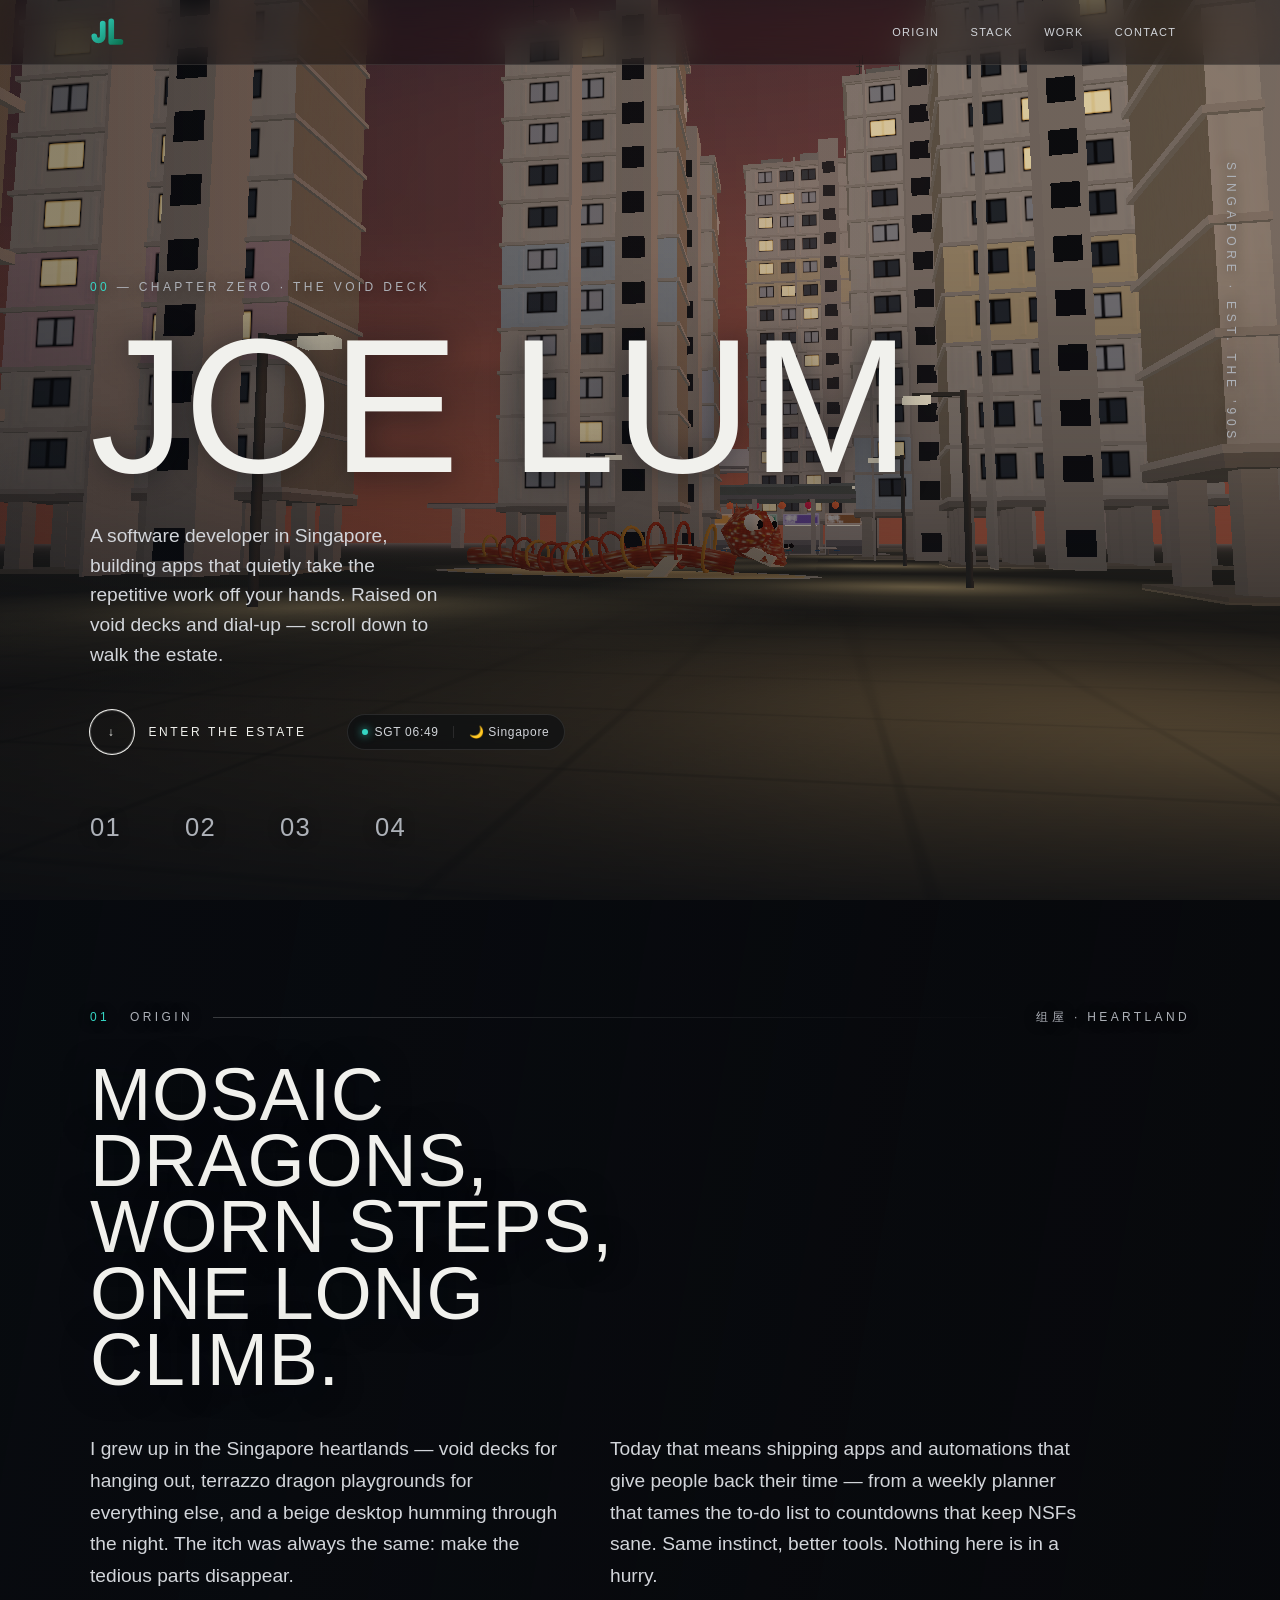
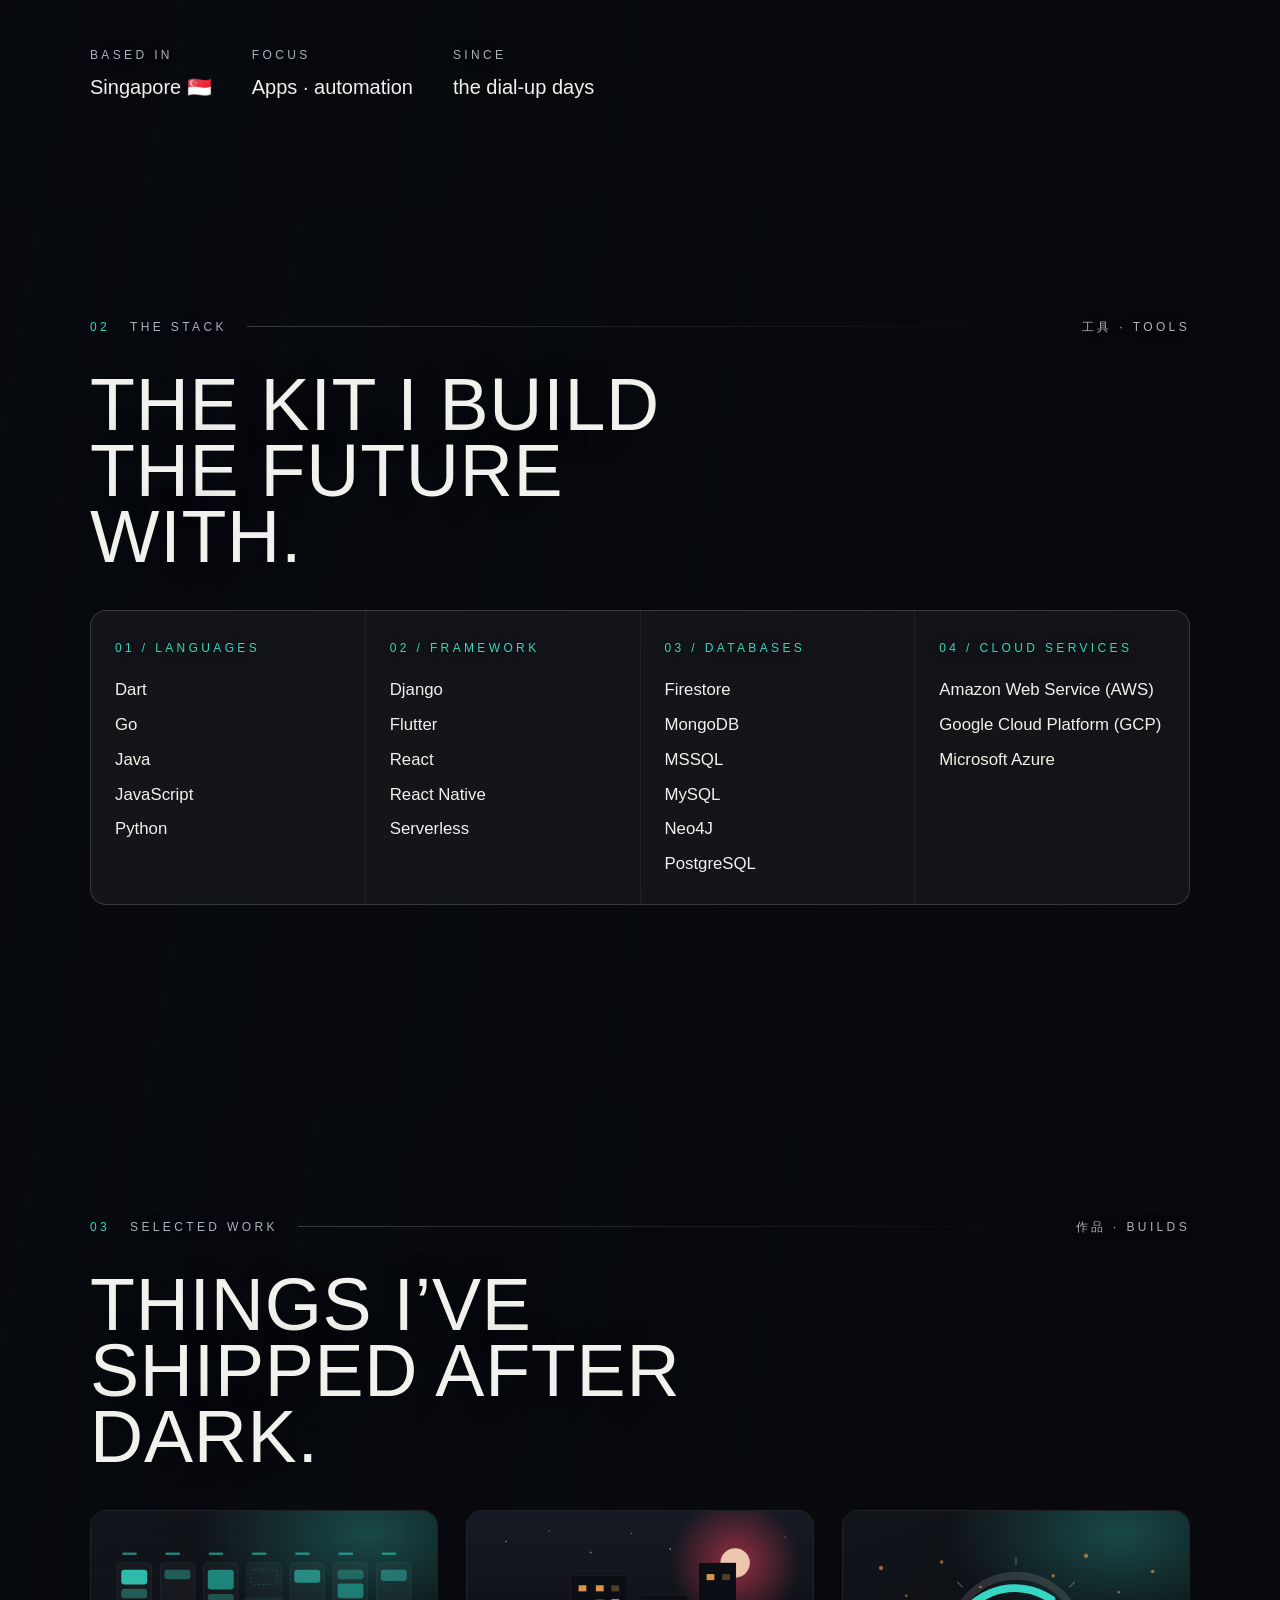
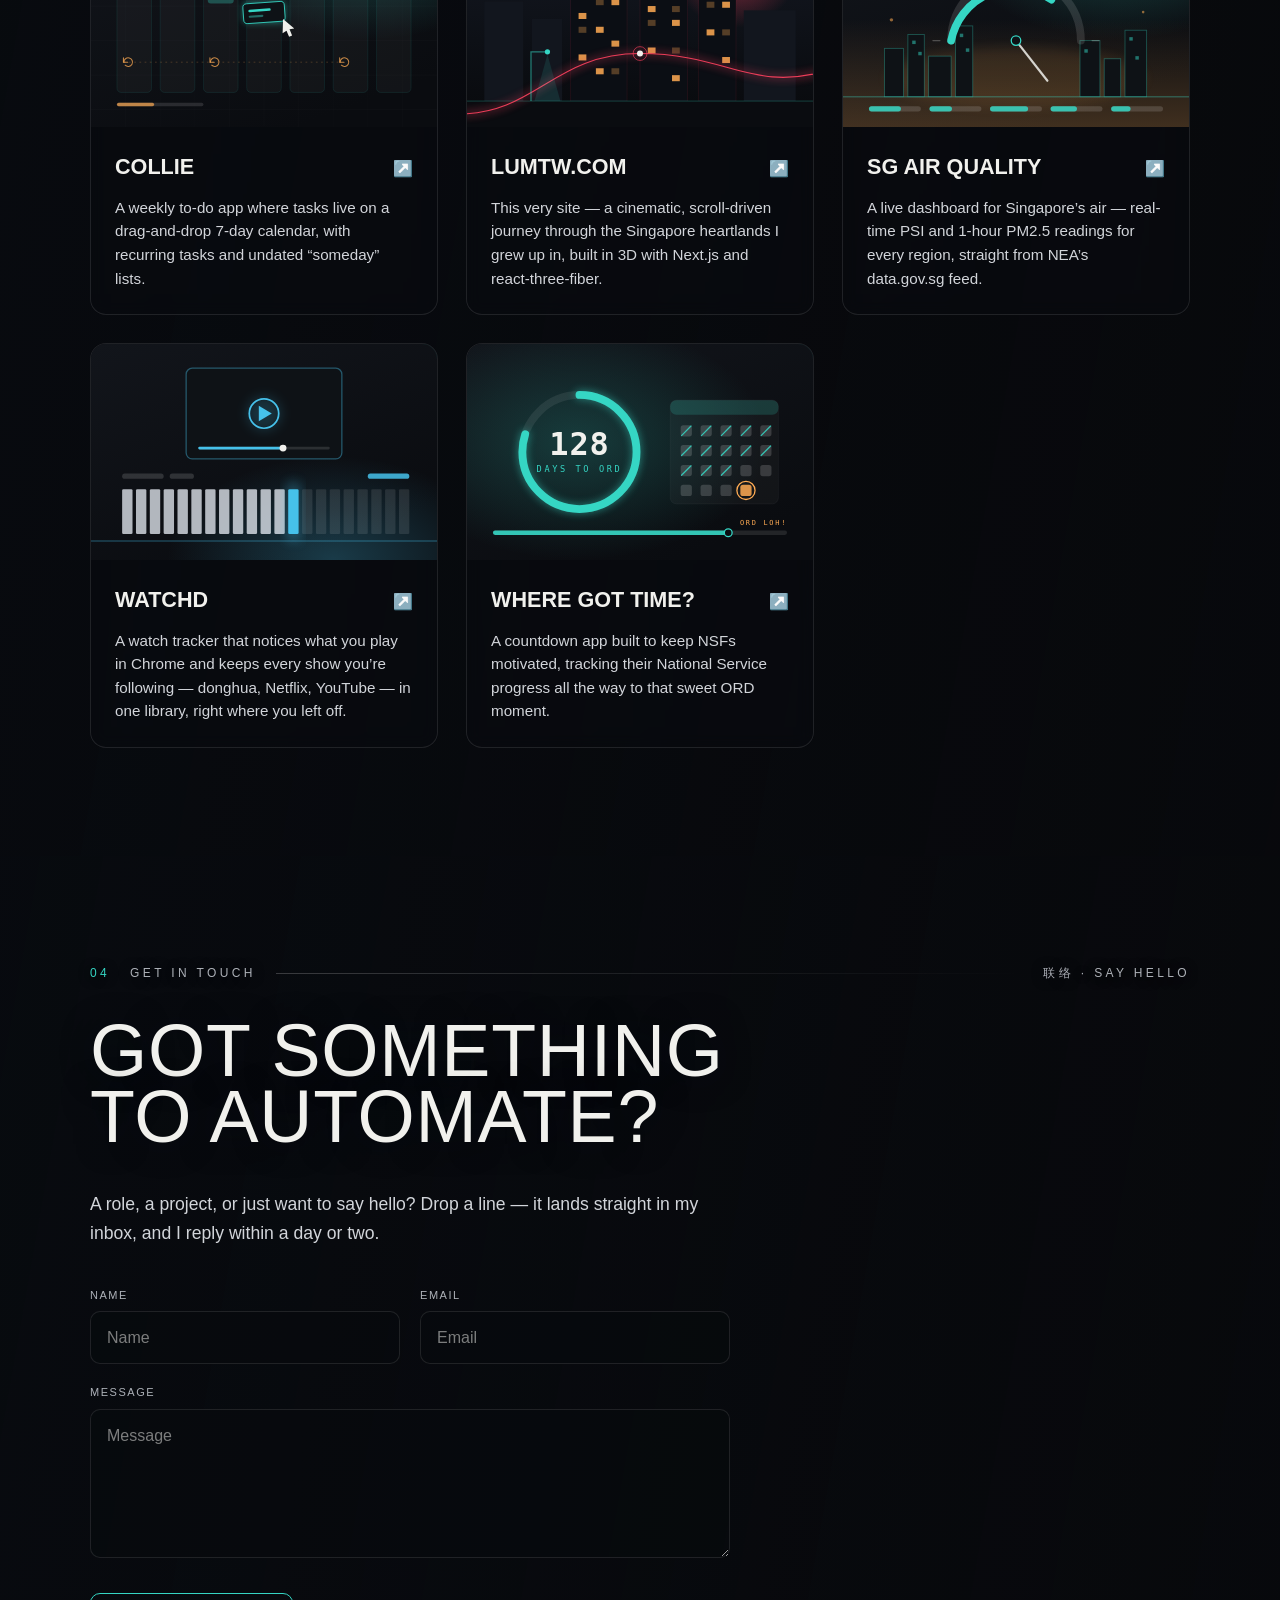
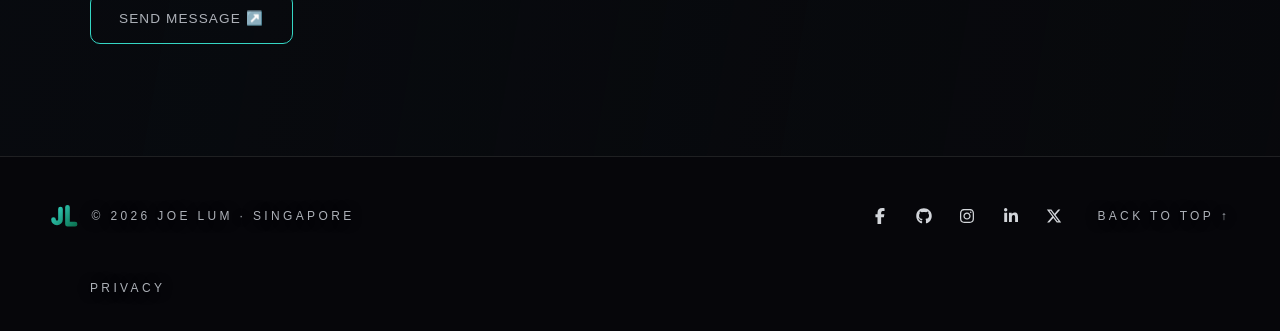
==== commit 3562dc49: "Automated update from source repo" ====
--- a/index.html
+++ b/index.html
@@ -1 +1 @@
-<!DOCTYPE html><html lang="en"><head><meta charSet="utf-8"/><meta name="viewport" content="width=device-width, initial-scale=1"/><link rel="preload" href="/_next/static/media/07a39a8a4660cc7c-s.p.0r6juujl39pe6.woff2" as="font" crossorigin="" type="font/woff2"/><link rel="preload" href="/_next/static/media/237858b39a32779d-s.p.2cyn07wtgehh0.woff2" as="font" crossorigin="" type="font/woff2"/><link rel="preload" href="/_next/static/media/605ce01b664af129-s.p.0wgildi0cnwt9.woff2" as="font" crossorigin="" type="font/woff2"/><link rel="preload" href="/_next/static/media/6e7755c9813efd51-s.p.0pan85mumqyf3.woff2" as="font" crossorigin="" type="font/woff2"/><link rel="stylesheet" href="/_next/static/chunks/1v-9eg9n2r5tg.css" data-precedence="next"/><link rel="preload" as="script" fetchPriority="low" href="/_next/static/chunks/1pcw6gskne7pf.js"/><script src="/_next/static/chunks/1wnov70f88xjy.js" async=""></script><script src="/_next/static/chunks/092r-mewpaf3q.js" async=""></script><script src="/_next/static/chunks/0c98xzjfks9hq.js" async=""></script><script src="/_next/static/chunks/turbopack-2u1d16houkiyo.js" async=""></script><script src="/_next/static/chunks/30nhyetzpeohx.js" async=""></script><script src="/_next/static/chunks/3g953f41wgiea.js" async=""></script><script src="/_next/static/chunks/31m-2cqp_01fg.js" async=""></script><script src="/_next/static/chunks/2tms1og7sox-8.js" async=""></script><script src="/_next/static/chunks/15rgu_l4-33qj.js" async=""></script><script src="/_next/static/chunks/1oen9jsfe7ngg.js" async=""></script><meta name="next-size-adjust" content=""/><title>Joe Lum — Software Developer</title><meta name="description" content="I’m a software developer living in Singapore who loves creating apps that make life easier by automating repetitive tasks and improving everyday experiences."/><meta name="application-name" content="Joe Lum"/><meta name="author" content="Joe Lum"/><meta name="keywords" content="Joe Lum,Software Developer,Singapore,Portfolio"/><meta name="creator" content="Joe Lum"/><link rel="canonical" href="https://lumtw.com/"/><meta property="og:title" content="Joe Lum — Software Developer"/><meta property="og:description" content="I’m a software developer living in Singapore who loves creating apps that make life easier by automating repetitive tasks and improving everyday experiences."/><meta property="og:url" content="https://lumtw.com/"/><meta property="og:site_name" content="Joe Lum"/><meta property="og:locale" content="en_SG"/><meta property="og:image" content="https://lumtw.com/og.jpg"/><meta property="og:image:width" content="1200"/><meta property="og:image:height" content="630"/><meta property="og:image:alt" content="A 3D Singapore HDB estate at golden hour"/><meta property="og:type" content="website"/><meta name="twitter:card" content="summary_large_image"/><meta name="twitter:creator" content="@lumtwj"/><meta name="twitter:title" content="Joe Lum — Software Developer"/><meta name="twitter:description" content="I’m a software developer living in Singapore who loves creating apps that make life easier by automating repetitive tasks and improving everyday experiences."/><meta name="twitter:image" content="https://lumtw.com/og.jpg"/><link rel="icon" href="/icon.svg?icon.1xjopr1339k_-.svg" sizes="any" type="image/svg+xml"/><script src="/_next/static/chunks/0cz1d0mv5g_q7.js" noModule=""></script></head><body class="T19VSG_variable _8Li5zG_variable -5dOoa_variable EgwAuW_variable"><div hidden=""><!--$--><!--/$--></div><script type="application/ld+json">{"@context":"https://schema.org","@graph":[{"@type":"Person","@id":"https://lumtw.com/#person","name":"Joe Lum","url":"https://lumtw.com/","jobTitle":"Software Developer","description":"I’m a software developer living in Singapore who loves creating apps that make life easier by automating repetitive tasks and improving everyday experiences.","address":{"@type":"PostalAddress","addressCountry":"SG"},"sameAs":["https://facebook.com/lumtwj","https://github.com/lumtwj","https://instagram.com/lumtwj","https://www.linkedin.com/in/joelum","https://x.com/lumtwj"]},{"@type":"WebSite","@id":"https://lumtw.com/#website","url":"https://lumtw.com/","name":"Joe Lum","inLanguage":"en-SG","publisher":{"@id":"https://lumtw.com/#person"}}]}</script><div data-nosnippet="true" aria-hidden="true" style="position:fixed;inset:0;z-index:9999;background:#06070a;display:flex;flex-direction:column;align-items:center;justify-content:center;gap:1.5rem;opacity:1"><svg width="72" height="72" viewBox="0 0 48 48" fill="none" aria-label="Joe Lum" role="img"><defs><linearGradient id="intro-grad" x1="6" y1="6" x2="44" y2="42" gradientUnits="userSpaceOnUse"><stop stop-color="#35d6c4"></stop><stop offset="1" stop-color="#0b7150"></stop></linearGradient></defs><g stroke="url(#intro-grad)" stroke-width="8" stroke-linecap="round" stroke-linejoin="round" fill="none"><path d="M18 12V30a6 6 0 0 1-12 0" pathLength="1" stroke-dashoffset="0" stroke-dasharray="0 1" style="opacity:0"></path><path d="M30 9V38H43" pathLength="1" stroke-dashoffset="0" stroke-dasharray="0 1" style="opacity:0"></path></g></svg><div style="width:min(340px, 70vw)"><div style="height:1px;background:rgba(255,255,255,0.14);position:relative;overflow:hidden"><div style="position:absolute;inset:0;transform-origin:left;background:var(--color-signal)"></div></div><div style="margin-top:0.9rem;display:flex;justify-content:space-between;font-family:var(--font-mono);font-size:11px;letter-spacing:0.2em;text-transform:uppercase;color:var(--fg-subtle)"><span>Warming the void-deck lights</span><span>0<!-- -->%</span></div></div><span style="font-family:var(--font-mono);font-size:10px;letter-spacing:0.3em;text-transform:uppercase;color:var(--fg-subtle);opacity:0.7">Singapore ·<!-- --> <!-- -->tonight</span></div><div aria-hidden="true" style="position:fixed;inset:0;z-index:-1;background:radial-gradient(50% 40% at 72% 20%, #ffbe7873 0%, transparent 55%),linear-gradient(180deg, #46567c 0%, #e6a45f 100%)"></div><header class="glass glass-nav" style="position:fixed;top:0;left:0;right:0;z-index:50;border-bottom:1px solid var(--glass-border)"><div class="shell" style="height:64px;display:flex;align-items:center;justify-content:space-between"><a aria-label="Home" href="/"><svg width="34" height="34" viewBox="0 0 48 48" fill="none" role="img" aria-label="Joe Lum"><defs><linearGradient id="logo-grad" x1="6" y1="6" x2="44" y2="42" gradientUnits="userSpaceOnUse"><stop stop-color="#35d6c4"></stop><stop offset="1" stop-color="#0b7150"></stop></linearGradient></defs><g stroke="url(#logo-grad)" stroke-width="8" stroke-linecap="round" stroke-linejoin="round" fill="none"><path d="M18 12V30a6 6 0 0 1-12 0"></path><path d="M30 9V38H43"></path></g></svg></a><nav style="display:flex;align-items:center;gap:0.25rem" class="nav-desktop"><button type="button" style="position:relative;padding:0.5rem 0.85rem;font-family:var(--font-mono);font-size:11px;letter-spacing:0.12em;text-transform:uppercase;color:var(--fg-muted);transition:color 0.18s ease">Origin</button><button type="button" style="position:relative;padding:0.5rem 0.85rem;font-family:var(--font-mono);font-size:11px;letter-spacing:0.12em;text-transform:uppercase;color:var(--fg-muted);transition:color 0.18s ease">Stack</button><button type="button" style="position:relative;padding:0.5rem 0.85rem;font-family:var(--font-mono);font-size:11px;letter-spacing:0.12em;text-transform:uppercase;color:var(--fg-muted);transition:color 0.18s ease">Work</button><button type="button" style="position:relative;padding:0.5rem 0.85rem;font-family:var(--font-mono);font-size:11px;letter-spacing:0.12em;text-transform:uppercase;color:var(--fg-muted);transition:color 0.18s ease">Contact</button></nav><button type="button" class="nav-mobile-toggle" aria-label="Open menu" aria-expanded="false" aria-controls="nav-mobile-menu" style="display:none;color:var(--fg);padding:8px"><svg stroke="currentColor" fill="none" stroke-width="2" viewBox="0 0 24 24" stroke-linecap="round" stroke-linejoin="round" height="20" width="20" xmlns="http://www.w3.org/2000/svg"><line x1="4" x2="20" y1="12" y2="12"></line><line x1="4" x2="20" y1="6" y2="6"></line><line x1="4" x2="20" y1="18" y2="18"></line></svg></button></div></header><main><section id="top" class="masthead-section" style="position:relative;min-height:100vh;display:flex;flex-direction:column;justify-content:flex-end;padding-bottom:clamp(2rem, 6vh, 4rem);scroll-margin-top:0"><span class="vertical-label" style="position:absolute;top:18%;right:clamp(1rem,4vw,2.5rem)">Singapore · est. the ’90s</span><div class="shell" style="width:100%"><p class="eyebrow" style="margin-bottom:1.5rem;opacity:0;transform:translateY(26px)"><span style="color:var(--color-signal)">00</span> — Chapter zero · the void deck</p><h1 class="display" style="font-size:clamp(3.4rem, 17vw, 12rem);letter-spacing:-0.01em;margin:0;opacity:0;transform:translateY(26px)">Joe Lum</h1><p style="margin-top:1.75rem;max-width:34ch;font-size:clamp(1rem, 1.5vw, 1.2rem);line-height:1.55;color:var(--fg-muted);opacity:0;transform:translateY(26px)">A software developer in Singapore, building apps that quietly take the repetitive work off your hands. Raised on void decks and dial-up — scroll down to walk the estate.</p><div style="margin-top:2.5rem;display:flex;flex-wrap:wrap;align-items:center;gap:1.5rem 2.5rem;opacity:0;transform:translateY(26px)"><button class="cta-round"><span class="ring" aria-hidden="true">↓</span>Enter the estate</button><div class="glass glass-pill" style="display:inline-flex;align-items:center;gap:0.9rem;padding:0.5rem 0.9rem;border-radius:999px;border:1px solid var(--border);font-family:var(--font-mono);font-size:12px;letter-spacing:0.06em;color:var(--fg-muted)"><span style="display:inline-flex;align-items:center;gap:0.4rem"><span style="width:6px;height:6px;border-radius:999px;background:var(--color-signal);box-shadow:0 0 8px var(--color-signal)"></span>SGT <!-- -->--:--</span><span style="width:1px;height:12px;background:var(--border)"></span><span>🌙<!-- --> <!-- -->Singapore</span></div></div><div style="margin-top:clamp(2rem, 6vh, 3.5rem);display:flex;gap:clamp(1.5rem, 6vw, 4rem);opacity:0;transform:translateY(26px)"><button class="eyebrow" style="font-size:clamp(1.1rem, 2.4vw, 1.6rem);font-family:var(--font-display);letter-spacing:0.05em;color:var(--fg-subtle)">01</button><button class="eyebrow" style="font-size:clamp(1.1rem, 2.4vw, 1.6rem);font-family:var(--font-display);letter-spacing:0.05em;color:var(--fg-subtle)">02</button><button class="eyebrow" style="font-size:clamp(1.1rem, 2.4vw, 1.6rem);font-family:var(--font-display);letter-spacing:0.05em;color:var(--fg-subtle)">03</button><button class="eyebrow" style="font-size:clamp(1.1rem, 2.4vw, 1.6rem);font-family:var(--font-display);letter-spacing:0.05em;color:var(--fg-subtle)">04</button></div></div></section><section id="origin" class="chapter-section" style="position:relative;scroll-margin-top:88px;min-height:100vh;padding:clamp(5rem, 12vh, 9rem) 0"><div class="shell"><div style="opacity:0;transform:translateY(22px)"><div style="display:flex;align-items:center;gap:1.25rem;margin-bottom:2.25rem"><span class="eyebrow" style="color:var(--color-signal)">01</span><span class="eyebrow">Origin</span><div class="hairline" style="flex:1"></div><span class="eyebrow">组屋 · heartland</span></div></div><div style="opacity:0;transform:translateY(22px)"><h2 class="display" style="font-size:clamp(2.4rem, 6vw, 4.6rem);max-width:16ch;margin-bottom:2.5rem">Mosaic dragons, worn steps, one long climb.</h2></div><div style="display:grid;gap:clamp(1.5rem, 4vw, 3rem);grid-template-columns:repeat(auto-fit, minmax(min(100%, 22rem), 1fr));max-width:62rem"><div style="opacity:0;transform:translateY(22px)"><p style="font-size:clamp(1.05rem,1.5vw,1.25rem);line-height:1.65;color:var(--fg-muted)">I grew up in the Singapore heartlands — void decks for hanging out, terrazzo dragon playgrounds for everything else, and a beige desktop humming through the night. The itch was always the same: make the tedious parts disappear.</p></div><div style="opacity:0;transform:translateY(22px)"><p style="font-size:clamp(1.05rem,1.5vw,1.25rem);line-height:1.65;color:var(--fg-muted)">Today that means shipping apps and automations that give people back their time — from a weekly planner that tames the to-do list to countdowns that keep NSFs sane. Same instinct, better tools. Nothing here is in a hurry.</p></div></div><div style="opacity:0;transform:translateY(22px)"><div style="margin-top:clamp(2.5rem, 6vh, 4rem);display:flex;flex-wrap:wrap;gap:2.5rem"><div><div class="eyebrow" style="margin-bottom:0.5rem">Based in</div><div style="font-family:var(--font-display);font-size:1.25rem">Singapore 🇸🇬</div></div><div><div class="eyebrow" style="margin-bottom:0.5rem">Focus</div><div style="font-family:var(--font-display);font-size:1.25rem">Apps · automation</div></div><div><div class="eyebrow" style="margin-bottom:0.5rem">Since</div><div style="font-family:var(--font-display);font-size:1.25rem">the dial-up days</div></div></div></div></div></section><section id="stack" class="chapter-section" style="position:relative;scroll-margin-top:88px;min-height:100vh;padding:clamp(5rem, 12vh, 9rem) 0"><div class="shell"><div style="opacity:0;transform:translateY(22px)"><div style="display:flex;align-items:center;gap:1.25rem;margin-bottom:2.25rem"><span class="eyebrow" style="color:var(--color-signal)">02</span><span class="eyebrow">The Stack</span><div class="hairline" style="flex:1"></div><span class="eyebrow">工具 · tools</span></div></div><div style="opacity:0;transform:translateY(22px)"><h2 class="display" style="font-size:clamp(2.4rem, 6vw, 4.6rem);max-width:16ch;margin-bottom:2.5rem">The kit I build the future with.</h2></div><div style="display:grid;gap:1px;grid-template-columns:repeat(auto-fit, minmax(min(100%, 16rem), 1fr));background:var(--border);border:1px solid var(--border);border-radius:var(--radius-card);overflow:hidden"><div style="opacity:0;transform:translateY(22px)"><div class="glass glass-panel" style="padding:1.75rem 1.5rem;height:100%"><div class="eyebrow" style="color:var(--color-signal);margin-bottom:1.25rem">01<!-- --> / <!-- -->Languages</div><ul style="list-style:none;display:grid;gap:0.6rem"><li style="font-family:var(--font-display);font-size:1.05rem;color:var(--fg)">Dart</li><li style="font-family:var(--font-display);font-size:1.05rem;color:var(--fg)">Go</li><li style="font-family:var(--font-display);font-size:1.05rem;color:var(--fg)">Java</li><li style="font-family:var(--font-display);font-size:1.05rem;color:var(--fg)">JavaScript</li><li style="font-family:var(--font-display);font-size:1.05rem;color:var(--fg)">Python</li></ul></div></div><div style="opacity:0;transform:translateY(22px)"><div class="glass glass-panel" style="padding:1.75rem 1.5rem;height:100%"><div class="eyebrow" style="color:var(--color-signal);margin-bottom:1.25rem">02<!-- --> / <!-- -->Framework</div><ul style="list-style:none;display:grid;gap:0.6rem"><li style="font-family:var(--font-display);font-size:1.05rem;color:var(--fg)">Django</li><li style="font-family:var(--font-display);font-size:1.05rem;color:var(--fg)">Flutter</li><li style="font-family:var(--font-display);font-size:1.05rem;color:var(--fg)">React</li><li style="font-family:var(--font-display);font-size:1.05rem;color:var(--fg)">React Native</li><li style="font-family:var(--font-display);font-size:1.05rem;color:var(--fg)">Serverless</li></ul></div></div><div style="opacity:0;transform:translateY(22px)"><div class="glass glass-panel" style="padding:1.75rem 1.5rem;height:100%"><div class="eyebrow" style="color:var(--color-signal);margin-bottom:1.25rem">03<!-- --> / <!-- -->Databases</div><ul style="list-style:none;display:grid;gap:0.6rem"><li style="font-family:var(--font-display);font-size:1.05rem;color:var(--fg)">Firestore</li><li style="font-family:var(--font-display);font-size:1.05rem;color:var(--fg)">MongoDB</li><li style="font-family:var(--font-display);font-size:1.05rem;color:var(--fg)">MSSQL</li><li style="font-family:var(--font-display);font-size:1.05rem;color:var(--fg)">MySQL</li><li style="font-family:var(--font-display);font-size:1.05rem;color:var(--fg)">Neo4J</li><li style="font-family:var(--font-display);font-size:1.05rem;color:var(--fg)">PostgreSQL</li></ul></div></div><div style="opacity:0;transform:translateY(22px)"><div class="glass glass-panel" style="padding:1.75rem 1.5rem;height:100%"><div class="eyebrow" style="color:var(--color-signal);margin-bottom:1.25rem">04<!-- --> / <!-- -->Cloud Services</div><ul style="list-style:none;display:grid;gap:0.6rem"><li style="font-family:var(--font-display);font-size:1.05rem;color:var(--fg)">Amazon Web Service (AWS)</li><li style="font-family:var(--font-display);font-size:1.05rem;color:var(--fg)">Google Cloud Platform (GCP)</li><li style="font-family:var(--font-display);font-size:1.05rem;color:var(--fg)">Microsoft Azure</li></ul></div></div></div></div></section><section id="work" class="chapter-section" style="position:relative;scroll-margin-top:88px;min-height:100vh;padding:clamp(5rem, 12vh, 9rem) 0"><div class="shell"><div style="opacity:0;transform:translateY(22px)"><div style="display:flex;align-items:center;gap:1.25rem;margin-bottom:2.25rem"><span class="eyebrow" style="color:var(--color-signal)">03</span><span class="eyebrow">Selected Work</span><div class="hairline" style="flex:1"></div><span class="eyebrow">作品 · builds</span></div></div><div style="opacity:0;transform:translateY(22px)"><h2 class="display" style="font-size:clamp(2.4rem, 6vw, 4.6rem);max-width:16ch;margin-bottom:2.5rem">Things I’ve shipped after dark.</h2></div><div style="display:grid;gap:clamp(1rem, 2.5vw, 1.75rem);grid-template-columns:repeat(auto-fit, minmax(min(100%, 20rem), 1fr))"><div style="opacity:0;transform:translateY(22px)"><a href="https://collie.lumtw.com" target="_blank" rel="noopener noreferrer" style="display:flex;flex-direction:column;height:100%;border-radius:var(--radius-card);border:1px solid var(--border);overflow:hidden" class="glass work-card"><div style="position:relative;aspect-ratio:16 / 10;background:radial-gradient(120% 90% at 80% 10%, color-mix(in oklab, var(--color-signal) 30%, transparent) 0%, transparent 55%),linear-gradient(160deg, #12151b 0%, #0a0c10 100%);display:grid;place-items:center"><img alt="" loading="lazy" decoding="async" data-nimg="fill" style="position:absolute;height:100%;width:100%;left:0;top:0;right:0;bottom:0;object-fit:cover;color:transparent" src="/projects/collie.svg"/><span class="display" style="position:relative;font-size:3.5rem;color:transparent;-webkit-text-stroke:1px var(--color-signal);opacity:0">01</span></div><div style="padding:1.5rem;display:flex;flex-direction:column;gap:0.75rem;flex:1"><div style="display:flex;align-items:baseline;justify-content:space-between;gap:1rem"><h3 style="font-family:var(--font-display);font-size:1.35rem;font-weight:600">COLLIE</h3><span aria-hidden="true" style="color:var(--color-signal);font-family:var(--font-mono)">↗</span></div><p style="color:var(--fg-muted);font-size:0.95rem;line-height:1.55">A weekly to-do app where tasks live on a drag-and-drop 7-day calendar, with recurring tasks and undated “someday” lists.</p></div></a></div><div style="opacity:0;transform:translateY(22px)"><a style="display:flex;flex-direction:column;height:100%;border-radius:var(--radius-card);border:1px solid var(--border);overflow:hidden" class="glass work-card" href="/projects/lumtwcom/"><div style="position:relative;aspect-ratio:16 / 10;background:radial-gradient(120% 90% at 80% 10%, color-mix(in oklab, var(--color-amber) 30%, transparent) 0%, transparent 55%),linear-gradient(160deg, #12151b 0%, #0a0c10 100%);display:grid;place-items:center"><img alt="" loading="lazy" decoding="async" data-nimg="fill" style="position:absolute;height:100%;width:100%;left:0;top:0;right:0;bottom:0;object-fit:cover;color:transparent" src="/projects/lumtwcom.svg"/><span class="display" style="position:relative;font-size:3.5rem;color:transparent;-webkit-text-stroke:1px var(--color-amber);opacity:0">02</span></div><div style="padding:1.5rem;display:flex;flex-direction:column;gap:0.75rem;flex:1"><div style="display:flex;align-items:baseline;justify-content:space-between;gap:1rem"><h3 style="font-family:var(--font-display);font-size:1.35rem;font-weight:600">LUMTW.COM</h3><span aria-hidden="true" style="color:var(--color-amber);font-family:var(--font-mono)">↗</span></div><p style="color:var(--fg-muted);font-size:0.95rem;line-height:1.55">This very site — a cinematic, scroll-driven journey through the Singapore heartlands I grew up in, built in 3D with Next.js and react-three-fiber.</p></div></a></div><div style="opacity:0;transform:translateY(22px)"><a href="https://sgair.lumtw.com" target="_blank" rel="noopener noreferrer" style="display:flex;flex-direction:column;height:100%;border-radius:var(--radius-card);border:1px solid var(--border);overflow:hidden" class="glass work-card"><div style="position:relative;aspect-ratio:16 / 10;background:radial-gradient(120% 90% at 80% 10%, color-mix(in oklab, var(--color-neon) 30%, transparent) 0%, transparent 55%),linear-gradient(160deg, #12151b 0%, #0a0c10 100%);display:grid;place-items:center"><img alt="" loading="lazy" decoding="async" data-nimg="fill" style="position:absolute;height:100%;width:100%;left:0;top:0;right:0;bottom:0;object-fit:cover;color:transparent" src="/projects/sgair.svg"/><span class="display" style="position:relative;font-size:3.5rem;color:transparent;-webkit-text-stroke:1px var(--color-neon);opacity:0">03</span></div><div style="padding:1.5rem;display:flex;flex-direction:column;gap:0.75rem;flex:1"><div style="display:flex;align-items:baseline;justify-content:space-between;gap:1rem"><h3 style="font-family:var(--font-display);font-size:1.35rem;font-weight:600">SG AIR QUALITY</h3><span aria-hidden="true" style="color:var(--color-neon);font-family:var(--font-mono)">↗</span></div><p style="color:var(--fg-muted);font-size:0.95rem;line-height:1.55">A live dashboard for Singapore’s air — real-time PSI and 1-hour PM2.5 readings for every region, straight from NEA’s data.gov.sg feed.</p></div></a></div><div style="opacity:0;transform:translateY(22px)"><a href="https://watchd.lumtw.com" target="_blank" rel="noopener noreferrer" style="display:flex;flex-direction:column;height:100%;border-radius:var(--radius-card);border:1px solid var(--border);overflow:hidden" class="glass work-card"><div style="position:relative;aspect-ratio:16 / 10;background:radial-gradient(120% 90% at 80% 10%, color-mix(in oklab, var(--color-signal) 30%, transparent) 0%, transparent 55%),linear-gradient(160deg, #12151b 0%, #0a0c10 100%);display:grid;place-items:center"><img alt="" loading="lazy" decoding="async" data-nimg="fill" style="position:absolute;height:100%;width:100%;left:0;top:0;right:0;bottom:0;object-fit:cover;color:transparent" src="/projects/watchd.svg"/><span class="display" style="position:relative;font-size:3.5rem;color:transparent;-webkit-text-stroke:1px var(--color-signal);opacity:0">04</span></div><div style="padding:1.5rem;display:flex;flex-direction:column;gap:0.75rem;flex:1"><div style="display:flex;align-items:baseline;justify-content:space-between;gap:1rem"><h3 style="font-family:var(--font-display);font-size:1.35rem;font-weight:600">WATCHD</h3><span aria-hidden="true" style="color:var(--color-signal);font-family:var(--font-mono)">↗</span></div><p style="color:var(--fg-muted);font-size:0.95rem;line-height:1.55">A watch tracker that notices what you play in Chrome and keeps every show you’re following — donghua, Netflix, YouTube — in one library, right where you left off.</p></div></a></div><div style="opacity:0;transform:translateY(22px)"><a href="https://play.google.com/store/apps/details?id=com.mOcentury.wgt" target="_blank" rel="noopener noreferrer" style="display:flex;flex-direction:column;height:100%;border-radius:var(--radius-card);border:1px solid var(--border);overflow:hidden" class="glass work-card"><div style="position:relative;aspect-ratio:16 / 10;background:radial-gradient(120% 90% at 80% 10%, color-mix(in oklab, var(--color-signal) 30%, transparent) 0%, transparent 55%),linear-gradient(160deg, #12151b 0%, #0a0c10 100%);display:grid;place-items:center"><img alt="" loading="lazy" decoding="async" data-nimg="fill" style="position:absolute;height:100%;width:100%;left:0;top:0;right:0;bottom:0;object-fit:cover;color:transparent" src="/projects/where-got-time.svg"/><span class="display" style="position:relative;font-size:3.5rem;color:transparent;-webkit-text-stroke:1px var(--color-signal);opacity:0">05</span></div><div style="padding:1.5rem;display:flex;flex-direction:column;gap:0.75rem;flex:1"><div style="display:flex;align-items:baseline;justify-content:space-between;gap:1rem"><h3 style="font-family:var(--font-display);font-size:1.35rem;font-weight:600">WHERE GOT TIME?</h3><span aria-hidden="true" style="color:var(--color-signal);font-family:var(--font-mono)">↗</span></div><p style="color:var(--fg-muted);font-size:0.95rem;line-height:1.55">A countdown app built to keep NSFs motivated, tracking their National Service progress all the way to that sweet ORD moment.</p></div></a></div></div></div></section><section id="contact" class="chapter-section" style="position:relative;scroll-margin-top:88px;min-height:100vh;padding:clamp(5rem, 12vh, 9rem) 0"><div class="shell"><div style="opacity:0;transform:translateY(22px)"><div style="display:flex;align-items:center;gap:1.25rem;margin-bottom:2.25rem"><span class="eyebrow" style="color:var(--color-signal)">04</span><span class="eyebrow">Get in touch</span><div class="hairline" style="flex:1"></div><span class="eyebrow">联络 · say hello</span></div></div><div style="opacity:0;transform:translateY(22px)"><h2 class="display" style="font-size:clamp(2.4rem, 6vw, 4.6rem);max-width:16ch;margin-bottom:2.5rem">Got something to automate?</h2></div><div style="max-width:40rem"><div style="opacity:0;transform:translateY(22px)"><p style="color:var(--fg-muted);font-size:1.1rem;line-height:1.6;margin-bottom:2.5rem">A role, a project, or just want to say hello? Drop a line — it lands straight in my inbox, and I reply within a day or two.</p></div><div style="opacity:0;transform:translateY(22px)"><form noValidate=""><div style="display:grid;gap:1.25rem;grid-template-columns:repeat(auto-fit, minmax(min(100%, 12rem), 1fr))"><div><label style="display:block;font-family:var(--font-mono);font-size:11px;letter-spacing:0.14em;text-transform:uppercase;color:var(--fg-subtle);margin-bottom:0.5rem" for="c-name">Name</label><input id="c-name" style="width:100%;background:rgba(8,10,14,0.6);border:1px solid var(--border);border-radius:var(--radius-control);padding:0.85rem 1rem;color:var(--fg);font-family:var(--font-body);font-size:1rem;outline:none" placeholder="Name" value=""/></div><div><label style="display:block;font-family:var(--font-mono);font-size:11px;letter-spacing:0.14em;text-transform:uppercase;color:var(--fg-subtle);margin-bottom:0.5rem" for="c-email">Email</label><input id="c-email" type="email" placeholder="Email" style="width:100%;background:rgba(8,10,14,0.6);border:1px solid var(--border);border-radius:var(--radius-control);padding:0.85rem 1rem;color:var(--fg);font-family:var(--font-body);font-size:1rem;outline:none;border-color:var(--border)" value=""/></div></div><input tabindex="-1" autoComplete="off" aria-hidden="true" style="position:absolute;left:-9999px;width:1px;height:1px;opacity:0;pointer-events:none" value=""/><div style="margin-top:1.25rem"><label style="display:block;font-family:var(--font-mono);font-size:11px;letter-spacing:0.14em;text-transform:uppercase;color:var(--fg-subtle);margin-bottom:0.5rem" for="c-msg">Message</label><textarea id="c-msg" rows="5" placeholder="Message" style="width:100%;background:rgba(8,10,14,0.6);border:1px solid var(--border);border-radius:var(--radius-control);padding:0.85rem 1rem;color:var(--fg);font-family:var(--font-body);font-size:1rem;outline:none;resize:vertical"></textarea></div><div style="margin-top:1.75rem;display:flex;align-items:center;gap:1.5rem;flex-wrap:wrap"><button type="submit" disabled="" style="font-family:var(--font-mono);font-size:0.85rem;letter-spacing:0.08em;text-transform:uppercase;padding:0.9rem 1.75rem;border-radius:var(--radius-control);border:1px solid var(--color-signal);background:transparent;color:var(--fg-subtle);cursor:not-allowed;opacity:1;transition:all 0.2s ease">Send message ↗</button></div></form></div></div></div></section><!--$--><!--/$--></main><footer class="glass glass-footer" style="position:relative;border-top:1px solid var(--border)"><div class="shell" style="padding:2.5rem 0;display:flex;flex-wrap:wrap;align-items:center;justify-content:space-between;gap:1.5rem"><div style="display:flex;align-items:center;gap:0.85rem"><svg width="28" height="28" viewBox="0 0 48 48" fill="none" role="img" aria-label="Joe Lum"><defs><linearGradient id="logo-grad" x1="6" y1="6" x2="44" y2="42" gradientUnits="userSpaceOnUse"><stop stop-color="#35d6c4"></stop><stop offset="1" stop-color="#0b7150"></stop></linearGradient></defs><g stroke="url(#logo-grad)" stroke-width="8" stroke-linecap="round" stroke-linejoin="round" fill="none"><path d="M18 12V30a6 6 0 0 1-12 0"></path><path d="M30 9V38H43"></path></g></svg><span class="eyebrow">© <!-- -->2026<!-- --> Joe Lum · Singapore</span></div><div style="display:flex;align-items:center;gap:1.5rem"><div style="display:flex;gap:0.35rem"><a href="https://facebook.com/lumtwj" target="_blank" rel="noopener noreferrer" aria-label="Facebook" class="social-btn" style="display:grid;place-items:center;width:38px;height:38px;border-radius:999px;color:var(--fg-muted);transition:color 0.18s ease, background 0.18s ease"><svg stroke="currentColor" fill="currentColor" stroke-width="0" viewBox="0 0 320 512" height="1em" width="1em" xmlns="http://www.w3.org/2000/svg"><path d="M80 299.3V512H196V299.3h86.5l18-97.8H196V166.9c0-51.7 20.3-71.5 72.7-71.5c16.3 0 29.4 .4 37 1.2V7.9C291.4 4 256.4 0 236.2 0C129.3 0 80 50.5 80 159.4v42.1H14v97.8H80z"></path></svg></a><a href="https://github.com/lumtwj" target="_blank" rel="noopener noreferrer" aria-label="GitHub" class="social-btn" style="display:grid;place-items:center;width:38px;height:38px;border-radius:999px;color:var(--fg-muted);transition:color 0.18s ease, background 0.18s ease"><svg stroke="currentColor" fill="currentColor" stroke-width="0" viewBox="0 0 496 512" height="1em" width="1em" xmlns="http://www.w3.org/2000/svg"><path d="M165.9 397.4c0 2-2.3 3.6-5.2 3.6-3.3.3-5.6-1.3-5.6-3.6 0-2 2.3-3.6 5.2-3.6 3-.3 5.6 1.3 5.6 3.6zm-31.1-4.5c-.7 2 1.3 4.3 4.3 4.9 2.6 1 5.6 0 6.2-2s-1.3-4.3-4.3-5.2c-2.6-.7-5.5.3-6.2 2.3zm44.2-1.7c-2.9.7-4.9 2.6-4.6 4.9.3 2 2.9 3.3 5.9 2.6 2.9-.7 4.9-2.6 4.6-4.6-.3-1.9-3-3.2-5.9-2.9zM244.8 8C106.1 8 0 113.3 0 252c0 110.9 69.8 205.8 169.5 239.2 12.8 2.3 17.3-5.6 17.3-12.1 0-6.2-.3-40.4-.3-61.4 0 0-70 15-84.7-29.8 0 0-11.4-29.1-27.8-36.6 0 0-22.9-15.7 1.6-15.4 0 0 24.9 2 38.6 25.8 21.9 38.6 58.6 27.5 72.9 20.9 2.3-16 8.8-27.1 16-33.7-55.9-6.2-112.3-14.3-112.3-110.5 0-27.5 7.6-41.3 23.6-58.9-2.6-6.5-11.1-33.3 2.6-67.9 20.9-6.5 69 27 69 27 20-5.6 41.5-8.5 62.8-8.5s42.8 2.9 62.8 8.5c0 0 48.1-33.6 69-27 13.7 34.7 5.2 61.4 2.6 67.9 16 17.7 25.8 31.5 25.8 58.9 0 96.5-58.9 104.2-114.8 110.5 9.2 7.9 17 22.9 17 46.4 0 33.7-.3 75.4-.3 83.6 0 6.5 4.6 14.4 17.3 12.1C428.2 457.8 496 362.9 496 252 496 113.3 383.5 8 244.8 8zM97.2 352.9c-1.3 1-1 3.3.7 5.2 1.6 1.6 3.9 2.3 5.2 1 1.3-1 1-3.3-.7-5.2-1.6-1.6-3.9-2.3-5.2-1zm-10.8-8.1c-.7 1.3.3 2.9 2.3 3.9 1.6 1 3.6.7 4.3-.7.7-1.3-.3-2.9-2.3-3.9-2-.6-3.6-.3-4.3.7zm32.4 35.6c-1.6 1.3-1 4.3 1.3 6.2 2.3 2.3 5.2 2.6 6.5 1 1.3-1.3.7-4.3-1.3-6.2-2.2-2.3-5.2-2.6-6.5-1zm-11.4-14.7c-1.6 1-1.6 3.6 0 5.9 1.6 2.3 4.3 3.3 5.6 2.3 1.6-1.3 1.6-3.9 0-6.2-1.4-2.3-4-3.3-5.6-2z"></path></svg></a><a href="https://instagram.com/lumtwj" target="_blank" rel="noopener noreferrer" aria-label="Instagram" class="social-btn" style="display:grid;place-items:center;width:38px;height:38px;border-radius:999px;color:var(--fg-muted);transition:color 0.18s ease, background 0.18s ease"><svg stroke="currentColor" fill="currentColor" stroke-width="0" viewBox="0 0 448 512" height="1em" width="1em" xmlns="http://www.w3.org/2000/svg"><path d="M224.1 141c-63.6 0-114.9 51.3-114.9 114.9s51.3 114.9 114.9 114.9S339 319.5 339 255.9 287.7 141 224.1 141zm0 189.6c-41.1 0-74.7-33.5-74.7-74.7s33.5-74.7 74.7-74.7 74.7 33.5 74.7 74.7-33.6 74.7-74.7 74.7zm146.4-194.3c0 14.9-12 26.8-26.8 26.8-14.9 0-26.8-12-26.8-26.8s12-26.8 26.8-26.8 26.8 12 26.8 26.8zm76.1 27.2c-1.7-35.9-9.9-67.7-36.2-93.9-26.2-26.2-58-34.4-93.9-36.2-37-2.1-147.9-2.1-184.9 0-35.8 1.7-67.6 9.9-93.9 36.1s-34.4 58-36.2 93.9c-2.1 37-2.1 147.9 0 184.9 1.7 35.9 9.9 67.7 36.2 93.9s58 34.4 93.9 36.2c37 2.1 147.9 2.1 184.9 0 35.9-1.7 67.7-9.9 93.9-36.2 26.2-26.2 34.4-58 36.2-93.9 2.1-37 2.1-147.8 0-184.8zM398.8 388c-7.8 19.6-22.9 34.7-42.6 42.6-29.5 11.7-99.5 9-132.1 9s-102.7 2.6-132.1-9c-19.6-7.8-34.7-22.9-42.6-42.6-11.7-29.5-9-99.5-9-132.1s-2.6-102.7 9-132.1c7.8-19.6 22.9-34.7 42.6-42.6 29.5-11.7 99.5-9 132.1-9s102.7-2.6 132.1 9c19.6 7.8 34.7 22.9 42.6 42.6 11.7 29.5 9 99.5 9 132.1s2.7 102.7-9 132.1z"></path></svg></a><a href="https://www.linkedin.com/in/joelum" target="_blank" rel="noopener noreferrer" aria-label="LinkedIn" class="social-btn" style="display:grid;place-items:center;width:38px;height:38px;border-radius:999px;color:var(--fg-muted);transition:color 0.18s ease, background 0.18s ease"><svg stroke="currentColor" fill="currentColor" stroke-width="0" viewBox="0 0 448 512" height="1em" width="1em" xmlns="http://www.w3.org/2000/svg"><path d="M100.28 448H7.4V148.9h92.88zM53.79 108.1C24.09 108.1 0 83.5 0 53.8a53.79 53.79 0 0 1 107.58 0c0 29.7-24.1 54.3-53.79 54.3zM447.9 448h-92.68V302.4c0-34.7-.7-79.2-48.29-79.2-48.29 0-55.69 37.7-55.69 76.7V448h-92.78V148.9h89.08v40.8h1.3c12.4-23.5 42.69-48.3 87.88-48.3 94 0 111.28 61.9 111.28 142.3V448z"></path></svg></a><a href="https://x.com/lumtwj" target="_blank" rel="noopener noreferrer" aria-label="X" class="social-btn" style="display:grid;place-items:center;width:38px;height:38px;border-radius:999px;color:var(--fg-muted);transition:color 0.18s ease, background 0.18s ease"><svg stroke="currentColor" fill="currentColor" stroke-width="0" viewBox="0 0 512 512" height="1em" width="1em" xmlns="http://www.w3.org/2000/svg"><path d="M389.2 48h70.6L305.6 224.2 487 464H345L233.7 318.6 106.5 464H35.8L200.7 275.5 26.8 48H172.4L272.9 180.9 389.2 48zM364.4 421.8h39.1L151.1 88h-42L364.4 421.8z"></path></svg></a></div><button class="eyebrow" style="display:inline-flex;align-items:center;gap:0.5rem">Back to top ↑</button></div></div><div class="shell" style="padding-bottom:2rem"><a class="eyebrow" style="color:var(--fg-subtle)" href="/privacy/">Privacy</a></div></footer><script id="_R_">(globalThis["TURBOPACK"] || (globalThis["TURBOPACK"] = [])).push({"otherChunks":["static/chunks/1pcw6gskne7pf.js","static/chunks/1wnov70f88xjy.js","static/chunks/092r-mewpaf3q.js","static/chunks/0c98xzjfks9hq.js"],"runtimeModuleIds":[94553]});</script><script src="/_next/static/chunks/1pcw6gskne7pf.js" async=""></script><script>(self.__next_f=self.__next_f||[]).push([0])</script><script>self.__next_f.push([1,"1:\"$Sreact.fragment\"\n2:\"/_next/static/chunks/30nhyetzpeohx.js\"\n3:\"/_next/static/chunks/3g953f41wgiea.js\"\n4:\"/_next/static/chunks/31m-2cqp_01fg.js\"\n5:\"/_next/static/chunks/2tms1og7sox-8.js\"\n6:\"/_next/static/chunks/15rgu_l4-33qj.js\"\n7:I[92428,[\"$2\",\"$3\",\"$4\",\"$5\",\"$6\"],\"default\"]\n8:I[52157,[\"$2\",\"$3\",\"$4\",\"$5\",\"$6\"],\"PreloadChunks\"]\n9:I[88727,[\"$2\",\"$3\",\"$4\",\"$5\",\"$6\"],\"default\"]\na:I[84352,[\"$2\",\"$3\",\"$4\",\"$5\",\"$6\"],\"default\"]\nb:I[51572,[\"$2\",\"$3\",\"$4\",\"$5\",\"$6\"],\"default\"]\nc:I[39756,[\"$2\",\"$3\",\"$4\",\"$5\",\"$6\"],\"default\"]\nd:I[37457,[\"$2\",\"$3\",\"$4\",\"$5\",\"$6\"],\"default\"]\ne:I[22016,[\"$2\",\"$3\",\"$4\",\"$5\",\"$6\"],\"\"]\nf:I[17656,[\"$2\",\"$3\",\"$4\",\"$5\",\"$6\"],\"default\"]\n11:\"/_next/static/chunks/1oen9jsfe7ngg.js\"\n12:I[49028,[\"$2\",\"$3\",\"$4\",\"$5\",\"$6\",\"$11\"],\"default\"]\n13:I[32517,[\"$2\",\"$3\",\"$4\",\"$5\",\"$6\",\"$11\"],\"default\"]\n14:I[12171,[\"$2\",\"$3\",\"$4\",\"$5\",\"$6\",\"$11\"],\"default\"]\n15:I[55134,[\"$2\",\"$3\",\"$4\",\"$5\",\"$6\",\"$11\"],\"default\"]\n19:\"ViewportBoundary\"\n1a:I[97367,[\"$2\",\"$3\",\"$4\",\"$5\",\"$6\"],\"$19\"]\n1c:\"MetadataBoundary\"\n1d:I[97367,[\"$2\",\"$3\",\"$4\",\"$5\",\"$6\"],\"$1c\"]\n1e:\"$Sreact.suspense\"\n20:I[68027,[\"$2\",\"$3\",\"$4\",\"$5\",\"$6\"],\"default\",1]\n:HL[\"/_next/static/chunks/1v-9eg9n2r5tg.css\",\"style\"]\n:HL[\"/_next/static/media/07a39a8a4660cc7c-s.p.0r6juujl39pe6.woff2\",\"font\",{\"crossOrigin\":\"\",\"type\":\"font/woff2\"}]\n:HL[\"/_next/static/media/237858b39a32779d-s.p.2cyn07wtgehh0.woff2\",\"font\",{\"crossOrigin\":\"\",\"type\":\"font/woff2\"}]\n:HL[\"/_next/static/media/605ce01b664af129-s.p.0wgildi0cnwt9.woff2\",\"font\",{\"crossOrigin\":\"\",\"type\":\"font/woff2\"}]\n:HL[\"/_next/static/media/6e7755c9813efd51-s.p.0pan85mumqyf3.woff2\",\"font\",{\"crossOrigin\":\"\",\"type\":\"font/woff2\"}]\n"])</script><script>self.__next_f.push([1,"10:[[\"children\",{\"s\":\"__PAGE__\",\"h\":512,\"d\":{\"r\":[\"$\",\"$1\",\"c\",{\"children\":[[[\"$\",\"$L12\",null,{}],[\"$\",\"$L13\",null,{}],[\"$\",\"$L14\",null,{\"data\":[{\"title\":\"Languages\",\"items\":[\"Dart\",\"Go\",\"Java\",\"JavaScript\",\"Python\"]},{\"title\":\"Framework\",\"items\":[\"Django\",\"Flutter\",\"React\",\"React Native\",\"Serverless\"]},{\"title\":\"Databases\",\"items\":[\"Firestore\",\"MongoDB\",\"MSSQL\",\"MySQL\",\"Neo4J\",\"PostgreSQL\"]},{\"title\":\"Cloud Services\",\"items\":[\"Amazon Web Service (AWS)\",\"Google Cloud Platform (GCP)\",\"Microsoft Azure\"]}]}],[\"$\",\"$L15\",null,{\"data\":[{\"title\":\"COLLIE\",\"description\":\"A weekly to-do app where tasks live on a drag-and-drop 7-day calendar, with recurring tasks and undated “someday” lists.\",\"url\":\"https://collie.lumtw.com\",\"image\":\"/projects/collie.svg\"},{\"title\":\"LUMTW.COM\",\"seoTitle\":\"This site — 3D Singapore heartlands\",\"description\":\"This very site — a cinematic, scroll-driven journey through the Singapore heartlands I grew up in, built in 3D with Next.js and react-three-fiber.\",\"url\":\"/projects/lumtwcom\",\"image\":\"/projects/lumtwcom.svg\"},{\"title\":\"SG AIR QUALITY\",\"description\":\"A live dashboard for Singapore’s air — real-time PSI and 1-hour PM2.5 readings for every region, straight from NEA’s data.gov.sg feed.\",\"url\":\"https://sgair.lumtw.com\",\"image\":\"/projects/sgair.svg\"},{\"title\":\"WATCHD\",\"description\":\"A watch tracker that notices what you play in Chrome and keeps every show you’re following — donghua, Netflix, YouTube — in one library, right where you left off.\",\"url\":\"https://watchd.lumtw.com\",\"image\":\"/projects/watchd.svg\"},{\"title\":\"WHERE GOT TIME?\",\"description\":\"A countdown app built to keep NSFs motivated, tracking their National Service progress all the way to that sweet ORD moment.\",\"url\":\"https://play.google.com/store/apps/details?id=com.mOcentury.wgt\",\"image\":\"/projects/where-got-time.svg\"}]}],\"$L16\"],[\"$L17\"],\"$L18\"]}],\"p\":false,\"v\":null}}]]\n"])</script><script>self.__next_f.push([1,"0:{\"P\":null,\"c\":[\"\",\"\"],\"q\":\"\",\"i\":false,\"t\":{\"t\":{\"s\":\"\",\"h\":528,\"d\":{\"r\":[\"$\",\"$1\",\"c\",{\"children\":[[[\"$\",\"link\",\"0\",{\"rel\":\"stylesheet\",\"href\":\"/_next/static/chunks/1v-9eg9n2r5tg.css\",\"precedence\":\"next\",\"crossOrigin\":\"$undefined\",\"nonce\":\"$undefined\"}],[\"$\",\"script\",\"script-0\",{\"src\":\"/_next/static/chunks/30nhyetzpeohx.js\",\"async\":true,\"nonce\":\"$undefined\"}],[\"$\",\"script\",\"script-1\",{\"src\":\"/_next/static/chunks/3g953f41wgiea.js\",\"async\":true,\"nonce\":\"$undefined\"}],[\"$\",\"script\",\"script-2\",{\"src\":\"/_next/static/chunks/31m-2cqp_01fg.js\",\"async\":true,\"nonce\":\"$undefined\"}],[\"$\",\"script\",\"script-3\",{\"src\":\"/_next/static/chunks/2tms1og7sox-8.js\",\"async\":true,\"nonce\":\"$undefined\"}],[\"$\",\"script\",\"script-4\",{\"src\":\"/_next/static/chunks/15rgu_l4-33qj.js\",\"async\":true,\"nonce\":\"$undefined\"}]],[\"$\",\"html\",null,{\"lang\":\"en\",\"suppressHydrationWarning\":true,\"children\":[\"$\",\"body\",null,{\"className\":\"T19VSG_variable _8Li5zG_variable -5dOoa_variable EgwAuW_variable\",\"children\":[[\"$\",\"script\",null,{\"type\":\"application/ld+json\",\"dangerouslySetInnerHTML\":{\"__html\":\"{\\\"@context\\\":\\\"https://schema.org\\\",\\\"@graph\\\":[{\\\"@type\\\":\\\"Person\\\",\\\"@id\\\":\\\"https://lumtw.com/#person\\\",\\\"name\\\":\\\"Joe Lum\\\",\\\"url\\\":\\\"https://lumtw.com/\\\",\\\"jobTitle\\\":\\\"Software Developer\\\",\\\"description\\\":\\\"I’m a software developer living in Singapore who loves creating apps that make life easier by automating repetitive tasks and improving everyday experiences.\\\",\\\"address\\\":{\\\"@type\\\":\\\"PostalAddress\\\",\\\"addressCountry\\\":\\\"SG\\\"},\\\"sameAs\\\":[\\\"https://facebook.com/lumtwj\\\",\\\"https://github.com/lumtwj\\\",\\\"https://instagram.com/lumtwj\\\",\\\"https://www.linkedin.com/in/joelum\\\",\\\"https://x.com/lumtwj\\\"]},{\\\"@type\\\":\\\"WebSite\\\",\\\"@id\\\":\\\"https://lumtw.com/#website\\\",\\\"url\\\":\\\"https://lumtw.com/\\\",\\\"name\\\":\\\"Joe Lum\\\",\\\"inLanguage\\\":\\\"en-SG\\\",\\\"publisher\\\":{\\\"@id\\\":\\\"https://lumtw.com/#person\\\"}}]}\"}}],[\"$\",\"$L7\",null,{}],[[\"$\",\"$L8\",null,{\"moduleIds\":[\"3732923020766141726\"]}],[\"$\",\"$L9\",null,{}]],[\"$\",\"$La\",null,{\"children\":[[\"$\",\"$Lb\",null,{}],[\"$\",\"main\",null,{\"children\":[\"$\",\"$Lc\",null,{\"parallelRouterKey\":\"children\",\"error\":\"$undefined\",\"errorStyles\":\"$undefined\",\"errorScripts\":\"$undefined\",\"template\":[\"$\",\"$Ld\",null,{}],\"templateStyles\":\"$undefined\",\"templateScripts\":\"$undefined\",\"notFound\":[[\"$\",\"div\",null,{\"className\":\"subpage\",\"children\":[\"$\",\"div\",null,{\"className\":\"shell\",\"style\":{\"textAlign\":\"center\",\"display\":\"flex\",\"flexDirection\":\"column\",\"alignItems\":\"center\",\"gap\":\"1.5rem\",\"paddingTop\":\"6rem\"},\"children\":[[\"$\",\"h1\",null,{\"className\":\"display\",\"style\":{\"fontSize\":\"clamp(4rem, 18vw, 9rem)\"},\"children\":\"404\"}],[\"$\",\"p\",null,{\"style\":{\"color\":\"var(--fg-muted)\"},\"children\":\"This page slipped down a void deck. It could not be found.\"}],[\"$\",\"$Le\",null,{\"href\":\"/\",\"className\":\"cta-round\",\"children\":[[\"$\",\"span\",null,{\"className\":\"ring\",\"aria-hidden\":true,\"children\":\"↑\"}],\"Back home\"]}]]}]}],[]],\"forbidden\":\"$undefined\",\"unauthorized\":\"$undefined\"}]}],[\"$\",\"$Lf\",null,{}]]}]]}]}]]}],\"p\":false,\"v\":null},\"c\":\"$Q10\"},\"h\":{\"r\":[\"$\",\"$1\",\"h\",{\"children\":[null,[\"$\",\"$L1a\",null,{\"children\":\"$L1b\"}],[\"$\",\"$L1d\",null,{\"children\":[[\"$\",\"div\",null,{\"hidden\":true,\"children\":[\"$\",\"$1e\",null,{\"name\":\"Next.Metadata\",\"children\":\"$L1f\"}]}],null]}],[\"$\",\"meta\",null,{\"name\":\"next-size-adjust\",\"content\":\"\"}]]}],\"p\":false,\"v\":null}},\"m\":\"$undefined\",\"G\":[\"$20\",[[\"$\",\"link\",\"0\",{\"rel\":\"stylesheet\",\"href\":\"/_next/static/chunks/1v-9eg9n2r5tg.css\",\"precedence\":\"next\",\"crossOrigin\":\"$undefined\",\"nonce\":\"$undefined\"}]]],\"S\":true,\"r\":\"$undefined\",\"s\":\"$undefined\",\"a\":\"$undefined\",\"l\":\"$undefined\",\"p\":\"$undefined\",\"d\":\"$undefined\",\"b\":\"P4gghDIJPetsXEPnZHqvW\"}\n"])</script><script>self.__next_f.push([1,"21:I[51056,[\"$2\",\"$3\",\"$4\",\"$5\",\"$6\",\"$11\"],\"default\"]\n22:I[97367,[\"$2\",\"$3\",\"$4\",\"$5\",\"$6\"],\"OutletBoundary\"]\n16:[\"$\",\"$L21\",null,{}]\n17:[\"$\",\"script\",\"script-0\",{\"src\":\"/_next/static/chunks/1oen9jsfe7ngg.js\",\"async\":true,\"nonce\":\"$undefined\"}]\n18:[\"$\",\"$L22\",null,{\"children\":[\"$\",\"$1e\",null,{\"name\":\"Next.MetadataOutlet\",\"children\":\"$@23\"}]}]\n"])</script><script>self.__next_f.push([1,"1b:[[\"$\",\"meta\",\"0\",{\"charSet\":\"utf-8\"}],[\"$\",\"meta\",\"1\",{\"name\":\"viewport\",\"content\":\"width=device-width, initial-scale=1\"}]]\n"])</script><script>self.__next_f.push([1,"24:I[27201,[\"$2\",\"$3\",\"$4\",\"$5\",\"$6\"],\"IconMark\"]\n"])</script><script>self.__next_f.push([1,"1f:[[\"$\",\"title\",\"0\",{\"children\":\"Joe Lum — Software Developer\"}],[\"$\",\"meta\",\"1\",{\"name\":\"description\",\"content\":\"I’m a software developer living in Singapore who loves creating apps that make life easier by automating repetitive tasks and improving everyday experiences.\"}],[\"$\",\"meta\",\"2\",{\"name\":\"application-name\",\"content\":\"Joe Lum\"}],[\"$\",\"meta\",\"3\",{\"name\":\"author\",\"content\":\"Joe Lum\"}],[\"$\",\"meta\",\"4\",{\"name\":\"keywords\",\"content\":\"Joe Lum,Software Developer,Singapore,Portfolio\"}],[\"$\",\"meta\",\"5\",{\"name\":\"creator\",\"content\":\"Joe Lum\"}],[\"$\",\"link\",\"6\",{\"rel\":\"canonical\",\"href\":\"https://lumtw.com/\"}],[\"$\",\"meta\",\"7\",{\"property\":\"og:title\",\"content\":\"Joe Lum — Software Developer\"}],[\"$\",\"meta\",\"8\",{\"property\":\"og:description\",\"content\":\"I’m a software developer living in Singapore who loves creating apps that make life easier by automating repetitive tasks and improving everyday experiences.\"}],[\"$\",\"meta\",\"9\",{\"property\":\"og:url\",\"content\":\"https://lumtw.com/\"}],[\"$\",\"meta\",\"10\",{\"property\":\"og:site_name\",\"content\":\"Joe Lum\"}],[\"$\",\"meta\",\"11\",{\"property\":\"og:locale\",\"content\":\"en_SG\"}],[\"$\",\"meta\",\"12\",{\"property\":\"og:image\",\"content\":\"https://lumtw.com/og.jpg\"}],[\"$\",\"meta\",\"13\",{\"property\":\"og:image:width\",\"content\":\"1200\"}],[\"$\",\"meta\",\"14\",{\"property\":\"og:image:height\",\"content\":\"630\"}],[\"$\",\"meta\",\"15\",{\"property\":\"og:image:alt\",\"content\":\"A 3D Singapore HDB estate at golden hour\"}],[\"$\",\"meta\",\"16\",{\"property\":\"og:type\",\"content\":\"website\"}],[\"$\",\"meta\",\"17\",{\"name\":\"twitter:card\",\"content\":\"summary_large_image\"}],[\"$\",\"meta\",\"18\",{\"name\":\"twitter:creator\",\"content\":\"@lumtwj\"}],[\"$\",\"meta\",\"19\",{\"name\":\"twitter:title\",\"content\":\"Joe Lum — Software Developer\"}],[\"$\",\"meta\",\"20\",{\"name\":\"twitter:description\",\"content\":\"I’m a software developer living in Singapore who loves creating apps that make life easier by automating repetitive tasks and improving everyday experiences.\"}],[\"$\",\"meta\",\"21\",{\"name\":\"twitter:image\",\"content\":\"https://lumtw.com/og.jpg\"}],[\"$\",\"link\",\"22\",{\"rel\":\"icon\",\"href\":\"/icon.svg?icon.1xjopr1339k_-.svg\",\"sizes\":\"any\",\"type\":\"image/svg+xml\"}],[\"$\",\"$L24\",\"23\",{}]]\n"])</script><script>self.__next_f.push([1,"23:null\n"])</script></body></html>+<!DOCTYPE html><html lang="en"><head><meta charSet="utf-8"/><meta name="viewport" content="width=device-width, initial-scale=1"/><link rel="preload" href="/_next/static/media/07a39a8a4660cc7c-s.p.0r6juujl39pe6.woff2" as="font" crossorigin="" type="font/woff2"/><link rel="preload" href="/_next/static/media/237858b39a32779d-s.p.2cyn07wtgehh0.woff2" as="font" crossorigin="" type="font/woff2"/><link rel="preload" href="/_next/static/media/605ce01b664af129-s.p.0wgildi0cnwt9.woff2" as="font" crossorigin="" type="font/woff2"/><link rel="preload" href="/_next/static/media/6e7755c9813efd51-s.p.0pan85mumqyf3.woff2" as="font" crossorigin="" type="font/woff2"/><link rel="stylesheet" href="/_next/static/chunks/1v-9eg9n2r5tg.css" data-precedence="next"/><link rel="preload" as="script" fetchPriority="low" href="/_next/static/chunks/1pcw6gskne7pf.js"/><script src="/_next/static/chunks/1wnov70f88xjy.js" async=""></script><script src="/_next/static/chunks/092r-mewpaf3q.js" async=""></script><script src="/_next/static/chunks/0c98xzjfks9hq.js" async=""></script><script src="/_next/static/chunks/turbopack-2u1d16houkiyo.js" async=""></script><script src="/_next/static/chunks/30nhyetzpeohx.js" async=""></script><script src="/_next/static/chunks/3g953f41wgiea.js" async=""></script><script src="/_next/static/chunks/31m-2cqp_01fg.js" async=""></script><script src="/_next/static/chunks/2tms1og7sox-8.js" async=""></script><script src="/_next/static/chunks/15rgu_l4-33qj.js" async=""></script><script src="/_next/static/chunks/1oen9jsfe7ngg.js" async=""></script><meta name="next-size-adjust" content=""/><title>Joe Lum — Software Developer</title><meta name="description" content="I’m a software developer living in Singapore who loves creating apps that make life easier by automating repetitive tasks and improving everyday experiences."/><meta name="application-name" content="Joe Lum"/><meta name="author" content="Joe Lum"/><meta name="keywords" content="Joe Lum,Software Developer,Singapore,Portfolio"/><meta name="creator" content="Joe Lum"/><link rel="canonical" href="https://lumtw.com/"/><meta property="og:title" content="Joe Lum — Software Developer"/><meta property="og:description" content="I’m a software developer living in Singapore who loves creating apps that make life easier by automating repetitive tasks and improving everyday experiences."/><meta property="og:url" content="https://lumtw.com/"/><meta property="og:site_name" content="Joe Lum"/><meta property="og:locale" content="en_SG"/><meta property="og:image" content="https://lumtw.com/og.jpg"/><meta property="og:image:width" content="1200"/><meta property="og:image:height" content="630"/><meta property="og:image:alt" content="A 3D Singapore HDB estate at golden hour"/><meta property="og:type" content="website"/><meta name="twitter:card" content="summary_large_image"/><meta name="twitter:creator" content="@lumtwj"/><meta name="twitter:title" content="Joe Lum — Software Developer"/><meta name="twitter:description" content="I’m a software developer living in Singapore who loves creating apps that make life easier by automating repetitive tasks and improving everyday experiences."/><meta name="twitter:image" content="https://lumtw.com/og.jpg"/><link rel="icon" href="/icon.svg?icon.1xjopr1339k_-.svg" sizes="any" type="image/svg+xml"/><script src="/_next/static/chunks/0cz1d0mv5g_q7.js" noModule=""></script></head><body class="T19VSG_variable _8Li5zG_variable -5dOoa_variable EgwAuW_variable"><div hidden=""><!--$--><!--/$--></div><script type="application/ld+json">{"@context":"https://schema.org","@graph":[{"@type":"Person","@id":"https://lumtw.com/#person","name":"Joe Lum","url":"https://lumtw.com/","jobTitle":"Software Developer","description":"I’m a software developer living in Singapore who loves creating apps that make life easier by automating repetitive tasks and improving everyday experiences.","address":{"@type":"PostalAddress","addressCountry":"SG"},"sameAs":["https://facebook.com/lumtwj","https://github.com/lumtwj","https://instagram.com/lumtwj","https://www.linkedin.com/in/joelum","https://x.com/lumtwj"]},{"@type":"WebSite","@id":"https://lumtw.com/#website","url":"https://lumtw.com/","name":"Joe Lum","inLanguage":"en-SG","publisher":{"@id":"https://lumtw.com/#person"}}]}</script><div data-nosnippet="true" aria-hidden="true" style="position:fixed;inset:0;z-index:9999;background:#06070a;display:flex;flex-direction:column;align-items:center;justify-content:center;gap:1.5rem;opacity:1"><svg width="72" height="72" viewBox="0 0 48 48" fill="none" aria-label="Joe Lum" role="img"><defs><linearGradient id="intro-grad" x1="6" y1="6" x2="44" y2="42" gradientUnits="userSpaceOnUse"><stop stop-color="#35d6c4"></stop><stop offset="1" stop-color="#0b7150"></stop></linearGradient></defs><g stroke="url(#intro-grad)" stroke-width="8" stroke-linecap="round" stroke-linejoin="round" fill="none"><path d="M18 12V30a6 6 0 0 1-12 0" pathLength="1" stroke-dashoffset="0" stroke-dasharray="0 1" style="opacity:0"></path><path d="M30 9V38H43" pathLength="1" stroke-dashoffset="0" stroke-dasharray="0 1" style="opacity:0"></path></g></svg><div style="width:min(340px, 70vw)"><div style="height:1px;background:rgba(255,255,255,0.14);position:relative;overflow:hidden"><div style="position:absolute;inset:0;transform-origin:left;background:var(--color-signal)"></div></div><div style="margin-top:0.9rem;display:flex;justify-content:space-between;font-family:var(--font-mono);font-size:11px;letter-spacing:0.2em;text-transform:uppercase;color:var(--fg-subtle)"><span>Warming the void-deck lights</span><span>0<!-- -->%</span></div></div><span style="font-family:var(--font-mono);font-size:10px;letter-spacing:0.3em;text-transform:uppercase;color:var(--fg-subtle);opacity:0.7">Singapore ·<!-- --> <!-- -->tonight</span></div><div aria-hidden="true" style="position:fixed;inset:0;z-index:-1;background:radial-gradient(50% 40% at 72% 20%, #ffbe7873 0%, transparent 55%),linear-gradient(180deg, #46567c 0%, #e6a45f 100%)"></div><header class="glass glass-nav" style="position:fixed;top:0;left:0;right:0;z-index:50;border-bottom:1px solid var(--glass-border)"><div class="shell" style="height:64px;display:flex;align-items:center;justify-content:space-between"><a aria-label="Home" href="/"><svg width="34" height="34" viewBox="0 0 48 48" fill="none" role="img" aria-label="Joe Lum"><defs><linearGradient id="logo-grad" x1="6" y1="6" x2="44" y2="42" gradientUnits="userSpaceOnUse"><stop stop-color="#35d6c4"></stop><stop offset="1" stop-color="#0b7150"></stop></linearGradient></defs><g stroke="url(#logo-grad)" stroke-width="8" stroke-linecap="round" stroke-linejoin="round" fill="none"><path d="M18 12V30a6 6 0 0 1-12 0"></path><path d="M30 9V38H43"></path></g></svg></a><nav style="display:flex;align-items:center;gap:0.25rem" class="nav-desktop"><button type="button" style="position:relative;padding:0.5rem 0.85rem;font-family:var(--font-mono);font-size:11px;letter-spacing:0.12em;text-transform:uppercase;color:var(--fg-muted);transition:color 0.18s ease">Origin</button><button type="button" style="position:relative;padding:0.5rem 0.85rem;font-family:var(--font-mono);font-size:11px;letter-spacing:0.12em;text-transform:uppercase;color:var(--fg-muted);transition:color 0.18s ease">Stack</button><button type="button" style="position:relative;padding:0.5rem 0.85rem;font-family:var(--font-mono);font-size:11px;letter-spacing:0.12em;text-transform:uppercase;color:var(--fg-muted);transition:color 0.18s ease">Work</button><button type="button" style="position:relative;padding:0.5rem 0.85rem;font-family:var(--font-mono);font-size:11px;letter-spacing:0.12em;text-transform:uppercase;color:var(--fg-muted);transition:color 0.18s ease">Contact</button></nav><button type="button" class="nav-mobile-toggle" aria-label="Open menu" aria-expanded="false" aria-controls="nav-mobile-menu" style="display:none;color:var(--fg);padding:8px"><svg stroke="currentColor" fill="none" stroke-width="2" viewBox="0 0 24 24" stroke-linecap="round" stroke-linejoin="round" height="20" width="20" xmlns="http://www.w3.org/2000/svg"><line x1="4" x2="20" y1="12" y2="12"></line><line x1="4" x2="20" y1="6" y2="6"></line><line x1="4" x2="20" y1="18" y2="18"></line></svg></button></div></header><main><section id="top" class="masthead-section" style="position:relative;min-height:100vh;display:flex;flex-direction:column;justify-content:flex-end;padding-bottom:clamp(2rem, 6vh, 4rem);scroll-margin-top:0"><span class="vertical-label" style="position:absolute;top:18%;right:clamp(1rem,4vw,2.5rem)">Singapore · est. the ’90s</span><div class="shell" style="width:100%"><p class="eyebrow" style="margin-bottom:1.5rem;opacity:0;transform:translateY(26px)"><span style="color:var(--color-signal)">00</span> — Chapter zero · the void deck</p><h1 class="display" style="font-size:clamp(3.4rem, 17vw, 12rem);letter-spacing:-0.01em;margin:0;opacity:0;transform:translateY(26px)">Joe Lum</h1><p style="margin-top:1.75rem;max-width:34ch;font-size:clamp(1rem, 1.5vw, 1.2rem);line-height:1.55;color:var(--fg-muted);opacity:0;transform:translateY(26px)">A software developer in Singapore, building apps that quietly take the repetitive work off your hands. Raised on void decks and dial-up — scroll down to walk the estate.</p><div style="margin-top:2.5rem;display:flex;flex-wrap:wrap;align-items:center;gap:1.5rem 2.5rem;opacity:0;transform:translateY(26px)"><button class="cta-round"><span class="ring" aria-hidden="true">↓</span>Enter the estate</button><div class="glass glass-pill" style="display:inline-flex;align-items:center;gap:0.9rem;padding:0.5rem 0.9rem;border-radius:999px;border:1px solid var(--border);font-family:var(--font-mono);font-size:12px;letter-spacing:0.06em;color:var(--fg-muted)"><span style="display:inline-flex;align-items:center;gap:0.4rem"><span style="width:6px;height:6px;border-radius:999px;background:var(--color-signal);box-shadow:0 0 8px var(--color-signal)"></span>SGT <!-- -->--:--</span><span style="width:1px;height:12px;background:var(--border)"></span><span>🌙<!-- --> <!-- -->Singapore</span></div></div><div style="margin-top:clamp(2rem, 6vh, 3.5rem);display:flex;gap:clamp(1.5rem, 6vw, 4rem);opacity:0;transform:translateY(26px)"><button class="eyebrow" style="font-size:clamp(1.1rem, 2.4vw, 1.6rem);font-family:var(--font-display);letter-spacing:0.05em;color:var(--fg-subtle)">01</button><button class="eyebrow" style="font-size:clamp(1.1rem, 2.4vw, 1.6rem);font-family:var(--font-display);letter-spacing:0.05em;color:var(--fg-subtle)">02</button><button class="eyebrow" style="font-size:clamp(1.1rem, 2.4vw, 1.6rem);font-family:var(--font-display);letter-spacing:0.05em;color:var(--fg-subtle)">03</button><button class="eyebrow" style="font-size:clamp(1.1rem, 2.4vw, 1.6rem);font-family:var(--font-display);letter-spacing:0.05em;color:var(--fg-subtle)">04</button></div></div></section><section id="origin" class="chapter-section" style="position:relative;scroll-margin-top:88px;min-height:100vh;padding:clamp(5rem, 12vh, 9rem) 0"><div class="shell"><div style="opacity:0;transform:translateY(22px)"><div style="display:flex;align-items:center;gap:1.25rem;margin-bottom:2.25rem"><span class="eyebrow" style="color:var(--color-signal)">01</span><span class="eyebrow">Origin</span><div class="hairline" style="flex:1"></div><span class="eyebrow">组屋 · heartland</span></div></div><div style="opacity:0;transform:translateY(22px)"><h2 class="display" style="font-size:clamp(2.4rem, 6vw, 4.6rem);max-width:16ch;margin-bottom:2.5rem">Mosaic dragons, worn steps, one long climb.</h2></div><div style="display:grid;gap:clamp(1.5rem, 4vw, 3rem);grid-template-columns:repeat(auto-fit, minmax(min(100%, 22rem), 1fr));max-width:62rem"><div style="opacity:0;transform:translateY(22px)"><p style="font-size:clamp(1.05rem,1.5vw,1.25rem);line-height:1.65;color:var(--fg-muted)">I grew up in the Singapore heartlands — void decks for hanging out, terrazzo dragon playgrounds for everything else, and a beige desktop humming through the night. The itch was always the same: make the tedious parts disappear.</p></div><div style="opacity:0;transform:translateY(22px)"><p style="font-size:clamp(1.05rem,1.5vw,1.25rem);line-height:1.65;color:var(--fg-muted)">Today that means shipping apps and automations that give people back their time — from a weekly planner that tames the to-do list to countdowns that keep NSFs sane. Same instinct, better tools. Nothing here is in a hurry.</p></div></div><div style="opacity:0;transform:translateY(22px)"><div style="margin-top:clamp(2.5rem, 6vh, 4rem);display:flex;flex-wrap:wrap;gap:2.5rem"><div><div class="eyebrow" style="margin-bottom:0.5rem">Based in</div><div style="font-family:var(--font-display);font-size:1.25rem">Singapore 🇸🇬</div></div><div><div class="eyebrow" style="margin-bottom:0.5rem">Focus</div><div style="font-family:var(--font-display);font-size:1.25rem">Apps · automation</div></div><div><div class="eyebrow" style="margin-bottom:0.5rem">Since</div><div style="font-family:var(--font-display);font-size:1.25rem">the dial-up days</div></div></div></div></div></section><section id="stack" class="chapter-section" style="position:relative;scroll-margin-top:88px;min-height:100vh;padding:clamp(5rem, 12vh, 9rem) 0"><div class="shell"><div style="opacity:0;transform:translateY(22px)"><div style="display:flex;align-items:center;gap:1.25rem;margin-bottom:2.25rem"><span class="eyebrow" style="color:var(--color-signal)">02</span><span class="eyebrow">The Stack</span><div class="hairline" style="flex:1"></div><span class="eyebrow">工具 · tools</span></div></div><div style="opacity:0;transform:translateY(22px)"><h2 class="display" style="font-size:clamp(2.4rem, 6vw, 4.6rem);max-width:16ch;margin-bottom:2.5rem">The kit I build the future with.</h2></div><div style="display:grid;gap:1px;grid-template-columns:repeat(auto-fit, minmax(min(100%, 16rem), 1fr));background:var(--border);border:1px solid var(--border);border-radius:var(--radius-card);overflow:hidden"><div style="opacity:0;transform:translateY(22px)"><div class="glass glass-panel" style="padding:1.75rem 1.5rem;height:100%"><div class="eyebrow" style="color:var(--color-signal);margin-bottom:1.25rem">01<!-- --> / <!-- -->Languages</div><ul style="list-style:none;display:grid;gap:0.6rem"><li style="font-family:var(--font-display);font-size:1.05rem;color:var(--fg)">Dart</li><li style="font-family:var(--font-display);font-size:1.05rem;color:var(--fg)">Go</li><li style="font-family:var(--font-display);font-size:1.05rem;color:var(--fg)">Java</li><li style="font-family:var(--font-display);font-size:1.05rem;color:var(--fg)">JavaScript</li><li style="font-family:var(--font-display);font-size:1.05rem;color:var(--fg)">Python</li></ul></div></div><div style="opacity:0;transform:translateY(22px)"><div class="glass glass-panel" style="padding:1.75rem 1.5rem;height:100%"><div class="eyebrow" style="color:var(--color-signal);margin-bottom:1.25rem">02<!-- --> / <!-- -->Framework</div><ul style="list-style:none;display:grid;gap:0.6rem"><li style="font-family:var(--font-display);font-size:1.05rem;color:var(--fg)">Django</li><li style="font-family:var(--font-display);font-size:1.05rem;color:var(--fg)">Flutter</li><li style="font-family:var(--font-display);font-size:1.05rem;color:var(--fg)">React</li><li style="font-family:var(--font-display);font-size:1.05rem;color:var(--fg)">React Native</li><li style="font-family:var(--font-display);font-size:1.05rem;color:var(--fg)">Serverless</li></ul></div></div><div style="opacity:0;transform:translateY(22px)"><div class="glass glass-panel" style="padding:1.75rem 1.5rem;height:100%"><div class="eyebrow" style="color:var(--color-signal);margin-bottom:1.25rem">03<!-- --> / <!-- -->Databases</div><ul style="list-style:none;display:grid;gap:0.6rem"><li style="font-family:var(--font-display);font-size:1.05rem;color:var(--fg)">Firestore</li><li style="font-family:var(--font-display);font-size:1.05rem;color:var(--fg)">MongoDB</li><li style="font-family:var(--font-display);font-size:1.05rem;color:var(--fg)">MSSQL</li><li style="font-family:var(--font-display);font-size:1.05rem;color:var(--fg)">MySQL</li><li style="font-family:var(--font-display);font-size:1.05rem;color:var(--fg)">Neo4J</li><li style="font-family:var(--font-display);font-size:1.05rem;color:var(--fg)">PostgreSQL</li></ul></div></div><div style="opacity:0;transform:translateY(22px)"><div class="glass glass-panel" style="padding:1.75rem 1.5rem;height:100%"><div class="eyebrow" style="color:var(--color-signal);margin-bottom:1.25rem">04<!-- --> / <!-- -->Cloud Services</div><ul style="list-style:none;display:grid;gap:0.6rem"><li style="font-family:var(--font-display);font-size:1.05rem;color:var(--fg)">Amazon Web Service (AWS)</li><li style="font-family:var(--font-display);font-size:1.05rem;color:var(--fg)">Google Cloud Platform (GCP)</li><li style="font-family:var(--font-display);font-size:1.05rem;color:var(--fg)">Microsoft Azure</li></ul></div></div></div></div></section><section id="work" class="chapter-section" style="position:relative;scroll-margin-top:88px;min-height:100vh;padding:clamp(5rem, 12vh, 9rem) 0"><div class="shell"><div style="opacity:0;transform:translateY(22px)"><div style="display:flex;align-items:center;gap:1.25rem;margin-bottom:2.25rem"><span class="eyebrow" style="color:var(--color-signal)">03</span><span class="eyebrow">Selected Work</span><div class="hairline" style="flex:1"></div><span class="eyebrow">作品 · builds</span></div></div><div style="opacity:0;transform:translateY(22px)"><h2 class="display" style="font-size:clamp(2.4rem, 6vw, 4.6rem);max-width:16ch;margin-bottom:2.5rem">Things I’ve shipped after dark.</h2></div><div style="display:grid;gap:clamp(1rem, 2.5vw, 1.75rem);grid-template-columns:repeat(auto-fit, minmax(min(100%, 20rem), 1fr))"><div style="opacity:0;transform:translateY(22px)"><a href="https://collie.lumtw.com" target="_blank" rel="noopener noreferrer" style="display:flex;flex-direction:column;height:100%;border-radius:var(--radius-card);border:1px solid var(--border);overflow:hidden" class="glass work-card"><div style="position:relative;aspect-ratio:16 / 10;background:radial-gradient(120% 90% at 80% 10%, color-mix(in oklab, var(--color-signal) 30%, transparent) 0%, transparent 55%),linear-gradient(160deg, #12151b 0%, #0a0c10 100%);display:grid;place-items:center"><img alt="" loading="lazy" decoding="async" data-nimg="fill" style="position:absolute;height:100%;width:100%;left:0;top:0;right:0;bottom:0;object-fit:cover;color:transparent" src="/projects/collie.svg"/><span class="display" style="position:relative;font-size:3.5rem;color:transparent;-webkit-text-stroke:1px var(--color-signal);opacity:0">01</span></div><div style="padding:1.5rem;display:flex;flex-direction:column;gap:0.75rem;flex:1"><div style="display:flex;align-items:baseline;justify-content:space-between;gap:1rem"><h3 style="font-family:var(--font-display);font-size:1.35rem;font-weight:600">COLLIE</h3><span aria-hidden="true" style="color:var(--color-signal);font-family:var(--font-mono)">↗</span></div><p style="color:var(--fg-muted);font-size:0.95rem;line-height:1.55">A weekly to-do app where tasks live on a drag-and-drop 7-day calendar, with recurring tasks and undated “someday” lists.</p></div></a></div><div style="opacity:0;transform:translateY(22px)"><a style="display:flex;flex-direction:column;height:100%;border-radius:var(--radius-card);border:1px solid var(--border);overflow:hidden" class="glass work-card" href="/projects/lumtwcom/"><div style="position:relative;aspect-ratio:16 / 10;background:radial-gradient(120% 90% at 80% 10%, color-mix(in oklab, var(--color-amber) 30%, transparent) 0%, transparent 55%),linear-gradient(160deg, #12151b 0%, #0a0c10 100%);display:grid;place-items:center"><img alt="" loading="lazy" decoding="async" data-nimg="fill" style="position:absolute;height:100%;width:100%;left:0;top:0;right:0;bottom:0;object-fit:cover;color:transparent" src="/projects/lumtwcom.svg"/><span class="display" style="position:relative;font-size:3.5rem;color:transparent;-webkit-text-stroke:1px var(--color-amber);opacity:0">02</span></div><div style="padding:1.5rem;display:flex;flex-direction:column;gap:0.75rem;flex:1"><div style="display:flex;align-items:baseline;justify-content:space-between;gap:1rem"><h3 style="font-family:var(--font-display);font-size:1.35rem;font-weight:600">LUMTW.COM</h3><span aria-hidden="true" style="color:var(--color-amber);font-family:var(--font-mono)">↗</span></div><p style="color:var(--fg-muted);font-size:0.95rem;line-height:1.55">This very site — a cinematic, scroll-driven journey through the Singapore heartlands I grew up in, built in 3D with Next.js and react-three-fiber.</p></div></a></div><div style="opacity:0;transform:translateY(22px)"><a href="https://sgair.lumtw.com" target="_blank" rel="noopener noreferrer" style="display:flex;flex-direction:column;height:100%;border-radius:var(--radius-card);border:1px solid var(--border);overflow:hidden" class="glass work-card"><div style="position:relative;aspect-ratio:16 / 10;background:radial-gradient(120% 90% at 80% 10%, color-mix(in oklab, var(--color-neon) 30%, transparent) 0%, transparent 55%),linear-gradient(160deg, #12151b 0%, #0a0c10 100%);display:grid;place-items:center"><img alt="" loading="lazy" decoding="async" data-nimg="fill" style="position:absolute;height:100%;width:100%;left:0;top:0;right:0;bottom:0;object-fit:cover;color:transparent" src="/projects/sgair.svg"/><span class="display" style="position:relative;font-size:3.5rem;color:transparent;-webkit-text-stroke:1px var(--color-neon);opacity:0">03</span></div><div style="padding:1.5rem;display:flex;flex-direction:column;gap:0.75rem;flex:1"><div style="display:flex;align-items:baseline;justify-content:space-between;gap:1rem"><h3 style="font-family:var(--font-display);font-size:1.35rem;font-weight:600">SG AIR QUALITY</h3><span aria-hidden="true" style="color:var(--color-neon);font-family:var(--font-mono)">↗</span></div><p style="color:var(--fg-muted);font-size:0.95rem;line-height:1.55">A live dashboard for Singapore’s air — real-time PSI and 1-hour PM2.5 readings for every region, straight from NEA’s data.gov.sg feed.</p></div></a></div><div style="opacity:0;transform:translateY(22px)"><a href="https://watchd.lumtw.com" target="_blank" rel="noopener noreferrer" style="display:flex;flex-direction:column;height:100%;border-radius:var(--radius-card);border:1px solid var(--border);overflow:hidden" class="glass work-card"><div style="position:relative;aspect-ratio:16 / 10;background:radial-gradient(120% 90% at 80% 10%, color-mix(in oklab, var(--color-signal) 30%, transparent) 0%, transparent 55%),linear-gradient(160deg, #12151b 0%, #0a0c10 100%);display:grid;place-items:center"><img alt="" loading="lazy" decoding="async" data-nimg="fill" style="position:absolute;height:100%;width:100%;left:0;top:0;right:0;bottom:0;object-fit:cover;color:transparent" src="/projects/watchd.svg"/><span class="display" style="position:relative;font-size:3.5rem;color:transparent;-webkit-text-stroke:1px var(--color-signal);opacity:0">04</span></div><div style="padding:1.5rem;display:flex;flex-direction:column;gap:0.75rem;flex:1"><div style="display:flex;align-items:baseline;justify-content:space-between;gap:1rem"><h3 style="font-family:var(--font-display);font-size:1.35rem;font-weight:600">WATCHD</h3><span aria-hidden="true" style="color:var(--color-signal);font-family:var(--font-mono)">↗</span></div><p style="color:var(--fg-muted);font-size:0.95rem;line-height:1.55">A watch tracker that notices what you play in Chrome and keeps every show you’re following — donghua, Netflix, YouTube — in one library, right where you left off.</p></div></a></div><div style="opacity:0;transform:translateY(22px)"><a href="https://play.google.com/store/apps/details?id=com.mOcentury.wgt" target="_blank" rel="noopener noreferrer" style="display:flex;flex-direction:column;height:100%;border-radius:var(--radius-card);border:1px solid var(--border);overflow:hidden" class="glass work-card"><div style="position:relative;aspect-ratio:16 / 10;background:radial-gradient(120% 90% at 80% 10%, color-mix(in oklab, var(--color-signal) 30%, transparent) 0%, transparent 55%),linear-gradient(160deg, #12151b 0%, #0a0c10 100%);display:grid;place-items:center"><img alt="" loading="lazy" decoding="async" data-nimg="fill" style="position:absolute;height:100%;width:100%;left:0;top:0;right:0;bottom:0;object-fit:cover;color:transparent" src="/projects/where-got-time.svg"/><span class="display" style="position:relative;font-size:3.5rem;color:transparent;-webkit-text-stroke:1px var(--color-signal);opacity:0">05</span></div><div style="padding:1.5rem;display:flex;flex-direction:column;gap:0.75rem;flex:1"><div style="display:flex;align-items:baseline;justify-content:space-between;gap:1rem"><h3 style="font-family:var(--font-display);font-size:1.35rem;font-weight:600">WHERE GOT TIME?</h3><span aria-hidden="true" style="color:var(--color-signal);font-family:var(--font-mono)">↗</span></div><p style="color:var(--fg-muted);font-size:0.95rem;line-height:1.55">A countdown app built to keep NSFs motivated, tracking their National Service progress all the way to that sweet ORD moment.</p></div></a></div></div></div></section><section id="contact" class="chapter-section" style="position:relative;scroll-margin-top:88px;min-height:100vh;padding:clamp(5rem, 12vh, 9rem) 0"><div class="shell"><div style="opacity:0;transform:translateY(22px)"><div style="display:flex;align-items:center;gap:1.25rem;margin-bottom:2.25rem"><span class="eyebrow" style="color:var(--color-signal)">04</span><span class="eyebrow">Get in touch</span><div class="hairline" style="flex:1"></div><span class="eyebrow">联络 · say hello</span></div></div><div style="opacity:0;transform:translateY(22px)"><h2 class="display" style="font-size:clamp(2.4rem, 6vw, 4.6rem);max-width:16ch;margin-bottom:2.5rem">Got something to automate?</h2></div><div style="max-width:40rem"><div style="opacity:0;transform:translateY(22px)"><p style="color:var(--fg-muted);font-size:1.1rem;line-height:1.6;margin-bottom:2.5rem">A role, a project, or just want to say hello? Drop a line — it lands straight in my inbox, and I reply within a day or two.</p></div><div style="opacity:0;transform:translateY(22px)"><form noValidate=""><div style="display:grid;gap:1.25rem;grid-template-columns:repeat(auto-fit, minmax(min(100%, 12rem), 1fr))"><div><label style="display:block;font-family:var(--font-mono);font-size:11px;letter-spacing:0.14em;text-transform:uppercase;color:var(--fg-subtle);margin-bottom:0.5rem" for="c-name">Name</label><input id="c-name" style="width:100%;background:rgba(8,10,14,0.6);border:1px solid var(--border);border-radius:var(--radius-control);padding:0.85rem 1rem;color:var(--fg);font-family:var(--font-body);font-size:1rem;outline:none" placeholder="Name" value=""/></div><div><label style="display:block;font-family:var(--font-mono);font-size:11px;letter-spacing:0.14em;text-transform:uppercase;color:var(--fg-subtle);margin-bottom:0.5rem" for="c-email">Email</label><input id="c-email" type="email" placeholder="Email" style="width:100%;background:rgba(8,10,14,0.6);border:1px solid var(--border);border-radius:var(--radius-control);padding:0.85rem 1rem;color:var(--fg);font-family:var(--font-body);font-size:1rem;outline:none;border-color:var(--border)" value=""/></div></div><input tabindex="-1" autoComplete="off" aria-hidden="true" style="position:absolute;left:-9999px;width:1px;height:1px;opacity:0;pointer-events:none" value=""/><div style="margin-top:1.25rem"><label style="display:block;font-family:var(--font-mono);font-size:11px;letter-spacing:0.14em;text-transform:uppercase;color:var(--fg-subtle);margin-bottom:0.5rem" for="c-msg">Message</label><textarea id="c-msg" rows="5" placeholder="Message" style="width:100%;background:rgba(8,10,14,0.6);border:1px solid var(--border);border-radius:var(--radius-control);padding:0.85rem 1rem;color:var(--fg);font-family:var(--font-body);font-size:1rem;outline:none;resize:vertical"></textarea></div><div style="margin-top:1.75rem;display:flex;align-items:center;gap:1.5rem;flex-wrap:wrap"><button type="submit" disabled="" style="font-family:var(--font-mono);font-size:0.85rem;letter-spacing:0.08em;text-transform:uppercase;padding:0.9rem 1.75rem;border-radius:var(--radius-control);border:1px solid var(--color-signal);background:transparent;color:var(--fg-subtle);cursor:not-allowed;opacity:1;transition:all 0.2s ease">Send message ↗</button></div></form></div></div></div></section><!--$--><!--/$--></main><footer class="glass glass-footer" style="position:relative;border-top:1px solid var(--border)"><div class="shell" style="padding:2.5rem 0;display:flex;flex-wrap:wrap;align-items:center;justify-content:space-between;gap:1.5rem"><div style="display:flex;align-items:center;gap:0.85rem"><svg width="28" height="28" viewBox="0 0 48 48" fill="none" role="img" aria-label="Joe Lum"><defs><linearGradient id="logo-grad" x1="6" y1="6" x2="44" y2="42" gradientUnits="userSpaceOnUse"><stop stop-color="#35d6c4"></stop><stop offset="1" stop-color="#0b7150"></stop></linearGradient></defs><g stroke="url(#logo-grad)" stroke-width="8" stroke-linecap="round" stroke-linejoin="round" fill="none"><path d="M18 12V30a6 6 0 0 1-12 0"></path><path d="M30 9V38H43"></path></g></svg><span class="eyebrow">© <!-- -->2026<!-- --> Joe Lum · Singapore</span></div><div style="display:flex;align-items:center;gap:1.5rem"><div style="display:flex;gap:0.35rem"><a href="https://facebook.com/lumtwj" target="_blank" rel="noopener noreferrer" aria-label="Facebook" class="social-btn" style="display:grid;place-items:center;width:38px;height:38px;border-radius:999px;color:var(--fg-muted);transition:color 0.18s ease, background 0.18s ease"><svg stroke="currentColor" fill="currentColor" stroke-width="0" viewBox="0 0 320 512" height="1em" width="1em" xmlns="http://www.w3.org/2000/svg"><path d="M80 299.3V512H196V299.3h86.5l18-97.8H196V166.9c0-51.7 20.3-71.5 72.7-71.5c16.3 0 29.4 .4 37 1.2V7.9C291.4 4 256.4 0 236.2 0C129.3 0 80 50.5 80 159.4v42.1H14v97.8H80z"></path></svg></a><a href="https://github.com/lumtwj" target="_blank" rel="noopener noreferrer" aria-label="GitHub" class="social-btn" style="display:grid;place-items:center;width:38px;height:38px;border-radius:999px;color:var(--fg-muted);transition:color 0.18s ease, background 0.18s ease"><svg stroke="currentColor" fill="currentColor" stroke-width="0" viewBox="0 0 496 512" height="1em" width="1em" xmlns="http://www.w3.org/2000/svg"><path d="M165.9 397.4c0 2-2.3 3.6-5.2 3.6-3.3.3-5.6-1.3-5.6-3.6 0-2 2.3-3.6 5.2-3.6 3-.3 5.6 1.3 5.6 3.6zm-31.1-4.5c-.7 2 1.3 4.3 4.3 4.9 2.6 1 5.6 0 6.2-2s-1.3-4.3-4.3-5.2c-2.6-.7-5.5.3-6.2 2.3zm44.2-1.7c-2.9.7-4.9 2.6-4.6 4.9.3 2 2.9 3.3 5.9 2.6 2.9-.7 4.9-2.6 4.6-4.6-.3-1.9-3-3.2-5.9-2.9zM244.8 8C106.1 8 0 113.3 0 252c0 110.9 69.8 205.8 169.5 239.2 12.8 2.3 17.3-5.6 17.3-12.1 0-6.2-.3-40.4-.3-61.4 0 0-70 15-84.7-29.8 0 0-11.4-29.1-27.8-36.6 0 0-22.9-15.7 1.6-15.4 0 0 24.9 2 38.6 25.8 21.9 38.6 58.6 27.5 72.9 20.9 2.3-16 8.8-27.1 16-33.7-55.9-6.2-112.3-14.3-112.3-110.5 0-27.5 7.6-41.3 23.6-58.9-2.6-6.5-11.1-33.3 2.6-67.9 20.9-6.5 69 27 69 27 20-5.6 41.5-8.5 62.8-8.5s42.8 2.9 62.8 8.5c0 0 48.1-33.6 69-27 13.7 34.7 5.2 61.4 2.6 67.9 16 17.7 25.8 31.5 25.8 58.9 0 96.5-58.9 104.2-114.8 110.5 9.2 7.9 17 22.9 17 46.4 0 33.7-.3 75.4-.3 83.6 0 6.5 4.6 14.4 17.3 12.1C428.2 457.8 496 362.9 496 252 496 113.3 383.5 8 244.8 8zM97.2 352.9c-1.3 1-1 3.3.7 5.2 1.6 1.6 3.9 2.3 5.2 1 1.3-1 1-3.3-.7-5.2-1.6-1.6-3.9-2.3-5.2-1zm-10.8-8.1c-.7 1.3.3 2.9 2.3 3.9 1.6 1 3.6.7 4.3-.7.7-1.3-.3-2.9-2.3-3.9-2-.6-3.6-.3-4.3.7zm32.4 35.6c-1.6 1.3-1 4.3 1.3 6.2 2.3 2.3 5.2 2.6 6.5 1 1.3-1.3.7-4.3-1.3-6.2-2.2-2.3-5.2-2.6-6.5-1zm-11.4-14.7c-1.6 1-1.6 3.6 0 5.9 1.6 2.3 4.3 3.3 5.6 2.3 1.6-1.3 1.6-3.9 0-6.2-1.4-2.3-4-3.3-5.6-2z"></path></svg></a><a href="https://instagram.com/lumtwj" target="_blank" rel="noopener noreferrer" aria-label="Instagram" class="social-btn" style="display:grid;place-items:center;width:38px;height:38px;border-radius:999px;color:var(--fg-muted);transition:color 0.18s ease, background 0.18s ease"><svg stroke="currentColor" fill="currentColor" stroke-width="0" viewBox="0 0 448 512" height="1em" width="1em" xmlns="http://www.w3.org/2000/svg"><path d="M224.1 141c-63.6 0-114.9 51.3-114.9 114.9s51.3 114.9 114.9 114.9S339 319.5 339 255.9 287.7 141 224.1 141zm0 189.6c-41.1 0-74.7-33.5-74.7-74.7s33.5-74.7 74.7-74.7 74.7 33.5 74.7 74.7-33.6 74.7-74.7 74.7zm146.4-194.3c0 14.9-12 26.8-26.8 26.8-14.9 0-26.8-12-26.8-26.8s12-26.8 26.8-26.8 26.8 12 26.8 26.8zm76.1 27.2c-1.7-35.9-9.9-67.7-36.2-93.9-26.2-26.2-58-34.4-93.9-36.2-37-2.1-147.9-2.1-184.9 0-35.8 1.7-67.6 9.9-93.9 36.1s-34.4 58-36.2 93.9c-2.1 37-2.1 147.9 0 184.9 1.7 35.9 9.9 67.7 36.2 93.9s58 34.4 93.9 36.2c37 2.1 147.9 2.1 184.9 0 35.9-1.7 67.7-9.9 93.9-36.2 26.2-26.2 34.4-58 36.2-93.9 2.1-37 2.1-147.8 0-184.8zM398.8 388c-7.8 19.6-22.9 34.7-42.6 42.6-29.5 11.7-99.5 9-132.1 9s-102.7 2.6-132.1-9c-19.6-7.8-34.7-22.9-42.6-42.6-11.7-29.5-9-99.5-9-132.1s-2.6-102.7 9-132.1c7.8-19.6 22.9-34.7 42.6-42.6 29.5-11.7 99.5-9 132.1-9s102.7-2.6 132.1 9c19.6 7.8 34.7 22.9 42.6 42.6 11.7 29.5 9 99.5 9 132.1s2.7 102.7-9 132.1z"></path></svg></a><a href="https://www.linkedin.com/in/joelum" target="_blank" rel="noopener noreferrer" aria-label="LinkedIn" class="social-btn" style="display:grid;place-items:center;width:38px;height:38px;border-radius:999px;color:var(--fg-muted);transition:color 0.18s ease, background 0.18s ease"><svg stroke="currentColor" fill="currentColor" stroke-width="0" viewBox="0 0 448 512" height="1em" width="1em" xmlns="http://www.w3.org/2000/svg"><path d="M100.28 448H7.4V148.9h92.88zM53.79 108.1C24.09 108.1 0 83.5 0 53.8a53.79 53.79 0 0 1 107.58 0c0 29.7-24.1 54.3-53.79 54.3zM447.9 448h-92.68V302.4c0-34.7-.7-79.2-48.29-79.2-48.29 0-55.69 37.7-55.69 76.7V448h-92.78V148.9h89.08v40.8h1.3c12.4-23.5 42.69-48.3 87.88-48.3 94 0 111.28 61.9 111.28 142.3V448z"></path></svg></a><a href="https://x.com/lumtwj" target="_blank" rel="noopener noreferrer" aria-label="X" class="social-btn" style="display:grid;place-items:center;width:38px;height:38px;border-radius:999px;color:var(--fg-muted);transition:color 0.18s ease, background 0.18s ease"><svg stroke="currentColor" fill="currentColor" stroke-width="0" viewBox="0 0 512 512" height="1em" width="1em" xmlns="http://www.w3.org/2000/svg"><path d="M389.2 48h70.6L305.6 224.2 487 464H345L233.7 318.6 106.5 464H35.8L200.7 275.5 26.8 48H172.4L272.9 180.9 389.2 48zM364.4 421.8h39.1L151.1 88h-42L364.4 421.8z"></path></svg></a></div><button class="eyebrow" style="display:inline-flex;align-items:center;gap:0.5rem">Back to top ↑</button></div></div><div class="shell" style="padding-bottom:2rem"><a class="eyebrow" style="color:var(--fg-subtle)" href="/privacy/">Privacy</a></div></footer><script id="_R_">(globalThis["TURBOPACK"] || (globalThis["TURBOPACK"] = [])).push({"otherChunks":["static/chunks/1pcw6gskne7pf.js","static/chunks/1wnov70f88xjy.js","static/chunks/092r-mewpaf3q.js","static/chunks/0c98xzjfks9hq.js"],"runtimeModuleIds":[94553]});</script><script src="/_next/static/chunks/1pcw6gskne7pf.js" async=""></script><script>(self.__next_f=self.__next_f||[]).push([0])</script><script>self.__next_f.push([1,"1:\"$Sreact.fragment\"\n2:\"/_next/static/chunks/30nhyetzpeohx.js\"\n3:\"/_next/static/chunks/3g953f41wgiea.js\"\n4:\"/_next/static/chunks/31m-2cqp_01fg.js\"\n5:\"/_next/static/chunks/2tms1og7sox-8.js\"\n6:\"/_next/static/chunks/15rgu_l4-33qj.js\"\n7:I[92428,[\"$2\",\"$3\",\"$4\",\"$5\",\"$6\"],\"default\"]\n8:I[52157,[\"$2\",\"$3\",\"$4\",\"$5\",\"$6\"],\"PreloadChunks\"]\n9:I[88727,[\"$2\",\"$3\",\"$4\",\"$5\",\"$6\"],\"default\"]\na:I[84352,[\"$2\",\"$3\",\"$4\",\"$5\",\"$6\"],\"default\"]\nb:I[51572,[\"$2\",\"$3\",\"$4\",\"$5\",\"$6\"],\"default\"]\nc:I[39756,[\"$2\",\"$3\",\"$4\",\"$5\",\"$6\"],\"default\"]\nd:I[37457,[\"$2\",\"$3\",\"$4\",\"$5\",\"$6\"],\"default\"]\ne:I[22016,[\"$2\",\"$3\",\"$4\",\"$5\",\"$6\"],\"\"]\nf:I[17656,[\"$2\",\"$3\",\"$4\",\"$5\",\"$6\"],\"default\"]\n11:\"/_next/static/chunks/1oen9jsfe7ngg.js\"\n12:I[49028,[\"$2\",\"$3\",\"$4\",\"$5\",\"$6\",\"$11\"],\"default\"]\n13:I[32517,[\"$2\",\"$3\",\"$4\",\"$5\",\"$6\",\"$11\"],\"default\"]\n14:I[12171,[\"$2\",\"$3\",\"$4\",\"$5\",\"$6\",\"$11\"],\"default\"]\n15:I[55134,[\"$2\",\"$3\",\"$4\",\"$5\",\"$6\",\"$11\"],\"default\"]\n19:\"ViewportBoundary\"\n1a:I[97367,[\"$2\",\"$3\",\"$4\",\"$5\",\"$6\"],\"$19\"]\n1c:\"MetadataBoundary\"\n1d:I[97367,[\"$2\",\"$3\",\"$4\",\"$5\",\"$6\"],\"$1c\"]\n1e:\"$Sreact.suspense\"\n20:I[68027,[\"$2\",\"$3\",\"$4\",\"$5\",\"$6\"],\"default\",1]\n:HL[\"/_next/static/chunks/1v-9eg9n2r5tg.css\",\"style\"]\n:HL[\"/_next/static/media/07a39a8a4660cc7c-s.p.0r6juujl39pe6.woff2\",\"font\",{\"crossOrigin\":\"\",\"type\":\"font/woff2\"}]\n:HL[\"/_next/static/media/237858b39a32779d-s.p.2cyn07wtgehh0.woff2\",\"font\",{\"crossOrigin\":\"\",\"type\":\"font/woff2\"}]\n:HL[\"/_next/static/media/605ce01b664af129-s.p.0wgildi0cnwt9.woff2\",\"font\",{\"crossOrigin\":\"\",\"type\":\"font/woff2\"}]\n:HL[\"/_next/static/media/6e7755c9813efd51-s.p.0pan85mumqyf3.woff2\",\"font\",{\"crossOrigin\":\"\",\"type\":\"font/woff2\"}]\n"])</script><script>self.__next_f.push([1,"10:[[\"children\",{\"s\":\"__PAGE__\",\"h\":512,\"d\":{\"r\":[\"$\",\"$1\",\"c\",{\"children\":[[[\"$\",\"$L12\",null,{}],[\"$\",\"$L13\",null,{}],[\"$\",\"$L14\",null,{\"data\":[{\"title\":\"Languages\",\"items\":[\"Dart\",\"Go\",\"Java\",\"JavaScript\",\"Python\"]},{\"title\":\"Framework\",\"items\":[\"Django\",\"Flutter\",\"React\",\"React Native\",\"Serverless\"]},{\"title\":\"Databases\",\"items\":[\"Firestore\",\"MongoDB\",\"MSSQL\",\"MySQL\",\"Neo4J\",\"PostgreSQL\"]},{\"title\":\"Cloud Services\",\"items\":[\"Amazon Web Service (AWS)\",\"Google Cloud Platform (GCP)\",\"Microsoft Azure\"]}]}],[\"$\",\"$L15\",null,{\"data\":[{\"title\":\"COLLIE\",\"description\":\"A weekly to-do app where tasks live on a drag-and-drop 7-day calendar, with recurring tasks and undated “someday” lists.\",\"url\":\"https://collie.lumtw.com\",\"image\":\"/projects/collie.svg\"},{\"title\":\"LUMTW.COM\",\"seoTitle\":\"This site — 3D Singapore heartlands\",\"description\":\"This very site — a cinematic, scroll-driven journey through the Singapore heartlands I grew up in, built in 3D with Next.js and react-three-fiber.\",\"url\":\"/projects/lumtwcom\",\"image\":\"/projects/lumtwcom.svg\"},{\"title\":\"SG AIR QUALITY\",\"description\":\"A live dashboard for Singapore’s air — real-time PSI and 1-hour PM2.5 readings for every region, straight from NEA’s data.gov.sg feed.\",\"url\":\"https://sgair.lumtw.com\",\"image\":\"/projects/sgair.svg\"},{\"title\":\"WATCHD\",\"description\":\"A watch tracker that notices what you play in Chrome and keeps every show you’re following — donghua, Netflix, YouTube — in one library, right where you left off.\",\"url\":\"https://watchd.lumtw.com\",\"image\":\"/projects/watchd.svg\"},{\"title\":\"WHERE GOT TIME?\",\"description\":\"A countdown app built to keep NSFs motivated, tracking their National Service progress all the way to that sweet ORD moment.\",\"url\":\"https://play.google.com/store/apps/details?id=com.mOcentury.wgt\",\"image\":\"/projects/where-got-time.svg\"}]}],\"$L16\"],[\"$L17\"],\"$L18\"]}],\"p\":false,\"v\":null}}]]\n"])</script><script>self.__next_f.push([1,"0:{\"P\":null,\"c\":[\"\",\"\"],\"q\":\"\",\"i\":false,\"t\":{\"t\":{\"s\":\"\",\"h\":528,\"d\":{\"r\":[\"$\",\"$1\",\"c\",{\"children\":[[[\"$\",\"link\",\"0\",{\"rel\":\"stylesheet\",\"href\":\"/_next/static/chunks/1v-9eg9n2r5tg.css\",\"precedence\":\"next\",\"crossOrigin\":\"$undefined\",\"nonce\":\"$undefined\"}],[\"$\",\"script\",\"script-0\",{\"src\":\"/_next/static/chunks/30nhyetzpeohx.js\",\"async\":true,\"nonce\":\"$undefined\"}],[\"$\",\"script\",\"script-1\",{\"src\":\"/_next/static/chunks/3g953f41wgiea.js\",\"async\":true,\"nonce\":\"$undefined\"}],[\"$\",\"script\",\"script-2\",{\"src\":\"/_next/static/chunks/31m-2cqp_01fg.js\",\"async\":true,\"nonce\":\"$undefined\"}],[\"$\",\"script\",\"script-3\",{\"src\":\"/_next/static/chunks/2tms1og7sox-8.js\",\"async\":true,\"nonce\":\"$undefined\"}],[\"$\",\"script\",\"script-4\",{\"src\":\"/_next/static/chunks/15rgu_l4-33qj.js\",\"async\":true,\"nonce\":\"$undefined\"}]],[\"$\",\"html\",null,{\"lang\":\"en\",\"suppressHydrationWarning\":true,\"children\":[\"$\",\"body\",null,{\"className\":\"T19VSG_variable _8Li5zG_variable -5dOoa_variable EgwAuW_variable\",\"children\":[[\"$\",\"script\",null,{\"type\":\"application/ld+json\",\"dangerouslySetInnerHTML\":{\"__html\":\"{\\\"@context\\\":\\\"https://schema.org\\\",\\\"@graph\\\":[{\\\"@type\\\":\\\"Person\\\",\\\"@id\\\":\\\"https://lumtw.com/#person\\\",\\\"name\\\":\\\"Joe Lum\\\",\\\"url\\\":\\\"https://lumtw.com/\\\",\\\"jobTitle\\\":\\\"Software Developer\\\",\\\"description\\\":\\\"I’m a software developer living in Singapore who loves creating apps that make life easier by automating repetitive tasks and improving everyday experiences.\\\",\\\"address\\\":{\\\"@type\\\":\\\"PostalAddress\\\",\\\"addressCountry\\\":\\\"SG\\\"},\\\"sameAs\\\":[\\\"https://facebook.com/lumtwj\\\",\\\"https://github.com/lumtwj\\\",\\\"https://instagram.com/lumtwj\\\",\\\"https://www.linkedin.com/in/joelum\\\",\\\"https://x.com/lumtwj\\\"]},{\\\"@type\\\":\\\"WebSite\\\",\\\"@id\\\":\\\"https://lumtw.com/#website\\\",\\\"url\\\":\\\"https://lumtw.com/\\\",\\\"name\\\":\\\"Joe Lum\\\",\\\"inLanguage\\\":\\\"en-SG\\\",\\\"publisher\\\":{\\\"@id\\\":\\\"https://lumtw.com/#person\\\"}}]}\"}}],[\"$\",\"$L7\",null,{}],[[\"$\",\"$L8\",null,{\"moduleIds\":[\"3732923020766141726\"]}],[\"$\",\"$L9\",null,{}]],[\"$\",\"$La\",null,{\"children\":[[\"$\",\"$Lb\",null,{}],[\"$\",\"main\",null,{\"children\":[\"$\",\"$Lc\",null,{\"parallelRouterKey\":\"children\",\"error\":\"$undefined\",\"errorStyles\":\"$undefined\",\"errorScripts\":\"$undefined\",\"template\":[\"$\",\"$Ld\",null,{}],\"templateStyles\":\"$undefined\",\"templateScripts\":\"$undefined\",\"notFound\":[[\"$\",\"div\",null,{\"className\":\"subpage\",\"children\":[\"$\",\"div\",null,{\"className\":\"shell\",\"style\":{\"textAlign\":\"center\",\"display\":\"flex\",\"flexDirection\":\"column\",\"alignItems\":\"center\",\"gap\":\"1.5rem\",\"paddingTop\":\"6rem\"},\"children\":[[\"$\",\"h1\",null,{\"className\":\"display\",\"style\":{\"fontSize\":\"clamp(4rem, 18vw, 9rem)\"},\"children\":\"404\"}],[\"$\",\"p\",null,{\"style\":{\"color\":\"var(--fg-muted)\"},\"children\":\"This page slipped down a void deck. It could not be found.\"}],[\"$\",\"$Le\",null,{\"href\":\"/\",\"className\":\"cta-round\",\"children\":[[\"$\",\"span\",null,{\"className\":\"ring\",\"aria-hidden\":true,\"children\":\"↑\"}],\"Back home\"]}]]}]}],[]],\"forbidden\":\"$undefined\",\"unauthorized\":\"$undefined\"}]}],[\"$\",\"$Lf\",null,{}]]}]]}]}]]}],\"p\":false,\"v\":null},\"c\":\"$Q10\"},\"h\":{\"r\":[\"$\",\"$1\",\"h\",{\"children\":[null,[\"$\",\"$L1a\",null,{\"children\":\"$L1b\"}],[\"$\",\"$L1d\",null,{\"children\":[[\"$\",\"div\",null,{\"hidden\":true,\"children\":[\"$\",\"$1e\",null,{\"name\":\"Next.Metadata\",\"children\":\"$L1f\"}]}],null]}],[\"$\",\"meta\",null,{\"name\":\"next-size-adjust\",\"content\":\"\"}]]}],\"p\":false,\"v\":null}},\"m\":\"$undefined\",\"G\":[\"$20\",[[\"$\",\"link\",\"0\",{\"rel\":\"stylesheet\",\"href\":\"/_next/static/chunks/1v-9eg9n2r5tg.css\",\"precedence\":\"next\",\"crossOrigin\":\"$undefined\",\"nonce\":\"$undefined\"}]]],\"S\":true,\"r\":\"$undefined\",\"s\":\"$undefined\",\"a\":\"$undefined\",\"l\":\"$undefined\",\"p\":\"$undefined\",\"d\":\"$undefined\",\"b\":\"Thff4H73kbEByp9wxZuvL\"}\n"])</script><script>self.__next_f.push([1,"21:I[51056,[\"$2\",\"$3\",\"$4\",\"$5\",\"$6\",\"$11\"],\"default\"]\n22:I[97367,[\"$2\",\"$3\",\"$4\",\"$5\",\"$6\"],\"OutletBoundary\"]\n16:[\"$\",\"$L21\",null,{}]\n17:[\"$\",\"script\",\"script-0\",{\"src\":\"/_next/static/chunks/1oen9jsfe7ngg.js\",\"async\":true,\"nonce\":\"$undefined\"}]\n18:[\"$\",\"$L22\",null,{\"children\":[\"$\",\"$1e\",null,{\"name\":\"Next.MetadataOutlet\",\"children\":\"$@23\"}]}]\n"])</script><script>self.__next_f.push([1,"1b:[[\"$\",\"meta\",\"0\",{\"charSet\":\"utf-8\"}],[\"$\",\"meta\",\"1\",{\"name\":\"viewport\",\"content\":\"width=device-width, initial-scale=1\"}]]\n"])</script><script>self.__next_f.push([1,"24:I[27201,[\"$2\",\"$3\",\"$4\",\"$5\",\"$6\"],\"IconMark\"]\n"])</script><script>self.__next_f.push([1,"1f:[[\"$\",\"title\",\"0\",{\"children\":\"Joe Lum — Software Developer\"}],[\"$\",\"meta\",\"1\",{\"name\":\"description\",\"content\":\"I’m a software developer living in Singapore who loves creating apps that make life easier by automating repetitive tasks and improving everyday experiences.\"}],[\"$\",\"meta\",\"2\",{\"name\":\"application-name\",\"content\":\"Joe Lum\"}],[\"$\",\"meta\",\"3\",{\"name\":\"author\",\"content\":\"Joe Lum\"}],[\"$\",\"meta\",\"4\",{\"name\":\"keywords\",\"content\":\"Joe Lum,Software Developer,Singapore,Portfolio\"}],[\"$\",\"meta\",\"5\",{\"name\":\"creator\",\"content\":\"Joe Lum\"}],[\"$\",\"link\",\"6\",{\"rel\":\"canonical\",\"href\":\"https://lumtw.com/\"}],[\"$\",\"meta\",\"7\",{\"property\":\"og:title\",\"content\":\"Joe Lum — Software Developer\"}],[\"$\",\"meta\",\"8\",{\"property\":\"og:description\",\"content\":\"I’m a software developer living in Singapore who loves creating apps that make life easier by automating repetitive tasks and improving everyday experiences.\"}],[\"$\",\"meta\",\"9\",{\"property\":\"og:url\",\"content\":\"https://lumtw.com/\"}],[\"$\",\"meta\",\"10\",{\"property\":\"og:site_name\",\"content\":\"Joe Lum\"}],[\"$\",\"meta\",\"11\",{\"property\":\"og:locale\",\"content\":\"en_SG\"}],[\"$\",\"meta\",\"12\",{\"property\":\"og:image\",\"content\":\"https://lumtw.com/og.jpg\"}],[\"$\",\"meta\",\"13\",{\"property\":\"og:image:width\",\"content\":\"1200\"}],[\"$\",\"meta\",\"14\",{\"property\":\"og:image:height\",\"content\":\"630\"}],[\"$\",\"meta\",\"15\",{\"property\":\"og:image:alt\",\"content\":\"A 3D Singapore HDB estate at golden hour\"}],[\"$\",\"meta\",\"16\",{\"property\":\"og:type\",\"content\":\"website\"}],[\"$\",\"meta\",\"17\",{\"name\":\"twitter:card\",\"content\":\"summary_large_image\"}],[\"$\",\"meta\",\"18\",{\"name\":\"twitter:creator\",\"content\":\"@lumtwj\"}],[\"$\",\"meta\",\"19\",{\"name\":\"twitter:title\",\"content\":\"Joe Lum — Software Developer\"}],[\"$\",\"meta\",\"20\",{\"name\":\"twitter:description\",\"content\":\"I’m a software developer living in Singapore who loves creating apps that make life easier by automating repetitive tasks and improving everyday experiences.\"}],[\"$\",\"meta\",\"21\",{\"name\":\"twitter:image\",\"content\":\"https://lumtw.com/og.jpg\"}],[\"$\",\"link\",\"22\",{\"rel\":\"icon\",\"href\":\"/icon.svg?icon.1xjopr1339k_-.svg\",\"sizes\":\"any\",\"type\":\"image/svg+xml\"}],[\"$\",\"$L24\",\"23\",{}]]\n"])</script><script>self.__next_f.push([1,"23:null\n"])</script></body></html>
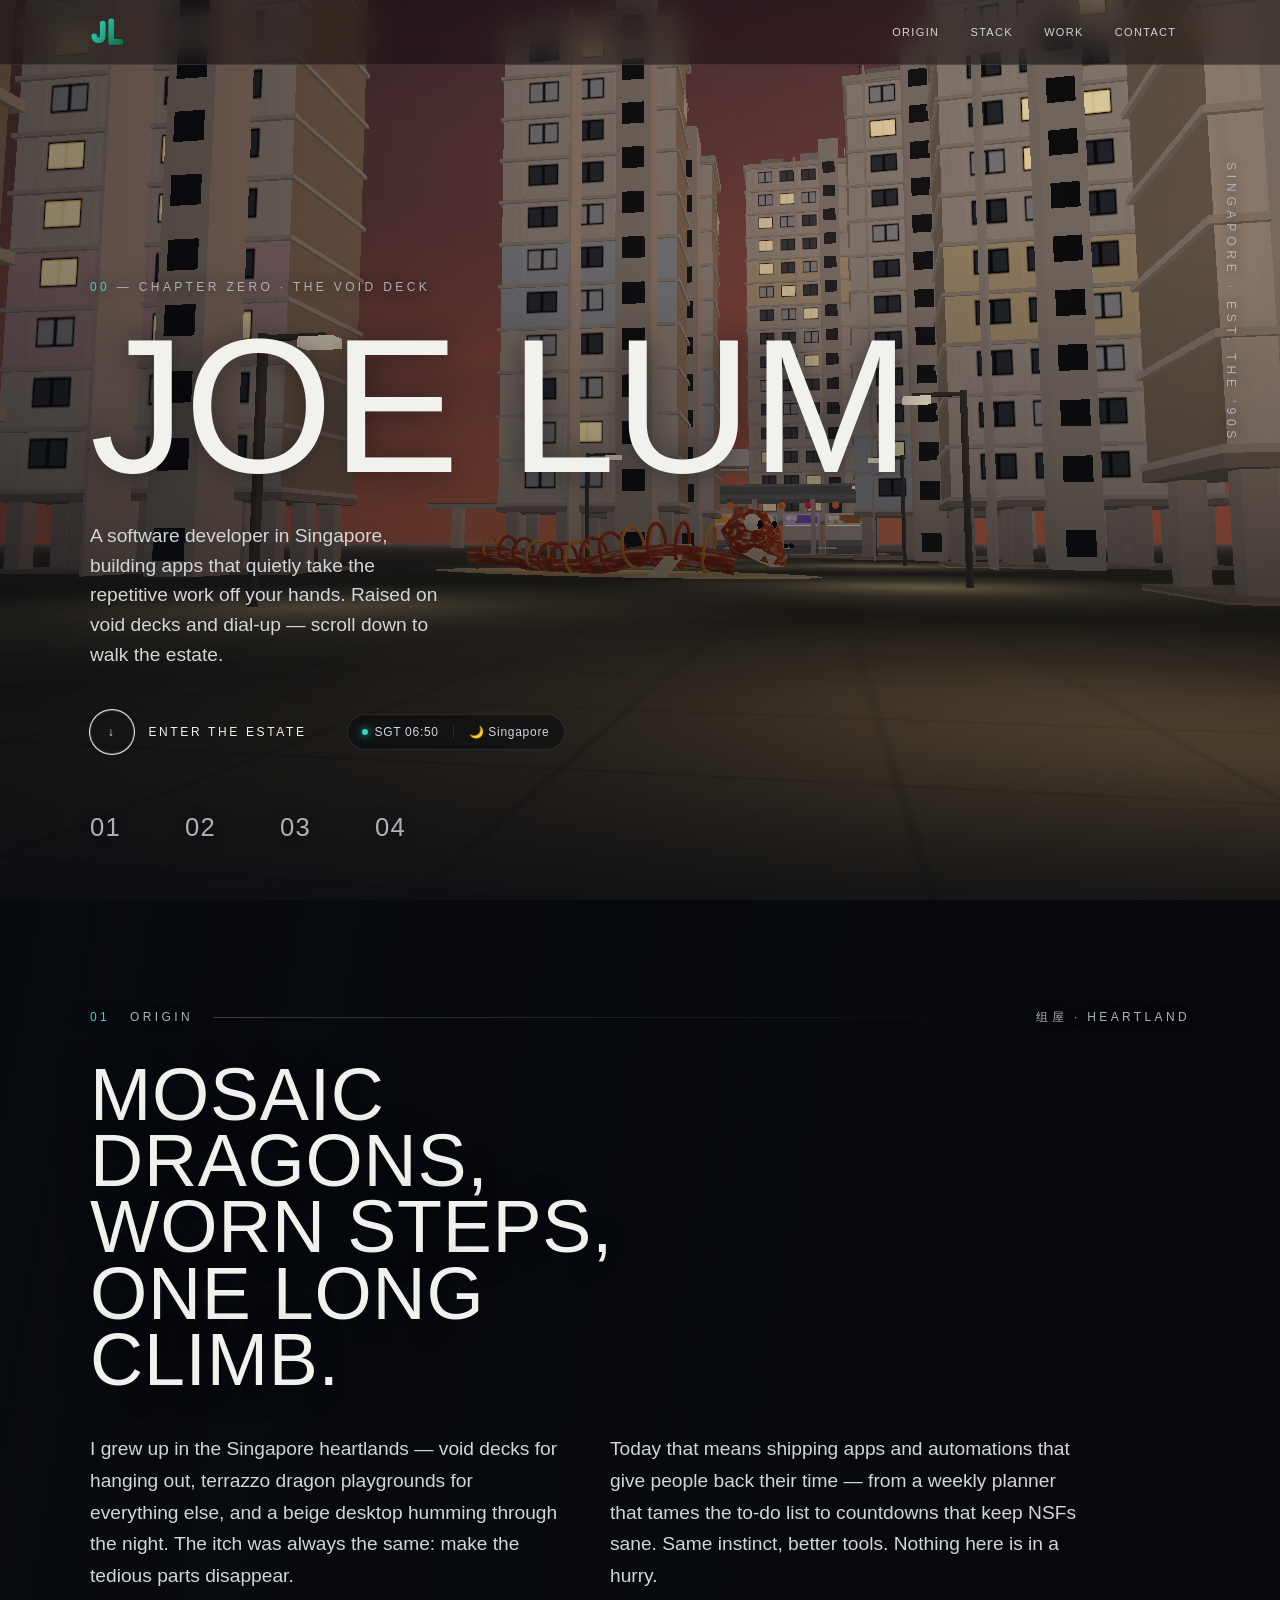
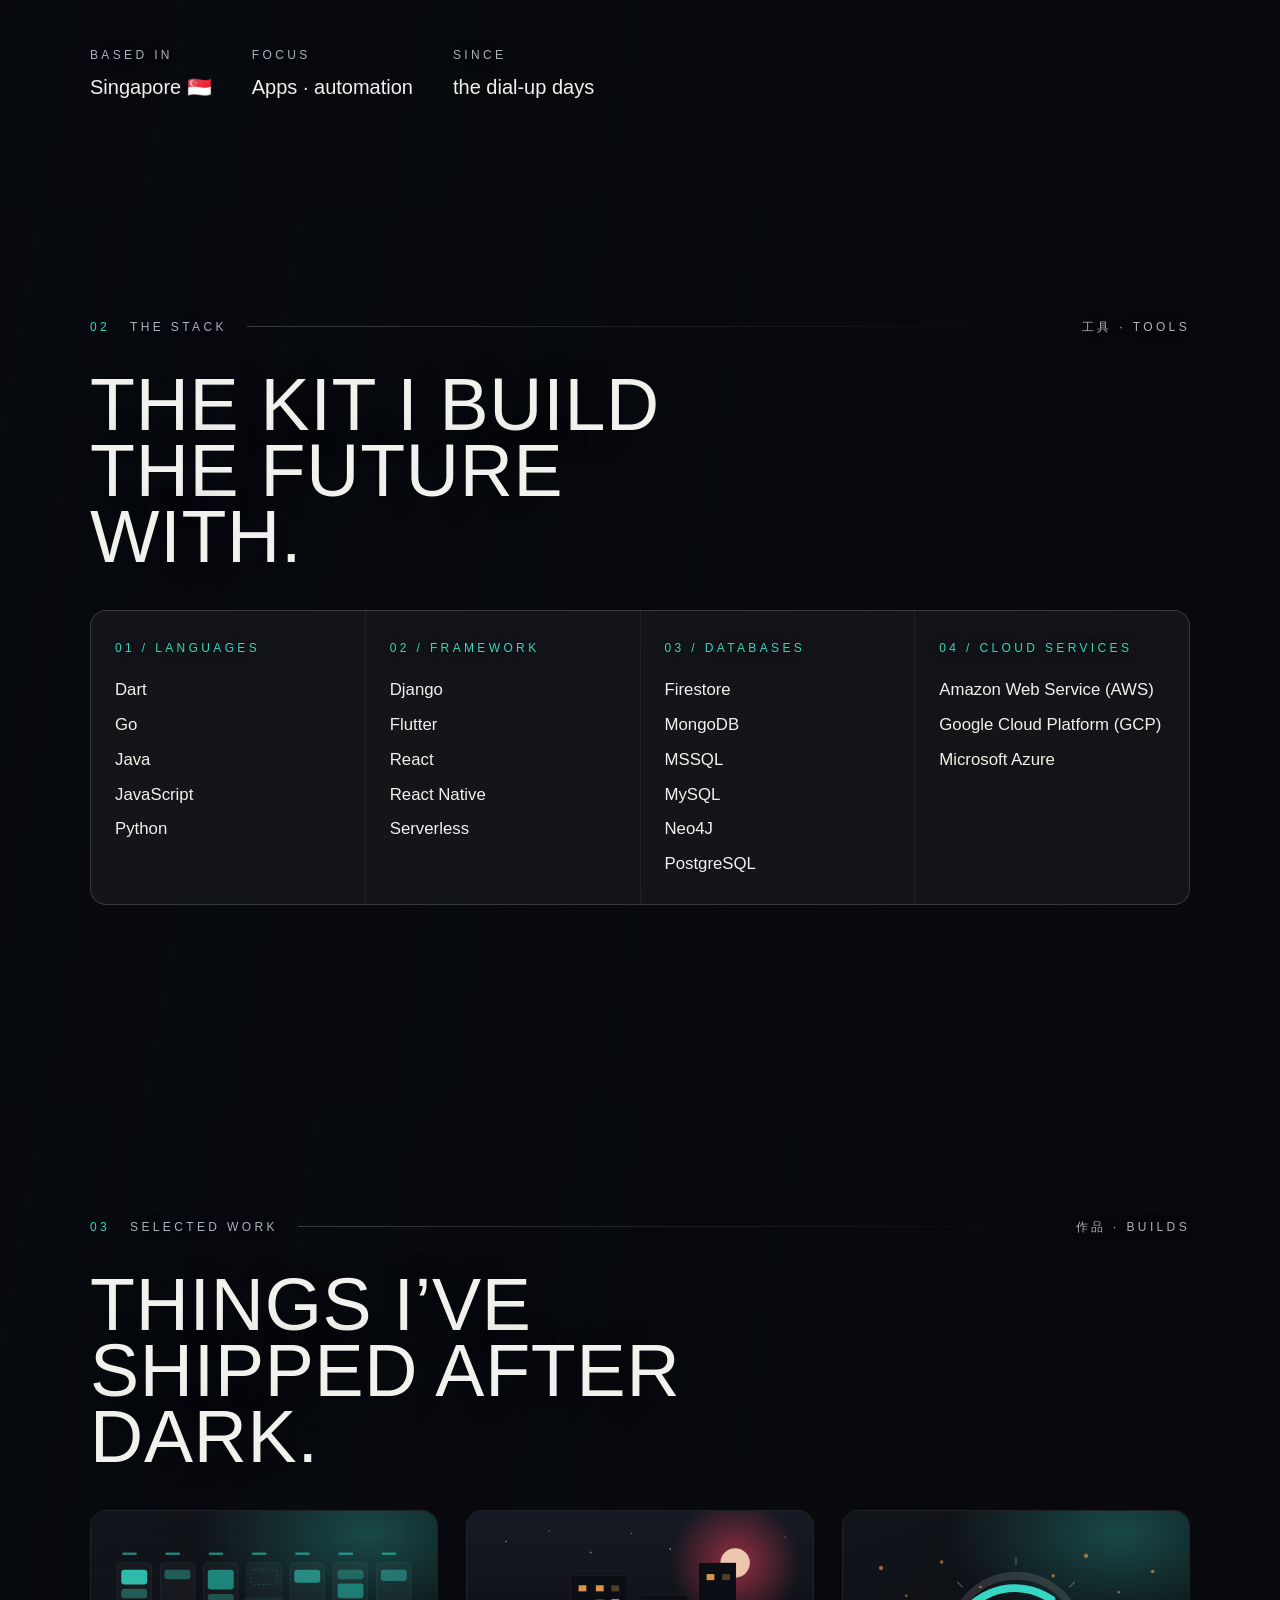
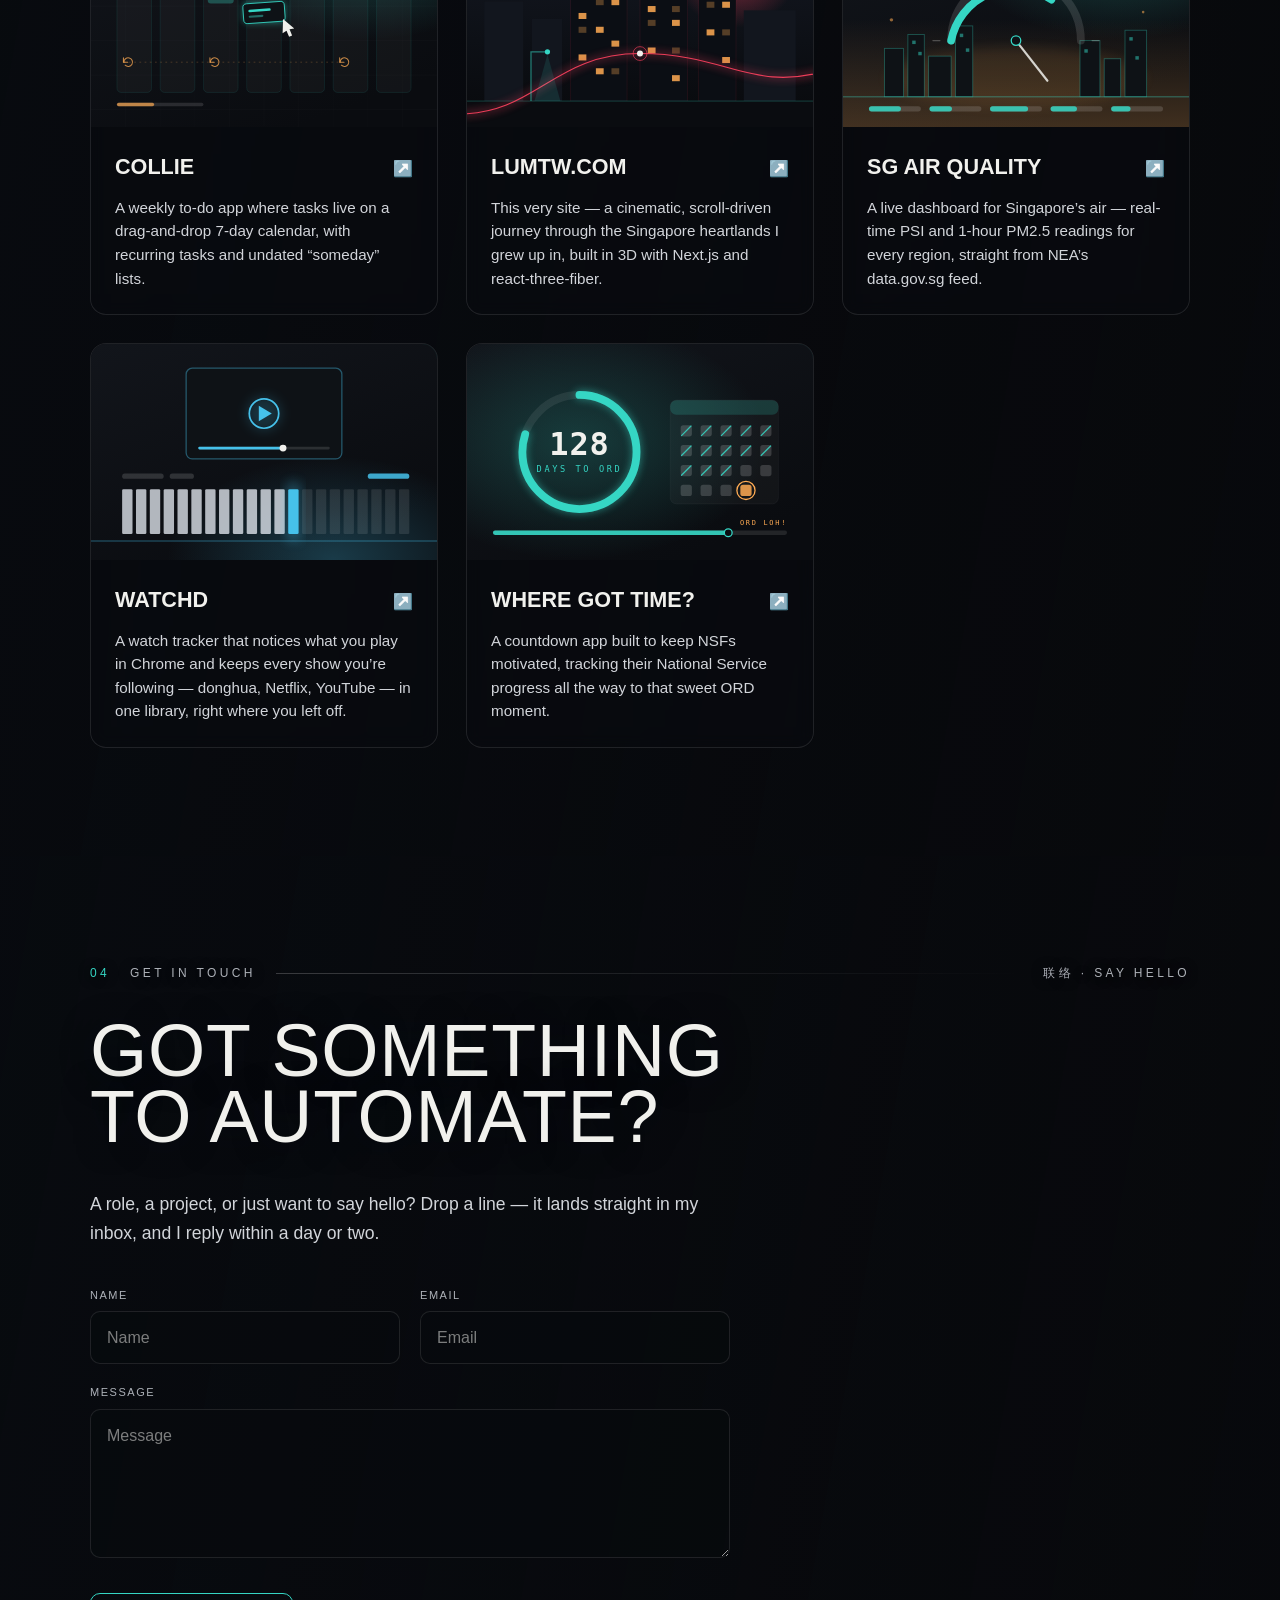
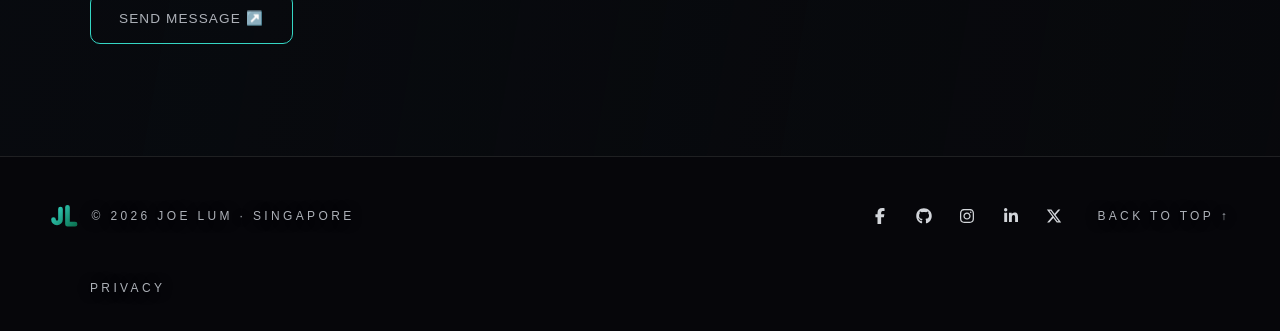
==== commit a95be5f2: "Automated update from source repo" ====
--- a/index.html
+++ b/index.html
@@ -1 +1 @@
-<!DOCTYPE html><html lang="en"><head><meta charSet="utf-8"/><meta name="viewport" content="width=device-width, initial-scale=1"/><link rel="preload" href="/_next/static/media/07a39a8a4660cc7c-s.p.0r6juujl39pe6.woff2" as="font" crossorigin="" type="font/woff2"/><link rel="preload" href="/_next/static/media/237858b39a32779d-s.p.2cyn07wtgehh0.woff2" as="font" crossorigin="" type="font/woff2"/><link rel="preload" href="/_next/static/media/605ce01b664af129-s.p.0wgildi0cnwt9.woff2" as="font" crossorigin="" type="font/woff2"/><link rel="preload" href="/_next/static/media/6e7755c9813efd51-s.p.0pan85mumqyf3.woff2" as="font" crossorigin="" type="font/woff2"/><link rel="stylesheet" href="/_next/static/chunks/1v-9eg9n2r5tg.css" data-precedence="next"/><link rel="preload" as="script" fetchPriority="low" href="/_next/static/chunks/1pcw6gskne7pf.js"/><script src="/_next/static/chunks/1wnov70f88xjy.js" async=""></script><script src="/_next/static/chunks/092r-mewpaf3q.js" async=""></script><script src="/_next/static/chunks/0c98xzjfks9hq.js" async=""></script><script src="/_next/static/chunks/turbopack-2u1d16houkiyo.js" async=""></script><script src="/_next/static/chunks/30nhyetzpeohx.js" async=""></script><script src="/_next/static/chunks/3g953f41wgiea.js" async=""></script><script src="/_next/static/chunks/31m-2cqp_01fg.js" async=""></script><script src="/_next/static/chunks/2tms1og7sox-8.js" async=""></script><script src="/_next/static/chunks/15rgu_l4-33qj.js" async=""></script><script src="/_next/static/chunks/1oen9jsfe7ngg.js" async=""></script><meta name="next-size-adjust" content=""/><title>Joe Lum — Software Developer</title><meta name="description" content="I’m a software developer living in Singapore who loves creating apps that make life easier by automating repetitive tasks and improving everyday experiences."/><meta name="application-name" content="Joe Lum"/><meta name="author" content="Joe Lum"/><meta name="keywords" content="Joe Lum,Software Developer,Singapore,Portfolio"/><meta name="creator" content="Joe Lum"/><link rel="canonical" href="https://lumtw.com/"/><meta property="og:title" content="Joe Lum — Software Developer"/><meta property="og:description" content="I’m a software developer living in Singapore who loves creating apps that make life easier by automating repetitive tasks and improving everyday experiences."/><meta property="og:url" content="https://lumtw.com/"/><meta property="og:site_name" content="Joe Lum"/><meta property="og:locale" content="en_SG"/><meta property="og:image" content="https://lumtw.com/og.jpg"/><meta property="og:image:width" content="1200"/><meta property="og:image:height" content="630"/><meta property="og:image:alt" content="A 3D Singapore HDB estate at golden hour"/><meta property="og:type" content="website"/><meta name="twitter:card" content="summary_large_image"/><meta name="twitter:creator" content="@lumtwj"/><meta name="twitter:title" content="Joe Lum — Software Developer"/><meta name="twitter:description" content="I’m a software developer living in Singapore who loves creating apps that make life easier by automating repetitive tasks and improving everyday experiences."/><meta name="twitter:image" content="https://lumtw.com/og.jpg"/><link rel="icon" href="/icon.svg?icon.1xjopr1339k_-.svg" sizes="any" type="image/svg+xml"/><script src="/_next/static/chunks/0cz1d0mv5g_q7.js" noModule=""></script></head><body class="T19VSG_variable _8Li5zG_variable -5dOoa_variable EgwAuW_variable"><div hidden=""><!--$--><!--/$--></div><script type="application/ld+json">{"@context":"https://schema.org","@graph":[{"@type":"Person","@id":"https://lumtw.com/#person","name":"Joe Lum","url":"https://lumtw.com/","jobTitle":"Software Developer","description":"I’m a software developer living in Singapore who loves creating apps that make life easier by automating repetitive tasks and improving everyday experiences.","address":{"@type":"PostalAddress","addressCountry":"SG"},"sameAs":["https://facebook.com/lumtwj","https://github.com/lumtwj","https://instagram.com/lumtwj","https://www.linkedin.com/in/joelum","https://x.com/lumtwj"]},{"@type":"WebSite","@id":"https://lumtw.com/#website","url":"https://lumtw.com/","name":"Joe Lum","inLanguage":"en-SG","publisher":{"@id":"https://lumtw.com/#person"}}]}</script><div data-nosnippet="true" aria-hidden="true" style="position:fixed;inset:0;z-index:9999;background:#06070a;display:flex;flex-direction:column;align-items:center;justify-content:center;gap:1.5rem;opacity:1"><svg width="72" height="72" viewBox="0 0 48 48" fill="none" aria-label="Joe Lum" role="img"><defs><linearGradient id="intro-grad" x1="6" y1="6" x2="44" y2="42" gradientUnits="userSpaceOnUse"><stop stop-color="#35d6c4"></stop><stop offset="1" stop-color="#0b7150"></stop></linearGradient></defs><g stroke="url(#intro-grad)" stroke-width="8" stroke-linecap="round" stroke-linejoin="round" fill="none"><path d="M18 12V30a6 6 0 0 1-12 0" pathLength="1" stroke-dashoffset="0" stroke-dasharray="0 1" style="opacity:0"></path><path d="M30 9V38H43" pathLength="1" stroke-dashoffset="0" stroke-dasharray="0 1" style="opacity:0"></path></g></svg><div style="width:min(340px, 70vw)"><div style="height:1px;background:rgba(255,255,255,0.14);position:relative;overflow:hidden"><div style="position:absolute;inset:0;transform-origin:left;background:var(--color-signal)"></div></div><div style="margin-top:0.9rem;display:flex;justify-content:space-between;font-family:var(--font-mono);font-size:11px;letter-spacing:0.2em;text-transform:uppercase;color:var(--fg-subtle)"><span>Warming the void-deck lights</span><span>0<!-- -->%</span></div></div><span style="font-family:var(--font-mono);font-size:10px;letter-spacing:0.3em;text-transform:uppercase;color:var(--fg-subtle);opacity:0.7">Singapore ·<!-- --> <!-- -->tonight</span></div><div aria-hidden="true" style="position:fixed;inset:0;z-index:-1;background:radial-gradient(50% 40% at 72% 20%, #ffbe7873 0%, transparent 55%),linear-gradient(180deg, #46567c 0%, #e6a45f 100%)"></div><header class="glass glass-nav" style="position:fixed;top:0;left:0;right:0;z-index:50;border-bottom:1px solid var(--glass-border)"><div class="shell" style="height:64px;display:flex;align-items:center;justify-content:space-between"><a aria-label="Home" href="/"><svg width="34" height="34" viewBox="0 0 48 48" fill="none" role="img" aria-label="Joe Lum"><defs><linearGradient id="logo-grad" x1="6" y1="6" x2="44" y2="42" gradientUnits="userSpaceOnUse"><stop stop-color="#35d6c4"></stop><stop offset="1" stop-color="#0b7150"></stop></linearGradient></defs><g stroke="url(#logo-grad)" stroke-width="8" stroke-linecap="round" stroke-linejoin="round" fill="none"><path d="M18 12V30a6 6 0 0 1-12 0"></path><path d="M30 9V38H43"></path></g></svg></a><nav style="display:flex;align-items:center;gap:0.25rem" class="nav-desktop"><button type="button" style="position:relative;padding:0.5rem 0.85rem;font-family:var(--font-mono);font-size:11px;letter-spacing:0.12em;text-transform:uppercase;color:var(--fg-muted);transition:color 0.18s ease">Origin</button><button type="button" style="position:relative;padding:0.5rem 0.85rem;font-family:var(--font-mono);font-size:11px;letter-spacing:0.12em;text-transform:uppercase;color:var(--fg-muted);transition:color 0.18s ease">Stack</button><button type="button" style="position:relative;padding:0.5rem 0.85rem;font-family:var(--font-mono);font-size:11px;letter-spacing:0.12em;text-transform:uppercase;color:var(--fg-muted);transition:color 0.18s ease">Work</button><button type="button" style="position:relative;padding:0.5rem 0.85rem;font-family:var(--font-mono);font-size:11px;letter-spacing:0.12em;text-transform:uppercase;color:var(--fg-muted);transition:color 0.18s ease">Contact</button></nav><button type="button" class="nav-mobile-toggle" aria-label="Open menu" aria-expanded="false" aria-controls="nav-mobile-menu" style="display:none;color:var(--fg);padding:8px"><svg stroke="currentColor" fill="none" stroke-width="2" viewBox="0 0 24 24" stroke-linecap="round" stroke-linejoin="round" height="20" width="20" xmlns="http://www.w3.org/2000/svg"><line x1="4" x2="20" y1="12" y2="12"></line><line x1="4" x2="20" y1="6" y2="6"></line><line x1="4" x2="20" y1="18" y2="18"></line></svg></button></div></header><main><section id="top" class="masthead-section" style="position:relative;min-height:100vh;display:flex;flex-direction:column;justify-content:flex-end;padding-bottom:clamp(2rem, 6vh, 4rem);scroll-margin-top:0"><span class="vertical-label" style="position:absolute;top:18%;right:clamp(1rem,4vw,2.5rem)">Singapore · est. the ’90s</span><div class="shell" style="width:100%"><p class="eyebrow" style="margin-bottom:1.5rem;opacity:0;transform:translateY(26px)"><span style="color:var(--color-signal)">00</span> — Chapter zero · the void deck</p><h1 class="display" style="font-size:clamp(3.4rem, 17vw, 12rem);letter-spacing:-0.01em;margin:0;opacity:0;transform:translateY(26px)">Joe Lum</h1><p style="margin-top:1.75rem;max-width:34ch;font-size:clamp(1rem, 1.5vw, 1.2rem);line-height:1.55;color:var(--fg-muted);opacity:0;transform:translateY(26px)">A software developer in Singapore, building apps that quietly take the repetitive work off your hands. Raised on void decks and dial-up — scroll down to walk the estate.</p><div style="margin-top:2.5rem;display:flex;flex-wrap:wrap;align-items:center;gap:1.5rem 2.5rem;opacity:0;transform:translateY(26px)"><button class="cta-round"><span class="ring" aria-hidden="true">↓</span>Enter the estate</button><div class="glass glass-pill" style="display:inline-flex;align-items:center;gap:0.9rem;padding:0.5rem 0.9rem;border-radius:999px;border:1px solid var(--border);font-family:var(--font-mono);font-size:12px;letter-spacing:0.06em;color:var(--fg-muted)"><span style="display:inline-flex;align-items:center;gap:0.4rem"><span style="width:6px;height:6px;border-radius:999px;background:var(--color-signal);box-shadow:0 0 8px var(--color-signal)"></span>SGT <!-- -->--:--</span><span style="width:1px;height:12px;background:var(--border)"></span><span>🌙<!-- --> <!-- -->Singapore</span></div></div><div style="margin-top:clamp(2rem, 6vh, 3.5rem);display:flex;gap:clamp(1.5rem, 6vw, 4rem);opacity:0;transform:translateY(26px)"><button class="eyebrow" style="font-size:clamp(1.1rem, 2.4vw, 1.6rem);font-family:var(--font-display);letter-spacing:0.05em;color:var(--fg-subtle)">01</button><button class="eyebrow" style="font-size:clamp(1.1rem, 2.4vw, 1.6rem);font-family:var(--font-display);letter-spacing:0.05em;color:var(--fg-subtle)">02</button><button class="eyebrow" style="font-size:clamp(1.1rem, 2.4vw, 1.6rem);font-family:var(--font-display);letter-spacing:0.05em;color:var(--fg-subtle)">03</button><button class="eyebrow" style="font-size:clamp(1.1rem, 2.4vw, 1.6rem);font-family:var(--font-display);letter-spacing:0.05em;color:var(--fg-subtle)">04</button></div></div></section><section id="origin" class="chapter-section" style="position:relative;scroll-margin-top:88px;min-height:100vh;padding:clamp(5rem, 12vh, 9rem) 0"><div class="shell"><div style="opacity:0;transform:translateY(22px)"><div style="display:flex;align-items:center;gap:1.25rem;margin-bottom:2.25rem"><span class="eyebrow" style="color:var(--color-signal)">01</span><span class="eyebrow">Origin</span><div class="hairline" style="flex:1"></div><span class="eyebrow">组屋 · heartland</span></div></div><div style="opacity:0;transform:translateY(22px)"><h2 class="display" style="font-size:clamp(2.4rem, 6vw, 4.6rem);max-width:16ch;margin-bottom:2.5rem">Mosaic dragons, worn steps, one long climb.</h2></div><div style="display:grid;gap:clamp(1.5rem, 4vw, 3rem);grid-template-columns:repeat(auto-fit, minmax(min(100%, 22rem), 1fr));max-width:62rem"><div style="opacity:0;transform:translateY(22px)"><p style="font-size:clamp(1.05rem,1.5vw,1.25rem);line-height:1.65;color:var(--fg-muted)">I grew up in the Singapore heartlands — void decks for hanging out, terrazzo dragon playgrounds for everything else, and a beige desktop humming through the night. The itch was always the same: make the tedious parts disappear.</p></div><div style="opacity:0;transform:translateY(22px)"><p style="font-size:clamp(1.05rem,1.5vw,1.25rem);line-height:1.65;color:var(--fg-muted)">Today that means shipping apps and automations that give people back their time — from a weekly planner that tames the to-do list to countdowns that keep NSFs sane. Same instinct, better tools. Nothing here is in a hurry.</p></div></div><div style="opacity:0;transform:translateY(22px)"><div style="margin-top:clamp(2.5rem, 6vh, 4rem);display:flex;flex-wrap:wrap;gap:2.5rem"><div><div class="eyebrow" style="margin-bottom:0.5rem">Based in</div><div style="font-family:var(--font-display);font-size:1.25rem">Singapore 🇸🇬</div></div><div><div class="eyebrow" style="margin-bottom:0.5rem">Focus</div><div style="font-family:var(--font-display);font-size:1.25rem">Apps · automation</div></div><div><div class="eyebrow" style="margin-bottom:0.5rem">Since</div><div style="font-family:var(--font-display);font-size:1.25rem">the dial-up days</div></div></div></div></div></section><section id="stack" class="chapter-section" style="position:relative;scroll-margin-top:88px;min-height:100vh;padding:clamp(5rem, 12vh, 9rem) 0"><div class="shell"><div style="opacity:0;transform:translateY(22px)"><div style="display:flex;align-items:center;gap:1.25rem;margin-bottom:2.25rem"><span class="eyebrow" style="color:var(--color-signal)">02</span><span class="eyebrow">The Stack</span><div class="hairline" style="flex:1"></div><span class="eyebrow">工具 · tools</span></div></div><div style="opacity:0;transform:translateY(22px)"><h2 class="display" style="font-size:clamp(2.4rem, 6vw, 4.6rem);max-width:16ch;margin-bottom:2.5rem">The kit I build the future with.</h2></div><div style="display:grid;gap:1px;grid-template-columns:repeat(auto-fit, minmax(min(100%, 16rem), 1fr));background:var(--border);border:1px solid var(--border);border-radius:var(--radius-card);overflow:hidden"><div style="opacity:0;transform:translateY(22px)"><div class="glass glass-panel" style="padding:1.75rem 1.5rem;height:100%"><div class="eyebrow" style="color:var(--color-signal);margin-bottom:1.25rem">01<!-- --> / <!-- -->Languages</div><ul style="list-style:none;display:grid;gap:0.6rem"><li style="font-family:var(--font-display);font-size:1.05rem;color:var(--fg)">Dart</li><li style="font-family:var(--font-display);font-size:1.05rem;color:var(--fg)">Go</li><li style="font-family:var(--font-display);font-size:1.05rem;color:var(--fg)">Java</li><li style="font-family:var(--font-display);font-size:1.05rem;color:var(--fg)">JavaScript</li><li style="font-family:var(--font-display);font-size:1.05rem;color:var(--fg)">Python</li></ul></div></div><div style="opacity:0;transform:translateY(22px)"><div class="glass glass-panel" style="padding:1.75rem 1.5rem;height:100%"><div class="eyebrow" style="color:var(--color-signal);margin-bottom:1.25rem">02<!-- --> / <!-- -->Framework</div><ul style="list-style:none;display:grid;gap:0.6rem"><li style="font-family:var(--font-display);font-size:1.05rem;color:var(--fg)">Django</li><li style="font-family:var(--font-display);font-size:1.05rem;color:var(--fg)">Flutter</li><li style="font-family:var(--font-display);font-size:1.05rem;color:var(--fg)">React</li><li style="font-family:var(--font-display);font-size:1.05rem;color:var(--fg)">React Native</li><li style="font-family:var(--font-display);font-size:1.05rem;color:var(--fg)">Serverless</li></ul></div></div><div style="opacity:0;transform:translateY(22px)"><div class="glass glass-panel" style="padding:1.75rem 1.5rem;height:100%"><div class="eyebrow" style="color:var(--color-signal);margin-bottom:1.25rem">03<!-- --> / <!-- -->Databases</div><ul style="list-style:none;display:grid;gap:0.6rem"><li style="font-family:var(--font-display);font-size:1.05rem;color:var(--fg)">Firestore</li><li style="font-family:var(--font-display);font-size:1.05rem;color:var(--fg)">MongoDB</li><li style="font-family:var(--font-display);font-size:1.05rem;color:var(--fg)">MSSQL</li><li style="font-family:var(--font-display);font-size:1.05rem;color:var(--fg)">MySQL</li><li style="font-family:var(--font-display);font-size:1.05rem;color:var(--fg)">Neo4J</li><li style="font-family:var(--font-display);font-size:1.05rem;color:var(--fg)">PostgreSQL</li></ul></div></div><div style="opacity:0;transform:translateY(22px)"><div class="glass glass-panel" style="padding:1.75rem 1.5rem;height:100%"><div class="eyebrow" style="color:var(--color-signal);margin-bottom:1.25rem">04<!-- --> / <!-- -->Cloud Services</div><ul style="list-style:none;display:grid;gap:0.6rem"><li style="font-family:var(--font-display);font-size:1.05rem;color:var(--fg)">Amazon Web Service (AWS)</li><li style="font-family:var(--font-display);font-size:1.05rem;color:var(--fg)">Google Cloud Platform (GCP)</li><li style="font-family:var(--font-display);font-size:1.05rem;color:var(--fg)">Microsoft Azure</li></ul></div></div></div></div></section><section id="work" class="chapter-section" style="position:relative;scroll-margin-top:88px;min-height:100vh;padding:clamp(5rem, 12vh, 9rem) 0"><div class="shell"><div style="opacity:0;transform:translateY(22px)"><div style="display:flex;align-items:center;gap:1.25rem;margin-bottom:2.25rem"><span class="eyebrow" style="color:var(--color-signal)">03</span><span class="eyebrow">Selected Work</span><div class="hairline" style="flex:1"></div><span class="eyebrow">作品 · builds</span></div></div><div style="opacity:0;transform:translateY(22px)"><h2 class="display" style="font-size:clamp(2.4rem, 6vw, 4.6rem);max-width:16ch;margin-bottom:2.5rem">Things I’ve shipped after dark.</h2></div><div style="display:grid;gap:clamp(1rem, 2.5vw, 1.75rem);grid-template-columns:repeat(auto-fit, minmax(min(100%, 20rem), 1fr))"><div style="opacity:0;transform:translateY(22px)"><a href="https://collie.lumtw.com" target="_blank" rel="noopener noreferrer" style="display:flex;flex-direction:column;height:100%;border-radius:var(--radius-card);border:1px solid var(--border);overflow:hidden" class="glass work-card"><div style="position:relative;aspect-ratio:16 / 10;background:radial-gradient(120% 90% at 80% 10%, color-mix(in oklab, var(--color-signal) 30%, transparent) 0%, transparent 55%),linear-gradient(160deg, #12151b 0%, #0a0c10 100%);display:grid;place-items:center"><img alt="" loading="lazy" decoding="async" data-nimg="fill" style="position:absolute;height:100%;width:100%;left:0;top:0;right:0;bottom:0;object-fit:cover;color:transparent" src="/projects/collie.svg"/><span class="display" style="position:relative;font-size:3.5rem;color:transparent;-webkit-text-stroke:1px var(--color-signal);opacity:0">01</span></div><div style="padding:1.5rem;display:flex;flex-direction:column;gap:0.75rem;flex:1"><div style="display:flex;align-items:baseline;justify-content:space-between;gap:1rem"><h3 style="font-family:var(--font-display);font-size:1.35rem;font-weight:600">COLLIE</h3><span aria-hidden="true" style="color:var(--color-signal);font-family:var(--font-mono)">↗</span></div><p style="color:var(--fg-muted);font-size:0.95rem;line-height:1.55">A weekly to-do app where tasks live on a drag-and-drop 7-day calendar, with recurring tasks and undated “someday” lists.</p></div></a></div><div style="opacity:0;transform:translateY(22px)"><a style="display:flex;flex-direction:column;height:100%;border-radius:var(--radius-card);border:1px solid var(--border);overflow:hidden" class="glass work-card" href="/projects/lumtwcom/"><div style="position:relative;aspect-ratio:16 / 10;background:radial-gradient(120% 90% at 80% 10%, color-mix(in oklab, var(--color-amber) 30%, transparent) 0%, transparent 55%),linear-gradient(160deg, #12151b 0%, #0a0c10 100%);display:grid;place-items:center"><img alt="" loading="lazy" decoding="async" data-nimg="fill" style="position:absolute;height:100%;width:100%;left:0;top:0;right:0;bottom:0;object-fit:cover;color:transparent" src="/projects/lumtwcom.svg"/><span class="display" style="position:relative;font-size:3.5rem;color:transparent;-webkit-text-stroke:1px var(--color-amber);opacity:0">02</span></div><div style="padding:1.5rem;display:flex;flex-direction:column;gap:0.75rem;flex:1"><div style="display:flex;align-items:baseline;justify-content:space-between;gap:1rem"><h3 style="font-family:var(--font-display);font-size:1.35rem;font-weight:600">LUMTW.COM</h3><span aria-hidden="true" style="color:var(--color-amber);font-family:var(--font-mono)">↗</span></div><p style="color:var(--fg-muted);font-size:0.95rem;line-height:1.55">This very site — a cinematic, scroll-driven journey through the Singapore heartlands I grew up in, built in 3D with Next.js and react-three-fiber.</p></div></a></div><div style="opacity:0;transform:translateY(22px)"><a href="https://sgair.lumtw.com" target="_blank" rel="noopener noreferrer" style="display:flex;flex-direction:column;height:100%;border-radius:var(--radius-card);border:1px solid var(--border);overflow:hidden" class="glass work-card"><div style="position:relative;aspect-ratio:16 / 10;background:radial-gradient(120% 90% at 80% 10%, color-mix(in oklab, var(--color-neon) 30%, transparent) 0%, transparent 55%),linear-gradient(160deg, #12151b 0%, #0a0c10 100%);display:grid;place-items:center"><img alt="" loading="lazy" decoding="async" data-nimg="fill" style="position:absolute;height:100%;width:100%;left:0;top:0;right:0;bottom:0;object-fit:cover;color:transparent" src="/projects/sgair.svg"/><span class="display" style="position:relative;font-size:3.5rem;color:transparent;-webkit-text-stroke:1px var(--color-neon);opacity:0">03</span></div><div style="padding:1.5rem;display:flex;flex-direction:column;gap:0.75rem;flex:1"><div style="display:flex;align-items:baseline;justify-content:space-between;gap:1rem"><h3 style="font-family:var(--font-display);font-size:1.35rem;font-weight:600">SG AIR QUALITY</h3><span aria-hidden="true" style="color:var(--color-neon);font-family:var(--font-mono)">↗</span></div><p style="color:var(--fg-muted);font-size:0.95rem;line-height:1.55">A live dashboard for Singapore’s air — real-time PSI and 1-hour PM2.5 readings for every region, straight from NEA’s data.gov.sg feed.</p></div></a></div><div style="opacity:0;transform:translateY(22px)"><a href="https://watchd.lumtw.com" target="_blank" rel="noopener noreferrer" style="display:flex;flex-direction:column;height:100%;border-radius:var(--radius-card);border:1px solid var(--border);overflow:hidden" class="glass work-card"><div style="position:relative;aspect-ratio:16 / 10;background:radial-gradient(120% 90% at 80% 10%, color-mix(in oklab, var(--color-signal) 30%, transparent) 0%, transparent 55%),linear-gradient(160deg, #12151b 0%, #0a0c10 100%);display:grid;place-items:center"><img alt="" loading="lazy" decoding="async" data-nimg="fill" style="position:absolute;height:100%;width:100%;left:0;top:0;right:0;bottom:0;object-fit:cover;color:transparent" src="/projects/watchd.svg"/><span class="display" style="position:relative;font-size:3.5rem;color:transparent;-webkit-text-stroke:1px var(--color-signal);opacity:0">04</span></div><div style="padding:1.5rem;display:flex;flex-direction:column;gap:0.75rem;flex:1"><div style="display:flex;align-items:baseline;justify-content:space-between;gap:1rem"><h3 style="font-family:var(--font-display);font-size:1.35rem;font-weight:600">WATCHD</h3><span aria-hidden="true" style="color:var(--color-signal);font-family:var(--font-mono)">↗</span></div><p style="color:var(--fg-muted);font-size:0.95rem;line-height:1.55">A watch tracker that notices what you play in Chrome and keeps every show you’re following — donghua, Netflix, YouTube — in one library, right where you left off.</p></div></a></div><div style="opacity:0;transform:translateY(22px)"><a href="https://play.google.com/store/apps/details?id=com.mOcentury.wgt" target="_blank" rel="noopener noreferrer" style="display:flex;flex-direction:column;height:100%;border-radius:var(--radius-card);border:1px solid var(--border);overflow:hidden" class="glass work-card"><div style="position:relative;aspect-ratio:16 / 10;background:radial-gradient(120% 90% at 80% 10%, color-mix(in oklab, var(--color-signal) 30%, transparent) 0%, transparent 55%),linear-gradient(160deg, #12151b 0%, #0a0c10 100%);display:grid;place-items:center"><img alt="" loading="lazy" decoding="async" data-nimg="fill" style="position:absolute;height:100%;width:100%;left:0;top:0;right:0;bottom:0;object-fit:cover;color:transparent" src="/projects/where-got-time.svg"/><span class="display" style="position:relative;font-size:3.5rem;color:transparent;-webkit-text-stroke:1px var(--color-signal);opacity:0">05</span></div><div style="padding:1.5rem;display:flex;flex-direction:column;gap:0.75rem;flex:1"><div style="display:flex;align-items:baseline;justify-content:space-between;gap:1rem"><h3 style="font-family:var(--font-display);font-size:1.35rem;font-weight:600">WHERE GOT TIME?</h3><span aria-hidden="true" style="color:var(--color-signal);font-family:var(--font-mono)">↗</span></div><p style="color:var(--fg-muted);font-size:0.95rem;line-height:1.55">A countdown app built to keep NSFs motivated, tracking their National Service progress all the way to that sweet ORD moment.</p></div></a></div></div></div></section><section id="contact" class="chapter-section" style="position:relative;scroll-margin-top:88px;min-height:100vh;padding:clamp(5rem, 12vh, 9rem) 0"><div class="shell"><div style="opacity:0;transform:translateY(22px)"><div style="display:flex;align-items:center;gap:1.25rem;margin-bottom:2.25rem"><span class="eyebrow" style="color:var(--color-signal)">04</span><span class="eyebrow">Get in touch</span><div class="hairline" style="flex:1"></div><span class="eyebrow">联络 · say hello</span></div></div><div style="opacity:0;transform:translateY(22px)"><h2 class="display" style="font-size:clamp(2.4rem, 6vw, 4.6rem);max-width:16ch;margin-bottom:2.5rem">Got something to automate?</h2></div><div style="max-width:40rem"><div style="opacity:0;transform:translateY(22px)"><p style="color:var(--fg-muted);font-size:1.1rem;line-height:1.6;margin-bottom:2.5rem">A role, a project, or just want to say hello? Drop a line — it lands straight in my inbox, and I reply within a day or two.</p></div><div style="opacity:0;transform:translateY(22px)"><form noValidate=""><div style="display:grid;gap:1.25rem;grid-template-columns:repeat(auto-fit, minmax(min(100%, 12rem), 1fr))"><div><label style="display:block;font-family:var(--font-mono);font-size:11px;letter-spacing:0.14em;text-transform:uppercase;color:var(--fg-subtle);margin-bottom:0.5rem" for="c-name">Name</label><input id="c-name" style="width:100%;background:rgba(8,10,14,0.6);border:1px solid var(--border);border-radius:var(--radius-control);padding:0.85rem 1rem;color:var(--fg);font-family:var(--font-body);font-size:1rem;outline:none" placeholder="Name" value=""/></div><div><label style="display:block;font-family:var(--font-mono);font-size:11px;letter-spacing:0.14em;text-transform:uppercase;color:var(--fg-subtle);margin-bottom:0.5rem" for="c-email">Email</label><input id="c-email" type="email" placeholder="Email" style="width:100%;background:rgba(8,10,14,0.6);border:1px solid var(--border);border-radius:var(--radius-control);padding:0.85rem 1rem;color:var(--fg);font-family:var(--font-body);font-size:1rem;outline:none;border-color:var(--border)" value=""/></div></div><input tabindex="-1" autoComplete="off" aria-hidden="true" style="position:absolute;left:-9999px;width:1px;height:1px;opacity:0;pointer-events:none" value=""/><div style="margin-top:1.25rem"><label style="display:block;font-family:var(--font-mono);font-size:11px;letter-spacing:0.14em;text-transform:uppercase;color:var(--fg-subtle);margin-bottom:0.5rem" for="c-msg">Message</label><textarea id="c-msg" rows="5" placeholder="Message" style="width:100%;background:rgba(8,10,14,0.6);border:1px solid var(--border);border-radius:var(--radius-control);padding:0.85rem 1rem;color:var(--fg);font-family:var(--font-body);font-size:1rem;outline:none;resize:vertical"></textarea></div><div style="margin-top:1.75rem;display:flex;align-items:center;gap:1.5rem;flex-wrap:wrap"><button type="submit" disabled="" style="font-family:var(--font-mono);font-size:0.85rem;letter-spacing:0.08em;text-transform:uppercase;padding:0.9rem 1.75rem;border-radius:var(--radius-control);border:1px solid var(--color-signal);background:transparent;color:var(--fg-subtle);cursor:not-allowed;opacity:1;transition:all 0.2s ease">Send message ↗</button></div></form></div></div></div></section><!--$--><!--/$--></main><footer class="glass glass-footer" style="position:relative;border-top:1px solid var(--border)"><div class="shell" style="padding:2.5rem 0;display:flex;flex-wrap:wrap;align-items:center;justify-content:space-between;gap:1.5rem"><div style="display:flex;align-items:center;gap:0.85rem"><svg width="28" height="28" viewBox="0 0 48 48" fill="none" role="img" aria-label="Joe Lum"><defs><linearGradient id="logo-grad" x1="6" y1="6" x2="44" y2="42" gradientUnits="userSpaceOnUse"><stop stop-color="#35d6c4"></stop><stop offset="1" stop-color="#0b7150"></stop></linearGradient></defs><g stroke="url(#logo-grad)" stroke-width="8" stroke-linecap="round" stroke-linejoin="round" fill="none"><path d="M18 12V30a6 6 0 0 1-12 0"></path><path d="M30 9V38H43"></path></g></svg><span class="eyebrow">© <!-- -->2026<!-- --> Joe Lum · Singapore</span></div><div style="display:flex;align-items:center;gap:1.5rem"><div style="display:flex;gap:0.35rem"><a href="https://facebook.com/lumtwj" target="_blank" rel="noopener noreferrer" aria-label="Facebook" class="social-btn" style="display:grid;place-items:center;width:38px;height:38px;border-radius:999px;color:var(--fg-muted);transition:color 0.18s ease, background 0.18s ease"><svg stroke="currentColor" fill="currentColor" stroke-width="0" viewBox="0 0 320 512" height="1em" width="1em" xmlns="http://www.w3.org/2000/svg"><path d="M80 299.3V512H196V299.3h86.5l18-97.8H196V166.9c0-51.7 20.3-71.5 72.7-71.5c16.3 0 29.4 .4 37 1.2V7.9C291.4 4 256.4 0 236.2 0C129.3 0 80 50.5 80 159.4v42.1H14v97.8H80z"></path></svg></a><a href="https://github.com/lumtwj" target="_blank" rel="noopener noreferrer" aria-label="GitHub" class="social-btn" style="display:grid;place-items:center;width:38px;height:38px;border-radius:999px;color:var(--fg-muted);transition:color 0.18s ease, background 0.18s ease"><svg stroke="currentColor" fill="currentColor" stroke-width="0" viewBox="0 0 496 512" height="1em" width="1em" xmlns="http://www.w3.org/2000/svg"><path d="M165.9 397.4c0 2-2.3 3.6-5.2 3.6-3.3.3-5.6-1.3-5.6-3.6 0-2 2.3-3.6 5.2-3.6 3-.3 5.6 1.3 5.6 3.6zm-31.1-4.5c-.7 2 1.3 4.3 4.3 4.9 2.6 1 5.6 0 6.2-2s-1.3-4.3-4.3-5.2c-2.6-.7-5.5.3-6.2 2.3zm44.2-1.7c-2.9.7-4.9 2.6-4.6 4.9.3 2 2.9 3.3 5.9 2.6 2.9-.7 4.9-2.6 4.6-4.6-.3-1.9-3-3.2-5.9-2.9zM244.8 8C106.1 8 0 113.3 0 252c0 110.9 69.8 205.8 169.5 239.2 12.8 2.3 17.3-5.6 17.3-12.1 0-6.2-.3-40.4-.3-61.4 0 0-70 15-84.7-29.8 0 0-11.4-29.1-27.8-36.6 0 0-22.9-15.7 1.6-15.4 0 0 24.9 2 38.6 25.8 21.9 38.6 58.6 27.5 72.9 20.9 2.3-16 8.8-27.1 16-33.7-55.9-6.2-112.3-14.3-112.3-110.5 0-27.5 7.6-41.3 23.6-58.9-2.6-6.5-11.1-33.3 2.6-67.9 20.9-6.5 69 27 69 27 20-5.6 41.5-8.5 62.8-8.5s42.8 2.9 62.8 8.5c0 0 48.1-33.6 69-27 13.7 34.7 5.2 61.4 2.6 67.9 16 17.7 25.8 31.5 25.8 58.9 0 96.5-58.9 104.2-114.8 110.5 9.2 7.9 17 22.9 17 46.4 0 33.7-.3 75.4-.3 83.6 0 6.5 4.6 14.4 17.3 12.1C428.2 457.8 496 362.9 496 252 496 113.3 383.5 8 244.8 8zM97.2 352.9c-1.3 1-1 3.3.7 5.2 1.6 1.6 3.9 2.3 5.2 1 1.3-1 1-3.3-.7-5.2-1.6-1.6-3.9-2.3-5.2-1zm-10.8-8.1c-.7 1.3.3 2.9 2.3 3.9 1.6 1 3.6.7 4.3-.7.7-1.3-.3-2.9-2.3-3.9-2-.6-3.6-.3-4.3.7zm32.4 35.6c-1.6 1.3-1 4.3 1.3 6.2 2.3 2.3 5.2 2.6 6.5 1 1.3-1.3.7-4.3-1.3-6.2-2.2-2.3-5.2-2.6-6.5-1zm-11.4-14.7c-1.6 1-1.6 3.6 0 5.9 1.6 2.3 4.3 3.3 5.6 2.3 1.6-1.3 1.6-3.9 0-6.2-1.4-2.3-4-3.3-5.6-2z"></path></svg></a><a href="https://instagram.com/lumtwj" target="_blank" rel="noopener noreferrer" aria-label="Instagram" class="social-btn" style="display:grid;place-items:center;width:38px;height:38px;border-radius:999px;color:var(--fg-muted);transition:color 0.18s ease, background 0.18s ease"><svg stroke="currentColor" fill="currentColor" stroke-width="0" viewBox="0 0 448 512" height="1em" width="1em" xmlns="http://www.w3.org/2000/svg"><path d="M224.1 141c-63.6 0-114.9 51.3-114.9 114.9s51.3 114.9 114.9 114.9S339 319.5 339 255.9 287.7 141 224.1 141zm0 189.6c-41.1 0-74.7-33.5-74.7-74.7s33.5-74.7 74.7-74.7 74.7 33.5 74.7 74.7-33.6 74.7-74.7 74.7zm146.4-194.3c0 14.9-12 26.8-26.8 26.8-14.9 0-26.8-12-26.8-26.8s12-26.8 26.8-26.8 26.8 12 26.8 26.8zm76.1 27.2c-1.7-35.9-9.9-67.7-36.2-93.9-26.2-26.2-58-34.4-93.9-36.2-37-2.1-147.9-2.1-184.9 0-35.8 1.7-67.6 9.9-93.9 36.1s-34.4 58-36.2 93.9c-2.1 37-2.1 147.9 0 184.9 1.7 35.9 9.9 67.7 36.2 93.9s58 34.4 93.9 36.2c37 2.1 147.9 2.1 184.9 0 35.9-1.7 67.7-9.9 93.9-36.2 26.2-26.2 34.4-58 36.2-93.9 2.1-37 2.1-147.8 0-184.8zM398.8 388c-7.8 19.6-22.9 34.7-42.6 42.6-29.5 11.7-99.5 9-132.1 9s-102.7 2.6-132.1-9c-19.6-7.8-34.7-22.9-42.6-42.6-11.7-29.5-9-99.5-9-132.1s-2.6-102.7 9-132.1c7.8-19.6 22.9-34.7 42.6-42.6 29.5-11.7 99.5-9 132.1-9s102.7-2.6 132.1 9c19.6 7.8 34.7 22.9 42.6 42.6 11.7 29.5 9 99.5 9 132.1s2.7 102.7-9 132.1z"></path></svg></a><a href="https://www.linkedin.com/in/joelum" target="_blank" rel="noopener noreferrer" aria-label="LinkedIn" class="social-btn" style="display:grid;place-items:center;width:38px;height:38px;border-radius:999px;color:var(--fg-muted);transition:color 0.18s ease, background 0.18s ease"><svg stroke="currentColor" fill="currentColor" stroke-width="0" viewBox="0 0 448 512" height="1em" width="1em" xmlns="http://www.w3.org/2000/svg"><path d="M100.28 448H7.4V148.9h92.88zM53.79 108.1C24.09 108.1 0 83.5 0 53.8a53.79 53.79 0 0 1 107.58 0c0 29.7-24.1 54.3-53.79 54.3zM447.9 448h-92.68V302.4c0-34.7-.7-79.2-48.29-79.2-48.29 0-55.69 37.7-55.69 76.7V448h-92.78V148.9h89.08v40.8h1.3c12.4-23.5 42.69-48.3 87.88-48.3 94 0 111.28 61.9 111.28 142.3V448z"></path></svg></a><a href="https://x.com/lumtwj" target="_blank" rel="noopener noreferrer" aria-label="X" class="social-btn" style="display:grid;place-items:center;width:38px;height:38px;border-radius:999px;color:var(--fg-muted);transition:color 0.18s ease, background 0.18s ease"><svg stroke="currentColor" fill="currentColor" stroke-width="0" viewBox="0 0 512 512" height="1em" width="1em" xmlns="http://www.w3.org/2000/svg"><path d="M389.2 48h70.6L305.6 224.2 487 464H345L233.7 318.6 106.5 464H35.8L200.7 275.5 26.8 48H172.4L272.9 180.9 389.2 48zM364.4 421.8h39.1L151.1 88h-42L364.4 421.8z"></path></svg></a></div><button class="eyebrow" style="display:inline-flex;align-items:center;gap:0.5rem">Back to top ↑</button></div></div><div class="shell" style="padding-bottom:2rem"><a class="eyebrow" style="color:var(--fg-subtle)" href="/privacy/">Privacy</a></div></footer><script id="_R_">(globalThis["TURBOPACK"] || (globalThis["TURBOPACK"] = [])).push({"otherChunks":["static/chunks/1pcw6gskne7pf.js","static/chunks/1wnov70f88xjy.js","static/chunks/092r-mewpaf3q.js","static/chunks/0c98xzjfks9hq.js"],"runtimeModuleIds":[94553]});</script><script src="/_next/static/chunks/1pcw6gskne7pf.js" async=""></script><script>(self.__next_f=self.__next_f||[]).push([0])</script><script>self.__next_f.push([1,"1:\"$Sreact.fragment\"\n2:\"/_next/static/chunks/30nhyetzpeohx.js\"\n3:\"/_next/static/chunks/3g953f41wgiea.js\"\n4:\"/_next/static/chunks/31m-2cqp_01fg.js\"\n5:\"/_next/static/chunks/2tms1og7sox-8.js\"\n6:\"/_next/static/chunks/15rgu_l4-33qj.js\"\n7:I[92428,[\"$2\",\"$3\",\"$4\",\"$5\",\"$6\"],\"default\"]\n8:I[52157,[\"$2\",\"$3\",\"$4\",\"$5\",\"$6\"],\"PreloadChunks\"]\n9:I[88727,[\"$2\",\"$3\",\"$4\",\"$5\",\"$6\"],\"default\"]\na:I[84352,[\"$2\",\"$3\",\"$4\",\"$5\",\"$6\"],\"default\"]\nb:I[51572,[\"$2\",\"$3\",\"$4\",\"$5\",\"$6\"],\"default\"]\nc:I[39756,[\"$2\",\"$3\",\"$4\",\"$5\",\"$6\"],\"default\"]\nd:I[37457,[\"$2\",\"$3\",\"$4\",\"$5\",\"$6\"],\"default\"]\ne:I[22016,[\"$2\",\"$3\",\"$4\",\"$5\",\"$6\"],\"\"]\nf:I[17656,[\"$2\",\"$3\",\"$4\",\"$5\",\"$6\"],\"default\"]\n11:\"/_next/static/chunks/1oen9jsfe7ngg.js\"\n12:I[49028,[\"$2\",\"$3\",\"$4\",\"$5\",\"$6\",\"$11\"],\"default\"]\n13:I[32517,[\"$2\",\"$3\",\"$4\",\"$5\",\"$6\",\"$11\"],\"default\"]\n14:I[12171,[\"$2\",\"$3\",\"$4\",\"$5\",\"$6\",\"$11\"],\"default\"]\n15:I[55134,[\"$2\",\"$3\",\"$4\",\"$5\",\"$6\",\"$11\"],\"default\"]\n19:\"ViewportBoundary\"\n1a:I[97367,[\"$2\",\"$3\",\"$4\",\"$5\",\"$6\"],\"$19\"]\n1c:\"MetadataBoundary\"\n1d:I[97367,[\"$2\",\"$3\",\"$4\",\"$5\",\"$6\"],\"$1c\"]\n1e:\"$Sreact.suspense\"\n20:I[68027,[\"$2\",\"$3\",\"$4\",\"$5\",\"$6\"],\"default\",1]\n:HL[\"/_next/static/chunks/1v-9eg9n2r5tg.css\",\"style\"]\n:HL[\"/_next/static/media/07a39a8a4660cc7c-s.p.0r6juujl39pe6.woff2\",\"font\",{\"crossOrigin\":\"\",\"type\":\"font/woff2\"}]\n:HL[\"/_next/static/media/237858b39a32779d-s.p.2cyn07wtgehh0.woff2\",\"font\",{\"crossOrigin\":\"\",\"type\":\"font/woff2\"}]\n:HL[\"/_next/static/media/605ce01b664af129-s.p.0wgildi0cnwt9.woff2\",\"font\",{\"crossOrigin\":\"\",\"type\":\"font/woff2\"}]\n:HL[\"/_next/static/media/6e7755c9813efd51-s.p.0pan85mumqyf3.woff2\",\"font\",{\"crossOrigin\":\"\",\"type\":\"font/woff2\"}]\n"])</script><script>self.__next_f.push([1,"10:[[\"children\",{\"s\":\"__PAGE__\",\"h\":512,\"d\":{\"r\":[\"$\",\"$1\",\"c\",{\"children\":[[[\"$\",\"$L12\",null,{}],[\"$\",\"$L13\",null,{}],[\"$\",\"$L14\",null,{\"data\":[{\"title\":\"Languages\",\"items\":[\"Dart\",\"Go\",\"Java\",\"JavaScript\",\"Python\"]},{\"title\":\"Framework\",\"items\":[\"Django\",\"Flutter\",\"React\",\"React Native\",\"Serverless\"]},{\"title\":\"Databases\",\"items\":[\"Firestore\",\"MongoDB\",\"MSSQL\",\"MySQL\",\"Neo4J\",\"PostgreSQL\"]},{\"title\":\"Cloud Services\",\"items\":[\"Amazon Web Service (AWS)\",\"Google Cloud Platform (GCP)\",\"Microsoft Azure\"]}]}],[\"$\",\"$L15\",null,{\"data\":[{\"title\":\"COLLIE\",\"description\":\"A weekly to-do app where tasks live on a drag-and-drop 7-day calendar, with recurring tasks and undated “someday” lists.\",\"url\":\"https://collie.lumtw.com\",\"image\":\"/projects/collie.svg\"},{\"title\":\"LUMTW.COM\",\"seoTitle\":\"This site — 3D Singapore heartlands\",\"description\":\"This very site — a cinematic, scroll-driven journey through the Singapore heartlands I grew up in, built in 3D with Next.js and react-three-fiber.\",\"url\":\"/projects/lumtwcom\",\"image\":\"/projects/lumtwcom.svg\"},{\"title\":\"SG AIR QUALITY\",\"description\":\"A live dashboard for Singapore’s air — real-time PSI and 1-hour PM2.5 readings for every region, straight from NEA’s data.gov.sg feed.\",\"url\":\"https://sgair.lumtw.com\",\"image\":\"/projects/sgair.svg\"},{\"title\":\"WATCHD\",\"description\":\"A watch tracker that notices what you play in Chrome and keeps every show you’re following — donghua, Netflix, YouTube — in one library, right where you left off.\",\"url\":\"https://watchd.lumtw.com\",\"image\":\"/projects/watchd.svg\"},{\"title\":\"WHERE GOT TIME?\",\"description\":\"A countdown app built to keep NSFs motivated, tracking their National Service progress all the way to that sweet ORD moment.\",\"url\":\"https://play.google.com/store/apps/details?id=com.mOcentury.wgt\",\"image\":\"/projects/where-got-time.svg\"}]}],\"$L16\"],[\"$L17\"],\"$L18\"]}],\"p\":false,\"v\":null}}]]\n"])</script><script>self.__next_f.push([1,"0:{\"P\":null,\"c\":[\"\",\"\"],\"q\":\"\",\"i\":false,\"t\":{\"t\":{\"s\":\"\",\"h\":528,\"d\":{\"r\":[\"$\",\"$1\",\"c\",{\"children\":[[[\"$\",\"link\",\"0\",{\"rel\":\"stylesheet\",\"href\":\"/_next/static/chunks/1v-9eg9n2r5tg.css\",\"precedence\":\"next\",\"crossOrigin\":\"$undefined\",\"nonce\":\"$undefined\"}],[\"$\",\"script\",\"script-0\",{\"src\":\"/_next/static/chunks/30nhyetzpeohx.js\",\"async\":true,\"nonce\":\"$undefined\"}],[\"$\",\"script\",\"script-1\",{\"src\":\"/_next/static/chunks/3g953f41wgiea.js\",\"async\":true,\"nonce\":\"$undefined\"}],[\"$\",\"script\",\"script-2\",{\"src\":\"/_next/static/chunks/31m-2cqp_01fg.js\",\"async\":true,\"nonce\":\"$undefined\"}],[\"$\",\"script\",\"script-3\",{\"src\":\"/_next/static/chunks/2tms1og7sox-8.js\",\"async\":true,\"nonce\":\"$undefined\"}],[\"$\",\"script\",\"script-4\",{\"src\":\"/_next/static/chunks/15rgu_l4-33qj.js\",\"async\":true,\"nonce\":\"$undefined\"}]],[\"$\",\"html\",null,{\"lang\":\"en\",\"suppressHydrationWarning\":true,\"children\":[\"$\",\"body\",null,{\"className\":\"T19VSG_variable _8Li5zG_variable -5dOoa_variable EgwAuW_variable\",\"children\":[[\"$\",\"script\",null,{\"type\":\"application/ld+json\",\"dangerouslySetInnerHTML\":{\"__html\":\"{\\\"@context\\\":\\\"https://schema.org\\\",\\\"@graph\\\":[{\\\"@type\\\":\\\"Person\\\",\\\"@id\\\":\\\"https://lumtw.com/#person\\\",\\\"name\\\":\\\"Joe Lum\\\",\\\"url\\\":\\\"https://lumtw.com/\\\",\\\"jobTitle\\\":\\\"Software Developer\\\",\\\"description\\\":\\\"I’m a software developer living in Singapore who loves creating apps that make life easier by automating repetitive tasks and improving everyday experiences.\\\",\\\"address\\\":{\\\"@type\\\":\\\"PostalAddress\\\",\\\"addressCountry\\\":\\\"SG\\\"},\\\"sameAs\\\":[\\\"https://facebook.com/lumtwj\\\",\\\"https://github.com/lumtwj\\\",\\\"https://instagram.com/lumtwj\\\",\\\"https://www.linkedin.com/in/joelum\\\",\\\"https://x.com/lumtwj\\\"]},{\\\"@type\\\":\\\"WebSite\\\",\\\"@id\\\":\\\"https://lumtw.com/#website\\\",\\\"url\\\":\\\"https://lumtw.com/\\\",\\\"name\\\":\\\"Joe Lum\\\",\\\"inLanguage\\\":\\\"en-SG\\\",\\\"publisher\\\":{\\\"@id\\\":\\\"https://lumtw.com/#person\\\"}}]}\"}}],[\"$\",\"$L7\",null,{}],[[\"$\",\"$L8\",null,{\"moduleIds\":[\"3732923020766141726\"]}],[\"$\",\"$L9\",null,{}]],[\"$\",\"$La\",null,{\"children\":[[\"$\",\"$Lb\",null,{}],[\"$\",\"main\",null,{\"children\":[\"$\",\"$Lc\",null,{\"parallelRouterKey\":\"children\",\"error\":\"$undefined\",\"errorStyles\":\"$undefined\",\"errorScripts\":\"$undefined\",\"template\":[\"$\",\"$Ld\",null,{}],\"templateStyles\":\"$undefined\",\"templateScripts\":\"$undefined\",\"notFound\":[[\"$\",\"div\",null,{\"className\":\"subpage\",\"children\":[\"$\",\"div\",null,{\"className\":\"shell\",\"style\":{\"textAlign\":\"center\",\"display\":\"flex\",\"flexDirection\":\"column\",\"alignItems\":\"center\",\"gap\":\"1.5rem\",\"paddingTop\":\"6rem\"},\"children\":[[\"$\",\"h1\",null,{\"className\":\"display\",\"style\":{\"fontSize\":\"clamp(4rem, 18vw, 9rem)\"},\"children\":\"404\"}],[\"$\",\"p\",null,{\"style\":{\"color\":\"var(--fg-muted)\"},\"children\":\"This page slipped down a void deck. It could not be found.\"}],[\"$\",\"$Le\",null,{\"href\":\"/\",\"className\":\"cta-round\",\"children\":[[\"$\",\"span\",null,{\"className\":\"ring\",\"aria-hidden\":true,\"children\":\"↑\"}],\"Back home\"]}]]}]}],[]],\"forbidden\":\"$undefined\",\"unauthorized\":\"$undefined\"}]}],[\"$\",\"$Lf\",null,{}]]}]]}]}]]}],\"p\":false,\"v\":null},\"c\":\"$Q10\"},\"h\":{\"r\":[\"$\",\"$1\",\"h\",{\"children\":[null,[\"$\",\"$L1a\",null,{\"children\":\"$L1b\"}],[\"$\",\"$L1d\",null,{\"children\":[[\"$\",\"div\",null,{\"hidden\":true,\"children\":[\"$\",\"$1e\",null,{\"name\":\"Next.Metadata\",\"children\":\"$L1f\"}]}],null]}],[\"$\",\"meta\",null,{\"name\":\"next-size-adjust\",\"content\":\"\"}]]}],\"p\":false,\"v\":null}},\"m\":\"$undefined\",\"G\":[\"$20\",[[\"$\",\"link\",\"0\",{\"rel\":\"stylesheet\",\"href\":\"/_next/static/chunks/1v-9eg9n2r5tg.css\",\"precedence\":\"next\",\"crossOrigin\":\"$undefined\",\"nonce\":\"$undefined\"}]]],\"S\":true,\"r\":\"$undefined\",\"s\":\"$undefined\",\"a\":\"$undefined\",\"l\":\"$undefined\",\"p\":\"$undefined\",\"d\":\"$undefined\",\"b\":\"Thff4H73kbEByp9wxZuvL\"}\n"])</script><script>self.__next_f.push([1,"21:I[51056,[\"$2\",\"$3\",\"$4\",\"$5\",\"$6\",\"$11\"],\"default\"]\n22:I[97367,[\"$2\",\"$3\",\"$4\",\"$5\",\"$6\"],\"OutletBoundary\"]\n16:[\"$\",\"$L21\",null,{}]\n17:[\"$\",\"script\",\"script-0\",{\"src\":\"/_next/static/chunks/1oen9jsfe7ngg.js\",\"async\":true,\"nonce\":\"$undefined\"}]\n18:[\"$\",\"$L22\",null,{\"children\":[\"$\",\"$1e\",null,{\"name\":\"Next.MetadataOutlet\",\"children\":\"$@23\"}]}]\n"])</script><script>self.__next_f.push([1,"1b:[[\"$\",\"meta\",\"0\",{\"charSet\":\"utf-8\"}],[\"$\",\"meta\",\"1\",{\"name\":\"viewport\",\"content\":\"width=device-width, initial-scale=1\"}]]\n"])</script><script>self.__next_f.push([1,"24:I[27201,[\"$2\",\"$3\",\"$4\",\"$5\",\"$6\"],\"IconMark\"]\n"])</script><script>self.__next_f.push([1,"1f:[[\"$\",\"title\",\"0\",{\"children\":\"Joe Lum — Software Developer\"}],[\"$\",\"meta\",\"1\",{\"name\":\"description\",\"content\":\"I’m a software developer living in Singapore who loves creating apps that make life easier by automating repetitive tasks and improving everyday experiences.\"}],[\"$\",\"meta\",\"2\",{\"name\":\"application-name\",\"content\":\"Joe Lum\"}],[\"$\",\"meta\",\"3\",{\"name\":\"author\",\"content\":\"Joe Lum\"}],[\"$\",\"meta\",\"4\",{\"name\":\"keywords\",\"content\":\"Joe Lum,Software Developer,Singapore,Portfolio\"}],[\"$\",\"meta\",\"5\",{\"name\":\"creator\",\"content\":\"Joe Lum\"}],[\"$\",\"link\",\"6\",{\"rel\":\"canonical\",\"href\":\"https://lumtw.com/\"}],[\"$\",\"meta\",\"7\",{\"property\":\"og:title\",\"content\":\"Joe Lum — Software Developer\"}],[\"$\",\"meta\",\"8\",{\"property\":\"og:description\",\"content\":\"I’m a software developer living in Singapore who loves creating apps that make life easier by automating repetitive tasks and improving everyday experiences.\"}],[\"$\",\"meta\",\"9\",{\"property\":\"og:url\",\"content\":\"https://lumtw.com/\"}],[\"$\",\"meta\",\"10\",{\"property\":\"og:site_name\",\"content\":\"Joe Lum\"}],[\"$\",\"meta\",\"11\",{\"property\":\"og:locale\",\"content\":\"en_SG\"}],[\"$\",\"meta\",\"12\",{\"property\":\"og:image\",\"content\":\"https://lumtw.com/og.jpg\"}],[\"$\",\"meta\",\"13\",{\"property\":\"og:image:width\",\"content\":\"1200\"}],[\"$\",\"meta\",\"14\",{\"property\":\"og:image:height\",\"content\":\"630\"}],[\"$\",\"meta\",\"15\",{\"property\":\"og:image:alt\",\"content\":\"A 3D Singapore HDB estate at golden hour\"}],[\"$\",\"meta\",\"16\",{\"property\":\"og:type\",\"content\":\"website\"}],[\"$\",\"meta\",\"17\",{\"name\":\"twitter:card\",\"content\":\"summary_large_image\"}],[\"$\",\"meta\",\"18\",{\"name\":\"twitter:creator\",\"content\":\"@lumtwj\"}],[\"$\",\"meta\",\"19\",{\"name\":\"twitter:title\",\"content\":\"Joe Lum — Software Developer\"}],[\"$\",\"meta\",\"20\",{\"name\":\"twitter:description\",\"content\":\"I’m a software developer living in Singapore who loves creating apps that make life easier by automating repetitive tasks and improving everyday experiences.\"}],[\"$\",\"meta\",\"21\",{\"name\":\"twitter:image\",\"content\":\"https://lumtw.com/og.jpg\"}],[\"$\",\"link\",\"22\",{\"rel\":\"icon\",\"href\":\"/icon.svg?icon.1xjopr1339k_-.svg\",\"sizes\":\"any\",\"type\":\"image/svg+xml\"}],[\"$\",\"$L24\",\"23\",{}]]\n"])</script><script>self.__next_f.push([1,"23:null\n"])</script></body></html>+<!DOCTYPE html><html lang="en"><head><meta charSet="utf-8"/><meta name="viewport" content="width=device-width, initial-scale=1"/><link rel="preload" href="/_next/static/media/07a39a8a4660cc7c-s.p.0r6juujl39pe6.woff2" as="font" crossorigin="" type="font/woff2"/><link rel="preload" href="/_next/static/media/237858b39a32779d-s.p.2cyn07wtgehh0.woff2" as="font" crossorigin="" type="font/woff2"/><link rel="preload" href="/_next/static/media/605ce01b664af129-s.p.0wgildi0cnwt9.woff2" as="font" crossorigin="" type="font/woff2"/><link rel="preload" href="/_next/static/media/6e7755c9813efd51-s.p.0pan85mumqyf3.woff2" as="font" crossorigin="" type="font/woff2"/><link rel="stylesheet" href="/_next/static/chunks/1v-9eg9n2r5tg.css" data-precedence="next"/><link rel="preload" as="script" fetchPriority="low" href="/_next/static/chunks/1pcw6gskne7pf.js"/><script src="/_next/static/chunks/1wnov70f88xjy.js" async=""></script><script src="/_next/static/chunks/092r-mewpaf3q.js" async=""></script><script src="/_next/static/chunks/0c98xzjfks9hq.js" async=""></script><script src="/_next/static/chunks/turbopack-2u1d16houkiyo.js" async=""></script><script src="/_next/static/chunks/30nhyetzpeohx.js" async=""></script><script src="/_next/static/chunks/3g953f41wgiea.js" async=""></script><script src="/_next/static/chunks/31m-2cqp_01fg.js" async=""></script><script src="/_next/static/chunks/2tms1og7sox-8.js" async=""></script><script src="/_next/static/chunks/15rgu_l4-33qj.js" async=""></script><script src="/_next/static/chunks/1oen9jsfe7ngg.js" async=""></script><meta name="next-size-adjust" content=""/><title>Joe Lum — Software Developer</title><meta name="description" content="I’m a software developer living in Singapore who loves creating apps that make life easier by automating repetitive tasks and improving everyday experiences."/><meta name="application-name" content="Joe Lum"/><meta name="author" content="Joe Lum"/><meta name="keywords" content="Joe Lum,Software Developer,Singapore,Portfolio"/><meta name="creator" content="Joe Lum"/><link rel="canonical" href="https://lumtw.com/"/><meta property="og:title" content="Joe Lum — Software Developer"/><meta property="og:description" content="I’m a software developer living in Singapore who loves creating apps that make life easier by automating repetitive tasks and improving everyday experiences."/><meta property="og:url" content="https://lumtw.com/"/><meta property="og:site_name" content="Joe Lum"/><meta property="og:locale" content="en_SG"/><meta property="og:image" content="https://lumtw.com/og.jpg"/><meta property="og:image:width" content="1200"/><meta property="og:image:height" content="630"/><meta property="og:image:alt" content="A 3D Singapore HDB estate at golden hour"/><meta property="og:type" content="website"/><meta name="twitter:card" content="summary_large_image"/><meta name="twitter:creator" content="@lumtwj"/><meta name="twitter:title" content="Joe Lum — Software Developer"/><meta name="twitter:description" content="I’m a software developer living in Singapore who loves creating apps that make life easier by automating repetitive tasks and improving everyday experiences."/><meta name="twitter:image" content="https://lumtw.com/og.jpg"/><link rel="icon" href="/icon.svg?icon.1xjopr1339k_-.svg" sizes="any" type="image/svg+xml"/><script src="/_next/static/chunks/0cz1d0mv5g_q7.js" noModule=""></script></head><body class="T19VSG_variable _8Li5zG_variable -5dOoa_variable EgwAuW_variable"><div hidden=""><!--$--><!--/$--></div><script type="application/ld+json">{"@context":"https://schema.org","@graph":[{"@type":"Person","@id":"https://lumtw.com/#person","name":"Joe Lum","url":"https://lumtw.com/","jobTitle":"Software Developer","description":"I’m a software developer living in Singapore who loves creating apps that make life easier by automating repetitive tasks and improving everyday experiences.","address":{"@type":"PostalAddress","addressCountry":"SG"},"sameAs":["https://facebook.com/lumtwj","https://github.com/lumtwj","https://instagram.com/lumtwj","https://www.linkedin.com/in/joelum","https://x.com/lumtwj"]},{"@type":"WebSite","@id":"https://lumtw.com/#website","url":"https://lumtw.com/","name":"Joe Lum","inLanguage":"en-SG","publisher":{"@id":"https://lumtw.com/#person"}}]}</script><div data-nosnippet="true" aria-hidden="true" style="position:fixed;inset:0;z-index:9999;background:#06070a;display:flex;flex-direction:column;align-items:center;justify-content:center;gap:1.5rem;opacity:1"><svg width="72" height="72" viewBox="0 0 48 48" fill="none" aria-label="Joe Lum" role="img"><defs><linearGradient id="intro-grad" x1="6" y1="6" x2="44" y2="42" gradientUnits="userSpaceOnUse"><stop stop-color="#35d6c4"></stop><stop offset="1" stop-color="#0b7150"></stop></linearGradient></defs><g stroke="url(#intro-grad)" stroke-width="8" stroke-linecap="round" stroke-linejoin="round" fill="none"><path d="M18 12V30a6 6 0 0 1-12 0" pathLength="1" stroke-dashoffset="0" stroke-dasharray="0 1" style="opacity:0"></path><path d="M30 9V38H43" pathLength="1" stroke-dashoffset="0" stroke-dasharray="0 1" style="opacity:0"></path></g></svg><div style="width:min(340px, 70vw)"><div style="height:1px;background:rgba(255,255,255,0.14);position:relative;overflow:hidden"><div style="position:absolute;inset:0;transform-origin:left;background:var(--color-signal)"></div></div><div style="margin-top:0.9rem;display:flex;justify-content:space-between;font-family:var(--font-mono);font-size:11px;letter-spacing:0.2em;text-transform:uppercase;color:var(--fg-subtle)"><span>Warming the void-deck lights</span><span>0<!-- -->%</span></div></div><span style="font-family:var(--font-mono);font-size:10px;letter-spacing:0.3em;text-transform:uppercase;color:var(--fg-subtle);opacity:0.7">Singapore ·<!-- --> <!-- -->tonight</span></div><div aria-hidden="true" style="position:fixed;inset:0;z-index:-1;background:radial-gradient(50% 40% at 72% 20%, #ffbe7873 0%, transparent 55%),linear-gradient(180deg, #46567c 0%, #e6a45f 100%)"></div><header class="glass glass-nav" style="position:fixed;top:0;left:0;right:0;z-index:50;border-bottom:1px solid var(--glass-border)"><div class="shell" style="height:64px;display:flex;align-items:center;justify-content:space-between"><a aria-label="Home" href="/"><svg width="34" height="34" viewBox="0 0 48 48" fill="none" role="img" aria-label="Joe Lum"><defs><linearGradient id="logo-grad" x1="6" y1="6" x2="44" y2="42" gradientUnits="userSpaceOnUse"><stop stop-color="#35d6c4"></stop><stop offset="1" stop-color="#0b7150"></stop></linearGradient></defs><g stroke="url(#logo-grad)" stroke-width="8" stroke-linecap="round" stroke-linejoin="round" fill="none"><path d="M18 12V30a6 6 0 0 1-12 0"></path><path d="M30 9V38H43"></path></g></svg></a><nav style="display:flex;align-items:center;gap:0.25rem" class="nav-desktop"><button type="button" style="position:relative;padding:0.5rem 0.85rem;font-family:var(--font-mono);font-size:11px;letter-spacing:0.12em;text-transform:uppercase;color:var(--fg-muted);transition:color 0.18s ease">Origin</button><button type="button" style="position:relative;padding:0.5rem 0.85rem;font-family:var(--font-mono);font-size:11px;letter-spacing:0.12em;text-transform:uppercase;color:var(--fg-muted);transition:color 0.18s ease">Stack</button><button type="button" style="position:relative;padding:0.5rem 0.85rem;font-family:var(--font-mono);font-size:11px;letter-spacing:0.12em;text-transform:uppercase;color:var(--fg-muted);transition:color 0.18s ease">Work</button><button type="button" style="position:relative;padding:0.5rem 0.85rem;font-family:var(--font-mono);font-size:11px;letter-spacing:0.12em;text-transform:uppercase;color:var(--fg-muted);transition:color 0.18s ease">Contact</button></nav><button type="button" class="nav-mobile-toggle" aria-label="Open menu" aria-expanded="false" aria-controls="nav-mobile-menu" style="display:none;color:var(--fg);padding:8px"><svg stroke="currentColor" fill="none" stroke-width="2" viewBox="0 0 24 24" stroke-linecap="round" stroke-linejoin="round" height="20" width="20" xmlns="http://www.w3.org/2000/svg"><line x1="4" x2="20" y1="12" y2="12"></line><line x1="4" x2="20" y1="6" y2="6"></line><line x1="4" x2="20" y1="18" y2="18"></line></svg></button></div></header><main><section id="top" class="masthead-section" style="position:relative;min-height:100vh;display:flex;flex-direction:column;justify-content:flex-end;padding-bottom:clamp(2rem, 6vh, 4rem);scroll-margin-top:0"><span class="vertical-label" style="position:absolute;top:18%;right:clamp(1rem,4vw,2.5rem)">Singapore · est. the ’90s</span><div class="shell" style="width:100%"><p class="eyebrow" style="margin-bottom:1.5rem;opacity:0;transform:translateY(26px)"><span style="color:var(--color-signal)">00</span> — Chapter zero · the void deck</p><h1 class="display" style="font-size:clamp(3.4rem, 17vw, 12rem);letter-spacing:-0.01em;margin:0;opacity:0;transform:translateY(26px)">Joe Lum</h1><p style="margin-top:1.75rem;max-width:34ch;font-size:clamp(1rem, 1.5vw, 1.2rem);line-height:1.55;color:var(--fg-muted);opacity:0;transform:translateY(26px)">A software developer in Singapore, building apps that quietly take the repetitive work off your hands. Raised on void decks and dial-up — scroll down to walk the estate.</p><div style="margin-top:2.5rem;display:flex;flex-wrap:wrap;align-items:center;gap:1.5rem 2.5rem;opacity:0;transform:translateY(26px)"><button class="cta-round"><span class="ring" aria-hidden="true">↓</span>Enter the estate</button><div class="glass glass-pill" style="display:inline-flex;align-items:center;gap:0.9rem;padding:0.5rem 0.9rem;border-radius:999px;border:1px solid var(--border);font-family:var(--font-mono);font-size:12px;letter-spacing:0.06em;color:var(--fg-muted)"><span style="display:inline-flex;align-items:center;gap:0.4rem"><span style="width:6px;height:6px;border-radius:999px;background:var(--color-signal);box-shadow:0 0 8px var(--color-signal)"></span>SGT <!-- -->--:--</span><span style="width:1px;height:12px;background:var(--border)"></span><span>🌙<!-- --> <!-- -->Singapore</span></div></div><div style="margin-top:clamp(2rem, 6vh, 3.5rem);display:flex;gap:clamp(1.5rem, 6vw, 4rem);opacity:0;transform:translateY(26px)"><button class="eyebrow" style="font-size:clamp(1.1rem, 2.4vw, 1.6rem);font-family:var(--font-display);letter-spacing:0.05em;color:var(--fg-subtle)">01</button><button class="eyebrow" style="font-size:clamp(1.1rem, 2.4vw, 1.6rem);font-family:var(--font-display);letter-spacing:0.05em;color:var(--fg-subtle)">02</button><button class="eyebrow" style="font-size:clamp(1.1rem, 2.4vw, 1.6rem);font-family:var(--font-display);letter-spacing:0.05em;color:var(--fg-subtle)">03</button><button class="eyebrow" style="font-size:clamp(1.1rem, 2.4vw, 1.6rem);font-family:var(--font-display);letter-spacing:0.05em;color:var(--fg-subtle)">04</button></div></div></section><section id="origin" class="chapter-section" style="position:relative;scroll-margin-top:88px;min-height:100vh;padding:clamp(5rem, 12vh, 9rem) 0"><div class="shell"><div style="opacity:0;transform:translateY(22px)"><div style="display:flex;align-items:center;gap:1.25rem;margin-bottom:2.25rem"><span class="eyebrow" style="color:var(--color-signal)">01</span><span class="eyebrow">Origin</span><div class="hairline" style="flex:1"></div><span class="eyebrow">组屋 · heartland</span></div></div><div style="opacity:0;transform:translateY(22px)"><h2 class="display" style="font-size:clamp(2.4rem, 6vw, 4.6rem);max-width:16ch;margin-bottom:2.5rem">Mosaic dragons, worn steps, one long climb.</h2></div><div style="display:grid;gap:clamp(1.5rem, 4vw, 3rem);grid-template-columns:repeat(auto-fit, minmax(min(100%, 22rem), 1fr));max-width:62rem"><div style="opacity:0;transform:translateY(22px)"><p style="font-size:clamp(1.05rem,1.5vw,1.25rem);line-height:1.65;color:var(--fg-muted)">I grew up in the Singapore heartlands — void decks for hanging out, terrazzo dragon playgrounds for everything else, and a beige desktop humming through the night. The itch was always the same: make the tedious parts disappear.</p></div><div style="opacity:0;transform:translateY(22px)"><p style="font-size:clamp(1.05rem,1.5vw,1.25rem);line-height:1.65;color:var(--fg-muted)">Today that means shipping apps and automations that give people back their time — from a weekly planner that tames the to-do list to countdowns that keep NSFs sane. Same instinct, better tools. Nothing here is in a hurry.</p></div></div><div style="opacity:0;transform:translateY(22px)"><div style="margin-top:clamp(2.5rem, 6vh, 4rem);display:flex;flex-wrap:wrap;gap:2.5rem"><div><div class="eyebrow" style="margin-bottom:0.5rem">Based in</div><div style="font-family:var(--font-display);font-size:1.25rem">Singapore 🇸🇬</div></div><div><div class="eyebrow" style="margin-bottom:0.5rem">Focus</div><div style="font-family:var(--font-display);font-size:1.25rem">Apps · automation</div></div><div><div class="eyebrow" style="margin-bottom:0.5rem">Since</div><div style="font-family:var(--font-display);font-size:1.25rem">the dial-up days</div></div></div></div></div></section><section id="stack" class="chapter-section" style="position:relative;scroll-margin-top:88px;min-height:100vh;padding:clamp(5rem, 12vh, 9rem) 0"><div class="shell"><div style="opacity:0;transform:translateY(22px)"><div style="display:flex;align-items:center;gap:1.25rem;margin-bottom:2.25rem"><span class="eyebrow" style="color:var(--color-signal)">02</span><span class="eyebrow">The Stack</span><div class="hairline" style="flex:1"></div><span class="eyebrow">工具 · tools</span></div></div><div style="opacity:0;transform:translateY(22px)"><h2 class="display" style="font-size:clamp(2.4rem, 6vw, 4.6rem);max-width:16ch;margin-bottom:2.5rem">The kit I build the future with.</h2></div><div style="display:grid;gap:1px;grid-template-columns:repeat(auto-fit, minmax(min(100%, 16rem), 1fr));background:var(--border);border:1px solid var(--border);border-radius:var(--radius-card);overflow:hidden"><div style="opacity:0;transform:translateY(22px)"><div class="glass glass-panel" style="padding:1.75rem 1.5rem;height:100%"><div class="eyebrow" style="color:var(--color-signal);margin-bottom:1.25rem">01<!-- --> / <!-- -->Languages</div><ul style="list-style:none;display:grid;gap:0.6rem"><li style="font-family:var(--font-display);font-size:1.05rem;color:var(--fg)">Dart</li><li style="font-family:var(--font-display);font-size:1.05rem;color:var(--fg)">Go</li><li style="font-family:var(--font-display);font-size:1.05rem;color:var(--fg)">Java</li><li style="font-family:var(--font-display);font-size:1.05rem;color:var(--fg)">JavaScript</li><li style="font-family:var(--font-display);font-size:1.05rem;color:var(--fg)">Python</li></ul></div></div><div style="opacity:0;transform:translateY(22px)"><div class="glass glass-panel" style="padding:1.75rem 1.5rem;height:100%"><div class="eyebrow" style="color:var(--color-signal);margin-bottom:1.25rem">02<!-- --> / <!-- -->Framework</div><ul style="list-style:none;display:grid;gap:0.6rem"><li style="font-family:var(--font-display);font-size:1.05rem;color:var(--fg)">Django</li><li style="font-family:var(--font-display);font-size:1.05rem;color:var(--fg)">Flutter</li><li style="font-family:var(--font-display);font-size:1.05rem;color:var(--fg)">React</li><li style="font-family:var(--font-display);font-size:1.05rem;color:var(--fg)">React Native</li><li style="font-family:var(--font-display);font-size:1.05rem;color:var(--fg)">Serverless</li></ul></div></div><div style="opacity:0;transform:translateY(22px)"><div class="glass glass-panel" style="padding:1.75rem 1.5rem;height:100%"><div class="eyebrow" style="color:var(--color-signal);margin-bottom:1.25rem">03<!-- --> / <!-- -->Databases</div><ul style="list-style:none;display:grid;gap:0.6rem"><li style="font-family:var(--font-display);font-size:1.05rem;color:var(--fg)">Firestore</li><li style="font-family:var(--font-display);font-size:1.05rem;color:var(--fg)">MongoDB</li><li style="font-family:var(--font-display);font-size:1.05rem;color:var(--fg)">MSSQL</li><li style="font-family:var(--font-display);font-size:1.05rem;color:var(--fg)">MySQL</li><li style="font-family:var(--font-display);font-size:1.05rem;color:var(--fg)">Neo4J</li><li style="font-family:var(--font-display);font-size:1.05rem;color:var(--fg)">PostgreSQL</li></ul></div></div><div style="opacity:0;transform:translateY(22px)"><div class="glass glass-panel" style="padding:1.75rem 1.5rem;height:100%"><div class="eyebrow" style="color:var(--color-signal);margin-bottom:1.25rem">04<!-- --> / <!-- -->Cloud Services</div><ul style="list-style:none;display:grid;gap:0.6rem"><li style="font-family:var(--font-display);font-size:1.05rem;color:var(--fg)">Amazon Web Service (AWS)</li><li style="font-family:var(--font-display);font-size:1.05rem;color:var(--fg)">Google Cloud Platform (GCP)</li><li style="font-family:var(--font-display);font-size:1.05rem;color:var(--fg)">Microsoft Azure</li></ul></div></div></div></div></section><section id="work" class="chapter-section" style="position:relative;scroll-margin-top:88px;min-height:100vh;padding:clamp(5rem, 12vh, 9rem) 0"><div class="shell"><div style="opacity:0;transform:translateY(22px)"><div style="display:flex;align-items:center;gap:1.25rem;margin-bottom:2.25rem"><span class="eyebrow" style="color:var(--color-signal)">03</span><span class="eyebrow">Selected Work</span><div class="hairline" style="flex:1"></div><span class="eyebrow">作品 · builds</span></div></div><div style="opacity:0;transform:translateY(22px)"><h2 class="display" style="font-size:clamp(2.4rem, 6vw, 4.6rem);max-width:16ch;margin-bottom:2.5rem">Things I’ve shipped after dark.</h2></div><div style="display:grid;gap:clamp(1rem, 2.5vw, 1.75rem);grid-template-columns:repeat(auto-fit, minmax(min(100%, 20rem), 1fr))"><div style="opacity:0;transform:translateY(22px)"><a href="https://collie.lumtw.com" target="_blank" rel="noopener noreferrer" style="display:flex;flex-direction:column;height:100%;border-radius:var(--radius-card);border:1px solid var(--border);overflow:hidden" class="glass work-card"><div style="position:relative;aspect-ratio:16 / 10;background:radial-gradient(120% 90% at 80% 10%, color-mix(in oklab, var(--color-signal) 30%, transparent) 0%, transparent 55%),linear-gradient(160deg, #12151b 0%, #0a0c10 100%);display:grid;place-items:center"><img alt="" loading="lazy" decoding="async" data-nimg="fill" style="position:absolute;height:100%;width:100%;left:0;top:0;right:0;bottom:0;object-fit:cover;color:transparent" src="/projects/collie.svg"/><span class="display" style="position:relative;font-size:3.5rem;color:transparent;-webkit-text-stroke:1px var(--color-signal);opacity:0">01</span></div><div style="padding:1.5rem;display:flex;flex-direction:column;gap:0.75rem;flex:1"><div style="display:flex;align-items:baseline;justify-content:space-between;gap:1rem"><h3 style="font-family:var(--font-display);font-size:1.35rem;font-weight:600">COLLIE</h3><span aria-hidden="true" style="color:var(--color-signal);font-family:var(--font-mono)">↗</span></div><p style="color:var(--fg-muted);font-size:0.95rem;line-height:1.55">A weekly to-do app where tasks live on a drag-and-drop 7-day calendar, with recurring tasks and undated “someday” lists.</p></div></a></div><div style="opacity:0;transform:translateY(22px)"><a style="display:flex;flex-direction:column;height:100%;border-radius:var(--radius-card);border:1px solid var(--border);overflow:hidden" class="glass work-card" href="/projects/lumtwcom/"><div style="position:relative;aspect-ratio:16 / 10;background:radial-gradient(120% 90% at 80% 10%, color-mix(in oklab, var(--color-amber) 30%, transparent) 0%, transparent 55%),linear-gradient(160deg, #12151b 0%, #0a0c10 100%);display:grid;place-items:center"><img alt="" loading="lazy" decoding="async" data-nimg="fill" style="position:absolute;height:100%;width:100%;left:0;top:0;right:0;bottom:0;object-fit:cover;color:transparent" src="/projects/lumtwcom.svg"/><span class="display" style="position:relative;font-size:3.5rem;color:transparent;-webkit-text-stroke:1px var(--color-amber);opacity:0">02</span></div><div style="padding:1.5rem;display:flex;flex-direction:column;gap:0.75rem;flex:1"><div style="display:flex;align-items:baseline;justify-content:space-between;gap:1rem"><h3 style="font-family:var(--font-display);font-size:1.35rem;font-weight:600">LUMTW.COM</h3><span aria-hidden="true" style="color:var(--color-amber);font-family:var(--font-mono)">↗</span></div><p style="color:var(--fg-muted);font-size:0.95rem;line-height:1.55">This very site — a cinematic, scroll-driven journey through the Singapore heartlands I grew up in, built in 3D with Next.js and react-three-fiber.</p></div></a></div><div style="opacity:0;transform:translateY(22px)"><a href="https://sgair.lumtw.com" target="_blank" rel="noopener noreferrer" style="display:flex;flex-direction:column;height:100%;border-radius:var(--radius-card);border:1px solid var(--border);overflow:hidden" class="glass work-card"><div style="position:relative;aspect-ratio:16 / 10;background:radial-gradient(120% 90% at 80% 10%, color-mix(in oklab, var(--color-neon) 30%, transparent) 0%, transparent 55%),linear-gradient(160deg, #12151b 0%, #0a0c10 100%);display:grid;place-items:center"><img alt="" loading="lazy" decoding="async" data-nimg="fill" style="position:absolute;height:100%;width:100%;left:0;top:0;right:0;bottom:0;object-fit:cover;color:transparent" src="/projects/sgair.svg"/><span class="display" style="position:relative;font-size:3.5rem;color:transparent;-webkit-text-stroke:1px var(--color-neon);opacity:0">03</span></div><div style="padding:1.5rem;display:flex;flex-direction:column;gap:0.75rem;flex:1"><div style="display:flex;align-items:baseline;justify-content:space-between;gap:1rem"><h3 style="font-family:var(--font-display);font-size:1.35rem;font-weight:600">SG AIR QUALITY</h3><span aria-hidden="true" style="color:var(--color-neon);font-family:var(--font-mono)">↗</span></div><p style="color:var(--fg-muted);font-size:0.95rem;line-height:1.55">A live dashboard for Singapore’s air — real-time PSI and 1-hour PM2.5 readings for every region, straight from NEA’s data.gov.sg feed.</p></div></a></div><div style="opacity:0;transform:translateY(22px)"><a href="https://watchd.lumtw.com" target="_blank" rel="noopener noreferrer" style="display:flex;flex-direction:column;height:100%;border-radius:var(--radius-card);border:1px solid var(--border);overflow:hidden" class="glass work-card"><div style="position:relative;aspect-ratio:16 / 10;background:radial-gradient(120% 90% at 80% 10%, color-mix(in oklab, var(--color-signal) 30%, transparent) 0%, transparent 55%),linear-gradient(160deg, #12151b 0%, #0a0c10 100%);display:grid;place-items:center"><img alt="" loading="lazy" decoding="async" data-nimg="fill" style="position:absolute;height:100%;width:100%;left:0;top:0;right:0;bottom:0;object-fit:cover;color:transparent" src="/projects/watchd.svg"/><span class="display" style="position:relative;font-size:3.5rem;color:transparent;-webkit-text-stroke:1px var(--color-signal);opacity:0">04</span></div><div style="padding:1.5rem;display:flex;flex-direction:column;gap:0.75rem;flex:1"><div style="display:flex;align-items:baseline;justify-content:space-between;gap:1rem"><h3 style="font-family:var(--font-display);font-size:1.35rem;font-weight:600">WATCHD</h3><span aria-hidden="true" style="color:var(--color-signal);font-family:var(--font-mono)">↗</span></div><p style="color:var(--fg-muted);font-size:0.95rem;line-height:1.55">A watch tracker that notices what you play in Chrome and keeps every show you’re following — donghua, Netflix, YouTube — in one library, right where you left off.</p></div></a></div><div style="opacity:0;transform:translateY(22px)"><a href="https://play.google.com/store/apps/details?id=com.mOcentury.wgt" target="_blank" rel="noopener noreferrer" style="display:flex;flex-direction:column;height:100%;border-radius:var(--radius-card);border:1px solid var(--border);overflow:hidden" class="glass work-card"><div style="position:relative;aspect-ratio:16 / 10;background:radial-gradient(120% 90% at 80% 10%, color-mix(in oklab, var(--color-signal) 30%, transparent) 0%, transparent 55%),linear-gradient(160deg, #12151b 0%, #0a0c10 100%);display:grid;place-items:center"><img alt="" loading="lazy" decoding="async" data-nimg="fill" style="position:absolute;height:100%;width:100%;left:0;top:0;right:0;bottom:0;object-fit:cover;color:transparent" src="/projects/where-got-time.svg"/><span class="display" style="position:relative;font-size:3.5rem;color:transparent;-webkit-text-stroke:1px var(--color-signal);opacity:0">05</span></div><div style="padding:1.5rem;display:flex;flex-direction:column;gap:0.75rem;flex:1"><div style="display:flex;align-items:baseline;justify-content:space-between;gap:1rem"><h3 style="font-family:var(--font-display);font-size:1.35rem;font-weight:600">WHERE GOT TIME?</h3><span aria-hidden="true" style="color:var(--color-signal);font-family:var(--font-mono)">↗</span></div><p style="color:var(--fg-muted);font-size:0.95rem;line-height:1.55">A countdown app built to keep NSFs motivated, tracking their National Service progress all the way to that sweet ORD moment.</p></div></a></div></div></div></section><section id="contact" class="chapter-section" style="position:relative;scroll-margin-top:88px;min-height:100vh;padding:clamp(5rem, 12vh, 9rem) 0"><div class="shell"><div style="opacity:0;transform:translateY(22px)"><div style="display:flex;align-items:center;gap:1.25rem;margin-bottom:2.25rem"><span class="eyebrow" style="color:var(--color-signal)">04</span><span class="eyebrow">Get in touch</span><div class="hairline" style="flex:1"></div><span class="eyebrow">联络 · say hello</span></div></div><div style="opacity:0;transform:translateY(22px)"><h2 class="display" style="font-size:clamp(2.4rem, 6vw, 4.6rem);max-width:16ch;margin-bottom:2.5rem">Got something to automate?</h2></div><div style="max-width:40rem"><div style="opacity:0;transform:translateY(22px)"><p style="color:var(--fg-muted);font-size:1.1rem;line-height:1.6;margin-bottom:2.5rem">A role, a project, or just want to say hello? Drop a line — it lands straight in my inbox, and I reply within a day or two.</p></div><div style="opacity:0;transform:translateY(22px)"><form noValidate=""><div style="display:grid;gap:1.25rem;grid-template-columns:repeat(auto-fit, minmax(min(100%, 12rem), 1fr))"><div><label style="display:block;font-family:var(--font-mono);font-size:11px;letter-spacing:0.14em;text-transform:uppercase;color:var(--fg-subtle);margin-bottom:0.5rem" for="c-name">Name</label><input id="c-name" style="width:100%;background:rgba(8,10,14,0.6);border:1px solid var(--border);border-radius:var(--radius-control);padding:0.85rem 1rem;color:var(--fg);font-family:var(--font-body);font-size:1rem;outline:none" placeholder="Name" value=""/></div><div><label style="display:block;font-family:var(--font-mono);font-size:11px;letter-spacing:0.14em;text-transform:uppercase;color:var(--fg-subtle);margin-bottom:0.5rem" for="c-email">Email</label><input id="c-email" type="email" placeholder="Email" style="width:100%;background:rgba(8,10,14,0.6);border:1px solid var(--border);border-radius:var(--radius-control);padding:0.85rem 1rem;color:var(--fg);font-family:var(--font-body);font-size:1rem;outline:none;border-color:var(--border)" value=""/></div></div><input tabindex="-1" autoComplete="off" aria-hidden="true" style="position:absolute;left:-9999px;width:1px;height:1px;opacity:0;pointer-events:none" value=""/><div style="margin-top:1.25rem"><label style="display:block;font-family:var(--font-mono);font-size:11px;letter-spacing:0.14em;text-transform:uppercase;color:var(--fg-subtle);margin-bottom:0.5rem" for="c-msg">Message</label><textarea id="c-msg" rows="5" placeholder="Message" style="width:100%;background:rgba(8,10,14,0.6);border:1px solid var(--border);border-radius:var(--radius-control);padding:0.85rem 1rem;color:var(--fg);font-family:var(--font-body);font-size:1rem;outline:none;resize:vertical"></textarea></div><div style="margin-top:1.75rem;display:flex;align-items:center;gap:1.5rem;flex-wrap:wrap"><button type="submit" disabled="" style="font-family:var(--font-mono);font-size:0.85rem;letter-spacing:0.08em;text-transform:uppercase;padding:0.9rem 1.75rem;border-radius:var(--radius-control);border:1px solid var(--color-signal);background:transparent;color:var(--fg-subtle);cursor:not-allowed;opacity:1;transition:all 0.2s ease">Send message ↗</button></div></form></div></div></div></section><!--$--><!--/$--></main><footer class="glass glass-footer" style="position:relative;border-top:1px solid var(--border)"><div class="shell" style="padding:2.5rem 0;display:flex;flex-wrap:wrap;align-items:center;justify-content:space-between;gap:1.5rem"><div style="display:flex;align-items:center;gap:0.85rem"><svg width="28" height="28" viewBox="0 0 48 48" fill="none" role="img" aria-label="Joe Lum"><defs><linearGradient id="logo-grad" x1="6" y1="6" x2="44" y2="42" gradientUnits="userSpaceOnUse"><stop stop-color="#35d6c4"></stop><stop offset="1" stop-color="#0b7150"></stop></linearGradient></defs><g stroke="url(#logo-grad)" stroke-width="8" stroke-linecap="round" stroke-linejoin="round" fill="none"><path d="M18 12V30a6 6 0 0 1-12 0"></path><path d="M30 9V38H43"></path></g></svg><span class="eyebrow">© <!-- -->2026<!-- --> Joe Lum · Singapore</span></div><div style="display:flex;align-items:center;gap:1.5rem"><div style="display:flex;gap:0.35rem"><a href="https://facebook.com/lumtwj" target="_blank" rel="noopener noreferrer" aria-label="Facebook" class="social-btn" style="display:grid;place-items:center;width:38px;height:38px;border-radius:999px;color:var(--fg-muted);transition:color 0.18s ease, background 0.18s ease"><svg stroke="currentColor" fill="currentColor" stroke-width="0" viewBox="0 0 320 512" height="1em" width="1em" xmlns="http://www.w3.org/2000/svg"><path d="M80 299.3V512H196V299.3h86.5l18-97.8H196V166.9c0-51.7 20.3-71.5 72.7-71.5c16.3 0 29.4 .4 37 1.2V7.9C291.4 4 256.4 0 236.2 0C129.3 0 80 50.5 80 159.4v42.1H14v97.8H80z"></path></svg></a><a href="https://github.com/lumtwj" target="_blank" rel="noopener noreferrer" aria-label="GitHub" class="social-btn" style="display:grid;place-items:center;width:38px;height:38px;border-radius:999px;color:var(--fg-muted);transition:color 0.18s ease, background 0.18s ease"><svg stroke="currentColor" fill="currentColor" stroke-width="0" viewBox="0 0 496 512" height="1em" width="1em" xmlns="http://www.w3.org/2000/svg"><path d="M165.9 397.4c0 2-2.3 3.6-5.2 3.6-3.3.3-5.6-1.3-5.6-3.6 0-2 2.3-3.6 5.2-3.6 3-.3 5.6 1.3 5.6 3.6zm-31.1-4.5c-.7 2 1.3 4.3 4.3 4.9 2.6 1 5.6 0 6.2-2s-1.3-4.3-4.3-5.2c-2.6-.7-5.5.3-6.2 2.3zm44.2-1.7c-2.9.7-4.9 2.6-4.6 4.9.3 2 2.9 3.3 5.9 2.6 2.9-.7 4.9-2.6 4.6-4.6-.3-1.9-3-3.2-5.9-2.9zM244.8 8C106.1 8 0 113.3 0 252c0 110.9 69.8 205.8 169.5 239.2 12.8 2.3 17.3-5.6 17.3-12.1 0-6.2-.3-40.4-.3-61.4 0 0-70 15-84.7-29.8 0 0-11.4-29.1-27.8-36.6 0 0-22.9-15.7 1.6-15.4 0 0 24.9 2 38.6 25.8 21.9 38.6 58.6 27.5 72.9 20.9 2.3-16 8.8-27.1 16-33.7-55.9-6.2-112.3-14.3-112.3-110.5 0-27.5 7.6-41.3 23.6-58.9-2.6-6.5-11.1-33.3 2.6-67.9 20.9-6.5 69 27 69 27 20-5.6 41.5-8.5 62.8-8.5s42.8 2.9 62.8 8.5c0 0 48.1-33.6 69-27 13.7 34.7 5.2 61.4 2.6 67.9 16 17.7 25.8 31.5 25.8 58.9 0 96.5-58.9 104.2-114.8 110.5 9.2 7.9 17 22.9 17 46.4 0 33.7-.3 75.4-.3 83.6 0 6.5 4.6 14.4 17.3 12.1C428.2 457.8 496 362.9 496 252 496 113.3 383.5 8 244.8 8zM97.2 352.9c-1.3 1-1 3.3.7 5.2 1.6 1.6 3.9 2.3 5.2 1 1.3-1 1-3.3-.7-5.2-1.6-1.6-3.9-2.3-5.2-1zm-10.8-8.1c-.7 1.3.3 2.9 2.3 3.9 1.6 1 3.6.7 4.3-.7.7-1.3-.3-2.9-2.3-3.9-2-.6-3.6-.3-4.3.7zm32.4 35.6c-1.6 1.3-1 4.3 1.3 6.2 2.3 2.3 5.2 2.6 6.5 1 1.3-1.3.7-4.3-1.3-6.2-2.2-2.3-5.2-2.6-6.5-1zm-11.4-14.7c-1.6 1-1.6 3.6 0 5.9 1.6 2.3 4.3 3.3 5.6 2.3 1.6-1.3 1.6-3.9 0-6.2-1.4-2.3-4-3.3-5.6-2z"></path></svg></a><a href="https://instagram.com/lumtwj" target="_blank" rel="noopener noreferrer" aria-label="Instagram" class="social-btn" style="display:grid;place-items:center;width:38px;height:38px;border-radius:999px;color:var(--fg-muted);transition:color 0.18s ease, background 0.18s ease"><svg stroke="currentColor" fill="currentColor" stroke-width="0" viewBox="0 0 448 512" height="1em" width="1em" xmlns="http://www.w3.org/2000/svg"><path d="M224.1 141c-63.6 0-114.9 51.3-114.9 114.9s51.3 114.9 114.9 114.9S339 319.5 339 255.9 287.7 141 224.1 141zm0 189.6c-41.1 0-74.7-33.5-74.7-74.7s33.5-74.7 74.7-74.7 74.7 33.5 74.7 74.7-33.6 74.7-74.7 74.7zm146.4-194.3c0 14.9-12 26.8-26.8 26.8-14.9 0-26.8-12-26.8-26.8s12-26.8 26.8-26.8 26.8 12 26.8 26.8zm76.1 27.2c-1.7-35.9-9.9-67.7-36.2-93.9-26.2-26.2-58-34.4-93.9-36.2-37-2.1-147.9-2.1-184.9 0-35.8 1.7-67.6 9.9-93.9 36.1s-34.4 58-36.2 93.9c-2.1 37-2.1 147.9 0 184.9 1.7 35.9 9.9 67.7 36.2 93.9s58 34.4 93.9 36.2c37 2.1 147.9 2.1 184.9 0 35.9-1.7 67.7-9.9 93.9-36.2 26.2-26.2 34.4-58 36.2-93.9 2.1-37 2.1-147.8 0-184.8zM398.8 388c-7.8 19.6-22.9 34.7-42.6 42.6-29.5 11.7-99.5 9-132.1 9s-102.7 2.6-132.1-9c-19.6-7.8-34.7-22.9-42.6-42.6-11.7-29.5-9-99.5-9-132.1s-2.6-102.7 9-132.1c7.8-19.6 22.9-34.7 42.6-42.6 29.5-11.7 99.5-9 132.1-9s102.7-2.6 132.1 9c19.6 7.8 34.7 22.9 42.6 42.6 11.7 29.5 9 99.5 9 132.1s2.7 102.7-9 132.1z"></path></svg></a><a href="https://www.linkedin.com/in/joelum" target="_blank" rel="noopener noreferrer" aria-label="LinkedIn" class="social-btn" style="display:grid;place-items:center;width:38px;height:38px;border-radius:999px;color:var(--fg-muted);transition:color 0.18s ease, background 0.18s ease"><svg stroke="currentColor" fill="currentColor" stroke-width="0" viewBox="0 0 448 512" height="1em" width="1em" xmlns="http://www.w3.org/2000/svg"><path d="M100.28 448H7.4V148.9h92.88zM53.79 108.1C24.09 108.1 0 83.5 0 53.8a53.79 53.79 0 0 1 107.58 0c0 29.7-24.1 54.3-53.79 54.3zM447.9 448h-92.68V302.4c0-34.7-.7-79.2-48.29-79.2-48.29 0-55.69 37.7-55.69 76.7V448h-92.78V148.9h89.08v40.8h1.3c12.4-23.5 42.69-48.3 87.88-48.3 94 0 111.28 61.9 111.28 142.3V448z"></path></svg></a><a href="https://x.com/lumtwj" target="_blank" rel="noopener noreferrer" aria-label="X" class="social-btn" style="display:grid;place-items:center;width:38px;height:38px;border-radius:999px;color:var(--fg-muted);transition:color 0.18s ease, background 0.18s ease"><svg stroke="currentColor" fill="currentColor" stroke-width="0" viewBox="0 0 512 512" height="1em" width="1em" xmlns="http://www.w3.org/2000/svg"><path d="M389.2 48h70.6L305.6 224.2 487 464H345L233.7 318.6 106.5 464H35.8L200.7 275.5 26.8 48H172.4L272.9 180.9 389.2 48zM364.4 421.8h39.1L151.1 88h-42L364.4 421.8z"></path></svg></a></div><button class="eyebrow" style="display:inline-flex;align-items:center;gap:0.5rem">Back to top ↑</button></div></div><div class="shell" style="padding-bottom:2rem"><a class="eyebrow" style="color:var(--fg-subtle)" href="/privacy/">Privacy</a></div></footer><script id="_R_">(globalThis["TURBOPACK"] || (globalThis["TURBOPACK"] = [])).push({"otherChunks":["static/chunks/1pcw6gskne7pf.js","static/chunks/1wnov70f88xjy.js","static/chunks/092r-mewpaf3q.js","static/chunks/0c98xzjfks9hq.js"],"runtimeModuleIds":[94553]});</script><script src="/_next/static/chunks/1pcw6gskne7pf.js" async=""></script><script>(self.__next_f=self.__next_f||[]).push([0])</script><script>self.__next_f.push([1,"1:\"$Sreact.fragment\"\n2:\"/_next/static/chunks/30nhyetzpeohx.js\"\n3:\"/_next/static/chunks/3g953f41wgiea.js\"\n4:\"/_next/static/chunks/31m-2cqp_01fg.js\"\n5:\"/_next/static/chunks/2tms1og7sox-8.js\"\n6:\"/_next/static/chunks/15rgu_l4-33qj.js\"\n7:I[92428,[\"$2\",\"$3\",\"$4\",\"$5\",\"$6\"],\"default\"]\n8:I[52157,[\"$2\",\"$3\",\"$4\",\"$5\",\"$6\"],\"PreloadChunks\"]\n9:I[88727,[\"$2\",\"$3\",\"$4\",\"$5\",\"$6\"],\"default\"]\na:I[84352,[\"$2\",\"$3\",\"$4\",\"$5\",\"$6\"],\"default\"]\nb:I[51572,[\"$2\",\"$3\",\"$4\",\"$5\",\"$6\"],\"default\"]\nc:I[39756,[\"$2\",\"$3\",\"$4\",\"$5\",\"$6\"],\"default\"]\nd:I[37457,[\"$2\",\"$3\",\"$4\",\"$5\",\"$6\"],\"default\"]\ne:I[22016,[\"$2\",\"$3\",\"$4\",\"$5\",\"$6\"],\"\"]\nf:I[17656,[\"$2\",\"$3\",\"$4\",\"$5\",\"$6\"],\"default\"]\n11:\"/_next/static/chunks/1oen9jsfe7ngg.js\"\n12:I[49028,[\"$2\",\"$3\",\"$4\",\"$5\",\"$6\",\"$11\"],\"default\"]\n13:I[32517,[\"$2\",\"$3\",\"$4\",\"$5\",\"$6\",\"$11\"],\"default\"]\n14:I[12171,[\"$2\",\"$3\",\"$4\",\"$5\",\"$6\",\"$11\"],\"default\"]\n15:I[55134,[\"$2\",\"$3\",\"$4\",\"$5\",\"$6\",\"$11\"],\"default\"]\n19:\"ViewportBoundary\"\n1a:I[97367,[\"$2\",\"$3\",\"$4\",\"$5\",\"$6\"],\"$19\"]\n1c:\"MetadataBoundary\"\n1d:I[97367,[\"$2\",\"$3\",\"$4\",\"$5\",\"$6\"],\"$1c\"]\n1e:\"$Sreact.suspense\"\n20:I[68027,[\"$2\",\"$3\",\"$4\",\"$5\",\"$6\"],\"default\",1]\n:HL[\"/_next/static/chunks/1v-9eg9n2r5tg.css\",\"style\"]\n:HL[\"/_next/static/media/07a39a8a4660cc7c-s.p.0r6juujl39pe6.woff2\",\"font\",{\"crossOrigin\":\"\",\"type\":\"font/woff2\"}]\n:HL[\"/_next/static/media/237858b39a32779d-s.p.2cyn07wtgehh0.woff2\",\"font\",{\"crossOrigin\":\"\",\"type\":\"font/woff2\"}]\n:HL[\"/_next/static/media/605ce01b664af129-s.p.0wgildi0cnwt9.woff2\",\"font\",{\"crossOrigin\":\"\",\"type\":\"font/woff2\"}]\n:HL[\"/_next/static/media/6e7755c9813efd51-s.p.0pan85mumqyf3.woff2\",\"font\",{\"crossOrigin\":\"\",\"type\":\"font/woff2\"}]\n"])</script><script>self.__next_f.push([1,"10:[[\"children\",{\"s\":\"__PAGE__\",\"h\":512,\"d\":{\"r\":[\"$\",\"$1\",\"c\",{\"children\":[[[\"$\",\"$L12\",null,{}],[\"$\",\"$L13\",null,{}],[\"$\",\"$L14\",null,{\"data\":[{\"title\":\"Languages\",\"items\":[\"Dart\",\"Go\",\"Java\",\"JavaScript\",\"Python\"]},{\"title\":\"Framework\",\"items\":[\"Django\",\"Flutter\",\"React\",\"React Native\",\"Serverless\"]},{\"title\":\"Databases\",\"items\":[\"Firestore\",\"MongoDB\",\"MSSQL\",\"MySQL\",\"Neo4J\",\"PostgreSQL\"]},{\"title\":\"Cloud Services\",\"items\":[\"Amazon Web Service (AWS)\",\"Google Cloud Platform (GCP)\",\"Microsoft Azure\"]}]}],[\"$\",\"$L15\",null,{\"data\":[{\"title\":\"COLLIE\",\"description\":\"A weekly to-do app where tasks live on a drag-and-drop 7-day calendar, with recurring tasks and undated “someday” lists.\",\"url\":\"https://collie.lumtw.com\",\"image\":\"/projects/collie.svg\"},{\"title\":\"LUMTW.COM\",\"seoTitle\":\"This site — 3D Singapore heartlands\",\"description\":\"This very site — a cinematic, scroll-driven journey through the Singapore heartlands I grew up in, built in 3D with Next.js and react-three-fiber.\",\"url\":\"/projects/lumtwcom\",\"image\":\"/projects/lumtwcom.svg\"},{\"title\":\"SG AIR QUALITY\",\"description\":\"A live dashboard for Singapore’s air — real-time PSI and 1-hour PM2.5 readings for every region, straight from NEA’s data.gov.sg feed.\",\"url\":\"https://sgair.lumtw.com\",\"image\":\"/projects/sgair.svg\"},{\"title\":\"WATCHD\",\"description\":\"A watch tracker that notices what you play in Chrome and keeps every show you’re following — donghua, Netflix, YouTube — in one library, right where you left off.\",\"url\":\"https://watchd.lumtw.com\",\"image\":\"/projects/watchd.svg\"},{\"title\":\"WHERE GOT TIME?\",\"description\":\"A countdown app built to keep NSFs motivated, tracking their National Service progress all the way to that sweet ORD moment.\",\"url\":\"https://play.google.com/store/apps/details?id=com.mOcentury.wgt\",\"image\":\"/projects/where-got-time.svg\"}]}],\"$L16\"],[\"$L17\"],\"$L18\"]}],\"p\":false,\"v\":null}}]]\n"])</script><script>self.__next_f.push([1,"0:{\"P\":null,\"c\":[\"\",\"\"],\"q\":\"\",\"i\":false,\"t\":{\"t\":{\"s\":\"\",\"h\":528,\"d\":{\"r\":[\"$\",\"$1\",\"c\",{\"children\":[[[\"$\",\"link\",\"0\",{\"rel\":\"stylesheet\",\"href\":\"/_next/static/chunks/1v-9eg9n2r5tg.css\",\"precedence\":\"next\",\"crossOrigin\":\"$undefined\",\"nonce\":\"$undefined\"}],[\"$\",\"script\",\"script-0\",{\"src\":\"/_next/static/chunks/30nhyetzpeohx.js\",\"async\":true,\"nonce\":\"$undefined\"}],[\"$\",\"script\",\"script-1\",{\"src\":\"/_next/static/chunks/3g953f41wgiea.js\",\"async\":true,\"nonce\":\"$undefined\"}],[\"$\",\"script\",\"script-2\",{\"src\":\"/_next/static/chunks/31m-2cqp_01fg.js\",\"async\":true,\"nonce\":\"$undefined\"}],[\"$\",\"script\",\"script-3\",{\"src\":\"/_next/static/chunks/2tms1og7sox-8.js\",\"async\":true,\"nonce\":\"$undefined\"}],[\"$\",\"script\",\"script-4\",{\"src\":\"/_next/static/chunks/15rgu_l4-33qj.js\",\"async\":true,\"nonce\":\"$undefined\"}]],[\"$\",\"html\",null,{\"lang\":\"en\",\"suppressHydrationWarning\":true,\"children\":[\"$\",\"body\",null,{\"className\":\"T19VSG_variable _8Li5zG_variable -5dOoa_variable EgwAuW_variable\",\"children\":[[\"$\",\"script\",null,{\"type\":\"application/ld+json\",\"dangerouslySetInnerHTML\":{\"__html\":\"{\\\"@context\\\":\\\"https://schema.org\\\",\\\"@graph\\\":[{\\\"@type\\\":\\\"Person\\\",\\\"@id\\\":\\\"https://lumtw.com/#person\\\",\\\"name\\\":\\\"Joe Lum\\\",\\\"url\\\":\\\"https://lumtw.com/\\\",\\\"jobTitle\\\":\\\"Software Developer\\\",\\\"description\\\":\\\"I’m a software developer living in Singapore who loves creating apps that make life easier by automating repetitive tasks and improving everyday experiences.\\\",\\\"address\\\":{\\\"@type\\\":\\\"PostalAddress\\\",\\\"addressCountry\\\":\\\"SG\\\"},\\\"sameAs\\\":[\\\"https://facebook.com/lumtwj\\\",\\\"https://github.com/lumtwj\\\",\\\"https://instagram.com/lumtwj\\\",\\\"https://www.linkedin.com/in/joelum\\\",\\\"https://x.com/lumtwj\\\"]},{\\\"@type\\\":\\\"WebSite\\\",\\\"@id\\\":\\\"https://lumtw.com/#website\\\",\\\"url\\\":\\\"https://lumtw.com/\\\",\\\"name\\\":\\\"Joe Lum\\\",\\\"inLanguage\\\":\\\"en-SG\\\",\\\"publisher\\\":{\\\"@id\\\":\\\"https://lumtw.com/#person\\\"}}]}\"}}],[\"$\",\"$L7\",null,{}],[[\"$\",\"$L8\",null,{\"moduleIds\":[\"3732923020766141726\"]}],[\"$\",\"$L9\",null,{}]],[\"$\",\"$La\",null,{\"children\":[[\"$\",\"$Lb\",null,{}],[\"$\",\"main\",null,{\"children\":[\"$\",\"$Lc\",null,{\"parallelRouterKey\":\"children\",\"error\":\"$undefined\",\"errorStyles\":\"$undefined\",\"errorScripts\":\"$undefined\",\"template\":[\"$\",\"$Ld\",null,{}],\"templateStyles\":\"$undefined\",\"templateScripts\":\"$undefined\",\"notFound\":[[\"$\",\"div\",null,{\"className\":\"subpage\",\"children\":[\"$\",\"div\",null,{\"className\":\"shell\",\"style\":{\"textAlign\":\"center\",\"display\":\"flex\",\"flexDirection\":\"column\",\"alignItems\":\"center\",\"gap\":\"1.5rem\",\"paddingTop\":\"6rem\"},\"children\":[[\"$\",\"h1\",null,{\"className\":\"display\",\"style\":{\"fontSize\":\"clamp(4rem, 18vw, 9rem)\"},\"children\":\"404\"}],[\"$\",\"p\",null,{\"style\":{\"color\":\"var(--fg-muted)\"},\"children\":\"This page slipped down a void deck. It could not be found.\"}],[\"$\",\"$Le\",null,{\"href\":\"/\",\"className\":\"cta-round\",\"children\":[[\"$\",\"span\",null,{\"className\":\"ring\",\"aria-hidden\":true,\"children\":\"↑\"}],\"Back home\"]}]]}]}],[]],\"forbidden\":\"$undefined\",\"unauthorized\":\"$undefined\"}]}],[\"$\",\"$Lf\",null,{}]]}]]}]}]]}],\"p\":false,\"v\":null},\"c\":\"$Q10\"},\"h\":{\"r\":[\"$\",\"$1\",\"h\",{\"children\":[null,[\"$\",\"$L1a\",null,{\"children\":\"$L1b\"}],[\"$\",\"$L1d\",null,{\"children\":[[\"$\",\"div\",null,{\"hidden\":true,\"children\":[\"$\",\"$1e\",null,{\"name\":\"Next.Metadata\",\"children\":\"$L1f\"}]}],null]}],[\"$\",\"meta\",null,{\"name\":\"next-size-adjust\",\"content\":\"\"}]]}],\"p\":false,\"v\":null}},\"m\":\"$undefined\",\"G\":[\"$20\",[[\"$\",\"link\",\"0\",{\"rel\":\"stylesheet\",\"href\":\"/_next/static/chunks/1v-9eg9n2r5tg.css\",\"precedence\":\"next\",\"crossOrigin\":\"$undefined\",\"nonce\":\"$undefined\"}]]],\"S\":true,\"r\":\"$undefined\",\"s\":\"$undefined\",\"a\":\"$undefined\",\"l\":\"$undefined\",\"p\":\"$undefined\",\"d\":\"$undefined\",\"b\":\"ouqS_Dzsaxc-sR4TpKjVG\"}\n"])</script><script>self.__next_f.push([1,"21:I[51056,[\"$2\",\"$3\",\"$4\",\"$5\",\"$6\",\"$11\"],\"default\"]\n22:I[97367,[\"$2\",\"$3\",\"$4\",\"$5\",\"$6\"],\"OutletBoundary\"]\n16:[\"$\",\"$L21\",null,{}]\n17:[\"$\",\"script\",\"script-0\",{\"src\":\"/_next/static/chunks/1oen9jsfe7ngg.js\",\"async\":true,\"nonce\":\"$undefined\"}]\n18:[\"$\",\"$L22\",null,{\"children\":[\"$\",\"$1e\",null,{\"name\":\"Next.MetadataOutlet\",\"children\":\"$@23\"}]}]\n"])</script><script>self.__next_f.push([1,"1b:[[\"$\",\"meta\",\"0\",{\"charSet\":\"utf-8\"}],[\"$\",\"meta\",\"1\",{\"name\":\"viewport\",\"content\":\"width=device-width, initial-scale=1\"}]]\n"])</script><script>self.__next_f.push([1,"24:I[27201,[\"$2\",\"$3\",\"$4\",\"$5\",\"$6\"],\"IconMark\"]\n"])</script><script>self.__next_f.push([1,"1f:[[\"$\",\"title\",\"0\",{\"children\":\"Joe Lum — Software Developer\"}],[\"$\",\"meta\",\"1\",{\"name\":\"description\",\"content\":\"I’m a software developer living in Singapore who loves creating apps that make life easier by automating repetitive tasks and improving everyday experiences.\"}],[\"$\",\"meta\",\"2\",{\"name\":\"application-name\",\"content\":\"Joe Lum\"}],[\"$\",\"meta\",\"3\",{\"name\":\"author\",\"content\":\"Joe Lum\"}],[\"$\",\"meta\",\"4\",{\"name\":\"keywords\",\"content\":\"Joe Lum,Software Developer,Singapore,Portfolio\"}],[\"$\",\"meta\",\"5\",{\"name\":\"creator\",\"content\":\"Joe Lum\"}],[\"$\",\"link\",\"6\",{\"rel\":\"canonical\",\"href\":\"https://lumtw.com/\"}],[\"$\",\"meta\",\"7\",{\"property\":\"og:title\",\"content\":\"Joe Lum — Software Developer\"}],[\"$\",\"meta\",\"8\",{\"property\":\"og:description\",\"content\":\"I’m a software developer living in Singapore who loves creating apps that make life easier by automating repetitive tasks and improving everyday experiences.\"}],[\"$\",\"meta\",\"9\",{\"property\":\"og:url\",\"content\":\"https://lumtw.com/\"}],[\"$\",\"meta\",\"10\",{\"property\":\"og:site_name\",\"content\":\"Joe Lum\"}],[\"$\",\"meta\",\"11\",{\"property\":\"og:locale\",\"content\":\"en_SG\"}],[\"$\",\"meta\",\"12\",{\"property\":\"og:image\",\"content\":\"https://lumtw.com/og.jpg\"}],[\"$\",\"meta\",\"13\",{\"property\":\"og:image:width\",\"content\":\"1200\"}],[\"$\",\"meta\",\"14\",{\"property\":\"og:image:height\",\"content\":\"630\"}],[\"$\",\"meta\",\"15\",{\"property\":\"og:image:alt\",\"content\":\"A 3D Singapore HDB estate at golden hour\"}],[\"$\",\"meta\",\"16\",{\"property\":\"og:type\",\"content\":\"website\"}],[\"$\",\"meta\",\"17\",{\"name\":\"twitter:card\",\"content\":\"summary_large_image\"}],[\"$\",\"meta\",\"18\",{\"name\":\"twitter:creator\",\"content\":\"@lumtwj\"}],[\"$\",\"meta\",\"19\",{\"name\":\"twitter:title\",\"content\":\"Joe Lum — Software Developer\"}],[\"$\",\"meta\",\"20\",{\"name\":\"twitter:description\",\"content\":\"I’m a software developer living in Singapore who loves creating apps that make life easier by automating repetitive tasks and improving everyday experiences.\"}],[\"$\",\"meta\",\"21\",{\"name\":\"twitter:image\",\"content\":\"https://lumtw.com/og.jpg\"}],[\"$\",\"link\",\"22\",{\"rel\":\"icon\",\"href\":\"/icon.svg?icon.1xjopr1339k_-.svg\",\"sizes\":\"any\",\"type\":\"image/svg+xml\"}],[\"$\",\"$L24\",\"23\",{}]]\n"])</script><script>self.__next_f.push([1,"23:null\n"])</script></body></html>
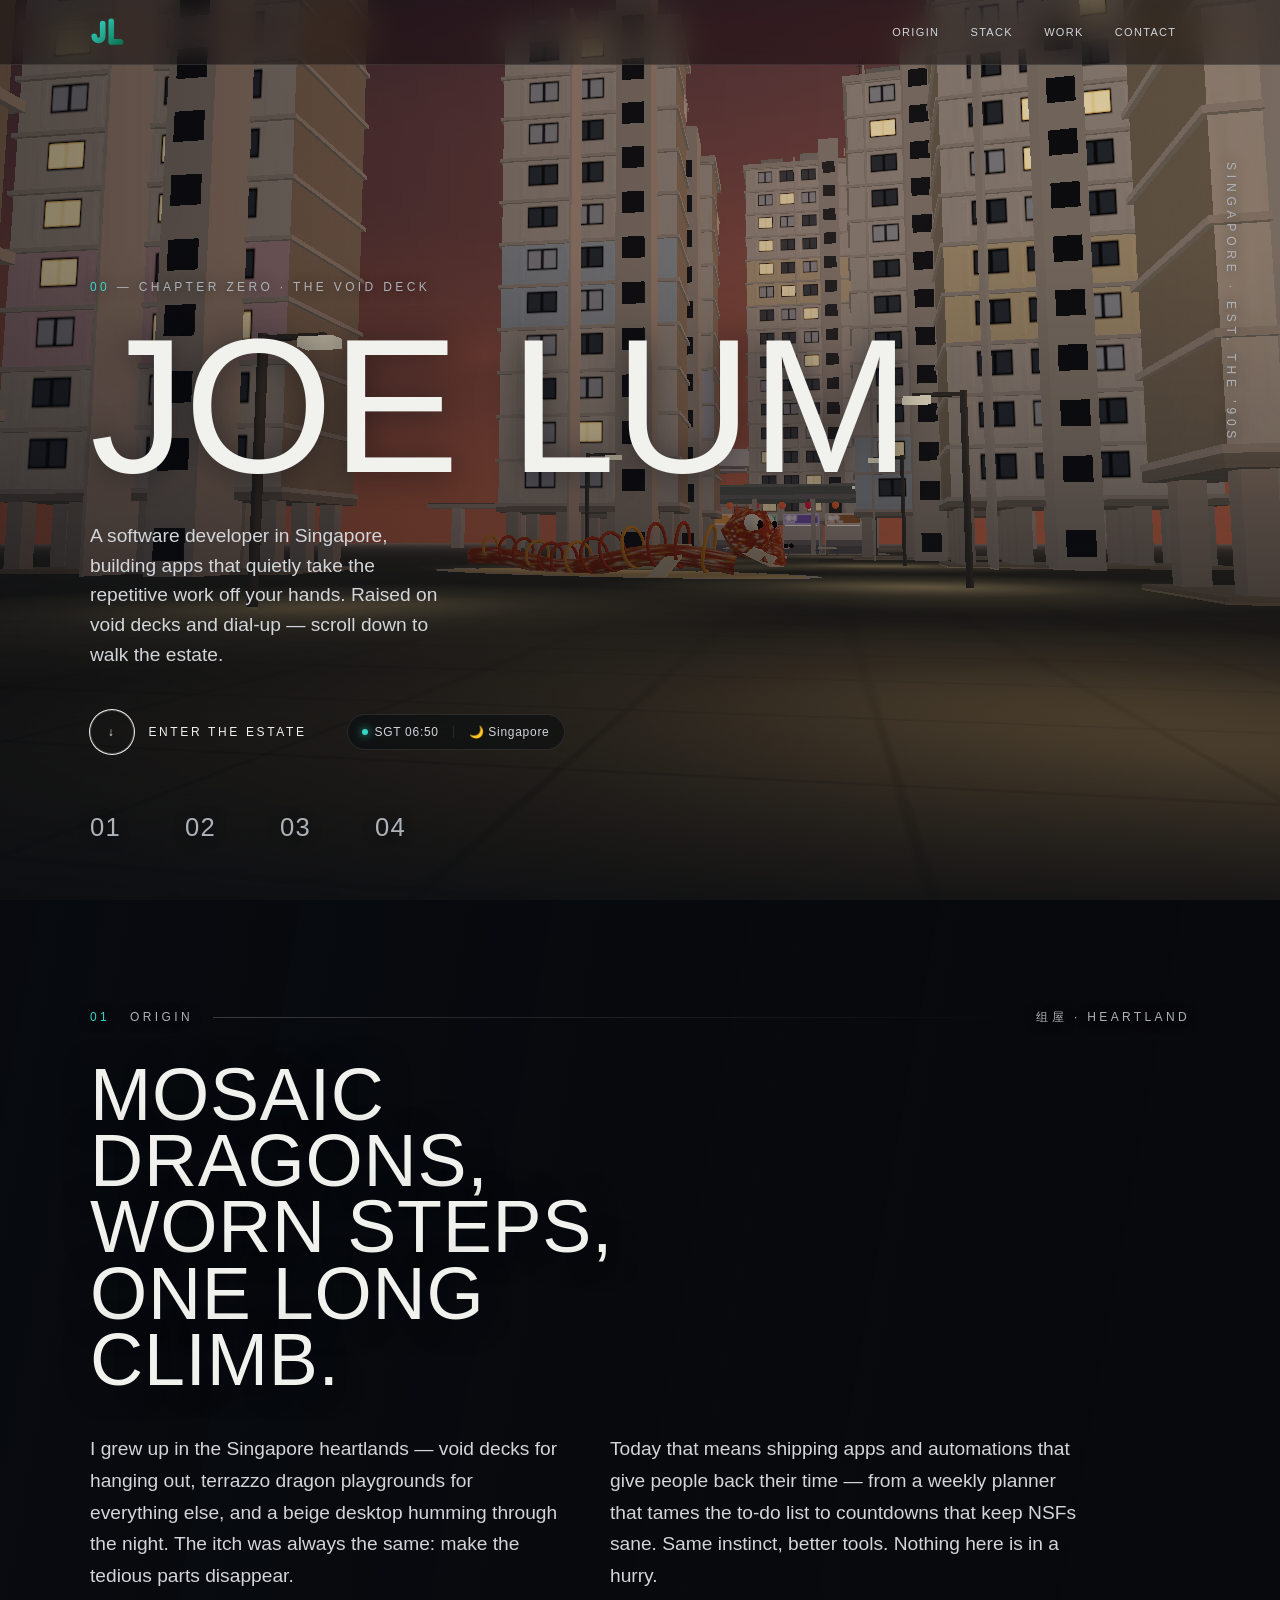
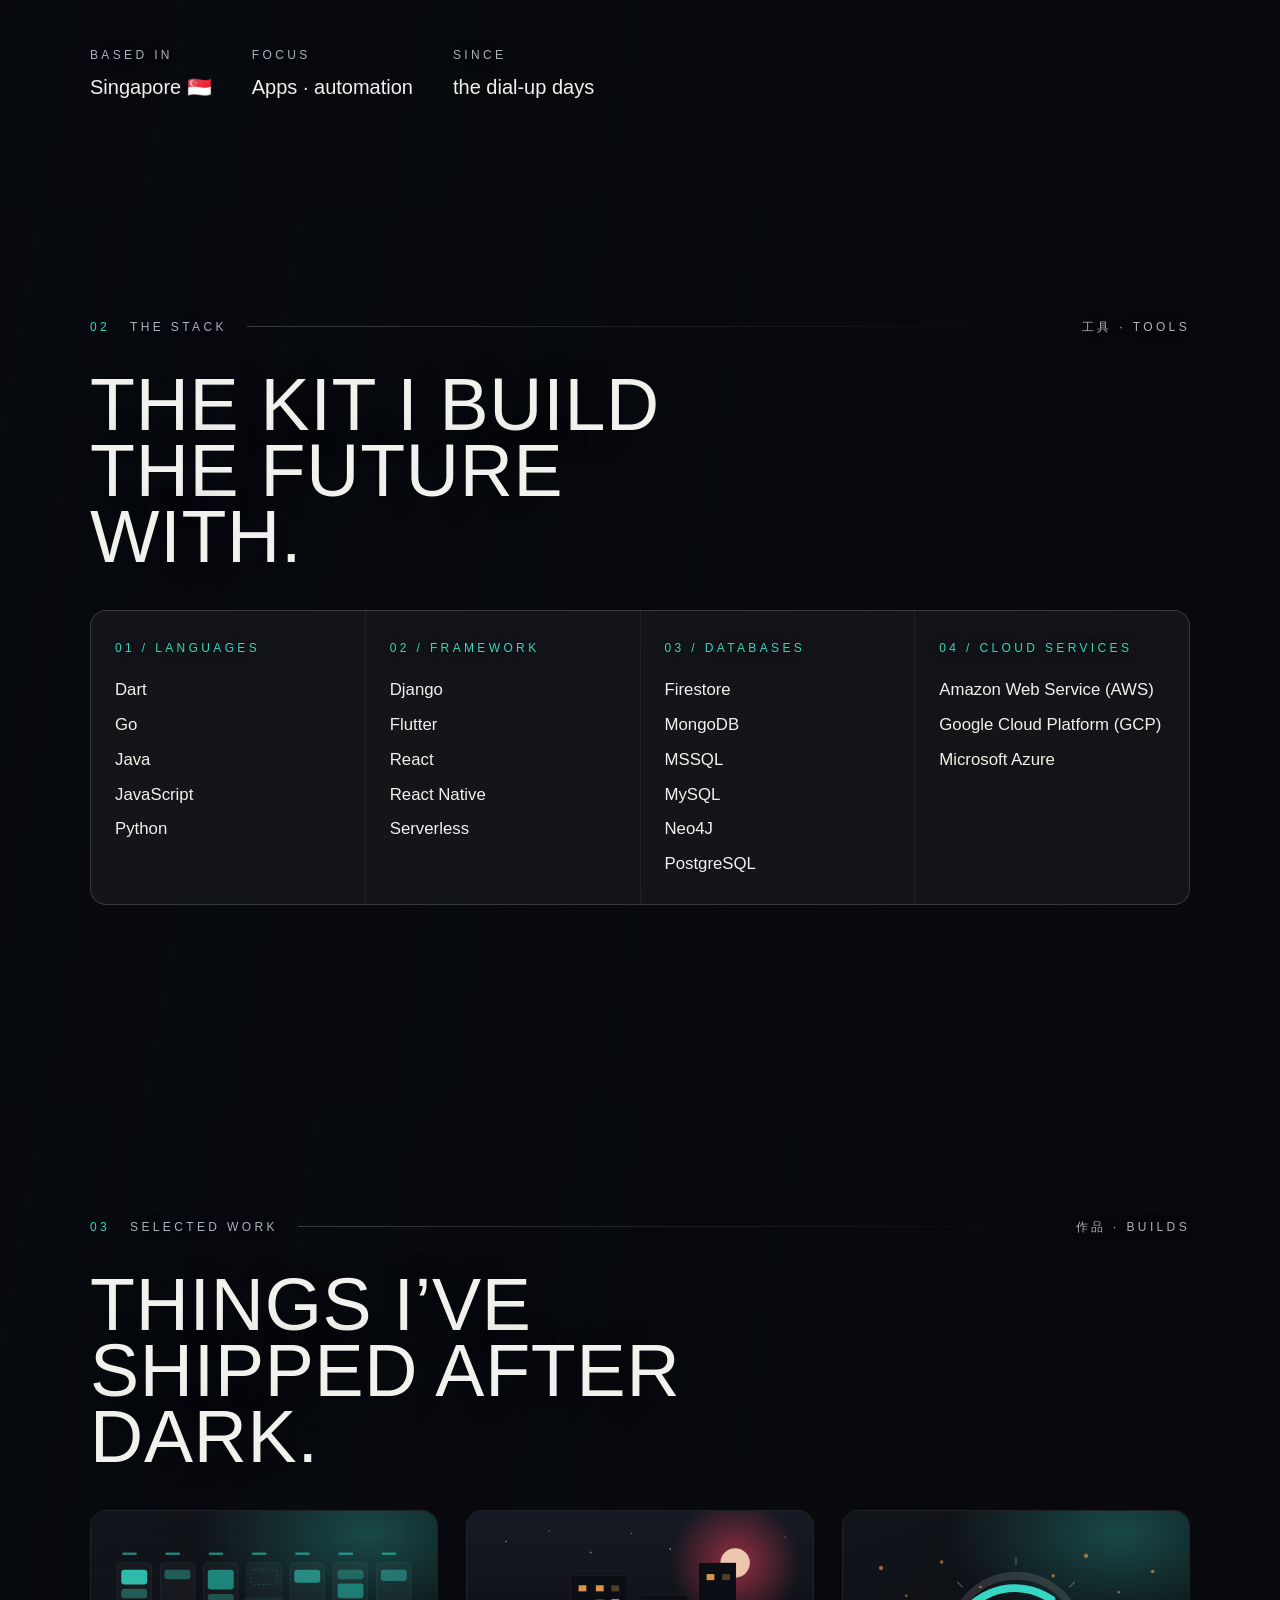
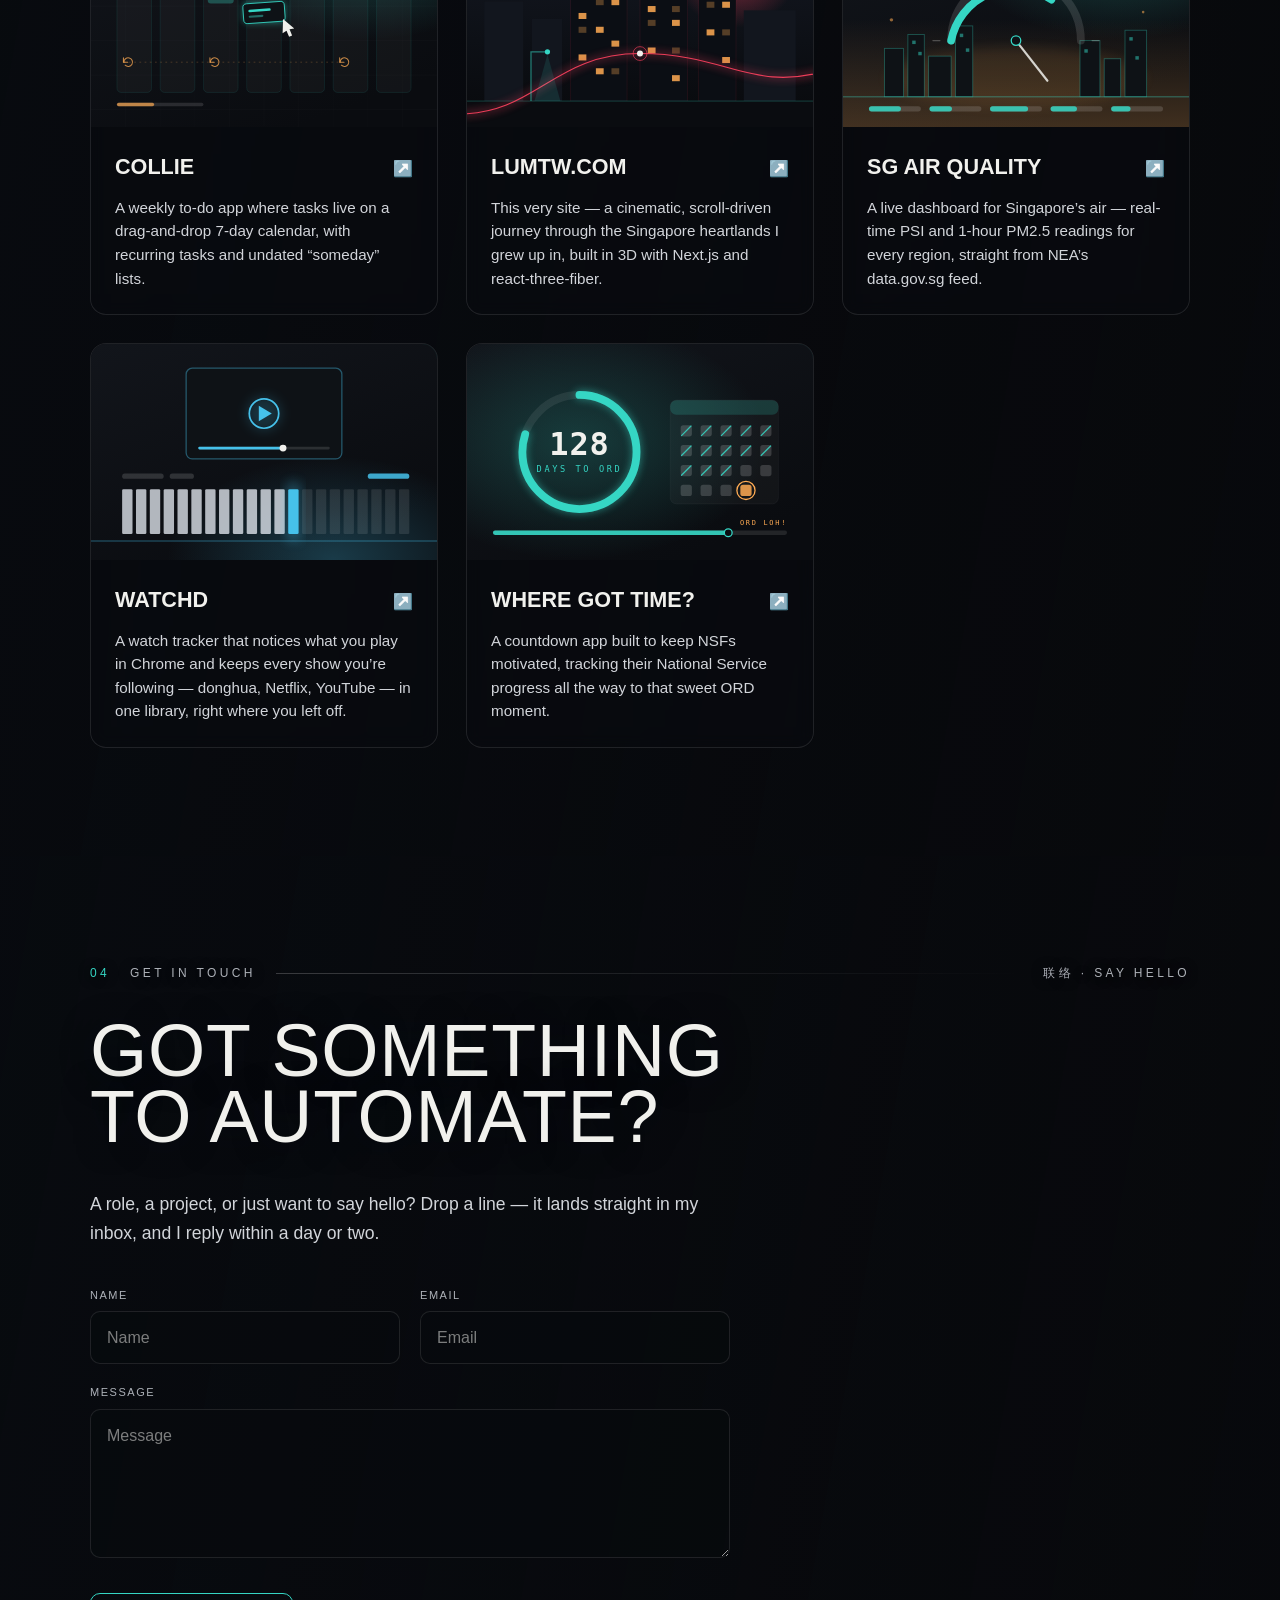
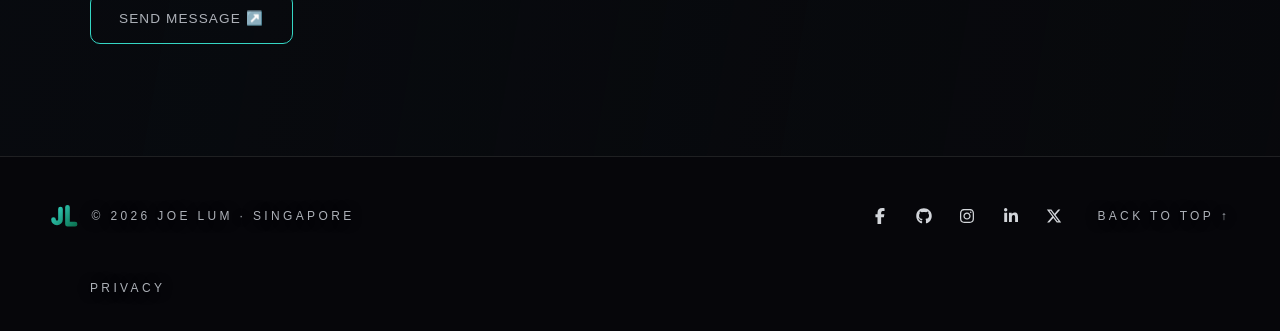
==== commit dc781d14: "Automated update from source repo" ====
--- a/index.html
+++ b/index.html
@@ -1 +1 @@
-<!DOCTYPE html><html lang="en"><head><meta charSet="utf-8"/><meta name="viewport" content="width=device-width, initial-scale=1"/><link rel="preload" href="/_next/static/media/07a39a8a4660cc7c-s.p.0r6juujl39pe6.woff2" as="font" crossorigin="" type="font/woff2"/><link rel="preload" href="/_next/static/media/237858b39a32779d-s.p.2cyn07wtgehh0.woff2" as="font" crossorigin="" type="font/woff2"/><link rel="preload" href="/_next/static/media/605ce01b664af129-s.p.0wgildi0cnwt9.woff2" as="font" crossorigin="" type="font/woff2"/><link rel="preload" href="/_next/static/media/6e7755c9813efd51-s.p.0pan85mumqyf3.woff2" as="font" crossorigin="" type="font/woff2"/><link rel="stylesheet" href="/_next/static/chunks/1v-9eg9n2r5tg.css" data-precedence="next"/><link rel="preload" as="script" fetchPriority="low" href="/_next/static/chunks/1pcw6gskne7pf.js"/><script src="/_next/static/chunks/1wnov70f88xjy.js" async=""></script><script src="/_next/static/chunks/092r-mewpaf3q.js" async=""></script><script src="/_next/static/chunks/0c98xzjfks9hq.js" async=""></script><script src="/_next/static/chunks/turbopack-2u1d16houkiyo.js" async=""></script><script src="/_next/static/chunks/30nhyetzpeohx.js" async=""></script><script src="/_next/static/chunks/3g953f41wgiea.js" async=""></script><script src="/_next/static/chunks/31m-2cqp_01fg.js" async=""></script><script src="/_next/static/chunks/2tms1og7sox-8.js" async=""></script><script src="/_next/static/chunks/15rgu_l4-33qj.js" async=""></script><script src="/_next/static/chunks/1oen9jsfe7ngg.js" async=""></script><meta name="next-size-adjust" content=""/><title>Joe Lum — Software Developer</title><meta name="description" content="I’m a software developer living in Singapore who loves creating apps that make life easier by automating repetitive tasks and improving everyday experiences."/><meta name="application-name" content="Joe Lum"/><meta name="author" content="Joe Lum"/><meta name="keywords" content="Joe Lum,Software Developer,Singapore,Portfolio"/><meta name="creator" content="Joe Lum"/><link rel="canonical" href="https://lumtw.com/"/><meta property="og:title" content="Joe Lum — Software Developer"/><meta property="og:description" content="I’m a software developer living in Singapore who loves creating apps that make life easier by automating repetitive tasks and improving everyday experiences."/><meta property="og:url" content="https://lumtw.com/"/><meta property="og:site_name" content="Joe Lum"/><meta property="og:locale" content="en_SG"/><meta property="og:image" content="https://lumtw.com/og.jpg"/><meta property="og:image:width" content="1200"/><meta property="og:image:height" content="630"/><meta property="og:image:alt" content="A 3D Singapore HDB estate at golden hour"/><meta property="og:type" content="website"/><meta name="twitter:card" content="summary_large_image"/><meta name="twitter:creator" content="@lumtwj"/><meta name="twitter:title" content="Joe Lum — Software Developer"/><meta name="twitter:description" content="I’m a software developer living in Singapore who loves creating apps that make life easier by automating repetitive tasks and improving everyday experiences."/><meta name="twitter:image" content="https://lumtw.com/og.jpg"/><link rel="icon" href="/icon.svg?icon.1xjopr1339k_-.svg" sizes="any" type="image/svg+xml"/><script src="/_next/static/chunks/0cz1d0mv5g_q7.js" noModule=""></script></head><body class="T19VSG_variable _8Li5zG_variable -5dOoa_variable EgwAuW_variable"><div hidden=""><!--$--><!--/$--></div><script type="application/ld+json">{"@context":"https://schema.org","@graph":[{"@type":"Person","@id":"https://lumtw.com/#person","name":"Joe Lum","url":"https://lumtw.com/","jobTitle":"Software Developer","description":"I’m a software developer living in Singapore who loves creating apps that make life easier by automating repetitive tasks and improving everyday experiences.","address":{"@type":"PostalAddress","addressCountry":"SG"},"sameAs":["https://facebook.com/lumtwj","https://github.com/lumtwj","https://instagram.com/lumtwj","https://www.linkedin.com/in/joelum","https://x.com/lumtwj"]},{"@type":"WebSite","@id":"https://lumtw.com/#website","url":"https://lumtw.com/","name":"Joe Lum","inLanguage":"en-SG","publisher":{"@id":"https://lumtw.com/#person"}}]}</script><div data-nosnippet="true" aria-hidden="true" style="position:fixed;inset:0;z-index:9999;background:#06070a;display:flex;flex-direction:column;align-items:center;justify-content:center;gap:1.5rem;opacity:1"><svg width="72" height="72" viewBox="0 0 48 48" fill="none" aria-label="Joe Lum" role="img"><defs><linearGradient id="intro-grad" x1="6" y1="6" x2="44" y2="42" gradientUnits="userSpaceOnUse"><stop stop-color="#35d6c4"></stop><stop offset="1" stop-color="#0b7150"></stop></linearGradient></defs><g stroke="url(#intro-grad)" stroke-width="8" stroke-linecap="round" stroke-linejoin="round" fill="none"><path d="M18 12V30a6 6 0 0 1-12 0" pathLength="1" stroke-dashoffset="0" stroke-dasharray="0 1" style="opacity:0"></path><path d="M30 9V38H43" pathLength="1" stroke-dashoffset="0" stroke-dasharray="0 1" style="opacity:0"></path></g></svg><div style="width:min(340px, 70vw)"><div style="height:1px;background:rgba(255,255,255,0.14);position:relative;overflow:hidden"><div style="position:absolute;inset:0;transform-origin:left;background:var(--color-signal)"></div></div><div style="margin-top:0.9rem;display:flex;justify-content:space-between;font-family:var(--font-mono);font-size:11px;letter-spacing:0.2em;text-transform:uppercase;color:var(--fg-subtle)"><span>Warming the void-deck lights</span><span>0<!-- -->%</span></div></div><span style="font-family:var(--font-mono);font-size:10px;letter-spacing:0.3em;text-transform:uppercase;color:var(--fg-subtle);opacity:0.7">Singapore ·<!-- --> <!-- -->tonight</span></div><div aria-hidden="true" style="position:fixed;inset:0;z-index:-1;background:radial-gradient(50% 40% at 72% 20%, #ffbe7873 0%, transparent 55%),linear-gradient(180deg, #46567c 0%, #e6a45f 100%)"></div><header class="glass glass-nav" style="position:fixed;top:0;left:0;right:0;z-index:50;border-bottom:1px solid var(--glass-border)"><div class="shell" style="height:64px;display:flex;align-items:center;justify-content:space-between"><a aria-label="Home" href="/"><svg width="34" height="34" viewBox="0 0 48 48" fill="none" role="img" aria-label="Joe Lum"><defs><linearGradient id="logo-grad" x1="6" y1="6" x2="44" y2="42" gradientUnits="userSpaceOnUse"><stop stop-color="#35d6c4"></stop><stop offset="1" stop-color="#0b7150"></stop></linearGradient></defs><g stroke="url(#logo-grad)" stroke-width="8" stroke-linecap="round" stroke-linejoin="round" fill="none"><path d="M18 12V30a6 6 0 0 1-12 0"></path><path d="M30 9V38H43"></path></g></svg></a><nav style="display:flex;align-items:center;gap:0.25rem" class="nav-desktop"><button type="button" style="position:relative;padding:0.5rem 0.85rem;font-family:var(--font-mono);font-size:11px;letter-spacing:0.12em;text-transform:uppercase;color:var(--fg-muted);transition:color 0.18s ease">Origin</button><button type="button" style="position:relative;padding:0.5rem 0.85rem;font-family:var(--font-mono);font-size:11px;letter-spacing:0.12em;text-transform:uppercase;color:var(--fg-muted);transition:color 0.18s ease">Stack</button><button type="button" style="position:relative;padding:0.5rem 0.85rem;font-family:var(--font-mono);font-size:11px;letter-spacing:0.12em;text-transform:uppercase;color:var(--fg-muted);transition:color 0.18s ease">Work</button><button type="button" style="position:relative;padding:0.5rem 0.85rem;font-family:var(--font-mono);font-size:11px;letter-spacing:0.12em;text-transform:uppercase;color:var(--fg-muted);transition:color 0.18s ease">Contact</button></nav><button type="button" class="nav-mobile-toggle" aria-label="Open menu" aria-expanded="false" aria-controls="nav-mobile-menu" style="display:none;color:var(--fg);padding:8px"><svg stroke="currentColor" fill="none" stroke-width="2" viewBox="0 0 24 24" stroke-linecap="round" stroke-linejoin="round" height="20" width="20" xmlns="http://www.w3.org/2000/svg"><line x1="4" x2="20" y1="12" y2="12"></line><line x1="4" x2="20" y1="6" y2="6"></line><line x1="4" x2="20" y1="18" y2="18"></line></svg></button></div></header><main><section id="top" class="masthead-section" style="position:relative;min-height:100vh;display:flex;flex-direction:column;justify-content:flex-end;padding-bottom:clamp(2rem, 6vh, 4rem);scroll-margin-top:0"><span class="vertical-label" style="position:absolute;top:18%;right:clamp(1rem,4vw,2.5rem)">Singapore · est. the ’90s</span><div class="shell" style="width:100%"><p class="eyebrow" style="margin-bottom:1.5rem;opacity:0;transform:translateY(26px)"><span style="color:var(--color-signal)">00</span> — Chapter zero · the void deck</p><h1 class="display" style="font-size:clamp(3.4rem, 17vw, 12rem);letter-spacing:-0.01em;margin:0;opacity:0;transform:translateY(26px)">Joe Lum</h1><p style="margin-top:1.75rem;max-width:34ch;font-size:clamp(1rem, 1.5vw, 1.2rem);line-height:1.55;color:var(--fg-muted);opacity:0;transform:translateY(26px)">A software developer in Singapore, building apps that quietly take the repetitive work off your hands. Raised on void decks and dial-up — scroll down to walk the estate.</p><div style="margin-top:2.5rem;display:flex;flex-wrap:wrap;align-items:center;gap:1.5rem 2.5rem;opacity:0;transform:translateY(26px)"><button class="cta-round"><span class="ring" aria-hidden="true">↓</span>Enter the estate</button><div class="glass glass-pill" style="display:inline-flex;align-items:center;gap:0.9rem;padding:0.5rem 0.9rem;border-radius:999px;border:1px solid var(--border);font-family:var(--font-mono);font-size:12px;letter-spacing:0.06em;color:var(--fg-muted)"><span style="display:inline-flex;align-items:center;gap:0.4rem"><span style="width:6px;height:6px;border-radius:999px;background:var(--color-signal);box-shadow:0 0 8px var(--color-signal)"></span>SGT <!-- -->--:--</span><span style="width:1px;height:12px;background:var(--border)"></span><span>🌙<!-- --> <!-- -->Singapore</span></div></div><div style="margin-top:clamp(2rem, 6vh, 3.5rem);display:flex;gap:clamp(1.5rem, 6vw, 4rem);opacity:0;transform:translateY(26px)"><button class="eyebrow" style="font-size:clamp(1.1rem, 2.4vw, 1.6rem);font-family:var(--font-display);letter-spacing:0.05em;color:var(--fg-subtle)">01</button><button class="eyebrow" style="font-size:clamp(1.1rem, 2.4vw, 1.6rem);font-family:var(--font-display);letter-spacing:0.05em;color:var(--fg-subtle)">02</button><button class="eyebrow" style="font-size:clamp(1.1rem, 2.4vw, 1.6rem);font-family:var(--font-display);letter-spacing:0.05em;color:var(--fg-subtle)">03</button><button class="eyebrow" style="font-size:clamp(1.1rem, 2.4vw, 1.6rem);font-family:var(--font-display);letter-spacing:0.05em;color:var(--fg-subtle)">04</button></div></div></section><section id="origin" class="chapter-section" style="position:relative;scroll-margin-top:88px;min-height:100vh;padding:clamp(5rem, 12vh, 9rem) 0"><div class="shell"><div style="opacity:0;transform:translateY(22px)"><div style="display:flex;align-items:center;gap:1.25rem;margin-bottom:2.25rem"><span class="eyebrow" style="color:var(--color-signal)">01</span><span class="eyebrow">Origin</span><div class="hairline" style="flex:1"></div><span class="eyebrow">组屋 · heartland</span></div></div><div style="opacity:0;transform:translateY(22px)"><h2 class="display" style="font-size:clamp(2.4rem, 6vw, 4.6rem);max-width:16ch;margin-bottom:2.5rem">Mosaic dragons, worn steps, one long climb.</h2></div><div style="display:grid;gap:clamp(1.5rem, 4vw, 3rem);grid-template-columns:repeat(auto-fit, minmax(min(100%, 22rem), 1fr));max-width:62rem"><div style="opacity:0;transform:translateY(22px)"><p style="font-size:clamp(1.05rem,1.5vw,1.25rem);line-height:1.65;color:var(--fg-muted)">I grew up in the Singapore heartlands — void decks for hanging out, terrazzo dragon playgrounds for everything else, and a beige desktop humming through the night. The itch was always the same: make the tedious parts disappear.</p></div><div style="opacity:0;transform:translateY(22px)"><p style="font-size:clamp(1.05rem,1.5vw,1.25rem);line-height:1.65;color:var(--fg-muted)">Today that means shipping apps and automations that give people back their time — from a weekly planner that tames the to-do list to countdowns that keep NSFs sane. Same instinct, better tools. Nothing here is in a hurry.</p></div></div><div style="opacity:0;transform:translateY(22px)"><div style="margin-top:clamp(2.5rem, 6vh, 4rem);display:flex;flex-wrap:wrap;gap:2.5rem"><div><div class="eyebrow" style="margin-bottom:0.5rem">Based in</div><div style="font-family:var(--font-display);font-size:1.25rem">Singapore 🇸🇬</div></div><div><div class="eyebrow" style="margin-bottom:0.5rem">Focus</div><div style="font-family:var(--font-display);font-size:1.25rem">Apps · automation</div></div><div><div class="eyebrow" style="margin-bottom:0.5rem">Since</div><div style="font-family:var(--font-display);font-size:1.25rem">the dial-up days</div></div></div></div></div></section><section id="stack" class="chapter-section" style="position:relative;scroll-margin-top:88px;min-height:100vh;padding:clamp(5rem, 12vh, 9rem) 0"><div class="shell"><div style="opacity:0;transform:translateY(22px)"><div style="display:flex;align-items:center;gap:1.25rem;margin-bottom:2.25rem"><span class="eyebrow" style="color:var(--color-signal)">02</span><span class="eyebrow">The Stack</span><div class="hairline" style="flex:1"></div><span class="eyebrow">工具 · tools</span></div></div><div style="opacity:0;transform:translateY(22px)"><h2 class="display" style="font-size:clamp(2.4rem, 6vw, 4.6rem);max-width:16ch;margin-bottom:2.5rem">The kit I build the future with.</h2></div><div style="display:grid;gap:1px;grid-template-columns:repeat(auto-fit, minmax(min(100%, 16rem), 1fr));background:var(--border);border:1px solid var(--border);border-radius:var(--radius-card);overflow:hidden"><div style="opacity:0;transform:translateY(22px)"><div class="glass glass-panel" style="padding:1.75rem 1.5rem;height:100%"><div class="eyebrow" style="color:var(--color-signal);margin-bottom:1.25rem">01<!-- --> / <!-- -->Languages</div><ul style="list-style:none;display:grid;gap:0.6rem"><li style="font-family:var(--font-display);font-size:1.05rem;color:var(--fg)">Dart</li><li style="font-family:var(--font-display);font-size:1.05rem;color:var(--fg)">Go</li><li style="font-family:var(--font-display);font-size:1.05rem;color:var(--fg)">Java</li><li style="font-family:var(--font-display);font-size:1.05rem;color:var(--fg)">JavaScript</li><li style="font-family:var(--font-display);font-size:1.05rem;color:var(--fg)">Python</li></ul></div></div><div style="opacity:0;transform:translateY(22px)"><div class="glass glass-panel" style="padding:1.75rem 1.5rem;height:100%"><div class="eyebrow" style="color:var(--color-signal);margin-bottom:1.25rem">02<!-- --> / <!-- -->Framework</div><ul style="list-style:none;display:grid;gap:0.6rem"><li style="font-family:var(--font-display);font-size:1.05rem;color:var(--fg)">Django</li><li style="font-family:var(--font-display);font-size:1.05rem;color:var(--fg)">Flutter</li><li style="font-family:var(--font-display);font-size:1.05rem;color:var(--fg)">React</li><li style="font-family:var(--font-display);font-size:1.05rem;color:var(--fg)">React Native</li><li style="font-family:var(--font-display);font-size:1.05rem;color:var(--fg)">Serverless</li></ul></div></div><div style="opacity:0;transform:translateY(22px)"><div class="glass glass-panel" style="padding:1.75rem 1.5rem;height:100%"><div class="eyebrow" style="color:var(--color-signal);margin-bottom:1.25rem">03<!-- --> / <!-- -->Databases</div><ul style="list-style:none;display:grid;gap:0.6rem"><li style="font-family:var(--font-display);font-size:1.05rem;color:var(--fg)">Firestore</li><li style="font-family:var(--font-display);font-size:1.05rem;color:var(--fg)">MongoDB</li><li style="font-family:var(--font-display);font-size:1.05rem;color:var(--fg)">MSSQL</li><li style="font-family:var(--font-display);font-size:1.05rem;color:var(--fg)">MySQL</li><li style="font-family:var(--font-display);font-size:1.05rem;color:var(--fg)">Neo4J</li><li style="font-family:var(--font-display);font-size:1.05rem;color:var(--fg)">PostgreSQL</li></ul></div></div><div style="opacity:0;transform:translateY(22px)"><div class="glass glass-panel" style="padding:1.75rem 1.5rem;height:100%"><div class="eyebrow" style="color:var(--color-signal);margin-bottom:1.25rem">04<!-- --> / <!-- -->Cloud Services</div><ul style="list-style:none;display:grid;gap:0.6rem"><li style="font-family:var(--font-display);font-size:1.05rem;color:var(--fg)">Amazon Web Service (AWS)</li><li style="font-family:var(--font-display);font-size:1.05rem;color:var(--fg)">Google Cloud Platform (GCP)</li><li style="font-family:var(--font-display);font-size:1.05rem;color:var(--fg)">Microsoft Azure</li></ul></div></div></div></div></section><section id="work" class="chapter-section" style="position:relative;scroll-margin-top:88px;min-height:100vh;padding:clamp(5rem, 12vh, 9rem) 0"><div class="shell"><div style="opacity:0;transform:translateY(22px)"><div style="display:flex;align-items:center;gap:1.25rem;margin-bottom:2.25rem"><span class="eyebrow" style="color:var(--color-signal)">03</span><span class="eyebrow">Selected Work</span><div class="hairline" style="flex:1"></div><span class="eyebrow">作品 · builds</span></div></div><div style="opacity:0;transform:translateY(22px)"><h2 class="display" style="font-size:clamp(2.4rem, 6vw, 4.6rem);max-width:16ch;margin-bottom:2.5rem">Things I’ve shipped after dark.</h2></div><div style="display:grid;gap:clamp(1rem, 2.5vw, 1.75rem);grid-template-columns:repeat(auto-fit, minmax(min(100%, 20rem), 1fr))"><div style="opacity:0;transform:translateY(22px)"><a href="https://collie.lumtw.com" target="_blank" rel="noopener noreferrer" style="display:flex;flex-direction:column;height:100%;border-radius:var(--radius-card);border:1px solid var(--border);overflow:hidden" class="glass work-card"><div style="position:relative;aspect-ratio:16 / 10;background:radial-gradient(120% 90% at 80% 10%, color-mix(in oklab, var(--color-signal) 30%, transparent) 0%, transparent 55%),linear-gradient(160deg, #12151b 0%, #0a0c10 100%);display:grid;place-items:center"><img alt="" loading="lazy" decoding="async" data-nimg="fill" style="position:absolute;height:100%;width:100%;left:0;top:0;right:0;bottom:0;object-fit:cover;color:transparent" src="/projects/collie.svg"/><span class="display" style="position:relative;font-size:3.5rem;color:transparent;-webkit-text-stroke:1px var(--color-signal);opacity:0">01</span></div><div style="padding:1.5rem;display:flex;flex-direction:column;gap:0.75rem;flex:1"><div style="display:flex;align-items:baseline;justify-content:space-between;gap:1rem"><h3 style="font-family:var(--font-display);font-size:1.35rem;font-weight:600">COLLIE</h3><span aria-hidden="true" style="color:var(--color-signal);font-family:var(--font-mono)">↗</span></div><p style="color:var(--fg-muted);font-size:0.95rem;line-height:1.55">A weekly to-do app where tasks live on a drag-and-drop 7-day calendar, with recurring tasks and undated “someday” lists.</p></div></a></div><div style="opacity:0;transform:translateY(22px)"><a style="display:flex;flex-direction:column;height:100%;border-radius:var(--radius-card);border:1px solid var(--border);overflow:hidden" class="glass work-card" href="/projects/lumtwcom/"><div style="position:relative;aspect-ratio:16 / 10;background:radial-gradient(120% 90% at 80% 10%, color-mix(in oklab, var(--color-amber) 30%, transparent) 0%, transparent 55%),linear-gradient(160deg, #12151b 0%, #0a0c10 100%);display:grid;place-items:center"><img alt="" loading="lazy" decoding="async" data-nimg="fill" style="position:absolute;height:100%;width:100%;left:0;top:0;right:0;bottom:0;object-fit:cover;color:transparent" src="/projects/lumtwcom.svg"/><span class="display" style="position:relative;font-size:3.5rem;color:transparent;-webkit-text-stroke:1px var(--color-amber);opacity:0">02</span></div><div style="padding:1.5rem;display:flex;flex-direction:column;gap:0.75rem;flex:1"><div style="display:flex;align-items:baseline;justify-content:space-between;gap:1rem"><h3 style="font-family:var(--font-display);font-size:1.35rem;font-weight:600">LUMTW.COM</h3><span aria-hidden="true" style="color:var(--color-amber);font-family:var(--font-mono)">↗</span></div><p style="color:var(--fg-muted);font-size:0.95rem;line-height:1.55">This very site — a cinematic, scroll-driven journey through the Singapore heartlands I grew up in, built in 3D with Next.js and react-three-fiber.</p></div></a></div><div style="opacity:0;transform:translateY(22px)"><a href="https://sgair.lumtw.com" target="_blank" rel="noopener noreferrer" style="display:flex;flex-direction:column;height:100%;border-radius:var(--radius-card);border:1px solid var(--border);overflow:hidden" class="glass work-card"><div style="position:relative;aspect-ratio:16 / 10;background:radial-gradient(120% 90% at 80% 10%, color-mix(in oklab, var(--color-neon) 30%, transparent) 0%, transparent 55%),linear-gradient(160deg, #12151b 0%, #0a0c10 100%);display:grid;place-items:center"><img alt="" loading="lazy" decoding="async" data-nimg="fill" style="position:absolute;height:100%;width:100%;left:0;top:0;right:0;bottom:0;object-fit:cover;color:transparent" src="/projects/sgair.svg"/><span class="display" style="position:relative;font-size:3.5rem;color:transparent;-webkit-text-stroke:1px var(--color-neon);opacity:0">03</span></div><div style="padding:1.5rem;display:flex;flex-direction:column;gap:0.75rem;flex:1"><div style="display:flex;align-items:baseline;justify-content:space-between;gap:1rem"><h3 style="font-family:var(--font-display);font-size:1.35rem;font-weight:600">SG AIR QUALITY</h3><span aria-hidden="true" style="color:var(--color-neon);font-family:var(--font-mono)">↗</span></div><p style="color:var(--fg-muted);font-size:0.95rem;line-height:1.55">A live dashboard for Singapore’s air — real-time PSI and 1-hour PM2.5 readings for every region, straight from NEA’s data.gov.sg feed.</p></div></a></div><div style="opacity:0;transform:translateY(22px)"><a href="https://watchd.lumtw.com" target="_blank" rel="noopener noreferrer" style="display:flex;flex-direction:column;height:100%;border-radius:var(--radius-card);border:1px solid var(--border);overflow:hidden" class="glass work-card"><div style="position:relative;aspect-ratio:16 / 10;background:radial-gradient(120% 90% at 80% 10%, color-mix(in oklab, var(--color-signal) 30%, transparent) 0%, transparent 55%),linear-gradient(160deg, #12151b 0%, #0a0c10 100%);display:grid;place-items:center"><img alt="" loading="lazy" decoding="async" data-nimg="fill" style="position:absolute;height:100%;width:100%;left:0;top:0;right:0;bottom:0;object-fit:cover;color:transparent" src="/projects/watchd.svg"/><span class="display" style="position:relative;font-size:3.5rem;color:transparent;-webkit-text-stroke:1px var(--color-signal);opacity:0">04</span></div><div style="padding:1.5rem;display:flex;flex-direction:column;gap:0.75rem;flex:1"><div style="display:flex;align-items:baseline;justify-content:space-between;gap:1rem"><h3 style="font-family:var(--font-display);font-size:1.35rem;font-weight:600">WATCHD</h3><span aria-hidden="true" style="color:var(--color-signal);font-family:var(--font-mono)">↗</span></div><p style="color:var(--fg-muted);font-size:0.95rem;line-height:1.55">A watch tracker that notices what you play in Chrome and keeps every show you’re following — donghua, Netflix, YouTube — in one library, right where you left off.</p></div></a></div><div style="opacity:0;transform:translateY(22px)"><a href="https://play.google.com/store/apps/details?id=com.mOcentury.wgt" target="_blank" rel="noopener noreferrer" style="display:flex;flex-direction:column;height:100%;border-radius:var(--radius-card);border:1px solid var(--border);overflow:hidden" class="glass work-card"><div style="position:relative;aspect-ratio:16 / 10;background:radial-gradient(120% 90% at 80% 10%, color-mix(in oklab, var(--color-signal) 30%, transparent) 0%, transparent 55%),linear-gradient(160deg, #12151b 0%, #0a0c10 100%);display:grid;place-items:center"><img alt="" loading="lazy" decoding="async" data-nimg="fill" style="position:absolute;height:100%;width:100%;left:0;top:0;right:0;bottom:0;object-fit:cover;color:transparent" src="/projects/where-got-time.svg"/><span class="display" style="position:relative;font-size:3.5rem;color:transparent;-webkit-text-stroke:1px var(--color-signal);opacity:0">05</span></div><div style="padding:1.5rem;display:flex;flex-direction:column;gap:0.75rem;flex:1"><div style="display:flex;align-items:baseline;justify-content:space-between;gap:1rem"><h3 style="font-family:var(--font-display);font-size:1.35rem;font-weight:600">WHERE GOT TIME?</h3><span aria-hidden="true" style="color:var(--color-signal);font-family:var(--font-mono)">↗</span></div><p style="color:var(--fg-muted);font-size:0.95rem;line-height:1.55">A countdown app built to keep NSFs motivated, tracking their National Service progress all the way to that sweet ORD moment.</p></div></a></div></div></div></section><section id="contact" class="chapter-section" style="position:relative;scroll-margin-top:88px;min-height:100vh;padding:clamp(5rem, 12vh, 9rem) 0"><div class="shell"><div style="opacity:0;transform:translateY(22px)"><div style="display:flex;align-items:center;gap:1.25rem;margin-bottom:2.25rem"><span class="eyebrow" style="color:var(--color-signal)">04</span><span class="eyebrow">Get in touch</span><div class="hairline" style="flex:1"></div><span class="eyebrow">联络 · say hello</span></div></div><div style="opacity:0;transform:translateY(22px)"><h2 class="display" style="font-size:clamp(2.4rem, 6vw, 4.6rem);max-width:16ch;margin-bottom:2.5rem">Got something to automate?</h2></div><div style="max-width:40rem"><div style="opacity:0;transform:translateY(22px)"><p style="color:var(--fg-muted);font-size:1.1rem;line-height:1.6;margin-bottom:2.5rem">A role, a project, or just want to say hello? Drop a line — it lands straight in my inbox, and I reply within a day or two.</p></div><div style="opacity:0;transform:translateY(22px)"><form noValidate=""><div style="display:grid;gap:1.25rem;grid-template-columns:repeat(auto-fit, minmax(min(100%, 12rem), 1fr))"><div><label style="display:block;font-family:var(--font-mono);font-size:11px;letter-spacing:0.14em;text-transform:uppercase;color:var(--fg-subtle);margin-bottom:0.5rem" for="c-name">Name</label><input id="c-name" style="width:100%;background:rgba(8,10,14,0.6);border:1px solid var(--border);border-radius:var(--radius-control);padding:0.85rem 1rem;color:var(--fg);font-family:var(--font-body);font-size:1rem;outline:none" placeholder="Name" value=""/></div><div><label style="display:block;font-family:var(--font-mono);font-size:11px;letter-spacing:0.14em;text-transform:uppercase;color:var(--fg-subtle);margin-bottom:0.5rem" for="c-email">Email</label><input id="c-email" type="email" placeholder="Email" style="width:100%;background:rgba(8,10,14,0.6);border:1px solid var(--border);border-radius:var(--radius-control);padding:0.85rem 1rem;color:var(--fg);font-family:var(--font-body);font-size:1rem;outline:none;border-color:var(--border)" value=""/></div></div><input tabindex="-1" autoComplete="off" aria-hidden="true" style="position:absolute;left:-9999px;width:1px;height:1px;opacity:0;pointer-events:none" value=""/><div style="margin-top:1.25rem"><label style="display:block;font-family:var(--font-mono);font-size:11px;letter-spacing:0.14em;text-transform:uppercase;color:var(--fg-subtle);margin-bottom:0.5rem" for="c-msg">Message</label><textarea id="c-msg" rows="5" placeholder="Message" style="width:100%;background:rgba(8,10,14,0.6);border:1px solid var(--border);border-radius:var(--radius-control);padding:0.85rem 1rem;color:var(--fg);font-family:var(--font-body);font-size:1rem;outline:none;resize:vertical"></textarea></div><div style="margin-top:1.75rem;display:flex;align-items:center;gap:1.5rem;flex-wrap:wrap"><button type="submit" disabled="" style="font-family:var(--font-mono);font-size:0.85rem;letter-spacing:0.08em;text-transform:uppercase;padding:0.9rem 1.75rem;border-radius:var(--radius-control);border:1px solid var(--color-signal);background:transparent;color:var(--fg-subtle);cursor:not-allowed;opacity:1;transition:all 0.2s ease">Send message ↗</button></div></form></div></div></div></section><!--$--><!--/$--></main><footer class="glass glass-footer" style="position:relative;border-top:1px solid var(--border)"><div class="shell" style="padding:2.5rem 0;display:flex;flex-wrap:wrap;align-items:center;justify-content:space-between;gap:1.5rem"><div style="display:flex;align-items:center;gap:0.85rem"><svg width="28" height="28" viewBox="0 0 48 48" fill="none" role="img" aria-label="Joe Lum"><defs><linearGradient id="logo-grad" x1="6" y1="6" x2="44" y2="42" gradientUnits="userSpaceOnUse"><stop stop-color="#35d6c4"></stop><stop offset="1" stop-color="#0b7150"></stop></linearGradient></defs><g stroke="url(#logo-grad)" stroke-width="8" stroke-linecap="round" stroke-linejoin="round" fill="none"><path d="M18 12V30a6 6 0 0 1-12 0"></path><path d="M30 9V38H43"></path></g></svg><span class="eyebrow">© <!-- -->2026<!-- --> Joe Lum · Singapore</span></div><div style="display:flex;align-items:center;gap:1.5rem"><div style="display:flex;gap:0.35rem"><a href="https://facebook.com/lumtwj" target="_blank" rel="noopener noreferrer" aria-label="Facebook" class="social-btn" style="display:grid;place-items:center;width:38px;height:38px;border-radius:999px;color:var(--fg-muted);transition:color 0.18s ease, background 0.18s ease"><svg stroke="currentColor" fill="currentColor" stroke-width="0" viewBox="0 0 320 512" height="1em" width="1em" xmlns="http://www.w3.org/2000/svg"><path d="M80 299.3V512H196V299.3h86.5l18-97.8H196V166.9c0-51.7 20.3-71.5 72.7-71.5c16.3 0 29.4 .4 37 1.2V7.9C291.4 4 256.4 0 236.2 0C129.3 0 80 50.5 80 159.4v42.1H14v97.8H80z"></path></svg></a><a href="https://github.com/lumtwj" target="_blank" rel="noopener noreferrer" aria-label="GitHub" class="social-btn" style="display:grid;place-items:center;width:38px;height:38px;border-radius:999px;color:var(--fg-muted);transition:color 0.18s ease, background 0.18s ease"><svg stroke="currentColor" fill="currentColor" stroke-width="0" viewBox="0 0 496 512" height="1em" width="1em" xmlns="http://www.w3.org/2000/svg"><path d="M165.9 397.4c0 2-2.3 3.6-5.2 3.6-3.3.3-5.6-1.3-5.6-3.6 0-2 2.3-3.6 5.2-3.6 3-.3 5.6 1.3 5.6 3.6zm-31.1-4.5c-.7 2 1.3 4.3 4.3 4.9 2.6 1 5.6 0 6.2-2s-1.3-4.3-4.3-5.2c-2.6-.7-5.5.3-6.2 2.3zm44.2-1.7c-2.9.7-4.9 2.6-4.6 4.9.3 2 2.9 3.3 5.9 2.6 2.9-.7 4.9-2.6 4.6-4.6-.3-1.9-3-3.2-5.9-2.9zM244.8 8C106.1 8 0 113.3 0 252c0 110.9 69.8 205.8 169.5 239.2 12.8 2.3 17.3-5.6 17.3-12.1 0-6.2-.3-40.4-.3-61.4 0 0-70 15-84.7-29.8 0 0-11.4-29.1-27.8-36.6 0 0-22.9-15.7 1.6-15.4 0 0 24.9 2 38.6 25.8 21.9 38.6 58.6 27.5 72.9 20.9 2.3-16 8.8-27.1 16-33.7-55.9-6.2-112.3-14.3-112.3-110.5 0-27.5 7.6-41.3 23.6-58.9-2.6-6.5-11.1-33.3 2.6-67.9 20.9-6.5 69 27 69 27 20-5.6 41.5-8.5 62.8-8.5s42.8 2.9 62.8 8.5c0 0 48.1-33.6 69-27 13.7 34.7 5.2 61.4 2.6 67.9 16 17.7 25.8 31.5 25.8 58.9 0 96.5-58.9 104.2-114.8 110.5 9.2 7.9 17 22.9 17 46.4 0 33.7-.3 75.4-.3 83.6 0 6.5 4.6 14.4 17.3 12.1C428.2 457.8 496 362.9 496 252 496 113.3 383.5 8 244.8 8zM97.2 352.9c-1.3 1-1 3.3.7 5.2 1.6 1.6 3.9 2.3 5.2 1 1.3-1 1-3.3-.7-5.2-1.6-1.6-3.9-2.3-5.2-1zm-10.8-8.1c-.7 1.3.3 2.9 2.3 3.9 1.6 1 3.6.7 4.3-.7.7-1.3-.3-2.9-2.3-3.9-2-.6-3.6-.3-4.3.7zm32.4 35.6c-1.6 1.3-1 4.3 1.3 6.2 2.3 2.3 5.2 2.6 6.5 1 1.3-1.3.7-4.3-1.3-6.2-2.2-2.3-5.2-2.6-6.5-1zm-11.4-14.7c-1.6 1-1.6 3.6 0 5.9 1.6 2.3 4.3 3.3 5.6 2.3 1.6-1.3 1.6-3.9 0-6.2-1.4-2.3-4-3.3-5.6-2z"></path></svg></a><a href="https://instagram.com/lumtwj" target="_blank" rel="noopener noreferrer" aria-label="Instagram" class="social-btn" style="display:grid;place-items:center;width:38px;height:38px;border-radius:999px;color:var(--fg-muted);transition:color 0.18s ease, background 0.18s ease"><svg stroke="currentColor" fill="currentColor" stroke-width="0" viewBox="0 0 448 512" height="1em" width="1em" xmlns="http://www.w3.org/2000/svg"><path d="M224.1 141c-63.6 0-114.9 51.3-114.9 114.9s51.3 114.9 114.9 114.9S339 319.5 339 255.9 287.7 141 224.1 141zm0 189.6c-41.1 0-74.7-33.5-74.7-74.7s33.5-74.7 74.7-74.7 74.7 33.5 74.7 74.7-33.6 74.7-74.7 74.7zm146.4-194.3c0 14.9-12 26.8-26.8 26.8-14.9 0-26.8-12-26.8-26.8s12-26.8 26.8-26.8 26.8 12 26.8 26.8zm76.1 27.2c-1.7-35.9-9.9-67.7-36.2-93.9-26.2-26.2-58-34.4-93.9-36.2-37-2.1-147.9-2.1-184.9 0-35.8 1.7-67.6 9.9-93.9 36.1s-34.4 58-36.2 93.9c-2.1 37-2.1 147.9 0 184.9 1.7 35.9 9.9 67.7 36.2 93.9s58 34.4 93.9 36.2c37 2.1 147.9 2.1 184.9 0 35.9-1.7 67.7-9.9 93.9-36.2 26.2-26.2 34.4-58 36.2-93.9 2.1-37 2.1-147.8 0-184.8zM398.8 388c-7.8 19.6-22.9 34.7-42.6 42.6-29.5 11.7-99.5 9-132.1 9s-102.7 2.6-132.1-9c-19.6-7.8-34.7-22.9-42.6-42.6-11.7-29.5-9-99.5-9-132.1s-2.6-102.7 9-132.1c7.8-19.6 22.9-34.7 42.6-42.6 29.5-11.7 99.5-9 132.1-9s102.7-2.6 132.1 9c19.6 7.8 34.7 22.9 42.6 42.6 11.7 29.5 9 99.5 9 132.1s2.7 102.7-9 132.1z"></path></svg></a><a href="https://www.linkedin.com/in/joelum" target="_blank" rel="noopener noreferrer" aria-label="LinkedIn" class="social-btn" style="display:grid;place-items:center;width:38px;height:38px;border-radius:999px;color:var(--fg-muted);transition:color 0.18s ease, background 0.18s ease"><svg stroke="currentColor" fill="currentColor" stroke-width="0" viewBox="0 0 448 512" height="1em" width="1em" xmlns="http://www.w3.org/2000/svg"><path d="M100.28 448H7.4V148.9h92.88zM53.79 108.1C24.09 108.1 0 83.5 0 53.8a53.79 53.79 0 0 1 107.58 0c0 29.7-24.1 54.3-53.79 54.3zM447.9 448h-92.68V302.4c0-34.7-.7-79.2-48.29-79.2-48.29 0-55.69 37.7-55.69 76.7V448h-92.78V148.9h89.08v40.8h1.3c12.4-23.5 42.69-48.3 87.88-48.3 94 0 111.28 61.9 111.28 142.3V448z"></path></svg></a><a href="https://x.com/lumtwj" target="_blank" rel="noopener noreferrer" aria-label="X" class="social-btn" style="display:grid;place-items:center;width:38px;height:38px;border-radius:999px;color:var(--fg-muted);transition:color 0.18s ease, background 0.18s ease"><svg stroke="currentColor" fill="currentColor" stroke-width="0" viewBox="0 0 512 512" height="1em" width="1em" xmlns="http://www.w3.org/2000/svg"><path d="M389.2 48h70.6L305.6 224.2 487 464H345L233.7 318.6 106.5 464H35.8L200.7 275.5 26.8 48H172.4L272.9 180.9 389.2 48zM364.4 421.8h39.1L151.1 88h-42L364.4 421.8z"></path></svg></a></div><button class="eyebrow" style="display:inline-flex;align-items:center;gap:0.5rem">Back to top ↑</button></div></div><div class="shell" style="padding-bottom:2rem"><a class="eyebrow" style="color:var(--fg-subtle)" href="/privacy/">Privacy</a></div></footer><script id="_R_">(globalThis["TURBOPACK"] || (globalThis["TURBOPACK"] = [])).push({"otherChunks":["static/chunks/1pcw6gskne7pf.js","static/chunks/1wnov70f88xjy.js","static/chunks/092r-mewpaf3q.js","static/chunks/0c98xzjfks9hq.js"],"runtimeModuleIds":[94553]});</script><script src="/_next/static/chunks/1pcw6gskne7pf.js" async=""></script><script>(self.__next_f=self.__next_f||[]).push([0])</script><script>self.__next_f.push([1,"1:\"$Sreact.fragment\"\n2:\"/_next/static/chunks/30nhyetzpeohx.js\"\n3:\"/_next/static/chunks/3g953f41wgiea.js\"\n4:\"/_next/static/chunks/31m-2cqp_01fg.js\"\n5:\"/_next/static/chunks/2tms1og7sox-8.js\"\n6:\"/_next/static/chunks/15rgu_l4-33qj.js\"\n7:I[92428,[\"$2\",\"$3\",\"$4\",\"$5\",\"$6\"],\"default\"]\n8:I[52157,[\"$2\",\"$3\",\"$4\",\"$5\",\"$6\"],\"PreloadChunks\"]\n9:I[88727,[\"$2\",\"$3\",\"$4\",\"$5\",\"$6\"],\"default\"]\na:I[84352,[\"$2\",\"$3\",\"$4\",\"$5\",\"$6\"],\"default\"]\nb:I[51572,[\"$2\",\"$3\",\"$4\",\"$5\",\"$6\"],\"default\"]\nc:I[39756,[\"$2\",\"$3\",\"$4\",\"$5\",\"$6\"],\"default\"]\nd:I[37457,[\"$2\",\"$3\",\"$4\",\"$5\",\"$6\"],\"default\"]\ne:I[22016,[\"$2\",\"$3\",\"$4\",\"$5\",\"$6\"],\"\"]\nf:I[17656,[\"$2\",\"$3\",\"$4\",\"$5\",\"$6\"],\"default\"]\n11:\"/_next/static/chunks/1oen9jsfe7ngg.js\"\n12:I[49028,[\"$2\",\"$3\",\"$4\",\"$5\",\"$6\",\"$11\"],\"default\"]\n13:I[32517,[\"$2\",\"$3\",\"$4\",\"$5\",\"$6\",\"$11\"],\"default\"]\n14:I[12171,[\"$2\",\"$3\",\"$4\",\"$5\",\"$6\",\"$11\"],\"default\"]\n15:I[55134,[\"$2\",\"$3\",\"$4\",\"$5\",\"$6\",\"$11\"],\"default\"]\n19:\"ViewportBoundary\"\n1a:I[97367,[\"$2\",\"$3\",\"$4\",\"$5\",\"$6\"],\"$19\"]\n1c:\"MetadataBoundary\"\n1d:I[97367,[\"$2\",\"$3\",\"$4\",\"$5\",\"$6\"],\"$1c\"]\n1e:\"$Sreact.suspense\"\n20:I[68027,[\"$2\",\"$3\",\"$4\",\"$5\",\"$6\"],\"default\",1]\n:HL[\"/_next/static/chunks/1v-9eg9n2r5tg.css\",\"style\"]\n:HL[\"/_next/static/media/07a39a8a4660cc7c-s.p.0r6juujl39pe6.woff2\",\"font\",{\"crossOrigin\":\"\",\"type\":\"font/woff2\"}]\n:HL[\"/_next/static/media/237858b39a32779d-s.p.2cyn07wtgehh0.woff2\",\"font\",{\"crossOrigin\":\"\",\"type\":\"font/woff2\"}]\n:HL[\"/_next/static/media/605ce01b664af129-s.p.0wgildi0cnwt9.woff2\",\"font\",{\"crossOrigin\":\"\",\"type\":\"font/woff2\"}]\n:HL[\"/_next/static/media/6e7755c9813efd51-s.p.0pan85mumqyf3.woff2\",\"font\",{\"crossOrigin\":\"\",\"type\":\"font/woff2\"}]\n"])</script><script>self.__next_f.push([1,"10:[[\"children\",{\"s\":\"__PAGE__\",\"h\":512,\"d\":{\"r\":[\"$\",\"$1\",\"c\",{\"children\":[[[\"$\",\"$L12\",null,{}],[\"$\",\"$L13\",null,{}],[\"$\",\"$L14\",null,{\"data\":[{\"title\":\"Languages\",\"items\":[\"Dart\",\"Go\",\"Java\",\"JavaScript\",\"Python\"]},{\"title\":\"Framework\",\"items\":[\"Django\",\"Flutter\",\"React\",\"React Native\",\"Serverless\"]},{\"title\":\"Databases\",\"items\":[\"Firestore\",\"MongoDB\",\"MSSQL\",\"MySQL\",\"Neo4J\",\"PostgreSQL\"]},{\"title\":\"Cloud Services\",\"items\":[\"Amazon Web Service (AWS)\",\"Google Cloud Platform (GCP)\",\"Microsoft Azure\"]}]}],[\"$\",\"$L15\",null,{\"data\":[{\"title\":\"COLLIE\",\"description\":\"A weekly to-do app where tasks live on a drag-and-drop 7-day calendar, with recurring tasks and undated “someday” lists.\",\"url\":\"https://collie.lumtw.com\",\"image\":\"/projects/collie.svg\"},{\"title\":\"LUMTW.COM\",\"seoTitle\":\"This site — 3D Singapore heartlands\",\"description\":\"This very site — a cinematic, scroll-driven journey through the Singapore heartlands I grew up in, built in 3D with Next.js and react-three-fiber.\",\"url\":\"/projects/lumtwcom\",\"image\":\"/projects/lumtwcom.svg\"},{\"title\":\"SG AIR QUALITY\",\"description\":\"A live dashboard for Singapore’s air — real-time PSI and 1-hour PM2.5 readings for every region, straight from NEA’s data.gov.sg feed.\",\"url\":\"https://sgair.lumtw.com\",\"image\":\"/projects/sgair.svg\"},{\"title\":\"WATCHD\",\"description\":\"A watch tracker that notices what you play in Chrome and keeps every show you’re following — donghua, Netflix, YouTube — in one library, right where you left off.\",\"url\":\"https://watchd.lumtw.com\",\"image\":\"/projects/watchd.svg\"},{\"title\":\"WHERE GOT TIME?\",\"description\":\"A countdown app built to keep NSFs motivated, tracking their National Service progress all the way to that sweet ORD moment.\",\"url\":\"https://play.google.com/store/apps/details?id=com.mOcentury.wgt\",\"image\":\"/projects/where-got-time.svg\"}]}],\"$L16\"],[\"$L17\"],\"$L18\"]}],\"p\":false,\"v\":null}}]]\n"])</script><script>self.__next_f.push([1,"0:{\"P\":null,\"c\":[\"\",\"\"],\"q\":\"\",\"i\":false,\"t\":{\"t\":{\"s\":\"\",\"h\":528,\"d\":{\"r\":[\"$\",\"$1\",\"c\",{\"children\":[[[\"$\",\"link\",\"0\",{\"rel\":\"stylesheet\",\"href\":\"/_next/static/chunks/1v-9eg9n2r5tg.css\",\"precedence\":\"next\",\"crossOrigin\":\"$undefined\",\"nonce\":\"$undefined\"}],[\"$\",\"script\",\"script-0\",{\"src\":\"/_next/static/chunks/30nhyetzpeohx.js\",\"async\":true,\"nonce\":\"$undefined\"}],[\"$\",\"script\",\"script-1\",{\"src\":\"/_next/static/chunks/3g953f41wgiea.js\",\"async\":true,\"nonce\":\"$undefined\"}],[\"$\",\"script\",\"script-2\",{\"src\":\"/_next/static/chunks/31m-2cqp_01fg.js\",\"async\":true,\"nonce\":\"$undefined\"}],[\"$\",\"script\",\"script-3\",{\"src\":\"/_next/static/chunks/2tms1og7sox-8.js\",\"async\":true,\"nonce\":\"$undefined\"}],[\"$\",\"script\",\"script-4\",{\"src\":\"/_next/static/chunks/15rgu_l4-33qj.js\",\"async\":true,\"nonce\":\"$undefined\"}]],[\"$\",\"html\",null,{\"lang\":\"en\",\"suppressHydrationWarning\":true,\"children\":[\"$\",\"body\",null,{\"className\":\"T19VSG_variable _8Li5zG_variable -5dOoa_variable EgwAuW_variable\",\"children\":[[\"$\",\"script\",null,{\"type\":\"application/ld+json\",\"dangerouslySetInnerHTML\":{\"__html\":\"{\\\"@context\\\":\\\"https://schema.org\\\",\\\"@graph\\\":[{\\\"@type\\\":\\\"Person\\\",\\\"@id\\\":\\\"https://lumtw.com/#person\\\",\\\"name\\\":\\\"Joe Lum\\\",\\\"url\\\":\\\"https://lumtw.com/\\\",\\\"jobTitle\\\":\\\"Software Developer\\\",\\\"description\\\":\\\"I’m a software developer living in Singapore who loves creating apps that make life easier by automating repetitive tasks and improving everyday experiences.\\\",\\\"address\\\":{\\\"@type\\\":\\\"PostalAddress\\\",\\\"addressCountry\\\":\\\"SG\\\"},\\\"sameAs\\\":[\\\"https://facebook.com/lumtwj\\\",\\\"https://github.com/lumtwj\\\",\\\"https://instagram.com/lumtwj\\\",\\\"https://www.linkedin.com/in/joelum\\\",\\\"https://x.com/lumtwj\\\"]},{\\\"@type\\\":\\\"WebSite\\\",\\\"@id\\\":\\\"https://lumtw.com/#website\\\",\\\"url\\\":\\\"https://lumtw.com/\\\",\\\"name\\\":\\\"Joe Lum\\\",\\\"inLanguage\\\":\\\"en-SG\\\",\\\"publisher\\\":{\\\"@id\\\":\\\"https://lumtw.com/#person\\\"}}]}\"}}],[\"$\",\"$L7\",null,{}],[[\"$\",\"$L8\",null,{\"moduleIds\":[\"3732923020766141726\"]}],[\"$\",\"$L9\",null,{}]],[\"$\",\"$La\",null,{\"children\":[[\"$\",\"$Lb\",null,{}],[\"$\",\"main\",null,{\"children\":[\"$\",\"$Lc\",null,{\"parallelRouterKey\":\"children\",\"error\":\"$undefined\",\"errorStyles\":\"$undefined\",\"errorScripts\":\"$undefined\",\"template\":[\"$\",\"$Ld\",null,{}],\"templateStyles\":\"$undefined\",\"templateScripts\":\"$undefined\",\"notFound\":[[\"$\",\"div\",null,{\"className\":\"subpage\",\"children\":[\"$\",\"div\",null,{\"className\":\"shell\",\"style\":{\"textAlign\":\"center\",\"display\":\"flex\",\"flexDirection\":\"column\",\"alignItems\":\"center\",\"gap\":\"1.5rem\",\"paddingTop\":\"6rem\"},\"children\":[[\"$\",\"h1\",null,{\"className\":\"display\",\"style\":{\"fontSize\":\"clamp(4rem, 18vw, 9rem)\"},\"children\":\"404\"}],[\"$\",\"p\",null,{\"style\":{\"color\":\"var(--fg-muted)\"},\"children\":\"This page slipped down a void deck. It could not be found.\"}],[\"$\",\"$Le\",null,{\"href\":\"/\",\"className\":\"cta-round\",\"children\":[[\"$\",\"span\",null,{\"className\":\"ring\",\"aria-hidden\":true,\"children\":\"↑\"}],\"Back home\"]}]]}]}],[]],\"forbidden\":\"$undefined\",\"unauthorized\":\"$undefined\"}]}],[\"$\",\"$Lf\",null,{}]]}]]}]}]]}],\"p\":false,\"v\":null},\"c\":\"$Q10\"},\"h\":{\"r\":[\"$\",\"$1\",\"h\",{\"children\":[null,[\"$\",\"$L1a\",null,{\"children\":\"$L1b\"}],[\"$\",\"$L1d\",null,{\"children\":[[\"$\",\"div\",null,{\"hidden\":true,\"children\":[\"$\",\"$1e\",null,{\"name\":\"Next.Metadata\",\"children\":\"$L1f\"}]}],null]}],[\"$\",\"meta\",null,{\"name\":\"next-size-adjust\",\"content\":\"\"}]]}],\"p\":false,\"v\":null}},\"m\":\"$undefined\",\"G\":[\"$20\",[[\"$\",\"link\",\"0\",{\"rel\":\"stylesheet\",\"href\":\"/_next/static/chunks/1v-9eg9n2r5tg.css\",\"precedence\":\"next\",\"crossOrigin\":\"$undefined\",\"nonce\":\"$undefined\"}]]],\"S\":true,\"r\":\"$undefined\",\"s\":\"$undefined\",\"a\":\"$undefined\",\"l\":\"$undefined\",\"p\":\"$undefined\",\"d\":\"$undefined\",\"b\":\"ouqS_Dzsaxc-sR4TpKjVG\"}\n"])</script><script>self.__next_f.push([1,"21:I[51056,[\"$2\",\"$3\",\"$4\",\"$5\",\"$6\",\"$11\"],\"default\"]\n22:I[97367,[\"$2\",\"$3\",\"$4\",\"$5\",\"$6\"],\"OutletBoundary\"]\n16:[\"$\",\"$L21\",null,{}]\n17:[\"$\",\"script\",\"script-0\",{\"src\":\"/_next/static/chunks/1oen9jsfe7ngg.js\",\"async\":true,\"nonce\":\"$undefined\"}]\n18:[\"$\",\"$L22\",null,{\"children\":[\"$\",\"$1e\",null,{\"name\":\"Next.MetadataOutlet\",\"children\":\"$@23\"}]}]\n"])</script><script>self.__next_f.push([1,"1b:[[\"$\",\"meta\",\"0\",{\"charSet\":\"utf-8\"}],[\"$\",\"meta\",\"1\",{\"name\":\"viewport\",\"content\":\"width=device-width, initial-scale=1\"}]]\n"])</script><script>self.__next_f.push([1,"24:I[27201,[\"$2\",\"$3\",\"$4\",\"$5\",\"$6\"],\"IconMark\"]\n"])</script><script>self.__next_f.push([1,"1f:[[\"$\",\"title\",\"0\",{\"children\":\"Joe Lum — Software Developer\"}],[\"$\",\"meta\",\"1\",{\"name\":\"description\",\"content\":\"I’m a software developer living in Singapore who loves creating apps that make life easier by automating repetitive tasks and improving everyday experiences.\"}],[\"$\",\"meta\",\"2\",{\"name\":\"application-name\",\"content\":\"Joe Lum\"}],[\"$\",\"meta\",\"3\",{\"name\":\"author\",\"content\":\"Joe Lum\"}],[\"$\",\"meta\",\"4\",{\"name\":\"keywords\",\"content\":\"Joe Lum,Software Developer,Singapore,Portfolio\"}],[\"$\",\"meta\",\"5\",{\"name\":\"creator\",\"content\":\"Joe Lum\"}],[\"$\",\"link\",\"6\",{\"rel\":\"canonical\",\"href\":\"https://lumtw.com/\"}],[\"$\",\"meta\",\"7\",{\"property\":\"og:title\",\"content\":\"Joe Lum — Software Developer\"}],[\"$\",\"meta\",\"8\",{\"property\":\"og:description\",\"content\":\"I’m a software developer living in Singapore who loves creating apps that make life easier by automating repetitive tasks and improving everyday experiences.\"}],[\"$\",\"meta\",\"9\",{\"property\":\"og:url\",\"content\":\"https://lumtw.com/\"}],[\"$\",\"meta\",\"10\",{\"property\":\"og:site_name\",\"content\":\"Joe Lum\"}],[\"$\",\"meta\",\"11\",{\"property\":\"og:locale\",\"content\":\"en_SG\"}],[\"$\",\"meta\",\"12\",{\"property\":\"og:image\",\"content\":\"https://lumtw.com/og.jpg\"}],[\"$\",\"meta\",\"13\",{\"property\":\"og:image:width\",\"content\":\"1200\"}],[\"$\",\"meta\",\"14\",{\"property\":\"og:image:height\",\"content\":\"630\"}],[\"$\",\"meta\",\"15\",{\"property\":\"og:image:alt\",\"content\":\"A 3D Singapore HDB estate at golden hour\"}],[\"$\",\"meta\",\"16\",{\"property\":\"og:type\",\"content\":\"website\"}],[\"$\",\"meta\",\"17\",{\"name\":\"twitter:card\",\"content\":\"summary_large_image\"}],[\"$\",\"meta\",\"18\",{\"name\":\"twitter:creator\",\"content\":\"@lumtwj\"}],[\"$\",\"meta\",\"19\",{\"name\":\"twitter:title\",\"content\":\"Joe Lum — Software Developer\"}],[\"$\",\"meta\",\"20\",{\"name\":\"twitter:description\",\"content\":\"I’m a software developer living in Singapore who loves creating apps that make life easier by automating repetitive tasks and improving everyday experiences.\"}],[\"$\",\"meta\",\"21\",{\"name\":\"twitter:image\",\"content\":\"https://lumtw.com/og.jpg\"}],[\"$\",\"link\",\"22\",{\"rel\":\"icon\",\"href\":\"/icon.svg?icon.1xjopr1339k_-.svg\",\"sizes\":\"any\",\"type\":\"image/svg+xml\"}],[\"$\",\"$L24\",\"23\",{}]]\n"])</script><script>self.__next_f.push([1,"23:null\n"])</script></body></html>+<!DOCTYPE html><html lang="en"><head><meta charSet="utf-8"/><meta name="viewport" content="width=device-width, initial-scale=1"/><link rel="preload" href="/_next/static/media/07a39a8a4660cc7c-s.p.0r6juujl39pe6.woff2" as="font" crossorigin="" type="font/woff2"/><link rel="preload" href="/_next/static/media/237858b39a32779d-s.p.2cyn07wtgehh0.woff2" as="font" crossorigin="" type="font/woff2"/><link rel="preload" href="/_next/static/media/605ce01b664af129-s.p.0wgildi0cnwt9.woff2" as="font" crossorigin="" type="font/woff2"/><link rel="preload" href="/_next/static/media/6e7755c9813efd51-s.p.0pan85mumqyf3.woff2" as="font" crossorigin="" type="font/woff2"/><link rel="stylesheet" href="/_next/static/chunks/1v-9eg9n2r5tg.css" data-precedence="next"/><link rel="preload" as="script" fetchPriority="low" href="/_next/static/chunks/1pcw6gskne7pf.js"/><script src="/_next/static/chunks/1wnov70f88xjy.js" async=""></script><script src="/_next/static/chunks/092r-mewpaf3q.js" async=""></script><script src="/_next/static/chunks/0c98xzjfks9hq.js" async=""></script><script src="/_next/static/chunks/turbopack-2u1d16houkiyo.js" async=""></script><script src="/_next/static/chunks/30nhyetzpeohx.js" async=""></script><script src="/_next/static/chunks/0ltbm3uc36fsd.js" async=""></script><script src="/_next/static/chunks/31m-2cqp_01fg.js" async=""></script><script src="/_next/static/chunks/2tms1og7sox-8.js" async=""></script><script src="/_next/static/chunks/15rgu_l4-33qj.js" async=""></script><script src="/_next/static/chunks/1oen9jsfe7ngg.js" async=""></script><meta name="next-size-adjust" content=""/><title>Joe Lum — Software Developer</title><meta name="description" content="I’m a software developer living in Singapore who loves creating apps that make life easier by automating repetitive tasks and improving everyday experiences."/><meta name="application-name" content="Joe Lum"/><meta name="author" content="Joe Lum"/><meta name="keywords" content="Joe Lum,Software Developer,Singapore,Portfolio"/><meta name="creator" content="Joe Lum"/><link rel="canonical" href="https://lumtw.com/"/><meta property="og:title" content="Joe Lum — Software Developer"/><meta property="og:description" content="I’m a software developer living in Singapore who loves creating apps that make life easier by automating repetitive tasks and improving everyday experiences."/><meta property="og:url" content="https://lumtw.com/"/><meta property="og:site_name" content="Joe Lum"/><meta property="og:locale" content="en_SG"/><meta property="og:image" content="https://lumtw.com/og.jpg"/><meta property="og:image:width" content="1200"/><meta property="og:image:height" content="630"/><meta property="og:image:alt" content="A 3D Singapore HDB estate at golden hour"/><meta property="og:type" content="website"/><meta name="twitter:card" content="summary_large_image"/><meta name="twitter:creator" content="@lumtwj"/><meta name="twitter:title" content="Joe Lum — Software Developer"/><meta name="twitter:description" content="I’m a software developer living in Singapore who loves creating apps that make life easier by automating repetitive tasks and improving everyday experiences."/><meta name="twitter:image" content="https://lumtw.com/og.jpg"/><link rel="icon" href="/icon.svg?icon.1xjopr1339k_-.svg" sizes="any" type="image/svg+xml"/><script src="/_next/static/chunks/0cz1d0mv5g_q7.js" noModule=""></script></head><body class="T19VSG_variable _8Li5zG_variable -5dOoa_variable EgwAuW_variable"><div hidden=""><!--$--><!--/$--></div><script type="application/ld+json">{"@context":"https://schema.org","@graph":[{"@type":"Person","@id":"https://lumtw.com/#person","name":"Joe Lum","url":"https://lumtw.com/","jobTitle":"Software Developer","description":"I’m a software developer living in Singapore who loves creating apps that make life easier by automating repetitive tasks and improving everyday experiences.","address":{"@type":"PostalAddress","addressCountry":"SG"},"sameAs":["https://facebook.com/lumtwj","https://github.com/lumtwj","https://instagram.com/lumtwj","https://www.linkedin.com/in/joelum","https://x.com/lumtwj"]},{"@type":"WebSite","@id":"https://lumtw.com/#website","url":"https://lumtw.com/","name":"Joe Lum","inLanguage":"en-SG","publisher":{"@id":"https://lumtw.com/#person"}}]}</script><div data-nosnippet="true" aria-hidden="true" style="position:fixed;inset:0;z-index:9999;background:#06070a;display:flex;flex-direction:column;align-items:center;justify-content:center;gap:1.5rem;opacity:1"><svg width="72" height="72" viewBox="0 0 48 48" fill="none" aria-label="Joe Lum" role="img"><defs><linearGradient id="intro-grad" x1="6" y1="6" x2="44" y2="42" gradientUnits="userSpaceOnUse"><stop stop-color="#35d6c4"></stop><stop offset="1" stop-color="#0b7150"></stop></linearGradient></defs><g stroke="url(#intro-grad)" stroke-width="8" stroke-linecap="round" stroke-linejoin="round" fill="none"><path d="M18 12V30a6 6 0 0 1-12 0" pathLength="1" stroke-dashoffset="0" stroke-dasharray="0 1" style="opacity:0"></path><path d="M30 9V38H43" pathLength="1" stroke-dashoffset="0" stroke-dasharray="0 1" style="opacity:0"></path></g></svg><div style="width:min(340px, 70vw)"><div style="height:1px;background:rgba(255,255,255,0.14);position:relative;overflow:hidden"><div style="position:absolute;inset:0;transform-origin:left;background:var(--color-signal)"></div></div><div style="margin-top:0.9rem;display:flex;justify-content:space-between;font-family:var(--font-mono);font-size:11px;letter-spacing:0.2em;text-transform:uppercase;color:var(--fg-subtle)"><span>Warming the void-deck lights</span><span>0<!-- -->%</span></div></div><span style="font-family:var(--font-mono);font-size:10px;letter-spacing:0.3em;text-transform:uppercase;color:var(--fg-subtle);opacity:0.7">Singapore ·<!-- --> <!-- -->tonight</span></div><div aria-hidden="true" style="position:fixed;inset:0;z-index:-1;background:radial-gradient(50% 40% at 72% 20%, #ffbe7873 0%, transparent 55%),linear-gradient(180deg, #46567c 0%, #e6a45f 100%)"></div><header class="glass glass-nav" style="position:fixed;top:0;left:0;right:0;z-index:50;border-bottom:1px solid var(--glass-border)"><div class="shell" style="height:64px;display:flex;align-items:center;justify-content:space-between"><a aria-label="Home" href="/"><svg width="34" height="34" viewBox="0 0 48 48" fill="none" role="img" aria-label="Joe Lum"><defs><linearGradient id="logo-grad" x1="6" y1="6" x2="44" y2="42" gradientUnits="userSpaceOnUse"><stop stop-color="#35d6c4"></stop><stop offset="1" stop-color="#0b7150"></stop></linearGradient></defs><g stroke="url(#logo-grad)" stroke-width="8" stroke-linecap="round" stroke-linejoin="round" fill="none"><path d="M18 12V30a6 6 0 0 1-12 0"></path><path d="M30 9V38H43"></path></g></svg></a><nav style="display:flex;align-items:center;gap:0.25rem" class="nav-desktop"><button type="button" style="position:relative;padding:0.5rem 0.85rem;font-family:var(--font-mono);font-size:11px;letter-spacing:0.12em;text-transform:uppercase;color:var(--fg-muted);transition:color 0.18s ease">Origin</button><button type="button" style="position:relative;padding:0.5rem 0.85rem;font-family:var(--font-mono);font-size:11px;letter-spacing:0.12em;text-transform:uppercase;color:var(--fg-muted);transition:color 0.18s ease">Stack</button><button type="button" style="position:relative;padding:0.5rem 0.85rem;font-family:var(--font-mono);font-size:11px;letter-spacing:0.12em;text-transform:uppercase;color:var(--fg-muted);transition:color 0.18s ease">Work</button><button type="button" style="position:relative;padding:0.5rem 0.85rem;font-family:var(--font-mono);font-size:11px;letter-spacing:0.12em;text-transform:uppercase;color:var(--fg-muted);transition:color 0.18s ease">Contact</button></nav><button type="button" class="nav-mobile-toggle" aria-label="Open menu" aria-expanded="false" aria-controls="nav-mobile-menu" style="display:none;color:var(--fg);padding:8px"><svg stroke="currentColor" fill="none" stroke-width="2" viewBox="0 0 24 24" stroke-linecap="round" stroke-linejoin="round" height="20" width="20" xmlns="http://www.w3.org/2000/svg"><line x1="4" x2="20" y1="12" y2="12"></line><line x1="4" x2="20" y1="6" y2="6"></line><line x1="4" x2="20" y1="18" y2="18"></line></svg></button></div></header><main><section id="top" class="masthead-section" style="position:relative;min-height:100vh;display:flex;flex-direction:column;justify-content:flex-end;padding-bottom:clamp(2rem, 6vh, 4rem);scroll-margin-top:0"><span class="vertical-label" style="position:absolute;top:18%;right:clamp(1rem,4vw,2.5rem)">Singapore · est. the ’90s</span><div class="shell" style="width:100%"><p class="eyebrow" style="margin-bottom:1.5rem;opacity:0;transform:translateY(26px)"><span style="color:var(--color-signal)">00</span> — Chapter zero · the void deck</p><h1 class="display" style="font-size:clamp(3.4rem, 17vw, 12rem);letter-spacing:-0.01em;margin:0;opacity:0;transform:translateY(26px)">Joe Lum</h1><p style="margin-top:1.75rem;max-width:34ch;font-size:clamp(1rem, 1.5vw, 1.2rem);line-height:1.55;color:var(--fg-muted);opacity:0;transform:translateY(26px)">A software developer in Singapore, building apps that quietly take the repetitive work off your hands. Raised on void decks and dial-up — scroll down to walk the estate.</p><div style="margin-top:2.5rem;display:flex;flex-wrap:wrap;align-items:center;gap:1.5rem 2.5rem;opacity:0;transform:translateY(26px)"><button class="cta-round"><span class="ring" aria-hidden="true">↓</span>Enter the estate</button><div class="glass glass-pill" style="display:inline-flex;align-items:center;gap:0.9rem;padding:0.5rem 0.9rem;border-radius:999px;border:1px solid var(--border);font-family:var(--font-mono);font-size:12px;letter-spacing:0.06em;color:var(--fg-muted)"><span style="display:inline-flex;align-items:center;gap:0.4rem"><span style="width:6px;height:6px;border-radius:999px;background:var(--color-signal);box-shadow:0 0 8px var(--color-signal)"></span>SGT <!-- -->--:--</span><span style="width:1px;height:12px;background:var(--border)"></span><span>🌙<!-- --> <!-- -->Singapore</span></div></div><div style="margin-top:clamp(2rem, 6vh, 3.5rem);display:flex;gap:clamp(1.5rem, 6vw, 4rem);opacity:0;transform:translateY(26px)"><button class="eyebrow" style="font-size:clamp(1.1rem, 2.4vw, 1.6rem);font-family:var(--font-display);letter-spacing:0.05em;color:var(--fg-subtle)">01</button><button class="eyebrow" style="font-size:clamp(1.1rem, 2.4vw, 1.6rem);font-family:var(--font-display);letter-spacing:0.05em;color:var(--fg-subtle)">02</button><button class="eyebrow" style="font-size:clamp(1.1rem, 2.4vw, 1.6rem);font-family:var(--font-display);letter-spacing:0.05em;color:var(--fg-subtle)">03</button><button class="eyebrow" style="font-size:clamp(1.1rem, 2.4vw, 1.6rem);font-family:var(--font-display);letter-spacing:0.05em;color:var(--fg-subtle)">04</button></div></div></section><section id="origin" class="chapter-section" style="position:relative;scroll-margin-top:88px;min-height:100vh;padding:clamp(5rem, 12vh, 9rem) 0"><div class="shell"><div style="opacity:0;transform:translateY(22px)"><div style="display:flex;align-items:center;gap:1.25rem;margin-bottom:2.25rem"><span class="eyebrow" style="color:var(--color-signal)">01</span><span class="eyebrow">Origin</span><div class="hairline" style="flex:1"></div><span class="eyebrow">组屋 · heartland</span></div></div><div style="opacity:0;transform:translateY(22px)"><h2 class="display" style="font-size:clamp(2.4rem, 6vw, 4.6rem);max-width:16ch;margin-bottom:2.5rem">Mosaic dragons, worn steps, one long climb.</h2></div><div style="display:grid;gap:clamp(1.5rem, 4vw, 3rem);grid-template-columns:repeat(auto-fit, minmax(min(100%, 22rem), 1fr));max-width:62rem"><div style="opacity:0;transform:translateY(22px)"><p style="font-size:clamp(1.05rem,1.5vw,1.25rem);line-height:1.65;color:var(--fg-muted)">I grew up in the Singapore heartlands — void decks for hanging out, terrazzo dragon playgrounds for everything else, and a beige desktop humming through the night. The itch was always the same: make the tedious parts disappear.</p></div><div style="opacity:0;transform:translateY(22px)"><p style="font-size:clamp(1.05rem,1.5vw,1.25rem);line-height:1.65;color:var(--fg-muted)">Today that means shipping apps and automations that give people back their time — from a weekly planner that tames the to-do list to countdowns that keep NSFs sane. Same instinct, better tools. Nothing here is in a hurry.</p></div></div><div style="opacity:0;transform:translateY(22px)"><div style="margin-top:clamp(2.5rem, 6vh, 4rem);display:flex;flex-wrap:wrap;gap:2.5rem"><div><div class="eyebrow" style="margin-bottom:0.5rem">Based in</div><div style="font-family:var(--font-display);font-size:1.25rem">Singapore 🇸🇬</div></div><div><div class="eyebrow" style="margin-bottom:0.5rem">Focus</div><div style="font-family:var(--font-display);font-size:1.25rem">Apps · automation</div></div><div><div class="eyebrow" style="margin-bottom:0.5rem">Since</div><div style="font-family:var(--font-display);font-size:1.25rem">the dial-up days</div></div></div></div></div></section><section id="stack" class="chapter-section" style="position:relative;scroll-margin-top:88px;min-height:100vh;padding:clamp(5rem, 12vh, 9rem) 0"><div class="shell"><div style="opacity:0;transform:translateY(22px)"><div style="display:flex;align-items:center;gap:1.25rem;margin-bottom:2.25rem"><span class="eyebrow" style="color:var(--color-signal)">02</span><span class="eyebrow">The Stack</span><div class="hairline" style="flex:1"></div><span class="eyebrow">工具 · tools</span></div></div><div style="opacity:0;transform:translateY(22px)"><h2 class="display" style="font-size:clamp(2.4rem, 6vw, 4.6rem);max-width:16ch;margin-bottom:2.5rem">The kit I build the future with.</h2></div><div style="display:grid;gap:1px;grid-template-columns:repeat(auto-fit, minmax(min(100%, 16rem), 1fr));background:var(--border);border:1px solid var(--border);border-radius:var(--radius-card);overflow:hidden"><div style="opacity:0;transform:translateY(22px)"><div class="glass glass-panel" style="padding:1.75rem 1.5rem;height:100%"><div class="eyebrow" style="color:var(--color-signal);margin-bottom:1.25rem">01<!-- --> / <!-- -->Languages</div><ul style="list-style:none;display:grid;gap:0.6rem"><li style="font-family:var(--font-display);font-size:1.05rem;color:var(--fg)">Dart</li><li style="font-family:var(--font-display);font-size:1.05rem;color:var(--fg)">Go</li><li style="font-family:var(--font-display);font-size:1.05rem;color:var(--fg)">Java</li><li style="font-family:var(--font-display);font-size:1.05rem;color:var(--fg)">JavaScript</li><li style="font-family:var(--font-display);font-size:1.05rem;color:var(--fg)">Python</li></ul></div></div><div style="opacity:0;transform:translateY(22px)"><div class="glass glass-panel" style="padding:1.75rem 1.5rem;height:100%"><div class="eyebrow" style="color:var(--color-signal);margin-bottom:1.25rem">02<!-- --> / <!-- -->Framework</div><ul style="list-style:none;display:grid;gap:0.6rem"><li style="font-family:var(--font-display);font-size:1.05rem;color:var(--fg)">Django</li><li style="font-family:var(--font-display);font-size:1.05rem;color:var(--fg)">Flutter</li><li style="font-family:var(--font-display);font-size:1.05rem;color:var(--fg)">React</li><li style="font-family:var(--font-display);font-size:1.05rem;color:var(--fg)">React Native</li><li style="font-family:var(--font-display);font-size:1.05rem;color:var(--fg)">Serverless</li></ul></div></div><div style="opacity:0;transform:translateY(22px)"><div class="glass glass-panel" style="padding:1.75rem 1.5rem;height:100%"><div class="eyebrow" style="color:var(--color-signal);margin-bottom:1.25rem">03<!-- --> / <!-- -->Databases</div><ul style="list-style:none;display:grid;gap:0.6rem"><li style="font-family:var(--font-display);font-size:1.05rem;color:var(--fg)">Firestore</li><li style="font-family:var(--font-display);font-size:1.05rem;color:var(--fg)">MongoDB</li><li style="font-family:var(--font-display);font-size:1.05rem;color:var(--fg)">MSSQL</li><li style="font-family:var(--font-display);font-size:1.05rem;color:var(--fg)">MySQL</li><li style="font-family:var(--font-display);font-size:1.05rem;color:var(--fg)">Neo4J</li><li style="font-family:var(--font-display);font-size:1.05rem;color:var(--fg)">PostgreSQL</li></ul></div></div><div style="opacity:0;transform:translateY(22px)"><div class="glass glass-panel" style="padding:1.75rem 1.5rem;height:100%"><div class="eyebrow" style="color:var(--color-signal);margin-bottom:1.25rem">04<!-- --> / <!-- -->Cloud Services</div><ul style="list-style:none;display:grid;gap:0.6rem"><li style="font-family:var(--font-display);font-size:1.05rem;color:var(--fg)">Amazon Web Service (AWS)</li><li style="font-family:var(--font-display);font-size:1.05rem;color:var(--fg)">Google Cloud Platform (GCP)</li><li style="font-family:var(--font-display);font-size:1.05rem;color:var(--fg)">Microsoft Azure</li></ul></div></div></div></div></section><section id="work" class="chapter-section" style="position:relative;scroll-margin-top:88px;min-height:100vh;padding:clamp(5rem, 12vh, 9rem) 0"><div class="shell"><div style="opacity:0;transform:translateY(22px)"><div style="display:flex;align-items:center;gap:1.25rem;margin-bottom:2.25rem"><span class="eyebrow" style="color:var(--color-signal)">03</span><span class="eyebrow">Selected Work</span><div class="hairline" style="flex:1"></div><span class="eyebrow">作品 · builds</span></div></div><div style="opacity:0;transform:translateY(22px)"><h2 class="display" style="font-size:clamp(2.4rem, 6vw, 4.6rem);max-width:16ch;margin-bottom:2.5rem">Things I’ve shipped after dark.</h2></div><div style="display:grid;gap:clamp(1rem, 2.5vw, 1.75rem);grid-template-columns:repeat(auto-fit, minmax(min(100%, 20rem), 1fr))"><div style="opacity:0;transform:translateY(22px)"><a href="https://collie.lumtw.com" target="_blank" rel="noopener noreferrer" style="display:flex;flex-direction:column;height:100%;border-radius:var(--radius-card);border:1px solid var(--border);overflow:hidden" class="glass work-card"><div style="position:relative;aspect-ratio:16 / 10;background:radial-gradient(120% 90% at 80% 10%, color-mix(in oklab, var(--color-signal) 30%, transparent) 0%, transparent 55%),linear-gradient(160deg, #12151b 0%, #0a0c10 100%);display:grid;place-items:center"><img alt="" loading="lazy" decoding="async" data-nimg="fill" style="position:absolute;height:100%;width:100%;left:0;top:0;right:0;bottom:0;object-fit:cover;color:transparent" src="/projects/collie.svg"/><span class="display" style="position:relative;font-size:3.5rem;color:transparent;-webkit-text-stroke:1px var(--color-signal);opacity:0">01</span></div><div style="padding:1.5rem;display:flex;flex-direction:column;gap:0.75rem;flex:1"><div style="display:flex;align-items:baseline;justify-content:space-between;gap:1rem"><h3 style="font-family:var(--font-display);font-size:1.35rem;font-weight:600">COLLIE</h3><span aria-hidden="true" style="color:var(--color-signal);font-family:var(--font-mono)">↗</span></div><p style="color:var(--fg-muted);font-size:0.95rem;line-height:1.55">A weekly to-do app where tasks live on a drag-and-drop 7-day calendar, with recurring tasks and undated “someday” lists.</p></div></a></div><div style="opacity:0;transform:translateY(22px)"><a style="display:flex;flex-direction:column;height:100%;border-radius:var(--radius-card);border:1px solid var(--border);overflow:hidden" class="glass work-card" href="/projects/lumtwcom/"><div style="position:relative;aspect-ratio:16 / 10;background:radial-gradient(120% 90% at 80% 10%, color-mix(in oklab, var(--color-amber) 30%, transparent) 0%, transparent 55%),linear-gradient(160deg, #12151b 0%, #0a0c10 100%);display:grid;place-items:center"><img alt="" loading="lazy" decoding="async" data-nimg="fill" style="position:absolute;height:100%;width:100%;left:0;top:0;right:0;bottom:0;object-fit:cover;color:transparent" src="/projects/lumtwcom.svg"/><span class="display" style="position:relative;font-size:3.5rem;color:transparent;-webkit-text-stroke:1px var(--color-amber);opacity:0">02</span></div><div style="padding:1.5rem;display:flex;flex-direction:column;gap:0.75rem;flex:1"><div style="display:flex;align-items:baseline;justify-content:space-between;gap:1rem"><h3 style="font-family:var(--font-display);font-size:1.35rem;font-weight:600">LUMTW.COM</h3><span aria-hidden="true" style="color:var(--color-amber);font-family:var(--font-mono)">↗</span></div><p style="color:var(--fg-muted);font-size:0.95rem;line-height:1.55">This very site — a cinematic, scroll-driven journey through the Singapore heartlands I grew up in, built in 3D with Next.js and react-three-fiber.</p></div></a></div><div style="opacity:0;transform:translateY(22px)"><a href="https://sgair.lumtw.com" target="_blank" rel="noopener noreferrer" style="display:flex;flex-direction:column;height:100%;border-radius:var(--radius-card);border:1px solid var(--border);overflow:hidden" class="glass work-card"><div style="position:relative;aspect-ratio:16 / 10;background:radial-gradient(120% 90% at 80% 10%, color-mix(in oklab, var(--color-neon) 30%, transparent) 0%, transparent 55%),linear-gradient(160deg, #12151b 0%, #0a0c10 100%);display:grid;place-items:center"><img alt="" loading="lazy" decoding="async" data-nimg="fill" style="position:absolute;height:100%;width:100%;left:0;top:0;right:0;bottom:0;object-fit:cover;color:transparent" src="/projects/sgair.svg"/><span class="display" style="position:relative;font-size:3.5rem;color:transparent;-webkit-text-stroke:1px var(--color-neon);opacity:0">03</span></div><div style="padding:1.5rem;display:flex;flex-direction:column;gap:0.75rem;flex:1"><div style="display:flex;align-items:baseline;justify-content:space-between;gap:1rem"><h3 style="font-family:var(--font-display);font-size:1.35rem;font-weight:600">SG AIR QUALITY</h3><span aria-hidden="true" style="color:var(--color-neon);font-family:var(--font-mono)">↗</span></div><p style="color:var(--fg-muted);font-size:0.95rem;line-height:1.55">A live dashboard for Singapore’s air — real-time PSI and 1-hour PM2.5 readings for every region, straight from NEA’s data.gov.sg feed.</p></div></a></div><div style="opacity:0;transform:translateY(22px)"><a href="https://watchd.lumtw.com" target="_blank" rel="noopener noreferrer" style="display:flex;flex-direction:column;height:100%;border-radius:var(--radius-card);border:1px solid var(--border);overflow:hidden" class="glass work-card"><div style="position:relative;aspect-ratio:16 / 10;background:radial-gradient(120% 90% at 80% 10%, color-mix(in oklab, var(--color-signal) 30%, transparent) 0%, transparent 55%),linear-gradient(160deg, #12151b 0%, #0a0c10 100%);display:grid;place-items:center"><img alt="" loading="lazy" decoding="async" data-nimg="fill" style="position:absolute;height:100%;width:100%;left:0;top:0;right:0;bottom:0;object-fit:cover;color:transparent" src="/projects/watchd.svg"/><span class="display" style="position:relative;font-size:3.5rem;color:transparent;-webkit-text-stroke:1px var(--color-signal);opacity:0">04</span></div><div style="padding:1.5rem;display:flex;flex-direction:column;gap:0.75rem;flex:1"><div style="display:flex;align-items:baseline;justify-content:space-between;gap:1rem"><h3 style="font-family:var(--font-display);font-size:1.35rem;font-weight:600">WATCHD</h3><span aria-hidden="true" style="color:var(--color-signal);font-family:var(--font-mono)">↗</span></div><p style="color:var(--fg-muted);font-size:0.95rem;line-height:1.55">A watch tracker that notices what you play in Chrome and keeps every show you’re following — donghua, Netflix, YouTube — in one library, right where you left off.</p></div></a></div><div style="opacity:0;transform:translateY(22px)"><a href="https://play.google.com/store/apps/details?id=com.mOcentury.wgt" target="_blank" rel="noopener noreferrer" style="display:flex;flex-direction:column;height:100%;border-radius:var(--radius-card);border:1px solid var(--border);overflow:hidden" class="glass work-card"><div style="position:relative;aspect-ratio:16 / 10;background:radial-gradient(120% 90% at 80% 10%, color-mix(in oklab, var(--color-signal) 30%, transparent) 0%, transparent 55%),linear-gradient(160deg, #12151b 0%, #0a0c10 100%);display:grid;place-items:center"><img alt="" loading="lazy" decoding="async" data-nimg="fill" style="position:absolute;height:100%;width:100%;left:0;top:0;right:0;bottom:0;object-fit:cover;color:transparent" src="/projects/where-got-time.svg"/><span class="display" style="position:relative;font-size:3.5rem;color:transparent;-webkit-text-stroke:1px var(--color-signal);opacity:0">05</span></div><div style="padding:1.5rem;display:flex;flex-direction:column;gap:0.75rem;flex:1"><div style="display:flex;align-items:baseline;justify-content:space-between;gap:1rem"><h3 style="font-family:var(--font-display);font-size:1.35rem;font-weight:600">WHERE GOT TIME?</h3><span aria-hidden="true" style="color:var(--color-signal);font-family:var(--font-mono)">↗</span></div><p style="color:var(--fg-muted);font-size:0.95rem;line-height:1.55">A countdown app built to keep NSFs motivated, tracking their National Service progress all the way to that sweet ORD moment.</p></div></a></div></div></div></section><section id="contact" class="chapter-section" style="position:relative;scroll-margin-top:88px;min-height:100vh;padding:clamp(5rem, 12vh, 9rem) 0"><div class="shell"><div style="opacity:0;transform:translateY(22px)"><div style="display:flex;align-items:center;gap:1.25rem;margin-bottom:2.25rem"><span class="eyebrow" style="color:var(--color-signal)">04</span><span class="eyebrow">Get in touch</span><div class="hairline" style="flex:1"></div><span class="eyebrow">联络 · say hello</span></div></div><div style="opacity:0;transform:translateY(22px)"><h2 class="display" style="font-size:clamp(2.4rem, 6vw, 4.6rem);max-width:16ch;margin-bottom:2.5rem">Got something to automate?</h2></div><div style="max-width:40rem"><div style="opacity:0;transform:translateY(22px)"><p style="color:var(--fg-muted);font-size:1.1rem;line-height:1.6;margin-bottom:2.5rem">A role, a project, or just want to say hello? Drop a line — it lands straight in my inbox, and I reply within a day or two.</p></div><div style="opacity:0;transform:translateY(22px)"><form noValidate=""><div style="display:grid;gap:1.25rem;grid-template-columns:repeat(auto-fit, minmax(min(100%, 12rem), 1fr))"><div><label style="display:block;font-family:var(--font-mono);font-size:11px;letter-spacing:0.14em;text-transform:uppercase;color:var(--fg-subtle);margin-bottom:0.5rem" for="c-name">Name</label><input id="c-name" style="width:100%;background:rgba(8,10,14,0.6);border:1px solid var(--border);border-radius:var(--radius-control);padding:0.85rem 1rem;color:var(--fg);font-family:var(--font-body);font-size:1rem;outline:none" placeholder="Name" value=""/></div><div><label style="display:block;font-family:var(--font-mono);font-size:11px;letter-spacing:0.14em;text-transform:uppercase;color:var(--fg-subtle);margin-bottom:0.5rem" for="c-email">Email</label><input id="c-email" type="email" placeholder="Email" style="width:100%;background:rgba(8,10,14,0.6);border:1px solid var(--border);border-radius:var(--radius-control);padding:0.85rem 1rem;color:var(--fg);font-family:var(--font-body);font-size:1rem;outline:none;border-color:var(--border)" value=""/></div></div><input tabindex="-1" autoComplete="off" aria-hidden="true" style="position:absolute;left:-9999px;width:1px;height:1px;opacity:0;pointer-events:none" value=""/><div style="margin-top:1.25rem"><label style="display:block;font-family:var(--font-mono);font-size:11px;letter-spacing:0.14em;text-transform:uppercase;color:var(--fg-subtle);margin-bottom:0.5rem" for="c-msg">Message</label><textarea id="c-msg" rows="5" placeholder="Message" style="width:100%;background:rgba(8,10,14,0.6);border:1px solid var(--border);border-radius:var(--radius-control);padding:0.85rem 1rem;color:var(--fg);font-family:var(--font-body);font-size:1rem;outline:none;resize:vertical"></textarea></div><div style="margin-top:1.75rem;display:flex;align-items:center;gap:1.5rem;flex-wrap:wrap"><button type="submit" disabled="" style="font-family:var(--font-mono);font-size:0.85rem;letter-spacing:0.08em;text-transform:uppercase;padding:0.9rem 1.75rem;border-radius:var(--radius-control);border:1px solid var(--color-signal);background:transparent;color:var(--fg-subtle);cursor:not-allowed;opacity:1;transition:all 0.2s ease">Send message ↗</button></div></form></div></div></div></section><!--$--><!--/$--></main><footer class="glass glass-footer" style="position:relative;border-top:1px solid var(--border)"><div class="shell" style="padding:2.5rem 0;display:flex;flex-wrap:wrap;align-items:center;justify-content:space-between;gap:1.5rem"><div style="display:flex;align-items:center;gap:0.85rem"><svg width="28" height="28" viewBox="0 0 48 48" fill="none" role="img" aria-label="Joe Lum"><defs><linearGradient id="logo-grad" x1="6" y1="6" x2="44" y2="42" gradientUnits="userSpaceOnUse"><stop stop-color="#35d6c4"></stop><stop offset="1" stop-color="#0b7150"></stop></linearGradient></defs><g stroke="url(#logo-grad)" stroke-width="8" stroke-linecap="round" stroke-linejoin="round" fill="none"><path d="M18 12V30a6 6 0 0 1-12 0"></path><path d="M30 9V38H43"></path></g></svg><span class="eyebrow">© <!-- -->2026<!-- --> Joe Lum · Singapore</span></div><div style="display:flex;align-items:center;gap:1.5rem"><div style="display:flex;gap:0.35rem"><a href="https://facebook.com/lumtwj" target="_blank" rel="noopener noreferrer" aria-label="Facebook" class="social-btn" style="display:grid;place-items:center;width:38px;height:38px;border-radius:999px;color:var(--fg-muted);transition:color 0.18s ease, background 0.18s ease"><svg stroke="currentColor" fill="currentColor" stroke-width="0" viewBox="0 0 320 512" height="1em" width="1em" xmlns="http://www.w3.org/2000/svg"><path d="M80 299.3V512H196V299.3h86.5l18-97.8H196V166.9c0-51.7 20.3-71.5 72.7-71.5c16.3 0 29.4 .4 37 1.2V7.9C291.4 4 256.4 0 236.2 0C129.3 0 80 50.5 80 159.4v42.1H14v97.8H80z"></path></svg></a><a href="https://github.com/lumtwj" target="_blank" rel="noopener noreferrer" aria-label="GitHub" class="social-btn" style="display:grid;place-items:center;width:38px;height:38px;border-radius:999px;color:var(--fg-muted);transition:color 0.18s ease, background 0.18s ease"><svg stroke="currentColor" fill="currentColor" stroke-width="0" viewBox="0 0 496 512" height="1em" width="1em" xmlns="http://www.w3.org/2000/svg"><path d="M165.9 397.4c0 2-2.3 3.6-5.2 3.6-3.3.3-5.6-1.3-5.6-3.6 0-2 2.3-3.6 5.2-3.6 3-.3 5.6 1.3 5.6 3.6zm-31.1-4.5c-.7 2 1.3 4.3 4.3 4.9 2.6 1 5.6 0 6.2-2s-1.3-4.3-4.3-5.2c-2.6-.7-5.5.3-6.2 2.3zm44.2-1.7c-2.9.7-4.9 2.6-4.6 4.9.3 2 2.9 3.3 5.9 2.6 2.9-.7 4.9-2.6 4.6-4.6-.3-1.9-3-3.2-5.9-2.9zM244.8 8C106.1 8 0 113.3 0 252c0 110.9 69.8 205.8 169.5 239.2 12.8 2.3 17.3-5.6 17.3-12.1 0-6.2-.3-40.4-.3-61.4 0 0-70 15-84.7-29.8 0 0-11.4-29.1-27.8-36.6 0 0-22.9-15.7 1.6-15.4 0 0 24.9 2 38.6 25.8 21.9 38.6 58.6 27.5 72.9 20.9 2.3-16 8.8-27.1 16-33.7-55.9-6.2-112.3-14.3-112.3-110.5 0-27.5 7.6-41.3 23.6-58.9-2.6-6.5-11.1-33.3 2.6-67.9 20.9-6.5 69 27 69 27 20-5.6 41.5-8.5 62.8-8.5s42.8 2.9 62.8 8.5c0 0 48.1-33.6 69-27 13.7 34.7 5.2 61.4 2.6 67.9 16 17.7 25.8 31.5 25.8 58.9 0 96.5-58.9 104.2-114.8 110.5 9.2 7.9 17 22.9 17 46.4 0 33.7-.3 75.4-.3 83.6 0 6.5 4.6 14.4 17.3 12.1C428.2 457.8 496 362.9 496 252 496 113.3 383.5 8 244.8 8zM97.2 352.9c-1.3 1-1 3.3.7 5.2 1.6 1.6 3.9 2.3 5.2 1 1.3-1 1-3.3-.7-5.2-1.6-1.6-3.9-2.3-5.2-1zm-10.8-8.1c-.7 1.3.3 2.9 2.3 3.9 1.6 1 3.6.7 4.3-.7.7-1.3-.3-2.9-2.3-3.9-2-.6-3.6-.3-4.3.7zm32.4 35.6c-1.6 1.3-1 4.3 1.3 6.2 2.3 2.3 5.2 2.6 6.5 1 1.3-1.3.7-4.3-1.3-6.2-2.2-2.3-5.2-2.6-6.5-1zm-11.4-14.7c-1.6 1-1.6 3.6 0 5.9 1.6 2.3 4.3 3.3 5.6 2.3 1.6-1.3 1.6-3.9 0-6.2-1.4-2.3-4-3.3-5.6-2z"></path></svg></a><a href="https://instagram.com/lumtwj" target="_blank" rel="noopener noreferrer" aria-label="Instagram" class="social-btn" style="display:grid;place-items:center;width:38px;height:38px;border-radius:999px;color:var(--fg-muted);transition:color 0.18s ease, background 0.18s ease"><svg stroke="currentColor" fill="currentColor" stroke-width="0" viewBox="0 0 448 512" height="1em" width="1em" xmlns="http://www.w3.org/2000/svg"><path d="M224.1 141c-63.6 0-114.9 51.3-114.9 114.9s51.3 114.9 114.9 114.9S339 319.5 339 255.9 287.7 141 224.1 141zm0 189.6c-41.1 0-74.7-33.5-74.7-74.7s33.5-74.7 74.7-74.7 74.7 33.5 74.7 74.7-33.6 74.7-74.7 74.7zm146.4-194.3c0 14.9-12 26.8-26.8 26.8-14.9 0-26.8-12-26.8-26.8s12-26.8 26.8-26.8 26.8 12 26.8 26.8zm76.1 27.2c-1.7-35.9-9.9-67.7-36.2-93.9-26.2-26.2-58-34.4-93.9-36.2-37-2.1-147.9-2.1-184.9 0-35.8 1.7-67.6 9.9-93.9 36.1s-34.4 58-36.2 93.9c-2.1 37-2.1 147.9 0 184.9 1.7 35.9 9.9 67.7 36.2 93.9s58 34.4 93.9 36.2c37 2.1 147.9 2.1 184.9 0 35.9-1.7 67.7-9.9 93.9-36.2 26.2-26.2 34.4-58 36.2-93.9 2.1-37 2.1-147.8 0-184.8zM398.8 388c-7.8 19.6-22.9 34.7-42.6 42.6-29.5 11.7-99.5 9-132.1 9s-102.7 2.6-132.1-9c-19.6-7.8-34.7-22.9-42.6-42.6-11.7-29.5-9-99.5-9-132.1s-2.6-102.7 9-132.1c7.8-19.6 22.9-34.7 42.6-42.6 29.5-11.7 99.5-9 132.1-9s102.7-2.6 132.1 9c19.6 7.8 34.7 22.9 42.6 42.6 11.7 29.5 9 99.5 9 132.1s2.7 102.7-9 132.1z"></path></svg></a><a href="https://www.linkedin.com/in/joelum" target="_blank" rel="noopener noreferrer" aria-label="LinkedIn" class="social-btn" style="display:grid;place-items:center;width:38px;height:38px;border-radius:999px;color:var(--fg-muted);transition:color 0.18s ease, background 0.18s ease"><svg stroke="currentColor" fill="currentColor" stroke-width="0" viewBox="0 0 448 512" height="1em" width="1em" xmlns="http://www.w3.org/2000/svg"><path d="M100.28 448H7.4V148.9h92.88zM53.79 108.1C24.09 108.1 0 83.5 0 53.8a53.79 53.79 0 0 1 107.58 0c0 29.7-24.1 54.3-53.79 54.3zM447.9 448h-92.68V302.4c0-34.7-.7-79.2-48.29-79.2-48.29 0-55.69 37.7-55.69 76.7V448h-92.78V148.9h89.08v40.8h1.3c12.4-23.5 42.69-48.3 87.88-48.3 94 0 111.28 61.9 111.28 142.3V448z"></path></svg></a><a href="https://x.com/lumtwj" target="_blank" rel="noopener noreferrer" aria-label="X" class="social-btn" style="display:grid;place-items:center;width:38px;height:38px;border-radius:999px;color:var(--fg-muted);transition:color 0.18s ease, background 0.18s ease"><svg stroke="currentColor" fill="currentColor" stroke-width="0" viewBox="0 0 512 512" height="1em" width="1em" xmlns="http://www.w3.org/2000/svg"><path d="M389.2 48h70.6L305.6 224.2 487 464H345L233.7 318.6 106.5 464H35.8L200.7 275.5 26.8 48H172.4L272.9 180.9 389.2 48zM364.4 421.8h39.1L151.1 88h-42L364.4 421.8z"></path></svg></a></div><button class="eyebrow" style="display:inline-flex;align-items:center;gap:0.5rem">Back to top ↑</button></div></div><div class="shell" style="padding-bottom:2rem"><a class="eyebrow" style="color:var(--fg-subtle)" href="/privacy/">Privacy</a></div></footer><script id="_R_">(globalThis["TURBOPACK"] || (globalThis["TURBOPACK"] = [])).push({"otherChunks":["static/chunks/1pcw6gskne7pf.js","static/chunks/1wnov70f88xjy.js","static/chunks/092r-mewpaf3q.js","static/chunks/0c98xzjfks9hq.js"],"runtimeModuleIds":[94553]});</script><script src="/_next/static/chunks/1pcw6gskne7pf.js" async=""></script><script>(self.__next_f=self.__next_f||[]).push([0])</script><script>self.__next_f.push([1,"1:\"$Sreact.fragment\"\n2:\"/_next/static/chunks/30nhyetzpeohx.js\"\n3:\"/_next/static/chunks/0ltbm3uc36fsd.js\"\n4:\"/_next/static/chunks/31m-2cqp_01fg.js\"\n5:\"/_next/static/chunks/2tms1og7sox-8.js\"\n6:\"/_next/static/chunks/15rgu_l4-33qj.js\"\n7:I[92428,[\"$2\",\"$3\",\"$4\",\"$5\",\"$6\"],\"default\"]\n8:I[52157,[\"$2\",\"$3\",\"$4\",\"$5\",\"$6\"],\"PreloadChunks\"]\n9:I[88727,[\"$2\",\"$3\",\"$4\",\"$5\",\"$6\"],\"default\"]\na:I[84352,[\"$2\",\"$3\",\"$4\",\"$5\",\"$6\"],\"default\"]\nb:I[51572,[\"$2\",\"$3\",\"$4\",\"$5\",\"$6\"],\"default\"]\nc:I[39756,[\"$2\",\"$3\",\"$4\",\"$5\",\"$6\"],\"default\"]\nd:I[37457,[\"$2\",\"$3\",\"$4\",\"$5\",\"$6\"],\"default\"]\ne:I[22016,[\"$2\",\"$3\",\"$4\",\"$5\",\"$6\"],\"\"]\nf:I[17656,[\"$2\",\"$3\",\"$4\",\"$5\",\"$6\"],\"default\"]\n11:\"/_next/static/chunks/1oen9jsfe7ngg.js\"\n12:I[49028,[\"$2\",\"$3\",\"$4\",\"$5\",\"$6\",\"$11\"],\"default\"]\n13:I[32517,[\"$2\",\"$3\",\"$4\",\"$5\",\"$6\",\"$11\"],\"default\"]\n14:I[12171,[\"$2\",\"$3\",\"$4\",\"$5\",\"$6\",\"$11\"],\"default\"]\n15:I[55134,[\"$2\",\"$3\",\"$4\",\"$5\",\"$6\",\"$11\"],\"default\"]\n19:\"ViewportBoundary\"\n1a:I[97367,[\"$2\",\"$3\",\"$4\",\"$5\",\"$6\"],\"$19\"]\n1c:\"MetadataBoundary\"\n1d:I[97367,[\"$2\",\"$3\",\"$4\",\"$5\",\"$6\"],\"$1c\"]\n1e:\"$Sreact.suspense\"\n20:I[68027,[\"$2\",\"$3\",\"$4\",\"$5\",\"$6\"],\"default\",1]\n:HL[\"/_next/static/chunks/1v-9eg9n2r5tg.css\",\"style\"]\n:HL[\"/_next/static/media/07a39a8a4660cc7c-s.p.0r6juujl39pe6.woff2\",\"font\",{\"crossOrigin\":\"\",\"type\":\"font/woff2\"}]\n:HL[\"/_next/static/media/237858b39a32779d-s.p.2cyn07wtgehh0.woff2\",\"font\",{\"crossOrigin\":\"\",\"type\":\"font/woff2\"}]\n:HL[\"/_next/static/media/605ce01b664af129-s.p.0wgildi0cnwt9.woff2\",\"font\",{\"crossOrigin\":\"\",\"type\":\"font/woff2\"}]\n:HL[\"/_next/static/media/6e7755c9813efd51-s.p.0pan85mumqyf3.woff2\",\"font\",{\"crossOrigin\":\"\",\"type\":\"font/woff2\"}]\n"])</script><script>self.__next_f.push([1,"10:[[\"children\",{\"s\":\"__PAGE__\",\"h\":512,\"d\":{\"r\":[\"$\",\"$1\",\"c\",{\"children\":[[[\"$\",\"$L12\",null,{}],[\"$\",\"$L13\",null,{}],[\"$\",\"$L14\",null,{\"data\":[{\"title\":\"Languages\",\"items\":[\"Dart\",\"Go\",\"Java\",\"JavaScript\",\"Python\"]},{\"title\":\"Framework\",\"items\":[\"Django\",\"Flutter\",\"React\",\"React Native\",\"Serverless\"]},{\"title\":\"Databases\",\"items\":[\"Firestore\",\"MongoDB\",\"MSSQL\",\"MySQL\",\"Neo4J\",\"PostgreSQL\"]},{\"title\":\"Cloud Services\",\"items\":[\"Amazon Web Service (AWS)\",\"Google Cloud Platform (GCP)\",\"Microsoft Azure\"]}]}],[\"$\",\"$L15\",null,{\"data\":[{\"title\":\"COLLIE\",\"description\":\"A weekly to-do app where tasks live on a drag-and-drop 7-day calendar, with recurring tasks and undated “someday” lists.\",\"url\":\"https://collie.lumtw.com\",\"image\":\"/projects/collie.svg\"},{\"title\":\"LUMTW.COM\",\"seoTitle\":\"This site — 3D Singapore heartlands\",\"description\":\"This very site — a cinematic, scroll-driven journey through the Singapore heartlands I grew up in, built in 3D with Next.js and react-three-fiber.\",\"url\":\"/projects/lumtwcom\",\"image\":\"/projects/lumtwcom.svg\"},{\"title\":\"SG AIR QUALITY\",\"description\":\"A live dashboard for Singapore’s air — real-time PSI and 1-hour PM2.5 readings for every region, straight from NEA’s data.gov.sg feed.\",\"url\":\"https://sgair.lumtw.com\",\"image\":\"/projects/sgair.svg\"},{\"title\":\"WATCHD\",\"description\":\"A watch tracker that notices what you play in Chrome and keeps every show you’re following — donghua, Netflix, YouTube — in one library, right where you left off.\",\"url\":\"https://watchd.lumtw.com\",\"image\":\"/projects/watchd.svg\"},{\"title\":\"WHERE GOT TIME?\",\"description\":\"A countdown app built to keep NSFs motivated, tracking their National Service progress all the way to that sweet ORD moment.\",\"url\":\"https://play.google.com/store/apps/details?id=com.mOcentury.wgt\",\"image\":\"/projects/where-got-time.svg\"}]}],\"$L16\"],[\"$L17\"],\"$L18\"]}],\"p\":false,\"v\":null}}]]\n"])</script><script>self.__next_f.push([1,"0:{\"P\":null,\"c\":[\"\",\"\"],\"q\":\"\",\"i\":false,\"t\":{\"t\":{\"s\":\"\",\"h\":528,\"d\":{\"r\":[\"$\",\"$1\",\"c\",{\"children\":[[[\"$\",\"link\",\"0\",{\"rel\":\"stylesheet\",\"href\":\"/_next/static/chunks/1v-9eg9n2r5tg.css\",\"precedence\":\"next\",\"crossOrigin\":\"$undefined\",\"nonce\":\"$undefined\"}],[\"$\",\"script\",\"script-0\",{\"src\":\"/_next/static/chunks/30nhyetzpeohx.js\",\"async\":true,\"nonce\":\"$undefined\"}],[\"$\",\"script\",\"script-1\",{\"src\":\"/_next/static/chunks/0ltbm3uc36fsd.js\",\"async\":true,\"nonce\":\"$undefined\"}],[\"$\",\"script\",\"script-2\",{\"src\":\"/_next/static/chunks/31m-2cqp_01fg.js\",\"async\":true,\"nonce\":\"$undefined\"}],[\"$\",\"script\",\"script-3\",{\"src\":\"/_next/static/chunks/2tms1og7sox-8.js\",\"async\":true,\"nonce\":\"$undefined\"}],[\"$\",\"script\",\"script-4\",{\"src\":\"/_next/static/chunks/15rgu_l4-33qj.js\",\"async\":true,\"nonce\":\"$undefined\"}]],[\"$\",\"html\",null,{\"lang\":\"en\",\"suppressHydrationWarning\":true,\"children\":[\"$\",\"body\",null,{\"className\":\"T19VSG_variable _8Li5zG_variable -5dOoa_variable EgwAuW_variable\",\"children\":[[\"$\",\"script\",null,{\"type\":\"application/ld+json\",\"dangerouslySetInnerHTML\":{\"__html\":\"{\\\"@context\\\":\\\"https://schema.org\\\",\\\"@graph\\\":[{\\\"@type\\\":\\\"Person\\\",\\\"@id\\\":\\\"https://lumtw.com/#person\\\",\\\"name\\\":\\\"Joe Lum\\\",\\\"url\\\":\\\"https://lumtw.com/\\\",\\\"jobTitle\\\":\\\"Software Developer\\\",\\\"description\\\":\\\"I’m a software developer living in Singapore who loves creating apps that make life easier by automating repetitive tasks and improving everyday experiences.\\\",\\\"address\\\":{\\\"@type\\\":\\\"PostalAddress\\\",\\\"addressCountry\\\":\\\"SG\\\"},\\\"sameAs\\\":[\\\"https://facebook.com/lumtwj\\\",\\\"https://github.com/lumtwj\\\",\\\"https://instagram.com/lumtwj\\\",\\\"https://www.linkedin.com/in/joelum\\\",\\\"https://x.com/lumtwj\\\"]},{\\\"@type\\\":\\\"WebSite\\\",\\\"@id\\\":\\\"https://lumtw.com/#website\\\",\\\"url\\\":\\\"https://lumtw.com/\\\",\\\"name\\\":\\\"Joe Lum\\\",\\\"inLanguage\\\":\\\"en-SG\\\",\\\"publisher\\\":{\\\"@id\\\":\\\"https://lumtw.com/#person\\\"}}]}\"}}],[\"$\",\"$L7\",null,{}],[[\"$\",\"$L8\",null,{\"moduleIds\":[\"3732923020766141726\"]}],[\"$\",\"$L9\",null,{}]],[\"$\",\"$La\",null,{\"children\":[[\"$\",\"$Lb\",null,{}],[\"$\",\"main\",null,{\"children\":[\"$\",\"$Lc\",null,{\"parallelRouterKey\":\"children\",\"error\":\"$undefined\",\"errorStyles\":\"$undefined\",\"errorScripts\":\"$undefined\",\"template\":[\"$\",\"$Ld\",null,{}],\"templateStyles\":\"$undefined\",\"templateScripts\":\"$undefined\",\"notFound\":[[\"$\",\"div\",null,{\"className\":\"subpage\",\"children\":[\"$\",\"div\",null,{\"className\":\"shell\",\"style\":{\"textAlign\":\"center\",\"display\":\"flex\",\"flexDirection\":\"column\",\"alignItems\":\"center\",\"gap\":\"1.5rem\",\"paddingTop\":\"6rem\"},\"children\":[[\"$\",\"h1\",null,{\"className\":\"display\",\"style\":{\"fontSize\":\"clamp(4rem, 18vw, 9rem)\"},\"children\":\"404\"}],[\"$\",\"p\",null,{\"style\":{\"color\":\"var(--fg-muted)\"},\"children\":\"This page slipped down a void deck. It could not be found.\"}],[\"$\",\"$Le\",null,{\"href\":\"/\",\"className\":\"cta-round\",\"children\":[[\"$\",\"span\",null,{\"className\":\"ring\",\"aria-hidden\":true,\"children\":\"↑\"}],\"Back home\"]}]]}]}],[]],\"forbidden\":\"$undefined\",\"unauthorized\":\"$undefined\"}]}],[\"$\",\"$Lf\",null,{}]]}]]}]}]]}],\"p\":false,\"v\":null},\"c\":\"$Q10\"},\"h\":{\"r\":[\"$\",\"$1\",\"h\",{\"children\":[null,[\"$\",\"$L1a\",null,{\"children\":\"$L1b\"}],[\"$\",\"$L1d\",null,{\"children\":[[\"$\",\"div\",null,{\"hidden\":true,\"children\":[\"$\",\"$1e\",null,{\"name\":\"Next.Metadata\",\"children\":\"$L1f\"}]}],null]}],[\"$\",\"meta\",null,{\"name\":\"next-size-adjust\",\"content\":\"\"}]]}],\"p\":false,\"v\":null}},\"m\":\"$undefined\",\"G\":[\"$20\",[[\"$\",\"link\",\"0\",{\"rel\":\"stylesheet\",\"href\":\"/_next/static/chunks/1v-9eg9n2r5tg.css\",\"precedence\":\"next\",\"crossOrigin\":\"$undefined\",\"nonce\":\"$undefined\"}]]],\"S\":true,\"r\":\"$undefined\",\"s\":\"$undefined\",\"a\":\"$undefined\",\"l\":\"$undefined\",\"p\":\"$undefined\",\"d\":\"$undefined\",\"b\":\"mUCjFEzKtckcYjDh8FrvU\"}\n"])</script><script>self.__next_f.push([1,"21:I[51056,[\"$2\",\"$3\",\"$4\",\"$5\",\"$6\",\"$11\"],\"default\"]\n22:I[97367,[\"$2\",\"$3\",\"$4\",\"$5\",\"$6\"],\"OutletBoundary\"]\n16:[\"$\",\"$L21\",null,{}]\n17:[\"$\",\"script\",\"script-0\",{\"src\":\"/_next/static/chunks/1oen9jsfe7ngg.js\",\"async\":true,\"nonce\":\"$undefined\"}]\n18:[\"$\",\"$L22\",null,{\"children\":[\"$\",\"$1e\",null,{\"name\":\"Next.MetadataOutlet\",\"children\":\"$@23\"}]}]\n"])</script><script>self.__next_f.push([1,"1b:[[\"$\",\"meta\",\"0\",{\"charSet\":\"utf-8\"}],[\"$\",\"meta\",\"1\",{\"name\":\"viewport\",\"content\":\"width=device-width, initial-scale=1\"}]]\n"])</script><script>self.__next_f.push([1,"24:I[27201,[\"$2\",\"$3\",\"$4\",\"$5\",\"$6\"],\"IconMark\"]\n"])</script><script>self.__next_f.push([1,"1f:[[\"$\",\"title\",\"0\",{\"children\":\"Joe Lum — Software Developer\"}],[\"$\",\"meta\",\"1\",{\"name\":\"description\",\"content\":\"I’m a software developer living in Singapore who loves creating apps that make life easier by automating repetitive tasks and improving everyday experiences.\"}],[\"$\",\"meta\",\"2\",{\"name\":\"application-name\",\"content\":\"Joe Lum\"}],[\"$\",\"meta\",\"3\",{\"name\":\"author\",\"content\":\"Joe Lum\"}],[\"$\",\"meta\",\"4\",{\"name\":\"keywords\",\"content\":\"Joe Lum,Software Developer,Singapore,Portfolio\"}],[\"$\",\"meta\",\"5\",{\"name\":\"creator\",\"content\":\"Joe Lum\"}],[\"$\",\"link\",\"6\",{\"rel\":\"canonical\",\"href\":\"https://lumtw.com/\"}],[\"$\",\"meta\",\"7\",{\"property\":\"og:title\",\"content\":\"Joe Lum — Software Developer\"}],[\"$\",\"meta\",\"8\",{\"property\":\"og:description\",\"content\":\"I’m a software developer living in Singapore who loves creating apps that make life easier by automating repetitive tasks and improving everyday experiences.\"}],[\"$\",\"meta\",\"9\",{\"property\":\"og:url\",\"content\":\"https://lumtw.com/\"}],[\"$\",\"meta\",\"10\",{\"property\":\"og:site_name\",\"content\":\"Joe Lum\"}],[\"$\",\"meta\",\"11\",{\"property\":\"og:locale\",\"content\":\"en_SG\"}],[\"$\",\"meta\",\"12\",{\"property\":\"og:image\",\"content\":\"https://lumtw.com/og.jpg\"}],[\"$\",\"meta\",\"13\",{\"property\":\"og:image:width\",\"content\":\"1200\"}],[\"$\",\"meta\",\"14\",{\"property\":\"og:image:height\",\"content\":\"630\"}],[\"$\",\"meta\",\"15\",{\"property\":\"og:image:alt\",\"content\":\"A 3D Singapore HDB estate at golden hour\"}],[\"$\",\"meta\",\"16\",{\"property\":\"og:type\",\"content\":\"website\"}],[\"$\",\"meta\",\"17\",{\"name\":\"twitter:card\",\"content\":\"summary_large_image\"}],[\"$\",\"meta\",\"18\",{\"name\":\"twitter:creator\",\"content\":\"@lumtwj\"}],[\"$\",\"meta\",\"19\",{\"name\":\"twitter:title\",\"content\":\"Joe Lum — Software Developer\"}],[\"$\",\"meta\",\"20\",{\"name\":\"twitter:description\",\"content\":\"I’m a software developer living in Singapore who loves creating apps that make life easier by automating repetitive tasks and improving everyday experiences.\"}],[\"$\",\"meta\",\"21\",{\"name\":\"twitter:image\",\"content\":\"https://lumtw.com/og.jpg\"}],[\"$\",\"link\",\"22\",{\"rel\":\"icon\",\"href\":\"/icon.svg?icon.1xjopr1339k_-.svg\",\"sizes\":\"any\",\"type\":\"image/svg+xml\"}],[\"$\",\"$L24\",\"23\",{}]]\n"])</script><script>self.__next_f.push([1,"23:null\n"])</script></body></html>
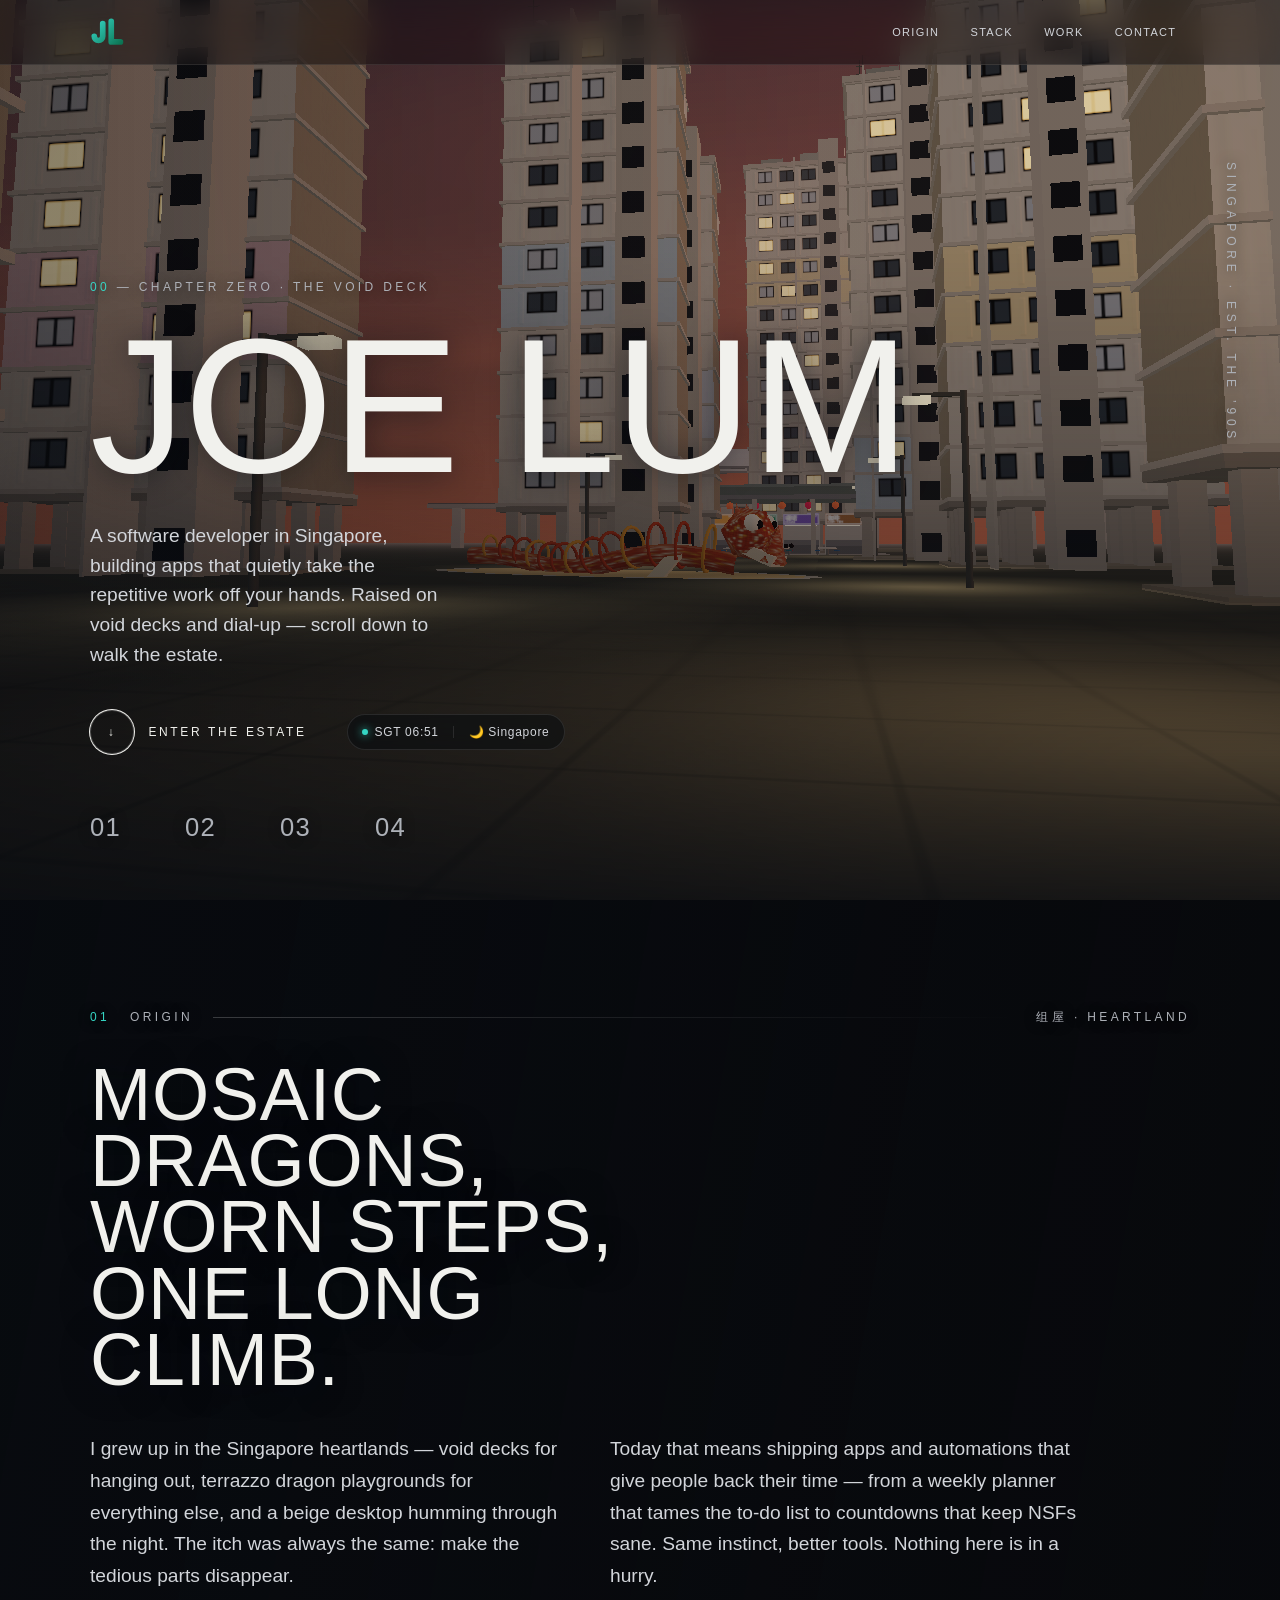
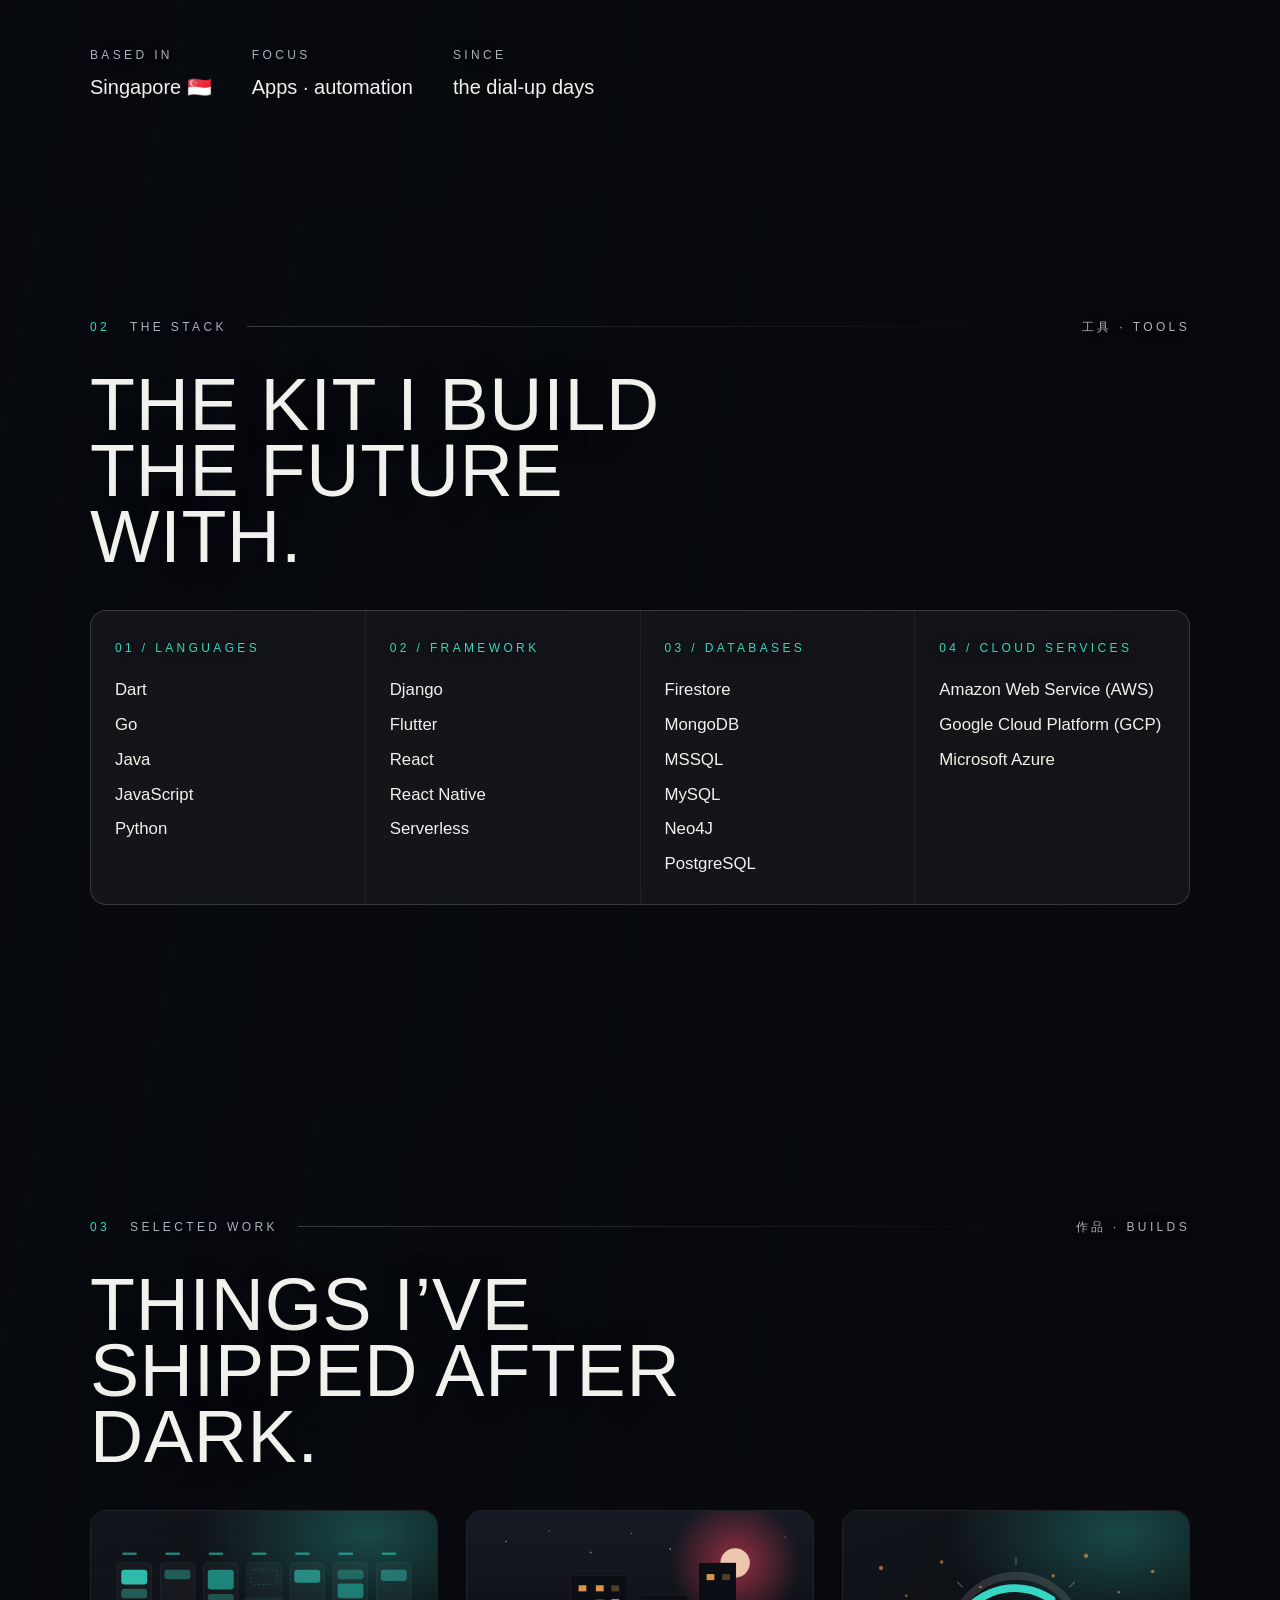
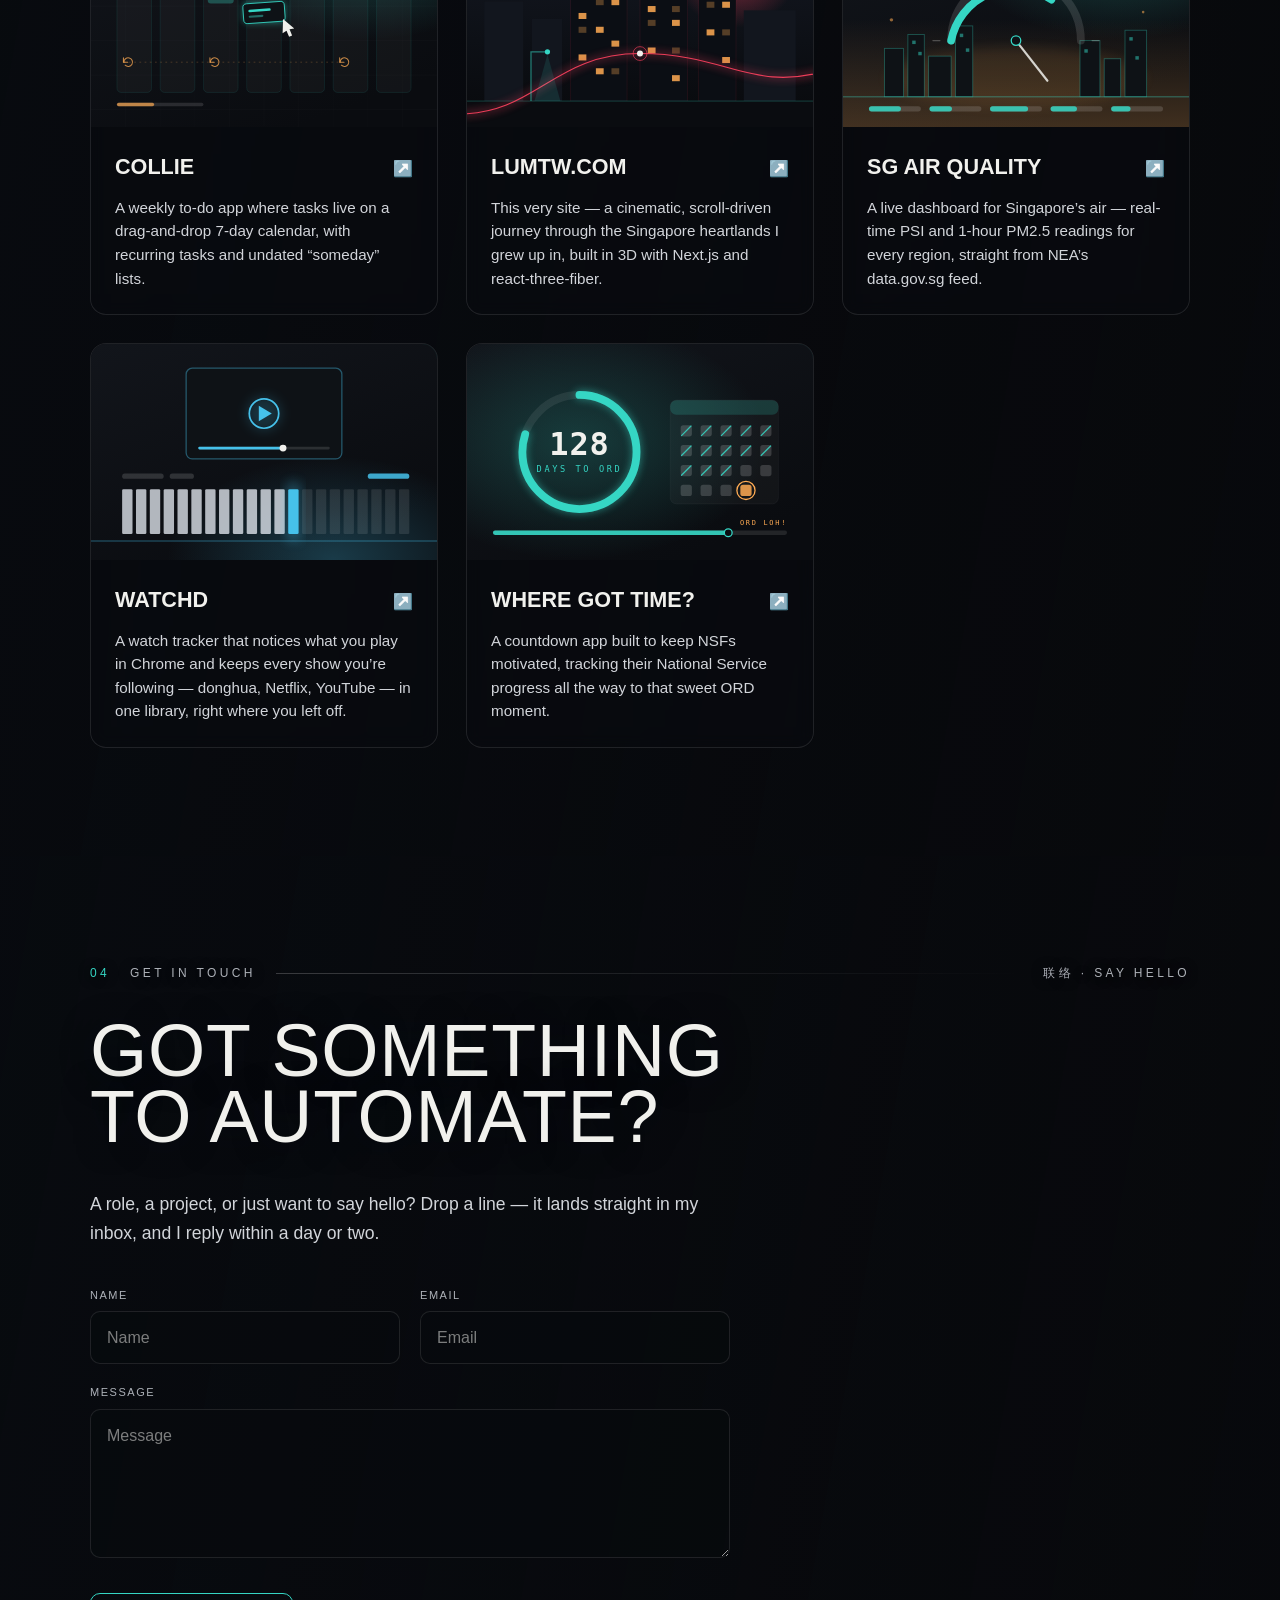
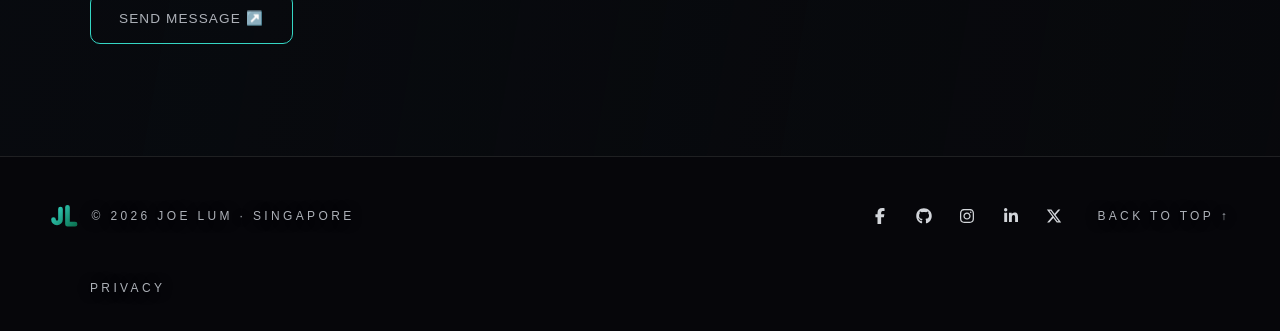
==== commit 2c6cfae7: "Automated update from source repo" ====
--- a/index.html
+++ b/index.html
@@ -1 +1 @@
-<!DOCTYPE html><html lang="en"><head><meta charSet="utf-8"/><meta name="viewport" content="width=device-width, initial-scale=1"/><link rel="preload" href="/_next/static/media/07a39a8a4660cc7c-s.p.0r6juujl39pe6.woff2" as="font" crossorigin="" type="font/woff2"/><link rel="preload" href="/_next/static/media/237858b39a32779d-s.p.2cyn07wtgehh0.woff2" as="font" crossorigin="" type="font/woff2"/><link rel="preload" href="/_next/static/media/605ce01b664af129-s.p.0wgildi0cnwt9.woff2" as="font" crossorigin="" type="font/woff2"/><link rel="preload" href="/_next/static/media/6e7755c9813efd51-s.p.0pan85mumqyf3.woff2" as="font" crossorigin="" type="font/woff2"/><link rel="stylesheet" href="/_next/static/chunks/1v-9eg9n2r5tg.css" data-precedence="next"/><link rel="preload" as="script" fetchPriority="low" href="/_next/static/chunks/1pcw6gskne7pf.js"/><script src="/_next/static/chunks/1wnov70f88xjy.js" async=""></script><script src="/_next/static/chunks/092r-mewpaf3q.js" async=""></script><script src="/_next/static/chunks/0c98xzjfks9hq.js" async=""></script><script src="/_next/static/chunks/turbopack-2u1d16houkiyo.js" async=""></script><script src="/_next/static/chunks/30nhyetzpeohx.js" async=""></script><script src="/_next/static/chunks/0ltbm3uc36fsd.js" async=""></script><script src="/_next/static/chunks/31m-2cqp_01fg.js" async=""></script><script src="/_next/static/chunks/2tms1og7sox-8.js" async=""></script><script src="/_next/static/chunks/15rgu_l4-33qj.js" async=""></script><script src="/_next/static/chunks/1oen9jsfe7ngg.js" async=""></script><meta name="next-size-adjust" content=""/><title>Joe Lum — Software Developer</title><meta name="description" content="I’m a software developer living in Singapore who loves creating apps that make life easier by automating repetitive tasks and improving everyday experiences."/><meta name="application-name" content="Joe Lum"/><meta name="author" content="Joe Lum"/><meta name="keywords" content="Joe Lum,Software Developer,Singapore,Portfolio"/><meta name="creator" content="Joe Lum"/><link rel="canonical" href="https://lumtw.com/"/><meta property="og:title" content="Joe Lum — Software Developer"/><meta property="og:description" content="I’m a software developer living in Singapore who loves creating apps that make life easier by automating repetitive tasks and improving everyday experiences."/><meta property="og:url" content="https://lumtw.com/"/><meta property="og:site_name" content="Joe Lum"/><meta property="og:locale" content="en_SG"/><meta property="og:image" content="https://lumtw.com/og.jpg"/><meta property="og:image:width" content="1200"/><meta property="og:image:height" content="630"/><meta property="og:image:alt" content="A 3D Singapore HDB estate at golden hour"/><meta property="og:type" content="website"/><meta name="twitter:card" content="summary_large_image"/><meta name="twitter:creator" content="@lumtwj"/><meta name="twitter:title" content="Joe Lum — Software Developer"/><meta name="twitter:description" content="I’m a software developer living in Singapore who loves creating apps that make life easier by automating repetitive tasks and improving everyday experiences."/><meta name="twitter:image" content="https://lumtw.com/og.jpg"/><link rel="icon" href="/icon.svg?icon.1xjopr1339k_-.svg" sizes="any" type="image/svg+xml"/><script src="/_next/static/chunks/0cz1d0mv5g_q7.js" noModule=""></script></head><body class="T19VSG_variable _8Li5zG_variable -5dOoa_variable EgwAuW_variable"><div hidden=""><!--$--><!--/$--></div><script type="application/ld+json">{"@context":"https://schema.org","@graph":[{"@type":"Person","@id":"https://lumtw.com/#person","name":"Joe Lum","url":"https://lumtw.com/","jobTitle":"Software Developer","description":"I’m a software developer living in Singapore who loves creating apps that make life easier by automating repetitive tasks and improving everyday experiences.","address":{"@type":"PostalAddress","addressCountry":"SG"},"sameAs":["https://facebook.com/lumtwj","https://github.com/lumtwj","https://instagram.com/lumtwj","https://www.linkedin.com/in/joelum","https://x.com/lumtwj"]},{"@type":"WebSite","@id":"https://lumtw.com/#website","url":"https://lumtw.com/","name":"Joe Lum","inLanguage":"en-SG","publisher":{"@id":"https://lumtw.com/#person"}}]}</script><div data-nosnippet="true" aria-hidden="true" style="position:fixed;inset:0;z-index:9999;background:#06070a;display:flex;flex-direction:column;align-items:center;justify-content:center;gap:1.5rem;opacity:1"><svg width="72" height="72" viewBox="0 0 48 48" fill="none" aria-label="Joe Lum" role="img"><defs><linearGradient id="intro-grad" x1="6" y1="6" x2="44" y2="42" gradientUnits="userSpaceOnUse"><stop stop-color="#35d6c4"></stop><stop offset="1" stop-color="#0b7150"></stop></linearGradient></defs><g stroke="url(#intro-grad)" stroke-width="8" stroke-linecap="round" stroke-linejoin="round" fill="none"><path d="M18 12V30a6 6 0 0 1-12 0" pathLength="1" stroke-dashoffset="0" stroke-dasharray="0 1" style="opacity:0"></path><path d="M30 9V38H43" pathLength="1" stroke-dashoffset="0" stroke-dasharray="0 1" style="opacity:0"></path></g></svg><div style="width:min(340px, 70vw)"><div style="height:1px;background:rgba(255,255,255,0.14);position:relative;overflow:hidden"><div style="position:absolute;inset:0;transform-origin:left;background:var(--color-signal)"></div></div><div style="margin-top:0.9rem;display:flex;justify-content:space-between;font-family:var(--font-mono);font-size:11px;letter-spacing:0.2em;text-transform:uppercase;color:var(--fg-subtle)"><span>Warming the void-deck lights</span><span>0<!-- -->%</span></div></div><span style="font-family:var(--font-mono);font-size:10px;letter-spacing:0.3em;text-transform:uppercase;color:var(--fg-subtle);opacity:0.7">Singapore ·<!-- --> <!-- -->tonight</span></div><div aria-hidden="true" style="position:fixed;inset:0;z-index:-1;background:radial-gradient(50% 40% at 72% 20%, #ffbe7873 0%, transparent 55%),linear-gradient(180deg, #46567c 0%, #e6a45f 100%)"></div><header class="glass glass-nav" style="position:fixed;top:0;left:0;right:0;z-index:50;border-bottom:1px solid var(--glass-border)"><div class="shell" style="height:64px;display:flex;align-items:center;justify-content:space-between"><a aria-label="Home" href="/"><svg width="34" height="34" viewBox="0 0 48 48" fill="none" role="img" aria-label="Joe Lum"><defs><linearGradient id="logo-grad" x1="6" y1="6" x2="44" y2="42" gradientUnits="userSpaceOnUse"><stop stop-color="#35d6c4"></stop><stop offset="1" stop-color="#0b7150"></stop></linearGradient></defs><g stroke="url(#logo-grad)" stroke-width="8" stroke-linecap="round" stroke-linejoin="round" fill="none"><path d="M18 12V30a6 6 0 0 1-12 0"></path><path d="M30 9V38H43"></path></g></svg></a><nav style="display:flex;align-items:center;gap:0.25rem" class="nav-desktop"><button type="button" style="position:relative;padding:0.5rem 0.85rem;font-family:var(--font-mono);font-size:11px;letter-spacing:0.12em;text-transform:uppercase;color:var(--fg-muted);transition:color 0.18s ease">Origin</button><button type="button" style="position:relative;padding:0.5rem 0.85rem;font-family:var(--font-mono);font-size:11px;letter-spacing:0.12em;text-transform:uppercase;color:var(--fg-muted);transition:color 0.18s ease">Stack</button><button type="button" style="position:relative;padding:0.5rem 0.85rem;font-family:var(--font-mono);font-size:11px;letter-spacing:0.12em;text-transform:uppercase;color:var(--fg-muted);transition:color 0.18s ease">Work</button><button type="button" style="position:relative;padding:0.5rem 0.85rem;font-family:var(--font-mono);font-size:11px;letter-spacing:0.12em;text-transform:uppercase;color:var(--fg-muted);transition:color 0.18s ease">Contact</button></nav><button type="button" class="nav-mobile-toggle" aria-label="Open menu" aria-expanded="false" aria-controls="nav-mobile-menu" style="display:none;color:var(--fg);padding:8px"><svg stroke="currentColor" fill="none" stroke-width="2" viewBox="0 0 24 24" stroke-linecap="round" stroke-linejoin="round" height="20" width="20" xmlns="http://www.w3.org/2000/svg"><line x1="4" x2="20" y1="12" y2="12"></line><line x1="4" x2="20" y1="6" y2="6"></line><line x1="4" x2="20" y1="18" y2="18"></line></svg></button></div></header><main><section id="top" class="masthead-section" style="position:relative;min-height:100vh;display:flex;flex-direction:column;justify-content:flex-end;padding-bottom:clamp(2rem, 6vh, 4rem);scroll-margin-top:0"><span class="vertical-label" style="position:absolute;top:18%;right:clamp(1rem,4vw,2.5rem)">Singapore · est. the ’90s</span><div class="shell" style="width:100%"><p class="eyebrow" style="margin-bottom:1.5rem;opacity:0;transform:translateY(26px)"><span style="color:var(--color-signal)">00</span> — Chapter zero · the void deck</p><h1 class="display" style="font-size:clamp(3.4rem, 17vw, 12rem);letter-spacing:-0.01em;margin:0;opacity:0;transform:translateY(26px)">Joe Lum</h1><p style="margin-top:1.75rem;max-width:34ch;font-size:clamp(1rem, 1.5vw, 1.2rem);line-height:1.55;color:var(--fg-muted);opacity:0;transform:translateY(26px)">A software developer in Singapore, building apps that quietly take the repetitive work off your hands. Raised on void decks and dial-up — scroll down to walk the estate.</p><div style="margin-top:2.5rem;display:flex;flex-wrap:wrap;align-items:center;gap:1.5rem 2.5rem;opacity:0;transform:translateY(26px)"><button class="cta-round"><span class="ring" aria-hidden="true">↓</span>Enter the estate</button><div class="glass glass-pill" style="display:inline-flex;align-items:center;gap:0.9rem;padding:0.5rem 0.9rem;border-radius:999px;border:1px solid var(--border);font-family:var(--font-mono);font-size:12px;letter-spacing:0.06em;color:var(--fg-muted)"><span style="display:inline-flex;align-items:center;gap:0.4rem"><span style="width:6px;height:6px;border-radius:999px;background:var(--color-signal);box-shadow:0 0 8px var(--color-signal)"></span>SGT <!-- -->--:--</span><span style="width:1px;height:12px;background:var(--border)"></span><span>🌙<!-- --> <!-- -->Singapore</span></div></div><div style="margin-top:clamp(2rem, 6vh, 3.5rem);display:flex;gap:clamp(1.5rem, 6vw, 4rem);opacity:0;transform:translateY(26px)"><button class="eyebrow" style="font-size:clamp(1.1rem, 2.4vw, 1.6rem);font-family:var(--font-display);letter-spacing:0.05em;color:var(--fg-subtle)">01</button><button class="eyebrow" style="font-size:clamp(1.1rem, 2.4vw, 1.6rem);font-family:var(--font-display);letter-spacing:0.05em;color:var(--fg-subtle)">02</button><button class="eyebrow" style="font-size:clamp(1.1rem, 2.4vw, 1.6rem);font-family:var(--font-display);letter-spacing:0.05em;color:var(--fg-subtle)">03</button><button class="eyebrow" style="font-size:clamp(1.1rem, 2.4vw, 1.6rem);font-family:var(--font-display);letter-spacing:0.05em;color:var(--fg-subtle)">04</button></div></div></section><section id="origin" class="chapter-section" style="position:relative;scroll-margin-top:88px;min-height:100vh;padding:clamp(5rem, 12vh, 9rem) 0"><div class="shell"><div style="opacity:0;transform:translateY(22px)"><div style="display:flex;align-items:center;gap:1.25rem;margin-bottom:2.25rem"><span class="eyebrow" style="color:var(--color-signal)">01</span><span class="eyebrow">Origin</span><div class="hairline" style="flex:1"></div><span class="eyebrow">组屋 · heartland</span></div></div><div style="opacity:0;transform:translateY(22px)"><h2 class="display" style="font-size:clamp(2.4rem, 6vw, 4.6rem);max-width:16ch;margin-bottom:2.5rem">Mosaic dragons, worn steps, one long climb.</h2></div><div style="display:grid;gap:clamp(1.5rem, 4vw, 3rem);grid-template-columns:repeat(auto-fit, minmax(min(100%, 22rem), 1fr));max-width:62rem"><div style="opacity:0;transform:translateY(22px)"><p style="font-size:clamp(1.05rem,1.5vw,1.25rem);line-height:1.65;color:var(--fg-muted)">I grew up in the Singapore heartlands — void decks for hanging out, terrazzo dragon playgrounds for everything else, and a beige desktop humming through the night. The itch was always the same: make the tedious parts disappear.</p></div><div style="opacity:0;transform:translateY(22px)"><p style="font-size:clamp(1.05rem,1.5vw,1.25rem);line-height:1.65;color:var(--fg-muted)">Today that means shipping apps and automations that give people back their time — from a weekly planner that tames the to-do list to countdowns that keep NSFs sane. Same instinct, better tools. Nothing here is in a hurry.</p></div></div><div style="opacity:0;transform:translateY(22px)"><div style="margin-top:clamp(2.5rem, 6vh, 4rem);display:flex;flex-wrap:wrap;gap:2.5rem"><div><div class="eyebrow" style="margin-bottom:0.5rem">Based in</div><div style="font-family:var(--font-display);font-size:1.25rem">Singapore 🇸🇬</div></div><div><div class="eyebrow" style="margin-bottom:0.5rem">Focus</div><div style="font-family:var(--font-display);font-size:1.25rem">Apps · automation</div></div><div><div class="eyebrow" style="margin-bottom:0.5rem">Since</div><div style="font-family:var(--font-display);font-size:1.25rem">the dial-up days</div></div></div></div></div></section><section id="stack" class="chapter-section" style="position:relative;scroll-margin-top:88px;min-height:100vh;padding:clamp(5rem, 12vh, 9rem) 0"><div class="shell"><div style="opacity:0;transform:translateY(22px)"><div style="display:flex;align-items:center;gap:1.25rem;margin-bottom:2.25rem"><span class="eyebrow" style="color:var(--color-signal)">02</span><span class="eyebrow">The Stack</span><div class="hairline" style="flex:1"></div><span class="eyebrow">工具 · tools</span></div></div><div style="opacity:0;transform:translateY(22px)"><h2 class="display" style="font-size:clamp(2.4rem, 6vw, 4.6rem);max-width:16ch;margin-bottom:2.5rem">The kit I build the future with.</h2></div><div style="display:grid;gap:1px;grid-template-columns:repeat(auto-fit, minmax(min(100%, 16rem), 1fr));background:var(--border);border:1px solid var(--border);border-radius:var(--radius-card);overflow:hidden"><div style="opacity:0;transform:translateY(22px)"><div class="glass glass-panel" style="padding:1.75rem 1.5rem;height:100%"><div class="eyebrow" style="color:var(--color-signal);margin-bottom:1.25rem">01<!-- --> / <!-- -->Languages</div><ul style="list-style:none;display:grid;gap:0.6rem"><li style="font-family:var(--font-display);font-size:1.05rem;color:var(--fg)">Dart</li><li style="font-family:var(--font-display);font-size:1.05rem;color:var(--fg)">Go</li><li style="font-family:var(--font-display);font-size:1.05rem;color:var(--fg)">Java</li><li style="font-family:var(--font-display);font-size:1.05rem;color:var(--fg)">JavaScript</li><li style="font-family:var(--font-display);font-size:1.05rem;color:var(--fg)">Python</li></ul></div></div><div style="opacity:0;transform:translateY(22px)"><div class="glass glass-panel" style="padding:1.75rem 1.5rem;height:100%"><div class="eyebrow" style="color:var(--color-signal);margin-bottom:1.25rem">02<!-- --> / <!-- -->Framework</div><ul style="list-style:none;display:grid;gap:0.6rem"><li style="font-family:var(--font-display);font-size:1.05rem;color:var(--fg)">Django</li><li style="font-family:var(--font-display);font-size:1.05rem;color:var(--fg)">Flutter</li><li style="font-family:var(--font-display);font-size:1.05rem;color:var(--fg)">React</li><li style="font-family:var(--font-display);font-size:1.05rem;color:var(--fg)">React Native</li><li style="font-family:var(--font-display);font-size:1.05rem;color:var(--fg)">Serverless</li></ul></div></div><div style="opacity:0;transform:translateY(22px)"><div class="glass glass-panel" style="padding:1.75rem 1.5rem;height:100%"><div class="eyebrow" style="color:var(--color-signal);margin-bottom:1.25rem">03<!-- --> / <!-- -->Databases</div><ul style="list-style:none;display:grid;gap:0.6rem"><li style="font-family:var(--font-display);font-size:1.05rem;color:var(--fg)">Firestore</li><li style="font-family:var(--font-display);font-size:1.05rem;color:var(--fg)">MongoDB</li><li style="font-family:var(--font-display);font-size:1.05rem;color:var(--fg)">MSSQL</li><li style="font-family:var(--font-display);font-size:1.05rem;color:var(--fg)">MySQL</li><li style="font-family:var(--font-display);font-size:1.05rem;color:var(--fg)">Neo4J</li><li style="font-family:var(--font-display);font-size:1.05rem;color:var(--fg)">PostgreSQL</li></ul></div></div><div style="opacity:0;transform:translateY(22px)"><div class="glass glass-panel" style="padding:1.75rem 1.5rem;height:100%"><div class="eyebrow" style="color:var(--color-signal);margin-bottom:1.25rem">04<!-- --> / <!-- -->Cloud Services</div><ul style="list-style:none;display:grid;gap:0.6rem"><li style="font-family:var(--font-display);font-size:1.05rem;color:var(--fg)">Amazon Web Service (AWS)</li><li style="font-family:var(--font-display);font-size:1.05rem;color:var(--fg)">Google Cloud Platform (GCP)</li><li style="font-family:var(--font-display);font-size:1.05rem;color:var(--fg)">Microsoft Azure</li></ul></div></div></div></div></section><section id="work" class="chapter-section" style="position:relative;scroll-margin-top:88px;min-height:100vh;padding:clamp(5rem, 12vh, 9rem) 0"><div class="shell"><div style="opacity:0;transform:translateY(22px)"><div style="display:flex;align-items:center;gap:1.25rem;margin-bottom:2.25rem"><span class="eyebrow" style="color:var(--color-signal)">03</span><span class="eyebrow">Selected Work</span><div class="hairline" style="flex:1"></div><span class="eyebrow">作品 · builds</span></div></div><div style="opacity:0;transform:translateY(22px)"><h2 class="display" style="font-size:clamp(2.4rem, 6vw, 4.6rem);max-width:16ch;margin-bottom:2.5rem">Things I’ve shipped after dark.</h2></div><div style="display:grid;gap:clamp(1rem, 2.5vw, 1.75rem);grid-template-columns:repeat(auto-fit, minmax(min(100%, 20rem), 1fr))"><div style="opacity:0;transform:translateY(22px)"><a href="https://collie.lumtw.com" target="_blank" rel="noopener noreferrer" style="display:flex;flex-direction:column;height:100%;border-radius:var(--radius-card);border:1px solid var(--border);overflow:hidden" class="glass work-card"><div style="position:relative;aspect-ratio:16 / 10;background:radial-gradient(120% 90% at 80% 10%, color-mix(in oklab, var(--color-signal) 30%, transparent) 0%, transparent 55%),linear-gradient(160deg, #12151b 0%, #0a0c10 100%);display:grid;place-items:center"><img alt="" loading="lazy" decoding="async" data-nimg="fill" style="position:absolute;height:100%;width:100%;left:0;top:0;right:0;bottom:0;object-fit:cover;color:transparent" src="/projects/collie.svg"/><span class="display" style="position:relative;font-size:3.5rem;color:transparent;-webkit-text-stroke:1px var(--color-signal);opacity:0">01</span></div><div style="padding:1.5rem;display:flex;flex-direction:column;gap:0.75rem;flex:1"><div style="display:flex;align-items:baseline;justify-content:space-between;gap:1rem"><h3 style="font-family:var(--font-display);font-size:1.35rem;font-weight:600">COLLIE</h3><span aria-hidden="true" style="color:var(--color-signal);font-family:var(--font-mono)">↗</span></div><p style="color:var(--fg-muted);font-size:0.95rem;line-height:1.55">A weekly to-do app where tasks live on a drag-and-drop 7-day calendar, with recurring tasks and undated “someday” lists.</p></div></a></div><div style="opacity:0;transform:translateY(22px)"><a style="display:flex;flex-direction:column;height:100%;border-radius:var(--radius-card);border:1px solid var(--border);overflow:hidden" class="glass work-card" href="/projects/lumtwcom/"><div style="position:relative;aspect-ratio:16 / 10;background:radial-gradient(120% 90% at 80% 10%, color-mix(in oklab, var(--color-amber) 30%, transparent) 0%, transparent 55%),linear-gradient(160deg, #12151b 0%, #0a0c10 100%);display:grid;place-items:center"><img alt="" loading="lazy" decoding="async" data-nimg="fill" style="position:absolute;height:100%;width:100%;left:0;top:0;right:0;bottom:0;object-fit:cover;color:transparent" src="/projects/lumtwcom.svg"/><span class="display" style="position:relative;font-size:3.5rem;color:transparent;-webkit-text-stroke:1px var(--color-amber);opacity:0">02</span></div><div style="padding:1.5rem;display:flex;flex-direction:column;gap:0.75rem;flex:1"><div style="display:flex;align-items:baseline;justify-content:space-between;gap:1rem"><h3 style="font-family:var(--font-display);font-size:1.35rem;font-weight:600">LUMTW.COM</h3><span aria-hidden="true" style="color:var(--color-amber);font-family:var(--font-mono)">↗</span></div><p style="color:var(--fg-muted);font-size:0.95rem;line-height:1.55">This very site — a cinematic, scroll-driven journey through the Singapore heartlands I grew up in, built in 3D with Next.js and react-three-fiber.</p></div></a></div><div style="opacity:0;transform:translateY(22px)"><a href="https://sgair.lumtw.com" target="_blank" rel="noopener noreferrer" style="display:flex;flex-direction:column;height:100%;border-radius:var(--radius-card);border:1px solid var(--border);overflow:hidden" class="glass work-card"><div style="position:relative;aspect-ratio:16 / 10;background:radial-gradient(120% 90% at 80% 10%, color-mix(in oklab, var(--color-neon) 30%, transparent) 0%, transparent 55%),linear-gradient(160deg, #12151b 0%, #0a0c10 100%);display:grid;place-items:center"><img alt="" loading="lazy" decoding="async" data-nimg="fill" style="position:absolute;height:100%;width:100%;left:0;top:0;right:0;bottom:0;object-fit:cover;color:transparent" src="/projects/sgair.svg"/><span class="display" style="position:relative;font-size:3.5rem;color:transparent;-webkit-text-stroke:1px var(--color-neon);opacity:0">03</span></div><div style="padding:1.5rem;display:flex;flex-direction:column;gap:0.75rem;flex:1"><div style="display:flex;align-items:baseline;justify-content:space-between;gap:1rem"><h3 style="font-family:var(--font-display);font-size:1.35rem;font-weight:600">SG AIR QUALITY</h3><span aria-hidden="true" style="color:var(--color-neon);font-family:var(--font-mono)">↗</span></div><p style="color:var(--fg-muted);font-size:0.95rem;line-height:1.55">A live dashboard for Singapore’s air — real-time PSI and 1-hour PM2.5 readings for every region, straight from NEA’s data.gov.sg feed.</p></div></a></div><div style="opacity:0;transform:translateY(22px)"><a href="https://watchd.lumtw.com" target="_blank" rel="noopener noreferrer" style="display:flex;flex-direction:column;height:100%;border-radius:var(--radius-card);border:1px solid var(--border);overflow:hidden" class="glass work-card"><div style="position:relative;aspect-ratio:16 / 10;background:radial-gradient(120% 90% at 80% 10%, color-mix(in oklab, var(--color-signal) 30%, transparent) 0%, transparent 55%),linear-gradient(160deg, #12151b 0%, #0a0c10 100%);display:grid;place-items:center"><img alt="" loading="lazy" decoding="async" data-nimg="fill" style="position:absolute;height:100%;width:100%;left:0;top:0;right:0;bottom:0;object-fit:cover;color:transparent" src="/projects/watchd.svg"/><span class="display" style="position:relative;font-size:3.5rem;color:transparent;-webkit-text-stroke:1px var(--color-signal);opacity:0">04</span></div><div style="padding:1.5rem;display:flex;flex-direction:column;gap:0.75rem;flex:1"><div style="display:flex;align-items:baseline;justify-content:space-between;gap:1rem"><h3 style="font-family:var(--font-display);font-size:1.35rem;font-weight:600">WATCHD</h3><span aria-hidden="true" style="color:var(--color-signal);font-family:var(--font-mono)">↗</span></div><p style="color:var(--fg-muted);font-size:0.95rem;line-height:1.55">A watch tracker that notices what you play in Chrome and keeps every show you’re following — donghua, Netflix, YouTube — in one library, right where you left off.</p></div></a></div><div style="opacity:0;transform:translateY(22px)"><a href="https://play.google.com/store/apps/details?id=com.mOcentury.wgt" target="_blank" rel="noopener noreferrer" style="display:flex;flex-direction:column;height:100%;border-radius:var(--radius-card);border:1px solid var(--border);overflow:hidden" class="glass work-card"><div style="position:relative;aspect-ratio:16 / 10;background:radial-gradient(120% 90% at 80% 10%, color-mix(in oklab, var(--color-signal) 30%, transparent) 0%, transparent 55%),linear-gradient(160deg, #12151b 0%, #0a0c10 100%);display:grid;place-items:center"><img alt="" loading="lazy" decoding="async" data-nimg="fill" style="position:absolute;height:100%;width:100%;left:0;top:0;right:0;bottom:0;object-fit:cover;color:transparent" src="/projects/where-got-time.svg"/><span class="display" style="position:relative;font-size:3.5rem;color:transparent;-webkit-text-stroke:1px var(--color-signal);opacity:0">05</span></div><div style="padding:1.5rem;display:flex;flex-direction:column;gap:0.75rem;flex:1"><div style="display:flex;align-items:baseline;justify-content:space-between;gap:1rem"><h3 style="font-family:var(--font-display);font-size:1.35rem;font-weight:600">WHERE GOT TIME?</h3><span aria-hidden="true" style="color:var(--color-signal);font-family:var(--font-mono)">↗</span></div><p style="color:var(--fg-muted);font-size:0.95rem;line-height:1.55">A countdown app built to keep NSFs motivated, tracking their National Service progress all the way to that sweet ORD moment.</p></div></a></div></div></div></section><section id="contact" class="chapter-section" style="position:relative;scroll-margin-top:88px;min-height:100vh;padding:clamp(5rem, 12vh, 9rem) 0"><div class="shell"><div style="opacity:0;transform:translateY(22px)"><div style="display:flex;align-items:center;gap:1.25rem;margin-bottom:2.25rem"><span class="eyebrow" style="color:var(--color-signal)">04</span><span class="eyebrow">Get in touch</span><div class="hairline" style="flex:1"></div><span class="eyebrow">联络 · say hello</span></div></div><div style="opacity:0;transform:translateY(22px)"><h2 class="display" style="font-size:clamp(2.4rem, 6vw, 4.6rem);max-width:16ch;margin-bottom:2.5rem">Got something to automate?</h2></div><div style="max-width:40rem"><div style="opacity:0;transform:translateY(22px)"><p style="color:var(--fg-muted);font-size:1.1rem;line-height:1.6;margin-bottom:2.5rem">A role, a project, or just want to say hello? Drop a line — it lands straight in my inbox, and I reply within a day or two.</p></div><div style="opacity:0;transform:translateY(22px)"><form noValidate=""><div style="display:grid;gap:1.25rem;grid-template-columns:repeat(auto-fit, minmax(min(100%, 12rem), 1fr))"><div><label style="display:block;font-family:var(--font-mono);font-size:11px;letter-spacing:0.14em;text-transform:uppercase;color:var(--fg-subtle);margin-bottom:0.5rem" for="c-name">Name</label><input id="c-name" style="width:100%;background:rgba(8,10,14,0.6);border:1px solid var(--border);border-radius:var(--radius-control);padding:0.85rem 1rem;color:var(--fg);font-family:var(--font-body);font-size:1rem;outline:none" placeholder="Name" value=""/></div><div><label style="display:block;font-family:var(--font-mono);font-size:11px;letter-spacing:0.14em;text-transform:uppercase;color:var(--fg-subtle);margin-bottom:0.5rem" for="c-email">Email</label><input id="c-email" type="email" placeholder="Email" style="width:100%;background:rgba(8,10,14,0.6);border:1px solid var(--border);border-radius:var(--radius-control);padding:0.85rem 1rem;color:var(--fg);font-family:var(--font-body);font-size:1rem;outline:none;border-color:var(--border)" value=""/></div></div><input tabindex="-1" autoComplete="off" aria-hidden="true" style="position:absolute;left:-9999px;width:1px;height:1px;opacity:0;pointer-events:none" value=""/><div style="margin-top:1.25rem"><label style="display:block;font-family:var(--font-mono);font-size:11px;letter-spacing:0.14em;text-transform:uppercase;color:var(--fg-subtle);margin-bottom:0.5rem" for="c-msg">Message</label><textarea id="c-msg" rows="5" placeholder="Message" style="width:100%;background:rgba(8,10,14,0.6);border:1px solid var(--border);border-radius:var(--radius-control);padding:0.85rem 1rem;color:var(--fg);font-family:var(--font-body);font-size:1rem;outline:none;resize:vertical"></textarea></div><div style="margin-top:1.75rem;display:flex;align-items:center;gap:1.5rem;flex-wrap:wrap"><button type="submit" disabled="" style="font-family:var(--font-mono);font-size:0.85rem;letter-spacing:0.08em;text-transform:uppercase;padding:0.9rem 1.75rem;border-radius:var(--radius-control);border:1px solid var(--color-signal);background:transparent;color:var(--fg-subtle);cursor:not-allowed;opacity:1;transition:all 0.2s ease">Send message ↗</button></div></form></div></div></div></section><!--$--><!--/$--></main><footer class="glass glass-footer" style="position:relative;border-top:1px solid var(--border)"><div class="shell" style="padding:2.5rem 0;display:flex;flex-wrap:wrap;align-items:center;justify-content:space-between;gap:1.5rem"><div style="display:flex;align-items:center;gap:0.85rem"><svg width="28" height="28" viewBox="0 0 48 48" fill="none" role="img" aria-label="Joe Lum"><defs><linearGradient id="logo-grad" x1="6" y1="6" x2="44" y2="42" gradientUnits="userSpaceOnUse"><stop stop-color="#35d6c4"></stop><stop offset="1" stop-color="#0b7150"></stop></linearGradient></defs><g stroke="url(#logo-grad)" stroke-width="8" stroke-linecap="round" stroke-linejoin="round" fill="none"><path d="M18 12V30a6 6 0 0 1-12 0"></path><path d="M30 9V38H43"></path></g></svg><span class="eyebrow">© <!-- -->2026<!-- --> Joe Lum · Singapore</span></div><div style="display:flex;align-items:center;gap:1.5rem"><div style="display:flex;gap:0.35rem"><a href="https://facebook.com/lumtwj" target="_blank" rel="noopener noreferrer" aria-label="Facebook" class="social-btn" style="display:grid;place-items:center;width:38px;height:38px;border-radius:999px;color:var(--fg-muted);transition:color 0.18s ease, background 0.18s ease"><svg stroke="currentColor" fill="currentColor" stroke-width="0" viewBox="0 0 320 512" height="1em" width="1em" xmlns="http://www.w3.org/2000/svg"><path d="M80 299.3V512H196V299.3h86.5l18-97.8H196V166.9c0-51.7 20.3-71.5 72.7-71.5c16.3 0 29.4 .4 37 1.2V7.9C291.4 4 256.4 0 236.2 0C129.3 0 80 50.5 80 159.4v42.1H14v97.8H80z"></path></svg></a><a href="https://github.com/lumtwj" target="_blank" rel="noopener noreferrer" aria-label="GitHub" class="social-btn" style="display:grid;place-items:center;width:38px;height:38px;border-radius:999px;color:var(--fg-muted);transition:color 0.18s ease, background 0.18s ease"><svg stroke="currentColor" fill="currentColor" stroke-width="0" viewBox="0 0 496 512" height="1em" width="1em" xmlns="http://www.w3.org/2000/svg"><path d="M165.9 397.4c0 2-2.3 3.6-5.2 3.6-3.3.3-5.6-1.3-5.6-3.6 0-2 2.3-3.6 5.2-3.6 3-.3 5.6 1.3 5.6 3.6zm-31.1-4.5c-.7 2 1.3 4.3 4.3 4.9 2.6 1 5.6 0 6.2-2s-1.3-4.3-4.3-5.2c-2.6-.7-5.5.3-6.2 2.3zm44.2-1.7c-2.9.7-4.9 2.6-4.6 4.9.3 2 2.9 3.3 5.9 2.6 2.9-.7 4.9-2.6 4.6-4.6-.3-1.9-3-3.2-5.9-2.9zM244.8 8C106.1 8 0 113.3 0 252c0 110.9 69.8 205.8 169.5 239.2 12.8 2.3 17.3-5.6 17.3-12.1 0-6.2-.3-40.4-.3-61.4 0 0-70 15-84.7-29.8 0 0-11.4-29.1-27.8-36.6 0 0-22.9-15.7 1.6-15.4 0 0 24.9 2 38.6 25.8 21.9 38.6 58.6 27.5 72.9 20.9 2.3-16 8.8-27.1 16-33.7-55.9-6.2-112.3-14.3-112.3-110.5 0-27.5 7.6-41.3 23.6-58.9-2.6-6.5-11.1-33.3 2.6-67.9 20.9-6.5 69 27 69 27 20-5.6 41.5-8.5 62.8-8.5s42.8 2.9 62.8 8.5c0 0 48.1-33.6 69-27 13.7 34.7 5.2 61.4 2.6 67.9 16 17.7 25.8 31.5 25.8 58.9 0 96.5-58.9 104.2-114.8 110.5 9.2 7.9 17 22.9 17 46.4 0 33.7-.3 75.4-.3 83.6 0 6.5 4.6 14.4 17.3 12.1C428.2 457.8 496 362.9 496 252 496 113.3 383.5 8 244.8 8zM97.2 352.9c-1.3 1-1 3.3.7 5.2 1.6 1.6 3.9 2.3 5.2 1 1.3-1 1-3.3-.7-5.2-1.6-1.6-3.9-2.3-5.2-1zm-10.8-8.1c-.7 1.3.3 2.9 2.3 3.9 1.6 1 3.6.7 4.3-.7.7-1.3-.3-2.9-2.3-3.9-2-.6-3.6-.3-4.3.7zm32.4 35.6c-1.6 1.3-1 4.3 1.3 6.2 2.3 2.3 5.2 2.6 6.5 1 1.3-1.3.7-4.3-1.3-6.2-2.2-2.3-5.2-2.6-6.5-1zm-11.4-14.7c-1.6 1-1.6 3.6 0 5.9 1.6 2.3 4.3 3.3 5.6 2.3 1.6-1.3 1.6-3.9 0-6.2-1.4-2.3-4-3.3-5.6-2z"></path></svg></a><a href="https://instagram.com/lumtwj" target="_blank" rel="noopener noreferrer" aria-label="Instagram" class="social-btn" style="display:grid;place-items:center;width:38px;height:38px;border-radius:999px;color:var(--fg-muted);transition:color 0.18s ease, background 0.18s ease"><svg stroke="currentColor" fill="currentColor" stroke-width="0" viewBox="0 0 448 512" height="1em" width="1em" xmlns="http://www.w3.org/2000/svg"><path d="M224.1 141c-63.6 0-114.9 51.3-114.9 114.9s51.3 114.9 114.9 114.9S339 319.5 339 255.9 287.7 141 224.1 141zm0 189.6c-41.1 0-74.7-33.5-74.7-74.7s33.5-74.7 74.7-74.7 74.7 33.5 74.7 74.7-33.6 74.7-74.7 74.7zm146.4-194.3c0 14.9-12 26.8-26.8 26.8-14.9 0-26.8-12-26.8-26.8s12-26.8 26.8-26.8 26.8 12 26.8 26.8zm76.1 27.2c-1.7-35.9-9.9-67.7-36.2-93.9-26.2-26.2-58-34.4-93.9-36.2-37-2.1-147.9-2.1-184.9 0-35.8 1.7-67.6 9.9-93.9 36.1s-34.4 58-36.2 93.9c-2.1 37-2.1 147.9 0 184.9 1.7 35.9 9.9 67.7 36.2 93.9s58 34.4 93.9 36.2c37 2.1 147.9 2.1 184.9 0 35.9-1.7 67.7-9.9 93.9-36.2 26.2-26.2 34.4-58 36.2-93.9 2.1-37 2.1-147.8 0-184.8zM398.8 388c-7.8 19.6-22.9 34.7-42.6 42.6-29.5 11.7-99.5 9-132.1 9s-102.7 2.6-132.1-9c-19.6-7.8-34.7-22.9-42.6-42.6-11.7-29.5-9-99.5-9-132.1s-2.6-102.7 9-132.1c7.8-19.6 22.9-34.7 42.6-42.6 29.5-11.7 99.5-9 132.1-9s102.7-2.6 132.1 9c19.6 7.8 34.7 22.9 42.6 42.6 11.7 29.5 9 99.5 9 132.1s2.7 102.7-9 132.1z"></path></svg></a><a href="https://www.linkedin.com/in/joelum" target="_blank" rel="noopener noreferrer" aria-label="LinkedIn" class="social-btn" style="display:grid;place-items:center;width:38px;height:38px;border-radius:999px;color:var(--fg-muted);transition:color 0.18s ease, background 0.18s ease"><svg stroke="currentColor" fill="currentColor" stroke-width="0" viewBox="0 0 448 512" height="1em" width="1em" xmlns="http://www.w3.org/2000/svg"><path d="M100.28 448H7.4V148.9h92.88zM53.79 108.1C24.09 108.1 0 83.5 0 53.8a53.79 53.79 0 0 1 107.58 0c0 29.7-24.1 54.3-53.79 54.3zM447.9 448h-92.68V302.4c0-34.7-.7-79.2-48.29-79.2-48.29 0-55.69 37.7-55.69 76.7V448h-92.78V148.9h89.08v40.8h1.3c12.4-23.5 42.69-48.3 87.88-48.3 94 0 111.28 61.9 111.28 142.3V448z"></path></svg></a><a href="https://x.com/lumtwj" target="_blank" rel="noopener noreferrer" aria-label="X" class="social-btn" style="display:grid;place-items:center;width:38px;height:38px;border-radius:999px;color:var(--fg-muted);transition:color 0.18s ease, background 0.18s ease"><svg stroke="currentColor" fill="currentColor" stroke-width="0" viewBox="0 0 512 512" height="1em" width="1em" xmlns="http://www.w3.org/2000/svg"><path d="M389.2 48h70.6L305.6 224.2 487 464H345L233.7 318.6 106.5 464H35.8L200.7 275.5 26.8 48H172.4L272.9 180.9 389.2 48zM364.4 421.8h39.1L151.1 88h-42L364.4 421.8z"></path></svg></a></div><button class="eyebrow" style="display:inline-flex;align-items:center;gap:0.5rem">Back to top ↑</button></div></div><div class="shell" style="padding-bottom:2rem"><a class="eyebrow" style="color:var(--fg-subtle)" href="/privacy/">Privacy</a></div></footer><script id="_R_">(globalThis["TURBOPACK"] || (globalThis["TURBOPACK"] = [])).push({"otherChunks":["static/chunks/1pcw6gskne7pf.js","static/chunks/1wnov70f88xjy.js","static/chunks/092r-mewpaf3q.js","static/chunks/0c98xzjfks9hq.js"],"runtimeModuleIds":[94553]});</script><script src="/_next/static/chunks/1pcw6gskne7pf.js" async=""></script><script>(self.__next_f=self.__next_f||[]).push([0])</script><script>self.__next_f.push([1,"1:\"$Sreact.fragment\"\n2:\"/_next/static/chunks/30nhyetzpeohx.js\"\n3:\"/_next/static/chunks/0ltbm3uc36fsd.js\"\n4:\"/_next/static/chunks/31m-2cqp_01fg.js\"\n5:\"/_next/static/chunks/2tms1og7sox-8.js\"\n6:\"/_next/static/chunks/15rgu_l4-33qj.js\"\n7:I[92428,[\"$2\",\"$3\",\"$4\",\"$5\",\"$6\"],\"default\"]\n8:I[52157,[\"$2\",\"$3\",\"$4\",\"$5\",\"$6\"],\"PreloadChunks\"]\n9:I[88727,[\"$2\",\"$3\",\"$4\",\"$5\",\"$6\"],\"default\"]\na:I[84352,[\"$2\",\"$3\",\"$4\",\"$5\",\"$6\"],\"default\"]\nb:I[51572,[\"$2\",\"$3\",\"$4\",\"$5\",\"$6\"],\"default\"]\nc:I[39756,[\"$2\",\"$3\",\"$4\",\"$5\",\"$6\"],\"default\"]\nd:I[37457,[\"$2\",\"$3\",\"$4\",\"$5\",\"$6\"],\"default\"]\ne:I[22016,[\"$2\",\"$3\",\"$4\",\"$5\",\"$6\"],\"\"]\nf:I[17656,[\"$2\",\"$3\",\"$4\",\"$5\",\"$6\"],\"default\"]\n11:\"/_next/static/chunks/1oen9jsfe7ngg.js\"\n12:I[49028,[\"$2\",\"$3\",\"$4\",\"$5\",\"$6\",\"$11\"],\"default\"]\n13:I[32517,[\"$2\",\"$3\",\"$4\",\"$5\",\"$6\",\"$11\"],\"default\"]\n14:I[12171,[\"$2\",\"$3\",\"$4\",\"$5\",\"$6\",\"$11\"],\"default\"]\n15:I[55134,[\"$2\",\"$3\",\"$4\",\"$5\",\"$6\",\"$11\"],\"default\"]\n19:\"ViewportBoundary\"\n1a:I[97367,[\"$2\",\"$3\",\"$4\",\"$5\",\"$6\"],\"$19\"]\n1c:\"MetadataBoundary\"\n1d:I[97367,[\"$2\",\"$3\",\"$4\",\"$5\",\"$6\"],\"$1c\"]\n1e:\"$Sreact.suspense\"\n20:I[68027,[\"$2\",\"$3\",\"$4\",\"$5\",\"$6\"],\"default\",1]\n:HL[\"/_next/static/chunks/1v-9eg9n2r5tg.css\",\"style\"]\n:HL[\"/_next/static/media/07a39a8a4660cc7c-s.p.0r6juujl39pe6.woff2\",\"font\",{\"crossOrigin\":\"\",\"type\":\"font/woff2\"}]\n:HL[\"/_next/static/media/237858b39a32779d-s.p.2cyn07wtgehh0.woff2\",\"font\",{\"crossOrigin\":\"\",\"type\":\"font/woff2\"}]\n:HL[\"/_next/static/media/605ce01b664af129-s.p.0wgildi0cnwt9.woff2\",\"font\",{\"crossOrigin\":\"\",\"type\":\"font/woff2\"}]\n:HL[\"/_next/static/media/6e7755c9813efd51-s.p.0pan85mumqyf3.woff2\",\"font\",{\"crossOrigin\":\"\",\"type\":\"font/woff2\"}]\n"])</script><script>self.__next_f.push([1,"10:[[\"children\",{\"s\":\"__PAGE__\",\"h\":512,\"d\":{\"r\":[\"$\",\"$1\",\"c\",{\"children\":[[[\"$\",\"$L12\",null,{}],[\"$\",\"$L13\",null,{}],[\"$\",\"$L14\",null,{\"data\":[{\"title\":\"Languages\",\"items\":[\"Dart\",\"Go\",\"Java\",\"JavaScript\",\"Python\"]},{\"title\":\"Framework\",\"items\":[\"Django\",\"Flutter\",\"React\",\"React Native\",\"Serverless\"]},{\"title\":\"Databases\",\"items\":[\"Firestore\",\"MongoDB\",\"MSSQL\",\"MySQL\",\"Neo4J\",\"PostgreSQL\"]},{\"title\":\"Cloud Services\",\"items\":[\"Amazon Web Service (AWS)\",\"Google Cloud Platform (GCP)\",\"Microsoft Azure\"]}]}],[\"$\",\"$L15\",null,{\"data\":[{\"title\":\"COLLIE\",\"description\":\"A weekly to-do app where tasks live on a drag-and-drop 7-day calendar, with recurring tasks and undated “someday” lists.\",\"url\":\"https://collie.lumtw.com\",\"image\":\"/projects/collie.svg\"},{\"title\":\"LUMTW.COM\",\"seoTitle\":\"This site — 3D Singapore heartlands\",\"description\":\"This very site — a cinematic, scroll-driven journey through the Singapore heartlands I grew up in, built in 3D with Next.js and react-three-fiber.\",\"url\":\"/projects/lumtwcom\",\"image\":\"/projects/lumtwcom.svg\"},{\"title\":\"SG AIR QUALITY\",\"description\":\"A live dashboard for Singapore’s air — real-time PSI and 1-hour PM2.5 readings for every region, straight from NEA’s data.gov.sg feed.\",\"url\":\"https://sgair.lumtw.com\",\"image\":\"/projects/sgair.svg\"},{\"title\":\"WATCHD\",\"description\":\"A watch tracker that notices what you play in Chrome and keeps every show you’re following — donghua, Netflix, YouTube — in one library, right where you left off.\",\"url\":\"https://watchd.lumtw.com\",\"image\":\"/projects/watchd.svg\"},{\"title\":\"WHERE GOT TIME?\",\"description\":\"A countdown app built to keep NSFs motivated, tracking their National Service progress all the way to that sweet ORD moment.\",\"url\":\"https://play.google.com/store/apps/details?id=com.mOcentury.wgt\",\"image\":\"/projects/where-got-time.svg\"}]}],\"$L16\"],[\"$L17\"],\"$L18\"]}],\"p\":false,\"v\":null}}]]\n"])</script><script>self.__next_f.push([1,"0:{\"P\":null,\"c\":[\"\",\"\"],\"q\":\"\",\"i\":false,\"t\":{\"t\":{\"s\":\"\",\"h\":528,\"d\":{\"r\":[\"$\",\"$1\",\"c\",{\"children\":[[[\"$\",\"link\",\"0\",{\"rel\":\"stylesheet\",\"href\":\"/_next/static/chunks/1v-9eg9n2r5tg.css\",\"precedence\":\"next\",\"crossOrigin\":\"$undefined\",\"nonce\":\"$undefined\"}],[\"$\",\"script\",\"script-0\",{\"src\":\"/_next/static/chunks/30nhyetzpeohx.js\",\"async\":true,\"nonce\":\"$undefined\"}],[\"$\",\"script\",\"script-1\",{\"src\":\"/_next/static/chunks/0ltbm3uc36fsd.js\",\"async\":true,\"nonce\":\"$undefined\"}],[\"$\",\"script\",\"script-2\",{\"src\":\"/_next/static/chunks/31m-2cqp_01fg.js\",\"async\":true,\"nonce\":\"$undefined\"}],[\"$\",\"script\",\"script-3\",{\"src\":\"/_next/static/chunks/2tms1og7sox-8.js\",\"async\":true,\"nonce\":\"$undefined\"}],[\"$\",\"script\",\"script-4\",{\"src\":\"/_next/static/chunks/15rgu_l4-33qj.js\",\"async\":true,\"nonce\":\"$undefined\"}]],[\"$\",\"html\",null,{\"lang\":\"en\",\"suppressHydrationWarning\":true,\"children\":[\"$\",\"body\",null,{\"className\":\"T19VSG_variable _8Li5zG_variable -5dOoa_variable EgwAuW_variable\",\"children\":[[\"$\",\"script\",null,{\"type\":\"application/ld+json\",\"dangerouslySetInnerHTML\":{\"__html\":\"{\\\"@context\\\":\\\"https://schema.org\\\",\\\"@graph\\\":[{\\\"@type\\\":\\\"Person\\\",\\\"@id\\\":\\\"https://lumtw.com/#person\\\",\\\"name\\\":\\\"Joe Lum\\\",\\\"url\\\":\\\"https://lumtw.com/\\\",\\\"jobTitle\\\":\\\"Software Developer\\\",\\\"description\\\":\\\"I’m a software developer living in Singapore who loves creating apps that make life easier by automating repetitive tasks and improving everyday experiences.\\\",\\\"address\\\":{\\\"@type\\\":\\\"PostalAddress\\\",\\\"addressCountry\\\":\\\"SG\\\"},\\\"sameAs\\\":[\\\"https://facebook.com/lumtwj\\\",\\\"https://github.com/lumtwj\\\",\\\"https://instagram.com/lumtwj\\\",\\\"https://www.linkedin.com/in/joelum\\\",\\\"https://x.com/lumtwj\\\"]},{\\\"@type\\\":\\\"WebSite\\\",\\\"@id\\\":\\\"https://lumtw.com/#website\\\",\\\"url\\\":\\\"https://lumtw.com/\\\",\\\"name\\\":\\\"Joe Lum\\\",\\\"inLanguage\\\":\\\"en-SG\\\",\\\"publisher\\\":{\\\"@id\\\":\\\"https://lumtw.com/#person\\\"}}]}\"}}],[\"$\",\"$L7\",null,{}],[[\"$\",\"$L8\",null,{\"moduleIds\":[\"3732923020766141726\"]}],[\"$\",\"$L9\",null,{}]],[\"$\",\"$La\",null,{\"children\":[[\"$\",\"$Lb\",null,{}],[\"$\",\"main\",null,{\"children\":[\"$\",\"$Lc\",null,{\"parallelRouterKey\":\"children\",\"error\":\"$undefined\",\"errorStyles\":\"$undefined\",\"errorScripts\":\"$undefined\",\"template\":[\"$\",\"$Ld\",null,{}],\"templateStyles\":\"$undefined\",\"templateScripts\":\"$undefined\",\"notFound\":[[\"$\",\"div\",null,{\"className\":\"subpage\",\"children\":[\"$\",\"div\",null,{\"className\":\"shell\",\"style\":{\"textAlign\":\"center\",\"display\":\"flex\",\"flexDirection\":\"column\",\"alignItems\":\"center\",\"gap\":\"1.5rem\",\"paddingTop\":\"6rem\"},\"children\":[[\"$\",\"h1\",null,{\"className\":\"display\",\"style\":{\"fontSize\":\"clamp(4rem, 18vw, 9rem)\"},\"children\":\"404\"}],[\"$\",\"p\",null,{\"style\":{\"color\":\"var(--fg-muted)\"},\"children\":\"This page slipped down a void deck. It could not be found.\"}],[\"$\",\"$Le\",null,{\"href\":\"/\",\"className\":\"cta-round\",\"children\":[[\"$\",\"span\",null,{\"className\":\"ring\",\"aria-hidden\":true,\"children\":\"↑\"}],\"Back home\"]}]]}]}],[]],\"forbidden\":\"$undefined\",\"unauthorized\":\"$undefined\"}]}],[\"$\",\"$Lf\",null,{}]]}]]}]}]]}],\"p\":false,\"v\":null},\"c\":\"$Q10\"},\"h\":{\"r\":[\"$\",\"$1\",\"h\",{\"children\":[null,[\"$\",\"$L1a\",null,{\"children\":\"$L1b\"}],[\"$\",\"$L1d\",null,{\"children\":[[\"$\",\"div\",null,{\"hidden\":true,\"children\":[\"$\",\"$1e\",null,{\"name\":\"Next.Metadata\",\"children\":\"$L1f\"}]}],null]}],[\"$\",\"meta\",null,{\"name\":\"next-size-adjust\",\"content\":\"\"}]]}],\"p\":false,\"v\":null}},\"m\":\"$undefined\",\"G\":[\"$20\",[[\"$\",\"link\",\"0\",{\"rel\":\"stylesheet\",\"href\":\"/_next/static/chunks/1v-9eg9n2r5tg.css\",\"precedence\":\"next\",\"crossOrigin\":\"$undefined\",\"nonce\":\"$undefined\"}]]],\"S\":true,\"r\":\"$undefined\",\"s\":\"$undefined\",\"a\":\"$undefined\",\"l\":\"$undefined\",\"p\":\"$undefined\",\"d\":\"$undefined\",\"b\":\"mUCjFEzKtckcYjDh8FrvU\"}\n"])</script><script>self.__next_f.push([1,"21:I[51056,[\"$2\",\"$3\",\"$4\",\"$5\",\"$6\",\"$11\"],\"default\"]\n22:I[97367,[\"$2\",\"$3\",\"$4\",\"$5\",\"$6\"],\"OutletBoundary\"]\n16:[\"$\",\"$L21\",null,{}]\n17:[\"$\",\"script\",\"script-0\",{\"src\":\"/_next/static/chunks/1oen9jsfe7ngg.js\",\"async\":true,\"nonce\":\"$undefined\"}]\n18:[\"$\",\"$L22\",null,{\"children\":[\"$\",\"$1e\",null,{\"name\":\"Next.MetadataOutlet\",\"children\":\"$@23\"}]}]\n"])</script><script>self.__next_f.push([1,"1b:[[\"$\",\"meta\",\"0\",{\"charSet\":\"utf-8\"}],[\"$\",\"meta\",\"1\",{\"name\":\"viewport\",\"content\":\"width=device-width, initial-scale=1\"}]]\n"])</script><script>self.__next_f.push([1,"24:I[27201,[\"$2\",\"$3\",\"$4\",\"$5\",\"$6\"],\"IconMark\"]\n"])</script><script>self.__next_f.push([1,"1f:[[\"$\",\"title\",\"0\",{\"children\":\"Joe Lum — Software Developer\"}],[\"$\",\"meta\",\"1\",{\"name\":\"description\",\"content\":\"I’m a software developer living in Singapore who loves creating apps that make life easier by automating repetitive tasks and improving everyday experiences.\"}],[\"$\",\"meta\",\"2\",{\"name\":\"application-name\",\"content\":\"Joe Lum\"}],[\"$\",\"meta\",\"3\",{\"name\":\"author\",\"content\":\"Joe Lum\"}],[\"$\",\"meta\",\"4\",{\"name\":\"keywords\",\"content\":\"Joe Lum,Software Developer,Singapore,Portfolio\"}],[\"$\",\"meta\",\"5\",{\"name\":\"creator\",\"content\":\"Joe Lum\"}],[\"$\",\"link\",\"6\",{\"rel\":\"canonical\",\"href\":\"https://lumtw.com/\"}],[\"$\",\"meta\",\"7\",{\"property\":\"og:title\",\"content\":\"Joe Lum — Software Developer\"}],[\"$\",\"meta\",\"8\",{\"property\":\"og:description\",\"content\":\"I’m a software developer living in Singapore who loves creating apps that make life easier by automating repetitive tasks and improving everyday experiences.\"}],[\"$\",\"meta\",\"9\",{\"property\":\"og:url\",\"content\":\"https://lumtw.com/\"}],[\"$\",\"meta\",\"10\",{\"property\":\"og:site_name\",\"content\":\"Joe Lum\"}],[\"$\",\"meta\",\"11\",{\"property\":\"og:locale\",\"content\":\"en_SG\"}],[\"$\",\"meta\",\"12\",{\"property\":\"og:image\",\"content\":\"https://lumtw.com/og.jpg\"}],[\"$\",\"meta\",\"13\",{\"property\":\"og:image:width\",\"content\":\"1200\"}],[\"$\",\"meta\",\"14\",{\"property\":\"og:image:height\",\"content\":\"630\"}],[\"$\",\"meta\",\"15\",{\"property\":\"og:image:alt\",\"content\":\"A 3D Singapore HDB estate at golden hour\"}],[\"$\",\"meta\",\"16\",{\"property\":\"og:type\",\"content\":\"website\"}],[\"$\",\"meta\",\"17\",{\"name\":\"twitter:card\",\"content\":\"summary_large_image\"}],[\"$\",\"meta\",\"18\",{\"name\":\"twitter:creator\",\"content\":\"@lumtwj\"}],[\"$\",\"meta\",\"19\",{\"name\":\"twitter:title\",\"content\":\"Joe Lum — Software Developer\"}],[\"$\",\"meta\",\"20\",{\"name\":\"twitter:description\",\"content\":\"I’m a software developer living in Singapore who loves creating apps that make life easier by automating repetitive tasks and improving everyday experiences.\"}],[\"$\",\"meta\",\"21\",{\"name\":\"twitter:image\",\"content\":\"https://lumtw.com/og.jpg\"}],[\"$\",\"link\",\"22\",{\"rel\":\"icon\",\"href\":\"/icon.svg?icon.1xjopr1339k_-.svg\",\"sizes\":\"any\",\"type\":\"image/svg+xml\"}],[\"$\",\"$L24\",\"23\",{}]]\n"])</script><script>self.__next_f.push([1,"23:null\n"])</script></body></html>+<!DOCTYPE html><html lang="en"><head><meta charSet="utf-8"/><meta name="viewport" content="width=device-width, initial-scale=1"/><link rel="preload" href="/_next/static/media/07a39a8a4660cc7c-s.p.0r6juujl39pe6.woff2" as="font" crossorigin="" type="font/woff2"/><link rel="preload" href="/_next/static/media/237858b39a32779d-s.p.2cyn07wtgehh0.woff2" as="font" crossorigin="" type="font/woff2"/><link rel="preload" href="/_next/static/media/605ce01b664af129-s.p.0wgildi0cnwt9.woff2" as="font" crossorigin="" type="font/woff2"/><link rel="preload" href="/_next/static/media/6e7755c9813efd51-s.p.0pan85mumqyf3.woff2" as="font" crossorigin="" type="font/woff2"/><link rel="stylesheet" href="/_next/static/chunks/1v-9eg9n2r5tg.css" data-precedence="next"/><link rel="preload" as="script" fetchPriority="low" href="/_next/static/chunks/1pcw6gskne7pf.js"/><script src="/_next/static/chunks/1wnov70f88xjy.js" async=""></script><script src="/_next/static/chunks/092r-mewpaf3q.js" async=""></script><script src="/_next/static/chunks/0c98xzjfks9hq.js" async=""></script><script src="/_next/static/chunks/turbopack-2u1d16houkiyo.js" async=""></script><script src="/_next/static/chunks/30nhyetzpeohx.js" async=""></script><script src="/_next/static/chunks/0ltbm3uc36fsd.js" async=""></script><script src="/_next/static/chunks/31m-2cqp_01fg.js" async=""></script><script src="/_next/static/chunks/2tms1og7sox-8.js" async=""></script><script src="/_next/static/chunks/15rgu_l4-33qj.js" async=""></script><script src="/_next/static/chunks/1oen9jsfe7ngg.js" async=""></script><meta name="next-size-adjust" content=""/><title>Joe Lum — Software Developer</title><meta name="description" content="I’m a software developer living in Singapore who loves creating apps that make life easier by automating repetitive tasks and improving everyday experiences."/><meta name="application-name" content="Joe Lum"/><meta name="author" content="Joe Lum"/><meta name="keywords" content="Joe Lum,Software Developer,Singapore,Portfolio"/><meta name="creator" content="Joe Lum"/><link rel="canonical" href="https://lumtw.com/"/><meta property="og:title" content="Joe Lum — Software Developer"/><meta property="og:description" content="I’m a software developer living in Singapore who loves creating apps that make life easier by automating repetitive tasks and improving everyday experiences."/><meta property="og:url" content="https://lumtw.com/"/><meta property="og:site_name" content="Joe Lum"/><meta property="og:locale" content="en_SG"/><meta property="og:image" content="https://lumtw.com/og.jpg"/><meta property="og:image:width" content="1200"/><meta property="og:image:height" content="630"/><meta property="og:image:alt" content="A 3D Singapore HDB estate at golden hour"/><meta property="og:type" content="website"/><meta name="twitter:card" content="summary_large_image"/><meta name="twitter:creator" content="@lumtwj"/><meta name="twitter:title" content="Joe Lum — Software Developer"/><meta name="twitter:description" content="I’m a software developer living in Singapore who loves creating apps that make life easier by automating repetitive tasks and improving everyday experiences."/><meta name="twitter:image" content="https://lumtw.com/og.jpg"/><link rel="icon" href="/icon.svg?icon.1xjopr1339k_-.svg" sizes="any" type="image/svg+xml"/><script src="/_next/static/chunks/0cz1d0mv5g_q7.js" noModule=""></script></head><body class="T19VSG_variable _8Li5zG_variable -5dOoa_variable EgwAuW_variable"><div hidden=""><!--$--><!--/$--></div><script type="application/ld+json">{"@context":"https://schema.org","@graph":[{"@type":"Person","@id":"https://lumtw.com/#person","name":"Joe Lum","url":"https://lumtw.com/","jobTitle":"Software Developer","description":"I’m a software developer living in Singapore who loves creating apps that make life easier by automating repetitive tasks and improving everyday experiences.","address":{"@type":"PostalAddress","addressCountry":"SG"},"sameAs":["https://facebook.com/lumtwj","https://github.com/lumtwj","https://instagram.com/lumtwj","https://www.linkedin.com/in/joelum","https://x.com/lumtwj"]},{"@type":"WebSite","@id":"https://lumtw.com/#website","url":"https://lumtw.com/","name":"Joe Lum","inLanguage":"en-SG","publisher":{"@id":"https://lumtw.com/#person"}}]}</script><div data-nosnippet="true" aria-hidden="true" style="position:fixed;inset:0;z-index:9999;background:#06070a;display:flex;flex-direction:column;align-items:center;justify-content:center;gap:1.5rem;opacity:1"><svg width="72" height="72" viewBox="0 0 48 48" fill="none" aria-label="Joe Lum" role="img"><defs><linearGradient id="intro-grad" x1="6" y1="6" x2="44" y2="42" gradientUnits="userSpaceOnUse"><stop stop-color="#35d6c4"></stop><stop offset="1" stop-color="#0b7150"></stop></linearGradient></defs><g stroke="url(#intro-grad)" stroke-width="8" stroke-linecap="round" stroke-linejoin="round" fill="none"><path d="M18 12V30a6 6 0 0 1-12 0" pathLength="1" stroke-dashoffset="0" stroke-dasharray="0 1" style="opacity:0"></path><path d="M30 9V38H43" pathLength="1" stroke-dashoffset="0" stroke-dasharray="0 1" style="opacity:0"></path></g></svg><div style="width:min(340px, 70vw)"><div style="height:1px;background:rgba(255,255,255,0.14);position:relative;overflow:hidden"><div style="position:absolute;inset:0;transform-origin:left;background:var(--color-signal)"></div></div><div style="margin-top:0.9rem;display:flex;justify-content:space-between;font-family:var(--font-mono);font-size:11px;letter-spacing:0.2em;text-transform:uppercase;color:var(--fg-subtle)"><span>Warming the void-deck lights</span><span>0<!-- -->%</span></div></div><span style="font-family:var(--font-mono);font-size:10px;letter-spacing:0.3em;text-transform:uppercase;color:var(--fg-subtle);opacity:0.7">Singapore ·<!-- --> <!-- -->tonight</span></div><div aria-hidden="true" style="position:fixed;inset:0;z-index:-1;background:radial-gradient(50% 40% at 72% 20%, #ffbe7873 0%, transparent 55%),linear-gradient(180deg, #46567c 0%, #e6a45f 100%)"></div><header class="glass glass-nav" style="position:fixed;top:0;left:0;right:0;z-index:50;border-bottom:1px solid var(--glass-border)"><div class="shell" style="height:64px;display:flex;align-items:center;justify-content:space-between"><a aria-label="Home" href="/"><svg width="34" height="34" viewBox="0 0 48 48" fill="none" role="img" aria-label="Joe Lum"><defs><linearGradient id="logo-grad" x1="6" y1="6" x2="44" y2="42" gradientUnits="userSpaceOnUse"><stop stop-color="#35d6c4"></stop><stop offset="1" stop-color="#0b7150"></stop></linearGradient></defs><g stroke="url(#logo-grad)" stroke-width="8" stroke-linecap="round" stroke-linejoin="round" fill="none"><path d="M18 12V30a6 6 0 0 1-12 0"></path><path d="M30 9V38H43"></path></g></svg></a><nav style="display:flex;align-items:center;gap:0.25rem" class="nav-desktop"><button type="button" style="position:relative;padding:0.5rem 0.85rem;font-family:var(--font-mono);font-size:11px;letter-spacing:0.12em;text-transform:uppercase;color:var(--fg-muted);transition:color 0.18s ease">Origin</button><button type="button" style="position:relative;padding:0.5rem 0.85rem;font-family:var(--font-mono);font-size:11px;letter-spacing:0.12em;text-transform:uppercase;color:var(--fg-muted);transition:color 0.18s ease">Stack</button><button type="button" style="position:relative;padding:0.5rem 0.85rem;font-family:var(--font-mono);font-size:11px;letter-spacing:0.12em;text-transform:uppercase;color:var(--fg-muted);transition:color 0.18s ease">Work</button><button type="button" style="position:relative;padding:0.5rem 0.85rem;font-family:var(--font-mono);font-size:11px;letter-spacing:0.12em;text-transform:uppercase;color:var(--fg-muted);transition:color 0.18s ease">Contact</button></nav><button type="button" class="nav-mobile-toggle" aria-label="Open menu" aria-expanded="false" aria-controls="nav-mobile-menu" style="display:none;color:var(--fg);padding:8px"><svg stroke="currentColor" fill="none" stroke-width="2" viewBox="0 0 24 24" stroke-linecap="round" stroke-linejoin="round" height="20" width="20" xmlns="http://www.w3.org/2000/svg"><line x1="4" x2="20" y1="12" y2="12"></line><line x1="4" x2="20" y1="6" y2="6"></line><line x1="4" x2="20" y1="18" y2="18"></line></svg></button></div></header><main><section id="top" class="masthead-section" style="position:relative;min-height:100vh;display:flex;flex-direction:column;justify-content:flex-end;padding-bottom:clamp(2rem, 6vh, 4rem);scroll-margin-top:0"><span class="vertical-label" style="position:absolute;top:18%;right:clamp(1rem,4vw,2.5rem)">Singapore · est. the ’90s</span><div class="shell" style="width:100%"><p class="eyebrow" style="margin-bottom:1.5rem;opacity:0;transform:translateY(26px)"><span style="color:var(--color-signal)">00</span> — Chapter zero · the void deck</p><h1 class="display" style="font-size:clamp(3.4rem, 17vw, 12rem);letter-spacing:-0.01em;margin:0;opacity:0;transform:translateY(26px)">Joe Lum</h1><p style="margin-top:1.75rem;max-width:34ch;font-size:clamp(1rem, 1.5vw, 1.2rem);line-height:1.55;color:var(--fg-muted);opacity:0;transform:translateY(26px)">A software developer in Singapore, building apps that quietly take the repetitive work off your hands. Raised on void decks and dial-up — scroll down to walk the estate.</p><div style="margin-top:2.5rem;display:flex;flex-wrap:wrap;align-items:center;gap:1.5rem 2.5rem;opacity:0;transform:translateY(26px)"><button class="cta-round"><span class="ring" aria-hidden="true">↓</span>Enter the estate</button><div class="glass glass-pill" style="display:inline-flex;align-items:center;gap:0.9rem;padding:0.5rem 0.9rem;border-radius:999px;border:1px solid var(--border);font-family:var(--font-mono);font-size:12px;letter-spacing:0.06em;color:var(--fg-muted)"><span style="display:inline-flex;align-items:center;gap:0.4rem"><span style="width:6px;height:6px;border-radius:999px;background:var(--color-signal);box-shadow:0 0 8px var(--color-signal)"></span>SGT <!-- -->--:--</span><span style="width:1px;height:12px;background:var(--border)"></span><span>🌙<!-- --> <!-- -->Singapore</span></div></div><div style="margin-top:clamp(2rem, 6vh, 3.5rem);display:flex;gap:clamp(1.5rem, 6vw, 4rem);opacity:0;transform:translateY(26px)"><button class="eyebrow" style="font-size:clamp(1.1rem, 2.4vw, 1.6rem);font-family:var(--font-display);letter-spacing:0.05em;color:var(--fg-subtle)">01</button><button class="eyebrow" style="font-size:clamp(1.1rem, 2.4vw, 1.6rem);font-family:var(--font-display);letter-spacing:0.05em;color:var(--fg-subtle)">02</button><button class="eyebrow" style="font-size:clamp(1.1rem, 2.4vw, 1.6rem);font-family:var(--font-display);letter-spacing:0.05em;color:var(--fg-subtle)">03</button><button class="eyebrow" style="font-size:clamp(1.1rem, 2.4vw, 1.6rem);font-family:var(--font-display);letter-spacing:0.05em;color:var(--fg-subtle)">04</button></div></div></section><section id="origin" class="chapter-section" style="position:relative;scroll-margin-top:88px;min-height:100vh;padding:clamp(5rem, 12vh, 9rem) 0"><div class="shell"><div style="opacity:0;transform:translateY(22px)"><div style="display:flex;align-items:center;gap:1.25rem;margin-bottom:2.25rem"><span class="eyebrow" style="color:var(--color-signal)">01</span><span class="eyebrow">Origin</span><div class="hairline" style="flex:1"></div><span class="eyebrow">组屋 · heartland</span></div></div><div style="opacity:0;transform:translateY(22px)"><h2 class="display" style="font-size:clamp(2.4rem, 6vw, 4.6rem);max-width:16ch;margin-bottom:2.5rem">Mosaic dragons, worn steps, one long climb.</h2></div><div style="display:grid;gap:clamp(1.5rem, 4vw, 3rem);grid-template-columns:repeat(auto-fit, minmax(min(100%, 22rem), 1fr));max-width:62rem"><div style="opacity:0;transform:translateY(22px)"><p style="font-size:clamp(1.05rem,1.5vw,1.25rem);line-height:1.65;color:var(--fg-muted)">I grew up in the Singapore heartlands — void decks for hanging out, terrazzo dragon playgrounds for everything else, and a beige desktop humming through the night. The itch was always the same: make the tedious parts disappear.</p></div><div style="opacity:0;transform:translateY(22px)"><p style="font-size:clamp(1.05rem,1.5vw,1.25rem);line-height:1.65;color:var(--fg-muted)">Today that means shipping apps and automations that give people back their time — from a weekly planner that tames the to-do list to countdowns that keep NSFs sane. Same instinct, better tools. Nothing here is in a hurry.</p></div></div><div style="opacity:0;transform:translateY(22px)"><div style="margin-top:clamp(2.5rem, 6vh, 4rem);display:flex;flex-wrap:wrap;gap:2.5rem"><div><div class="eyebrow" style="margin-bottom:0.5rem">Based in</div><div style="font-family:var(--font-display);font-size:1.25rem">Singapore 🇸🇬</div></div><div><div class="eyebrow" style="margin-bottom:0.5rem">Focus</div><div style="font-family:var(--font-display);font-size:1.25rem">Apps · automation</div></div><div><div class="eyebrow" style="margin-bottom:0.5rem">Since</div><div style="font-family:var(--font-display);font-size:1.25rem">the dial-up days</div></div></div></div></div></section><section id="stack" class="chapter-section" style="position:relative;scroll-margin-top:88px;min-height:100vh;padding:clamp(5rem, 12vh, 9rem) 0"><div class="shell"><div style="opacity:0;transform:translateY(22px)"><div style="display:flex;align-items:center;gap:1.25rem;margin-bottom:2.25rem"><span class="eyebrow" style="color:var(--color-signal)">02</span><span class="eyebrow">The Stack</span><div class="hairline" style="flex:1"></div><span class="eyebrow">工具 · tools</span></div></div><div style="opacity:0;transform:translateY(22px)"><h2 class="display" style="font-size:clamp(2.4rem, 6vw, 4.6rem);max-width:16ch;margin-bottom:2.5rem">The kit I build the future with.</h2></div><div style="display:grid;gap:1px;grid-template-columns:repeat(auto-fit, minmax(min(100%, 16rem), 1fr));background:var(--border);border:1px solid var(--border);border-radius:var(--radius-card);overflow:hidden"><div style="opacity:0;transform:translateY(22px)"><div class="glass glass-panel" style="padding:1.75rem 1.5rem;height:100%"><div class="eyebrow" style="color:var(--color-signal);margin-bottom:1.25rem">01<!-- --> / <!-- -->Languages</div><ul style="list-style:none;display:grid;gap:0.6rem"><li style="font-family:var(--font-display);font-size:1.05rem;color:var(--fg)">Dart</li><li style="font-family:var(--font-display);font-size:1.05rem;color:var(--fg)">Go</li><li style="font-family:var(--font-display);font-size:1.05rem;color:var(--fg)">Java</li><li style="font-family:var(--font-display);font-size:1.05rem;color:var(--fg)">JavaScript</li><li style="font-family:var(--font-display);font-size:1.05rem;color:var(--fg)">Python</li></ul></div></div><div style="opacity:0;transform:translateY(22px)"><div class="glass glass-panel" style="padding:1.75rem 1.5rem;height:100%"><div class="eyebrow" style="color:var(--color-signal);margin-bottom:1.25rem">02<!-- --> / <!-- -->Framework</div><ul style="list-style:none;display:grid;gap:0.6rem"><li style="font-family:var(--font-display);font-size:1.05rem;color:var(--fg)">Django</li><li style="font-family:var(--font-display);font-size:1.05rem;color:var(--fg)">Flutter</li><li style="font-family:var(--font-display);font-size:1.05rem;color:var(--fg)">React</li><li style="font-family:var(--font-display);font-size:1.05rem;color:var(--fg)">React Native</li><li style="font-family:var(--font-display);font-size:1.05rem;color:var(--fg)">Serverless</li></ul></div></div><div style="opacity:0;transform:translateY(22px)"><div class="glass glass-panel" style="padding:1.75rem 1.5rem;height:100%"><div class="eyebrow" style="color:var(--color-signal);margin-bottom:1.25rem">03<!-- --> / <!-- -->Databases</div><ul style="list-style:none;display:grid;gap:0.6rem"><li style="font-family:var(--font-display);font-size:1.05rem;color:var(--fg)">Firestore</li><li style="font-family:var(--font-display);font-size:1.05rem;color:var(--fg)">MongoDB</li><li style="font-family:var(--font-display);font-size:1.05rem;color:var(--fg)">MSSQL</li><li style="font-family:var(--font-display);font-size:1.05rem;color:var(--fg)">MySQL</li><li style="font-family:var(--font-display);font-size:1.05rem;color:var(--fg)">Neo4J</li><li style="font-family:var(--font-display);font-size:1.05rem;color:var(--fg)">PostgreSQL</li></ul></div></div><div style="opacity:0;transform:translateY(22px)"><div class="glass glass-panel" style="padding:1.75rem 1.5rem;height:100%"><div class="eyebrow" style="color:var(--color-signal);margin-bottom:1.25rem">04<!-- --> / <!-- -->Cloud Services</div><ul style="list-style:none;display:grid;gap:0.6rem"><li style="font-family:var(--font-display);font-size:1.05rem;color:var(--fg)">Amazon Web Service (AWS)</li><li style="font-family:var(--font-display);font-size:1.05rem;color:var(--fg)">Google Cloud Platform (GCP)</li><li style="font-family:var(--font-display);font-size:1.05rem;color:var(--fg)">Microsoft Azure</li></ul></div></div></div></div></section><section id="work" class="chapter-section" style="position:relative;scroll-margin-top:88px;min-height:100vh;padding:clamp(5rem, 12vh, 9rem) 0"><div class="shell"><div style="opacity:0;transform:translateY(22px)"><div style="display:flex;align-items:center;gap:1.25rem;margin-bottom:2.25rem"><span class="eyebrow" style="color:var(--color-signal)">03</span><span class="eyebrow">Selected Work</span><div class="hairline" style="flex:1"></div><span class="eyebrow">作品 · builds</span></div></div><div style="opacity:0;transform:translateY(22px)"><h2 class="display" style="font-size:clamp(2.4rem, 6vw, 4.6rem);max-width:16ch;margin-bottom:2.5rem">Things I’ve shipped after dark.</h2></div><div style="display:grid;gap:clamp(1rem, 2.5vw, 1.75rem);grid-template-columns:repeat(auto-fit, minmax(min(100%, 20rem), 1fr))"><div style="opacity:0;transform:translateY(22px)"><a href="https://collie.lumtw.com" target="_blank" rel="noopener noreferrer" style="display:flex;flex-direction:column;height:100%;border-radius:var(--radius-card);border:1px solid var(--border);overflow:hidden" class="glass work-card"><div style="position:relative;aspect-ratio:16 / 10;background:radial-gradient(120% 90% at 80% 10%, color-mix(in oklab, var(--color-signal) 30%, transparent) 0%, transparent 55%),linear-gradient(160deg, #12151b 0%, #0a0c10 100%);display:grid;place-items:center"><img alt="" loading="lazy" decoding="async" data-nimg="fill" style="position:absolute;height:100%;width:100%;left:0;top:0;right:0;bottom:0;object-fit:cover;color:transparent" src="/projects/collie.svg"/><span class="display" style="position:relative;font-size:3.5rem;color:transparent;-webkit-text-stroke:1px var(--color-signal);opacity:0">01</span></div><div style="padding:1.5rem;display:flex;flex-direction:column;gap:0.75rem;flex:1"><div style="display:flex;align-items:baseline;justify-content:space-between;gap:1rem"><h3 style="font-family:var(--font-display);font-size:1.35rem;font-weight:600">COLLIE</h3><span aria-hidden="true" style="color:var(--color-signal);font-family:var(--font-mono)">↗</span></div><p style="color:var(--fg-muted);font-size:0.95rem;line-height:1.55">A weekly to-do app where tasks live on a drag-and-drop 7-day calendar, with recurring tasks and undated “someday” lists.</p></div></a></div><div style="opacity:0;transform:translateY(22px)"><a style="display:flex;flex-direction:column;height:100%;border-radius:var(--radius-card);border:1px solid var(--border);overflow:hidden" class="glass work-card" href="/projects/lumtwcom/"><div style="position:relative;aspect-ratio:16 / 10;background:radial-gradient(120% 90% at 80% 10%, color-mix(in oklab, var(--color-amber) 30%, transparent) 0%, transparent 55%),linear-gradient(160deg, #12151b 0%, #0a0c10 100%);display:grid;place-items:center"><img alt="" loading="lazy" decoding="async" data-nimg="fill" style="position:absolute;height:100%;width:100%;left:0;top:0;right:0;bottom:0;object-fit:cover;color:transparent" src="/projects/lumtwcom.svg"/><span class="display" style="position:relative;font-size:3.5rem;color:transparent;-webkit-text-stroke:1px var(--color-amber);opacity:0">02</span></div><div style="padding:1.5rem;display:flex;flex-direction:column;gap:0.75rem;flex:1"><div style="display:flex;align-items:baseline;justify-content:space-between;gap:1rem"><h3 style="font-family:var(--font-display);font-size:1.35rem;font-weight:600">LUMTW.COM</h3><span aria-hidden="true" style="color:var(--color-amber);font-family:var(--font-mono)">↗</span></div><p style="color:var(--fg-muted);font-size:0.95rem;line-height:1.55">This very site — a cinematic, scroll-driven journey through the Singapore heartlands I grew up in, built in 3D with Next.js and react-three-fiber.</p></div></a></div><div style="opacity:0;transform:translateY(22px)"><a href="https://sgair.lumtw.com" target="_blank" rel="noopener noreferrer" style="display:flex;flex-direction:column;height:100%;border-radius:var(--radius-card);border:1px solid var(--border);overflow:hidden" class="glass work-card"><div style="position:relative;aspect-ratio:16 / 10;background:radial-gradient(120% 90% at 80% 10%, color-mix(in oklab, var(--color-neon) 30%, transparent) 0%, transparent 55%),linear-gradient(160deg, #12151b 0%, #0a0c10 100%);display:grid;place-items:center"><img alt="" loading="lazy" decoding="async" data-nimg="fill" style="position:absolute;height:100%;width:100%;left:0;top:0;right:0;bottom:0;object-fit:cover;color:transparent" src="/projects/sgair.svg"/><span class="display" style="position:relative;font-size:3.5rem;color:transparent;-webkit-text-stroke:1px var(--color-neon);opacity:0">03</span></div><div style="padding:1.5rem;display:flex;flex-direction:column;gap:0.75rem;flex:1"><div style="display:flex;align-items:baseline;justify-content:space-between;gap:1rem"><h3 style="font-family:var(--font-display);font-size:1.35rem;font-weight:600">SG AIR QUALITY</h3><span aria-hidden="true" style="color:var(--color-neon);font-family:var(--font-mono)">↗</span></div><p style="color:var(--fg-muted);font-size:0.95rem;line-height:1.55">A live dashboard for Singapore’s air — real-time PSI and 1-hour PM2.5 readings for every region, straight from NEA’s data.gov.sg feed.</p></div></a></div><div style="opacity:0;transform:translateY(22px)"><a href="https://watchd.lumtw.com" target="_blank" rel="noopener noreferrer" style="display:flex;flex-direction:column;height:100%;border-radius:var(--radius-card);border:1px solid var(--border);overflow:hidden" class="glass work-card"><div style="position:relative;aspect-ratio:16 / 10;background:radial-gradient(120% 90% at 80% 10%, color-mix(in oklab, var(--color-signal) 30%, transparent) 0%, transparent 55%),linear-gradient(160deg, #12151b 0%, #0a0c10 100%);display:grid;place-items:center"><img alt="" loading="lazy" decoding="async" data-nimg="fill" style="position:absolute;height:100%;width:100%;left:0;top:0;right:0;bottom:0;object-fit:cover;color:transparent" src="/projects/watchd.svg"/><span class="display" style="position:relative;font-size:3.5rem;color:transparent;-webkit-text-stroke:1px var(--color-signal);opacity:0">04</span></div><div style="padding:1.5rem;display:flex;flex-direction:column;gap:0.75rem;flex:1"><div style="display:flex;align-items:baseline;justify-content:space-between;gap:1rem"><h3 style="font-family:var(--font-display);font-size:1.35rem;font-weight:600">WATCHD</h3><span aria-hidden="true" style="color:var(--color-signal);font-family:var(--font-mono)">↗</span></div><p style="color:var(--fg-muted);font-size:0.95rem;line-height:1.55">A watch tracker that notices what you play in Chrome and keeps every show you’re following — donghua, Netflix, YouTube — in one library, right where you left off.</p></div></a></div><div style="opacity:0;transform:translateY(22px)"><a href="https://play.google.com/store/apps/details?id=com.mOcentury.wgt" target="_blank" rel="noopener noreferrer" style="display:flex;flex-direction:column;height:100%;border-radius:var(--radius-card);border:1px solid var(--border);overflow:hidden" class="glass work-card"><div style="position:relative;aspect-ratio:16 / 10;background:radial-gradient(120% 90% at 80% 10%, color-mix(in oklab, var(--color-signal) 30%, transparent) 0%, transparent 55%),linear-gradient(160deg, #12151b 0%, #0a0c10 100%);display:grid;place-items:center"><img alt="" loading="lazy" decoding="async" data-nimg="fill" style="position:absolute;height:100%;width:100%;left:0;top:0;right:0;bottom:0;object-fit:cover;color:transparent" src="/projects/where-got-time.svg"/><span class="display" style="position:relative;font-size:3.5rem;color:transparent;-webkit-text-stroke:1px var(--color-signal);opacity:0">05</span></div><div style="padding:1.5rem;display:flex;flex-direction:column;gap:0.75rem;flex:1"><div style="display:flex;align-items:baseline;justify-content:space-between;gap:1rem"><h3 style="font-family:var(--font-display);font-size:1.35rem;font-weight:600">WHERE GOT TIME?</h3><span aria-hidden="true" style="color:var(--color-signal);font-family:var(--font-mono)">↗</span></div><p style="color:var(--fg-muted);font-size:0.95rem;line-height:1.55">A countdown app built to keep NSFs motivated, tracking their National Service progress all the way to that sweet ORD moment.</p></div></a></div></div></div></section><section id="contact" class="chapter-section" style="position:relative;scroll-margin-top:88px;min-height:100vh;padding:clamp(5rem, 12vh, 9rem) 0"><div class="shell"><div style="opacity:0;transform:translateY(22px)"><div style="display:flex;align-items:center;gap:1.25rem;margin-bottom:2.25rem"><span class="eyebrow" style="color:var(--color-signal)">04</span><span class="eyebrow">Get in touch</span><div class="hairline" style="flex:1"></div><span class="eyebrow">联络 · say hello</span></div></div><div style="opacity:0;transform:translateY(22px)"><h2 class="display" style="font-size:clamp(2.4rem, 6vw, 4.6rem);max-width:16ch;margin-bottom:2.5rem">Got something to automate?</h2></div><div style="max-width:40rem"><div style="opacity:0;transform:translateY(22px)"><p style="color:var(--fg-muted);font-size:1.1rem;line-height:1.6;margin-bottom:2.5rem">A role, a project, or just want to say hello? Drop a line — it lands straight in my inbox, and I reply within a day or two.</p></div><div style="opacity:0;transform:translateY(22px)"><form noValidate=""><div style="display:grid;gap:1.25rem;grid-template-columns:repeat(auto-fit, minmax(min(100%, 12rem), 1fr))"><div><label style="display:block;font-family:var(--font-mono);font-size:11px;letter-spacing:0.14em;text-transform:uppercase;color:var(--fg-subtle);margin-bottom:0.5rem" for="c-name">Name</label><input id="c-name" style="width:100%;background:rgba(8,10,14,0.6);border:1px solid var(--border);border-radius:var(--radius-control);padding:0.85rem 1rem;color:var(--fg);font-family:var(--font-body);font-size:1rem;outline:none" placeholder="Name" value=""/></div><div><label style="display:block;font-family:var(--font-mono);font-size:11px;letter-spacing:0.14em;text-transform:uppercase;color:var(--fg-subtle);margin-bottom:0.5rem" for="c-email">Email</label><input id="c-email" type="email" placeholder="Email" style="width:100%;background:rgba(8,10,14,0.6);border:1px solid var(--border);border-radius:var(--radius-control);padding:0.85rem 1rem;color:var(--fg);font-family:var(--font-body);font-size:1rem;outline:none;border-color:var(--border)" value=""/></div></div><input tabindex="-1" autoComplete="off" aria-hidden="true" style="position:absolute;left:-9999px;width:1px;height:1px;opacity:0;pointer-events:none" value=""/><div style="margin-top:1.25rem"><label style="display:block;font-family:var(--font-mono);font-size:11px;letter-spacing:0.14em;text-transform:uppercase;color:var(--fg-subtle);margin-bottom:0.5rem" for="c-msg">Message</label><textarea id="c-msg" rows="5" placeholder="Message" style="width:100%;background:rgba(8,10,14,0.6);border:1px solid var(--border);border-radius:var(--radius-control);padding:0.85rem 1rem;color:var(--fg);font-family:var(--font-body);font-size:1rem;outline:none;resize:vertical"></textarea></div><div style="margin-top:1.75rem;display:flex;align-items:center;gap:1.5rem;flex-wrap:wrap"><button type="submit" disabled="" style="font-family:var(--font-mono);font-size:0.85rem;letter-spacing:0.08em;text-transform:uppercase;padding:0.9rem 1.75rem;border-radius:var(--radius-control);border:1px solid var(--color-signal);background:transparent;color:var(--fg-subtle);cursor:not-allowed;opacity:1;transition:all 0.2s ease">Send message ↗</button></div></form></div></div></div></section><!--$--><!--/$--></main><footer class="glass glass-footer" style="position:relative;border-top:1px solid var(--border)"><div class="shell" style="padding:2.5rem 0;display:flex;flex-wrap:wrap;align-items:center;justify-content:space-between;gap:1.5rem"><div style="display:flex;align-items:center;gap:0.85rem"><svg width="28" height="28" viewBox="0 0 48 48" fill="none" role="img" aria-label="Joe Lum"><defs><linearGradient id="logo-grad" x1="6" y1="6" x2="44" y2="42" gradientUnits="userSpaceOnUse"><stop stop-color="#35d6c4"></stop><stop offset="1" stop-color="#0b7150"></stop></linearGradient></defs><g stroke="url(#logo-grad)" stroke-width="8" stroke-linecap="round" stroke-linejoin="round" fill="none"><path d="M18 12V30a6 6 0 0 1-12 0"></path><path d="M30 9V38H43"></path></g></svg><span class="eyebrow">© <!-- -->2026<!-- --> Joe Lum · Singapore</span></div><div style="display:flex;align-items:center;gap:1.5rem"><div style="display:flex;gap:0.35rem"><a href="https://facebook.com/lumtwj" target="_blank" rel="noopener noreferrer" aria-label="Facebook" class="social-btn" style="display:grid;place-items:center;width:38px;height:38px;border-radius:999px;color:var(--fg-muted);transition:color 0.18s ease, background 0.18s ease"><svg stroke="currentColor" fill="currentColor" stroke-width="0" viewBox="0 0 320 512" height="1em" width="1em" xmlns="http://www.w3.org/2000/svg"><path d="M80 299.3V512H196V299.3h86.5l18-97.8H196V166.9c0-51.7 20.3-71.5 72.7-71.5c16.3 0 29.4 .4 37 1.2V7.9C291.4 4 256.4 0 236.2 0C129.3 0 80 50.5 80 159.4v42.1H14v97.8H80z"></path></svg></a><a href="https://github.com/lumtwj" target="_blank" rel="noopener noreferrer" aria-label="GitHub" class="social-btn" style="display:grid;place-items:center;width:38px;height:38px;border-radius:999px;color:var(--fg-muted);transition:color 0.18s ease, background 0.18s ease"><svg stroke="currentColor" fill="currentColor" stroke-width="0" viewBox="0 0 496 512" height="1em" width="1em" xmlns="http://www.w3.org/2000/svg"><path d="M165.9 397.4c0 2-2.3 3.6-5.2 3.6-3.3.3-5.6-1.3-5.6-3.6 0-2 2.3-3.6 5.2-3.6 3-.3 5.6 1.3 5.6 3.6zm-31.1-4.5c-.7 2 1.3 4.3 4.3 4.9 2.6 1 5.6 0 6.2-2s-1.3-4.3-4.3-5.2c-2.6-.7-5.5.3-6.2 2.3zm44.2-1.7c-2.9.7-4.9 2.6-4.6 4.9.3 2 2.9 3.3 5.9 2.6 2.9-.7 4.9-2.6 4.6-4.6-.3-1.9-3-3.2-5.9-2.9zM244.8 8C106.1 8 0 113.3 0 252c0 110.9 69.8 205.8 169.5 239.2 12.8 2.3 17.3-5.6 17.3-12.1 0-6.2-.3-40.4-.3-61.4 0 0-70 15-84.7-29.8 0 0-11.4-29.1-27.8-36.6 0 0-22.9-15.7 1.6-15.4 0 0 24.9 2 38.6 25.8 21.9 38.6 58.6 27.5 72.9 20.9 2.3-16 8.8-27.1 16-33.7-55.9-6.2-112.3-14.3-112.3-110.5 0-27.5 7.6-41.3 23.6-58.9-2.6-6.5-11.1-33.3 2.6-67.9 20.9-6.5 69 27 69 27 20-5.6 41.5-8.5 62.8-8.5s42.8 2.9 62.8 8.5c0 0 48.1-33.6 69-27 13.7 34.7 5.2 61.4 2.6 67.9 16 17.7 25.8 31.5 25.8 58.9 0 96.5-58.9 104.2-114.8 110.5 9.2 7.9 17 22.9 17 46.4 0 33.7-.3 75.4-.3 83.6 0 6.5 4.6 14.4 17.3 12.1C428.2 457.8 496 362.9 496 252 496 113.3 383.5 8 244.8 8zM97.2 352.9c-1.3 1-1 3.3.7 5.2 1.6 1.6 3.9 2.3 5.2 1 1.3-1 1-3.3-.7-5.2-1.6-1.6-3.9-2.3-5.2-1zm-10.8-8.1c-.7 1.3.3 2.9 2.3 3.9 1.6 1 3.6.7 4.3-.7.7-1.3-.3-2.9-2.3-3.9-2-.6-3.6-.3-4.3.7zm32.4 35.6c-1.6 1.3-1 4.3 1.3 6.2 2.3 2.3 5.2 2.6 6.5 1 1.3-1.3.7-4.3-1.3-6.2-2.2-2.3-5.2-2.6-6.5-1zm-11.4-14.7c-1.6 1-1.6 3.6 0 5.9 1.6 2.3 4.3 3.3 5.6 2.3 1.6-1.3 1.6-3.9 0-6.2-1.4-2.3-4-3.3-5.6-2z"></path></svg></a><a href="https://instagram.com/lumtwj" target="_blank" rel="noopener noreferrer" aria-label="Instagram" class="social-btn" style="display:grid;place-items:center;width:38px;height:38px;border-radius:999px;color:var(--fg-muted);transition:color 0.18s ease, background 0.18s ease"><svg stroke="currentColor" fill="currentColor" stroke-width="0" viewBox="0 0 448 512" height="1em" width="1em" xmlns="http://www.w3.org/2000/svg"><path d="M224.1 141c-63.6 0-114.9 51.3-114.9 114.9s51.3 114.9 114.9 114.9S339 319.5 339 255.9 287.7 141 224.1 141zm0 189.6c-41.1 0-74.7-33.5-74.7-74.7s33.5-74.7 74.7-74.7 74.7 33.5 74.7 74.7-33.6 74.7-74.7 74.7zm146.4-194.3c0 14.9-12 26.8-26.8 26.8-14.9 0-26.8-12-26.8-26.8s12-26.8 26.8-26.8 26.8 12 26.8 26.8zm76.1 27.2c-1.7-35.9-9.9-67.7-36.2-93.9-26.2-26.2-58-34.4-93.9-36.2-37-2.1-147.9-2.1-184.9 0-35.8 1.7-67.6 9.9-93.9 36.1s-34.4 58-36.2 93.9c-2.1 37-2.1 147.9 0 184.9 1.7 35.9 9.9 67.7 36.2 93.9s58 34.4 93.9 36.2c37 2.1 147.9 2.1 184.9 0 35.9-1.7 67.7-9.9 93.9-36.2 26.2-26.2 34.4-58 36.2-93.9 2.1-37 2.1-147.8 0-184.8zM398.8 388c-7.8 19.6-22.9 34.7-42.6 42.6-29.5 11.7-99.5 9-132.1 9s-102.7 2.6-132.1-9c-19.6-7.8-34.7-22.9-42.6-42.6-11.7-29.5-9-99.5-9-132.1s-2.6-102.7 9-132.1c7.8-19.6 22.9-34.7 42.6-42.6 29.5-11.7 99.5-9 132.1-9s102.7-2.6 132.1 9c19.6 7.8 34.7 22.9 42.6 42.6 11.7 29.5 9 99.5 9 132.1s2.7 102.7-9 132.1z"></path></svg></a><a href="https://www.linkedin.com/in/joelum" target="_blank" rel="noopener noreferrer" aria-label="LinkedIn" class="social-btn" style="display:grid;place-items:center;width:38px;height:38px;border-radius:999px;color:var(--fg-muted);transition:color 0.18s ease, background 0.18s ease"><svg stroke="currentColor" fill="currentColor" stroke-width="0" viewBox="0 0 448 512" height="1em" width="1em" xmlns="http://www.w3.org/2000/svg"><path d="M100.28 448H7.4V148.9h92.88zM53.79 108.1C24.09 108.1 0 83.5 0 53.8a53.79 53.79 0 0 1 107.58 0c0 29.7-24.1 54.3-53.79 54.3zM447.9 448h-92.68V302.4c0-34.7-.7-79.2-48.29-79.2-48.29 0-55.69 37.7-55.69 76.7V448h-92.78V148.9h89.08v40.8h1.3c12.4-23.5 42.69-48.3 87.88-48.3 94 0 111.28 61.9 111.28 142.3V448z"></path></svg></a><a href="https://x.com/lumtwj" target="_blank" rel="noopener noreferrer" aria-label="X" class="social-btn" style="display:grid;place-items:center;width:38px;height:38px;border-radius:999px;color:var(--fg-muted);transition:color 0.18s ease, background 0.18s ease"><svg stroke="currentColor" fill="currentColor" stroke-width="0" viewBox="0 0 512 512" height="1em" width="1em" xmlns="http://www.w3.org/2000/svg"><path d="M389.2 48h70.6L305.6 224.2 487 464H345L233.7 318.6 106.5 464H35.8L200.7 275.5 26.8 48H172.4L272.9 180.9 389.2 48zM364.4 421.8h39.1L151.1 88h-42L364.4 421.8z"></path></svg></a></div><button class="eyebrow" style="display:inline-flex;align-items:center;gap:0.5rem">Back to top ↑</button></div></div><div class="shell" style="padding-bottom:2rem"><a class="eyebrow" style="color:var(--fg-subtle)" href="/privacy/">Privacy</a></div></footer><script id="_R_">(globalThis["TURBOPACK"] || (globalThis["TURBOPACK"] = [])).push({"otherChunks":["static/chunks/1pcw6gskne7pf.js","static/chunks/1wnov70f88xjy.js","static/chunks/092r-mewpaf3q.js","static/chunks/0c98xzjfks9hq.js"],"runtimeModuleIds":[94553]});</script><script src="/_next/static/chunks/1pcw6gskne7pf.js" async=""></script><script>(self.__next_f=self.__next_f||[]).push([0])</script><script>self.__next_f.push([1,"1:\"$Sreact.fragment\"\n2:\"/_next/static/chunks/30nhyetzpeohx.js\"\n3:\"/_next/static/chunks/0ltbm3uc36fsd.js\"\n4:\"/_next/static/chunks/31m-2cqp_01fg.js\"\n5:\"/_next/static/chunks/2tms1og7sox-8.js\"\n6:\"/_next/static/chunks/15rgu_l4-33qj.js\"\n7:I[92428,[\"$2\",\"$3\",\"$4\",\"$5\",\"$6\"],\"default\"]\n8:I[52157,[\"$2\",\"$3\",\"$4\",\"$5\",\"$6\"],\"PreloadChunks\"]\n9:I[88727,[\"$2\",\"$3\",\"$4\",\"$5\",\"$6\"],\"default\"]\na:I[84352,[\"$2\",\"$3\",\"$4\",\"$5\",\"$6\"],\"default\"]\nb:I[51572,[\"$2\",\"$3\",\"$4\",\"$5\",\"$6\"],\"default\"]\nc:I[39756,[\"$2\",\"$3\",\"$4\",\"$5\",\"$6\"],\"default\"]\nd:I[37457,[\"$2\",\"$3\",\"$4\",\"$5\",\"$6\"],\"default\"]\ne:I[22016,[\"$2\",\"$3\",\"$4\",\"$5\",\"$6\"],\"\"]\nf:I[17656,[\"$2\",\"$3\",\"$4\",\"$5\",\"$6\"],\"default\"]\n11:\"/_next/static/chunks/1oen9jsfe7ngg.js\"\n12:I[49028,[\"$2\",\"$3\",\"$4\",\"$5\",\"$6\",\"$11\"],\"default\"]\n13:I[32517,[\"$2\",\"$3\",\"$4\",\"$5\",\"$6\",\"$11\"],\"default\"]\n14:I[12171,[\"$2\",\"$3\",\"$4\",\"$5\",\"$6\",\"$11\"],\"default\"]\n15:I[55134,[\"$2\",\"$3\",\"$4\",\"$5\",\"$6\",\"$11\"],\"default\"]\n19:\"ViewportBoundary\"\n1a:I[97367,[\"$2\",\"$3\",\"$4\",\"$5\",\"$6\"],\"$19\"]\n1c:\"MetadataBoundary\"\n1d:I[97367,[\"$2\",\"$3\",\"$4\",\"$5\",\"$6\"],\"$1c\"]\n1e:\"$Sreact.suspense\"\n20:I[68027,[\"$2\",\"$3\",\"$4\",\"$5\",\"$6\"],\"default\",1]\n:HL[\"/_next/static/chunks/1v-9eg9n2r5tg.css\",\"style\"]\n:HL[\"/_next/static/media/07a39a8a4660cc7c-s.p.0r6juujl39pe6.woff2\",\"font\",{\"crossOrigin\":\"\",\"type\":\"font/woff2\"}]\n:HL[\"/_next/static/media/237858b39a32779d-s.p.2cyn07wtgehh0.woff2\",\"font\",{\"crossOrigin\":\"\",\"type\":\"font/woff2\"}]\n:HL[\"/_next/static/media/605ce01b664af129-s.p.0wgildi0cnwt9.woff2\",\"font\",{\"crossOrigin\":\"\",\"type\":\"font/woff2\"}]\n:HL[\"/_next/static/media/6e7755c9813efd51-s.p.0pan85mumqyf3.woff2\",\"font\",{\"crossOrigin\":\"\",\"type\":\"font/woff2\"}]\n"])</script><script>self.__next_f.push([1,"10:[[\"children\",{\"s\":\"__PAGE__\",\"h\":512,\"d\":{\"r\":[\"$\",\"$1\",\"c\",{\"children\":[[[\"$\",\"$L12\",null,{}],[\"$\",\"$L13\",null,{}],[\"$\",\"$L14\",null,{\"data\":[{\"title\":\"Languages\",\"items\":[\"Dart\",\"Go\",\"Java\",\"JavaScript\",\"Python\"]},{\"title\":\"Framework\",\"items\":[\"Django\",\"Flutter\",\"React\",\"React Native\",\"Serverless\"]},{\"title\":\"Databases\",\"items\":[\"Firestore\",\"MongoDB\",\"MSSQL\",\"MySQL\",\"Neo4J\",\"PostgreSQL\"]},{\"title\":\"Cloud Services\",\"items\":[\"Amazon Web Service (AWS)\",\"Google Cloud Platform (GCP)\",\"Microsoft Azure\"]}]}],[\"$\",\"$L15\",null,{\"data\":[{\"title\":\"COLLIE\",\"description\":\"A weekly to-do app where tasks live on a drag-and-drop 7-day calendar, with recurring tasks and undated “someday” lists.\",\"url\":\"https://collie.lumtw.com\",\"image\":\"/projects/collie.svg\"},{\"title\":\"LUMTW.COM\",\"seoTitle\":\"This site — 3D Singapore heartlands\",\"description\":\"This very site — a cinematic, scroll-driven journey through the Singapore heartlands I grew up in, built in 3D with Next.js and react-three-fiber.\",\"url\":\"/projects/lumtwcom\",\"image\":\"/projects/lumtwcom.svg\"},{\"title\":\"SG AIR QUALITY\",\"description\":\"A live dashboard for Singapore’s air — real-time PSI and 1-hour PM2.5 readings for every region, straight from NEA’s data.gov.sg feed.\",\"url\":\"https://sgair.lumtw.com\",\"image\":\"/projects/sgair.svg\"},{\"title\":\"WATCHD\",\"description\":\"A watch tracker that notices what you play in Chrome and keeps every show you’re following — donghua, Netflix, YouTube — in one library, right where you left off.\",\"url\":\"https://watchd.lumtw.com\",\"image\":\"/projects/watchd.svg\"},{\"title\":\"WHERE GOT TIME?\",\"description\":\"A countdown app built to keep NSFs motivated, tracking their National Service progress all the way to that sweet ORD moment.\",\"url\":\"https://play.google.com/store/apps/details?id=com.mOcentury.wgt\",\"image\":\"/projects/where-got-time.svg\"}]}],\"$L16\"],[\"$L17\"],\"$L18\"]}],\"p\":false,\"v\":null}}]]\n"])</script><script>self.__next_f.push([1,"0:{\"P\":null,\"c\":[\"\",\"\"],\"q\":\"\",\"i\":false,\"t\":{\"t\":{\"s\":\"\",\"h\":528,\"d\":{\"r\":[\"$\",\"$1\",\"c\",{\"children\":[[[\"$\",\"link\",\"0\",{\"rel\":\"stylesheet\",\"href\":\"/_next/static/chunks/1v-9eg9n2r5tg.css\",\"precedence\":\"next\",\"crossOrigin\":\"$undefined\",\"nonce\":\"$undefined\"}],[\"$\",\"script\",\"script-0\",{\"src\":\"/_next/static/chunks/30nhyetzpeohx.js\",\"async\":true,\"nonce\":\"$undefined\"}],[\"$\",\"script\",\"script-1\",{\"src\":\"/_next/static/chunks/0ltbm3uc36fsd.js\",\"async\":true,\"nonce\":\"$undefined\"}],[\"$\",\"script\",\"script-2\",{\"src\":\"/_next/static/chunks/31m-2cqp_01fg.js\",\"async\":true,\"nonce\":\"$undefined\"}],[\"$\",\"script\",\"script-3\",{\"src\":\"/_next/static/chunks/2tms1og7sox-8.js\",\"async\":true,\"nonce\":\"$undefined\"}],[\"$\",\"script\",\"script-4\",{\"src\":\"/_next/static/chunks/15rgu_l4-33qj.js\",\"async\":true,\"nonce\":\"$undefined\"}]],[\"$\",\"html\",null,{\"lang\":\"en\",\"suppressHydrationWarning\":true,\"children\":[\"$\",\"body\",null,{\"className\":\"T19VSG_variable _8Li5zG_variable -5dOoa_variable EgwAuW_variable\",\"children\":[[\"$\",\"script\",null,{\"type\":\"application/ld+json\",\"dangerouslySetInnerHTML\":{\"__html\":\"{\\\"@context\\\":\\\"https://schema.org\\\",\\\"@graph\\\":[{\\\"@type\\\":\\\"Person\\\",\\\"@id\\\":\\\"https://lumtw.com/#person\\\",\\\"name\\\":\\\"Joe Lum\\\",\\\"url\\\":\\\"https://lumtw.com/\\\",\\\"jobTitle\\\":\\\"Software Developer\\\",\\\"description\\\":\\\"I’m a software developer living in Singapore who loves creating apps that make life easier by automating repetitive tasks and improving everyday experiences.\\\",\\\"address\\\":{\\\"@type\\\":\\\"PostalAddress\\\",\\\"addressCountry\\\":\\\"SG\\\"},\\\"sameAs\\\":[\\\"https://facebook.com/lumtwj\\\",\\\"https://github.com/lumtwj\\\",\\\"https://instagram.com/lumtwj\\\",\\\"https://www.linkedin.com/in/joelum\\\",\\\"https://x.com/lumtwj\\\"]},{\\\"@type\\\":\\\"WebSite\\\",\\\"@id\\\":\\\"https://lumtw.com/#website\\\",\\\"url\\\":\\\"https://lumtw.com/\\\",\\\"name\\\":\\\"Joe Lum\\\",\\\"inLanguage\\\":\\\"en-SG\\\",\\\"publisher\\\":{\\\"@id\\\":\\\"https://lumtw.com/#person\\\"}}]}\"}}],[\"$\",\"$L7\",null,{}],[[\"$\",\"$L8\",null,{\"moduleIds\":[\"3732923020766141726\"]}],[\"$\",\"$L9\",null,{}]],[\"$\",\"$La\",null,{\"children\":[[\"$\",\"$Lb\",null,{}],[\"$\",\"main\",null,{\"children\":[\"$\",\"$Lc\",null,{\"parallelRouterKey\":\"children\",\"error\":\"$undefined\",\"errorStyles\":\"$undefined\",\"errorScripts\":\"$undefined\",\"template\":[\"$\",\"$Ld\",null,{}],\"templateStyles\":\"$undefined\",\"templateScripts\":\"$undefined\",\"notFound\":[[\"$\",\"div\",null,{\"className\":\"subpage\",\"children\":[\"$\",\"div\",null,{\"className\":\"shell\",\"style\":{\"textAlign\":\"center\",\"display\":\"flex\",\"flexDirection\":\"column\",\"alignItems\":\"center\",\"gap\":\"1.5rem\",\"paddingTop\":\"6rem\"},\"children\":[[\"$\",\"h1\",null,{\"className\":\"display\",\"style\":{\"fontSize\":\"clamp(4rem, 18vw, 9rem)\"},\"children\":\"404\"}],[\"$\",\"p\",null,{\"style\":{\"color\":\"var(--fg-muted)\"},\"children\":\"This page slipped down a void deck. It could not be found.\"}],[\"$\",\"$Le\",null,{\"href\":\"/\",\"className\":\"cta-round\",\"children\":[[\"$\",\"span\",null,{\"className\":\"ring\",\"aria-hidden\":true,\"children\":\"↑\"}],\"Back home\"]}]]}]}],[]],\"forbidden\":\"$undefined\",\"unauthorized\":\"$undefined\"}]}],[\"$\",\"$Lf\",null,{}]]}]]}]}]]}],\"p\":false,\"v\":null},\"c\":\"$Q10\"},\"h\":{\"r\":[\"$\",\"$1\",\"h\",{\"children\":[null,[\"$\",\"$L1a\",null,{\"children\":\"$L1b\"}],[\"$\",\"$L1d\",null,{\"children\":[[\"$\",\"div\",null,{\"hidden\":true,\"children\":[\"$\",\"$1e\",null,{\"name\":\"Next.Metadata\",\"children\":\"$L1f\"}]}],null]}],[\"$\",\"meta\",null,{\"name\":\"next-size-adjust\",\"content\":\"\"}]]}],\"p\":false,\"v\":null}},\"m\":\"$undefined\",\"G\":[\"$20\",[[\"$\",\"link\",\"0\",{\"rel\":\"stylesheet\",\"href\":\"/_next/static/chunks/1v-9eg9n2r5tg.css\",\"precedence\":\"next\",\"crossOrigin\":\"$undefined\",\"nonce\":\"$undefined\"}]]],\"S\":true,\"r\":\"$undefined\",\"s\":\"$undefined\",\"a\":\"$undefined\",\"l\":\"$undefined\",\"p\":\"$undefined\",\"d\":\"$undefined\",\"b\":\"j5EtAA22Ksh-5sR6mVOtx\"}\n"])</script><script>self.__next_f.push([1,"21:I[51056,[\"$2\",\"$3\",\"$4\",\"$5\",\"$6\",\"$11\"],\"default\"]\n22:I[97367,[\"$2\",\"$3\",\"$4\",\"$5\",\"$6\"],\"OutletBoundary\"]\n16:[\"$\",\"$L21\",null,{}]\n17:[\"$\",\"script\",\"script-0\",{\"src\":\"/_next/static/chunks/1oen9jsfe7ngg.js\",\"async\":true,\"nonce\":\"$undefined\"}]\n18:[\"$\",\"$L22\",null,{\"children\":[\"$\",\"$1e\",null,{\"name\":\"Next.MetadataOutlet\",\"children\":\"$@23\"}]}]\n"])</script><script>self.__next_f.push([1,"1b:[[\"$\",\"meta\",\"0\",{\"charSet\":\"utf-8\"}],[\"$\",\"meta\",\"1\",{\"name\":\"viewport\",\"content\":\"width=device-width, initial-scale=1\"}]]\n"])</script><script>self.__next_f.push([1,"24:I[27201,[\"$2\",\"$3\",\"$4\",\"$5\",\"$6\"],\"IconMark\"]\n"])</script><script>self.__next_f.push([1,"1f:[[\"$\",\"title\",\"0\",{\"children\":\"Joe Lum — Software Developer\"}],[\"$\",\"meta\",\"1\",{\"name\":\"description\",\"content\":\"I’m a software developer living in Singapore who loves creating apps that make life easier by automating repetitive tasks and improving everyday experiences.\"}],[\"$\",\"meta\",\"2\",{\"name\":\"application-name\",\"content\":\"Joe Lum\"}],[\"$\",\"meta\",\"3\",{\"name\":\"author\",\"content\":\"Joe Lum\"}],[\"$\",\"meta\",\"4\",{\"name\":\"keywords\",\"content\":\"Joe Lum,Software Developer,Singapore,Portfolio\"}],[\"$\",\"meta\",\"5\",{\"name\":\"creator\",\"content\":\"Joe Lum\"}],[\"$\",\"link\",\"6\",{\"rel\":\"canonical\",\"href\":\"https://lumtw.com/\"}],[\"$\",\"meta\",\"7\",{\"property\":\"og:title\",\"content\":\"Joe Lum — Software Developer\"}],[\"$\",\"meta\",\"8\",{\"property\":\"og:description\",\"content\":\"I’m a software developer living in Singapore who loves creating apps that make life easier by automating repetitive tasks and improving everyday experiences.\"}],[\"$\",\"meta\",\"9\",{\"property\":\"og:url\",\"content\":\"https://lumtw.com/\"}],[\"$\",\"meta\",\"10\",{\"property\":\"og:site_name\",\"content\":\"Joe Lum\"}],[\"$\",\"meta\",\"11\",{\"property\":\"og:locale\",\"content\":\"en_SG\"}],[\"$\",\"meta\",\"12\",{\"property\":\"og:image\",\"content\":\"https://lumtw.com/og.jpg\"}],[\"$\",\"meta\",\"13\",{\"property\":\"og:image:width\",\"content\":\"1200\"}],[\"$\",\"meta\",\"14\",{\"property\":\"og:image:height\",\"content\":\"630\"}],[\"$\",\"meta\",\"15\",{\"property\":\"og:image:alt\",\"content\":\"A 3D Singapore HDB estate at golden hour\"}],[\"$\",\"meta\",\"16\",{\"property\":\"og:type\",\"content\":\"website\"}],[\"$\",\"meta\",\"17\",{\"name\":\"twitter:card\",\"content\":\"summary_large_image\"}],[\"$\",\"meta\",\"18\",{\"name\":\"twitter:creator\",\"content\":\"@lumtwj\"}],[\"$\",\"meta\",\"19\",{\"name\":\"twitter:title\",\"content\":\"Joe Lum — Software Developer\"}],[\"$\",\"meta\",\"20\",{\"name\":\"twitter:description\",\"content\":\"I’m a software developer living in Singapore who loves creating apps that make life easier by automating repetitive tasks and improving everyday experiences.\"}],[\"$\",\"meta\",\"21\",{\"name\":\"twitter:image\",\"content\":\"https://lumtw.com/og.jpg\"}],[\"$\",\"link\",\"22\",{\"rel\":\"icon\",\"href\":\"/icon.svg?icon.1xjopr1339k_-.svg\",\"sizes\":\"any\",\"type\":\"image/svg+xml\"}],[\"$\",\"$L24\",\"23\",{}]]\n"])</script><script>self.__next_f.push([1,"23:null\n"])</script></body></html>
